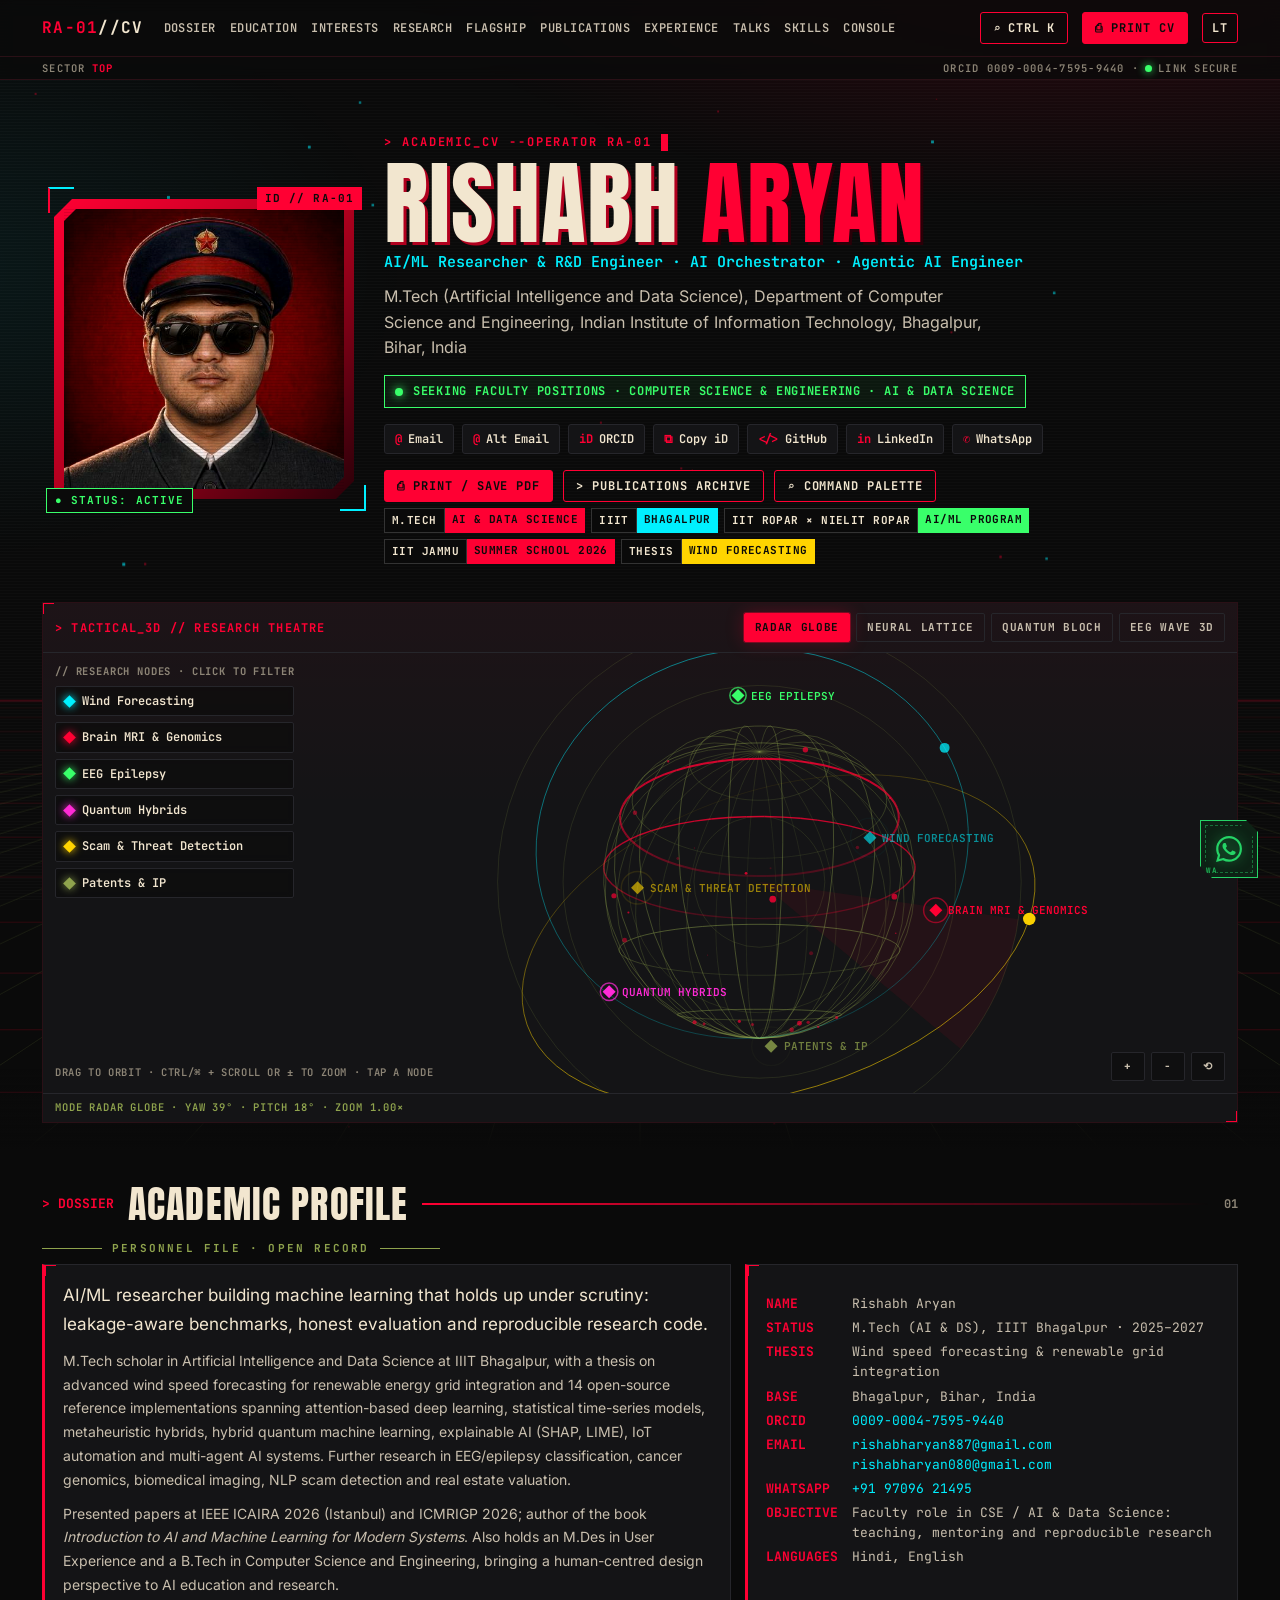
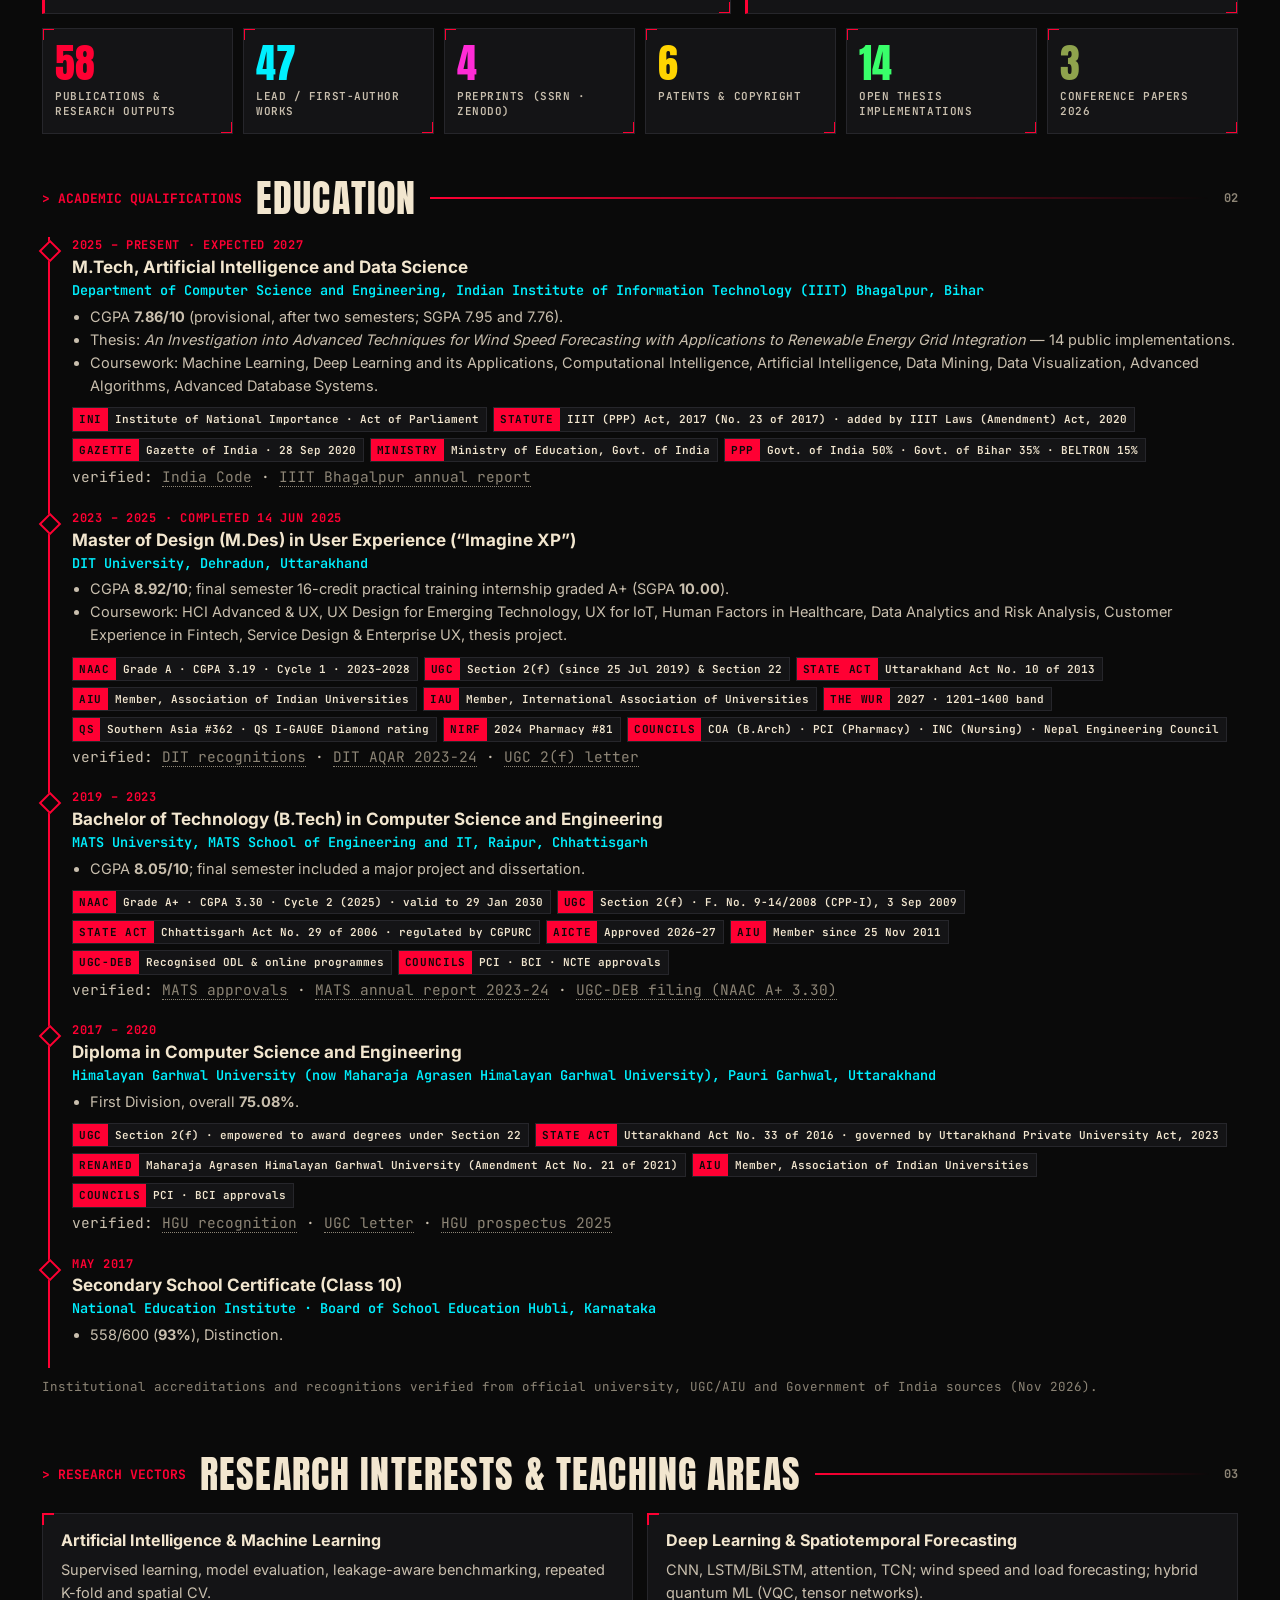
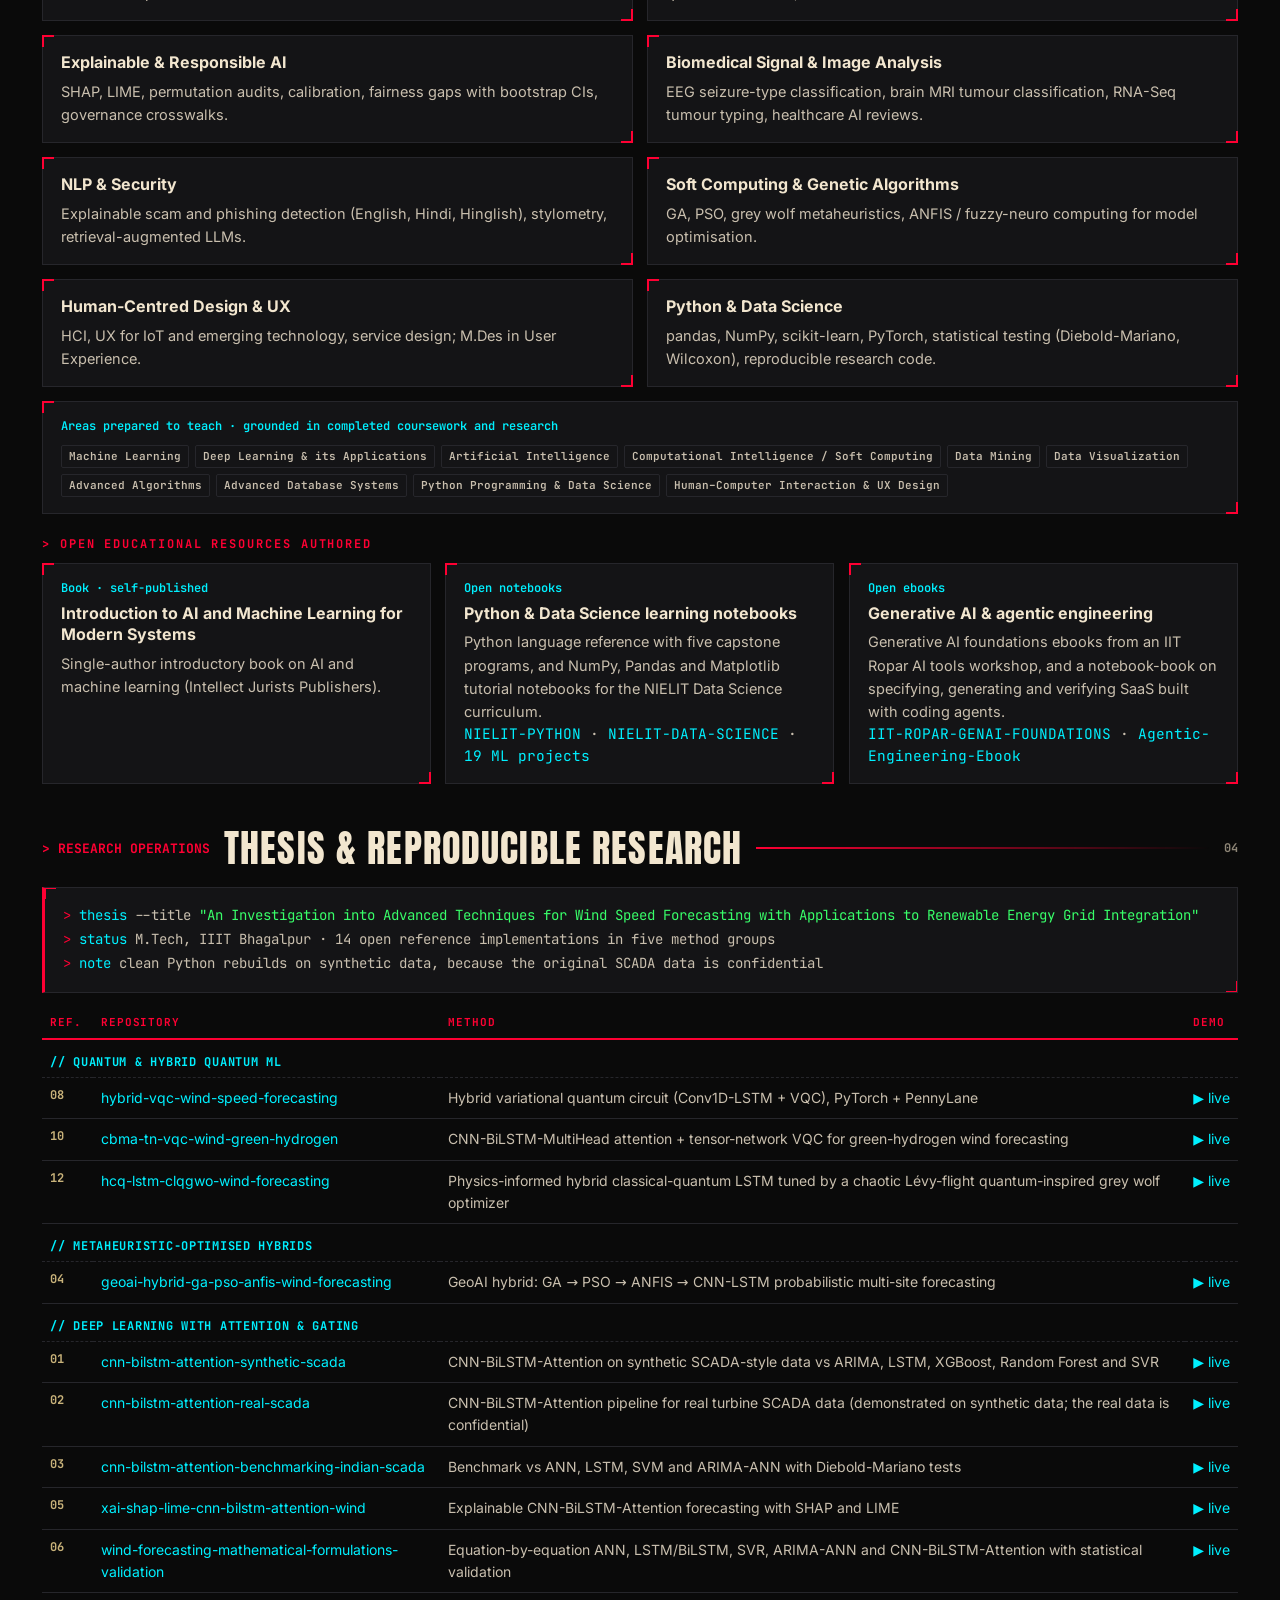
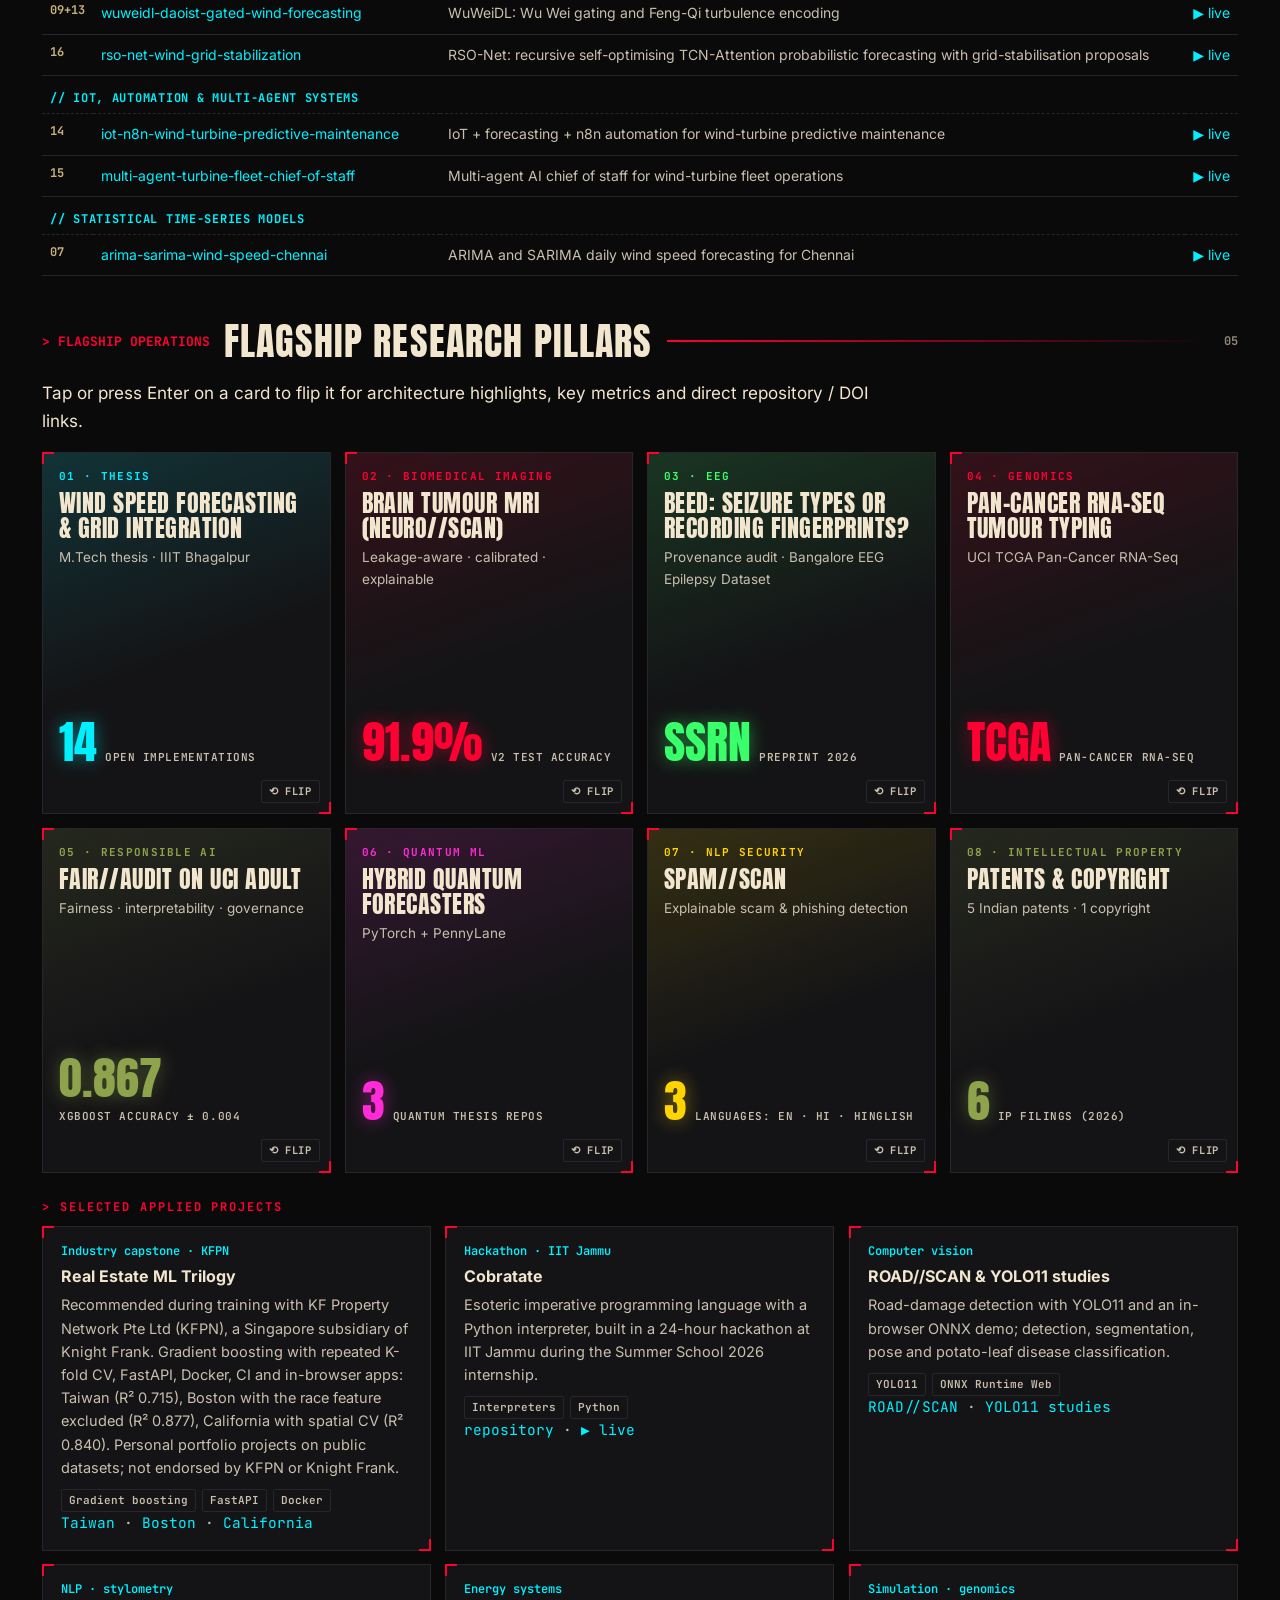
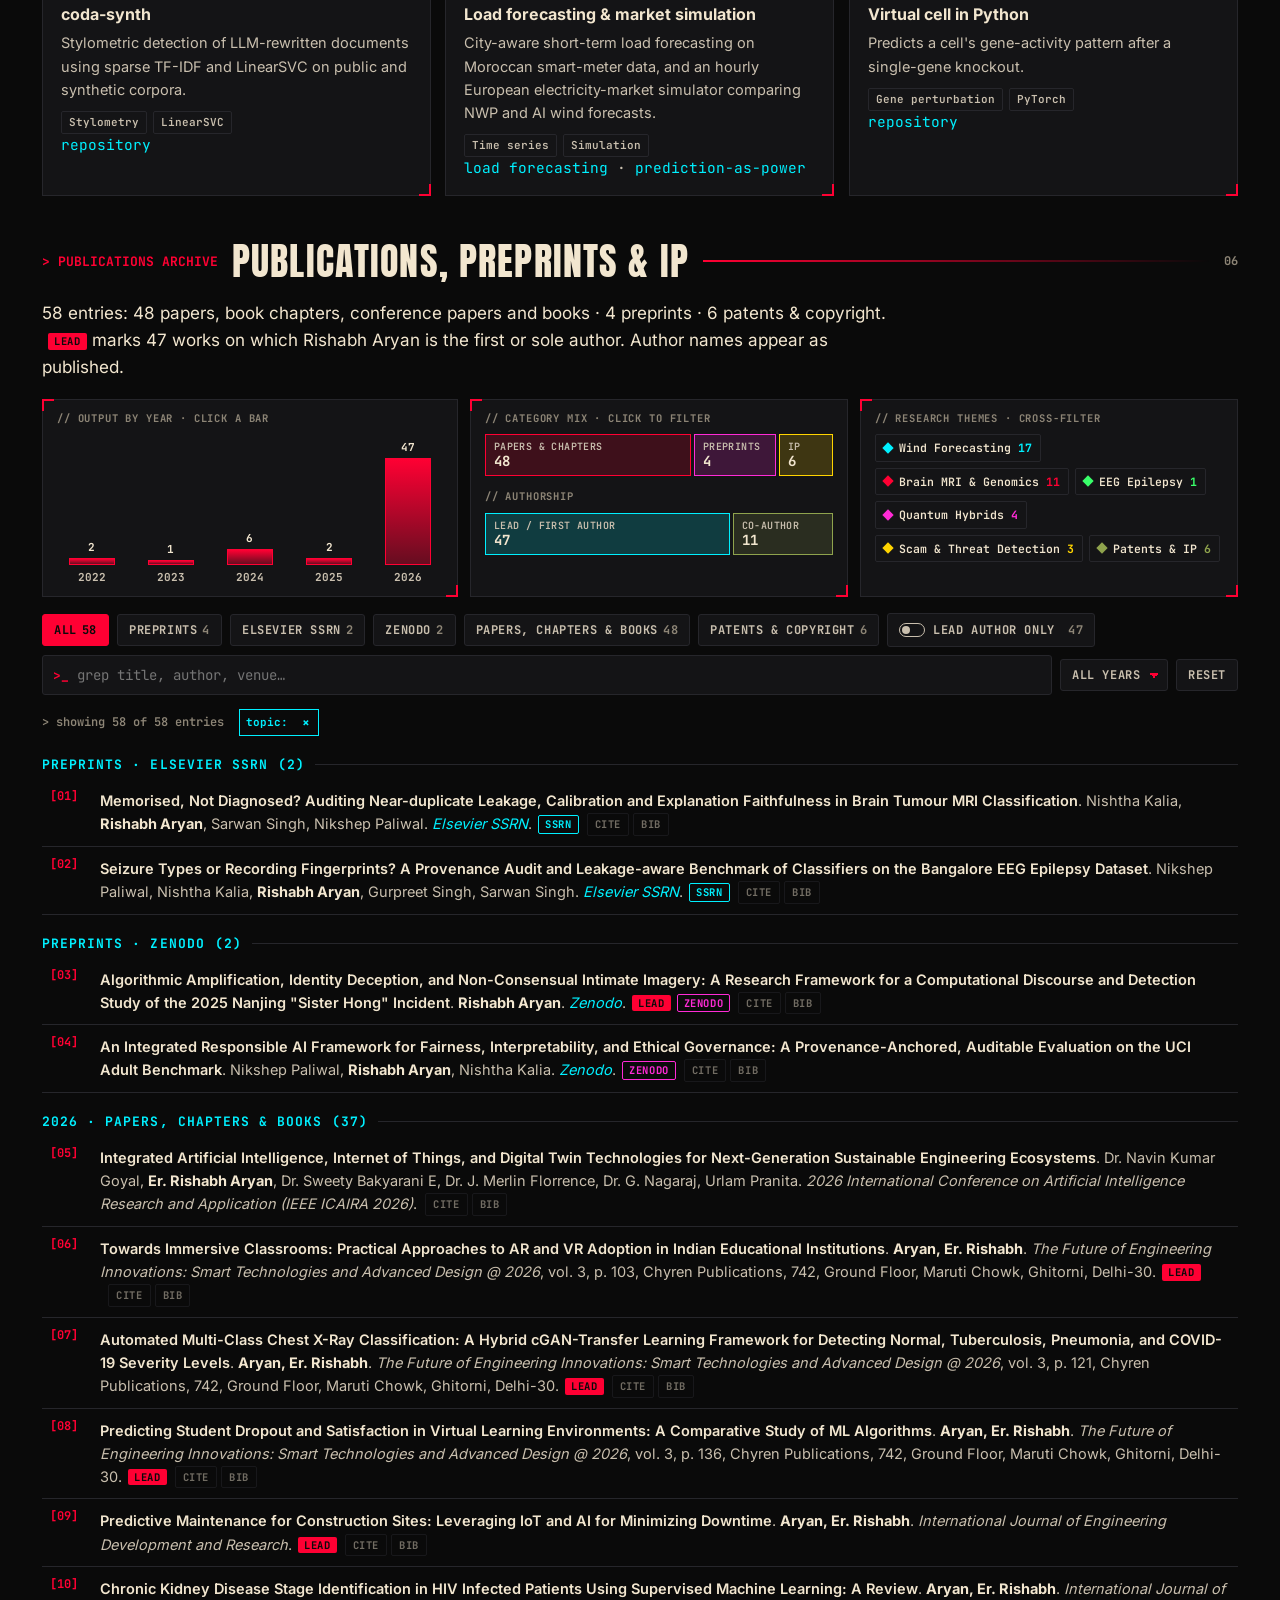
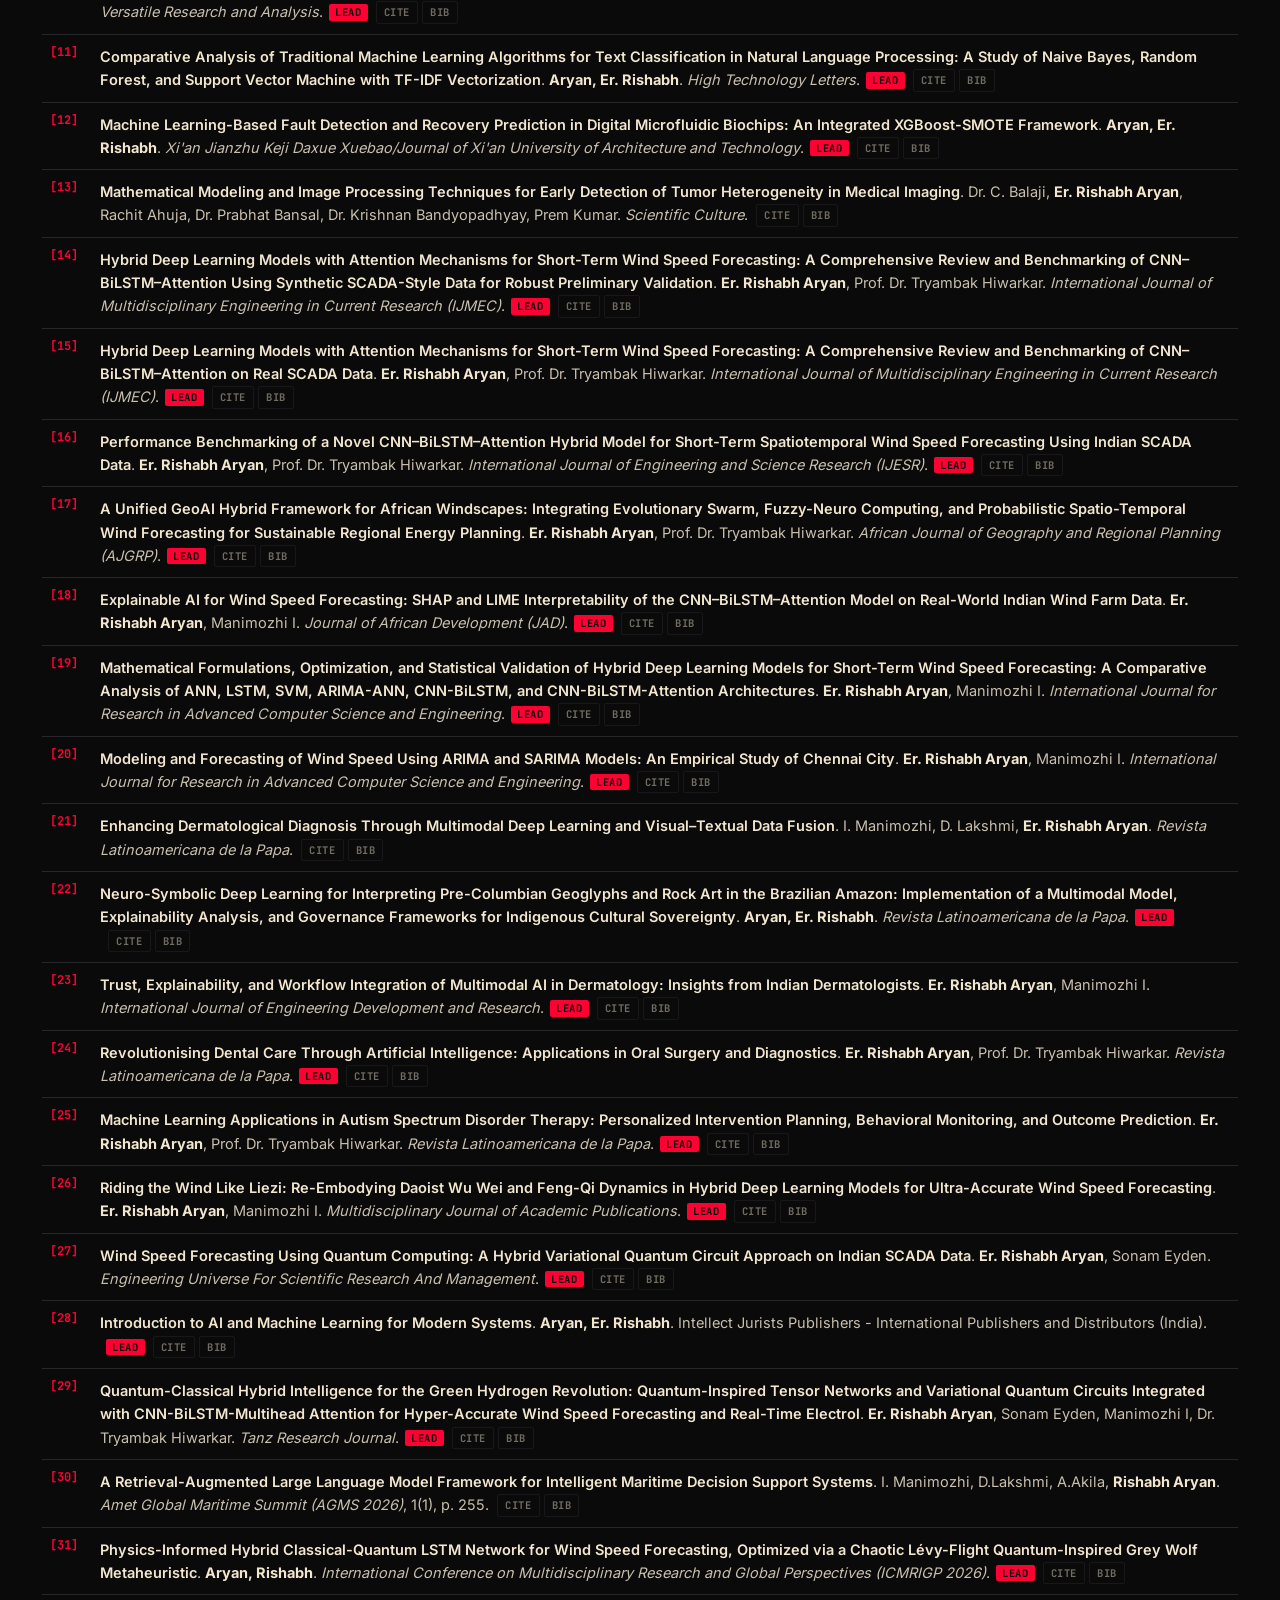
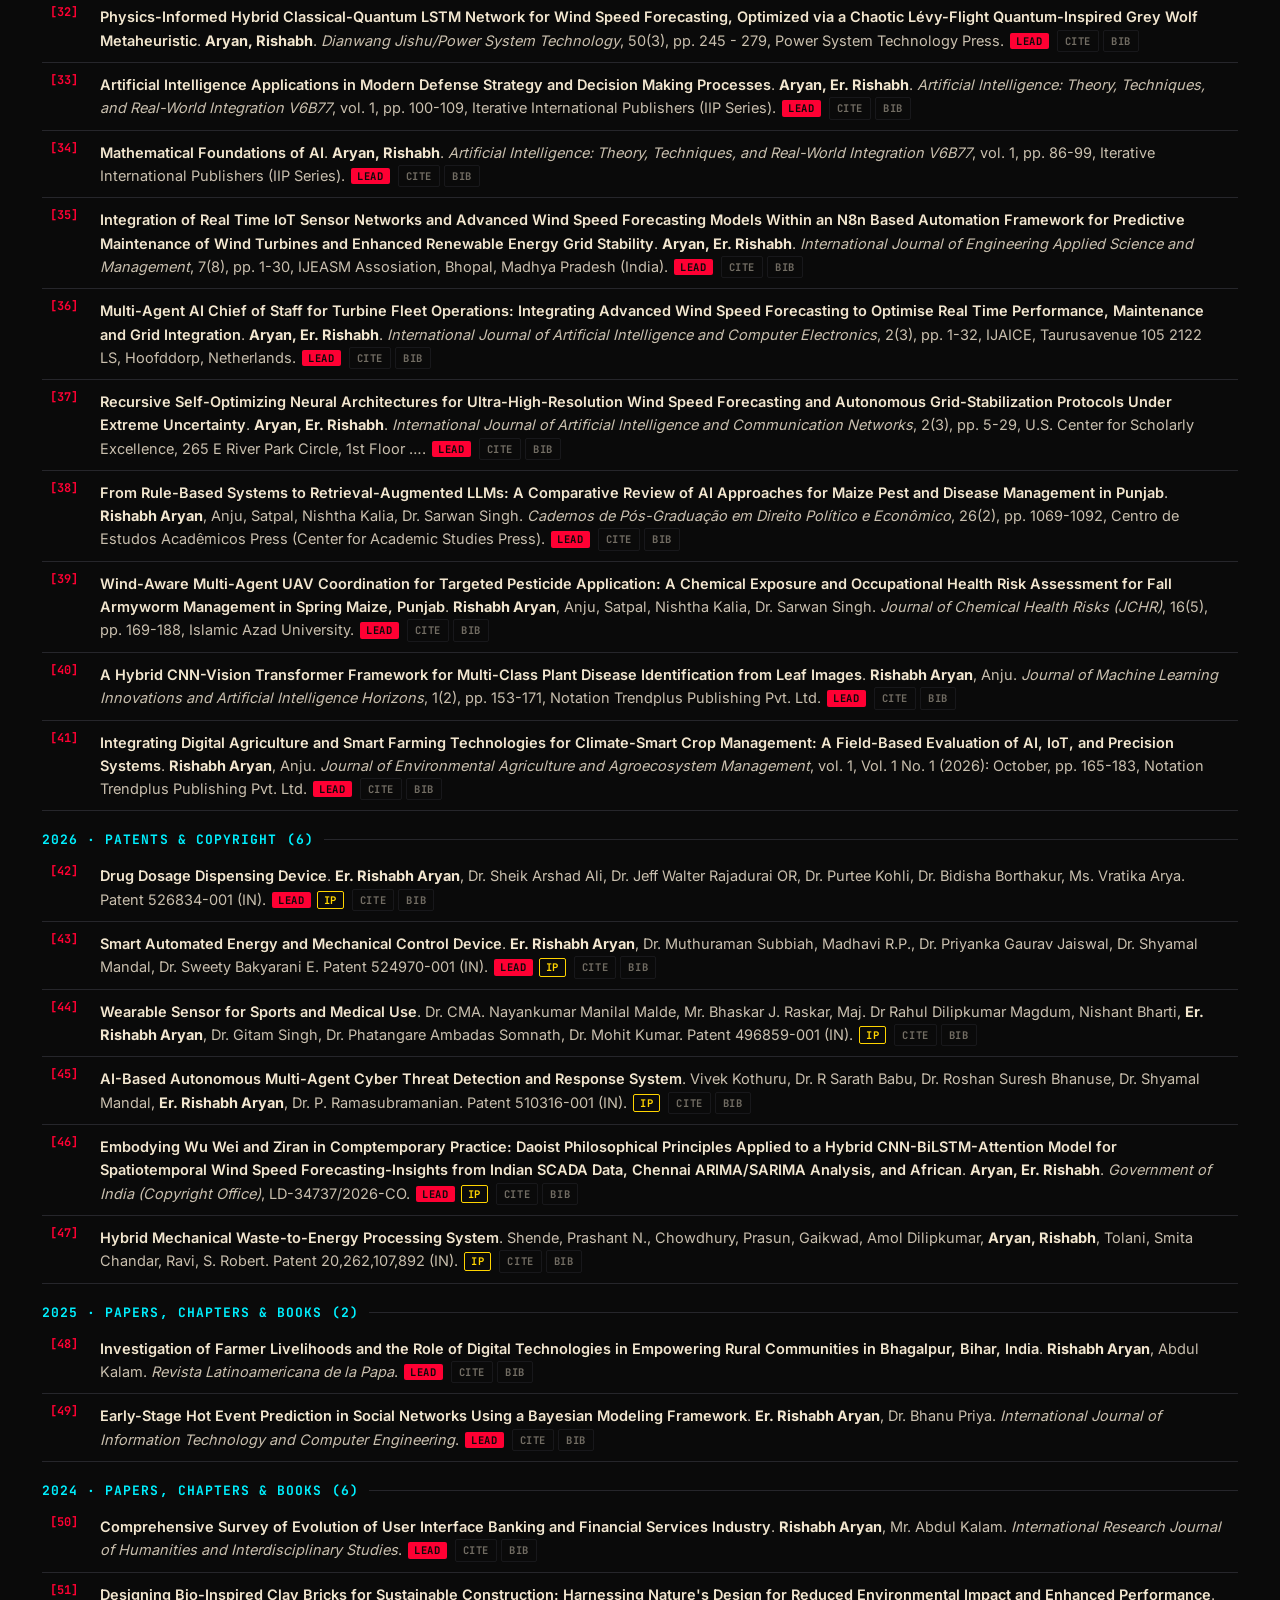
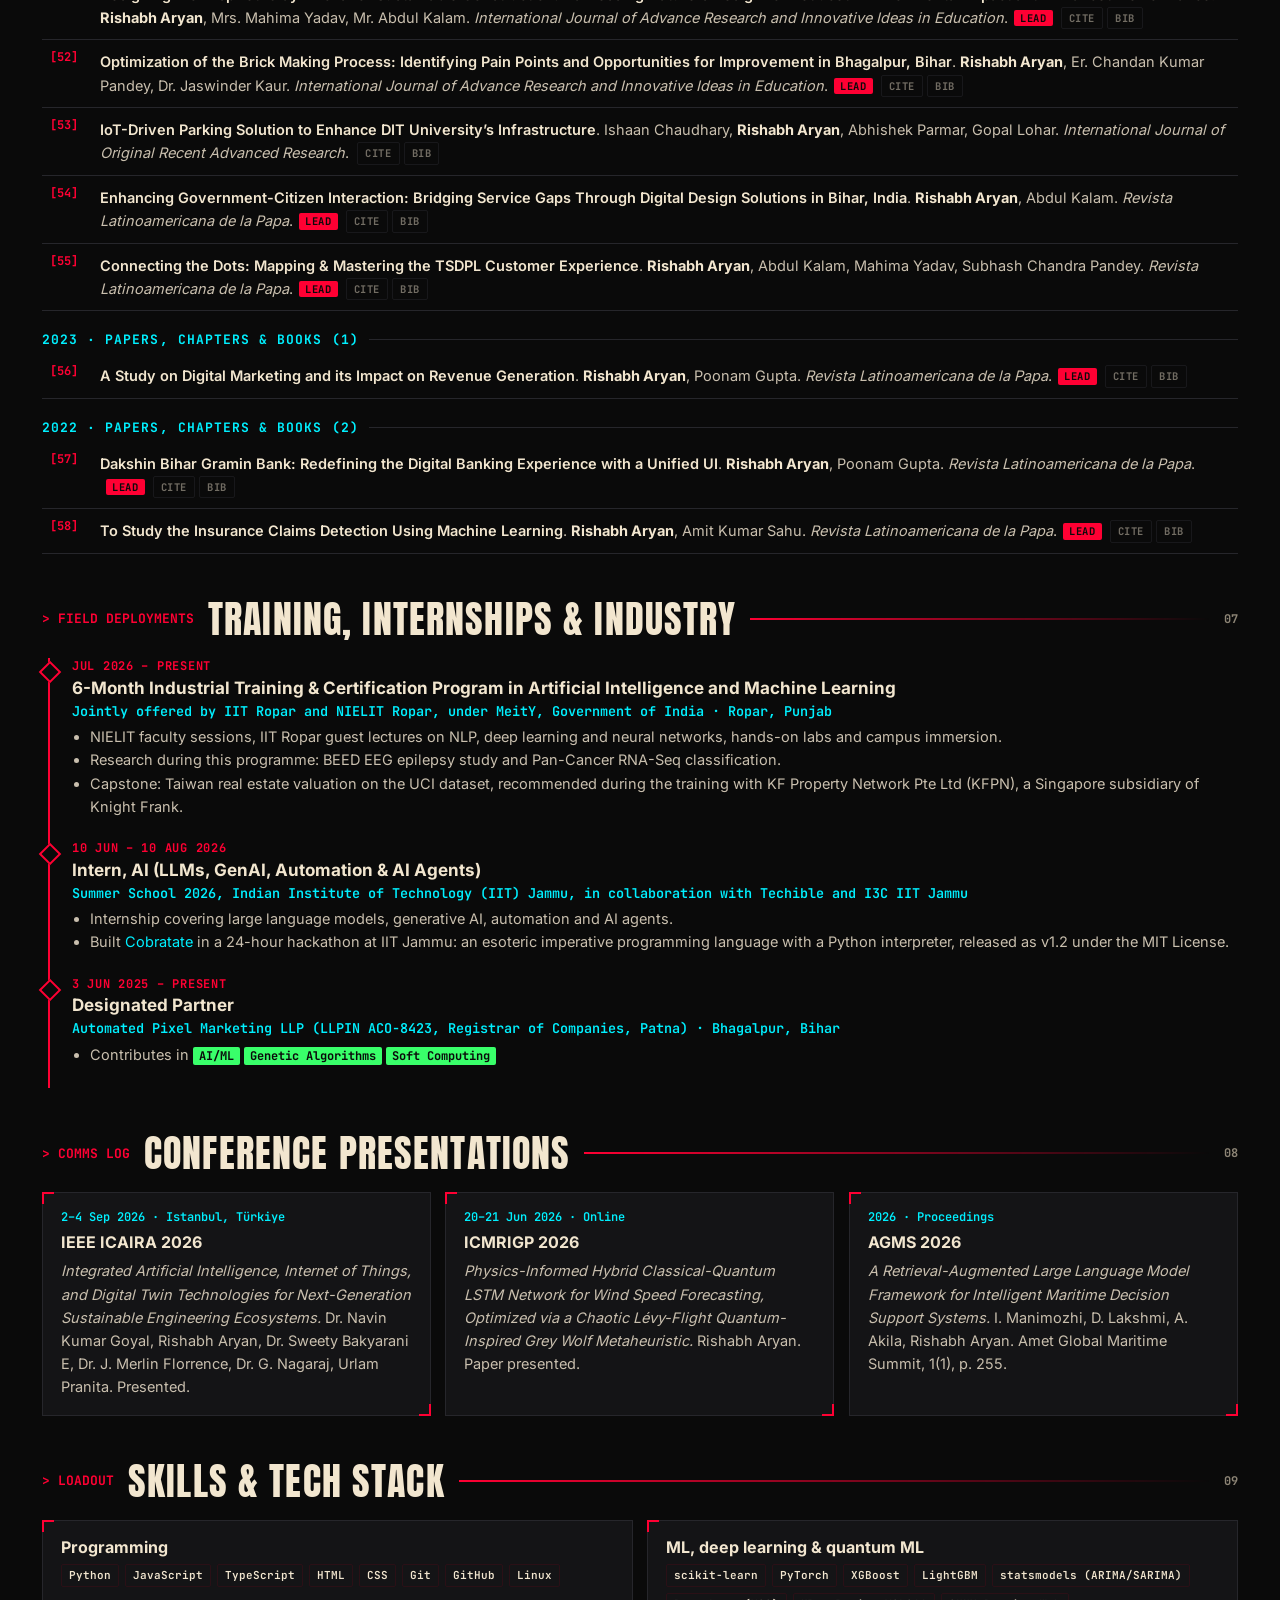
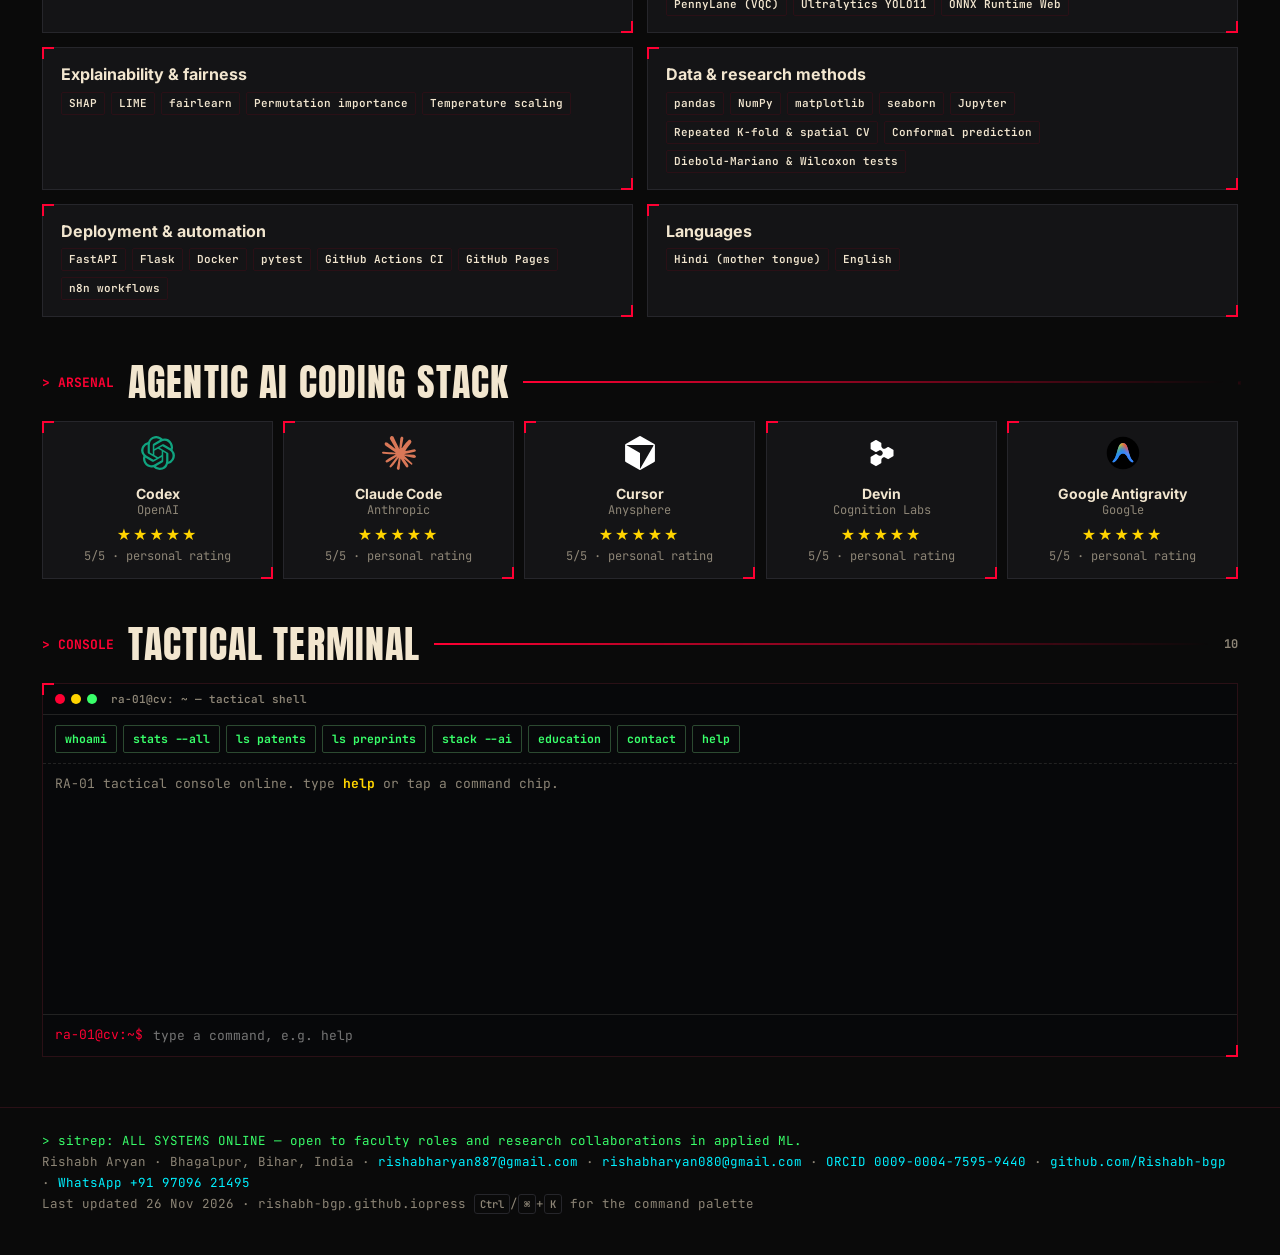
==== index.html @ 44a43192 "Add WhatsApp contact, floating WhatsApp button and second email" ====
<!doctype html>
<html lang="en" data-theme="dark">
<head>
<meta charset="utf-8">
<meta name="viewport" content="width=device-width,initial-scale=1">
<title>Rishabh Aryan · Academic CV · AI/ML Researcher · M.Tech AI &amp; Data Science, IIIT Bhagalpur</title>
<meta name="description" content="Academic CV of Rishabh Aryan — AI/ML researcher, M.Tech (Artificial Intelligence and Data Science), Department of Computer Science and Engineering, IIIT Bhagalpur. 58 research outputs (47 as lead author), 4 preprints, 6 patents &amp; copyright, 14 open-source thesis implementations. Seeking faculty positions in CSE / AI &amp; Data Science.">
<meta name="author" content="Rishabh Aryan">
<meta name="keywords" content="Rishabh Aryan, academic CV, faculty, assistant professor, computer science, AI, machine learning, data science, IIIT Bhagalpur, wind speed forecasting, explainable AI, publications, ORCID 0009-0004-7595-9440">
<meta name="theme-color" content="#0a0a0a">
<link rel="canonical" href="https://rishabh-bgp.github.io/">
<meta property="og:type" content="profile"><meta property="og:title" content="Rishabh Aryan · Academic CV"><meta property="og:description" content="Academic CV of Rishabh Aryan — AI/ML researcher, M.Tech (Artificial Intelligence and Data Science), Department of Computer Science and Engineering, IIIT Bhagalpur. 58 research outputs (47 as lead author), 4 preprints, 6 patents &amp; copyright, 14 open-source thesis implementations. Seeking faculty positions in CSE / AI &amp; Data Science."><meta property="og:url" content="https://rishabh-bgp.github.io/"><meta property="og:image" content="https://rishabh-bgp.github.io/assets/avatar.jpg"><meta property="og:site_name" content="Rishabh Aryan">
<meta property="profile:first_name" content="Rishabh"><meta property="profile:last_name" content="Aryan">
<meta name="twitter:card" content="summary"><meta name="twitter:title" content="Rishabh Aryan · Academic CV"><meta name="twitter:description" content="Academic CV of Rishabh Aryan — AI/ML researcher, M.Tech (Artificial Intelligence and Data Science), Department of Computer Science and Engineering, IIIT Bhagalpur. 58 research outputs (47 as lead author), 4 preprints, 6 patents &amp; copyright, 14 open-source thesis implementations. Seeking faculty positions in CSE / AI &amp; Data Science."><meta name="twitter:image" content="https://rishabh-bgp.github.io/assets/avatar.jpg">
<link rel="icon" href="assets/favicon.svg" type="image/svg+xml">
<link rel="preload" href="assets/fonts/anton.woff2" as="font" type="font/woff2" crossorigin><link rel="preload" href="assets/fonts/jbmono.woff2" as="font" type="font/woff2" crossorigin>
<style>@font-face{font-family:'Anton';font-weight:400;font-display:swap;src:url(assets/fonts/anton.woff2) format('woff2')}@font-face{font-family:'Inter';font-weight:400 700;font-display:swap;src:url(assets/fonts/inter.woff2) format('woff2')}@font-face{font-family:'JetBrains Mono';font-weight:400 700;font-display:swap;src:url(assets/fonts/jbmono.woff2) format('woff2')}</style>
<link rel="stylesheet" href="style.css?v=4">
<script>try{var t=localStorage.getItem('ra-theme');if(t)document.documentElement.setAttribute('data-theme',t)}catch(e){}document.documentElement.classList.add('js')</script>
<script type="application/ld+json">{"@context": "https://schema.org", "@type": "Person", "name": "Rishabh Aryan", "url": "https://rishabh-bgp.github.io/", "image": "https://rishabh-bgp.github.io/assets/avatar.jpg", "email": "mailto:rishabharyan887@gmail.com", "telephone": "+919709621495", "jobTitle": "AI/ML Researcher & R&D Engineer", "description": "Academic CV of Rishabh Aryan — AI/ML researcher, M.Tech (Artificial Intelligence and Data Science), Department of Computer Science and Engineering, IIIT Bhagalpur. 58 research outputs (47 as lead author), 4 preprints, 6 patents & copyright, 14 open-source thesis implementations. Seeking faculty positions in CSE / AI & Data Science.", "affiliation": {"@type": "CollegeOrUniversity", "name": "Indian Institute of Information Technology, Bhagalpur", "department": {"@type": "Organization", "name": "Department of Computer Science and Engineering"}}, "alumniOf": [{"@type": "CollegeOrUniversity", "name": "DIT University"}, {"@type": "CollegeOrUniversity", "name": "MATS University"}, {"@type": "CollegeOrUniversity", "name": "Himalayan Garhwal University"}], "address": {"@type": "PostalAddress", "addressLocality": "Bhagalpur", "addressRegion": "Bihar", "addressCountry": "IN"}, "identifier": {"@type": "PropertyValue", "propertyID": "ORCID", "value": "0009-0004-7595-9440"}, "sameAs": ["https://orcid.org/0009-0004-7595-9440", "https://github.com/Rishabh-bgp", "https://www.linkedin.com/in/rishabh-aryan-52bb07287"], "knowsAbout": ["Machine Learning", "Deep Learning", "Wind Speed Forecasting", "Explainable AI", "Responsible AI", "Biomedical Machine Learning", "Natural Language Processing", "Soft Computing", "Genetic Algorithms", "Quantum Machine Learning", "User Experience Design"], "knowsLanguage": ["Hindi", "English"]}</script>
</head>
<body>
<a class="skip no-print" href="#main">Skip to content</a>
<div id="progress" class="no-print" aria-hidden="true"></div>
<header class="topbar no-print"><div class="wrap">
  <a class="brand" href="#top">RA-01<span>//CV</span></a>
  <nav class="nav" id="nav" aria-label="Sections"><a href="#dossier">Dossier</a><a href="#education">Education</a><a href="#interests">Interests</a><a href="#research">Research</a><a href="#flagship">Flagship</a><a href="#publications">Publications</a><a href="#experience">Experience</a><a href="#conferences">Talks</a><a href="#skills">Skills</a><a href="#console">Console</a></nav>
  <span class="spacer"></span>
  <button class="btn kbtn" data-palette aria-label="Open command palette">⌕ <span id="palKey">Ctrl K</span></button>
  <button class="btn menu-btn" id="menuBtn" aria-controls="nav" aria-expanded="false">≡ Menu</button>
  <button class="btn solid hide-sm" data-print-cv>⎙ Print CV</button>
  <button class="btn icon-btn" id="themeBtn" aria-label="Toggle theme">LT</button>
</div><div class="hudline"><div class="wrap"><span>SECTOR</span> <b id="hudSection">TOP</b><span class="hud-r">ORCID 0009-0004-7595-9440 · <span class="okdot"></span> LINK SECURE</span></div></div></header>

<div class="hero-zone" id="top">
<canvas id="field" aria-hidden="true"></canvas>
<div class="wrap">
<header class="hero">
  <div class="frame-wrap holo" data-tilt="14">
    <span class="corner tl"></span><span class="corner br"></span>
    <div class="frame"><img src="assets/avatar.jpg" alt="Portrait of Rishabh Aryan" width="460" height="460"></div>
    <span class="tag2">ID // RA-01</span><span class="tag">● STATUS: ACTIVE</span>
  </div>
  <div>
    <div class="kicker">&gt; academic_cv --operator RA-01 <span class="blink">&nbsp;</span></div>
    <h1>Rishabh <span class="r">Aryan</span></h1>
    <div class="role">AI/ML Researcher &amp; R&amp;D Engineer · AI Orchestrator · Agentic AI Engineer</div>
    <p class="affil">M.Tech (Artificial Intelligence and Data Science), Department of Computer Science and Engineering, Indian Institute of Information Technology, Bhagalpur, Bihar, India</p>
    <div class="seeking">Seeking faculty positions · Computer Science &amp; Engineering · AI &amp; Data Science</div>
    <div class="links">
      <a class="chip" href="mailto:rishabharyan887@gmail.com" data-print="rishabharyan887@gmail.com" title="rishabharyan887@gmail.com"><b>@</b> Email</a>
      <a class="chip" href="mailto:rishabharyan080@gmail.com" data-print="rishabharyan080@gmail.com" title="rishabharyan080@gmail.com"><b>@</b> Alt Email</a>
      <a class="chip" href="https://orcid.org/0009-0004-7595-9440" target="_blank" rel="noopener" data-print="orcid.org/0009-0004-7595-9440"><b>iD</b> ORCID</a>
      <button class="chip no-print" data-copy-orcid title="Copy ORCID iD"><b>⧉</b> Copy iD</button>
      <a class="chip" href="https://github.com/Rishabh-bgp" target="_blank" rel="noopener" data-print="github.com/Rishabh-bgp"><b>&lt;/&gt;</b> GitHub</a>
      <a class="chip" href="https://www.linkedin.com/in/rishabh-aryan-52bb07287" target="_blank" rel="noopener" data-print="linkedin.com/in/rishabh-aryan-52bb07287"><b>in</b> LinkedIn</a>
      <a class="chip wa" href="https://wa.me/919709621495" target="_blank" rel="noopener noreferrer" data-print="+91 97096 21495" aria-label="WhatsApp +91 97096 21495"><b>✆</b> WhatsApp</a>
      <span class="chip print-only" data-print="Web: rishabh-bgp.github.io · Bhagalpur, Bihar, India"></span>
    </div>
    <div class="cta">
      <button class="btn solid" data-print-cv>⎙ Print / Save PDF</button>
      <a class="btn" href="#publications">&gt; Publications archive</a>
      <button class="btn" data-palette>⌕ Command palette</button>
    </div>
    <div class="badges">
      <span class="badge" style="--c:#ff0033"><i>M.Tech</i><em>AI &amp; Data Science</em></span>
      <span class="badge" style="--c:#00f0ff"><i>IIIT</i><em>Bhagalpur</em></span>
      <span class="badge" style="--c:#39ff6a"><i>IIT Ropar × NIELIT Ropar</i><em>AI/ML Program</em></span>
      <span class="badge" style="--c:#ff0033"><i>IIT Jammu</i><em>Summer School 2026</em></span>
      <span class="badge" style="--c:#ffd400"><i>Thesis</i><em>Wind Forecasting</em></span>
    </div>
  </div>
</header>

<div class="sc-panel hud no-print" data-active-mode="globe" aria-label="Interactive 3D research showcase">
  <div class="sc-head">
    <span class="sc-title">&gt; TACTICAL_3D // RESEARCH THEATRE</span>
    <div class="sc-modes" role="group" aria-label="3D mode">
      <button data-mode="globe" aria-pressed="true">Radar Globe</button><button data-mode="lattice" aria-pressed="false">Neural Lattice</button><button data-mode="bloch" aria-pressed="false">Quantum Bloch</button><button data-mode="eeg" aria-pressed="false">EEG Wave 3D</button>
    </div>
  </div>
  <div class="sc-body">
    <canvas id="showcase" tabindex="0" aria-label="3D research showcase. Drag to orbit, arrow keys rotate, plus and minus zoom. Research nodes filter the publications archive."></canvas>
    <div class="sc-tip" hidden></div>
    <div class="sc-legend"><div class="sc-lt">// research nodes · click to filter</div><button class="sc-node" data-node="wind" style="--c:var(--cyan)"><i></i>Wind Forecasting</button><button class="sc-node" data-node="bio" style="--c:var(--red)"><i></i>Brain MRI &amp; Genomics</button><button class="sc-node" data-node="eeg" style="--c:var(--green)"><i></i>EEG Epilepsy</button><button class="sc-node" data-node="quantum" style="--c:var(--pink)"><i></i>Quantum Hybrids</button><button class="sc-node" data-node="sec" style="--c:var(--yellow)"><i></i>Scam &amp; Threat Detection</button><button class="sc-node" data-node="ip" style="--c:var(--olive)"><i></i>Patents &amp; IP</button></div>
    <div class="sc-zoom"><button data-zoom="in" aria-label="Zoom in">+</button><button data-zoom="out" aria-label="Zoom out">−</button><button data-zoom="reset" aria-label="Reset view">⟲</button></div>
    <div class="sc-hint">drag to orbit · ctrl/⌘ + scroll or ± to zoom · tap a node</div>
  </div>
  <div class="sc-readout mono">MODE RADAR GLOBE</div>
</div>
</div></div>

<main class="wrap" id="main">
<section id="dossier" data-pal-section="Dossier — academic profile" class=""><div class="h"><span class="cmd">&gt; DOSSIER</span><h2>Academic Profile</h2><span class="rule"></span><span class="idx">01</span></div>
<div class="classif">Personnel file · open record</div>
<div class="dossier reveal">
  <div class="term hud"><p class="lead-p" style="margin:0 0 10px">AI/ML researcher building machine learning that holds up under scrutiny: leakage-aware benchmarks, honest evaluation and reproducible research code.</p>
  <p style="margin:0 0 10px">M.Tech scholar in Artificial Intelligence and Data Science at IIIT Bhagalpur, with a thesis on advanced wind speed forecasting for renewable energy grid integration and 14 open-source reference implementations spanning attention-based deep learning, statistical time-series models, metaheuristic hybrids, hybrid quantum machine learning, explainable AI (SHAP, LIME), IoT automation and multi-agent AI systems. Further research in EEG/epilepsy classification, cancer genomics, biomedical imaging, NLP scam detection and real estate valuation.</p>
  <p style="margin:0">Presented papers at IEEE ICAIRA 2026 (Istanbul) and ICMRIGP 2026; author of the book <em>Introduction to AI and Machine Learning for Modern Systems</em>. Also holds an M.Des in User Experience and a B.Tech in Computer Science and Engineering, bringing a human-centred design perspective to AI education and research.</p></div>
  <div class="term hud"><dl class="kv">
    <dt>Name</dt><dd>Rishabh Aryan</dd>
    <dt>Status</dt><dd>M.Tech (AI &amp; DS), IIIT Bhagalpur · 2025–2027</dd>
    <dt>Thesis</dt><dd>Wind speed forecasting &amp; renewable grid integration</dd>
    <dt>Base</dt><dd>Bhagalpur, Bihar, India</dd>
    <dt>ORCID</dt><dd><a href="https://orcid.org/0009-0004-7595-9440" target="_blank" rel="noopener">0009-0004-7595-9440</a></dd>
    <dt>Email</dt><dd><a href="mailto:rishabharyan887@gmail.com">rishabharyan887@gmail.com</a><br><a href="mailto:rishabharyan080@gmail.com">rishabharyan080@gmail.com</a></dd>
    <dt>WhatsApp</dt><dd><a href="https://wa.me/919709621495" target="_blank" rel="noopener noreferrer">+91 97096 21495</a></dd>
    <dt>Objective</dt><dd>Faculty role in CSE / AI &amp; Data Science: teaching, mentoring and reproducible research</dd>
    <dt>Languages</dt><dd>Hindi, English</dd>
  </dl></div>
</div>
<div class="stats reveal" style="margin-top:14px"><div class="stat hud holo" data-tilt="12" style="--c:var(--red)"><div class="n" data-count="58">58</div><div class="l">Publications &amp; research outputs</div></div><div class="stat hud holo" data-tilt="12" style="--c:var(--cyan)"><div class="n" data-count="47">47</div><div class="l">Lead / first-author works</div></div><div class="stat hud holo" data-tilt="12" style="--c:var(--pink)"><div class="n" data-count="4">4</div><div class="l">Preprints (SSRN · Zenodo)</div></div><div class="stat hud holo" data-tilt="12" style="--c:var(--yellow)"><div class="n" data-count="6">6</div><div class="l">Patents &amp; copyright</div></div><div class="stat hud holo" data-tilt="12" style="--c:var(--green)"><div class="n" data-count="14">14</div><div class="l">Open thesis implementations</div></div><div class="stat hud holo" data-tilt="12" style="--c:var(--olive)"><div class="n" data-count="3">3</div><div class="l">Conference papers 2026</div></div></div></section>

<section id="education" data-pal-section="Education — academic qualifications" class=""><div class="h"><span class="cmd">&gt; ACADEMIC QUALIFICATIONS</span><h2>Education</h2><span class="rule"></span><span class="idx">02</span></div><div class="tl"><div class="tl-item reveal" data-pal-degree="M.Tech AI & Data Science — IIIT Bhagalpur (2025–2027)"><div class="when">2025 – present · expected 2027</div><h3>M.Tech, Artificial Intelligence and Data Science</h3><div class="where">Department of Computer Science and Engineering, Indian Institute of Information Technology (IIIT) Bhagalpur, Bihar</div><ul><li>CGPA <b>7.86/10</b> (provisional, after two semesters; SGPA 7.95 and 7.76).</li><li>Thesis: <em>An Investigation into Advanced Techniques for Wind Speed Forecasting with Applications to Renewable Energy Grid Integration</em> — 14 public implementations.</li><li>Coursework: Machine Learning, Deep Learning and its Applications, Computational Intelligence, Artificial Intelligence, Data Mining, Data Visualization, Advanced Algorithms, Advanced Database Systems.</li></ul><div class="acc-row"><span class="acc"><i>INI</i><b>Institute of National Importance · Act of Parliament</b></span><span class="acc"><i>STATUTE</i><b>IIIT (PPP) Act, 2017 (No. 23 of 2017) · added by IIIT Laws (Amendment) Act, 2020</b></span><span class="acc"><i>GAZETTE</i><b>Gazette of India · 28 Sep 2020</b></span><span class="acc"><i>MINISTRY</i><b>Ministry of Education, Govt. of India</b></span><span class="acc"><i>PPP</i><b>Govt. of India 50% · Govt. of Bihar 35% · BELTRON 15%</b></span></div><p class="acc-src no-print">verified: <a href="https://www.indiacode.nic.in/handle/123456789/2245" target="_blank" rel="noopener">India Code</a> · <a href="https://iiitbh.ac.in/sites/default/files/Document/Annual_Report_2022-23_Ver3.pdf" target="_blank" rel="noopener">IIIT Bhagalpur annual report</a></p></div><div class="tl-item reveal" data-pal-degree="M.Des User Experience — DIT University (2023–2025)"><div class="when">2023 – 2025 · completed 14 Jun 2025</div><h3>Master of Design (M.Des) in User Experience (“Imagine XP”)</h3><div class="where">DIT University, Dehradun, Uttarakhand</div><ul><li>CGPA <b>8.92/10</b>; final semester 16-credit practical training internship graded A+ (SGPA <b>10.00</b>).</li><li>Coursework: HCI Advanced &amp; UX, UX Design for Emerging Technology, UX for IoT, Human Factors in Healthcare, Data Analytics and Risk Analysis, Customer Experience in Fintech, Service Design &amp; Enterprise UX, thesis project.</li></ul><div class="acc-row"><span class="acc"><i>NAAC</i><b>Grade A · CGPA 3.19 · Cycle 1 · 2023–2028</b></span><span class="acc"><i>UGC</i><b>Section 2(f) (since 25 Jul 2019) &amp; Section 22</b></span><span class="acc"><i>STATE ACT</i><b>Uttarakhand Act No. 10 of 2013</b></span><span class="acc"><i>AIU</i><b>Member, Association of Indian Universities</b></span><span class="acc"><i>IAU</i><b>Member, International Association of Universities</b></span><span class="acc"><i>THE WUR</i><b>2027 · 1201–1400 band</b></span><span class="acc"><i>QS</i><b>Southern Asia #362 · QS I-GAUGE Diamond rating</b></span><span class="acc"><i>NIRF</i><b>2024 Pharmacy #81</b></span><span class="acc"><i>COUNCILS</i><b>COA (B.Arch) · PCI (Pharmacy) · INC (Nursing) · Nepal Engineering Council</b></span></div><p class="acc-src no-print">verified: <a href="https://www.dituniversity.edu.in/about-us/university-recognitions" target="_blank" rel="noopener">DIT recognitions</a> · <a href="https://www.dituniversity.edu.in/uploads/images/67ced513c60941741608211.pdf" target="_blank" rel="noopener">DIT AQAR 2023-24</a> · <a href="https://www.dituniversity.edu.in/assets/frontend/images/dit-images/recognotion3.pdf" target="_blank" rel="noopener">UGC 2(f) letter</a></p></div><div class="tl-item reveal" data-pal-degree="B.Tech CSE — MATS University (2019–2023)"><div class="when">2019 – 2023</div><h3>Bachelor of Technology (B.Tech) in Computer Science and Engineering</h3><div class="where">MATS University, MATS School of Engineering and IT, Raipur, Chhattisgarh</div><ul><li>CGPA <b>8.05/10</b>; final semester included a major project and dissertation.</li></ul><div class="acc-row"><span class="acc"><i>NAAC</i><b>Grade A+ · CGPA 3.30 · Cycle 2 (2025) · valid to 29 Jan 2030</b></span><span class="acc"><i>UGC</i><b>Section 2(f) · F. No. 9-14/2008 (CPP-I), 3 Sep 2009</b></span><span class="acc"><i>STATE ACT</i><b>Chhattisgarh Act No. 29 of 2006 · regulated by CGPURC</b></span><span class="acc"><i>AICTE</i><b>Approved 2026–27</b></span><span class="acc"><i>AIU</i><b>Member since 25 Nov 2011</b></span><span class="acc"><i>UGC-DEB</i><b>Recognised ODL &amp; online programmes</b></span><span class="acc"><i>COUNCILS</i><b>PCI · BCI · NCTE approvals</b></span></div><p class="acc-src no-print">verified: <a href="https://www.matsuniversity.ac.in/approval_recognitions" target="_blank" rel="noopener">MATS approvals</a> · <a href="https://www.matsuniversity.ac.in/pdfs/Annual%20Report%202023-24.pdf" target="_blank" rel="noopener">MATS annual report 2023-24</a> · <a href="https://matsuniversityonline.com/pdfs/1.%20UGC-DEB%20APPLICATION-2025(ONLINE%20MODE).pdf" target="_blank" rel="noopener">UGC-DEB filing (NAAC A+ 3.30)</a></p></div><div class="tl-item reveal" data-pal-degree="Diploma CSE — Himalayan Garhwal University (2017–2020)"><div class="when">2017 – 2020</div><h3>Diploma in Computer Science and Engineering</h3><div class="where">Himalayan Garhwal University (now Maharaja Agrasen Himalayan Garhwal University), Pauri Garhwal, Uttarakhand</div><ul><li>First Division, overall <b>75.08%</b>.</li></ul><div class="acc-row"><span class="acc"><i>UGC</i><b>Section 2(f) · empowered to award degrees under Section 22</b></span><span class="acc"><i>STATE ACT</i><b>Uttarakhand Act No. 33 of 2016 · governed by Uttarakhand Private University Act, 2023</b></span><span class="acc"><i>RENAMED</i><b>Maharaja Agrasen Himalayan Garhwal University (Amendment Act No. 21 of 2021)</b></span><span class="acc"><i>AIU</i><b>Member, Association of Indian Universities</b></span><span class="acc"><i>COUNCILS</i><b>PCI · BCI approvals</b></span></div><p class="acc-src no-print">verified: <a href="https://www.hgu.ac.in/about-us" target="_blank" rel="noopener">HGU recognition</a> · <a href="https://hgu.ac.in/assets/media/UGCRecognition.PDF" target="_blank" rel="noopener">UGC letter</a> · <a href="https://hgu.ac.in/assets/pdf/brochure.pdf" target="_blank" rel="noopener">HGU prospectus 2025</a></p></div><div class="tl-item reveal" data-pal-degree="Class 10 — 93%, Distinction (2017)"><div class="when">May 2017</div><h3>Secondary School Certificate (Class 10)</h3><div class="where">National Education Institute · Board of School Education Hubli, Karnataka</div><ul><li>558/600 (<b>93%</b>), Distinction.</li></ul></div></div><p class="note no-print">Institutional accreditations and recognitions verified from official university, UGC/AIU and Government of India sources (Nov 2026).</p></section>

<section id="interests" data-pal-section="Research interests & teaching areas" class=""><div class="h"><span class="cmd">&gt; RESEARCH VECTORS</span><h2>Research Interests &amp; Teaching Areas</h2><span class="rule"></span><span class="idx">03</span></div>
<div class="grid2 reveal"><article class="card hud" data-tilt="5"><h3>Artificial Intelligence &amp; Machine Learning</h3><p>Supervised learning, model evaluation, leakage-aware benchmarking, repeated K-fold and spatial CV.</p></article><article class="card hud" data-tilt="5"><h3>Deep Learning &amp; Spatiotemporal Forecasting</h3><p>CNN, LSTM/BiLSTM, attention, TCN; wind speed and load forecasting; hybrid quantum ML (VQC, tensor networks).</p></article><article class="card hud" data-tilt="5"><h3>Explainable &amp; Responsible AI</h3><p>SHAP, LIME, permutation audits, calibration, fairness gaps with bootstrap CIs, governance crosswalks.</p></article><article class="card hud" data-tilt="5"><h3>Biomedical Signal &amp; Image Analysis</h3><p>EEG seizure-type classification, brain MRI tumour classification, RNA-Seq tumour typing, healthcare AI reviews.</p></article><article class="card hud" data-tilt="5"><h3>NLP &amp; Security</h3><p>Explainable scam and phishing detection (English, Hindi, Hinglish), stylometry, retrieval-augmented LLMs.</p></article><article class="card hud" data-tilt="5"><h3>Soft Computing &amp; Genetic Algorithms</h3><p>GA, PSO, grey wolf metaheuristics, ANFIS / fuzzy-neuro computing for model optimisation.</p></article><article class="card hud" data-tilt="5"><h3>Human-Centred Design &amp; UX</h3><p>HCI, UX for IoT and emerging technology, service design; M.Des in User Experience.</p></article><article class="card hud" data-tilt="5"><h3>Python &amp; Data Science</h3><p>pandas, NumPy, scikit-learn, PyTorch, statistical testing (Diebold-Mariano, Wilcoxon), reproducible research code.</p></article></div>
<div class="card hud reveal" style="margin-top:14px"><div class="meta">Areas prepared to teach · grounded in completed coursework and research</div><div class="tagrow"><span class="t">Machine Learning</span><span class="t">Deep Learning &amp; its Applications</span><span class="t">Artificial Intelligence</span><span class="t">Computational Intelligence / Soft Computing</span><span class="t">Data Mining</span><span class="t">Data Visualization</span><span class="t">Advanced Algorithms</span><span class="t">Advanced Database Systems</span><span class="t">Python Programming &amp; Data Science</span><span class="t">Human–Computer Interaction &amp; UX Design</span></div></div>
<h3 class="kicker" style="margin:22px 0 10px">&gt; open educational resources authored</h3>
<div class="grid3 reveal"><article class="card hud" data-tilt="6"><div class="meta">Book · self-published</div><h3>Introduction to AI and Machine Learning for Modern Systems</h3><p>Single-author introductory book on AI and machine learning (Intellect Jurists Publishers).</p></article><article class="card hud" data-tilt="6"><div class="meta">Open notebooks</div><h3>Python &amp; Data Science learning notebooks</h3><p>Python language reference with five capstone programs, and NumPy, Pandas and Matplotlib tutorial notebooks for the NIELIT Data Science curriculum.</p><p class=note><a href="https://github.com/Rishabh-bgp/NIELIT-PYTHON-" target="_blank" rel="noopener">NIELIT-PYTHON</a> · <a href="https://github.com/Rishabh-bgp/NIELIT-DATA-SCIENCE" target="_blank" rel="noopener">NIELIT-DATA-SCIENCE</a> · <a href="https://github.com/Rishabh-bgp/NIELIT-MACHINE-LEARNING-PROJECTS" target="_blank" rel="noopener">19 ML projects</a></p></article><article class="card hud" data-tilt="6"><div class="meta">Open ebooks</div><h3>Generative AI &amp; agentic engineering</h3><p>Generative AI foundations ebooks from an IIT Ropar AI tools workshop, and a notebook-book on specifying, generating and verifying SaaS built with coding agents.</p><p class=note><a href="https://github.com/Rishabh-bgp/IIT-ROPAR-GENAI-FOUNDATIONS" target="_blank" rel="noopener">IIT-ROPAR-GENAI-FOUNDATIONS</a> · <a href="https://github.com/Rishabh-bgp/Agentic-Engineering-Ebook" target="_blank" rel="noopener">Agentic-Engineering-Ebook</a></p></article></div></section>

<section id="research" data-pal-section="Research operations — thesis repositories" class=""><div class="h"><span class="cmd">&gt; RESEARCH OPERATIONS</span><h2>Thesis &amp; Reproducible Research</h2><span class="rule"></span><span class="idx">04</span></div>
<div class="term hud" style="margin-bottom:14px"><span class="p">&gt;</span> <span class="k">thesis</span> --title <span class="g">"An Investigation into Advanced Techniques for Wind Speed Forecasting with Applications to Renewable Energy Grid Integration"</span><br><span class="p">&gt;</span> <span class="k">status</span> M.Tech, IIIT Bhagalpur · 14 open reference implementations in five method groups<br><span class="p">&gt;</span> <span class="k">note</span> clean Python rebuilds on synthetic data, because the original SCADA data is confidential</div>
<div class="reveal"><table class="repos"><thead><tr><th>Ref.</th><th>Repository</th><th>Method</th><th>Demo</th></tr></thead><tbody><tr class="grp"><td colspan="4">// Quantum &amp; hybrid quantum ML</td></tr><tr><td>08</td><td><a href="https://github.com/Rishabh-bgp/hybrid-vqc-wind-speed-forecasting" target="_blank" rel="noopener">hybrid-vqc-wind-speed-forecasting</a></td><td>Hybrid variational quantum circuit (Conv1D-LSTM + VQC), PyTorch + PennyLane</td><td><a href="https://rishabh-bgp.github.io/hybrid-vqc-wind-speed-forecasting/" target="_blank" rel="noopener">▶ live</a></td></tr><tr><td>10</td><td><a href="https://github.com/Rishabh-bgp/cbma-tn-vqc-wind-green-hydrogen" target="_blank" rel="noopener">cbma-tn-vqc-wind-green-hydrogen</a></td><td>CNN-BiLSTM-MultiHead attention + tensor-network VQC for green-hydrogen wind forecasting</td><td><a href="https://rishabh-bgp.github.io/cbma-tn-vqc-wind-green-hydrogen/" target="_blank" rel="noopener">▶ live</a></td></tr><tr><td>12</td><td><a href="https://github.com/Rishabh-bgp/hcq-lstm-clqgwo-wind-forecasting" target="_blank" rel="noopener">hcq-lstm-clqgwo-wind-forecasting</a></td><td>Physics-informed hybrid classical-quantum LSTM tuned by a chaotic Lévy-flight quantum-inspired grey wolf optimizer</td><td><a href="https://rishabh-bgp.github.io/hcq-lstm-clqgwo-wind-forecasting/" target="_blank" rel="noopener">▶ live</a></td></tr><tr class="grp"><td colspan="4">// Metaheuristic-optimised hybrids</td></tr><tr><td>04</td><td><a href="https://github.com/Rishabh-bgp/geoai-hybrid-ga-pso-anfis-wind-forecasting" target="_blank" rel="noopener">geoai-hybrid-ga-pso-anfis-wind-forecasting</a></td><td>GeoAI hybrid: GA → PSO → ANFIS → CNN-LSTM probabilistic multi-site forecasting</td><td><a href="https://rishabh-bgp.github.io/geoai-hybrid-ga-pso-anfis-wind-forecasting/" target="_blank" rel="noopener">▶ live</a></td></tr><tr class="grp"><td colspan="4">// Deep learning with attention &amp; gating</td></tr><tr><td>01</td><td><a href="https://github.com/Rishabh-bgp/cnn-bilstm-attention-synthetic-scada" target="_blank" rel="noopener">cnn-bilstm-attention-synthetic-scada</a></td><td>CNN-BiLSTM-Attention on synthetic SCADA-style data vs ARIMA, LSTM, XGBoost, Random Forest and SVR</td><td><a href="https://rishabh-bgp.github.io/cnn-bilstm-attention-synthetic-scada/" target="_blank" rel="noopener">▶ live</a></td></tr><tr><td>02</td><td><a href="https://github.com/Rishabh-bgp/cnn-bilstm-attention-real-scada" target="_blank" rel="noopener">cnn-bilstm-attention-real-scada</a></td><td>CNN-BiLSTM-Attention pipeline for real turbine SCADA data (demonstrated on synthetic data; the real data is confidential)</td><td><a href="https://rishabh-bgp.github.io/cnn-bilstm-attention-real-scada/" target="_blank" rel="noopener">▶ live</a></td></tr><tr><td>03</td><td><a href="https://github.com/Rishabh-bgp/cnn-bilstm-attention-benchmarking-indian-scada" target="_blank" rel="noopener">cnn-bilstm-attention-benchmarking-indian-scada</a></td><td>Benchmark vs ANN, LSTM, SVM and ARIMA-ANN with Diebold-Mariano tests</td><td><a href="https://rishabh-bgp.github.io/cnn-bilstm-attention-benchmarking-indian-scada/" target="_blank" rel="noopener">▶ live</a></td></tr><tr><td>05</td><td><a href="https://github.com/Rishabh-bgp/xai-shap-lime-cnn-bilstm-attention-wind" target="_blank" rel="noopener">xai-shap-lime-cnn-bilstm-attention-wind</a></td><td>Explainable CNN-BiLSTM-Attention forecasting with SHAP and LIME</td><td><a href="https://rishabh-bgp.github.io/xai-shap-lime-cnn-bilstm-attention-wind/" target="_blank" rel="noopener">▶ live</a></td></tr><tr><td>06</td><td><a href="https://github.com/Rishabh-bgp/wind-forecasting-mathematical-formulations-validation" target="_blank" rel="noopener">wind-forecasting-mathematical-formulations-validation</a></td><td>Equation-by-equation ANN, LSTM/BiLSTM, SVR, ARIMA-ANN and CNN-BiLSTM-Attention with statistical validation</td><td><a href="https://rishabh-bgp.github.io/wind-forecasting-mathematical-formulations-validation/" target="_blank" rel="noopener">▶ live</a></td></tr><tr><td>09+13</td><td><a href="https://github.com/Rishabh-bgp/wuweidl-daoist-gated-wind-forecasting" target="_blank" rel="noopener">wuweidl-daoist-gated-wind-forecasting</a></td><td>WuWeiDL: Wu Wei gating and Feng-Qi turbulence encoding</td><td><a href="https://rishabh-bgp.github.io/wuweidl-daoist-gated-wind-forecasting/" target="_blank" rel="noopener">▶ live</a></td></tr><tr><td>16</td><td><a href="https://github.com/Rishabh-bgp/rso-net-wind-grid-stabilization" target="_blank" rel="noopener">rso-net-wind-grid-stabilization</a></td><td>RSO-Net: recursive self-optimising TCN-Attention probabilistic forecasting with grid-stabilisation proposals</td><td><a href="https://rishabh-bgp.github.io/rso-net-wind-grid-stabilization/" target="_blank" rel="noopener">▶ live</a></td></tr><tr class="grp"><td colspan="4">// IoT, automation &amp; multi-agent systems</td></tr><tr><td>14</td><td><a href="https://github.com/Rishabh-bgp/iot-n8n-wind-turbine-predictive-maintenance" target="_blank" rel="noopener">iot-n8n-wind-turbine-predictive-maintenance</a></td><td>IoT + forecasting + n8n automation for wind-turbine predictive maintenance</td><td><a href="https://rishabh-bgp.github.io/iot-n8n-wind-turbine-predictive-maintenance/" target="_blank" rel="noopener">▶ live</a></td></tr><tr><td>15</td><td><a href="https://github.com/Rishabh-bgp/multi-agent-turbine-fleet-chief-of-staff" target="_blank" rel="noopener">multi-agent-turbine-fleet-chief-of-staff</a></td><td>Multi-agent AI chief of staff for wind-turbine fleet operations</td><td><a href="https://rishabh-bgp.github.io/multi-agent-turbine-fleet-chief-of-staff/" target="_blank" rel="noopener">▶ live</a></td></tr><tr class="grp"><td colspan="4">// Statistical time-series models</td></tr><tr><td>07</td><td><a href="https://github.com/Rishabh-bgp/arima-sarima-wind-speed-chennai" target="_blank" rel="noopener">arima-sarima-wind-speed-chennai</a></td><td>ARIMA and SARIMA daily wind speed forecasting for Chennai</td><td><a href="https://rishabh-bgp.github.io/arima-sarima-wind-speed-chennai/" target="_blank" rel="noopener">▶ live</a></td></tr></tbody></table></div></section>

<section id="flagship" data-pal-section="Flagship research pillars (3D flip cards)" class=""><div class="h"><span class="cmd">&gt; FLAGSHIP OPERATIONS</span><h2>Flagship Research Pillars</h2><span class="rule"></span><span class="idx">05</span></div>
<p class="lead-p no-print" style="margin-top:0">Tap or press Enter on a card to flip it for architecture highlights, key metrics and direct repository / DOI links.</p>
<div class="flips"><div class="flip reveal" tabindex="0" role="button" aria-pressed="false" aria-label="Wind Speed Forecasting  Grid Integration — flip for details" style="--c:var(--cyan)"><div class="flip-in"><div class="face front hud holo"><div class="fk">01 · THESIS</div><h3>Wind Speed Forecasting &amp; Grid Integration</h3><p class="fs">M.Tech thesis · IIIT Bhagalpur</p><div class="fkpi"><b>14</b><span>open implementations</span></div><button class="mini fbtn" data-flip aria-label="Show details">⟲ flip</button></div><div class="face back hud" aria-hidden="true"><div class="fk">// architecture &amp; highlights</div><ul><li>CNN-BiLSTM-Attention, WuWeiDL gating, RSO-Net TCN-Attention</li><li>Hybrid VQC, tensor-network VQC, CL-QGWO quantum LSTM</li><li>GA → PSO → ANFIS → CNN-LSTM GeoAI hybrid; ARIMA/SARIMA baselines</li><li>Diebold-Mariano tests; IoT + n8n and multi-agent operations</li></ul><p class="fm">Demo: CNN-BiLSTM-Attention 1-h RMSE 0.77 vs 0.80 persistence; GeoAI 0.67 vs 0.73 (m/s, synthetic data)</p><p class="fl"><a href="https://github.com/Rishabh-bgp/cnn-bilstm-attention-benchmarking-indian-scada" target="_blank" rel="noopener">benchmark repo</a> · <a href="#research">all 14 repos ›</a></p><button class="mini fbtn" data-flip aria-label="Show front">⟲ back</button></div></div></div><div class="flip reveal" tabindex="0" role="button" aria-pressed="false" aria-label="Brain Tumour MRI (NEURO//SCAN) — flip for details" style="--c:var(--red)"><div class="flip-in"><div class="face front hud holo"><div class="fk">02 · BIOMEDICAL IMAGING</div><h3>Brain Tumour MRI (NEURO//SCAN)</h3><p class="fs">Leakage-aware · calibrated · explainable</p><div class="fkpi"><b>91.9%</b><span>v2 test accuracy</span></div><button class="mini fbtn" data-flip aria-label="Show details">⟲ flip</button></div><div class="face back hud" aria-hidden="true"><div class="fk">// architecture &amp; highlights</div><ul><li>Near-duplicate audit of the public Kaggle MRI dataset</li><li>EfficientNet-B0, leakage-aware split, four classes</li><li>Temperature scaling for calibration</li><li>Five sanity-checked XAI methods, ONNX in-browser demo</li></ul><p class="fm">v2 accuracy 91.9% after a stricter duplicate rule (v1: 93.4%); macro-F1 0.919</p><p class="fl"><a href="https://github.com/Rishabh-bgp/brain-tumor-mri-classification" target="_blank" rel="noopener">repo</a> · <a href="https://rishabh-bgp.github.io/brain-tumor-mri-classification/" target="_blank" rel="noopener">live demo</a> · <a href="https://doi.org/10.2139/ssrn.7736020" target="_blank" rel="noopener">SSRN DOI</a></p><button class="mini fbtn" data-flip aria-label="Show front">⟲ back</button></div></div></div><div class="flip reveal" tabindex="0" role="button" aria-pressed="false" aria-label="BEED: Seizure Types or Recording Fingerprints? — flip for details" style="--c:var(--green)"><div class="flip-in"><div class="face front hud holo"><div class="fk">03 · EEG</div><h3>BEED: Seizure Types or Recording Fingerprints?</h3><p class="fs">Provenance audit · Bangalore EEG Epilepsy Dataset</p><div class="fkpi"><b>SSRN</b><span>preprint 2026</span></div><button class="mini fbtn" data-flip aria-label="Show details">⟲ flip</button></div><div class="face back hud" aria-hidden="true"><div class="fk">// architecture &amp; highlights</div><ul><li>Provenance audit of the public BEED recordings</li><li>Leakage-aware benchmark of seizure-type classifiers</li><li>Tests whether models learn seizure type or recording fingerprints</li><li>Carried out during the IIT Ropar × NIELIT Ropar programme</li></ul><p class="fm">Elsevier SSRN preprint · DOI 10.2139/ssrn.7736139</p><p class="fl"><a href="https://github.com/Rishabh-bgp/beed-ml-study" target="_blank" rel="noopener">repo</a> · <a href="https://doi.org/10.2139/ssrn.7736139" target="_blank" rel="noopener">SSRN DOI</a></p><button class="mini fbtn" data-flip aria-label="Show front">⟲ back</button></div></div></div><div class="flip reveal" tabindex="0" role="button" aria-pressed="false" aria-label="Pan-Cancer RNA-Seq Tumour Typing — flip for details" style="--c:var(--red)"><div class="flip-in"><div class="face front hud holo"><div class="fk">04 · GENOMICS</div><h3>Pan-Cancer RNA-Seq Tumour Typing</h3><p class="fs">UCI TCGA Pan-Cancer RNA-Seq</p><div class="fkpi"><b>TCGA</b><span>Pan-Cancer RNA-Seq</span></div><button class="mini fbtn" data-flip aria-label="Show details">⟲ flip</button></div><div class="face back hud" aria-hidden="true"><div class="fk">// architecture &amp; highlights</div><ul><li>Leakage and equivalence analysis</li><li>Conformal prediction for per-sample reliability</li><li>Data-efficiency study</li><li>scikit-learn reproducible pipeline</li></ul><p class="fm">Research carried out during the IIT Ropar × NIELIT Ropar programme</p><p class="fl"><a href="https://github.com/Rishabh-bgp/pan-cancer-classification" target="_blank" rel="noopener">repo</a></p><button class="mini fbtn" data-flip aria-label="Show front">⟲ back</button></div></div></div><div class="flip reveal" tabindex="0" role="button" aria-pressed="false" aria-label="FAIR//AUDIT on UCI Adult — flip for details" style="--c:var(--olive)"><div class="flip-in"><div class="face front hud holo"><div class="fk">05 · RESPONSIBLE AI</div><h3>FAIR//AUDIT on UCI Adult</h3><p class="fs">Fairness · interpretability · governance</p><div class="fkpi"><b>0.867</b><span>XGBoost accuracy ± 0.004</span></div><button class="mini fbtn" data-flip aria-label="Show details">⟲ flip</button></div><div class="face back hud" aria-hidden="true"><div class="fk">// architecture &amp; highlights</div><ul><li>Fairness gaps with bootstrap confidence intervals</li><li>Mitigation Pareto front</li><li>SHAP, LIME and permutation audits</li><li>Governance crosswalk</li></ul><p class="fm">10-seed repeated runs: accuracy 0.867 ± 0.004 · AUC 0.928 ± 0.002</p><p class="fl"><a href="https://github.com/Rishabh-bgp/responsible-ai-uci-adult" target="_blank" rel="noopener">repo</a> · <a href="https://rishabh-bgp.github.io/responsible-ai-uci-adult/" target="_blank" rel="noopener">live demo</a> · <a href="https://doi.org/10.5281/zenodo.23959426" target="_blank" rel="noopener">Zenodo DOI</a></p><button class="mini fbtn" data-flip aria-label="Show front">⟲ back</button></div></div></div><div class="flip reveal" tabindex="0" role="button" aria-pressed="false" aria-label="Hybrid Quantum Forecasters — flip for details" style="--c:var(--pink)"><div class="flip-in"><div class="face front hud holo"><div class="fk">06 · QUANTUM ML</div><h3>Hybrid Quantum Forecasters</h3><p class="fs">PyTorch + PennyLane</p><div class="fkpi"><b>3</b><span>quantum thesis repos</span></div><button class="mini fbtn" data-flip aria-label="Show details">⟲ flip</button></div><div class="face back hud" aria-hidden="true"><div class="fk">// architecture &amp; highlights</div><ul><li>Conv1D-LSTM + variational quantum circuit</li><li>CNN-BiLSTM-MultiHead + tensor-network VQC (green hydrogen)</li><li>Physics-informed classical-quantum LSTM</li><li>Chaotic Lévy-flight quantum-inspired grey wolf optimiser</li></ul><p class="fm">Published in Dianwang Jishu/Power System Technology 50(3) and presented at ICMRIGP 2026</p><p class="fl"><a href="https://github.com/Rishabh-bgp/hybrid-vqc-wind-speed-forecasting" target="_blank" rel="noopener">hybrid-vqc</a> · <a href="https://github.com/Rishabh-bgp/hcq-lstm-clqgwo-wind-forecasting" target="_blank" rel="noopener">hcq-lstm</a></p><button class="mini fbtn" data-flip aria-label="Show front">⟲ back</button></div></div></div><div class="flip reveal" tabindex="0" role="button" aria-pressed="false" aria-label="SPAM//SCAN — flip for details" style="--c:var(--yellow)"><div class="flip-in"><div class="face front hud holo"><div class="fk">07 · NLP SECURITY</div><h3>SPAM//SCAN</h3><p class="fs">Explainable scam &amp; phishing detection</p><div class="fkpi"><b>3</b><span>languages: EN · HI · Hinglish</span></div><button class="mini fbtn" data-flip aria-label="Show details">⟲ flip</button></div><div class="face back hud" aria-hidden="true"><div class="fk">// architecture &amp; highlights</div><ul><li>SMS and email spam, phishing and Indian-scam detection</li><li>TF-IDF + logistic regression with explanations</li><li>Official bank-domain allowlist and lookalike checks</li><li>Flask app deployed live</li></ul><p class="fm">Live public demo on Render</p><p class="fl"><a href="https://github.com/Rishabh-bgp/spam-scan" target="_blank" rel="noopener">repo</a> · <a href="https://spam-scan.onrender.com" target="_blank" rel="noopener">live demo</a></p><button class="mini fbtn" data-flip aria-label="Show front">⟲ back</button></div></div></div><div class="flip reveal" tabindex="0" role="button" aria-pressed="false" aria-label="Patents  Copyright — flip for details" style="--c:var(--olive)"><div class="flip-in"><div class="face front hud holo"><div class="fk">08 · INTELLECTUAL PROPERTY</div><h3>Patents &amp; Copyright</h3><p class="fs">5 Indian patents · 1 copyright</p><div class="fkpi"><b>6</b><span>IP filings (2026)</span></div><button class="mini fbtn" data-flip aria-label="Show details">⟲ flip</button></div><div class="face back hud" aria-hidden="true"><div class="fk">// architecture &amp; highlights</div><ul><li>Patent 526834-001 (IN) · Drug Dosage Dispensing Device</li><li>Patent 524970-001 (IN) · Smart Automated Energy &amp; Mechanical Control Device</li><li>Patent 496859-001 · 510316-001 · 20,262,107,892 (IN)</li><li>Copyright LD-34737/2026-CO (Govt. of India)</li></ul><p class="fm">Lead inventor on 2 patents and the copyright</p><p class="fl"><a href="#publications" data-topic-link="ip">view in archive ›</a></p><button class="mini fbtn" data-flip aria-label="Show front">⟲ back</button></div></div></div></div>
<div id="projects"><h3 class="kicker" style="margin:26px 0 10px">&gt; selected applied projects</h3><div class="grid3 reveal"><article class="card hud" data-tilt="6"><div class="meta">Industry capstone · KFPN</div><h3>Real Estate ML Trilogy</h3><p>Recommended during training with KF Property Network Pte Ltd (KFPN), a Singapore subsidiary of Knight Frank. Gradient boosting with repeated K-fold CV, FastAPI, Docker, CI and in-browser apps: Taiwan (R² 0.715), Boston with the race feature excluded (R² 0.877), California with spatial CV (R² 0.840). Personal portfolio projects on public datasets; not endorsed by KFPN or Knight Frank.</p><div class=tagrow><span class="t">Gradient boosting</span><span class="t">FastAPI</span><span class="t">Docker</span></div><p class=note><a href="https://github.com/Rishabh-bgp/real-estate-valuation-taiwan" target="_blank" rel="noopener">Taiwan</a> · <a href="https://github.com/Rishabh-bgp/boston-house-price-prediction" target="_blank" rel="noopener">Boston</a> · <a href="https://github.com/Rishabh-bgp/california-house-price-prediction" target="_blank" rel="noopener">California</a></p></article><article class="card hud" data-tilt="6"><div class="meta">Hackathon · IIT Jammu</div><h3>Cobratate</h3><p>Esoteric imperative programming language with a Python interpreter, built in a 24-hour hackathon at IIT Jammu during the Summer School 2026 internship.</p><div class=tagrow><span class="t">Interpreters</span><span class="t">Python</span></div><p class=note><a href="https://github.com/Rishabh-bgp/cobratate" target="_blank" rel="noopener">repository</a> · <a href="https://rishabh-bgp.github.io/cobratate/" target="_blank" rel="noopener">▶ live</a></p></article><article class="card hud" data-tilt="6"><div class="meta">Computer vision</div><h3>ROAD//SCAN &amp; YOLO11 studies</h3><p>Road-damage detection with YOLO11 and an in-browser ONNX demo; detection, segmentation, pose and potato-leaf disease classification.</p><div class=tagrow><span class="t">YOLO11</span><span class="t">ONNX Runtime Web</span></div><p class=note><a href="https://github.com/Rishabh-bgp/machine-learning-part-3" target="_blank" rel="noopener">ROAD//SCAN</a> · <a href="https://github.com/Rishabh-bgp/machine-learning-part-2" target="_blank" rel="noopener">YOLO11 studies</a></p></article><article class="card hud" data-tilt="6"><div class="meta">NLP · stylometry</div><h3>coda-synth</h3><p>Stylometric detection of LLM-rewritten documents using sparse TF-IDF and LinearSVC on public and synthetic corpora.</p><div class=tagrow><span class="t">Stylometry</span><span class="t">LinearSVC</span></div><p class=note><a href="https://github.com/Rishabh-bgp/coda-synth" target="_blank" rel="noopener">repository</a></p></article><article class="card hud" data-tilt="6"><div class="meta">Energy systems</div><h3>Load forecasting &amp; market simulation</h3><p>City-aware short-term load forecasting on Moroccan smart-meter data, and an hourly European electricity-market simulator comparing NWP and AI wind forecasts.</p><div class=tagrow><span class="t">Time series</span><span class="t">Simulation</span></div><p class=note><a href="https://github.com/Rishabh-bgp/morocco-city-aware-load-forecasting" target="_blank" rel="noopener">load forecasting</a> · <a href="https://github.com/Rishabh-bgp/prediction-as-power" target="_blank" rel="noopener">prediction-as-power</a></p></article><article class="card hud" data-tilt="6"><div class="meta">Simulation · genomics</div><h3>Virtual cell in Python</h3><p>Predicts a cell's gene-activity pattern after a single-gene knockout.</p><div class=tagrow><span class="t">Gene perturbation</span><span class="t">PyTorch</span></div><p class=note><a href="https://github.com/Rishabh-bgp/building-a-virtual-cell-in-python" target="_blank" rel="noopener">repository</a></p></article></div></div></section>

<section id="publications" data-pal-section="Publications archive" class=""><div class="h"><span class="cmd">&gt; PUBLICATIONS ARCHIVE</span><h2>Publications, Preprints &amp; IP</h2><span class="rule"></span><span class="idx">06</span></div>
<p class="lead-p" style="margin-top:0">58 entries: 48 papers, book chapters, conference papers and books · 4 preprints · 6 patents &amp; copyright. <span class="lb lead">Lead</span> marks 47 works on which Rishabh Aryan is the first or sole author. Author names appear as published.</p>
<div class="analytics no-print reveal">
  <div class="an-card hud"><div class="an-h">// output by year · click a bar</div><div class="an-bars"><button class="an-bar" data-year="2022" data-max="47" style="--v:0.0425531914893617" aria-label="Filter year 2022"><span class="an-n">2</span><span class="an-col"></span><span class="an-y">2022</span></button><button class="an-bar" data-year="2023" data-max="47" style="--v:0.02127659574468085" aria-label="Filter year 2023"><span class="an-n">1</span><span class="an-col"></span><span class="an-y">2023</span></button><button class="an-bar" data-year="2024" data-max="47" style="--v:0.1276595744680851" aria-label="Filter year 2024"><span class="an-n">6</span><span class="an-col"></span><span class="an-y">2024</span></button><button class="an-bar" data-year="2025" data-max="47" style="--v:0.0425531914893617" aria-label="Filter year 2025"><span class="an-n">2</span><span class="an-col"></span><span class="an-y">2025</span></button><button class="an-bar" data-year="2026" data-max="47" style="--v:1.0" aria-label="Filter year 2026"><span class="an-n">47</span><span class="an-col"></span><span class="an-y">2026</span></button></div></div>
  <div class="an-card hud"><div class="an-h">// category mix · click to filter</div><div class="an-stack"><button class="an-seg" data-cat="paper" style="--c:var(--red);flex-grow:48"><span class="an-l">Papers &amp; chapters</span><span class="an-n">48</span></button><button class="an-seg" data-cat="preprint" style="--c:var(--pink);flex-grow:4"><span class="an-l">Preprints</span><span class="an-n">4</span></button><button class="an-seg" data-cat="patent" style="--c:var(--yellow);flex-grow:6"><span class="an-l">IP</span><span class="an-n">6</span></button></div><div class="an-h" style="margin-top:14px">// authorship</div><div class="an-stack"><button class="an-seg" data-lead="1" style="--c:var(--cyan);flex-grow:47"><span class="an-l">Lead / first author</span><span class="an-n">47</span></button><button class="an-seg" data-lead="0" style="--c:var(--olive);flex-grow:11"><span class="an-l">Co-author</span><span class="an-n">11</span></button></div></div>
  <div class="an-card hud"><div class="an-h">// research themes · cross-filter</div><div class="an-topics"><button class="an-topic" data-topic="wind" style="--c:var(--cyan)"><i></i>Wind Forecasting<span class="an-n">17</span></button><button class="an-topic" data-topic="bio" style="--c:var(--red)"><i></i>Brain MRI &amp; Genomics<span class="an-n">11</span></button><button class="an-topic" data-topic="eeg" style="--c:var(--green)"><i></i>EEG Epilepsy<span class="an-n">1</span></button><button class="an-topic" data-topic="quantum" style="--c:var(--pink)"><i></i>Quantum Hybrids<span class="an-n">4</span></button><button class="an-topic" data-topic="sec" style="--c:var(--yellow)"><i></i>Scam &amp; Threat Detection<span class="an-n">3</span></button><button class="an-topic" data-topic="ip" style="--c:var(--olive)"><i></i>Patents &amp; IP<span class="an-n">6</span></button></div></div>
</div>
<div class="pub-tools no-print">
  <button class="filter" data-f="all" aria-pressed="true">All<span class="c">58</span></button><button class="filter" data-f="preprint" aria-pressed="false">Preprints<span class="c">4</span></button><button class="filter" data-f="ssrn" aria-pressed="false">Elsevier SSRN<span class="c">2</span></button><button class="filter" data-f="zenodo" aria-pressed="false">Zenodo<span class="c">2</span></button><button class="filter" data-f="paper" aria-pressed="false">Papers, chapters &amp; books<span class="c">48</span></button><button class="filter" data-f="patent" aria-pressed="false">Patents &amp; copyright<span class="c">6</span></button>
  <button class="filter lead-toggle" id="leadToggle" aria-pressed="false"><span class="sw"></span>Lead author only<span class="c">47</span></button>
  <label class="search"><span>&gt;_</span><input id="pubSearch" type="search" placeholder="grep title, author, venue…" aria-label="Search publications"></label>
  <select id="pubYear" class="filter" aria-label="Filter by year"><option value="all">All years</option><option>2026</option><option>2025</option><option>2024</option><option>2023</option><option>2022</option></select>
  <button class="filter" id="pubReset">Reset</button>
</div>
<div class="result no-print"><span id="pubCount"></span> <span class="topic-chip" id="topicChip" hidden>topic: <b></b> <button id="topicClear" aria-label="Clear topic filter">×</button></span></div>
<div class="pub-group"><h3>Preprints · Elsevier SSRN <span>(2)</span></h3><ol class="pubs"><li id="pub-1" data-cat="preprint" data-kind="ssrn" data-year="2026" data-lead="0"><span class="no">[01]</span><span class="ptitle">Memorised, Not Diagnosed? Auditing Near-duplicate Leakage, Calibration and Explanation Faithfulness in Brain Tumour MRI Classification</span>. Nishtha Kalia, <strong>Rishabh Aryan</strong>, Sarwan Singh, Nikshep Paliwal. <a href="https://doi.org/10.2139/ssrn.7736020" target="_blank" rel="noopener"><em>Elsevier SSRN</em></a>.<span class="lb ssrn">SSRN</span><span class="pact no-print"><button class="mini" data-cite="0" title="Copy formatted citation">cite</button><button class="mini" data-bib="0" title="Copy BibTeX">bib</button></span></li><li id="pub-2" data-cat="preprint" data-kind="ssrn" data-year="2026" data-lead="0"><span class="no">[02]</span><span class="ptitle">Seizure Types or Recording Fingerprints? A Provenance Audit and Leakage-aware Benchmark of Classifiers on the Bangalore EEG Epilepsy Dataset</span>. Nikshep Paliwal, Nishtha Kalia, <strong>Rishabh Aryan</strong>, Gurpreet Singh, Sarwan Singh. <a href="https://doi.org/10.2139/ssrn.7736139" target="_blank" rel="noopener"><em>Elsevier SSRN</em></a>.<span class="lb ssrn">SSRN</span><span class="pact no-print"><button class="mini" data-cite="1" title="Copy formatted citation">cite</button><button class="mini" data-bib="1" title="Copy BibTeX">bib</button></span></li></ol></div><div class="pub-group"><h3>Preprints · Zenodo <span>(2)</span></h3><ol class="pubs"><li id="pub-3" data-cat="preprint" data-kind="zenodo" data-year="2026" data-lead="1"><span class="no">[03]</span><span class="ptitle">Algorithmic Amplification, Identity Deception, and Non-Consensual Intimate Imagery: A Research Framework for a Computational Discourse and Detection Study of the 2025 Nanjing "Sister Hong" Incident</span>. <strong>Rishabh Aryan</strong>. <a href="https://doi.org/10.5281/zenodo.24553548" target="_blank" rel="noopener"><em>Zenodo</em></a>.<span class="lb lead" title="First or sole author">Lead</span><span class="lb zen">Zenodo</span><span class="pact no-print"><button class="mini" data-cite="2" title="Copy formatted citation">cite</button><button class="mini" data-bib="2" title="Copy BibTeX">bib</button></span></li><li id="pub-4" data-cat="preprint" data-kind="zenodo" data-year="2026" data-lead="0"><span class="no">[04]</span><span class="ptitle">An Integrated Responsible AI Framework for Fairness, Interpretability, and Ethical Governance: A Provenance-Anchored, Auditable Evaluation on the UCI Adult Benchmark</span>. Nikshep Paliwal, <strong>Rishabh Aryan</strong>, Nishtha Kalia. <a href="https://doi.org/10.5281/zenodo.23959426" target="_blank" rel="noopener"><em>Zenodo</em></a>.<span class="lb zen">Zenodo</span><span class="pact no-print"><button class="mini" data-cite="3" title="Copy formatted citation">cite</button><button class="mini" data-bib="3" title="Copy BibTeX">bib</button></span></li></ol></div><div class="pub-group"><h3>2026 · Papers, chapters &amp; books <span>(37)</span></h3><ol class="pubs"><li id="pub-5" data-cat="paper" data-kind="paper" data-year="2026" data-lead="0"><span class="no">[05]</span><span class="ptitle">Integrated Artificial Intelligence, Internet of Things, and Digital Twin Technologies for Next-Generation Sustainable Engineering Ecosystems</span>. Dr. Navin Kumar Goyal, <strong>Er. Rishabh Aryan</strong>, Dr. Sweety Bakyarani E, Dr. J. Merlin Florrence, Dr. G. Nagaraj, Urlam Pranita. <em>2026 International Conference on Artificial Intelligence Research and Application (IEEE ICAIRA 2026)</em>.<span class="pact no-print"><button class="mini" data-cite="4" title="Copy formatted citation">cite</button><button class="mini" data-bib="4" title="Copy BibTeX">bib</button></span></li><li id="pub-6" data-cat="paper" data-kind="paper" data-year="2026" data-lead="1"><span class="no">[06]</span><span class="ptitle">Towards Immersive Classrooms: Practical Approaches to AR and VR Adoption in Indian Educational Institutions</span>. <strong>Aryan, Er. Rishabh</strong>. <em>The Future of Engineering Innovations: Smart Technologies and Advanced Design @ 2026</em>, vol. 3, p. 103, Chyren Publications, 742, Ground Floor, Maruti Chowk, Ghitorni, Delhi-30.<span class="lb lead" title="First or sole author">Lead</span><span class="pact no-print"><button class="mini" data-cite="5" title="Copy formatted citation">cite</button><button class="mini" data-bib="5" title="Copy BibTeX">bib</button></span></li><li id="pub-7" data-cat="paper" data-kind="paper" data-year="2026" data-lead="1"><span class="no">[07]</span><span class="ptitle">Automated Multi-Class Chest X-Ray Classification: A Hybrid cGAN-Transfer Learning Framework for Detecting Normal, Tuberculosis, Pneumonia, and COVID-19 Severity Levels</span>. <strong>Aryan, Er. Rishabh</strong>. <em>The Future of Engineering Innovations: Smart Technologies and Advanced Design @ 2026</em>, vol. 3, p. 121, Chyren Publications, 742, Ground Floor, Maruti Chowk, Ghitorni, Delhi-30.<span class="lb lead" title="First or sole author">Lead</span><span class="pact no-print"><button class="mini" data-cite="6" title="Copy formatted citation">cite</button><button class="mini" data-bib="6" title="Copy BibTeX">bib</button></span></li><li id="pub-8" data-cat="paper" data-kind="paper" data-year="2026" data-lead="1"><span class="no">[08]</span><span class="ptitle">Predicting Student Dropout and Satisfaction in Virtual Learning Environments: A Comparative Study of ML Algorithms</span>. <strong>Aryan, Er. Rishabh</strong>. <em>The Future of Engineering Innovations: Smart Technologies and Advanced Design @ 2026</em>, vol. 3, p. 136, Chyren Publications, 742, Ground Floor, Maruti Chowk, Ghitorni, Delhi-30.<span class="lb lead" title="First or sole author">Lead</span><span class="pact no-print"><button class="mini" data-cite="7" title="Copy formatted citation">cite</button><button class="mini" data-bib="7" title="Copy BibTeX">bib</button></span></li><li id="pub-9" data-cat="paper" data-kind="paper" data-year="2026" data-lead="1"><span class="no">[09]</span><span class="ptitle">Predictive Maintenance for Construction Sites: Leveraging IoT and AI for Minimizing Downtime</span>. <strong>Aryan, Er. Rishabh</strong>. <em>International Journal of Engineering Development and Research</em>.<span class="lb lead" title="First or sole author">Lead</span><span class="pact no-print"><button class="mini" data-cite="8" title="Copy formatted citation">cite</button><button class="mini" data-bib="8" title="Copy BibTeX">bib</button></span></li><li id="pub-10" data-cat="paper" data-kind="paper" data-year="2026" data-lead="1"><span class="no">[10]</span><span class="ptitle">Chronic Kidney Disease Stage Identification in HIV Infected Patients Using Supervised Machine Learning: A Review</span>. <strong>Aryan, Er. Rishabh</strong>. <em>International Journal of Versatile Research and Analysis</em>.<span class="lb lead" title="First or sole author">Lead</span><span class="pact no-print"><button class="mini" data-cite="9" title="Copy formatted citation">cite</button><button class="mini" data-bib="9" title="Copy BibTeX">bib</button></span></li><li id="pub-11" data-cat="paper" data-kind="paper" data-year="2026" data-lead="1"><span class="no">[11]</span><span class="ptitle">Comparative Analysis of Traditional Machine Learning Algorithms for Text Classification in Natural Language Processing: A Study of Naive Bayes, Random Forest, and Support Vector Machine with TF-IDF Vectorization</span>. <strong>Aryan, Er. Rishabh</strong>. <em>High Technology Letters</em>.<span class="lb lead" title="First or sole author">Lead</span><span class="pact no-print"><button class="mini" data-cite="10" title="Copy formatted citation">cite</button><button class="mini" data-bib="10" title="Copy BibTeX">bib</button></span></li><li id="pub-12" data-cat="paper" data-kind="paper" data-year="2026" data-lead="1"><span class="no">[12]</span><span class="ptitle">Machine Learning-Based Fault Detection and Recovery Prediction in Digital Microfluidic Biochips: An Integrated XGBoost-SMOTE Framework</span>. <strong>Aryan, Er. Rishabh</strong>. <em>Xi'an Jianzhu Keji Daxue Xuebao/Journal of Xi'an University of Architecture and Technology</em>.<span class="lb lead" title="First or sole author">Lead</span><span class="pact no-print"><button class="mini" data-cite="11" title="Copy formatted citation">cite</button><button class="mini" data-bib="11" title="Copy BibTeX">bib</button></span></li><li id="pub-13" data-cat="paper" data-kind="paper" data-year="2026" data-lead="0"><span class="no">[13]</span><span class="ptitle">Mathematical Modeling and Image Processing Techniques for Early Detection of Tumor Heterogeneity in Medical Imaging</span>. Dr. C. Balaji, <strong>Er. Rishabh Aryan</strong>, Rachit Ahuja, Dr. Prabhat Bansal, Dr. Krishnan Bandyopadhyay, Prem Kumar. <em>Scientific Culture</em>.<span class="pact no-print"><button class="mini" data-cite="12" title="Copy formatted citation">cite</button><button class="mini" data-bib="12" title="Copy BibTeX">bib</button></span></li><li id="pub-14" data-cat="paper" data-kind="paper" data-year="2026" data-lead="1"><span class="no">[14]</span><span class="ptitle">Hybrid Deep Learning Models with Attention Mechanisms for Short-Term Wind Speed Forecasting: A Comprehensive Review and Benchmarking of CNN–BiLSTM–Attention Using Synthetic SCADA-Style Data for Robust Preliminary Validation</span>. <strong>Er. Rishabh Aryan</strong>, Prof. Dr. Tryambak Hiwarkar. <em>International Journal of Multidisciplinary Engineering in Current Research (IJMEC)</em>.<span class="lb lead" title="First or sole author">Lead</span><span class="pact no-print"><button class="mini" data-cite="13" title="Copy formatted citation">cite</button><button class="mini" data-bib="13" title="Copy BibTeX">bib</button></span></li><li id="pub-15" data-cat="paper" data-kind="paper" data-year="2026" data-lead="1"><span class="no">[15]</span><span class="ptitle">Hybrid Deep Learning Models with Attention Mechanisms for Short-Term Wind Speed Forecasting: A Comprehensive Review and Benchmarking of CNN–BiLSTM–Attention on Real SCADA Data</span>. <strong>Er. Rishabh Aryan</strong>, Prof. Dr. Tryambak Hiwarkar. <em>International Journal of Multidisciplinary Engineering in Current Research (IJMEC)</em>.<span class="lb lead" title="First or sole author">Lead</span><span class="pact no-print"><button class="mini" data-cite="14" title="Copy formatted citation">cite</button><button class="mini" data-bib="14" title="Copy BibTeX">bib</button></span></li><li id="pub-16" data-cat="paper" data-kind="paper" data-year="2026" data-lead="1"><span class="no">[16]</span><span class="ptitle">Performance Benchmarking of a Novel CNN–BiLSTM–Attention Hybrid Model for Short-Term Spatiotemporal Wind Speed Forecasting Using Indian SCADA Data</span>. <strong>Er. Rishabh Aryan</strong>, Prof. Dr. Tryambak Hiwarkar. <em>International Journal of Engineering and Science Research (IJESR)</em>.<span class="lb lead" title="First or sole author">Lead</span><span class="pact no-print"><button class="mini" data-cite="15" title="Copy formatted citation">cite</button><button class="mini" data-bib="15" title="Copy BibTeX">bib</button></span></li><li id="pub-17" data-cat="paper" data-kind="paper" data-year="2026" data-lead="1"><span class="no">[17]</span><span class="ptitle">A Unified GeoAI Hybrid Framework for African Windscapes: Integrating Evolutionary Swarm, Fuzzy-Neuro Computing, and Probabilistic Spatio-Temporal Wind Forecasting for Sustainable Regional Energy Planning</span>. <strong>Er. Rishabh Aryan</strong>, Prof. Dr. Tryambak Hiwarkar. <em>African Journal of Geography and Regional Planning (AJGRP)</em>.<span class="lb lead" title="First or sole author">Lead</span><span class="pact no-print"><button class="mini" data-cite="16" title="Copy formatted citation">cite</button><button class="mini" data-bib="16" title="Copy BibTeX">bib</button></span></li><li id="pub-18" data-cat="paper" data-kind="paper" data-year="2026" data-lead="1"><span class="no">[18]</span><span class="ptitle">Explainable AI for Wind Speed Forecasting: SHAP and LIME Interpretability of the CNN–BiLSTM–Attention Model on Real-World Indian Wind Farm Data</span>. <strong>Er. Rishabh Aryan</strong>, Manimozhi I. <em>Journal of African Development (JAD)</em>.<span class="lb lead" title="First or sole author">Lead</span><span class="pact no-print"><button class="mini" data-cite="17" title="Copy formatted citation">cite</button><button class="mini" data-bib="17" title="Copy BibTeX">bib</button></span></li><li id="pub-19" data-cat="paper" data-kind="paper" data-year="2026" data-lead="1"><span class="no">[19]</span><span class="ptitle">Mathematical Formulations, Optimization, and Statistical Validation of Hybrid Deep Learning Models for Short-Term Wind Speed Forecasting: A Comparative Analysis of ANN, LSTM, SVM, ARIMA-ANN, CNN-BiLSTM, and CNN-BiLSTM-Attention Architectures</span>. <strong>Er. Rishabh Aryan</strong>, Manimozhi I. <em>International Journal for Research in Advanced Computer Science and Engineering</em>.<span class="lb lead" title="First or sole author">Lead</span><span class="pact no-print"><button class="mini" data-cite="18" title="Copy formatted citation">cite</button><button class="mini" data-bib="18" title="Copy BibTeX">bib</button></span></li><li id="pub-20" data-cat="paper" data-kind="paper" data-year="2026" data-lead="1"><span class="no">[20]</span><span class="ptitle">Modeling and Forecasting of Wind Speed Using ARIMA and SARIMA Models: An Empirical Study of Chennai City</span>. <strong>Er. Rishabh Aryan</strong>, Manimozhi I. <em>International Journal for Research in Advanced Computer Science and Engineering</em>.<span class="lb lead" title="First or sole author">Lead</span><span class="pact no-print"><button class="mini" data-cite="19" title="Copy formatted citation">cite</button><button class="mini" data-bib="19" title="Copy BibTeX">bib</button></span></li><li id="pub-21" data-cat="paper" data-kind="paper" data-year="2026" data-lead="0"><span class="no">[21]</span><span class="ptitle">Enhancing Dermatological Diagnosis Through Multimodal Deep Learning and Visual–Textual Data Fusion</span>. I. Manimozhi, D. Lakshmi, <strong>Er. Rishabh Aryan</strong>. <em>Revista Latinoamericana de la Papa</em>.<span class="pact no-print"><button class="mini" data-cite="20" title="Copy formatted citation">cite</button><button class="mini" data-bib="20" title="Copy BibTeX">bib</button></span></li><li id="pub-22" data-cat="paper" data-kind="paper" data-year="2026" data-lead="1"><span class="no">[22]</span><span class="ptitle">Neuro-Symbolic Deep Learning for Interpreting Pre-Columbian Geoglyphs and Rock Art in the Brazilian Amazon: Implementation of a Multimodal Model, Explainability Analysis, and Governance Frameworks for Indigenous Cultural Sovereignty</span>. <strong>Aryan, Er. Rishabh</strong>. <em>Revista Latinoamericana de la Papa</em>.<span class="lb lead" title="First or sole author">Lead</span><span class="pact no-print"><button class="mini" data-cite="21" title="Copy formatted citation">cite</button><button class="mini" data-bib="21" title="Copy BibTeX">bib</button></span></li><li id="pub-23" data-cat="paper" data-kind="paper" data-year="2026" data-lead="1"><span class="no">[23]</span><span class="ptitle">Trust, Explainability, and Workflow Integration of Multimodal AI in Dermatology: Insights from Indian Dermatologists</span>. <strong>Er. Rishabh Aryan</strong>, Manimozhi I. <em>International Journal of Engineering Development and Research</em>.<span class="lb lead" title="First or sole author">Lead</span><span class="pact no-print"><button class="mini" data-cite="22" title="Copy formatted citation">cite</button><button class="mini" data-bib="22" title="Copy BibTeX">bib</button></span></li><li id="pub-24" data-cat="paper" data-kind="paper" data-year="2026" data-lead="1"><span class="no">[24]</span><span class="ptitle">Revolutionising Dental Care Through Artificial Intelligence: Applications in Oral Surgery and Diagnostics</span>. <strong>Er. Rishabh Aryan</strong>, Prof. Dr. Tryambak Hiwarkar. <em>Revista Latinoamericana de la Papa</em>.<span class="lb lead" title="First or sole author">Lead</span><span class="pact no-print"><button class="mini" data-cite="23" title="Copy formatted citation">cite</button><button class="mini" data-bib="23" title="Copy BibTeX">bib</button></span></li><li id="pub-25" data-cat="paper" data-kind="paper" data-year="2026" data-lead="1"><span class="no">[25]</span><span class="ptitle">Machine Learning Applications in Autism Spectrum Disorder Therapy: Personalized Intervention Planning, Behavioral Monitoring, and Outcome Prediction</span>. <strong>Er. Rishabh Aryan</strong>, Prof. Dr. Tryambak Hiwarkar. <em>Revista Latinoamericana de la Papa</em>.<span class="lb lead" title="First or sole author">Lead</span><span class="pact no-print"><button class="mini" data-cite="24" title="Copy formatted citation">cite</button><button class="mini" data-bib="24" title="Copy BibTeX">bib</button></span></li><li id="pub-26" data-cat="paper" data-kind="paper" data-year="2026" data-lead="1"><span class="no">[26]</span><span class="ptitle">Riding the Wind Like Liezi: Re-Embodying Daoist Wu Wei and Feng-Qi Dynamics in Hybrid Deep Learning Models for Ultra-Accurate Wind Speed Forecasting</span>. <strong>Er. Rishabh Aryan</strong>, Manimozhi I. <em>Multidisciplinary Journal of Academic Publications</em>.<span class="lb lead" title="First or sole author">Lead</span><span class="pact no-print"><button class="mini" data-cite="25" title="Copy formatted citation">cite</button><button class="mini" data-bib="25" title="Copy BibTeX">bib</button></span></li><li id="pub-27" data-cat="paper" data-kind="paper" data-year="2026" data-lead="1"><span class="no">[27]</span><span class="ptitle">Wind Speed Forecasting Using Quantum Computing: A Hybrid Variational Quantum Circuit Approach on Indian SCADA Data</span>. <strong>Er. Rishabh Aryan</strong>, Sonam Eyden. <em>Engineering Universe For Scientific Research And Management</em>.<span class="lb lead" title="First or sole author">Lead</span><span class="pact no-print"><button class="mini" data-cite="26" title="Copy formatted citation">cite</button><button class="mini" data-bib="26" title="Copy BibTeX">bib</button></span></li><li id="pub-28" data-cat="paper" data-kind="paper" data-year="2026" data-lead="1"><span class="no">[28]</span><span class="ptitle">Introduction to AI and Machine Learning for Modern Systems</span>. <strong>Aryan, Er. Rishabh</strong>. Intellect Jurists Publishers - International Publishers and Distributors (India).<span class="lb lead" title="First or sole author">Lead</span><span class="pact no-print"><button class="mini" data-cite="27" title="Copy formatted citation">cite</button><button class="mini" data-bib="27" title="Copy BibTeX">bib</button></span></li><li id="pub-29" data-cat="paper" data-kind="paper" data-year="2026" data-lead="1"><span class="no">[29]</span><span class="ptitle">Quantum-Classical Hybrid Intelligence for the Green Hydrogen Revolution: Quantum-Inspired Tensor Networks and Variational Quantum Circuits Integrated with CNN-BiLSTM-Multihead Attention for Hyper-Accurate Wind Speed Forecasting and Real-Time Electrol</span>. <strong>Er. Rishabh Aryan</strong>, Sonam Eyden, Manimozhi I, Dr. Tryambak Hiwarkar. <em>Tanz Research Journal</em>.<span class="lb lead" title="First or sole author">Lead</span><span class="pact no-print"><button class="mini" data-cite="28" title="Copy formatted citation">cite</button><button class="mini" data-bib="28" title="Copy BibTeX">bib</button></span></li><li id="pub-30" data-cat="paper" data-kind="paper" data-year="2026" data-lead="0"><span class="no">[30]</span><span class="ptitle">A Retrieval-Augmented Large Language Model Framework for Intelligent Maritime Decision Support Systems</span>. I. Manimozhi, D.Lakshmi, A.Akila, <strong>Rishabh Aryan</strong>. <em>Amet Global Maritime Summit (AGMS 2026)</em>, 1(1), p. 255.<span class="pact no-print"><button class="mini" data-cite="29" title="Copy formatted citation">cite</button><button class="mini" data-bib="29" title="Copy BibTeX">bib</button></span></li><li id="pub-31" data-cat="paper" data-kind="paper" data-year="2026" data-lead="1"><span class="no">[31]</span><span class="ptitle">Physics-Informed Hybrid Classical-Quantum LSTM Network for Wind Speed Forecasting, Optimized via a Chaotic Lévy-Flight Quantum-Inspired Grey Wolf Metaheuristic</span>. <strong>Aryan, Rishabh</strong>. <em>International Conference on Multidisciplinary Research and Global Perspectives (ICMRIGP 2026)</em>.<span class="lb lead" title="First or sole author">Lead</span><span class="pact no-print"><button class="mini" data-cite="30" title="Copy formatted citation">cite</button><button class="mini" data-bib="30" title="Copy BibTeX">bib</button></span></li><li id="pub-32" data-cat="paper" data-kind="paper" data-year="2026" data-lead="1"><span class="no">[32]</span><span class="ptitle">Physics-Informed Hybrid Classical-Quantum LSTM Network for Wind Speed Forecasting, Optimized via a Chaotic Lévy-Flight Quantum-Inspired Grey Wolf Metaheuristic</span>. <strong>Aryan, Rishabh</strong>. <em>Dianwang Jishu/Power System Technology</em>, 50(3), pp. 245 - 279, Power System Technology Press.<span class="lb lead" title="First or sole author">Lead</span><span class="pact no-print"><button class="mini" data-cite="31" title="Copy formatted citation">cite</button><button class="mini" data-bib="31" title="Copy BibTeX">bib</button></span></li><li id="pub-33" data-cat="paper" data-kind="paper" data-year="2026" data-lead="1"><span class="no">[33]</span><span class="ptitle">Artificial Intelligence Applications in Modern Defense Strategy and Decision Making Processes</span>. <strong>Aryan, Er. Rishabh</strong>. <em>Artificial Intelligence: Theory, Techniques, and Real-World Integration V6B77</em>, vol. 1, pp. 100-109, Iterative International Publishers (IIP Series).<span class="lb lead" title="First or sole author">Lead</span><span class="pact no-print"><button class="mini" data-cite="32" title="Copy formatted citation">cite</button><button class="mini" data-bib="32" title="Copy BibTeX">bib</button></span></li><li id="pub-34" data-cat="paper" data-kind="paper" data-year="2026" data-lead="1"><span class="no">[34]</span><span class="ptitle">Mathematical Foundations of AI</span>. <strong>Aryan, Rishabh</strong>. <em>Artificial Intelligence: Theory, Techniques, and Real-World Integration V6B77</em>, vol. 1, pp. 86-99, Iterative International Publishers (IIP Series).<span class="lb lead" title="First or sole author">Lead</span><span class="pact no-print"><button class="mini" data-cite="33" title="Copy formatted citation">cite</button><button class="mini" data-bib="33" title="Copy BibTeX">bib</button></span></li><li id="pub-35" data-cat="paper" data-kind="paper" data-year="2026" data-lead="1"><span class="no">[35]</span><span class="ptitle">Integration of Real Time IoT Sensor Networks and Advanced Wind Speed Forecasting Models Within an N8n Based Automation Framework for Predictive Maintenance of Wind Turbines and Enhanced Renewable Energy Grid Stability</span>. <strong>Aryan, Er. Rishabh</strong>. <em>International Journal of Engineering Applied Science and Management</em>, 7(8), pp. 1-30, IJEASM Assosiation, Bhopal, Madhya Pradesh (India).<span class="lb lead" title="First or sole author">Lead</span><span class="pact no-print"><button class="mini" data-cite="34" title="Copy formatted citation">cite</button><button class="mini" data-bib="34" title="Copy BibTeX">bib</button></span></li><li id="pub-36" data-cat="paper" data-kind="paper" data-year="2026" data-lead="1"><span class="no">[36]</span><span class="ptitle">Multi-Agent AI Chief of Staff for Turbine Fleet Operations: Integrating Advanced Wind Speed Forecasting to Optimise Real Time Performance, Maintenance and Grid Integration</span>. <strong>Aryan, Er. Rishabh</strong>. <em>International Journal of Artificial Intelligence and Computer Electronics</em>, 2(3), pp. 1-32, IJAICE, Taurusavenue 105 2122 LS, Hoofddorp, Netherlands.<span class="lb lead" title="First or sole author">Lead</span><span class="pact no-print"><button class="mini" data-cite="35" title="Copy formatted citation">cite</button><button class="mini" data-bib="35" title="Copy BibTeX">bib</button></span></li><li id="pub-37" data-cat="paper" data-kind="paper" data-year="2026" data-lead="1"><span class="no">[37]</span><span class="ptitle">Recursive Self-Optimizing Neural Architectures for Ultra-High-Resolution Wind Speed Forecasting and Autonomous Grid-Stabilization Protocols Under Extreme Uncertainty</span>. <strong>Aryan, Er. Rishabh</strong>. <em>International Journal of Artificial Intelligence and Communication Networks</em>, 2(3), pp. 5-29, U.S. Center for Scholarly Excellence, 265 E River Park Circle, 1st Floor ….<span class="lb lead" title="First or sole author">Lead</span><span class="pact no-print"><button class="mini" data-cite="36" title="Copy formatted citation">cite</button><button class="mini" data-bib="36" title="Copy BibTeX">bib</button></span></li><li id="pub-38" data-cat="paper" data-kind="paper" data-year="2026" data-lead="1"><span class="no">[38]</span><span class="ptitle">From Rule-Based Systems to Retrieval-Augmented LLMs: A Comparative Review of AI Approaches for Maize Pest and Disease Management in Punjab</span>. <strong>Rishabh Aryan</strong>, Anju, Satpal, Nishtha Kalia, Dr. Sarwan Singh. <em>Cadernos de Pós-Graduação em Direito Político e Econômico</em>, 26(2), pp. 1069-1092, Centro de Estudos Acadêmicos Press (Center for Academic Studies Press).<span class="lb lead" title="First or sole author">Lead</span><span class="pact no-print"><button class="mini" data-cite="37" title="Copy formatted citation">cite</button><button class="mini" data-bib="37" title="Copy BibTeX">bib</button></span></li><li id="pub-39" data-cat="paper" data-kind="paper" data-year="2026" data-lead="1"><span class="no">[39]</span><span class="ptitle">Wind-Aware Multi-Agent UAV Coordination for Targeted Pesticide Application: A Chemical Exposure and Occupational Health Risk Assessment for Fall Armyworm Management in Spring Maize, Punjab</span>. <strong>Rishabh Aryan</strong>, Anju, Satpal, Nishtha Kalia, Dr. Sarwan Singh. <em>Journal of Chemical Health Risks (JCHR)</em>, 16(5), pp. 169-188, Islamic Azad University.<span class="lb lead" title="First or sole author">Lead</span><span class="pact no-print"><button class="mini" data-cite="38" title="Copy formatted citation">cite</button><button class="mini" data-bib="38" title="Copy BibTeX">bib</button></span></li><li id="pub-40" data-cat="paper" data-kind="paper" data-year="2026" data-lead="1"><span class="no">[40]</span><span class="ptitle">A Hybrid CNN-Vision Transformer Framework for Multi-Class Plant Disease Identification from Leaf Images</span>. <strong>Rishabh Aryan</strong>, Anju. <em>Journal of Machine Learning Innovations and Artificial Intelligence Horizons</em>, 1(2), pp. 153-171, Notation Trendplus Publishing Pvt. Ltd.<span class="lb lead" title="First or sole author">Lead</span><span class="pact no-print"><button class="mini" data-cite="39" title="Copy formatted citation">cite</button><button class="mini" data-bib="39" title="Copy BibTeX">bib</button></span></li><li id="pub-41" data-cat="paper" data-kind="paper" data-year="2026" data-lead="1"><span class="no">[41]</span><span class="ptitle">Integrating Digital Agriculture and Smart Farming Technologies for Climate-Smart Crop Management: A Field-Based Evaluation of AI, IoT, and Precision Systems</span>. <strong>Rishabh Aryan</strong>, Anju. <em>Journal of Environmental Agriculture and Agroecosystem Management</em>, vol. 1, Vol. 1 No. 1 (2026): October, pp. 165-183, Notation Trendplus Publishing Pvt. Ltd.<span class="lb lead" title="First or sole author">Lead</span><span class="pact no-print"><button class="mini" data-cite="40" title="Copy formatted citation">cite</button><button class="mini" data-bib="40" title="Copy BibTeX">bib</button></span></li></ol></div><div class="pub-group"><h3>2026 · Patents &amp; copyright <span>(6)</span></h3><ol class="pubs"><li id="pub-42" data-cat="patent" data-kind="ip" data-year="2026" data-lead="1"><span class="no">[42]</span><span class="ptitle">Drug Dosage Dispensing Device</span>. <strong>Er. Rishabh Aryan</strong>, Dr. Sheik Arshad Ali, Dr. Jeff Walter Rajadurai OR, Dr. Purtee Kohli, Dr. Bidisha Borthakur, Ms. Vratika Arya. Patent 526834-001 (IN).<span class="lb lead" title="First or sole author">Lead</span><span class="lb ip">IP</span><span class="pact no-print"><button class="mini" data-cite="41" title="Copy formatted citation">cite</button><button class="mini" data-bib="41" title="Copy BibTeX">bib</button></span></li><li id="pub-43" data-cat="patent" data-kind="ip" data-year="2026" data-lead="1"><span class="no">[43]</span><span class="ptitle">Smart Automated Energy and Mechanical Control Device</span>. <strong>Er. Rishabh Aryan</strong>, Dr. Muthuraman Subbiah, Madhavi R.P., Dr. Priyanka Gaurav Jaiswal, Dr. Shyamal Mandal, Dr. Sweety Bakyarani E. Patent 524970-001 (IN).<span class="lb lead" title="First or sole author">Lead</span><span class="lb ip">IP</span><span class="pact no-print"><button class="mini" data-cite="42" title="Copy formatted citation">cite</button><button class="mini" data-bib="42" title="Copy BibTeX">bib</button></span></li><li id="pub-44" data-cat="patent" data-kind="ip" data-year="2026" data-lead="0"><span class="no">[44]</span><span class="ptitle">Wearable Sensor for Sports and Medical Use</span>. Dr. CMA. Nayankumar Manilal Malde, Mr. Bhaskar J. Raskar, Maj. Dr Rahul Dilipkumar Magdum, Nishant Bharti, <strong>Er. Rishabh Aryan</strong>, Dr. Gitam Singh, Dr. Phatangare Ambadas Somnath, Dr. Mohit Kumar. Patent 496859-001 (IN).<span class="lb ip">IP</span><span class="pact no-print"><button class="mini" data-cite="43" title="Copy formatted citation">cite</button><button class="mini" data-bib="43" title="Copy BibTeX">bib</button></span></li><li id="pub-45" data-cat="patent" data-kind="ip" data-year="2026" data-lead="0"><span class="no">[45]</span><span class="ptitle">AI-Based Autonomous Multi-Agent Cyber Threat Detection and Response System</span>. Vivek Kothuru, Dr. R Sarath Babu, Dr. Roshan Suresh Bhanuse, Dr. Shyamal Mandal, <strong>Er. Rishabh Aryan</strong>, Dr. P. Ramasubramanian. Patent 510316-001 (IN).<span class="lb ip">IP</span><span class="pact no-print"><button class="mini" data-cite="44" title="Copy formatted citation">cite</button><button class="mini" data-bib="44" title="Copy BibTeX">bib</button></span></li><li id="pub-46" data-cat="patent" data-kind="ip" data-year="2026" data-lead="1"><span class="no">[46]</span><span class="ptitle">Embodying Wu Wei and Ziran in Comptemporary Practice: Daoist Philosophical Principles Applied to a Hybrid CNN-BiLSTM-Attention Model for Spatiotemporal Wind Speed Forecasting-Insights from Indian SCADA Data, Chennai ARIMA/SARIMA Analysis, and African</span>. <strong>Aryan, Er. Rishabh</strong>. <em>Government of India (Copyright Office)</em>, LD-34737/2026-CO.<span class="lb lead" title="First or sole author">Lead</span><span class="lb ip">IP</span><span class="pact no-print"><button class="mini" data-cite="45" title="Copy formatted citation">cite</button><button class="mini" data-bib="45" title="Copy BibTeX">bib</button></span></li><li id="pub-47" data-cat="patent" data-kind="ip" data-year="2026" data-lead="0"><span class="no">[47]</span><span class="ptitle">Hybrid Mechanical Waste-to-Energy Processing System</span>. Shende, Prashant N., Chowdhury, Prasun, Gaikwad, Amol Dilipkumar, <strong>Aryan, Rishabh</strong>, Tolani, Smita Chandar, Ravi, S. Robert. Patent 20,262,107,892 (IN).<span class="lb ip">IP</span><span class="pact no-print"><button class="mini" data-cite="46" title="Copy formatted citation">cite</button><button class="mini" data-bib="46" title="Copy BibTeX">bib</button></span></li></ol></div><div class="pub-group"><h3>2025 · Papers, chapters &amp; books <span>(2)</span></h3><ol class="pubs"><li id="pub-48" data-cat="paper" data-kind="paper" data-year="2025" data-lead="1"><span class="no">[48]</span><span class="ptitle">Investigation of Farmer Livelihoods and the Role of Digital Technologies in Empowering Rural Communities in Bhagalpur, Bihar, India</span>. <strong>Rishabh Aryan</strong>, Abdul Kalam. <em>Revista Latinoamericana de la Papa</em>.<span class="lb lead" title="First or sole author">Lead</span><span class="pact no-print"><button class="mini" data-cite="47" title="Copy formatted citation">cite</button><button class="mini" data-bib="47" title="Copy BibTeX">bib</button></span></li><li id="pub-49" data-cat="paper" data-kind="paper" data-year="2025" data-lead="1"><span class="no">[49]</span><span class="ptitle">Early-Stage Hot Event Prediction in Social Networks Using a Bayesian Modeling Framework</span>. <strong>Er. Rishabh Aryan</strong>, Dr. Bhanu Priya. <em>International Journal of Information Technology and Computer Engineering</em>.<span class="lb lead" title="First or sole author">Lead</span><span class="pact no-print"><button class="mini" data-cite="48" title="Copy formatted citation">cite</button><button class="mini" data-bib="48" title="Copy BibTeX">bib</button></span></li></ol></div><div class="pub-group"><h3>2024 · Papers, chapters &amp; books <span>(6)</span></h3><ol class="pubs"><li id="pub-50" data-cat="paper" data-kind="paper" data-year="2024" data-lead="1"><span class="no">[50]</span><span class="ptitle">Comprehensive Survey of Evolution of User Interface Banking and Financial Services Industry</span>. <strong>Rishabh Aryan</strong>, Mr. Abdul Kalam. <em>International Research Journal of Humanities and Interdisciplinary Studies</em>.<span class="lb lead" title="First or sole author">Lead</span><span class="pact no-print"><button class="mini" data-cite="49" title="Copy formatted citation">cite</button><button class="mini" data-bib="49" title="Copy BibTeX">bib</button></span></li><li id="pub-51" data-cat="paper" data-kind="paper" data-year="2024" data-lead="1"><span class="no">[51]</span><span class="ptitle">Designing Bio-Inspired Clay Bricks for Sustainable Construction: Harnessing Nature's Design for Reduced Environmental Impact and Enhanced Performance</span>. <strong>Rishabh Aryan</strong>, Mrs. Mahima Yadav, Mr. Abdul Kalam. <em>International Journal of Advance Research and Innovative Ideas in Education</em>.<span class="lb lead" title="First or sole author">Lead</span><span class="pact no-print"><button class="mini" data-cite="50" title="Copy formatted citation">cite</button><button class="mini" data-bib="50" title="Copy BibTeX">bib</button></span></li><li id="pub-52" data-cat="paper" data-kind="paper" data-year="2024" data-lead="1"><span class="no">[52]</span><span class="ptitle">Optimization of the Brick Making Process: Identifying Pain Points and Opportunities for Improvement in Bhagalpur, Bihar</span>. <strong>Rishabh Aryan</strong>, Er. Chandan Kumar Pandey, Dr. Jaswinder Kaur. <em>International Journal of Advance Research and Innovative Ideas in Education</em>.<span class="lb lead" title="First or sole author">Lead</span><span class="pact no-print"><button class="mini" data-cite="51" title="Copy formatted citation">cite</button><button class="mini" data-bib="51" title="Copy BibTeX">bib</button></span></li><li id="pub-53" data-cat="paper" data-kind="paper" data-year="2024" data-lead="0"><span class="no">[53]</span><span class="ptitle">IoT-Driven Parking Solution to Enhance DIT University’s Infrastructure</span>. Ishaan Chaudhary, <strong>Rishabh Aryan</strong>, Abhishek Parmar, Gopal Lohar. <em>International Journal of Original Recent Advanced Research</em>.<span class="pact no-print"><button class="mini" data-cite="52" title="Copy formatted citation">cite</button><button class="mini" data-bib="52" title="Copy BibTeX">bib</button></span></li><li id="pub-54" data-cat="paper" data-kind="paper" data-year="2024" data-lead="1"><span class="no">[54]</span><span class="ptitle">Enhancing Government-Citizen Interaction: Bridging Service Gaps Through Digital Design Solutions in Bihar, India</span>. <strong>Rishabh Aryan</strong>, Abdul Kalam. <em>Revista Latinoamericana de la Papa</em>.<span class="lb lead" title="First or sole author">Lead</span><span class="pact no-print"><button class="mini" data-cite="53" title="Copy formatted citation">cite</button><button class="mini" data-bib="53" title="Copy BibTeX">bib</button></span></li><li id="pub-55" data-cat="paper" data-kind="paper" data-year="2024" data-lead="1"><span class="no">[55]</span><span class="ptitle">Connecting the Dots: Mapping & Mastering the TSDPL Customer Experience</span>. <strong>Rishabh Aryan</strong>, Abdul Kalam, Mahima Yadav, Subhash Chandra Pandey. <em>Revista Latinoamericana de la Papa</em>.<span class="lb lead" title="First or sole author">Lead</span><span class="pact no-print"><button class="mini" data-cite="54" title="Copy formatted citation">cite</button><button class="mini" data-bib="54" title="Copy BibTeX">bib</button></span></li></ol></div><div class="pub-group"><h3>2023 · Papers, chapters &amp; books <span>(1)</span></h3><ol class="pubs"><li id="pub-56" data-cat="paper" data-kind="paper" data-year="2023" data-lead="1"><span class="no">[56]</span><span class="ptitle">A Study on Digital Marketing and its Impact on Revenue Generation</span>. <strong>Rishabh Aryan</strong>, Poonam Gupta. <em>Revista Latinoamericana de la Papa</em>.<span class="lb lead" title="First or sole author">Lead</span><span class="pact no-print"><button class="mini" data-cite="55" title="Copy formatted citation">cite</button><button class="mini" data-bib="55" title="Copy BibTeX">bib</button></span></li></ol></div><div class="pub-group"><h3>2022 · Papers, chapters &amp; books <span>(2)</span></h3><ol class="pubs"><li id="pub-57" data-cat="paper" data-kind="paper" data-year="2022" data-lead="1"><span class="no">[57]</span><span class="ptitle">Dakshin Bihar Gramin Bank: Redefining the Digital Banking Experience with a Unified UI</span>. <strong>Rishabh Aryan</strong>, Poonam Gupta. <em>Revista Latinoamericana de la Papa</em>.<span class="lb lead" title="First or sole author">Lead</span><span class="pact no-print"><button class="mini" data-cite="56" title="Copy formatted citation">cite</button><button class="mini" data-bib="56" title="Copy BibTeX">bib</button></span></li><li id="pub-58" data-cat="paper" data-kind="paper" data-year="2022" data-lead="1"><span class="no">[58]</span><span class="ptitle">To Study the Insurance Claims Detection Using Machine Learning</span>. <strong>Rishabh Aryan</strong>, Amit Kumar Sahu. <em>Revista Latinoamericana de la Papa</em>.<span class="lb lead" title="First or sole author">Lead</span><span class="pact no-print"><button class="mini" data-cite="57" title="Copy formatted citation">cite</button><button class="mini" data-bib="57" title="Copy BibTeX">bib</button></span></li></ol></div>
<p class="empty" id="pubEmpty" hidden>&gt; no matches. try another keyword.</p></section>

<section id="experience" data-pal-section="Experience — training, internships & industry" class=""><div class="h"><span class="cmd">&gt; FIELD DEPLOYMENTS</span><h2>Training, Internships &amp; Industry</h2><span class="rule"></span><span class="idx">07</span></div>
<div class="tl">
 <div class="tl-item reveal"><div class="when">Jul 2026 – present</div><h3>6-Month Industrial Training &amp; Certification Program in Artificial Intelligence and Machine Learning</h3><div class="where">Jointly offered by IIT Ropar and NIELIT Ropar, under MeitY, Government of India · Ropar, Punjab</div>
  <ul><li>NIELIT faculty sessions, IIT Ropar guest lectures on NLP, deep learning and neural networks, hands-on labs and campus immersion.</li>
  <li>Research during this programme: BEED EEG epilepsy study and Pan-Cancer RNA-Seq classification.</li>
  <li>Capstone: Taiwan real estate valuation on the UCI dataset, recommended during the training with KF Property Network Pte Ltd (KFPN), a Singapore subsidiary of Knight Frank.</li></ul></div>
 <div class="tl-item reveal"><div class="when">10 Jun – 10 Aug 2026</div><h3>Intern, AI (LLMs, GenAI, Automation &amp; AI Agents)</h3><div class="where">Summer School 2026, Indian Institute of Technology (IIT) Jammu, in collaboration with Techible and I3C IIT Jammu</div>
  <ul><li>Internship covering large language models, generative AI, automation and AI agents.</li>
  <li>Built <a href="https://github.com/Rishabh-bgp/cobratate" target="_blank" rel="noopener">Cobratate</a> in a 24-hour hackathon at IIT Jammu: an esoteric imperative programming language with a Python interpreter, released as v1.2 under the MIT License.</li></ul></div>
 <div class="tl-item reveal"><div class="when">3 Jun 2025 – present</div><h3>Designated Partner</h3><div class="where">Automated Pixel Marketing LLP (LLPIN ACO-8423, Registrar of Companies, Patna) · Bhagalpur, Bihar</div>
  <ul><li>Contributes in <span class="hl">AI/ML</span> <span class="hl">Genetic Algorithms</span> <span class="hl">Soft Computing</span></li></ul></div>
</div></section>

<section id="conferences" data-pal-section="Conference presentations" class=""><div class="h"><span class="cmd">&gt; COMMS LOG</span><h2>Conference Presentations</h2><span class="rule"></span><span class="idx">08</span></div>
<div class="grid3 reveal">
 <article class="card hud" data-tilt="6"><div class="meta">2–4 Sep 2026 · Istanbul, Türkiye</div><h3>IEEE ICAIRA 2026</h3><p><em>Integrated Artificial Intelligence, Internet of Things, and Digital Twin Technologies for Next-Generation Sustainable Engineering Ecosystems.</em> Dr. Navin Kumar Goyal, Rishabh Aryan, Dr. Sweety Bakyarani E, Dr. J. Merlin Florrence, Dr. G. Nagaraj, Urlam Pranita. Presented.</p></article>
 <article class="card hud" data-tilt="6"><div class="meta">20–21 Jun 2026 · Online</div><h3>ICMRIGP 2026</h3><p><em>Physics-Informed Hybrid Classical-Quantum LSTM Network for Wind Speed Forecasting, Optimized via a Chaotic Lévy-Flight Quantum-Inspired Grey Wolf Metaheuristic.</em> Rishabh Aryan. Paper presented.</p></article>
 <article class="card hud" data-tilt="6"><div class="meta">2026 · Proceedings</div><h3>AGMS 2026</h3><p><em>A Retrieval-Augmented Large Language Model Framework for Intelligent Maritime Decision Support Systems.</em> I. Manimozhi, D. Lakshmi, A. Akila, Rishabh Aryan. Amet Global Maritime Summit, 1(1), p. 255.</p></article>
</div></section>

<section id="skills" data-pal-section="Skills & tech stack" class=""><div class="h"><span class="cmd">&gt; LOADOUT</span><h2>Skills &amp; Tech Stack</h2><span class="rule"></span><span class="idx">09</span></div><div class="skills reveal"><article class="card hud"><h3>Programming</h3><div class="tagrow"><span class=t>Python</span><span class=t>JavaScript</span><span class=t>TypeScript</span><span class=t>HTML</span><span class=t>CSS</span><span class=t>Git</span><span class=t>GitHub</span><span class=t>Linux</span></div></article><article class="card hud"><h3>ML, deep learning &amp; quantum ML</h3><div class="tagrow"><span class=t>scikit-learn</span><span class=t>PyTorch</span><span class=t>XGBoost</span><span class=t>LightGBM</span><span class=t>statsmodels (ARIMA/SARIMA)</span><span class=t>PennyLane (VQC)</span><span class=t>Ultralytics YOLO11</span><span class=t>ONNX Runtime Web</span></div></article><article class="card hud"><h3>Explainability &amp; fairness</h3><div class="tagrow"><span class=t>SHAP</span><span class=t>LIME</span><span class=t>fairlearn</span><span class=t>Permutation importance</span><span class=t>Temperature scaling</span></div></article><article class="card hud"><h3>Data &amp; research methods</h3><div class="tagrow"><span class=t>pandas</span><span class=t>NumPy</span><span class=t>matplotlib</span><span class=t>seaborn</span><span class=t>Jupyter</span><span class=t>Repeated K-fold &amp; spatial CV</span><span class=t>Conformal prediction</span><span class=t>Diebold-Mariano &amp; Wilcoxon tests</span></div></article><article class="card hud"><h3>Deployment &amp; automation</h3><div class="tagrow"><span class=t>FastAPI</span><span class=t>Flask</span><span class=t>Docker</span><span class=t>pytest</span><span class=t>GitHub Actions CI</span><span class=t>GitHub Pages</span><span class=t>n8n workflows</span></div></article><article class="card hud"><h3>Languages</h3><div class="tagrow"><span class=t>Hindi (mother tongue)</span><span class=t>English</span></div></article></div></section>

<section id="tools" class="no-print" data-pal-section="Agentic AI coding stack">
<div class="h"><span class="cmd">&gt; ARSENAL</span><h2>Agentic AI Coding Stack</h2><span class="rule"></span><span class="cube-wrap"><span class="cube"><i></i><i></i><i></i><i></i><i></i><i></i></span></span></div>
<div class="tools reveal"><div class="tool hud holo" data-tilt="10"><img src="assets/tools/openai.svg" alt="Codex logo"><b>Codex</b><small>OpenAI</small><div class="stars" aria-label="5 out of 5">★★★★★</div><small>5/5 · personal rating</small></div><div class="tool hud holo" data-tilt="10"><img src="assets/tools/claude.svg" alt="Claude Code logo"><b>Claude Code</b><small>Anthropic</small><div class="stars" aria-label="5 out of 5">★★★★★</div><small>5/5 · personal rating</small></div><div class="tool hud holo" data-tilt="10"><img class="only-dark" src="assets/tools/cursor-dark.svg" alt="Cursor logo"><img class="only-light" src="assets/tools/cursor-light.svg" alt="Cursor logo"><b>Cursor</b><small>Anysphere</small><div class="stars" aria-label="5 out of 5">★★★★★</div><small>5/5 · personal rating</small></div><div class="tool hud holo" data-tilt="10"><img class="only-dark" src="assets/tools/devin-dark.svg" alt="Devin logo"><img class="only-light" src="assets/tools/devin-light.svg" alt="Devin logo"><b>Devin</b><small>Cognition Labs</small><div class="stars" aria-label="5 out of 5">★★★★★</div><small>5/5 · personal rating</small></div><div class="tool hud holo" data-tilt="10"><img class="only-dark" src="assets/tools/antigravity-dark.svg" alt="Google Antigravity logo"><img class="only-light" src="assets/tools/antigravity-light.svg" alt="Google Antigravity logo"><b>Google Antigravity</b><small>Google</small><div class="stars" aria-label="5 out of 5">★★★★★</div><small>5/5 · personal rating</small></div></div>
</section>

<section id="console" class="no-print" data-pal-section="Tactical terminal console">
<div class="h"><span class="cmd">&gt; CONSOLE</span><h2>Tactical Terminal</h2><span class="rule"></span><span class="idx">10</span></div>
<div class="console hud reveal">
  <div class="con-bar"><i></i><i></i><i></i><span>ra-01@cv: ~ — tactical shell</span></div>
  <div class="con-chips"><button class="chipcmd" data-cmd="whoami">whoami</button><button class="chipcmd" data-cmd="stats --all">stats --all</button><button class="chipcmd" data-cmd="ls patents">ls patents</button><button class="chipcmd" data-cmd="ls preprints">ls preprints</button><button class="chipcmd" data-cmd="stack --ai">stack --ai</button><button class="chipcmd" data-cmd="education">education</button><button class="chipcmd" data-cmd="contact">contact</button><button class="chipcmd" data-cmd="help">help</button></div>
  <div class="con-out" id="termOut" aria-live="polite"></div>
  <form class="con-in" id="termForm" autocomplete="off"><span class="p">ra-01@cv:~$</span><input id="termIn" aria-label="Terminal command" placeholder="type a command, e.g. help" spellcheck="false"></form>
</div>
</section>
</main>

<footer><div class="wrap">
 <div class="sitrep">&gt; sitrep: ALL SYSTEMS ONLINE — open to faculty roles and research collaborations in applied ML.</div>
 <div>Rishabh Aryan · Bhagalpur, Bihar, India · <a href="mailto:rishabharyan887@gmail.com">rishabharyan887@gmail.com</a> · <a href="mailto:rishabharyan080@gmail.com">rishabharyan080@gmail.com</a> · <a href="https://orcid.org/0009-0004-7595-9440">ORCID 0009-0004-7595-9440</a> · <a href="https://github.com/Rishabh-bgp">github.com/Rishabh-bgp</a> · <a href="https://wa.me/919709621495" target="_blank" rel="noopener noreferrer">WhatsApp +91 97096 21495</a></div>
 <div>Last updated 26 Nov 2026 · <span class="print-only" style="display:inline">rishabh-bgp.github.io</span><span class="no-print">press <kbd>Ctrl</kbd>/<kbd>⌘</kbd>+<kbd>K</kbd> for the command palette</span></div>
</div></footer>

<div id="palette" class="palette no-print" hidden role="dialog" aria-modal="true" aria-label="Command palette">
  <div class="pal-box hud">
    <div class="pal-in"><span>&gt;</span><input id="palIn" placeholder="Jump to a section, publication, patent, degree or action…" aria-label="Command palette search" role="combobox" aria-controls="palList" aria-expanded="true" autocomplete="off" spellcheck="false"><kbd>esc</kbd></div>
    <ul id="palList" role="listbox"></ul>
    <div class="pal-foot">↑↓ navigate · ↵ select · esc close</div>
  </div>
</div>
<div class="wa-dock no-print"><span class="wa-tip" aria-hidden="true">WhatsApp · +91 97096 21495</span><a class="wa-fab" href="https://wa.me/919709621495" target="_blank" rel="noopener noreferrer" aria-label="Message Rishabh Aryan on WhatsApp: +91 97096 21495"><span class="wa-ring" aria-hidden="true"></span><svg viewBox="0 0 24 24" width="26" height="26" aria-hidden="true" focusable="false"><path fill="currentColor" d="M17.472 14.382c-.297-.149-1.758-.867-2.03-.967-.273-.099-.471-.148-.67.15-.197.297-.767.966-.94 1.164-.173.199-.347.223-.644.075-.297-.15-1.255-.463-2.39-1.475-.883-.788-1.48-1.761-1.653-2.059-.173-.297-.018-.458.13-.606.134-.133.298-.347.446-.52.149-.174.198-.298.298-.497.099-.198.05-.371-.025-.52-.075-.149-.669-1.612-.916-2.207-.242-.579-.487-.5-.669-.51-.173-.008-.371-.01-.57-.01-.198 0-.52.074-.792.372-.272.297-1.04 1.016-1.04 2.479 0 1.462 1.065 2.875 1.213 3.074.149.198 2.096 3.2 5.077 4.487.709.306 1.262.489 1.694.625.712.227 1.36.195 1.871.118.571-.085 1.758-.719 2.006-1.413.248-.694.248-1.289.173-1.413-.074-.124-.272-.198-.57-.347m-5.421 7.403h-.004a9.87 9.87 0 01-5.031-1.378l-.361-.214-3.741.982.998-3.648-.235-.374a9.86 9.86 0 01-1.51-5.26c.001-5.45 4.436-9.884 9.888-9.884 2.64 0 5.122 1.03 6.988 2.898a9.825 9.825 0 012.893 6.994c-.003 5.45-4.437 9.884-9.885 9.884m8.413-18.297A11.815 11.815 0 0012.05 0C5.495 0 .16 5.335.157 11.892c0 2.096.547 4.142 1.588 5.945L.057 24l6.305-1.654a11.882 11.882 0 005.683 1.448h.005c6.554 0 11.89-5.335 11.893-11.893a11.821 11.821 0 00-3.48-8.413z"/></svg><span class="wa-tag" aria-hidden="true">WA</span></a></div>
<div id="toast" class="toast no-print" role="status" aria-live="polite"></div>
<script type="application/json" id="pubdata">[{"title": "Memorised, Not Diagnosed? Auditing Near-duplicate Leakage, Calibration and Explanation Faithfulness in Brain Tumour MRI Classification", "authors": ["Nishtha Kalia", "Rishabh Aryan", "Sarwan Singh", "Nikshep Paliwal"], "venue": "Elsevier SSRN", "year": 2026, "doi": "10.2139/ssrn.7736020", "cat": "preprint", "kind": "ssrn", "lead": false, "bibtype": "misc", "topics": ["bio"]}, {"title": "Seizure Types or Recording Fingerprints? A Provenance Audit and Leakage-aware Benchmark of Classifiers on the Bangalore EEG Epilepsy Dataset", "authors": ["Nikshep Paliwal", "Nishtha Kalia", "Rishabh Aryan", "Gurpreet Singh", "Sarwan Singh"], "venue": "Elsevier SSRN", "year": 2026, "doi": "10.2139/ssrn.7736139", "cat": "preprint", "kind": "ssrn", "lead": false, "bibtype": "misc", "topics": ["eeg"]}, {"title": "Algorithmic Amplification, Identity Deception, and Non-Consensual Intimate Imagery: A Research Framework for a Computational Discourse and Detection Study of the 2025 Nanjing \"Sister Hong\" Incident", "authors": ["Rishabh Aryan"], "venue": "Zenodo", "year": 2026, "doi": "10.5281/zenodo.24553548", "cat": "preprint", "kind": "zenodo", "lead": true, "bibtype": "misc", "topics": []}, {"title": "An Integrated Responsible AI Framework for Fairness, Interpretability, and Ethical Governance: A Provenance-Anchored, Auditable Evaluation on the UCI Adult Benchmark", "authors": ["Nikshep Paliwal", "Rishabh Aryan", "Nishtha Kalia"], "venue": "Zenodo", "year": 2026, "doi": "10.5281/zenodo.23959426", "cat": "preprint", "kind": "zenodo", "lead": false, "bibtype": "misc", "topics": []}, {"title": "Integrated Artificial Intelligence, Internet of Things, and Digital Twin Technologies for Next-Generation Sustainable Engineering Ecosystems", "authors": ["Navin Kumar Goyal", "Rishabh Aryan", "Sweety Bakyarani E", "J. Merlin Florrence", "G. Nagaraj", "Urlam Pranita"], "venue": "2026 International Conference on Artificial Intelligence Research and Application (IEEE ICAIRA 2026)", "year": 2026, "doi": null, "cat": "paper", "kind": "paper", "lead": false, "bibtype": "inproceedings", "topics": []}, {"title": "Towards Immersive Classrooms: Practical Approaches to AR and VR Adoption in Indian Educational Institutions", "authors": ["Rishabh Aryan"], "venue": "The Future of Engineering Innovations: Smart Technologies and Advanced Design @ 2026, vol. 3, p. 103, Chyren Publications, 742, Ground Floor, Maruti Chowk, Ghitorni, Delhi-30", "year": 2026, "doi": null, "cat": "paper", "kind": "paper", "lead": true, "bibtype": "incollection", "topics": []}, {"title": "Automated Multi-Class Chest X-Ray Classification: A Hybrid cGAN-Transfer Learning Framework for Detecting Normal, Tuberculosis, Pneumonia, and COVID-19 Severity Levels", "authors": ["Rishabh Aryan"], "venue": "The Future of Engineering Innovations: Smart Technologies and Advanced Design @ 2026, vol. 3, p. 121, Chyren Publications, 742, Ground Floor, Maruti Chowk, Ghitorni, Delhi-30", "year": 2026, "doi": null, "cat": "paper", "kind": "paper", "lead": true, "bibtype": "incollection", "topics": ["bio"]}, {"title": "Predicting Student Dropout and Satisfaction in Virtual Learning Environments: A Comparative Study of ML Algorithms", "authors": ["Rishabh Aryan"], "venue": "The Future of Engineering Innovations: Smart Technologies and Advanced Design @ 2026, vol. 3, p. 136, Chyren Publications, 742, Ground Floor, Maruti Chowk, Ghitorni, Delhi-30", "year": 2026, "doi": null, "cat": "paper", "kind": "paper", "lead": true, "bibtype": "incollection", "topics": []}, {"title": "Predictive Maintenance for Construction Sites: Leveraging IoT and AI for Minimizing Downtime", "authors": ["Rishabh Aryan"], "venue": "International Journal of Engineering Development and Research", "year": 2026, "doi": null, "cat": "paper", "kind": "paper", "lead": true, "bibtype": "article", "topics": []}, {"title": "Chronic Kidney Disease Stage Identification in HIV Infected Patients Using Supervised Machine Learning: A Review", "authors": ["Rishabh Aryan"], "venue": "International Journal of Versatile Research and Analysis", "year": 2026, "doi": null, "cat": "paper", "kind": "paper", "lead": true, "bibtype": "article", "topics": ["bio"]}, {"title": "Comparative Analysis of Traditional Machine Learning Algorithms for Text Classification in Natural Language Processing: A Study of Naive Bayes, Random Forest, and Support Vector Machine with TF-IDF Vectorization", "authors": ["Rishabh Aryan"], "venue": "High Technology Letters", "year": 2026, "doi": null, "cat": "paper", "kind": "paper", "lead": true, "bibtype": "article", "topics": ["sec"]}, {"title": "Machine Learning-Based Fault Detection and Recovery Prediction in Digital Microfluidic Biochips: An Integrated XGBoost-SMOTE Framework", "authors": ["Rishabh Aryan"], "venue": "Xi'an Jianzhu Keji Daxue Xuebao/Journal of Xi'an University of Architecture and Technology", "year": 2026, "doi": null, "cat": "paper", "kind": "paper", "lead": true, "bibtype": "article", "topics": ["bio"]}, {"title": "Mathematical Modeling and Image Processing Techniques for Early Detection of Tumor Heterogeneity in Medical Imaging", "authors": ["C. Balaji", "Rishabh Aryan", "Rachit Ahuja", "Prabhat Bansal", "Krishnan Bandyopadhyay", "Prem Kumar"], "venue": "Scientific Culture", "year": 2026, "doi": null, "cat": "paper", "kind": "paper", "lead": false, "bibtype": "article", "topics": ["bio"]}, {"title": "Hybrid Deep Learning Models with Attention Mechanisms for Short-Term Wind Speed Forecasting: A Comprehensive Review and Benchmarking of CNN–BiLSTM–Attention Using Synthetic SCADA-Style Data for Robust Preliminary Validation", "authors": ["Rishabh Aryan", "Tryambak Hiwarkar"], "venue": "International Journal of Multidisciplinary Engineering in Current Research (IJMEC)", "year": 2026, "doi": null, "cat": "paper", "kind": "paper", "lead": true, "bibtype": "article", "topics": ["wind"]}, {"title": "Hybrid Deep Learning Models with Attention Mechanisms for Short-Term Wind Speed Forecasting: A Comprehensive Review and Benchmarking of CNN–BiLSTM–Attention on Real SCADA Data", "authors": ["Rishabh Aryan", "Tryambak Hiwarkar"], "venue": "International Journal of Multidisciplinary Engineering in Current Research (IJMEC)", "year": 2026, "doi": null, "cat": "paper", "kind": "paper", "lead": true, "bibtype": "article", "topics": ["wind"]}, {"title": "Performance Benchmarking of a Novel CNN–BiLSTM–Attention Hybrid Model for Short-Term Spatiotemporal Wind Speed Forecasting Using Indian SCADA Data", "authors": ["Rishabh Aryan", "Tryambak Hiwarkar"], "venue": "International Journal of Engineering and Science Research (IJESR)", "year": 2026, "doi": null, "cat": "paper", "kind": "paper", "lead": true, "bibtype": "article", "topics": ["wind"]}, {"title": "A Unified GeoAI Hybrid Framework for African Windscapes: Integrating Evolutionary Swarm, Fuzzy-Neuro Computing, and Probabilistic Spatio-Temporal Wind Forecasting for Sustainable Regional Energy Planning", "authors": ["Rishabh Aryan", "Tryambak Hiwarkar"], "venue": "African Journal of Geography and Regional Planning (AJGRP)", "year": 2026, "doi": null, "cat": "paper", "kind": "paper", "lead": true, "bibtype": "article", "topics": ["wind"]}, {"title": "Explainable AI for Wind Speed Forecasting: SHAP and LIME Interpretability of the CNN–BiLSTM–Attention Model on Real-World Indian Wind Farm Data", "authors": ["Rishabh Aryan", "Manimozhi I"], "venue": "Journal of African Development (JAD)", "year": 2026, "doi": null, "cat": "paper", "kind": "paper", "lead": true, "bibtype": "article", "topics": ["wind"]}, {"title": "Mathematical Formulations, Optimization, and Statistical Validation of Hybrid Deep Learning Models for Short-Term Wind Speed Forecasting: A Comparative Analysis of ANN, LSTM, SVM, ARIMA-ANN, CNN-BiLSTM, and CNN-BiLSTM-Attention Architectures", "authors": ["Rishabh Aryan", "Manimozhi I"], "venue": "International Journal for Research in Advanced Computer Science and Engineering", "year": 2026, "doi": null, "cat": "paper", "kind": "paper", "lead": true, "bibtype": "article", "topics": ["wind"]}, {"title": "Modeling and Forecasting of Wind Speed Using ARIMA and SARIMA Models: An Empirical Study of Chennai City", "authors": ["Rishabh Aryan", "Manimozhi I"], "venue": "International Journal for Research in Advanced Computer Science and Engineering", "year": 2026, "doi": null, "cat": "paper", "kind": "paper", "lead": true, "bibtype": "article", "topics": ["wind"]}, {"title": "Enhancing Dermatological Diagnosis Through Multimodal Deep Learning and Visual–Textual Data Fusion", "authors": ["I. Manimozhi", "D. Lakshmi", "Rishabh Aryan"], "venue": "Revista Latinoamericana de la Papa", "year": 2026, "doi": null, "cat": "paper", "kind": "paper", "lead": false, "bibtype": "article", "topics": ["bio"]}, {"title": "Neuro-Symbolic Deep Learning for Interpreting Pre-Columbian Geoglyphs and Rock Art in the Brazilian Amazon: Implementation of a Multimodal Model, Explainability Analysis, and Governance Frameworks for Indigenous Cultural Sovereignty", "authors": ["Rishabh Aryan"], "venue": "Revista Latinoamericana de la Papa", "year": 2026, "doi": null, "cat": "paper", "kind": "paper", "lead": true, "bibtype": "article", "topics": []}, {"title": "Trust, Explainability, and Workflow Integration of Multimodal AI in Dermatology: Insights from Indian Dermatologists", "authors": ["Rishabh Aryan", "Manimozhi I"], "venue": "International Journal of Engineering Development and Research", "year": 2026, "doi": null, "cat": "paper", "kind": "paper", "lead": true, "bibtype": "article", "topics": ["bio"]}, {"title": "Revolutionising Dental Care Through Artificial Intelligence: Applications in Oral Surgery and Diagnostics", "authors": ["Rishabh Aryan", "Tryambak Hiwarkar"], "venue": "Revista Latinoamericana de la Papa", "year": 2026, "doi": null, "cat": "paper", "kind": "paper", "lead": true, "bibtype": "article", "topics": ["bio"]}, {"title": "Machine Learning Applications in Autism Spectrum Disorder Therapy: Personalized Intervention Planning, Behavioral Monitoring, and Outcome Prediction", "authors": ["Rishabh Aryan", "Tryambak Hiwarkar"], "venue": "Revista Latinoamericana de la Papa", "year": 2026, "doi": null, "cat": "paper", "kind": "paper", "lead": true, "bibtype": "article", "topics": ["bio"]}, {"title": "Riding the Wind Like Liezi: Re-Embodying Daoist Wu Wei and Feng-Qi Dynamics in Hybrid Deep Learning Models for Ultra-Accurate Wind Speed Forecasting", "authors": ["Rishabh Aryan", "Manimozhi I"], "venue": "Multidisciplinary Journal of Academic Publications", "year": 2026, "doi": null, "cat": "paper", "kind": "paper", "lead": true, "bibtype": "article", "topics": ["wind"]}, {"title": "Wind Speed Forecasting Using Quantum Computing: A Hybrid Variational Quantum Circuit Approach on Indian SCADA Data", "authors": ["Rishabh Aryan", "Sonam Eyden"], "venue": "Engineering Universe For Scientific Research And Management", "year": 2026, "doi": null, "cat": "paper", "kind": "paper", "lead": true, "bibtype": "article", "topics": ["wind", "quantum"]}, {"title": "Introduction to AI and Machine Learning for Modern Systems", "authors": ["Rishabh Aryan"], "venue": "Intellect Jurists Publishers - International Publishers and Distributors (India)", "year": 2026, "doi": null, "cat": "paper", "kind": "paper", "lead": true, "bibtype": "book", "topics": []}, {"title": "Quantum-Classical Hybrid Intelligence for the Green Hydrogen Revolution: Quantum-Inspired Tensor Networks and Variational Quantum Circuits Integrated with CNN-BiLSTM-Multihead Attention for Hyper-Accurate Wind Speed Forecasting and Real-Time Electrol", "authors": ["Rishabh Aryan", "Sonam Eyden", "Manimozhi I", "Tryambak Hiwarkar"], "venue": "Tanz Research Journal", "year": 2026, "doi": null, "cat": "paper", "kind": "paper", "lead": true, "bibtype": "article", "topics": ["wind", "quantum"]}, {"title": "A Retrieval-Augmented Large Language Model Framework for Intelligent Maritime Decision Support Systems", "authors": ["I. Manimozhi", "D. Lakshmi", "A. Akila", "Rishabh Aryan"], "venue": "Amet Global Maritime Summit (AGMS 2026), 1(1), p. 255", "year": 2026, "doi": null, "cat": "paper", "kind": "paper", "lead": false, "bibtype": "inproceedings", "topics": []}, {"title": "Physics-Informed Hybrid Classical-Quantum LSTM Network for Wind Speed Forecasting, Optimized via a Chaotic Lévy-Flight Quantum-Inspired Grey Wolf Metaheuristic", "authors": ["Rishabh Aryan"], "venue": "International Conference on Multidisciplinary Research and Global Perspectives (ICMRIGP 2026)", "year": 2026, "doi": null, "cat": "paper", "kind": "paper", "lead": true, "bibtype": "inproceedings", "topics": ["wind", "quantum"]}, {"title": "Physics-Informed Hybrid Classical-Quantum LSTM Network for Wind Speed Forecasting, Optimized via a Chaotic Lévy-Flight Quantum-Inspired Grey Wolf Metaheuristic", "authors": ["Rishabh Aryan"], "venue": "Dianwang Jishu/Power System Technology, 50(3), pp. 245 - 279, Power System Technology Press", "year": 2026, "doi": null, "cat": "paper", "kind": "paper", "lead": true, "bibtype": "article", "topics": ["wind", "quantum"]}, {"title": "Artificial Intelligence Applications in Modern Defense Strategy and Decision Making Processes", "authors": ["Rishabh Aryan"], "venue": "Artificial Intelligence: Theory, Techniques, and Real-World Integration V6B77, vol. 1, pp. 100-109, Iterative International Publishers (IIP Series)", "year": 2026, "doi": null, "cat": "paper", "kind": "paper", "lead": true, "bibtype": "incollection", "topics": []}, {"title": "Mathematical Foundations of AI", "authors": ["Rishabh Aryan"], "venue": "Artificial Intelligence: Theory, Techniques, and Real-World Integration V6B77, vol. 1, pp. 86-99, Iterative International Publishers (IIP Series)", "year": 2026, "doi": null, "cat": "paper", "kind": "paper", "lead": true, "bibtype": "incollection", "topics": []}, {"title": "Integration of Real Time IoT Sensor Networks and Advanced Wind Speed Forecasting Models Within an N8n Based Automation Framework for Predictive Maintenance of Wind Turbines and Enhanced Renewable Energy Grid Stability", "authors": ["Rishabh Aryan"], "venue": "International Journal of Engineering Applied Science and Management, 7(8), pp. 1-30, IJEASM Assosiation, Bhopal, Madhya Pradesh (India)", "year": 2026, "doi": null, "cat": "paper", "kind": "paper", "lead": true, "bibtype": "article", "topics": ["wind"]}, {"title": "Multi-Agent AI Chief of Staff for Turbine Fleet Operations: Integrating Advanced Wind Speed Forecasting to Optimise Real Time Performance, Maintenance and Grid Integration", "authors": ["Rishabh Aryan"], "venue": "International Journal of Artificial Intelligence and Computer Electronics, 2(3), pp. 1-32, IJAICE, Taurusavenue 105 2122 LS, Hoofddorp, Netherlands", "year": 2026, "doi": null, "cat": "paper", "kind": "paper", "lead": true, "bibtype": "article", "topics": ["wind"]}, {"title": "Recursive Self-Optimizing Neural Architectures for Ultra-High-Resolution Wind Speed Forecasting and Autonomous Grid-Stabilization Protocols Under Extreme Uncertainty", "authors": ["Rishabh Aryan"], "venue": "International Journal of Artificial Intelligence and Communication Networks, 2(3), pp. 5-29, U.S. Center for Scholarly Excellence, 265 E River Park Circle, 1st Floor …", "year": 2026, "doi": null, "cat": "paper", "kind": "paper", "lead": true, "bibtype": "article", "topics": ["wind"]}, {"title": "From Rule-Based Systems to Retrieval-Augmented LLMs: A Comparative Review of AI Approaches for Maize Pest and Disease Management in Punjab", "authors": ["Rishabh Aryan", "Anju", "Satpal", "Nishtha Kalia", "Sarwan Singh"], "venue": "Cadernos de Pós-Graduação em Direito Político e Econômico, 26(2), pp. 1069-1092, Centro de Estudos Acadêmicos Press (Center for Academic Studies Press)", "year": 2026, "doi": null, "cat": "paper", "kind": "paper", "lead": true, "bibtype": "article", "topics": []}, {"title": "Wind-Aware Multi-Agent UAV Coordination for Targeted Pesticide Application: A Chemical Exposure and Occupational Health Risk Assessment for Fall Armyworm Management in Spring Maize, Punjab", "authors": ["Rishabh Aryan", "Anju", "Satpal", "Nishtha Kalia", "Sarwan Singh"], "venue": "Journal of Chemical Health Risks (JCHR), 16(5), pp. 169-188, Islamic Azad University", "year": 2026, "doi": null, "cat": "paper", "kind": "paper", "lead": true, "bibtype": "article", "topics": ["wind"]}, {"title": "A Hybrid CNN-Vision Transformer Framework for Multi-Class Plant Disease Identification from Leaf Images", "authors": ["Rishabh Aryan", "Anju"], "venue": "Journal of Machine Learning Innovations and Artificial Intelligence Horizons, 1(2), pp. 153-171, Notation Trendplus Publishing Pvt. Ltd", "year": 2026, "doi": null, "cat": "paper", "kind": "paper", "lead": true, "bibtype": "article", "topics": []}, {"title": "Integrating Digital Agriculture and Smart Farming Technologies for Climate-Smart Crop Management: A Field-Based Evaluation of AI, IoT, and Precision Systems", "authors": ["Rishabh Aryan", "Anju"], "venue": "Journal of Environmental Agriculture and Agroecosystem Management, vol. 1, Vol. 1 No. 1 (2026): October, pp. 165-183, Notation Trendplus Publishing Pvt. Ltd", "year": 2026, "doi": null, "cat": "paper", "kind": "paper", "lead": true, "bibtype": "article", "topics": []}, {"title": "Drug Dosage Dispensing Device", "authors": ["Rishabh Aryan", "Sheik Arshad Ali", "Jeff Walter Rajadurai OR", "Purtee Kohli", "Bidisha Borthakur", "Vratika Arya"], "venue": "Patent 526834-001 (IN)", "year": 2026, "doi": null, "cat": "patent", "kind": "ip", "lead": true, "bibtype": "misc", "topics": ["bio", "ip"]}, {"title": "Smart Automated Energy and Mechanical Control Device", "authors": ["Rishabh Aryan", "Muthuraman Subbiah", "Madhavi R.P.", "Priyanka Gaurav Jaiswal", "Shyamal Mandal", "Sweety Bakyarani E"], "venue": "Patent 524970-001 (IN)", "year": 2026, "doi": null, "cat": "patent", "kind": "ip", "lead": true, "bibtype": "misc", "topics": ["ip"]}, {"title": "Wearable Sensor for Sports and Medical Use", "authors": ["Nayankumar Manilal Malde", "Bhaskar J. Raskar", "Dr Rahul Dilipkumar Magdum", "Nishant Bharti", "Rishabh Aryan", "Gitam Singh", "Phatangare Ambadas Somnath", "Mohit Kumar"], "venue": "Patent 496859-001 (IN)", "year": 2026, "doi": null, "cat": "patent", "kind": "ip", "lead": false, "bibtype": "misc", "topics": ["bio", "ip"]}, {"title": "AI-Based Autonomous Multi-Agent Cyber Threat Detection and Response System", "authors": ["Vivek Kothuru", "R Sarath Babu", "Roshan Suresh Bhanuse", "Shyamal Mandal", "Rishabh Aryan", "P. Ramasubramanian"], "venue": "Patent 510316-001 (IN)", "year": 2026, "doi": null, "cat": "patent", "kind": "ip", "lead": false, "bibtype": "misc", "topics": ["sec", "ip"]}, {"title": "Embodying Wu Wei and Ziran in Comptemporary Practice: Daoist Philosophical Principles Applied to a Hybrid CNN-BiLSTM-Attention Model for Spatiotemporal Wind Speed Forecasting-Insights from Indian SCADA Data, Chennai ARIMA/SARIMA Analysis, and African", "authors": ["Rishabh Aryan"], "venue": "Government of India (Copyright Office), LD-34737/2026-CO", "year": 2026, "doi": null, "cat": "patent", "kind": "ip", "lead": true, "bibtype": "misc", "topics": ["wind", "ip"]}, {"title": "Hybrid Mechanical Waste-to-Energy Processing System", "authors": ["Prashant N. Shende", "Prasun Chowdhury", "Amol Dilipkumar Gaikwad", "Rishabh Aryan", "Smita Chandar Tolani", "S. Robert Ravi"], "venue": "Patent 20,262,107,892 (IN)", "year": 2026, "doi": null, "cat": "patent", "kind": "ip", "lead": false, "bibtype": "misc", "topics": ["ip"]}, {"title": "Investigation of Farmer Livelihoods and the Role of Digital Technologies in Empowering Rural Communities in Bhagalpur, Bihar, India", "authors": ["Rishabh Aryan", "Abdul Kalam"], "venue": "Revista Latinoamericana de la Papa", "year": 2025, "doi": null, "cat": "paper", "kind": "paper", "lead": true, "bibtype": "article", "topics": []}, {"title": "Early-Stage Hot Event Prediction in Social Networks Using a Bayesian Modeling Framework", "authors": ["Rishabh Aryan", "Bhanu Priya"], "venue": "International Journal of Information Technology and Computer Engineering", "year": 2025, "doi": null, "cat": "paper", "kind": "paper", "lead": true, "bibtype": "article", "topics": []}, {"title": "Comprehensive Survey of Evolution of User Interface Banking and Financial Services Industry", "authors": ["Rishabh Aryan", "Abdul Kalam"], "venue": "International Research Journal of Humanities and Interdisciplinary Studies", "year": 2024, "doi": null, "cat": "paper", "kind": "paper", "lead": true, "bibtype": "article", "topics": []}, {"title": "Designing Bio-Inspired Clay Bricks for Sustainable Construction: Harnessing Nature's Design for Reduced Environmental Impact and Enhanced Performance", "authors": ["Rishabh Aryan", "Mahima Yadav", "Abdul Kalam"], "venue": "International Journal of Advance Research and Innovative Ideas in Education", "year": 2024, "doi": null, "cat": "paper", "kind": "paper", "lead": true, "bibtype": "article", "topics": []}, {"title": "Optimization of the Brick Making Process: Identifying Pain Points and Opportunities for Improvement in Bhagalpur, Bihar", "authors": ["Rishabh Aryan", "Chandan Kumar Pandey", "Jaswinder Kaur"], "venue": "International Journal of Advance Research and Innovative Ideas in Education", "year": 2024, "doi": null, "cat": "paper", "kind": "paper", "lead": true, "bibtype": "article", "topics": []}, {"title": "IoT-Driven Parking Solution to Enhance DIT University’s Infrastructure", "authors": ["Ishaan Chaudhary", "Rishabh Aryan", "Abhishek Parmar", "Gopal Lohar"], "venue": "International Journal of Original Recent Advanced Research", "year": 2024, "doi": null, "cat": "paper", "kind": "paper", "lead": false, "bibtype": "article", "topics": []}, {"title": "Enhancing Government-Citizen Interaction: Bridging Service Gaps Through Digital Design Solutions in Bihar, India", "authors": ["Rishabh Aryan", "Abdul Kalam"], "venue": "Revista Latinoamericana de la Papa", "year": 2024, "doi": null, "cat": "paper", "kind": "paper", "lead": true, "bibtype": "article", "topics": []}, {"title": "Connecting the Dots: Mapping & Mastering the TSDPL Customer Experience", "authors": ["Rishabh Aryan", "Abdul Kalam", "Mahima Yadav", "Subhash Chandra Pandey"], "venue": "Revista Latinoamericana de la Papa", "year": 2024, "doi": null, "cat": "paper", "kind": "paper", "lead": true, "bibtype": "article", "topics": []}, {"title": "A Study on Digital Marketing and its Impact on Revenue Generation", "authors": ["Rishabh Aryan", "Poonam Gupta"], "venue": "Revista Latinoamericana de la Papa", "year": 2023, "doi": null, "cat": "paper", "kind": "paper", "lead": true, "bibtype": "article", "topics": []}, {"title": "Dakshin Bihar Gramin Bank: Redefining the Digital Banking Experience with a Unified UI", "authors": ["Rishabh Aryan", "Poonam Gupta"], "venue": "Revista Latinoamericana de la Papa", "year": 2022, "doi": null, "cat": "paper", "kind": "paper", "lead": true, "bibtype": "article", "topics": []}, {"title": "To Study the Insurance Claims Detection Using Machine Learning", "authors": ["Rishabh Aryan", "Amit Kumar Sahu"], "venue": "Revista Latinoamericana de la Papa", "year": 2022, "doi": null, "cat": "paper", "kind": "paper", "lead": true, "bibtype": "article", "topics": ["sec"]}]</script>
<script type="application/json" id="statdata">{"total": 58, "lead": 47, "paper": 48, "preprint": 4, "patent": 6, "years": "2026: 47 · 2025: 2 · 2024: 6 · 2023: 1 · 2022: 2"}</script>
<script src="app.js?v=4" defer></script>
<script src="engine3d.js?v=4" defer></script>
</body>
</html>
---- style.css ----
/* Rishabh Aryan — Academic CV · theme mirrors github.com/Rishabh-bgp (HUD / terminal) */
:root{
  --bg:#0a0a0a; --bg2:#111113; --panel:#141416; --line:#2a1016; --line2:#26262b;
  --ink:#f2e6cf; --ink2:#c9bfae; --mute:#8d8576;
  --red:#ff0033; --red2:#b0001e; --cyan:#00f0ff; --green:#39ff6a; --pink:#ff2bd6; --yellow:#ffd400; --gold:#c8b27a;
  --glow:0 0 0 1px rgba(255,0,51,.35),0 0 18px rgba(255,0,51,.25);
  --mono:'JetBrains Mono','Courier New',Consolas,'DejaVu Sans Mono',monospace;
  --display:'Anton',Impact,Haettenschweiler,'Arial Black',sans-serif;
  --sans:'Inter',system-ui,-apple-system,'Segoe UI',Roboto,Arial,sans-serif;
}
html[data-theme="light"]{
  --bg:#f6f1e7; --bg2:#efe7d6; --panel:#fffaf0; --line:#e4c3c9; --line2:#d9cfbd;
  --ink:#15110c; --ink2:#3a332a; --mute:#6c6355;
  --red:#d1002a; --red2:#8a0017; --cyan:#007c8a; --green:#0f7a2f; --pink:#b3008f; --yellow:#9a7a00; --gold:#8a6d2a;
  --glow:0 0 0 1px rgba(209,0,42,.35),0 6px 18px rgba(209,0,42,.12);
}
*{box-sizing:border-box}
html{scroll-behavior:smooth;scroll-padding-top:72px}
body{margin:0;background:var(--bg);color:var(--ink);font:16px/1.6 var(--sans);-webkit-font-smoothing:antialiased}
body::before{content:"";position:fixed;inset:0;pointer-events:none;z-index:0;
  background:
   repeating-linear-gradient(0deg,rgba(255,255,255,.018) 0 1px,transparent 1px 3px),
   radial-gradient(1200px 500px at 85% -10%,rgba(255,0,51,.16),transparent 60%),
   radial-gradient(900px 500px at -10% 30%,rgba(0,240,255,.07),transparent 60%)}
html[data-theme="light"] body::before{background:radial-gradient(1200px 500px at 85% -10%,rgba(209,0,42,.10),transparent 60%)}
a{color:var(--cyan);text-decoration:none;border-bottom:1px dashed transparent;transition:.15s}
a:hover{color:var(--red);border-bottom-color:currentColor}
.wrap{position:relative;z-index:1;max-width:1120px;margin:0 auto;padding:0 22px}
.mono{font-family:var(--mono)}
/* top bar */
.topbar{position:sticky;top:0;z-index:20;background:rgba(10,10,10,.82);backdrop-filter:blur(8px);border-bottom:1px solid var(--line)}
html[data-theme="light"] .topbar{background:rgba(246,241,231,.88)}
.topbar .wrap{display:flex;align-items:center;gap:14px;height:56px}
.brand{font-family:var(--mono);font-weight:700;color:var(--red);letter-spacing:.08em;white-space:nowrap;border:0}
.brand span{color:var(--ink)}
.nav{display:flex;gap:2px;overflow-x:auto;scrollbar-width:none;flex:1}
.nav::-webkit-scrollbar{display:none}
.nav a{font:600 12px/1 var(--mono);color:var(--ink2);padding:8px 6px;border:0;text-transform:uppercase;letter-spacing:.04em;white-space:nowrap;border-radius:3px}
.nav a:hover,.nav a.active{color:var(--bg);background:var(--red)}
.btn{font:700 12px/1 var(--mono);text-transform:uppercase;letter-spacing:.08em;color:var(--ink);background:transparent;border:1px solid var(--red);padding:9px 12px;border-radius:3px;cursor:pointer;white-space:nowrap;transition:.15s}
.btn:hover{background:var(--red);color:#0a0a0a;box-shadow:var(--glow);border-bottom-color:var(--red)}
.btn.solid{background:var(--red);color:#0a0a0a}
.btn.solid:hover{background:transparent;color:var(--red)}
.icon-btn{width:36px;padding:8px 0;text-align:center}
/* hero */
.hero{padding:54px 0 30px;display:grid;grid-template-columns:300px 1fr;gap:42px;align-items:center}
.frame{position:relative;width:300px;aspect-ratio:1;padding:10px;background:linear-gradient(135deg,var(--red),var(--red2) 50%,#2a0008);clip-path:polygon(0 18px,18px 0,100% 0,100% calc(100% - 18px),calc(100% - 18px) 100%,0 100%)}
.frame img{display:block;width:100%;height:100%;object-fit:cover;clip-path:polygon(0 12px,12px 0,100% 0,100% calc(100% - 12px),calc(100% - 12px) 100%,0 100%);filter:contrast(1.05)}
.frame::after{content:"";position:absolute;inset:10px;background:repeating-linear-gradient(0deg,rgba(0,0,0,.10) 0 1px,transparent 1px 3px);pointer-events:none}
.frame-wrap{position:relative}
.frame-wrap .tag{position:absolute;left:-8px;bottom:-14px;font:700 11px/1 var(--mono);background:#0a0a0a;color:var(--green);border:1px solid var(--green);padding:6px 8px;letter-spacing:.1em}
.frame-wrap .tag2{position:absolute;right:-8px;top:-12px;font:700 11px/1 var(--mono);background:var(--red);color:#0a0a0a;padding:6px 8px;letter-spacing:.1em}
.corner{position:absolute;width:26px;height:26px;border:2px solid var(--cyan)}
.corner.tl{left:-12px;top:-12px;border-right:0;border-bottom:0}.corner.br{right:-12px;bottom:-12px;border-left:0;border-top:0}
.kicker{font:700 12px/1.4 var(--mono);color:var(--red);letter-spacing:.16em;text-transform:uppercase}
.kicker .blink{display:inline-block;width:.6em;background:var(--red);animation:blink 1s steps(1) infinite}
@keyframes blink{50%{opacity:0}}
h1{font:400 clamp(48px,8vw,92px)/.92 var(--display);letter-spacing:.01em;margin:10px 0 6px;text-transform:uppercase;color:var(--ink);text-shadow:3px 3px 0 var(--red2)}
h1 .r{color:var(--red);text-shadow:3px 3px 0 #2a0008}
.role{font:600 15px/1.5 var(--mono);color:var(--cyan);margin:6px 0 10px}
.affil{color:var(--ink2);margin:0 0 14px;max-width:62ch}
.seeking{display:inline-flex;gap:10px;align-items:center;font:700 12px/1.3 var(--mono);color:var(--green);border:1px solid var(--green);padding:8px 10px;margin:0 0 16px;background:rgba(57,255,106,.06);text-transform:uppercase;letter-spacing:.06em}
.seeking::before{content:"";width:8px;height:8px;border-radius:50%;background:var(--green);box-shadow:0 0 10px var(--green);flex:none}
.links{display:flex;flex-wrap:wrap;gap:8px;margin:0 0 16px}
.chip{display:inline-flex;align-items:center;gap:6px;font:600 12px/1 var(--mono);color:var(--ink);border:1px solid var(--line2);background:var(--panel);padding:8px 10px;border-radius:3px}
.chip b{color:var(--red);font-weight:700}
.chip:hover{border-color:var(--red);color:var(--red);box-shadow:var(--glow)}
.cta{display:flex;flex-wrap:wrap;gap:10px}
/* badges strip */
.badges{display:flex;flex-wrap:wrap;gap:6px;margin:6px 0 0}
.badge{display:inline-flex;font:700 11px/1 var(--mono);text-transform:uppercase;letter-spacing:.04em}
.badge i{font-style:normal;background:#0a0a0a;color:#f2e6cf;padding:6px 7px;border:1px solid #333}
.badge em{font-style:normal;padding:6px 7px;color:#0a0a0a;background:var(--c,var(--red))}
/* sections */
section{padding:36px 0 10px}
.h{display:flex;align-items:center;gap:14px;margin:0 0 20px}
.h h2{margin:0;font:400 clamp(26px,3.6vw,38px)/1 var(--display);text-transform:uppercase;letter-spacing:.03em}
.h .cmd{font:700 13px/1 var(--mono);color:var(--red);white-space:nowrap}
.h .rule{flex:1;height:2px;background:linear-gradient(90deg,var(--red),transparent)}
.h .idx{font:700 12px/1 var(--mono);color:var(--mute)}
.term{background:var(--panel);border:1px solid var(--line2);border-left:3px solid var(--red);padding:16px 18px;font:14px/1.7 var(--mono);color:var(--ink2);overflow-x:auto}
.term .p{color:var(--red)} .term .k{color:var(--cyan)} .term .g{color:var(--green)}
.lead-p{font-size:17px;color:var(--ink);max-width:78ch}
/* stats */
.stats{display:grid;grid-template-columns:repeat(6,1fr);gap:10px}
.stat{background:var(--panel);border:1px solid var(--line2);padding:14px 12px;position:relative;overflow:hidden;transition:.15s}
.stat:hover{border-color:var(--red);box-shadow:var(--glow);transform:translateY(-2px)}
.stat .n{font:400 40px/1 var(--display);color:var(--c,var(--red))}
.stat .l{font:600 11px/1.35 var(--mono);color:var(--ink2);text-transform:uppercase;letter-spacing:.05em;margin-top:6px}
/* cards / grids */
.grid2{display:grid;grid-template-columns:1fr 1fr;gap:14px}
.grid3{display:grid;grid-template-columns:repeat(3,1fr);gap:14px}
.card{background:var(--panel);border:1px solid var(--line2);padding:16px 18px;transition:.15s;position:relative}
.card:hover{border-color:var(--red);box-shadow:var(--glow)}
.card h3{margin:0 0 6px;font:700 16px/1.35 var(--sans);color:var(--ink)}
.card p{margin:0;color:var(--ink2);font-size:14.5px}
.card .meta{font:600 12px/1.4 var(--mono);color:var(--cyan);margin-bottom:6px}
.card ul{margin:6px 0 0;padding-left:18px;color:var(--ink2);font-size:14.5px}
.tagrow{display:flex;flex-wrap:wrap;gap:6px;margin-top:10px}
.t{font:600 11px/1 var(--mono);color:var(--ink2);border:1px solid var(--line2);padding:5px 7px;border-radius:2px}
/* timeline */
.tl{border-left:2px solid var(--red);margin-left:6px;padding-left:22px}
.tl-item{position:relative;padding:0 0 22px}
.tl-item::before{content:"";position:absolute;left:-30px;top:6px;width:12px;height:12px;background:var(--bg);border:2px solid var(--red);transform:rotate(45deg)}
.tl-item:hover::before{background:var(--red);box-shadow:var(--glow)}
.tl-item .when{font:700 12px/1.4 var(--mono);color:var(--red);text-transform:uppercase;letter-spacing:.06em}
.tl-item h3{margin:2px 0 2px;font:700 17px/1.35 var(--sans)}
.tl-item .where{color:var(--cyan);font:600 13.5px/1.45 var(--mono);margin-bottom:4px}
.tl-item p,.tl-item li{color:var(--ink2);font-size:14.5px}
.tl-item ul{margin:4px 0 0;padding-left:18px}
.hl{color:var(--bg);background:var(--green);padding:1px 6px;font:700 12px/1.6 var(--mono);border-radius:2px;white-space:nowrap}
/* table */
table.repos{width:100%;border-collapse:collapse;font-size:14px}
table.repos th{font:700 11px/1 var(--mono);text-transform:uppercase;letter-spacing:.08em;color:var(--red);text-align:left;padding:10px 8px;border-bottom:2px solid var(--red)}
table.repos td{padding:9px 8px;border-bottom:1px solid var(--line2);vertical-align:top;color:var(--ink2)}
table.repos td:first-child{font:700 12px/1.4 var(--mono);color:var(--gold);white-space:nowrap}
table.repos tr:hover td{background:rgba(255,0,51,.05)}
.grp td{font:700 12px/1 var(--mono)!important;color:var(--cyan)!important;padding-top:16px!important;border-bottom:1px dashed var(--line2)!important;text-transform:uppercase;letter-spacing:.06em}
.note{font:12.5px/1.5 var(--mono);color:var(--mute);margin-top:10px}
/* pubs */
.pub-tools{display:flex;flex-wrap:wrap;gap:8px;align-items:center;margin-bottom:14px}
.filter{font:700 12px/1 var(--mono);text-transform:uppercase;letter-spacing:.05em;color:var(--ink2);background:var(--panel);border:1px solid var(--line2);padding:9px 11px;border-radius:3px;cursor:pointer}
.filter .c{color:var(--mute);margin-left:5px}
.filter:hover{border-color:var(--red);color:var(--red)}
.filter[aria-pressed="true"]{background:var(--red);border-color:var(--red);color:#0a0a0a}
.filter[aria-pressed="true"] .c{color:#0a0a0a}
.search{flex:1;min-width:220px;display:flex;align-items:center;gap:8px;background:var(--panel);border:1px solid var(--line2);padding:0 10px;border-radius:3px}
.search:focus-within{border-color:var(--cyan);box-shadow:0 0 0 1px var(--cyan)}
.search span{font:700 13px var(--mono);color:var(--red)}
.search input{flex:1;background:transparent;border:0;outline:0;color:var(--ink);font:14px/1 var(--mono);padding:10px 0}
select.filter{appearance:none;padding-right:26px;background-image:linear-gradient(45deg,transparent 50%,var(--red) 50%),linear-gradient(135deg,var(--red) 50%,transparent 50%);background-position:calc(100% - 13px) 50%,calc(100% - 8px) 50%;background-size:5px 5px;background-repeat:no-repeat}
.result{font:600 12px/1 var(--mono);color:var(--mute);margin:0 0 10px}
.pub-group h3{font:700 13px/1 var(--mono);color:var(--cyan);text-transform:uppercase;letter-spacing:.08em;margin:22px 0 8px;display:flex;gap:10px;align-items:center}
.pub-group h3::after{content:"";flex:1;height:1px;background:var(--line2)}
ol.pubs{list-style:none;margin:0;padding:0;counter-reset:p}
ol.pubs li{position:relative;padding:10px 12px 10px 58px;border-bottom:1px solid var(--line2);font-size:14.5px;color:var(--ink2);transition:.12s}
ol.pubs li:hover{background:rgba(255,0,51,.05)}
ol.pubs li .no{position:absolute;left:8px;top:11px;font:700 12px/1 var(--mono);color:var(--red)}
ol.pubs li strong{color:var(--ink)}
ol.pubs li .ptitle{color:var(--ink);font-weight:600}
.lb{display:inline-block;font:700 10.5px/1 var(--mono);text-transform:uppercase;letter-spacing:.06em;padding:3px 6px;margin-left:6px;vertical-align:1px;border-radius:2px}
.lb.lead{background:var(--red);color:#0a0a0a}
.lb.ssrn{border:1px solid var(--cyan);color:var(--cyan)}
.lb.zen{border:1px solid var(--pink);color:var(--pink)}
.lb.ip{border:1px solid var(--yellow);color:var(--yellow)}
.empty{font:14px var(--mono);color:var(--mute);padding:16px 0}
/* skills */
.skills{display:grid;grid-template-columns:repeat(2,1fr);gap:14px}
.skills .card .tagrow{margin-top:4px}
.skills .t{color:var(--ink);border-color:var(--line)}
/* tools */
.tools{display:grid;grid-template-columns:repeat(5,1fr);gap:10px}
.tool{background:var(--panel);border:1px solid var(--line2);padding:14px 8px;text-align:center;transition:.15s}
.tool:hover{border-color:var(--red);box-shadow:var(--glow)}
.tool img{height:34px;width:auto;max-width:90%}
.tool b{display:block;margin-top:8px;font:700 14px/1.2 var(--sans)}
.tool small{display:block;color:var(--mute);font:12px var(--mono)}
.tool .stars{color:var(--yellow);letter-spacing:2px;margin-top:4px}
html[data-theme="dark"] .only-light,html:not([data-theme]) .only-light{display:none}
html[data-theme="light"] .only-dark{display:none}
footer{margin:40px 0 0;border-top:1px solid var(--line);padding:22px 0 40px;font:12.5px/1.7 var(--mono);color:var(--mute)}
footer .sitrep{color:var(--green)}
.print-only{display:none}
/* responsive */
@media (max-width:900px){
  .hero{grid-template-columns:1fr;gap:26px;padding-top:34px}
  .frame{width:min(260px,72vw)}
  .stats{grid-template-columns:repeat(3,1fr)}
  .grid3{grid-template-columns:1fr 1fr}
  .tools{grid-template-columns:repeat(3,1fr)}
}
@media (max-width:620px){
  .grid2,.grid3,.skills{grid-template-columns:1fr}
  .stats{grid-template-columns:repeat(2,1fr)}
  .tools{grid-template-columns:repeat(2,1fr)}
  .brand{display:none}
  table.repos td:nth-child(3){display:none}
  ol.pubs li{padding-left:46px}
}
@media (prefers-reduced-motion:reduce){*{animation:none!important;transition:none!important}}
/* ===== PRINT: formal black-on-white academic CV ===== */
@media print{
  @page{size:A4;margin:16mm 15mm 16mm}
  :root,html[data-theme="light"],html[data-theme="dark"]{--bg:#fff;--panel:#fff;--ink:#000;--ink2:#111;--mute:#444;--red:#000;--cyan:#000;--green:#000;--line:#999;--line2:#bbb;--gold:#000;--yellow:#000;--pink:#000}
  body{background:#fff;color:#000;font:10.5pt/1.42 Georgia,'Times New Roman',serif}
  body::before,.topbar,.no-print,.frame-wrap .tag,.frame-wrap .tag2,.corner,.cta,.badges,.pub-tools,.result,#tools,.kicker .blink,footer .sitrep{display:none!important}
  .print-only{display:block}
  .wrap{max-width:none;padding:0}
  a{color:#000;border:0}
  .hero{display:grid;grid-template-columns:28mm 1fr;gap:6mm;padding:0 0 4mm;border-bottom:1.5pt solid #000;align-items:start}
  .frame{width:28mm;padding:0;background:none;clip-path:none}
  .frame img,.frame::after{clip-path:none}.frame::after{display:none}
  .frame img{filter:grayscale(1)}
  .kicker{display:none}
  h1{font:700 22pt/1.1 Georgia,serif;text-transform:none;text-shadow:none;margin:0 0 1mm;color:#000}
  h1 .r{color:#000;text-shadow:none}
  .role{font:italic 11pt Georgia,serif;color:#000;margin:0}
  .affil{color:#000;margin:1mm 0}
  .seeking{border:0;padding:0;margin:0;background:none;color:#000;font:10pt Georgia,serif;text-transform:none;letter-spacing:0}
  .seeking::before{display:none}
  .links{margin:1mm 0 0;gap:0 4mm}
  .chip{border:0;padding:0;background:none;font:9.5pt Georgia,serif;color:#000}
  .chip b{color:#000}
  .chip[data-print]::after{content:" " attr(data-print);font-size:9pt}
  section{padding:3mm 0 0;break-inside:auto}
  .h{margin:2mm 0 2mm;border-bottom:.8pt solid #000;padding-bottom:1mm;break-after:avoid}
  .h .cmd,.h .rule,.h .idx{display:none}
  .h h2{font:700 12pt/1.2 Georgia,serif;letter-spacing:.06em}
  .term{border:0;padding:0;background:none;font:10.5pt/1.45 Georgia,serif;color:#000}
  .lead-p{font-size:10.5pt;color:#000}
  .stats{grid-template-columns:repeat(6,1fr);gap:2mm}
  .stat{border:.6pt solid #888;padding:1.5mm;transform:none!important}
  .stat .n{font:700 15pt Georgia,serif;color:#000}
  .stat .l{font:8pt Georgia,serif;text-transform:none;letter-spacing:0;color:#000}
  .card,.stat,.tl-item,ol.pubs li,table.repos tr{break-inside:avoid;box-shadow:none!important}
  .card{border:0;padding:0 0 2mm}
  .grid2,.grid3,.skills{grid-template-columns:1fr 1fr;gap:2mm 6mm}
  .card .meta,.tl-item .where{font:italic 10pt Georgia,serif;color:#000}
  .card h3,.tl-item h3{font:700 10.5pt Georgia,serif}
  .card p,.card ul,.tl-item p,.tl-item li{font-size:10pt;color:#000}
  .tl{border:0;padding:0;margin:0}
  .tl-item{padding:0 0 2.5mm}.tl-item::before{display:none}
  .tl-item .when{font:700 9.5pt Georgia,serif;color:#000;letter-spacing:0;text-transform:none}
  .hl{background:none;color:#000;font:700 10pt Georgia,serif;padding:0}
  .t{border:0;padding:0;font:10pt Georgia,serif;color:#000}
  .t:not(:last-child)::after{content:" ·"}
  .tagrow{gap:0 4px}
  table.repos{font-size:9.5pt}
  table.repos th{color:#000;border-bottom:1pt solid #000;font:700 9pt Georgia,serif;letter-spacing:0}
  table.repos td{padding:1mm 1.5mm;color:#000;border-bottom:.4pt solid #ccc}
  table.repos td:first-child{font:9pt Georgia,serif;color:#000}
  table.repos td:nth-child(4),table.repos th:nth-child(4){display:none}
  .grp td{font:700 9.5pt Georgia,serif!important;color:#000!important;text-transform:none;letter-spacing:0}
  .note{font:italic 9pt Georgia,serif;color:#333}
  .pub-group h3{font:700 10.5pt Georgia,serif;color:#000;letter-spacing:0;text-transform:none;margin:3mm 0 1mm}
  .pub-group h3::after{display:none}
  ol.pubs li{display:block!important;padding:0 0 1.4mm 9mm;border:0;font-size:9.8pt;color:#000}
  ol.pubs li .no{left:0;top:0;font:9.5pt Georgia,serif;color:#000}
  .lb{border:0!important;padding:0;margin-left:3px;font:italic 9pt Georgia,serif;color:#000!important;background:none!important;text-transform:none;letter-spacing:0}
  .lb.lead::before{content:"["}.lb.lead::after{content:"]"}
  .lb.ssrn,.lb.zen,.lb.ip{display:none}
  .pub-group{display:block!important}
  footer{border-top:.8pt solid #000;color:#000;font:9pt Georgia,serif;padding:2mm 0 0;margin-top:4mm}
  #projects{display:none}
}
/* ===== 3D layer ===== */
.hero-zone{position:relative}
#lattice{position:absolute;inset:0;width:100%;height:100%;z-index:0;pointer-events:none;opacity:.9}
.hero{position:relative;z-index:1}
.tilt{transform-style:preserve-3d;transition:transform .18s ease-out,box-shadow .15s,border-color .15s;will-change:transform}
.tilt::before{content:"";position:absolute;inset:0;pointer-events:none;opacity:0;transition:opacity .2s;background:radial-gradient(240px circle at var(--sx,50%) var(--sy,50%),rgba(255,255,255,.14),transparent 60%);z-index:2}
.tilt:hover::before{opacity:1}
.tilt:hover{box-shadow:var(--glow),0 18px 30px rgba(0,0,0,.45)}
.tilt > *{transform:translateZ(14px)}
.frame-wrap.tilt > *{transform:none}
.frame-wrap.tilt .tag,.frame-wrap.tilt .tag2{transform:translateZ(40px)}
.frame-wrap.tilt .frame{transform:translateZ(20px)}
.cube{width:34px;height:34px;position:relative;transform-style:preserve-3d;animation:spin 9s linear infinite;flex:none}
.cube i{position:absolute;inset:0;border:1.5px solid var(--red);background:rgba(255,0,51,.06)}
.cube i:nth-child(1){transform:translateZ(17px)}.cube i:nth-child(2){transform:rotateY(180deg) translateZ(17px)}
.cube i:nth-child(3){transform:rotateY(90deg) translateZ(17px);border-color:var(--cyan)}.cube i:nth-child(4){transform:rotateY(-90deg) translateZ(17px);border-color:var(--cyan)}
.cube i:nth-child(5){transform:rotateX(90deg) translateZ(17px);border-color:var(--yellow)}.cube i:nth-child(6){transform:rotateX(-90deg) translateZ(17px);border-color:var(--yellow)}
@keyframes spin{from{transform:rotateX(-20deg) rotateY(0)}to{transform:rotateX(-20deg) rotateY(360deg)}}
.cube-wrap{perspective:300px}
@media (prefers-reduced-motion:reduce){.cube{animation:none;transform:rotateX(-20deg) rotateY(35deg)}}
@media print{#lattice,.cube-wrap{display:none!important}.tilt{transform:none!important}.tilt::before{display:none}.tilt > *{transform:none!important}}
/* ===== tactical command layer ===== */
:root{--olive:#8fa34d;--olive2:#3b4520}
html[data-theme="light"]{--olive:#5a6b22;--olive2:#d7dcc0}
.hud{position:relative}
.hud::after{content:"";position:absolute;inset:-1px;pointer-events:none;z-index:3;
  background:
   linear-gradient(var(--red),var(--red)) top left/12px 2px no-repeat,
   linear-gradient(var(--red),var(--red)) top left/2px 12px no-repeat,
   linear-gradient(var(--red),var(--red)) bottom right/12px 2px no-repeat,
   linear-gradient(var(--red),var(--red)) bottom right/2px 12px no-repeat}
.stamp{display:inline-block;font:700 11px/1 var(--mono);color:var(--olive);border:1.5px solid var(--olive);padding:5px 8px;letter-spacing:.14em;text-transform:uppercase;transform:rotate(-2deg)}
.classif{font:700 11px/1 var(--mono);letter-spacing:.2em;color:var(--olive);text-transform:uppercase;display:flex;gap:10px;align-items:center;margin-bottom:10px}
.classif::before,.classif::after{content:"";height:1px;flex:1;max-width:60px;background:var(--olive)}
.dossier{display:grid;grid-template-columns:1.4fr 1fr;gap:14px}
.dossier .term{height:100%}
.kv{display:grid;grid-template-columns:auto 1fr;gap:4px 14px;font:13px/1.55 var(--mono)}
.kv dt{color:var(--red);font-weight:700;text-transform:uppercase}
.kv dd{margin:0;color:var(--ink2)}
.menu-btn{display:none}
@media (max-width:820px){
  .menu-btn{display:inline-block}
  .nav{position:absolute;top:56px;left:0;right:0;display:none;flex-wrap:wrap;gap:6px;padding:12px 16px;background:var(--bg);border-bottom:2px solid var(--red);overflow:visible}
  .nav.open{display:flex}
  .nav a{border:1px solid var(--line2)}
  .topbar .wrap{justify-content:space-between}
  .topbar .spacer{flex:1}
  .dossier{grid-template-columns:1fr}
}
@media (max-width:620px){.brand{display:inline}.topbar .btn.hide-sm{display:none}}
img{max-width:100%}
.card,.tl-item,ol.pubs li,table.repos td{overflow-wrap:anywhere}
@media print{.hud::after,.stamp,.classif,.menu-btn{display:none!important}.dossier{grid-template-columns:1.4fr 1fr}.kv{font:9.5pt Georgia,serif}.kv dt{color:#000}.kv dd{color:#000}}
.frame-wrap{width:fit-content;margin:12px}
.dossier .term p{font-family:var(--sans)}
.hero-zone{overflow:hidden}
@media print{.frame-wrap{margin:0}}
.h h2{min-width:0;overflow-wrap:anywhere}
@media (max-width:620px){.h{flex-wrap:wrap;gap:6px 12px}.h .cmd{flex-basis:100%}.h .idx{display:none}}
table.repos td:last-child{white-space:nowrap}
@media print{.dossier .term p,.lead-p{font-family:Georgia,'Times New Roman',serif!important;font-size:10.5pt}}

/* ================= v2: interactive tactical layer ================= */
.skip{position:absolute;left:-999px;top:0;z-index:100;background:var(--red);color:#0a0a0a;padding:8px}
.skip:focus{left:8px}
#progress{position:fixed;top:0;left:0;right:0;height:3px;z-index:40;background:linear-gradient(90deg,var(--red),var(--yellow),var(--cyan));transform-origin:0 50%;transform:scaleX(0);box-shadow:0 0 10px var(--red)}
.hudline{border-top:1px solid var(--line);font:600 10.5px/1 var(--mono);letter-spacing:.12em;color:var(--mute);text-transform:uppercase}
.hudline .wrap{height:22px;display:flex;align-items:center;gap:6px}
.hudline b{color:var(--red)}
.hud-r{margin-left:auto;display:flex;align-items:center;gap:6px}
.okdot{width:7px;height:7px;border-radius:50%;background:var(--green);box-shadow:0 0 8px var(--green);display:inline-block;animation:blink 2s steps(1) infinite}
html{scroll-padding-top:92px}
.kbtn{display:inline-flex;gap:6px;align-items:center}
#lattice{display:none}
#field{position:absolute;inset:0;width:100%;height:100%;z-index:0;pointer-events:none}
.hero-zone{position:relative;overflow:hidden;padding-bottom:26px}
.hero-zone::after{content:"";position:absolute;left:0;right:0;bottom:0;height:80px;background:linear-gradient(transparent,var(--bg));pointer-events:none;z-index:0}
.hero-zone .wrap{position:relative;z-index:1}
/* reveal */
html.js .reveal{opacity:0;transform:translateY(18px);transition:opacity .6s ease,transform .6s cubic-bezier(.2,.7,.2,1)}
html.js .reveal.in{opacity:1;transform:none}
/* holographic sheen */
.holo.tilt::before{background:
  radial-gradient(260px circle at var(--sx,50%) var(--sy,50%),rgba(255,255,255,.18),transparent 60%),
  linear-gradient(var(--ang,120deg),rgba(255,0,51,0) 20%,rgba(0,240,255,.16) 40%,rgba(255,212,0,.12) 55%,rgba(255,43,214,.16) 70%,rgba(255,0,51,0) 85%);
  mix-blend-mode:screen}
html[data-theme="light"] .holo.tilt::before{mix-blend-mode:multiply;opacity:0}
html[data-theme="light"] .holo.tilt:hover::before{opacity:.5}
/* ---------- 3D showcase panel ---------- */
.sc-panel{position:relative;margin-top:8px;background:linear-gradient(180deg,rgba(255,0,51,.04),transparent 40%),var(--panel);border:1px solid var(--line);overflow:hidden}
html[data-theme="light"] .sc-panel{background:var(--panel)}
.sc-head{display:flex;flex-wrap:wrap;gap:10px;align-items:center;justify-content:space-between;padding:10px 12px;border-bottom:1px solid var(--line2)}
.sc-title{font:700 12px/1.2 var(--mono);color:var(--red);letter-spacing:.1em}
.sc-modes{display:flex;flex-wrap:wrap;gap:6px}
.sc-modes button,.sc-zoom button{font:700 11px/1 var(--mono);text-transform:uppercase;letter-spacing:.06em;color:var(--ink2);background:transparent;border:1px solid var(--line2);padding:8px 10px;cursor:pointer;border-radius:2px;transition:.15s}
.sc-modes button:hover,.sc-zoom button:hover{border-color:var(--red);color:var(--red)}
.sc-modes button[aria-pressed="true"]{background:var(--red);border-color:var(--red);color:#0a0a0a;box-shadow:var(--glow)}
.sc-body{position:relative;height:440px}
#showcase{position:absolute;inset:0;width:100%;height:100%;cursor:grab;touch-action:pan-y;outline:none}
#showcase:active{cursor:grabbing}
#showcase:focus-visible{box-shadow:inset 0 0 0 2px var(--cyan)}
.sc-tip{position:absolute;left:0;top:0;z-index:3;pointer-events:none;max-width:226px;background:rgba(10,10,10,.92);border:1px solid var(--red);padding:8px 10px;font:12px/1.45 var(--mono);color:#f2e6cf;box-shadow:var(--glow)}
html[data-theme="light"] .sc-tip{background:rgba(255,250,240,.96);color:var(--ink)}
.sc-tip b{display:block;color:var(--red);text-transform:uppercase}.sc-tip span{display:block;color:inherit;opacity:.85}.sc-tip em{display:block;font-style:normal;color:var(--cyan);margin-top:4px}
.sc-legend{position:absolute;left:12px;top:12px;z-index:2;display:flex;flex-direction:column;gap:6px;max-width:250px}
.sc-lt{font:700 10.5px/1.2 var(--mono);color:var(--mute);letter-spacing:.08em;text-transform:uppercase;margin-bottom:2px}
.sc-node{display:flex;align-items:center;gap:8px;text-align:left;font:600 12px/1.2 var(--mono);color:var(--ink);background:rgba(10,10,10,.55);border:1px solid var(--line2);padding:7px 9px;cursor:pointer;border-radius:2px;transition:.15s;backdrop-filter:blur(3px)}
html[data-theme="light"] .sc-node{background:rgba(255,250,240,.8)}
.sc-node i{width:9px;height:9px;background:var(--c);transform:rotate(45deg);flex:none;box-shadow:0 0 8px var(--c)}
.sc-node:hover,.sc-node:focus-visible{border-color:var(--c);color:var(--c);transform:translateX(3px)}
.sc-zoom{position:absolute;right:12px;bottom:12px;z-index:2;display:flex;gap:6px}
.sc-zoom button{width:34px;padding:8px 0;background:rgba(10,10,10,.5)}
html[data-theme="light"] .sc-zoom button{background:rgba(255,250,240,.8)}
.sc-hint{position:absolute;left:12px;bottom:14px;z-index:2;font:600 10.5px/1.3 var(--mono);color:var(--mute);letter-spacing:.06em;text-transform:uppercase;pointer-events:none}
.sc-readout{border-top:1px solid var(--line2);padding:7px 12px;font:600 10.5px/1.3 var(--mono);color:var(--olive);letter-spacing:.08em;white-space:nowrap;overflow:hidden;text-overflow:ellipsis}
/* ---------- flip showcase ---------- */
.flips{display:grid;grid-template-columns:repeat(4,1fr);gap:14px}
.flip{perspective:1100px;cursor:pointer;outline:none}
.flip:focus-visible .face{box-shadow:0 0 0 2px var(--cyan)}
.flip-in{display:grid;transform-style:preserve-3d;transition:transform .75s cubic-bezier(.2,.75,.2,1);height:100%}
.flip.flipped .flip-in{transform:rotateY(180deg)}
.flip:hover:not(.flipped) .flip-in{transform:rotateY(-8deg) rotateX(4deg)}
.face{grid-area:1/1;backface-visibility:hidden;-webkit-backface-visibility:hidden;background:var(--panel);border:1px solid var(--line2);padding:16px 16px 48px;position:relative;min-height:290px;display:flex;flex-direction:column}
.face.front{background:linear-gradient(160deg,color-mix(in srgb,var(--c) 14%,transparent),transparent 55%),var(--panel)}
.face.back{transform:rotateY(180deg);border-color:var(--c)}
.flip:hover .face.front{border-color:var(--c);box-shadow:0 0 0 1px var(--c),0 18px 30px rgba(0,0,0,.35)}
.fk{font:700 11px/1.3 var(--mono);color:var(--c);letter-spacing:.12em;text-transform:uppercase;margin-bottom:8px}
.face h3{margin:0 0 6px;font:400 24px/1.05 var(--display);text-transform:uppercase;letter-spacing:.02em;color:var(--ink)}
.fs{margin:0;color:var(--ink2);font-size:13.5px}
.fkpi{margin-top:auto;padding-top:14px;display:flex;align-items:baseline;gap:8px;flex-wrap:wrap}
.fkpi b{font:400 46px/1 var(--display);color:var(--c);text-shadow:0 0 18px color-mix(in srgb,var(--c) 45%,transparent)}
.fkpi span{font:600 11px/1.3 var(--mono);color:var(--ink2);text-transform:uppercase;letter-spacing:.05em}
.face ul{margin:0;padding-left:16px;color:var(--ink2);font-size:13px;line-height:1.5}
.face li{margin-bottom:3px}
.fm{margin:10px 0 0;font:600 11.5px/1.45 var(--mono);color:var(--c)}
.fl{margin:8px 0 0;font:600 12px/1.5 var(--mono)}
.fbtn{position:absolute;right:10px;bottom:10px}
.mini{font:700 10.5px/1 var(--mono);text-transform:uppercase;letter-spacing:.06em;color:var(--ink2);background:transparent;border:1px solid var(--line2);padding:5px 7px;border-radius:2px;cursor:pointer;transition:.12s}
.mini:hover{color:#0a0a0a;background:var(--red);border-color:var(--red)}
/* ---------- analytics ---------- */
.analytics{display:grid;grid-template-columns:1.1fr 1fr 1fr;gap:12px;margin:0 0 16px}
.an-card{background:var(--panel);border:1px solid var(--line2);padding:12px 14px}
.an-h{font:700 10.5px/1.2 var(--mono);color:var(--mute);text-transform:uppercase;letter-spacing:.08em;margin-bottom:10px}
.an-bars{display:flex;align-items:flex-end;gap:10px;height:150px}
.an-bar{flex:1;display:flex;flex-direction:column;align-items:center;justify-content:flex-end;height:100%;background:none;border:0;cursor:pointer;padding:0;color:var(--ink2);font:700 11px var(--mono)}
.an-col{width:100%;max-width:46px;height:calc(var(--v,0) * 104px + 3px);background:linear-gradient(180deg,var(--red),color-mix(in srgb,var(--red) 35%,transparent));border:1px solid var(--red);transition:height .5s cubic-bezier(.2,.7,.2,1),box-shadow .15s}
.an-bar:hover .an-col,.an-bar.on .an-col{box-shadow:var(--glow);background:linear-gradient(180deg,var(--yellow),var(--red))}
.an-bar.on .an-y{color:var(--red)}
.an-n{margin-bottom:4px;color:var(--ink)}
.an-y{margin-top:5px}
.an-stack{display:flex;gap:3px;height:42px}
.an-seg{min-width:54px;display:flex;flex-direction:column;justify-content:center;align-items:flex-start;gap:2px;padding:4px 8px;background:color-mix(in srgb,var(--c) 18%,transparent);border:1px solid var(--c);color:var(--ink);cursor:pointer;transition:flex-grow .5s,background .15s;overflow:hidden;white-space:nowrap}
.an-seg .an-l{font:600 10px/1 var(--mono);text-transform:uppercase;letter-spacing:.04em;color:var(--ink2);overflow:hidden;text-overflow:ellipsis;max-width:100%}
.an-seg .an-n{font:700 14px/1 var(--mono);margin:0}
.an-seg:hover,.an-seg.on{background:var(--c)}.an-seg:hover .an-l,.an-seg.on .an-l,.an-seg:hover .an-n,.an-seg.on .an-n{color:#0a0a0a}
.an-topics{display:flex;flex-wrap:wrap;gap:6px}
.an-topic{display:inline-flex;align-items:center;gap:7px;font:600 11.5px/1 var(--mono);color:var(--ink);background:transparent;border:1px solid var(--line2);padding:7px 8px;cursor:pointer;border-radius:2px}
.an-topic i{width:8px;height:8px;background:var(--c);transform:rotate(45deg)}
.an-topic .an-n{margin:0;color:var(--c);font-weight:700}
.an-topic:hover,.an-topic.on{border-color:var(--c);box-shadow:0 0 0 1px var(--c)}
.lead-toggle{display:inline-flex;align-items:center;gap:8px}
.lead-toggle .sw{width:26px;height:14px;border-radius:7px;border:1px solid currentColor;position:relative}
.lead-toggle .sw::after{content:"";position:absolute;top:2px;left:2px;width:8px;height:8px;border-radius:50%;background:currentColor;transition:.2s}
.lead-toggle[aria-pressed="true"] .sw::after{left:14px}
.topic-chip{display:inline-flex;align-items:center;gap:6px;margin-left:8px;font:700 11px/1 var(--mono);color:var(--cyan);border:1px solid var(--cyan);padding:4px 6px}
.topic-chip button{background:none;border:0;color:inherit;cursor:pointer;font:700 13px var(--mono);padding:0 2px}
.pact{display:inline-flex;gap:4px;margin-left:8px;vertical-align:1px;opacity:.55;transition:opacity .15s}
ol.pubs li:hover .pact,ol.pubs li:focus-within .pact{opacity:1}
@keyframes flash{0%,100%{box-shadow:none}30%{box-shadow:inset 3px 0 0 var(--red),0 0 0 1px var(--red)}}
.flash{animation:flash 1.6s ease 1;background:rgba(255,0,51,.08)!important}
/* ---------- education accreditations ---------- */
.acc-row{display:flex;flex-wrap:wrap;gap:6px;margin:10px 0 2px}
.acc{display:inline-flex;align-items:stretch;font:600 11px/1.3 var(--mono);border:1px solid var(--line2);max-width:100%}
.acc i{font-style:normal;font-weight:700;background:var(--red);color:#0a0a0a;padding:4px 6px;letter-spacing:.06em;white-space:nowrap;display:flex;align-items:center}
.acc b{font-weight:600;color:var(--ink);padding:4px 7px;background:var(--panel)}
.acc-src{font:11px/1.5 var(--mono);color:var(--mute);margin:4px 0 0}
.acc-src a{color:var(--mute);border-bottom:1px dotted currentColor}
/* ---------- console ---------- */
.console{background:#07080a;border:1px solid var(--line);font:13px/1.6 var(--mono);color:#cfe9d4}
html[data-theme="light"] .console{background:#11140f;color:#d9eadb}
.con-bar{display:flex;align-items:center;gap:6px;padding:8px 12px;border-bottom:1px solid #222;color:#8d8576;font:600 11px var(--mono)}
.con-bar i{width:10px;height:10px;border-radius:50%;background:#ff0033}.con-bar i:nth-child(2){background:#ffd400}.con-bar i:nth-child(3){background:#39ff6a}
.con-bar span{margin-left:8px}
.con-chips{display:flex;flex-wrap:wrap;gap:6px;padding:10px 12px;border-bottom:1px dashed #222}
.chipcmd{font:700 11.5px/1 var(--mono);color:#39ff6a;background:transparent;border:1px solid #2c4a31;padding:7px 9px;border-radius:2px;cursor:pointer}
.chipcmd:hover{background:#39ff6a;color:#0a0a0a}
.con-out{height:250px;overflow-y:auto;padding:10px 12px;overflow-wrap:anywhere}
.con-out .tline{margin-bottom:6px;color:#cfe9d4}.con-out .cmd{color:#f2e6cf;margin-top:6px}.con-out .sys{color:#8d8576}
.con-out b{color:#ffd400}.con-out a{color:#00f0ff}.con-out .g,.con-in .p,.con-out .p{color:#ff0033}
.con-in{display:flex;gap:8px;align-items:center;padding:10px 12px;border-top:1px solid #222}
.con-in input{flex:1;min-width:0;background:transparent;border:0;outline:0;color:#f2e6cf;font:13px var(--mono);caret-color:#ff0033}
/* ---------- palette & toast ---------- */
.palette{position:fixed;inset:0;z-index:80;background:rgba(0,0,0,.55);backdrop-filter:blur(4px);display:flex;justify-content:center;align-items:flex-start;padding:12vh 14px 14px}
.palette[hidden]{display:none}
.pal-box{width:min(680px,100%);background:var(--bg2);border:1px solid var(--red);box-shadow:var(--glow),0 30px 60px rgba(0,0,0,.5)}
.pal-in{display:flex;align-items:center;gap:10px;padding:12px 14px;border-bottom:1px solid var(--line2);font:700 15px var(--mono);color:var(--red)}
.pal-in input{flex:1;min-width:0;background:transparent;border:0;outline:0;color:var(--ink);font:15px var(--mono)}
kbd{font:600 10.5px var(--mono);border:1px solid var(--line2);padding:2px 5px;border-radius:3px;color:var(--mute)}
#palList{list-style:none;margin:0;padding:6px;max-height:min(52vh,440px);overflow-y:auto}
#palList li{display:flex;gap:10px;align-items:baseline;padding:8px 10px;cursor:pointer;border-radius:2px;color:var(--ink2);font-size:14px}
#palList li .pg{flex:none;width:96px;font:700 10.5px var(--mono);text-transform:uppercase;color:var(--mute);letter-spacing:.05em}
#palList li .pt{overflow:hidden;text-overflow:ellipsis;white-space:nowrap}
#palList li[aria-selected="true"],#palList li:hover{background:rgba(255,0,51,.14);color:var(--ink)}
#palList li[aria-selected="true"] .pg{color:var(--red)}
#palList li.none{color:var(--mute);cursor:default}
.pal-foot{border-top:1px solid var(--line2);padding:8px 14px;font:600 10.5px var(--mono);color:var(--mute);letter-spacing:.06em}
body.pal-open{overflow:hidden}
.toast{position:fixed;left:50%;bottom:22px;z-index:90;transform:translate(-50%,30px);opacity:0;pointer-events:none;background:var(--red);color:#0a0a0a;font:700 12.5px var(--mono);padding:10px 14px;letter-spacing:.04em;transition:.25s;box-shadow:var(--glow)}
.toast.show{opacity:1;transform:translate(-50%,0)}
/* ---------- responsive v2 ---------- */
@media (max-width:1080px){.flips{grid-template-columns:repeat(2,1fr)}.analytics{grid-template-columns:1fr 1fr}.analytics .an-card:first-child{grid-column:1/-1}}
@media (max-width:820px){.sc-body{height:400px}.sc-legend{position:static;flex-direction:row;flex-wrap:wrap;max-width:none;padding:10px 12px;border-bottom:1px solid var(--line2)}.sc-lt{flex-basis:100%}.sc-body{display:flex;flex-direction:column}.sc-body #showcase{position:relative;flex:1;height:auto;min-height:0}.hud-r{display:none}}
@media (max-width:620px){.flips{grid-template-columns:1fr}.analytics{grid-template-columns:1fr}.sc-body{height:520px}.sc-hint{display:none}.kbtn #palKey{display:none}.sc-node{font-size:11px;padding:6px 7px}.sc-modes button{padding:7px 8px;font-size:10.5px}.an-bars{height:130px}.pact{opacity:1}.face{min-height:250px}}
@media (prefers-reduced-motion:reduce){html.js .reveal{opacity:1;transform:none}.flip-in{transition:none}}
/* ---------- print v2 ---------- */
@media print{
  #progress,.hudline,#field,.sc-panel,#console,#palette,#toast,.analytics,.pact,.fbtn,.acc-src,#tools{display:none!important}
  html.js .reveal{opacity:1!important;transform:none!important}
  .hero-zone{overflow:visible;padding:0}.hero-zone::after{display:none}
  .flips{grid-template-columns:1fr 1fr;gap:3mm 6mm}
  .flip{perspective:none}.flip-in{display:block;transform:none!important}
  .face{backface-visibility:visible;-webkit-backface-visibility:visible;transform:none!important;min-height:0;border:0;padding:0;background:none!important;display:block}
  .face.back{padding-top:1mm}
  .face h3{font:700 10.5pt Georgia,serif;text-transform:none}
  .fk{font:italic 9pt Georgia,serif;color:#000;letter-spacing:0;text-transform:none}
  .fkpi{padding:1mm 0 0}.fkpi b{font:700 11pt Georgia,serif;color:#000;text-shadow:none}.fkpi span{font:9pt Georgia,serif;color:#000;text-transform:none}
  .face.back .fk{display:none}.face ul{font-size:9.5pt;color:#000}.fm,.fl{font:9pt Georgia,serif;color:#000}
  .flip{break-inside:avoid}
  .acc-row{gap:1mm 3mm;margin:1mm 0 0}.acc{border:0;font:9pt Georgia,serif}.acc i{background:none;color:#000;padding:0 1.5mm 0 0;font-weight:700;letter-spacing:0}.acc b{background:none;color:#000;padding:0;font-weight:400}
  .acc:not(:last-child)::after{content:";"}
  #flagship .lead-p{display:none}
  #projects{display:none}
}

.wrap{max-width:1240px}
.hudline .wrap{justify-content:flex-start!important}

@media (max-width:820px){.sc-body{height:480px}.sc-zoom{top:12px;bottom:auto}.sc-hint{display:none}}
@media (max-width:620px){.sc-body{height:540px}}
/* nav fit on mid-width desktops: secondary links stay reachable via the command palette */
@media (min-width:821px) and (max-width:1279px){.nav a[href="#console"],.nav a[href="#conferences"],.nav a[href="#interests"]{display:none}}
@media (min-width:821px) and (max-width:1060px){.nav a[href="#flagship"],.nav a[href="#dossier"]{display:none}}
/* ---- WhatsApp floating button (tactical) ---- */
.wa-dock{position:fixed;right:22px;bottom:22px;z-index:60;display:flex;align-items:center;gap:10px}
.wa-fab{position:relative;width:58px;height:58px;display:grid;place-items:center;color:#25d366;background:color-mix(in srgb,var(--bg) 88%,#25d366 12%);border:1.5px solid #25d366;clip-path:polygon(0 0,calc(100% - 12px) 0,100% 12px,100% 100%,12px 100%,0 calc(100% - 12px));box-shadow:0 0 0 1px rgba(37,211,102,.15),0 6px 22px rgba(0,0,0,.35);transition:transform .18s ease,background .18s ease,color .18s ease;text-decoration:none;isolation:isolate}
.wa-fab::after{content:"";position:absolute;inset:4px;border:1px dashed rgba(37,211,102,.45);clip-path:inherit;pointer-events:none}
.wa-fab svg{filter:drop-shadow(0 0 6px rgba(37,211,102,.55));position:relative;z-index:1}
.wa-tag{position:absolute;left:5px;bottom:3px;font:700 7.5px/1 var(--mono);letter-spacing:.12em;color:#25d366;opacity:.85}
.wa-ring{position:absolute;inset:0;border:2px solid #25d366;opacity:0;animation:waPing 2.6s ease-out infinite;clip-path:inherit;pointer-events:none}
@keyframes waPing{0%{opacity:.55;transform:scale(.85)}80%,100%{opacity:0;transform:scale(1.35)}}
.wa-fab:hover,.wa-fab:focus-visible{background:#25d366;color:#06140b;transform:translateY(-2px)}
.wa-fab:hover .wa-tag,.wa-fab:focus-visible .wa-tag{color:#06140b}
.wa-fab:hover svg,.wa-fab:focus-visible svg{filter:none}
.wa-fab:focus-visible{outline:2px solid var(--yellow,#ffd400);outline-offset:3px}
.wa-tip{order:-1;font:700 11.5px/1 var(--mono);letter-spacing:.06em;color:#25d366;background:var(--bg);border:1px solid #25d366;padding:8px 10px;white-space:nowrap;opacity:0;transform:translateX(8px);transition:.18s;pointer-events:none;box-shadow:0 4px 16px rgba(0,0,0,.3)}
.wa-dock:hover .wa-tip,.wa-dock:focus-within .wa-tip{opacity:1;transform:none}
[data-theme="light"] .wa-tip{color:#128c3e;border-color:#128c3e;background:#fff}
[data-theme="light"] .wa-fab{background:#fff;color:#128c3e;border-color:#128c3e;box-shadow:0 0 0 1px rgba(18,140,62,.15),0 6px 18px rgba(0,0,0,.14)}
[data-theme="light"] .wa-fab svg{filter:none}
[data-theme="light"] .wa-tag{color:#128c3e}
[data-theme="light"] .wa-fab:hover,[data-theme="light"] .wa-fab:focus-visible{background:#128c3e;color:#fff}
[data-theme="light"] .wa-fab:hover .wa-tag{color:#fff}
@media (max-width:620px){.wa-dock{right:14px;bottom:14px}.wa-fab{width:52px;height:52px}.wa-tip{display:none}.toast{bottom:78px;max-width:calc(100vw - 28px)}}
@media (prefers-reduced-motion:reduce){.wa-ring{animation:none}}
@media print{.wa-dock,.wa-fab{display:none!important}}
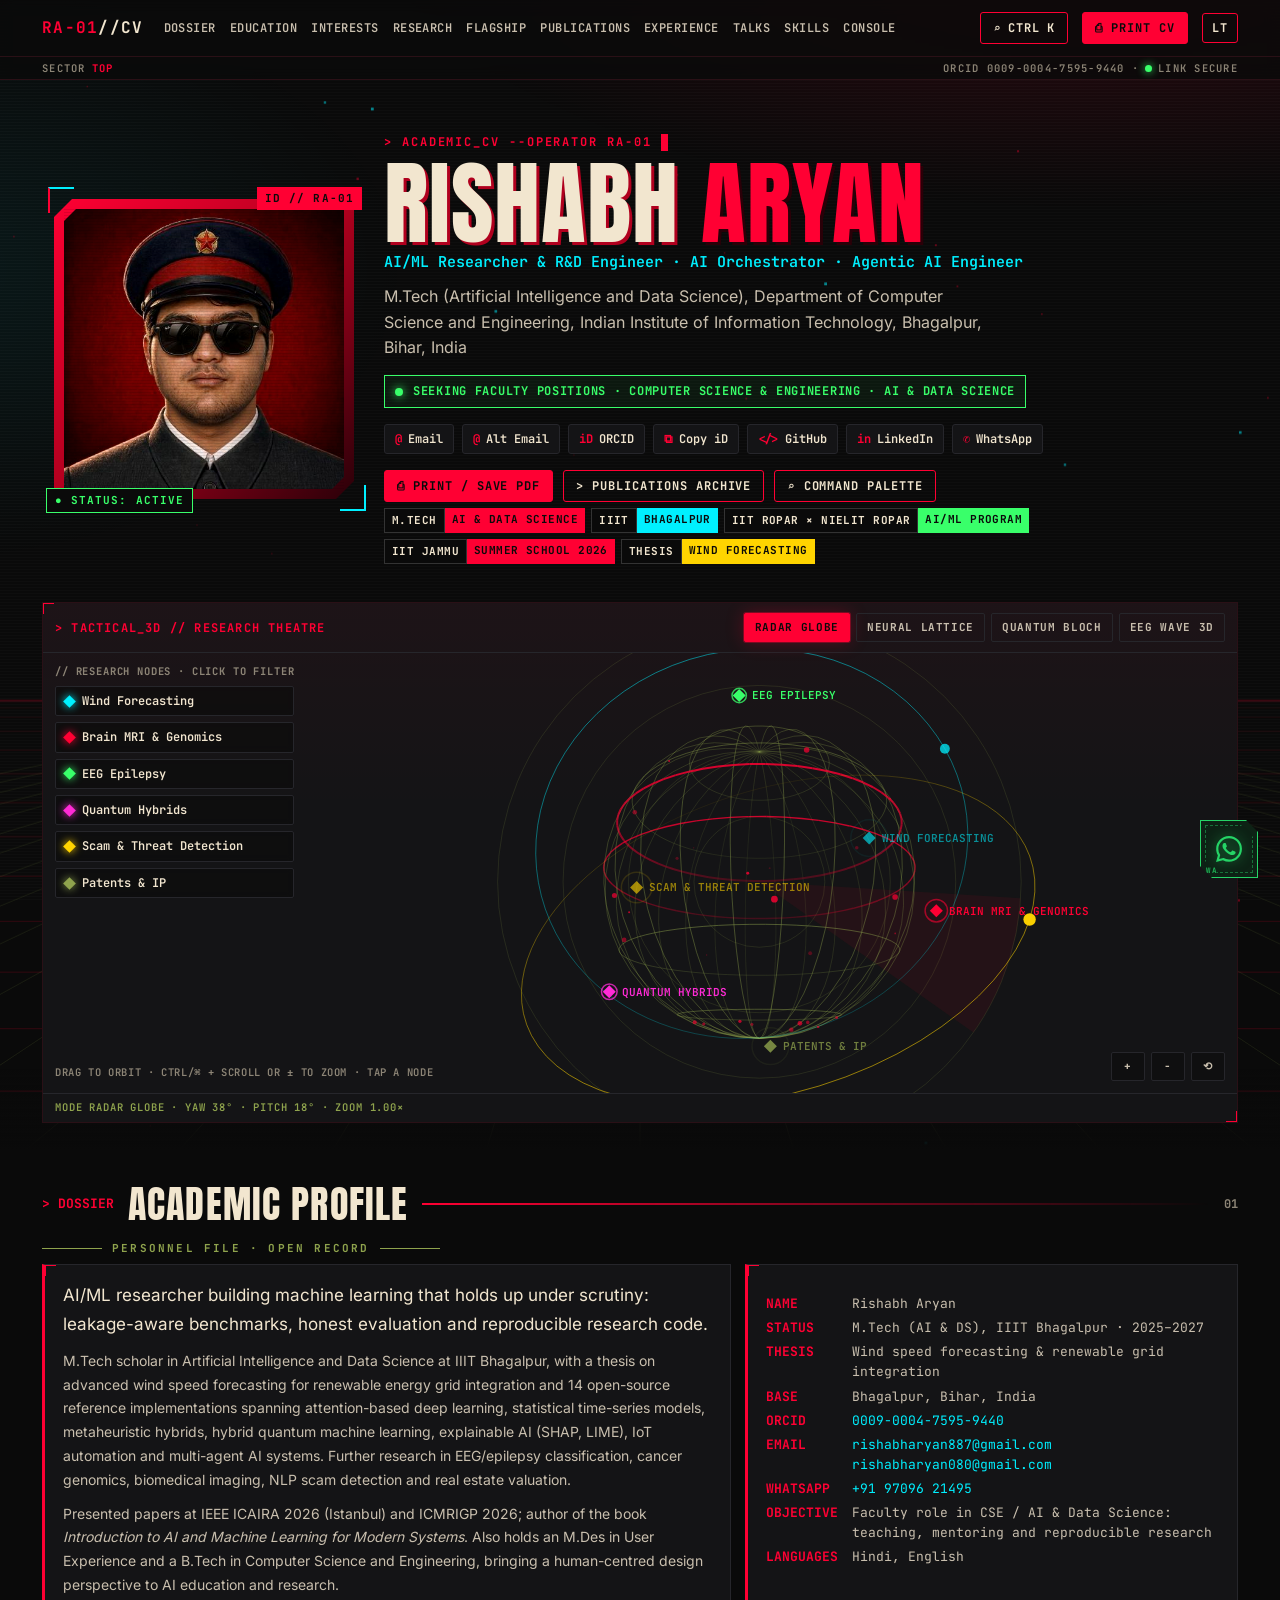
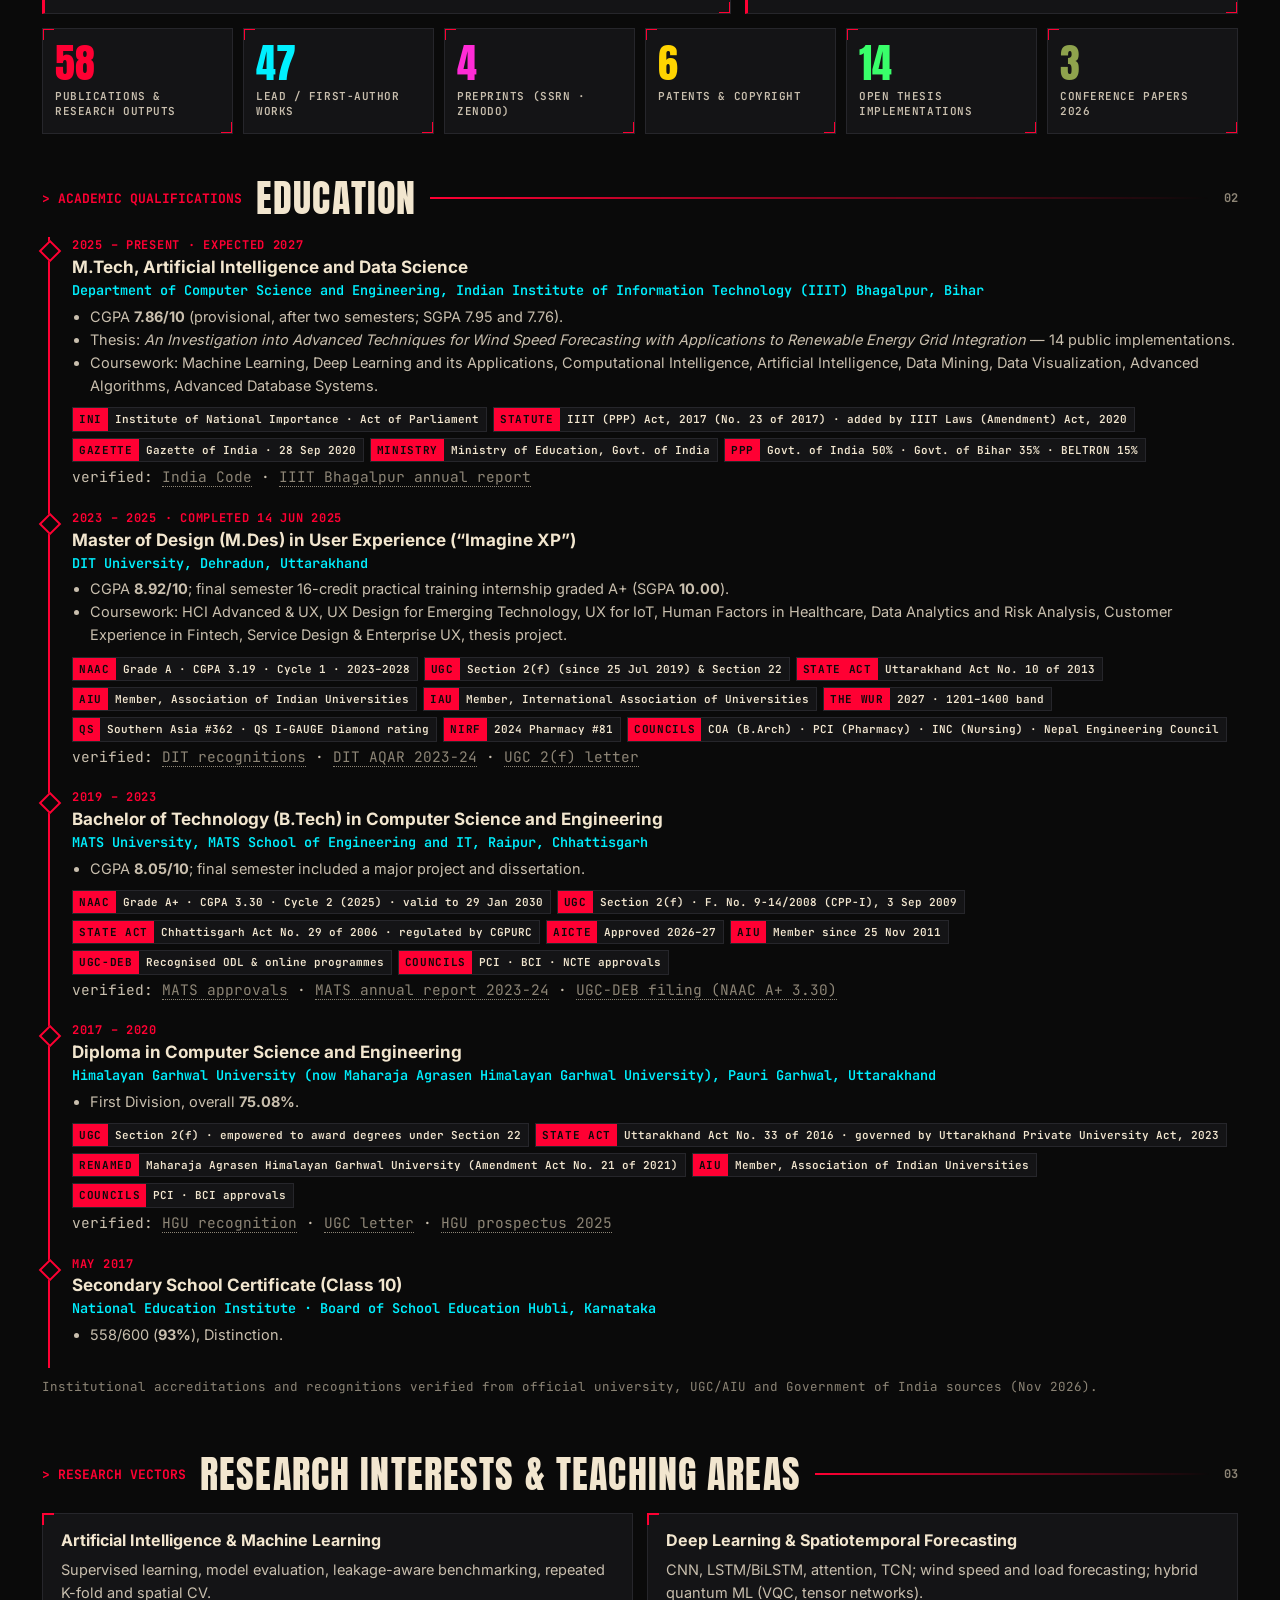
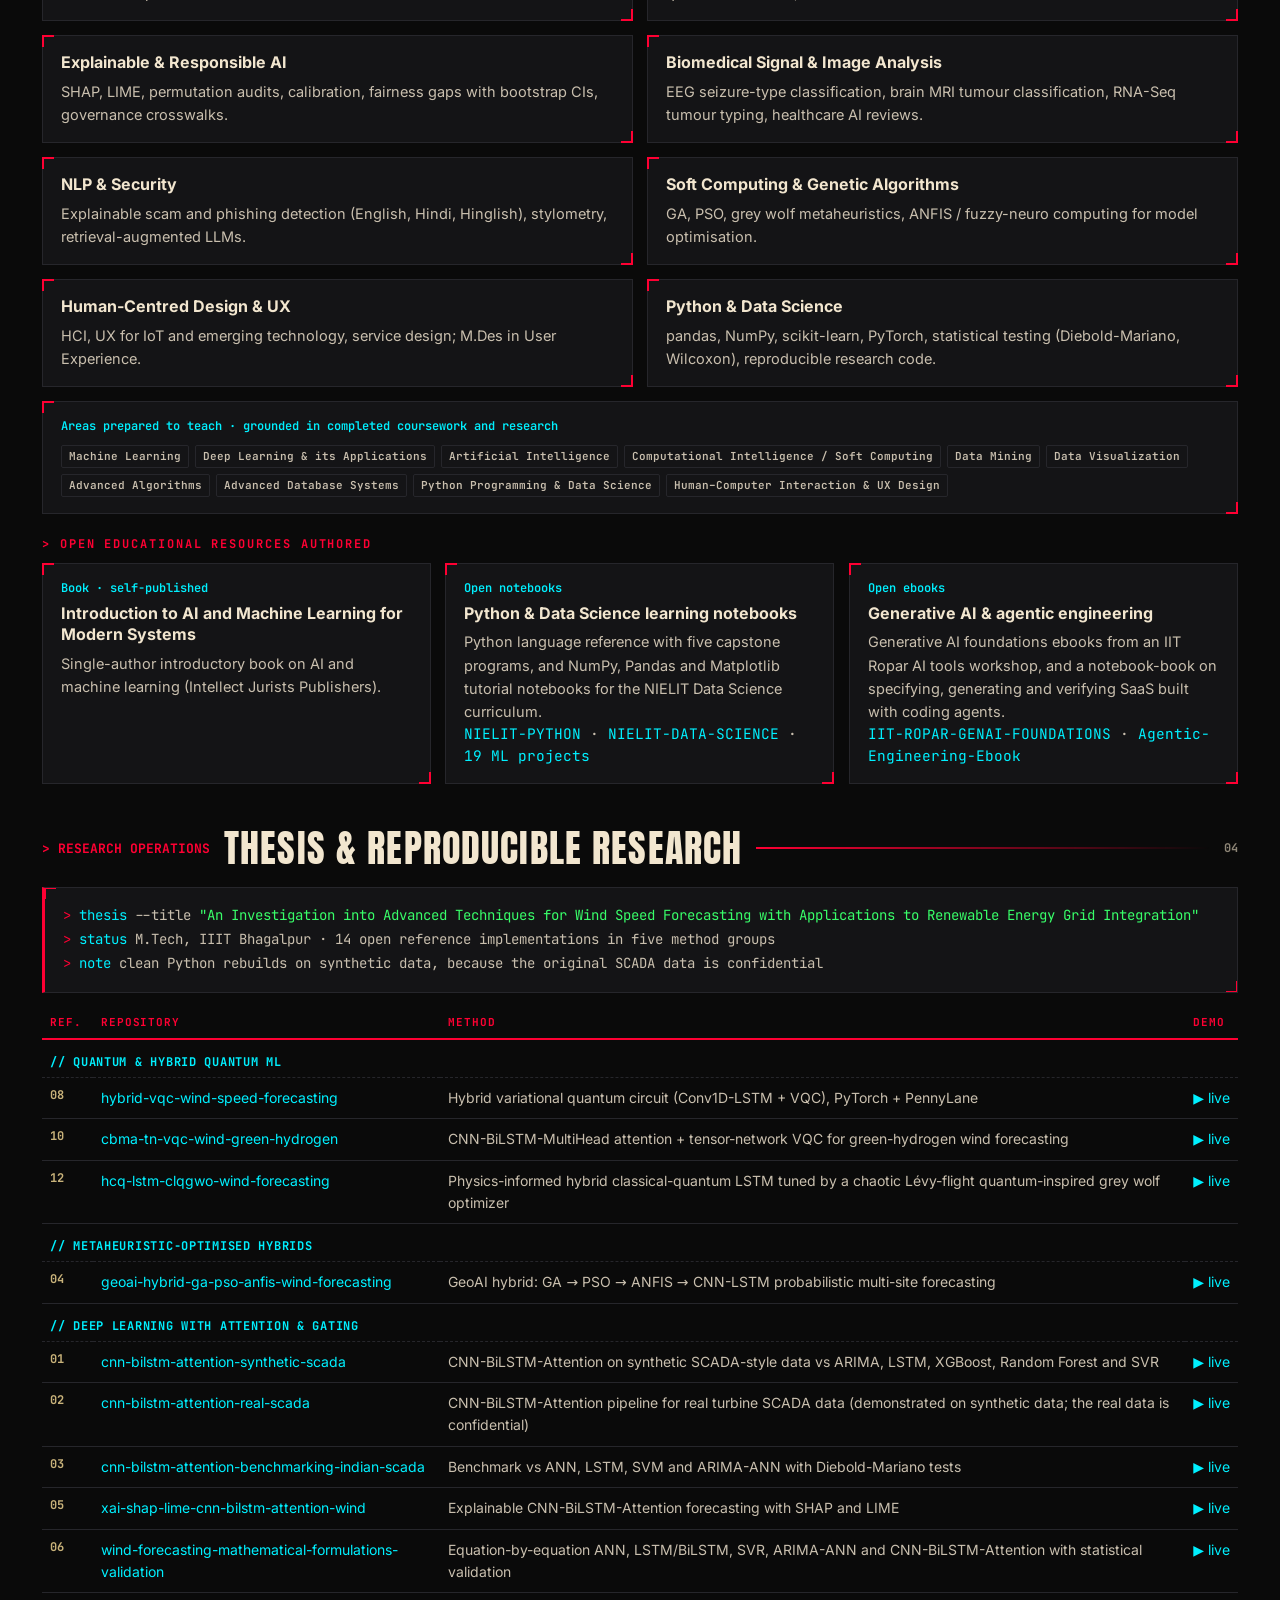
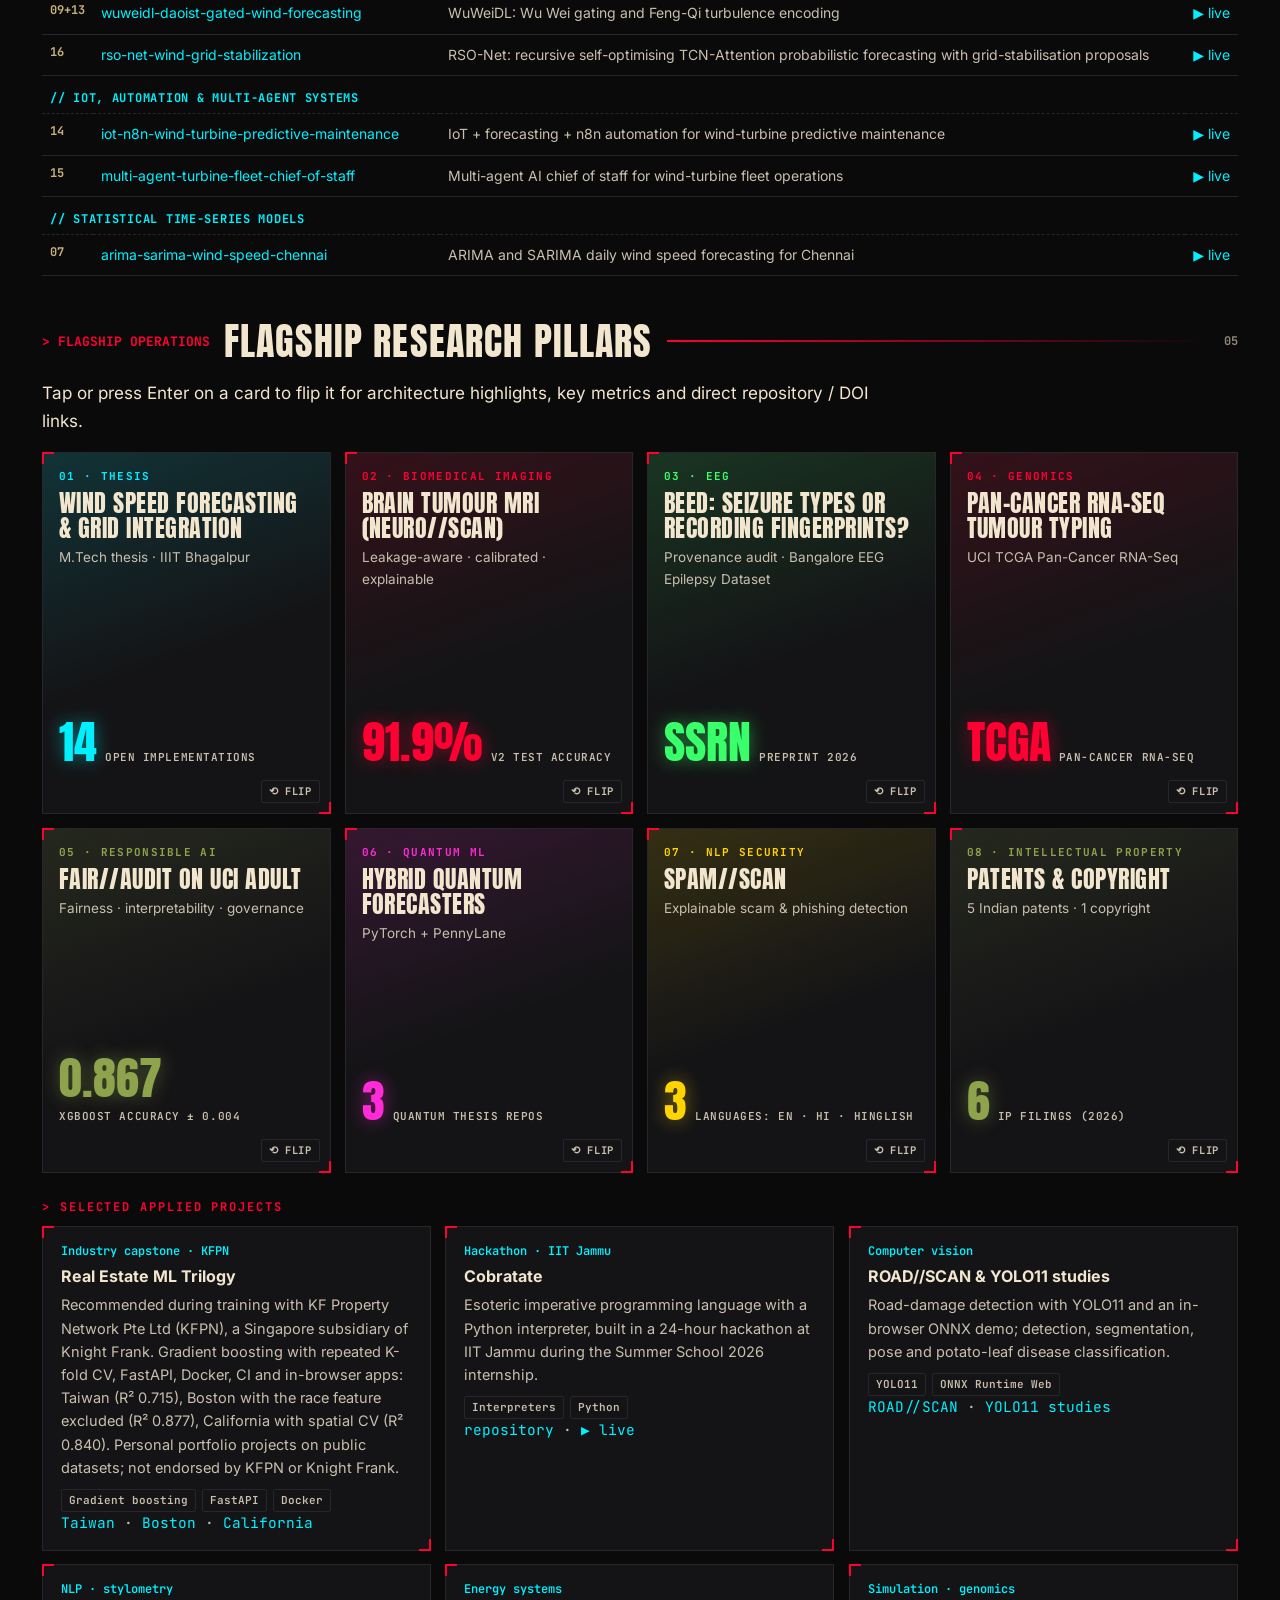
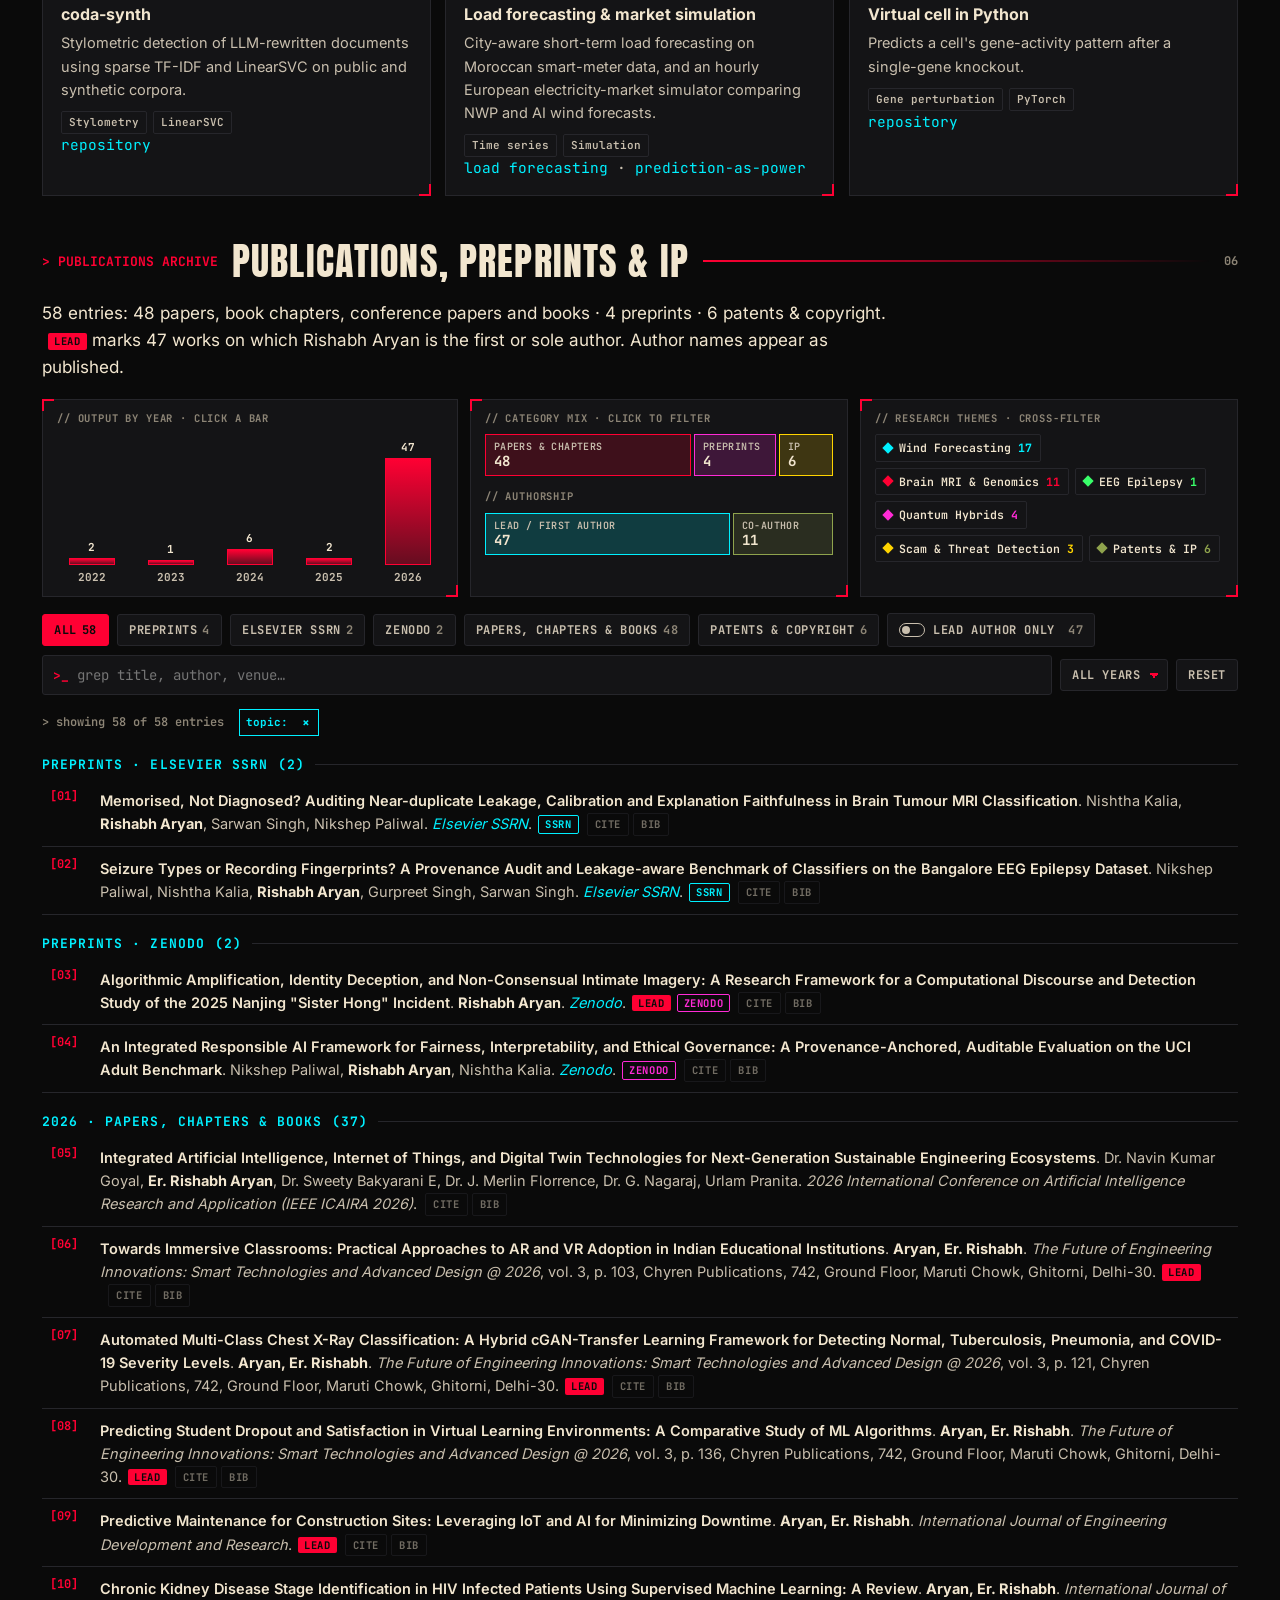
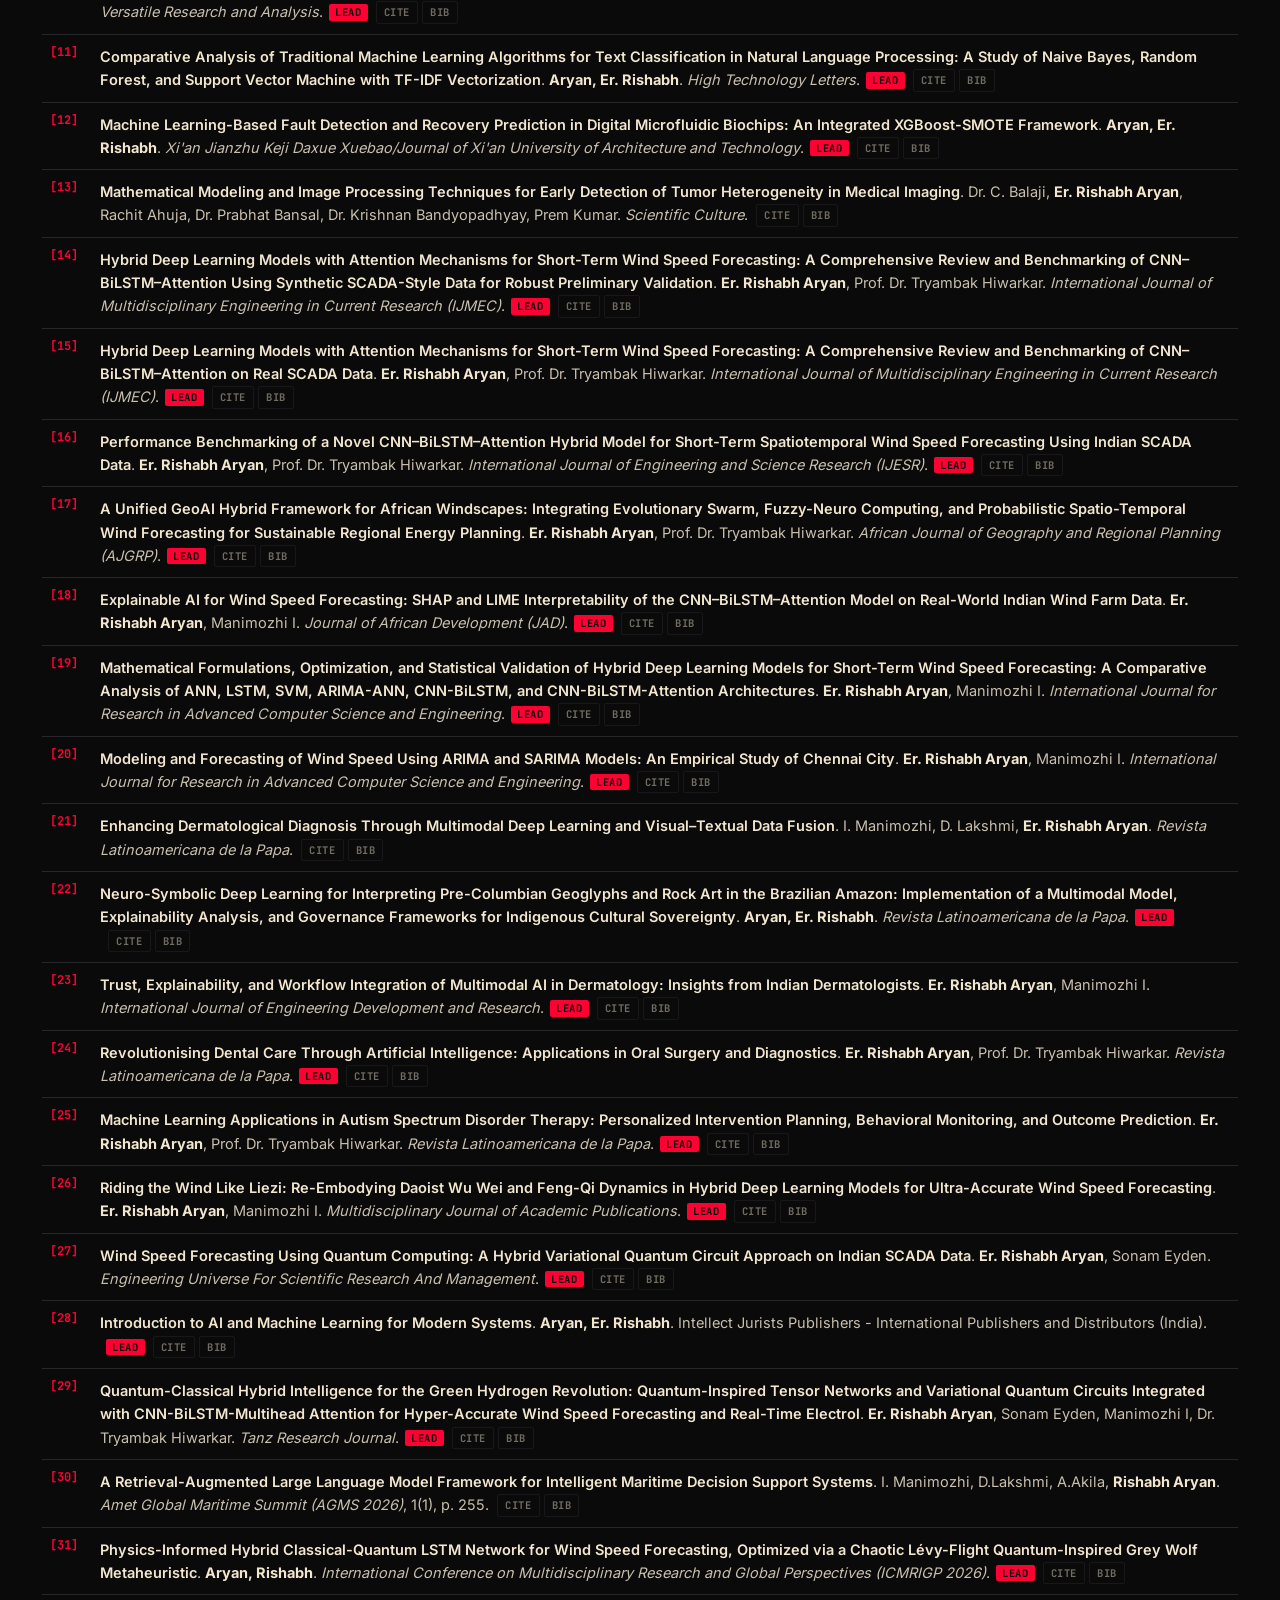
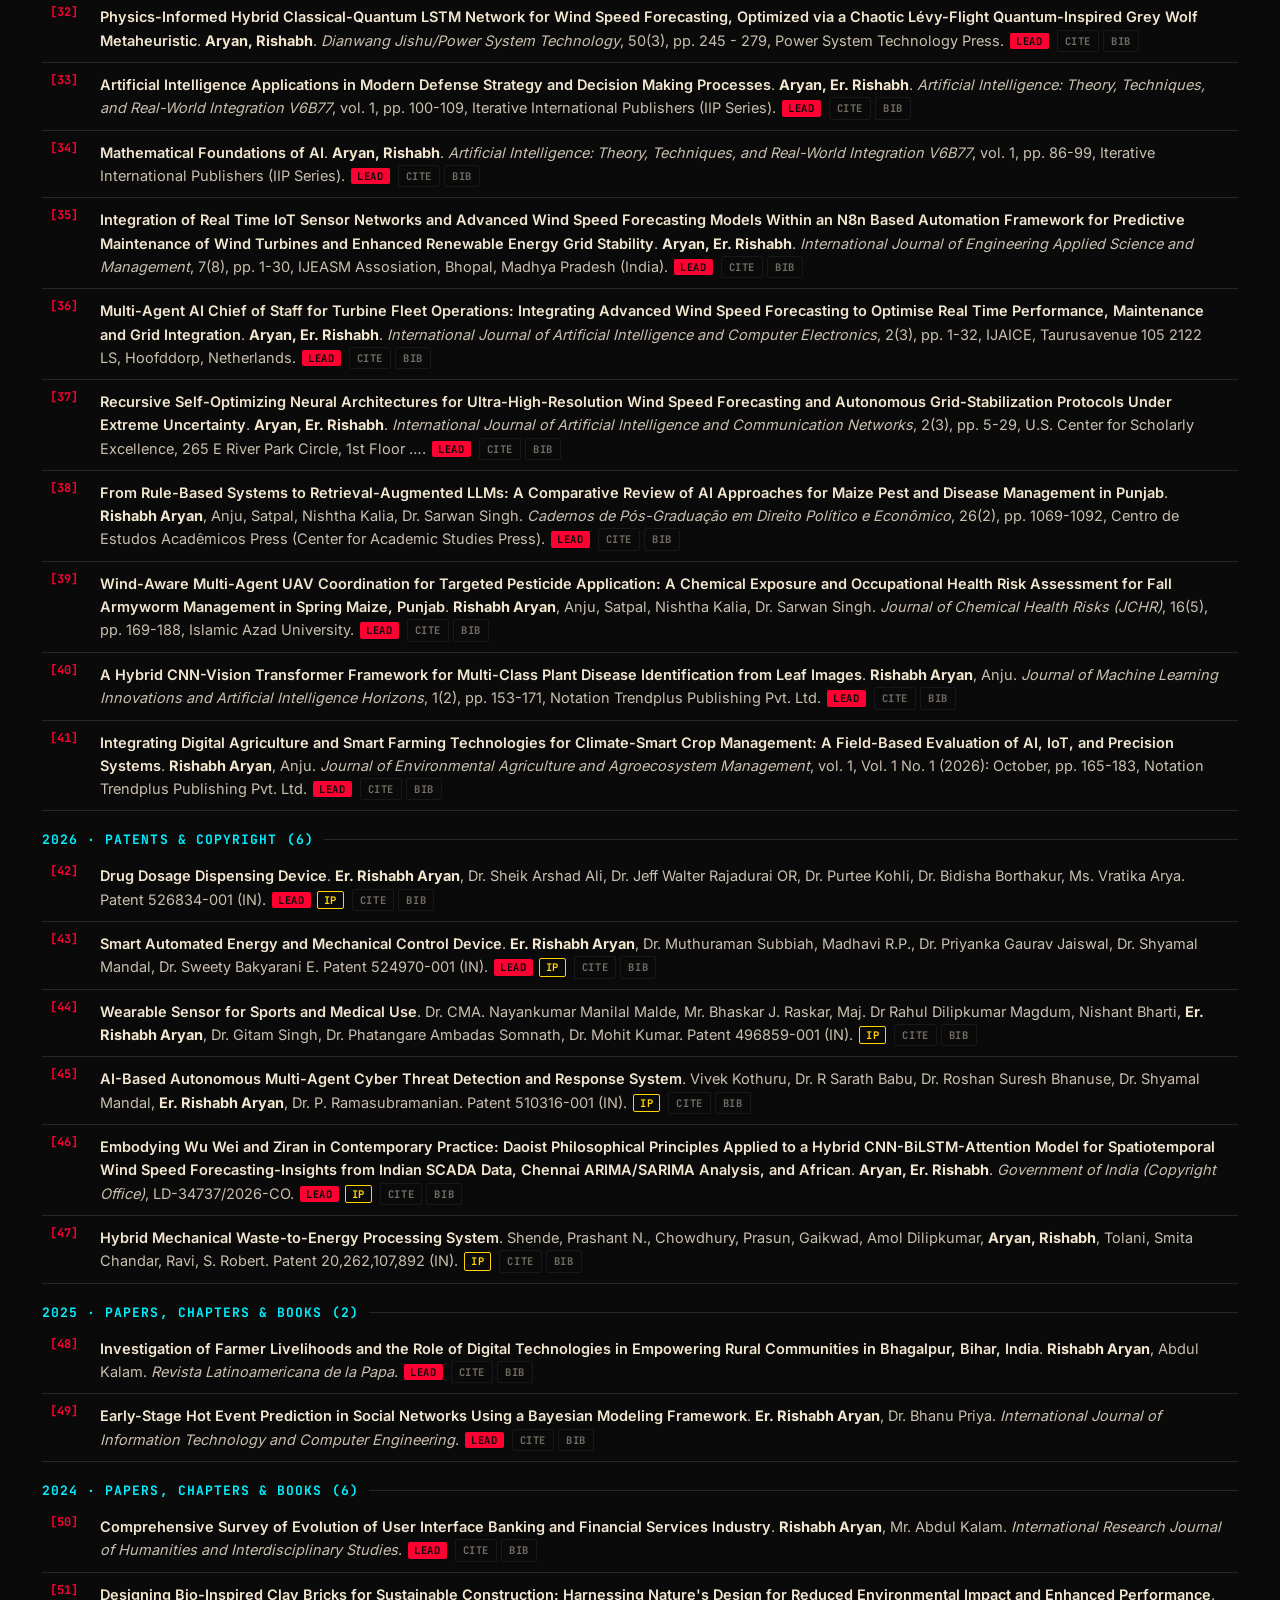
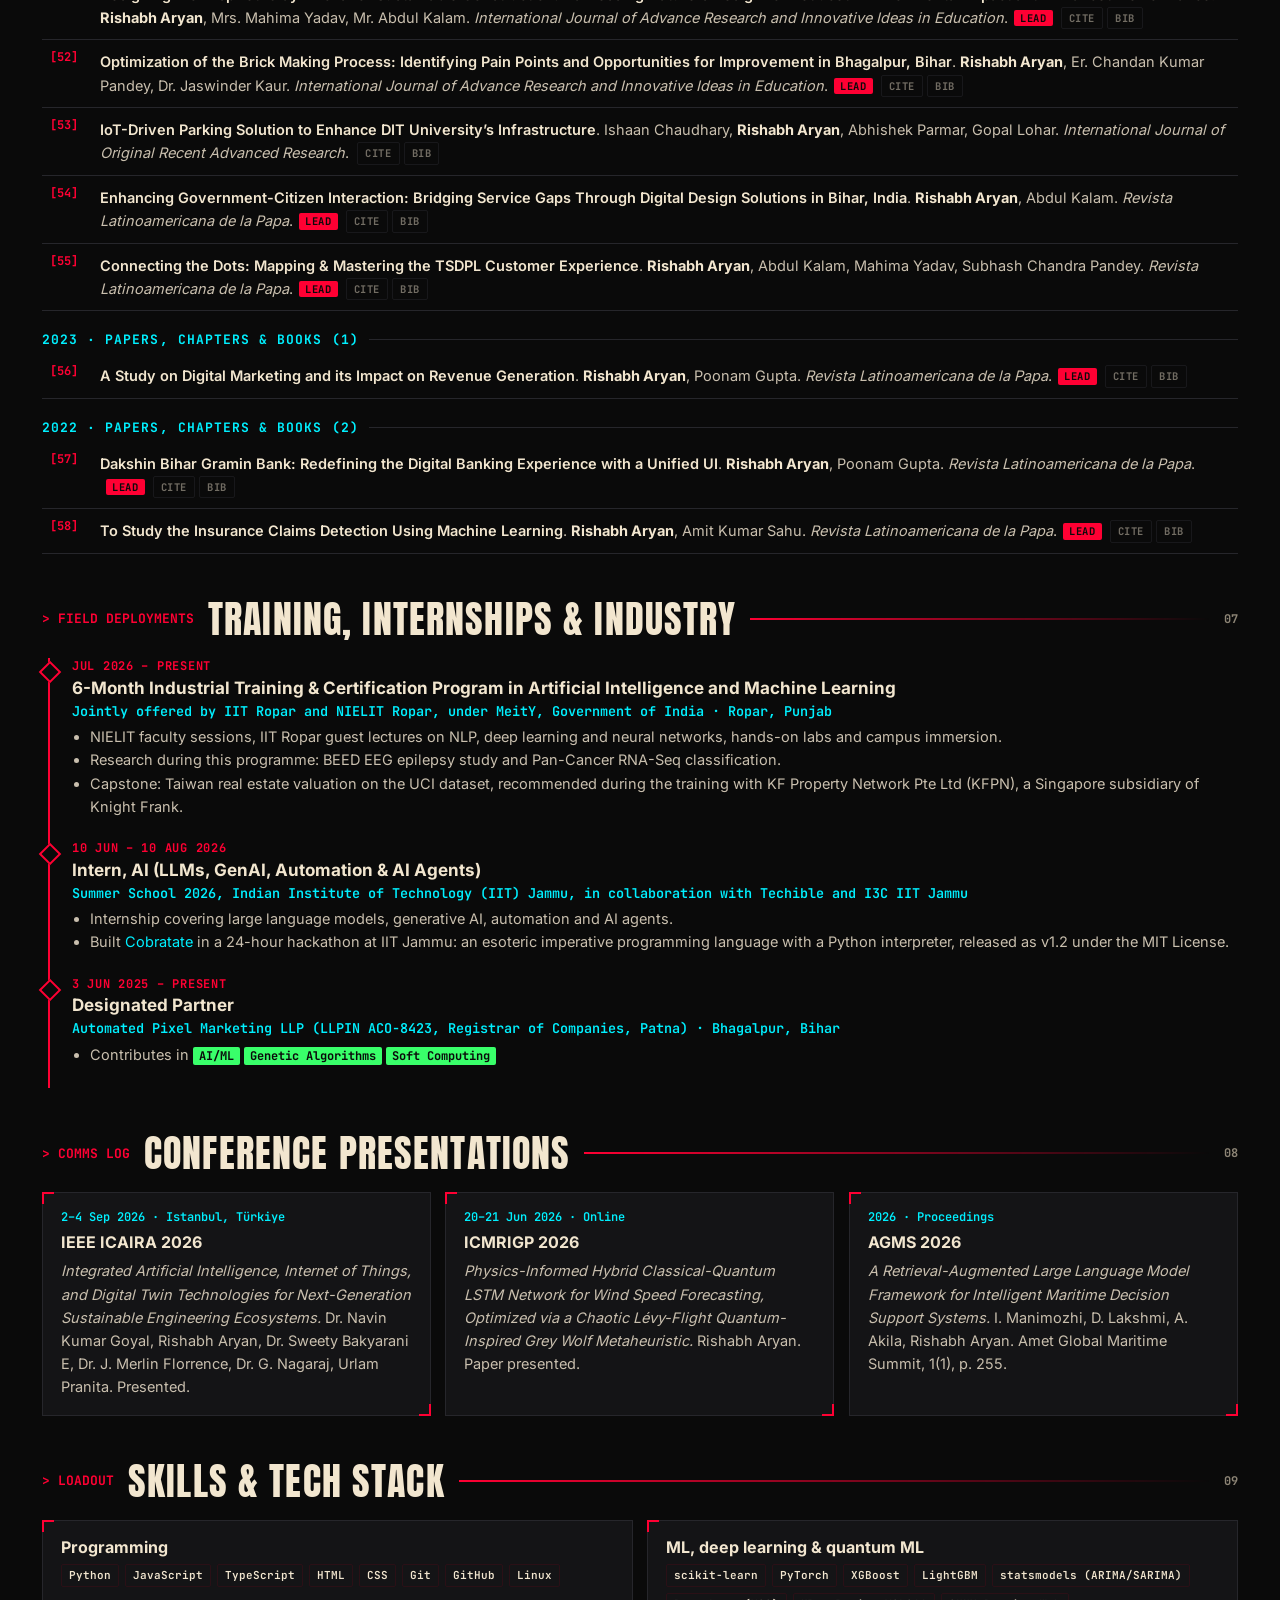
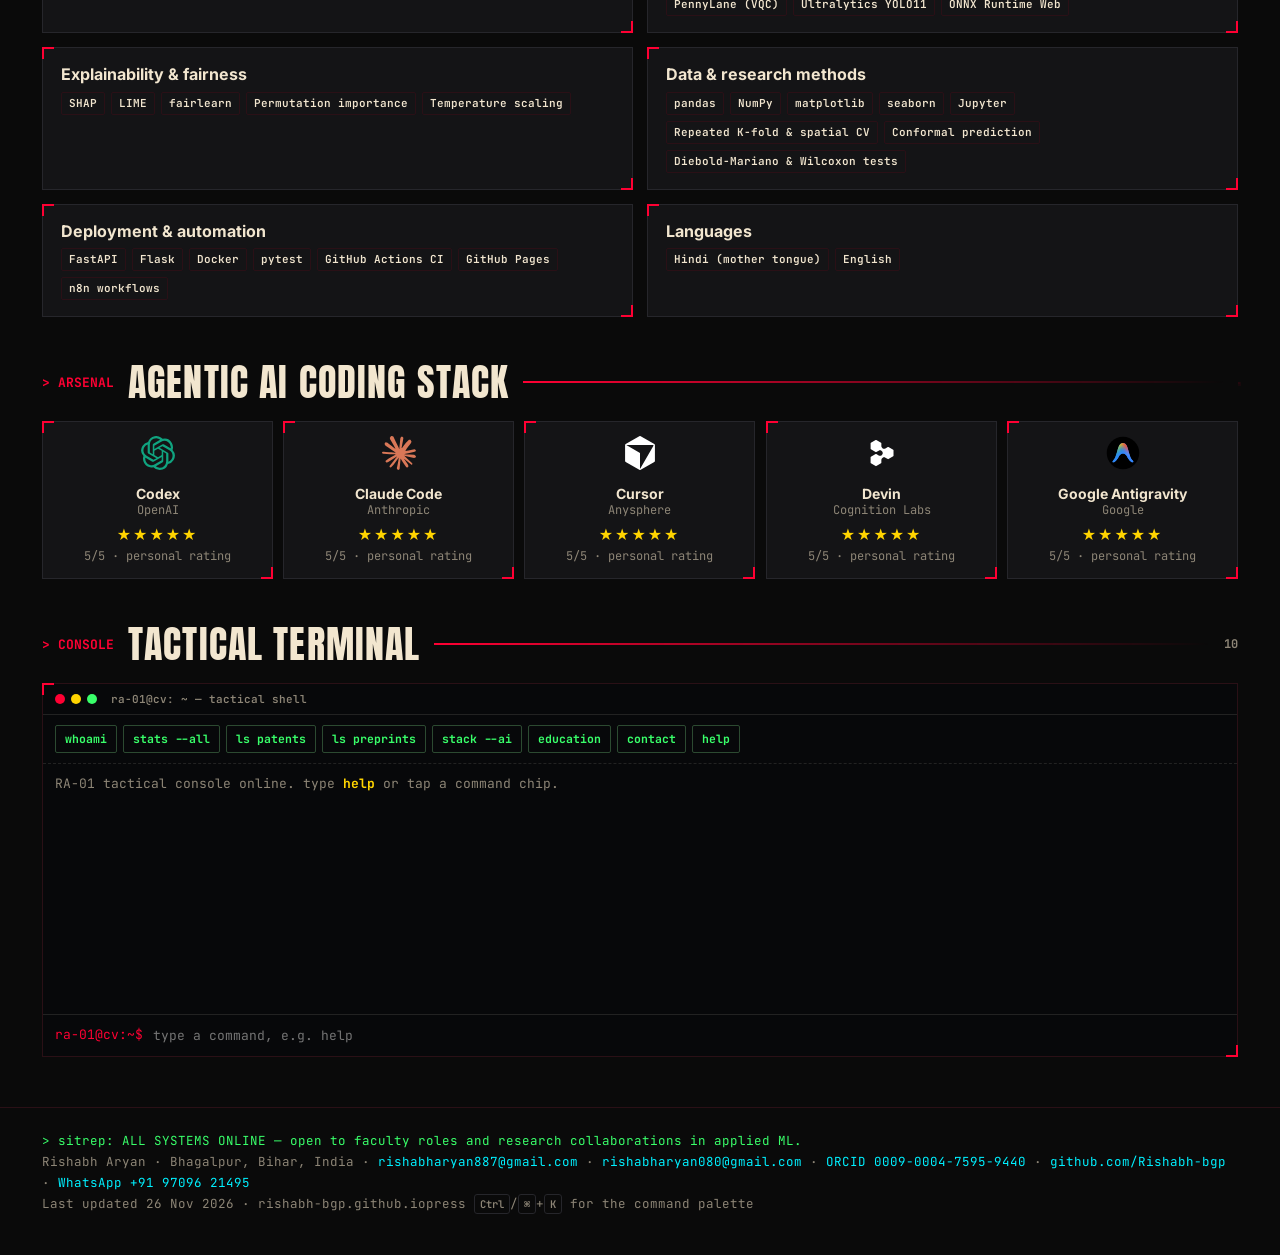
==== commit 48064df9: "Correct Contemporary in the copyright title Replace the typo "Comptemporary" with "Contemporary" in " ====
--- a/index.html
+++ b/index.html
@@ -143,7 +143,7 @@
   <button class="filter" id="pubReset">Reset</button>
 </div>
 <div class="result no-print"><span id="pubCount"></span> <span class="topic-chip" id="topicChip" hidden>topic: <b></b> <button id="topicClear" aria-label="Clear topic filter">×</button></span></div>
-<div class="pub-group"><h3>Preprints · Elsevier SSRN <span>(2)</span></h3><ol class="pubs"><li id="pub-1" data-cat="preprint" data-kind="ssrn" data-year="2026" data-lead="0"><span class="no">[01]</span><span class="ptitle">Memorised, Not Diagnosed? Auditing Near-duplicate Leakage, Calibration and Explanation Faithfulness in Brain Tumour MRI Classification</span>. Nishtha Kalia, <strong>Rishabh Aryan</strong>, Sarwan Singh, Nikshep Paliwal. <a href="https://doi.org/10.2139/ssrn.7736020" target="_blank" rel="noopener"><em>Elsevier SSRN</em></a>.<span class="lb ssrn">SSRN</span><span class="pact no-print"><button class="mini" data-cite="0" title="Copy formatted citation">cite</button><button class="mini" data-bib="0" title="Copy BibTeX">bib</button></span></li><li id="pub-2" data-cat="preprint" data-kind="ssrn" data-year="2026" data-lead="0"><span class="no">[02]</span><span class="ptitle">Seizure Types or Recording Fingerprints? A Provenance Audit and Leakage-aware Benchmark of Classifiers on the Bangalore EEG Epilepsy Dataset</span>. Nikshep Paliwal, Nishtha Kalia, <strong>Rishabh Aryan</strong>, Gurpreet Singh, Sarwan Singh. <a href="https://doi.org/10.2139/ssrn.7736139" target="_blank" rel="noopener"><em>Elsevier SSRN</em></a>.<span class="lb ssrn">SSRN</span><span class="pact no-print"><button class="mini" data-cite="1" title="Copy formatted citation">cite</button><button class="mini" data-bib="1" title="Copy BibTeX">bib</button></span></li></ol></div><div class="pub-group"><h3>Preprints · Zenodo <span>(2)</span></h3><ol class="pubs"><li id="pub-3" data-cat="preprint" data-kind="zenodo" data-year="2026" data-lead="1"><span class="no">[03]</span><span class="ptitle">Algorithmic Amplification, Identity Deception, and Non-Consensual Intimate Imagery: A Research Framework for a Computational Discourse and Detection Study of the 2025 Nanjing "Sister Hong" Incident</span>. <strong>Rishabh Aryan</strong>. <a href="https://doi.org/10.5281/zenodo.24553548" target="_blank" rel="noopener"><em>Zenodo</em></a>.<span class="lb lead" title="First or sole author">Lead</span><span class="lb zen">Zenodo</span><span class="pact no-print"><button class="mini" data-cite="2" title="Copy formatted citation">cite</button><button class="mini" data-bib="2" title="Copy BibTeX">bib</button></span></li><li id="pub-4" data-cat="preprint" data-kind="zenodo" data-year="2026" data-lead="0"><span class="no">[04]</span><span class="ptitle">An Integrated Responsible AI Framework for Fairness, Interpretability, and Ethical Governance: A Provenance-Anchored, Auditable Evaluation on the UCI Adult Benchmark</span>. Nikshep Paliwal, <strong>Rishabh Aryan</strong>, Nishtha Kalia. <a href="https://doi.org/10.5281/zenodo.23959426" target="_blank" rel="noopener"><em>Zenodo</em></a>.<span class="lb zen">Zenodo</span><span class="pact no-print"><button class="mini" data-cite="3" title="Copy formatted citation">cite</button><button class="mini" data-bib="3" title="Copy BibTeX">bib</button></span></li></ol></div><div class="pub-group"><h3>2026 · Papers, chapters &amp; books <span>(37)</span></h3><ol class="pubs"><li id="pub-5" data-cat="paper" data-kind="paper" data-year="2026" data-lead="0"><span class="no">[05]</span><span class="ptitle">Integrated Artificial Intelligence, Internet of Things, and Digital Twin Technologies for Next-Generation Sustainable Engineering Ecosystems</span>. Dr. Navin Kumar Goyal, <strong>Er. Rishabh Aryan</strong>, Dr. Sweety Bakyarani E, Dr. J. Merlin Florrence, Dr. G. Nagaraj, Urlam Pranita. <em>2026 International Conference on Artificial Intelligence Research and Application (IEEE ICAIRA 2026)</em>.<span class="pact no-print"><button class="mini" data-cite="4" title="Copy formatted citation">cite</button><button class="mini" data-bib="4" title="Copy BibTeX">bib</button></span></li><li id="pub-6" data-cat="paper" data-kind="paper" data-year="2026" data-lead="1"><span class="no">[06]</span><span class="ptitle">Towards Immersive Classrooms: Practical Approaches to AR and VR Adoption in Indian Educational Institutions</span>. <strong>Aryan, Er. Rishabh</strong>. <em>The Future of Engineering Innovations: Smart Technologies and Advanced Design @ 2026</em>, vol. 3, p. 103, Chyren Publications, 742, Ground Floor, Maruti Chowk, Ghitorni, Delhi-30.<span class="lb lead" title="First or sole author">Lead</span><span class="pact no-print"><button class="mini" data-cite="5" title="Copy formatted citation">cite</button><button class="mini" data-bib="5" title="Copy BibTeX">bib</button></span></li><li id="pub-7" data-cat="paper" data-kind="paper" data-year="2026" data-lead="1"><span class="no">[07]</span><span class="ptitle">Automated Multi-Class Chest X-Ray Classification: A Hybrid cGAN-Transfer Learning Framework for Detecting Normal, Tuberculosis, Pneumonia, and COVID-19 Severity Levels</span>. <strong>Aryan, Er. Rishabh</strong>. <em>The Future of Engineering Innovations: Smart Technologies and Advanced Design @ 2026</em>, vol. 3, p. 121, Chyren Publications, 742, Ground Floor, Maruti Chowk, Ghitorni, Delhi-30.<span class="lb lead" title="First or sole author">Lead</span><span class="pact no-print"><button class="mini" data-cite="6" title="Copy formatted citation">cite</button><button class="mini" data-bib="6" title="Copy BibTeX">bib</button></span></li><li id="pub-8" data-cat="paper" data-kind="paper" data-year="2026" data-lead="1"><span class="no">[08]</span><span class="ptitle">Predicting Student Dropout and Satisfaction in Virtual Learning Environments: A Comparative Study of ML Algorithms</span>. <strong>Aryan, Er. Rishabh</strong>. <em>The Future of Engineering Innovations: Smart Technologies and Advanced Design @ 2026</em>, vol. 3, p. 136, Chyren Publications, 742, Ground Floor, Maruti Chowk, Ghitorni, Delhi-30.<span class="lb lead" title="First or sole author">Lead</span><span class="pact no-print"><button class="mini" data-cite="7" title="Copy formatted citation">cite</button><button class="mini" data-bib="7" title="Copy BibTeX">bib</button></span></li><li id="pub-9" data-cat="paper" data-kind="paper" data-year="2026" data-lead="1"><span class="no">[09]</span><span class="ptitle">Predictive Maintenance for Construction Sites: Leveraging IoT and AI for Minimizing Downtime</span>. <strong>Aryan, Er. Rishabh</strong>. <em>International Journal of Engineering Development and Research</em>.<span class="lb lead" title="First or sole author">Lead</span><span class="pact no-print"><button class="mini" data-cite="8" title="Copy formatted citation">cite</button><button class="mini" data-bib="8" title="Copy BibTeX">bib</button></span></li><li id="pub-10" data-cat="paper" data-kind="paper" data-year="2026" data-lead="1"><span class="no">[10]</span><span class="ptitle">Chronic Kidney Disease Stage Identification in HIV Infected Patients Using Supervised Machine Learning: A Review</span>. <strong>Aryan, Er. Rishabh</strong>. <em>International Journal of Versatile Research and Analysis</em>.<span class="lb lead" title="First or sole author">Lead</span><span class="pact no-print"><button class="mini" data-cite="9" title="Copy formatted citation">cite</button><button class="mini" data-bib="9" title="Copy BibTeX">bib</button></span></li><li id="pub-11" data-cat="paper" data-kind="paper" data-year="2026" data-lead="1"><span class="no">[11]</span><span class="ptitle">Comparative Analysis of Traditional Machine Learning Algorithms for Text Classification in Natural Language Processing: A Study of Naive Bayes, Random Forest, and Support Vector Machine with TF-IDF Vectorization</span>. <strong>Aryan, Er. Rishabh</strong>. <em>High Technology Letters</em>.<span class="lb lead" title="First or sole author">Lead</span><span class="pact no-print"><button class="mini" data-cite="10" title="Copy formatted citation">cite</button><button class="mini" data-bib="10" title="Copy BibTeX">bib</button></span></li><li id="pub-12" data-cat="paper" data-kind="paper" data-year="2026" data-lead="1"><span class="no">[12]</span><span class="ptitle">Machine Learning-Based Fault Detection and Recovery Prediction in Digital Microfluidic Biochips: An Integrated XGBoost-SMOTE Framework</span>. <strong>Aryan, Er. Rishabh</strong>. <em>Xi'an Jianzhu Keji Daxue Xuebao/Journal of Xi'an University of Architecture and Technology</em>.<span class="lb lead" title="First or sole author">Lead</span><span class="pact no-print"><button class="mini" data-cite="11" title="Copy formatted citation">cite</button><button class="mini" data-bib="11" title="Copy BibTeX">bib</button></span></li><li id="pub-13" data-cat="paper" data-kind="paper" data-year="2026" data-lead="0"><span class="no">[13]</span><span class="ptitle">Mathematical Modeling and Image Processing Techniques for Early Detection of Tumor Heterogeneity in Medical Imaging</span>. Dr. C. Balaji, <strong>Er. Rishabh Aryan</strong>, Rachit Ahuja, Dr. Prabhat Bansal, Dr. Krishnan Bandyopadhyay, Prem Kumar. <em>Scientific Culture</em>.<span class="pact no-print"><button class="mini" data-cite="12" title="Copy formatted citation">cite</button><button class="mini" data-bib="12" title="Copy BibTeX">bib</button></span></li><li id="pub-14" data-cat="paper" data-kind="paper" data-year="2026" data-lead="1"><span class="no">[14]</span><span class="ptitle">Hybrid Deep Learning Models with Attention Mechanisms for Short-Term Wind Speed Forecasting: A Comprehensive Review and Benchmarking of CNN–BiLSTM–Attention Using Synthetic SCADA-Style Data for Robust Preliminary Validation</span>. <strong>Er. Rishabh Aryan</strong>, Prof. Dr. Tryambak Hiwarkar. <em>International Journal of Multidisciplinary Engineering in Current Research (IJMEC)</em>.<span class="lb lead" title="First or sole author">Lead</span><span class="pact no-print"><button class="mini" data-cite="13" title="Copy formatted citation">cite</button><button class="mini" data-bib="13" title="Copy BibTeX">bib</button></span></li><li id="pub-15" data-cat="paper" data-kind="paper" data-year="2026" data-lead="1"><span class="no">[15]</span><span class="ptitle">Hybrid Deep Learning Models with Attention Mechanisms for Short-Term Wind Speed Forecasting: A Comprehensive Review and Benchmarking of CNN–BiLSTM–Attention on Real SCADA Data</span>. <strong>Er. Rishabh Aryan</strong>, Prof. Dr. Tryambak Hiwarkar. <em>International Journal of Multidisciplinary Engineering in Current Research (IJMEC)</em>.<span class="lb lead" title="First or sole author">Lead</span><span class="pact no-print"><button class="mini" data-cite="14" title="Copy formatted citation">cite</button><button class="mini" data-bib="14" title="Copy BibTeX">bib</button></span></li><li id="pub-16" data-cat="paper" data-kind="paper" data-year="2026" data-lead="1"><span class="no">[16]</span><span class="ptitle">Performance Benchmarking of a Novel CNN–BiLSTM–Attention Hybrid Model for Short-Term Spatiotemporal Wind Speed Forecasting Using Indian SCADA Data</span>. <strong>Er. Rishabh Aryan</strong>, Prof. Dr. Tryambak Hiwarkar. <em>International Journal of Engineering and Science Research (IJESR)</em>.<span class="lb lead" title="First or sole author">Lead</span><span class="pact no-print"><button class="mini" data-cite="15" title="Copy formatted citation">cite</button><button class="mini" data-bib="15" title="Copy BibTeX">bib</button></span></li><li id="pub-17" data-cat="paper" data-kind="paper" data-year="2026" data-lead="1"><span class="no">[17]</span><span class="ptitle">A Unified GeoAI Hybrid Framework for African Windscapes: Integrating Evolutionary Swarm, Fuzzy-Neuro Computing, and Probabilistic Spatio-Temporal Wind Forecasting for Sustainable Regional Energy Planning</span>. <strong>Er. Rishabh Aryan</strong>, Prof. Dr. Tryambak Hiwarkar. <em>African Journal of Geography and Regional Planning (AJGRP)</em>.<span class="lb lead" title="First or sole author">Lead</span><span class="pact no-print"><button class="mini" data-cite="16" title="Copy formatted citation">cite</button><button class="mini" data-bib="16" title="Copy BibTeX">bib</button></span></li><li id="pub-18" data-cat="paper" data-kind="paper" data-year="2026" data-lead="1"><span class="no">[18]</span><span class="ptitle">Explainable AI for Wind Speed Forecasting: SHAP and LIME Interpretability of the CNN–BiLSTM–Attention Model on Real-World Indian Wind Farm Data</span>. <strong>Er. Rishabh Aryan</strong>, Manimozhi I. <em>Journal of African Development (JAD)</em>.<span class="lb lead" title="First or sole author">Lead</span><span class="pact no-print"><button class="mini" data-cite="17" title="Copy formatted citation">cite</button><button class="mini" data-bib="17" title="Copy BibTeX">bib</button></span></li><li id="pub-19" data-cat="paper" data-kind="paper" data-year="2026" data-lead="1"><span class="no">[19]</span><span class="ptitle">Mathematical Formulations, Optimization, and Statistical Validation of Hybrid Deep Learning Models for Short-Term Wind Speed Forecasting: A Comparative Analysis of ANN, LSTM, SVM, ARIMA-ANN, CNN-BiLSTM, and CNN-BiLSTM-Attention Architectures</span>. <strong>Er. Rishabh Aryan</strong>, Manimozhi I. <em>International Journal for Research in Advanced Computer Science and Engineering</em>.<span class="lb lead" title="First or sole author">Lead</span><span class="pact no-print"><button class="mini" data-cite="18" title="Copy formatted citation">cite</button><button class="mini" data-bib="18" title="Copy BibTeX">bib</button></span></li><li id="pub-20" data-cat="paper" data-kind="paper" data-year="2026" data-lead="1"><span class="no">[20]</span><span class="ptitle">Modeling and Forecasting of Wind Speed Using ARIMA and SARIMA Models: An Empirical Study of Chennai City</span>. <strong>Er. Rishabh Aryan</strong>, Manimozhi I. <em>International Journal for Research in Advanced Computer Science and Engineering</em>.<span class="lb lead" title="First or sole author">Lead</span><span class="pact no-print"><button class="mini" data-cite="19" title="Copy formatted citation">cite</button><button class="mini" data-bib="19" title="Copy BibTeX">bib</button></span></li><li id="pub-21" data-cat="paper" data-kind="paper" data-year="2026" data-lead="0"><span class="no">[21]</span><span class="ptitle">Enhancing Dermatological Diagnosis Through Multimodal Deep Learning and Visual–Textual Data Fusion</span>. I. Manimozhi, D. Lakshmi, <strong>Er. Rishabh Aryan</strong>. <em>Revista Latinoamericana de la Papa</em>.<span class="pact no-print"><button class="mini" data-cite="20" title="Copy formatted citation">cite</button><button class="mini" data-bib="20" title="Copy BibTeX">bib</button></span></li><li id="pub-22" data-cat="paper" data-kind="paper" data-year="2026" data-lead="1"><span class="no">[22]</span><span class="ptitle">Neuro-Symbolic Deep Learning for Interpreting Pre-Columbian Geoglyphs and Rock Art in the Brazilian Amazon: Implementation of a Multimodal Model, Explainability Analysis, and Governance Frameworks for Indigenous Cultural Sovereignty</span>. <strong>Aryan, Er. Rishabh</strong>. <em>Revista Latinoamericana de la Papa</em>.<span class="lb lead" title="First or sole author">Lead</span><span class="pact no-print"><button class="mini" data-cite="21" title="Copy formatted citation">cite</button><button class="mini" data-bib="21" title="Copy BibTeX">bib</button></span></li><li id="pub-23" data-cat="paper" data-kind="paper" data-year="2026" data-lead="1"><span class="no">[23]</span><span class="ptitle">Trust, Explainability, and Workflow Integration of Multimodal AI in Dermatology: Insights from Indian Dermatologists</span>. <strong>Er. Rishabh Aryan</strong>, Manimozhi I. <em>International Journal of Engineering Development and Research</em>.<span class="lb lead" title="First or sole author">Lead</span><span class="pact no-print"><button class="mini" data-cite="22" title="Copy formatted citation">cite</button><button class="mini" data-bib="22" title="Copy BibTeX">bib</button></span></li><li id="pub-24" data-cat="paper" data-kind="paper" data-year="2026" data-lead="1"><span class="no">[24]</span><span class="ptitle">Revolutionising Dental Care Through Artificial Intelligence: Applications in Oral Surgery and Diagnostics</span>. <strong>Er. Rishabh Aryan</strong>, Prof. Dr. Tryambak Hiwarkar. <em>Revista Latinoamericana de la Papa</em>.<span class="lb lead" title="First or sole author">Lead</span><span class="pact no-print"><button class="mini" data-cite="23" title="Copy formatted citation">cite</button><button class="mini" data-bib="23" title="Copy BibTeX">bib</button></span></li><li id="pub-25" data-cat="paper" data-kind="paper" data-year="2026" data-lead="1"><span class="no">[25]</span><span class="ptitle">Machine Learning Applications in Autism Spectrum Disorder Therapy: Personalized Intervention Planning, Behavioral Monitoring, and Outcome Prediction</span>. <strong>Er. Rishabh Aryan</strong>, Prof. Dr. Tryambak Hiwarkar. <em>Revista Latinoamericana de la Papa</em>.<span class="lb lead" title="First or sole author">Lead</span><span class="pact no-print"><button class="mini" data-cite="24" title="Copy formatted citation">cite</button><button class="mini" data-bib="24" title="Copy BibTeX">bib</button></span></li><li id="pub-26" data-cat="paper" data-kind="paper" data-year="2026" data-lead="1"><span class="no">[26]</span><span class="ptitle">Riding the Wind Like Liezi: Re-Embodying Daoist Wu Wei and Feng-Qi Dynamics in Hybrid Deep Learning Models for Ultra-Accurate Wind Speed Forecasting</span>. <strong>Er. Rishabh Aryan</strong>, Manimozhi I. <em>Multidisciplinary Journal of Academic Publications</em>.<span class="lb lead" title="First or sole author">Lead</span><span class="pact no-print"><button class="mini" data-cite="25" title="Copy formatted citation">cite</button><button class="mini" data-bib="25" title="Copy BibTeX">bib</button></span></li><li id="pub-27" data-cat="paper" data-kind="paper" data-year="2026" data-lead="1"><span class="no">[27]</span><span class="ptitle">Wind Speed Forecasting Using Quantum Computing: A Hybrid Variational Quantum Circuit Approach on Indian SCADA Data</span>. <strong>Er. Rishabh Aryan</strong>, Sonam Eyden. <em>Engineering Universe For Scientific Research And Management</em>.<span class="lb lead" title="First or sole author">Lead</span><span class="pact no-print"><button class="mini" data-cite="26" title="Copy formatted citation">cite</button><button class="mini" data-bib="26" title="Copy BibTeX">bib</button></span></li><li id="pub-28" data-cat="paper" data-kind="paper" data-year="2026" data-lead="1"><span class="no">[28]</span><span class="ptitle">Introduction to AI and Machine Learning for Modern Systems</span>. <strong>Aryan, Er. Rishabh</strong>. Intellect Jurists Publishers - International Publishers and Distributors (India).<span class="lb lead" title="First or sole author">Lead</span><span class="pact no-print"><button class="mini" data-cite="27" title="Copy formatted citation">cite</button><button class="mini" data-bib="27" title="Copy BibTeX">bib</button></span></li><li id="pub-29" data-cat="paper" data-kind="paper" data-year="2026" data-lead="1"><span class="no">[29]</span><span class="ptitle">Quantum-Classical Hybrid Intelligence for the Green Hydrogen Revolution: Quantum-Inspired Tensor Networks and Variational Quantum Circuits Integrated with CNN-BiLSTM-Multihead Attention for Hyper-Accurate Wind Speed Forecasting and Real-Time Electrol</span>. <strong>Er. Rishabh Aryan</strong>, Sonam Eyden, Manimozhi I, Dr. Tryambak Hiwarkar. <em>Tanz Research Journal</em>.<span class="lb lead" title="First or sole author">Lead</span><span class="pact no-print"><button class="mini" data-cite="28" title="Copy formatted citation">cite</button><button class="mini" data-bib="28" title="Copy BibTeX">bib</button></span></li><li id="pub-30" data-cat="paper" data-kind="paper" data-year="2026" data-lead="0"><span class="no">[30]</span><span class="ptitle">A Retrieval-Augmented Large Language Model Framework for Intelligent Maritime Decision Support Systems</span>. I. Manimozhi, D.Lakshmi, A.Akila, <strong>Rishabh Aryan</strong>. <em>Amet Global Maritime Summit (AGMS 2026)</em>, 1(1), p. 255.<span class="pact no-print"><button class="mini" data-cite="29" title="Copy formatted citation">cite</button><button class="mini" data-bib="29" title="Copy BibTeX">bib</button></span></li><li id="pub-31" data-cat="paper" data-kind="paper" data-year="2026" data-lead="1"><span class="no">[31]</span><span class="ptitle">Physics-Informed Hybrid Classical-Quantum LSTM Network for Wind Speed Forecasting, Optimized via a Chaotic Lévy-Flight Quantum-Inspired Grey Wolf Metaheuristic</span>. <strong>Aryan, Rishabh</strong>. <em>International Conference on Multidisciplinary Research and Global Perspectives (ICMRIGP 2026)</em>.<span class="lb lead" title="First or sole author">Lead</span><span class="pact no-print"><button class="mini" data-cite="30" title="Copy formatted citation">cite</button><button class="mini" data-bib="30" title="Copy BibTeX">bib</button></span></li><li id="pub-32" data-cat="paper" data-kind="paper" data-year="2026" data-lead="1"><span class="no">[32]</span><span class="ptitle">Physics-Informed Hybrid Classical-Quantum LSTM Network for Wind Speed Forecasting, Optimized via a Chaotic Lévy-Flight Quantum-Inspired Grey Wolf Metaheuristic</span>. <strong>Aryan, Rishabh</strong>. <em>Dianwang Jishu/Power System Technology</em>, 50(3), pp. 245 - 279, Power System Technology Press.<span class="lb lead" title="First or sole author">Lead</span><span class="pact no-print"><button class="mini" data-cite="31" title="Copy formatted citation">cite</button><button class="mini" data-bib="31" title="Copy BibTeX">bib</button></span></li><li id="pub-33" data-cat="paper" data-kind="paper" data-year="2026" data-lead="1"><span class="no">[33]</span><span class="ptitle">Artificial Intelligence Applications in Modern Defense Strategy and Decision Making Processes</span>. <strong>Aryan, Er. Rishabh</strong>. <em>Artificial Intelligence: Theory, Techniques, and Real-World Integration V6B77</em>, vol. 1, pp. 100-109, Iterative International Publishers (IIP Series).<span class="lb lead" title="First or sole author">Lead</span><span class="pact no-print"><button class="mini" data-cite="32" title="Copy formatted citation">cite</button><button class="mini" data-bib="32" title="Copy BibTeX">bib</button></span></li><li id="pub-34" data-cat="paper" data-kind="paper" data-year="2026" data-lead="1"><span class="no">[34]</span><span class="ptitle">Mathematical Foundations of AI</span>. <strong>Aryan, Rishabh</strong>. <em>Artificial Intelligence: Theory, Techniques, and Real-World Integration V6B77</em>, vol. 1, pp. 86-99, Iterative International Publishers (IIP Series).<span class="lb lead" title="First or sole author">Lead</span><span class="pact no-print"><button class="mini" data-cite="33" title="Copy formatted citation">cite</button><button class="mini" data-bib="33" title="Copy BibTeX">bib</button></span></li><li id="pub-35" data-cat="paper" data-kind="paper" data-year="2026" data-lead="1"><span class="no">[35]</span><span class="ptitle">Integration of Real Time IoT Sensor Networks and Advanced Wind Speed Forecasting Models Within an N8n Based Automation Framework for Predictive Maintenance of Wind Turbines and Enhanced Renewable Energy Grid Stability</span>. <strong>Aryan, Er. Rishabh</strong>. <em>International Journal of Engineering Applied Science and Management</em>, 7(8), pp. 1-30, IJEASM Assosiation, Bhopal, Madhya Pradesh (India).<span class="lb lead" title="First or sole author">Lead</span><span class="pact no-print"><button class="mini" data-cite="34" title="Copy formatted citation">cite</button><button class="mini" data-bib="34" title="Copy BibTeX">bib</button></span></li><li id="pub-36" data-cat="paper" data-kind="paper" data-year="2026" data-lead="1"><span class="no">[36]</span><span class="ptitle">Multi-Agent AI Chief of Staff for Turbine Fleet Operations: Integrating Advanced Wind Speed Forecasting to Optimise Real Time Performance, Maintenance and Grid Integration</span>. <strong>Aryan, Er. Rishabh</strong>. <em>International Journal of Artificial Intelligence and Computer Electronics</em>, 2(3), pp. 1-32, IJAICE, Taurusavenue 105 2122 LS, Hoofddorp, Netherlands.<span class="lb lead" title="First or sole author">Lead</span><span class="pact no-print"><button class="mini" data-cite="35" title="Copy formatted citation">cite</button><button class="mini" data-bib="35" title="Copy BibTeX">bib</button></span></li><li id="pub-37" data-cat="paper" data-kind="paper" data-year="2026" data-lead="1"><span class="no">[37]</span><span class="ptitle">Recursive Self-Optimizing Neural Architectures for Ultra-High-Resolution Wind Speed Forecasting and Autonomous Grid-Stabilization Protocols Under Extreme Uncertainty</span>. <strong>Aryan, Er. Rishabh</strong>. <em>International Journal of Artificial Intelligence and Communication Networks</em>, 2(3), pp. 5-29, U.S. Center for Scholarly Excellence, 265 E River Park Circle, 1st Floor ….<span class="lb lead" title="First or sole author">Lead</span><span class="pact no-print"><button class="mini" data-cite="36" title="Copy formatted citation">cite</button><button class="mini" data-bib="36" title="Copy BibTeX">bib</button></span></li><li id="pub-38" data-cat="paper" data-kind="paper" data-year="2026" data-lead="1"><span class="no">[38]</span><span class="ptitle">From Rule-Based Systems to Retrieval-Augmented LLMs: A Comparative Review of AI Approaches for Maize Pest and Disease Management in Punjab</span>. <strong>Rishabh Aryan</strong>, Anju, Satpal, Nishtha Kalia, Dr. Sarwan Singh. <em>Cadernos de Pós-Graduação em Direito Político e Econômico</em>, 26(2), pp. 1069-1092, Centro de Estudos Acadêmicos Press (Center for Academic Studies Press).<span class="lb lead" title="First or sole author">Lead</span><span class="pact no-print"><button class="mini" data-cite="37" title="Copy formatted citation">cite</button><button class="mini" data-bib="37" title="Copy BibTeX">bib</button></span></li><li id="pub-39" data-cat="paper" data-kind="paper" data-year="2026" data-lead="1"><span class="no">[39]</span><span class="ptitle">Wind-Aware Multi-Agent UAV Coordination for Targeted Pesticide Application: A Chemical Exposure and Occupational Health Risk Assessment for Fall Armyworm Management in Spring Maize, Punjab</span>. <strong>Rishabh Aryan</strong>, Anju, Satpal, Nishtha Kalia, Dr. Sarwan Singh. <em>Journal of Chemical Health Risks (JCHR)</em>, 16(5), pp. 169-188, Islamic Azad University.<span class="lb lead" title="First or sole author">Lead</span><span class="pact no-print"><button class="mini" data-cite="38" title="Copy formatted citation">cite</button><button class="mini" data-bib="38" title="Copy BibTeX">bib</button></span></li><li id="pub-40" data-cat="paper" data-kind="paper" data-year="2026" data-lead="1"><span class="no">[40]</span><span class="ptitle">A Hybrid CNN-Vision Transformer Framework for Multi-Class Plant Disease Identification from Leaf Images</span>. <strong>Rishabh Aryan</strong>, Anju. <em>Journal of Machine Learning Innovations and Artificial Intelligence Horizons</em>, 1(2), pp. 153-171, Notation Trendplus Publishing Pvt. Ltd.<span class="lb lead" title="First or sole author">Lead</span><span class="pact no-print"><button class="mini" data-cite="39" title="Copy formatted citation">cite</button><button class="mini" data-bib="39" title="Copy BibTeX">bib</button></span></li><li id="pub-41" data-cat="paper" data-kind="paper" data-year="2026" data-lead="1"><span class="no">[41]</span><span class="ptitle">Integrating Digital Agriculture and Smart Farming Technologies for Climate-Smart Crop Management: A Field-Based Evaluation of AI, IoT, and Precision Systems</span>. <strong>Rishabh Aryan</strong>, Anju. <em>Journal of Environmental Agriculture and Agroecosystem Management</em>, vol. 1, Vol. 1 No. 1 (2026): October, pp. 165-183, Notation Trendplus Publishing Pvt. Ltd.<span class="lb lead" title="First or sole author">Lead</span><span class="pact no-print"><button class="mini" data-cite="40" title="Copy formatted citation">cite</button><button class="mini" data-bib="40" title="Copy BibTeX">bib</button></span></li></ol></div><div class="pub-group"><h3>2026 · Patents &amp; copyright <span>(6)</span></h3><ol class="pubs"><li id="pub-42" data-cat="patent" data-kind="ip" data-year="2026" data-lead="1"><span class="no">[42]</span><span class="ptitle">Drug Dosage Dispensing Device</span>. <strong>Er. Rishabh Aryan</strong>, Dr. Sheik Arshad Ali, Dr. Jeff Walter Rajadurai OR, Dr. Purtee Kohli, Dr. Bidisha Borthakur, Ms. Vratika Arya. Patent 526834-001 (IN).<span class="lb lead" title="First or sole author">Lead</span><span class="lb ip">IP</span><span class="pact no-print"><button class="mini" data-cite="41" title="Copy formatted citation">cite</button><button class="mini" data-bib="41" title="Copy BibTeX">bib</button></span></li><li id="pub-43" data-cat="patent" data-kind="ip" data-year="2026" data-lead="1"><span class="no">[43]</span><span class="ptitle">Smart Automated Energy and Mechanical Control Device</span>. <strong>Er. Rishabh Aryan</strong>, Dr. Muthuraman Subbiah, Madhavi R.P., Dr. Priyanka Gaurav Jaiswal, Dr. Shyamal Mandal, Dr. Sweety Bakyarani E. Patent 524970-001 (IN).<span class="lb lead" title="First or sole author">Lead</span><span class="lb ip">IP</span><span class="pact no-print"><button class="mini" data-cite="42" title="Copy formatted citation">cite</button><button class="mini" data-bib="42" title="Copy BibTeX">bib</button></span></li><li id="pub-44" data-cat="patent" data-kind="ip" data-year="2026" data-lead="0"><span class="no">[44]</span><span class="ptitle">Wearable Sensor for Sports and Medical Use</span>. Dr. CMA. Nayankumar Manilal Malde, Mr. Bhaskar J. Raskar, Maj. Dr Rahul Dilipkumar Magdum, Nishant Bharti, <strong>Er. Rishabh Aryan</strong>, Dr. Gitam Singh, Dr. Phatangare Ambadas Somnath, Dr. Mohit Kumar. Patent 496859-001 (IN).<span class="lb ip">IP</span><span class="pact no-print"><button class="mini" data-cite="43" title="Copy formatted citation">cite</button><button class="mini" data-bib="43" title="Copy BibTeX">bib</button></span></li><li id="pub-45" data-cat="patent" data-kind="ip" data-year="2026" data-lead="0"><span class="no">[45]</span><span class="ptitle">AI-Based Autonomous Multi-Agent Cyber Threat Detection and Response System</span>. Vivek Kothuru, Dr. R Sarath Babu, Dr. Roshan Suresh Bhanuse, Dr. Shyamal Mandal, <strong>Er. Rishabh Aryan</strong>, Dr. P. Ramasubramanian. Patent 510316-001 (IN).<span class="lb ip">IP</span><span class="pact no-print"><button class="mini" data-cite="44" title="Copy formatted citation">cite</button><button class="mini" data-bib="44" title="Copy BibTeX">bib</button></span></li><li id="pub-46" data-cat="patent" data-kind="ip" data-year="2026" data-lead="1"><span class="no">[46]</span><span class="ptitle">Embodying Wu Wei and Ziran in Comptemporary Practice: Daoist Philosophical Principles Applied to a Hybrid CNN-BiLSTM-Attention Model for Spatiotemporal Wind Speed Forecasting-Insights from Indian SCADA Data, Chennai ARIMA/SARIMA Analysis, and African</span>. <strong>Aryan, Er. Rishabh</strong>. <em>Government of India (Copyright Office)</em>, LD-34737/2026-CO.<span class="lb lead" title="First or sole author">Lead</span><span class="lb ip">IP</span><span class="pact no-print"><button class="mini" data-cite="45" title="Copy formatted citation">cite</button><button class="mini" data-bib="45" title="Copy BibTeX">bib</button></span></li><li id="pub-47" data-cat="patent" data-kind="ip" data-year="2026" data-lead="0"><span class="no">[47]</span><span class="ptitle">Hybrid Mechanical Waste-to-Energy Processing System</span>. Shende, Prashant N., Chowdhury, Prasun, Gaikwad, Amol Dilipkumar, <strong>Aryan, Rishabh</strong>, Tolani, Smita Chandar, Ravi, S. Robert. Patent 20,262,107,892 (IN).<span class="lb ip">IP</span><span class="pact no-print"><button class="mini" data-cite="46" title="Copy formatted citation">cite</button><button class="mini" data-bib="46" title="Copy BibTeX">bib</button></span></li></ol></div><div class="pub-group"><h3>2025 · Papers, chapters &amp; books <span>(2)</span></h3><ol class="pubs"><li id="pub-48" data-cat="paper" data-kind="paper" data-year="2025" data-lead="1"><span class="no">[48]</span><span class="ptitle">Investigation of Farmer Livelihoods and the Role of Digital Technologies in Empowering Rural Communities in Bhagalpur, Bihar, India</span>. <strong>Rishabh Aryan</strong>, Abdul Kalam. <em>Revista Latinoamericana de la Papa</em>.<span class="lb lead" title="First or sole author">Lead</span><span class="pact no-print"><button class="mini" data-cite="47" title="Copy formatted citation">cite</button><button class="mini" data-bib="47" title="Copy BibTeX">bib</button></span></li><li id="pub-49" data-cat="paper" data-kind="paper" data-year="2025" data-lead="1"><span class="no">[49]</span><span class="ptitle">Early-Stage Hot Event Prediction in Social Networks Using a Bayesian Modeling Framework</span>. <strong>Er. Rishabh Aryan</strong>, Dr. Bhanu Priya. <em>International Journal of Information Technology and Computer Engineering</em>.<span class="lb lead" title="First or sole author">Lead</span><span class="pact no-print"><button class="mini" data-cite="48" title="Copy formatted citation">cite</button><button class="mini" data-bib="48" title="Copy BibTeX">bib</button></span></li></ol></div><div class="pub-group"><h3>2024 · Papers, chapters &amp; books <span>(6)</span></h3><ol class="pubs"><li id="pub-50" data-cat="paper" data-kind="paper" data-year="2024" data-lead="1"><span class="no">[50]</span><span class="ptitle">Comprehensive Survey of Evolution of User Interface Banking and Financial Services Industry</span>. <strong>Rishabh Aryan</strong>, Mr. Abdul Kalam. <em>International Research Journal of Humanities and Interdisciplinary Studies</em>.<span class="lb lead" title="First or sole author">Lead</span><span class="pact no-print"><button class="mini" data-cite="49" title="Copy formatted citation">cite</button><button class="mini" data-bib="49" title="Copy BibTeX">bib</button></span></li><li id="pub-51" data-cat="paper" data-kind="paper" data-year="2024" data-lead="1"><span class="no">[51]</span><span class="ptitle">Designing Bio-Inspired Clay Bricks for Sustainable Construction: Harnessing Nature's Design for Reduced Environmental Impact and Enhanced Performance</span>. <strong>Rishabh Aryan</strong>, Mrs. Mahima Yadav, Mr. Abdul Kalam. <em>International Journal of Advance Research and Innovative Ideas in Education</em>.<span class="lb lead" title="First or sole author">Lead</span><span class="pact no-print"><button class="mini" data-cite="50" title="Copy formatted citation">cite</button><button class="mini" data-bib="50" title="Copy BibTeX">bib</button></span></li><li id="pub-52" data-cat="paper" data-kind="paper" data-year="2024" data-lead="1"><span class="no">[52]</span><span class="ptitle">Optimization of the Brick Making Process: Identifying Pain Points and Opportunities for Improvement in Bhagalpur, Bihar</span>. <strong>Rishabh Aryan</strong>, Er. Chandan Kumar Pandey, Dr. Jaswinder Kaur. <em>International Journal of Advance Research and Innovative Ideas in Education</em>.<span class="lb lead" title="First or sole author">Lead</span><span class="pact no-print"><button class="mini" data-cite="51" title="Copy formatted citation">cite</button><button class="mini" data-bib="51" title="Copy BibTeX">bib</button></span></li><li id="pub-53" data-cat="paper" data-kind="paper" data-year="2024" data-lead="0"><span class="no">[53]</span><span class="ptitle">IoT-Driven Parking Solution to Enhance DIT University’s Infrastructure</span>. Ishaan Chaudhary, <strong>Rishabh Aryan</strong>, Abhishek Parmar, Gopal Lohar. <em>International Journal of Original Recent Advanced Research</em>.<span class="pact no-print"><button class="mini" data-cite="52" title="Copy formatted citation">cite</button><button class="mini" data-bib="52" title="Copy BibTeX">bib</button></span></li><li id="pub-54" data-cat="paper" data-kind="paper" data-year="2024" data-lead="1"><span class="no">[54]</span><span class="ptitle">Enhancing Government-Citizen Interaction: Bridging Service Gaps Through Digital Design Solutions in Bihar, India</span>. <strong>Rishabh Aryan</strong>, Abdul Kalam. <em>Revista Latinoamericana de la Papa</em>.<span class="lb lead" title="First or sole author">Lead</span><span class="pact no-print"><button class="mini" data-cite="53" title="Copy formatted citation">cite</button><button class="mini" data-bib="53" title="Copy BibTeX">bib</button></span></li><li id="pub-55" data-cat="paper" data-kind="paper" data-year="2024" data-lead="1"><span class="no">[55]</span><span class="ptitle">Connecting the Dots: Mapping & Mastering the TSDPL Customer Experience</span>. <strong>Rishabh Aryan</strong>, Abdul Kalam, Mahima Yadav, Subhash Chandra Pandey. <em>Revista Latinoamericana de la Papa</em>.<span class="lb lead" title="First or sole author">Lead</span><span class="pact no-print"><button class="mini" data-cite="54" title="Copy formatted citation">cite</button><button class="mini" data-bib="54" title="Copy BibTeX">bib</button></span></li></ol></div><div class="pub-group"><h3>2023 · Papers, chapters &amp; books <span>(1)</span></h3><ol class="pubs"><li id="pub-56" data-cat="paper" data-kind="paper" data-year="2023" data-lead="1"><span class="no">[56]</span><span class="ptitle">A Study on Digital Marketing and its Impact on Revenue Generation</span>. <strong>Rishabh Aryan</strong>, Poonam Gupta. <em>Revista Latinoamericana de la Papa</em>.<span class="lb lead" title="First or sole author">Lead</span><span class="pact no-print"><button class="mini" data-cite="55" title="Copy formatted citation">cite</button><button class="mini" data-bib="55" title="Copy BibTeX">bib</button></span></li></ol></div><div class="pub-group"><h3>2022 · Papers, chapters &amp; books <span>(2)</span></h3><ol class="pubs"><li id="pub-57" data-cat="paper" data-kind="paper" data-year="2022" data-lead="1"><span class="no">[57]</span><span class="ptitle">Dakshin Bihar Gramin Bank: Redefining the Digital Banking Experience with a Unified UI</span>. <strong>Rishabh Aryan</strong>, Poonam Gupta. <em>Revista Latinoamericana de la Papa</em>.<span class="lb lead" title="First or sole author">Lead</span><span class="pact no-print"><button class="mini" data-cite="56" title="Copy formatted citation">cite</button><button class="mini" data-bib="56" title="Copy BibTeX">bib</button></span></li><li id="pub-58" data-cat="paper" data-kind="paper" data-year="2022" data-lead="1"><span class="no">[58]</span><span class="ptitle">To Study the Insurance Claims Detection Using Machine Learning</span>. <strong>Rishabh Aryan</strong>, Amit Kumar Sahu. <em>Revista Latinoamericana de la Papa</em>.<span class="lb lead" title="First or sole author">Lead</span><span class="pact no-print"><button class="mini" data-cite="57" title="Copy formatted citation">cite</button><button class="mini" data-bib="57" title="Copy BibTeX">bib</button></span></li></ol></div>
+<div class="pub-group"><h3>Preprints · Elsevier SSRN <span>(2)</span></h3><ol class="pubs"><li id="pub-1" data-cat="preprint" data-kind="ssrn" data-year="2026" data-lead="0"><span class="no">[01]</span><span class="ptitle">Memorised, Not Diagnosed? Auditing Near-duplicate Leakage, Calibration and Explanation Faithfulness in Brain Tumour MRI Classification</span>. Nishtha Kalia, <strong>Rishabh Aryan</strong>, Sarwan Singh, Nikshep Paliwal. <a href="https://doi.org/10.2139/ssrn.7736020" target="_blank" rel="noopener"><em>Elsevier SSRN</em></a>.<span class="lb ssrn">SSRN</span><span class="pact no-print"><button class="mini" data-cite="0" title="Copy formatted citation">cite</button><button class="mini" data-bib="0" title="Copy BibTeX">bib</button></span></li><li id="pub-2" data-cat="preprint" data-kind="ssrn" data-year="2026" data-lead="0"><span class="no">[02]</span><span class="ptitle">Seizure Types or Recording Fingerprints? A Provenance Audit and Leakage-aware Benchmark of Classifiers on the Bangalore EEG Epilepsy Dataset</span>. Nikshep Paliwal, Nishtha Kalia, <strong>Rishabh Aryan</strong>, Gurpreet Singh, Sarwan Singh. <a href="https://doi.org/10.2139/ssrn.7736139" target="_blank" rel="noopener"><em>Elsevier SSRN</em></a>.<span class="lb ssrn">SSRN</span><span class="pact no-print"><button class="mini" data-cite="1" title="Copy formatted citation">cite</button><button class="mini" data-bib="1" title="Copy BibTeX">bib</button></span></li></ol></div><div class="pub-group"><h3>Preprints · Zenodo <span>(2)</span></h3><ol class="pubs"><li id="pub-3" data-cat="preprint" data-kind="zenodo" data-year="2026" data-lead="1"><span class="no">[03]</span><span class="ptitle">Algorithmic Amplification, Identity Deception, and Non-Consensual Intimate Imagery: A Research Framework for a Computational Discourse and Detection Study of the 2025 Nanjing "Sister Hong" Incident</span>. <strong>Rishabh Aryan</strong>. <a href="https://doi.org/10.5281/zenodo.24553548" target="_blank" rel="noopener"><em>Zenodo</em></a>.<span class="lb lead" title="First or sole author">Lead</span><span class="lb zen">Zenodo</span><span class="pact no-print"><button class="mini" data-cite="2" title="Copy formatted citation">cite</button><button class="mini" data-bib="2" title="Copy BibTeX">bib</button></span></li><li id="pub-4" data-cat="preprint" data-kind="zenodo" data-year="2026" data-lead="0"><span class="no">[04]</span><span class="ptitle">An Integrated Responsible AI Framework for Fairness, Interpretability, and Ethical Governance: A Provenance-Anchored, Auditable Evaluation on the UCI Adult Benchmark</span>. Nikshep Paliwal, <strong>Rishabh Aryan</strong>, Nishtha Kalia. <a href="https://doi.org/10.5281/zenodo.23959426" target="_blank" rel="noopener"><em>Zenodo</em></a>.<span class="lb zen">Zenodo</span><span class="pact no-print"><button class="mini" data-cite="3" title="Copy formatted citation">cite</button><button class="mini" data-bib="3" title="Copy BibTeX">bib</button></span></li></ol></div><div class="pub-group"><h3>2026 · Papers, chapters &amp; books <span>(37)</span></h3><ol class="pubs"><li id="pub-5" data-cat="paper" data-kind="paper" data-year="2026" data-lead="0"><span class="no">[05]</span><span class="ptitle">Integrated Artificial Intelligence, Internet of Things, and Digital Twin Technologies for Next-Generation Sustainable Engineering Ecosystems</span>. Dr. Navin Kumar Goyal, <strong>Er. Rishabh Aryan</strong>, Dr. Sweety Bakyarani E, Dr. J. Merlin Florrence, Dr. G. Nagaraj, Urlam Pranita. <em>2026 International Conference on Artificial Intelligence Research and Application (IEEE ICAIRA 2026)</em>.<span class="pact no-print"><button class="mini" data-cite="4" title="Copy formatted citation">cite</button><button class="mini" data-bib="4" title="Copy BibTeX">bib</button></span></li><li id="pub-6" data-cat="paper" data-kind="paper" data-year="2026" data-lead="1"><span class="no">[06]</span><span class="ptitle">Towards Immersive Classrooms: Practical Approaches to AR and VR Adoption in Indian Educational Institutions</span>. <strong>Aryan, Er. Rishabh</strong>. <em>The Future of Engineering Innovations: Smart Technologies and Advanced Design @ 2026</em>, vol. 3, p. 103, Chyren Publications, 742, Ground Floor, Maruti Chowk, Ghitorni, Delhi-30.<span class="lb lead" title="First or sole author">Lead</span><span class="pact no-print"><button class="mini" data-cite="5" title="Copy formatted citation">cite</button><button class="mini" data-bib="5" title="Copy BibTeX">bib</button></span></li><li id="pub-7" data-cat="paper" data-kind="paper" data-year="2026" data-lead="1"><span class="no">[07]</span><span class="ptitle">Automated Multi-Class Chest X-Ray Classification: A Hybrid cGAN-Transfer Learning Framework for Detecting Normal, Tuberculosis, Pneumonia, and COVID-19 Severity Levels</span>. <strong>Aryan, Er. Rishabh</strong>. <em>The Future of Engineering Innovations: Smart Technologies and Advanced Design @ 2026</em>, vol. 3, p. 121, Chyren Publications, 742, Ground Floor, Maruti Chowk, Ghitorni, Delhi-30.<span class="lb lead" title="First or sole author">Lead</span><span class="pact no-print"><button class="mini" data-cite="6" title="Copy formatted citation">cite</button><button class="mini" data-bib="6" title="Copy BibTeX">bib</button></span></li><li id="pub-8" data-cat="paper" data-kind="paper" data-year="2026" data-lead="1"><span class="no">[08]</span><span class="ptitle">Predicting Student Dropout and Satisfaction in Virtual Learning Environments: A Comparative Study of ML Algorithms</span>. <strong>Aryan, Er. Rishabh</strong>. <em>The Future of Engineering Innovations: Smart Technologies and Advanced Design @ 2026</em>, vol. 3, p. 136, Chyren Publications, 742, Ground Floor, Maruti Chowk, Ghitorni, Delhi-30.<span class="lb lead" title="First or sole author">Lead</span><span class="pact no-print"><button class="mini" data-cite="7" title="Copy formatted citation">cite</button><button class="mini" data-bib="7" title="Copy BibTeX">bib</button></span></li><li id="pub-9" data-cat="paper" data-kind="paper" data-year="2026" data-lead="1"><span class="no">[09]</span><span class="ptitle">Predictive Maintenance for Construction Sites: Leveraging IoT and AI for Minimizing Downtime</span>. <strong>Aryan, Er. Rishabh</strong>. <em>International Journal of Engineering Development and Research</em>.<span class="lb lead" title="First or sole author">Lead</span><span class="pact no-print"><button class="mini" data-cite="8" title="Copy formatted citation">cite</button><button class="mini" data-bib="8" title="Copy BibTeX">bib</button></span></li><li id="pub-10" data-cat="paper" data-kind="paper" data-year="2026" data-lead="1"><span class="no">[10]</span><span class="ptitle">Chronic Kidney Disease Stage Identification in HIV Infected Patients Using Supervised Machine Learning: A Review</span>. <strong>Aryan, Er. Rishabh</strong>. <em>International Journal of Versatile Research and Analysis</em>.<span class="lb lead" title="First or sole author">Lead</span><span class="pact no-print"><button class="mini" data-cite="9" title="Copy formatted citation">cite</button><button class="mini" data-bib="9" title="Copy BibTeX">bib</button></span></li><li id="pub-11" data-cat="paper" data-kind="paper" data-year="2026" data-lead="1"><span class="no">[11]</span><span class="ptitle">Comparative Analysis of Traditional Machine Learning Algorithms for Text Classification in Natural Language Processing: A Study of Naive Bayes, Random Forest, and Support Vector Machine with TF-IDF Vectorization</span>. <strong>Aryan, Er. Rishabh</strong>. <em>High Technology Letters</em>.<span class="lb lead" title="First or sole author">Lead</span><span class="pact no-print"><button class="mini" data-cite="10" title="Copy formatted citation">cite</button><button class="mini" data-bib="10" title="Copy BibTeX">bib</button></span></li><li id="pub-12" data-cat="paper" data-kind="paper" data-year="2026" data-lead="1"><span class="no">[12]</span><span class="ptitle">Machine Learning-Based Fault Detection and Recovery Prediction in Digital Microfluidic Biochips: An Integrated XGBoost-SMOTE Framework</span>. <strong>Aryan, Er. Rishabh</strong>. <em>Xi'an Jianzhu Keji Daxue Xuebao/Journal of Xi'an University of Architecture and Technology</em>.<span class="lb lead" title="First or sole author">Lead</span><span class="pact no-print"><button class="mini" data-cite="11" title="Copy formatted citation">cite</button><button class="mini" data-bib="11" title="Copy BibTeX">bib</button></span></li><li id="pub-13" data-cat="paper" data-kind="paper" data-year="2026" data-lead="0"><span class="no">[13]</span><span class="ptitle">Mathematical Modeling and Image Processing Techniques for Early Detection of Tumor Heterogeneity in Medical Imaging</span>. Dr. C. Balaji, <strong>Er. Rishabh Aryan</strong>, Rachit Ahuja, Dr. Prabhat Bansal, Dr. Krishnan Bandyopadhyay, Prem Kumar. <em>Scientific Culture</em>.<span class="pact no-print"><button class="mini" data-cite="12" title="Copy formatted citation">cite</button><button class="mini" data-bib="12" title="Copy BibTeX">bib</button></span></li><li id="pub-14" data-cat="paper" data-kind="paper" data-year="2026" data-lead="1"><span class="no">[14]</span><span class="ptitle">Hybrid Deep Learning Models with Attention Mechanisms for Short-Term Wind Speed Forecasting: A Comprehensive Review and Benchmarking of CNN–BiLSTM–Attention Using Synthetic SCADA-Style Data for Robust Preliminary Validation</span>. <strong>Er. Rishabh Aryan</strong>, Prof. Dr. Tryambak Hiwarkar. <em>International Journal of Multidisciplinary Engineering in Current Research (IJMEC)</em>.<span class="lb lead" title="First or sole author">Lead</span><span class="pact no-print"><button class="mini" data-cite="13" title="Copy formatted citation">cite</button><button class="mini" data-bib="13" title="Copy BibTeX">bib</button></span></li><li id="pub-15" data-cat="paper" data-kind="paper" data-year="2026" data-lead="1"><span class="no">[15]</span><span class="ptitle">Hybrid Deep Learning Models with Attention Mechanisms for Short-Term Wind Speed Forecasting: A Comprehensive Review and Benchmarking of CNN–BiLSTM–Attention on Real SCADA Data</span>. <strong>Er. Rishabh Aryan</strong>, Prof. Dr. Tryambak Hiwarkar. <em>International Journal of Multidisciplinary Engineering in Current Research (IJMEC)</em>.<span class="lb lead" title="First or sole author">Lead</span><span class="pact no-print"><button class="mini" data-cite="14" title="Copy formatted citation">cite</button><button class="mini" data-bib="14" title="Copy BibTeX">bib</button></span></li><li id="pub-16" data-cat="paper" data-kind="paper" data-year="2026" data-lead="1"><span class="no">[16]</span><span class="ptitle">Performance Benchmarking of a Novel CNN–BiLSTM–Attention Hybrid Model for Short-Term Spatiotemporal Wind Speed Forecasting Using Indian SCADA Data</span>. <strong>Er. Rishabh Aryan</strong>, Prof. Dr. Tryambak Hiwarkar. <em>International Journal of Engineering and Science Research (IJESR)</em>.<span class="lb lead" title="First or sole author">Lead</span><span class="pact no-print"><button class="mini" data-cite="15" title="Copy formatted citation">cite</button><button class="mini" data-bib="15" title="Copy BibTeX">bib</button></span></li><li id="pub-17" data-cat="paper" data-kind="paper" data-year="2026" data-lead="1"><span class="no">[17]</span><span class="ptitle">A Unified GeoAI Hybrid Framework for African Windscapes: Integrating Evolutionary Swarm, Fuzzy-Neuro Computing, and Probabilistic Spatio-Temporal Wind Forecasting for Sustainable Regional Energy Planning</span>. <strong>Er. Rishabh Aryan</strong>, Prof. Dr. Tryambak Hiwarkar. <em>African Journal of Geography and Regional Planning (AJGRP)</em>.<span class="lb lead" title="First or sole author">Lead</span><span class="pact no-print"><button class="mini" data-cite="16" title="Copy formatted citation">cite</button><button class="mini" data-bib="16" title="Copy BibTeX">bib</button></span></li><li id="pub-18" data-cat="paper" data-kind="paper" data-year="2026" data-lead="1"><span class="no">[18]</span><span class="ptitle">Explainable AI for Wind Speed Forecasting: SHAP and LIME Interpretability of the CNN–BiLSTM–Attention Model on Real-World Indian Wind Farm Data</span>. <strong>Er. Rishabh Aryan</strong>, Manimozhi I. <em>Journal of African Development (JAD)</em>.<span class="lb lead" title="First or sole author">Lead</span><span class="pact no-print"><button class="mini" data-cite="17" title="Copy formatted citation">cite</button><button class="mini" data-bib="17" title="Copy BibTeX">bib</button></span></li><li id="pub-19" data-cat="paper" data-kind="paper" data-year="2026" data-lead="1"><span class="no">[19]</span><span class="ptitle">Mathematical Formulations, Optimization, and Statistical Validation of Hybrid Deep Learning Models for Short-Term Wind Speed Forecasting: A Comparative Analysis of ANN, LSTM, SVM, ARIMA-ANN, CNN-BiLSTM, and CNN-BiLSTM-Attention Architectures</span>. <strong>Er. Rishabh Aryan</strong>, Manimozhi I. <em>International Journal for Research in Advanced Computer Science and Engineering</em>.<span class="lb lead" title="First or sole author">Lead</span><span class="pact no-print"><button class="mini" data-cite="18" title="Copy formatted citation">cite</button><button class="mini" data-bib="18" title="Copy BibTeX">bib</button></span></li><li id="pub-20" data-cat="paper" data-kind="paper" data-year="2026" data-lead="1"><span class="no">[20]</span><span class="ptitle">Modeling and Forecasting of Wind Speed Using ARIMA and SARIMA Models: An Empirical Study of Chennai City</span>. <strong>Er. Rishabh Aryan</strong>, Manimozhi I. <em>International Journal for Research in Advanced Computer Science and Engineering</em>.<span class="lb lead" title="First or sole author">Lead</span><span class="pact no-print"><button class="mini" data-cite="19" title="Copy formatted citation">cite</button><button class="mini" data-bib="19" title="Copy BibTeX">bib</button></span></li><li id="pub-21" data-cat="paper" data-kind="paper" data-year="2026" data-lead="0"><span class="no">[21]</span><span class="ptitle">Enhancing Dermatological Diagnosis Through Multimodal Deep Learning and Visual–Textual Data Fusion</span>. I. Manimozhi, D. Lakshmi, <strong>Er. Rishabh Aryan</strong>. <em>Revista Latinoamericana de la Papa</em>.<span class="pact no-print"><button class="mini" data-cite="20" title="Copy formatted citation">cite</button><button class="mini" data-bib="20" title="Copy BibTeX">bib</button></span></li><li id="pub-22" data-cat="paper" data-kind="paper" data-year="2026" data-lead="1"><span class="no">[22]</span><span class="ptitle">Neuro-Symbolic Deep Learning for Interpreting Pre-Columbian Geoglyphs and Rock Art in the Brazilian Amazon: Implementation of a Multimodal Model, Explainability Analysis, and Governance Frameworks for Indigenous Cultural Sovereignty</span>. <strong>Aryan, Er. Rishabh</strong>. <em>Revista Latinoamericana de la Papa</em>.<span class="lb lead" title="First or sole author">Lead</span><span class="pact no-print"><button class="mini" data-cite="21" title="Copy formatted citation">cite</button><button class="mini" data-bib="21" title="Copy BibTeX">bib</button></span></li><li id="pub-23" data-cat="paper" data-kind="paper" data-year="2026" data-lead="1"><span class="no">[23]</span><span class="ptitle">Trust, Explainability, and Workflow Integration of Multimodal AI in Dermatology: Insights from Indian Dermatologists</span>. <strong>Er. Rishabh Aryan</strong>, Manimozhi I. <em>International Journal of Engineering Development and Research</em>.<span class="lb lead" title="First or sole author">Lead</span><span class="pact no-print"><button class="mini" data-cite="22" title="Copy formatted citation">cite</button><button class="mini" data-bib="22" title="Copy BibTeX">bib</button></span></li><li id="pub-24" data-cat="paper" data-kind="paper" data-year="2026" data-lead="1"><span class="no">[24]</span><span class="ptitle">Revolutionising Dental Care Through Artificial Intelligence: Applications in Oral Surgery and Diagnostics</span>. <strong>Er. Rishabh Aryan</strong>, Prof. Dr. Tryambak Hiwarkar. <em>Revista Latinoamericana de la Papa</em>.<span class="lb lead" title="First or sole author">Lead</span><span class="pact no-print"><button class="mini" data-cite="23" title="Copy formatted citation">cite</button><button class="mini" data-bib="23" title="Copy BibTeX">bib</button></span></li><li id="pub-25" data-cat="paper" data-kind="paper" data-year="2026" data-lead="1"><span class="no">[25]</span><span class="ptitle">Machine Learning Applications in Autism Spectrum Disorder Therapy: Personalized Intervention Planning, Behavioral Monitoring, and Outcome Prediction</span>. <strong>Er. Rishabh Aryan</strong>, Prof. Dr. Tryambak Hiwarkar. <em>Revista Latinoamericana de la Papa</em>.<span class="lb lead" title="First or sole author">Lead</span><span class="pact no-print"><button class="mini" data-cite="24" title="Copy formatted citation">cite</button><button class="mini" data-bib="24" title="Copy BibTeX">bib</button></span></li><li id="pub-26" data-cat="paper" data-kind="paper" data-year="2026" data-lead="1"><span class="no">[26]</span><span class="ptitle">Riding the Wind Like Liezi: Re-Embodying Daoist Wu Wei and Feng-Qi Dynamics in Hybrid Deep Learning Models for Ultra-Accurate Wind Speed Forecasting</span>. <strong>Er. Rishabh Aryan</strong>, Manimozhi I. <em>Multidisciplinary Journal of Academic Publications</em>.<span class="lb lead" title="First or sole author">Lead</span><span class="pact no-print"><button class="mini" data-cite="25" title="Copy formatted citation">cite</button><button class="mini" data-bib="25" title="Copy BibTeX">bib</button></span></li><li id="pub-27" data-cat="paper" data-kind="paper" data-year="2026" data-lead="1"><span class="no">[27]</span><span class="ptitle">Wind Speed Forecasting Using Quantum Computing: A Hybrid Variational Quantum Circuit Approach on Indian SCADA Data</span>. <strong>Er. Rishabh Aryan</strong>, Sonam Eyden. <em>Engineering Universe For Scientific Research And Management</em>.<span class="lb lead" title="First or sole author">Lead</span><span class="pact no-print"><button class="mini" data-cite="26" title="Copy formatted citation">cite</button><button class="mini" data-bib="26" title="Copy BibTeX">bib</button></span></li><li id="pub-28" data-cat="paper" data-kind="paper" data-year="2026" data-lead="1"><span class="no">[28]</span><span class="ptitle">Introduction to AI and Machine Learning for Modern Systems</span>. <strong>Aryan, Er. Rishabh</strong>. Intellect Jurists Publishers - International Publishers and Distributors (India).<span class="lb lead" title="First or sole author">Lead</span><span class="pact no-print"><button class="mini" data-cite="27" title="Copy formatted citation">cite</button><button class="mini" data-bib="27" title="Copy BibTeX">bib</button></span></li><li id="pub-29" data-cat="paper" data-kind="paper" data-year="2026" data-lead="1"><span class="no">[29]</span><span class="ptitle">Quantum-Classical Hybrid Intelligence for the Green Hydrogen Revolution: Quantum-Inspired Tensor Networks and Variational Quantum Circuits Integrated with CNN-BiLSTM-Multihead Attention for Hyper-Accurate Wind Speed Forecasting and Real-Time Electrol</span>. <strong>Er. Rishabh Aryan</strong>, Sonam Eyden, Manimozhi I, Dr. Tryambak Hiwarkar. <em>Tanz Research Journal</em>.<span class="lb lead" title="First or sole author">Lead</span><span class="pact no-print"><button class="mini" data-cite="28" title="Copy formatted citation">cite</button><button class="mini" data-bib="28" title="Copy BibTeX">bib</button></span></li><li id="pub-30" data-cat="paper" data-kind="paper" data-year="2026" data-lead="0"><span class="no">[30]</span><span class="ptitle">A Retrieval-Augmented Large Language Model Framework for Intelligent Maritime Decision Support Systems</span>. I. Manimozhi, D.Lakshmi, A.Akila, <strong>Rishabh Aryan</strong>. <em>Amet Global Maritime Summit (AGMS 2026)</em>, 1(1), p. 255.<span class="pact no-print"><button class="mini" data-cite="29" title="Copy formatted citation">cite</button><button class="mini" data-bib="29" title="Copy BibTeX">bib</button></span></li><li id="pub-31" data-cat="paper" data-kind="paper" data-year="2026" data-lead="1"><span class="no">[31]</span><span class="ptitle">Physics-Informed Hybrid Classical-Quantum LSTM Network for Wind Speed Forecasting, Optimized via a Chaotic Lévy-Flight Quantum-Inspired Grey Wolf Metaheuristic</span>. <strong>Aryan, Rishabh</strong>. <em>International Conference on Multidisciplinary Research and Global Perspectives (ICMRIGP 2026)</em>.<span class="lb lead" title="First or sole author">Lead</span><span class="pact no-print"><button class="mini" data-cite="30" title="Copy formatted citation">cite</button><button class="mini" data-bib="30" title="Copy BibTeX">bib</button></span></li><li id="pub-32" data-cat="paper" data-kind="paper" data-year="2026" data-lead="1"><span class="no">[32]</span><span class="ptitle">Physics-Informed Hybrid Classical-Quantum LSTM Network for Wind Speed Forecasting, Optimized via a Chaotic Lévy-Flight Quantum-Inspired Grey Wolf Metaheuristic</span>. <strong>Aryan, Rishabh</strong>. <em>Dianwang Jishu/Power System Technology</em>, 50(3), pp. 245 - 279, Power System Technology Press.<span class="lb lead" title="First or sole author">Lead</span><span class="pact no-print"><button class="mini" data-cite="31" title="Copy formatted citation">cite</button><button class="mini" data-bib="31" title="Copy BibTeX">bib</button></span></li><li id="pub-33" data-cat="paper" data-kind="paper" data-year="2026" data-lead="1"><span class="no">[33]</span><span class="ptitle">Artificial Intelligence Applications in Modern Defense Strategy and Decision Making Processes</span>. <strong>Aryan, Er. Rishabh</strong>. <em>Artificial Intelligence: Theory, Techniques, and Real-World Integration V6B77</em>, vol. 1, pp. 100-109, Iterative International Publishers (IIP Series).<span class="lb lead" title="First or sole author">Lead</span><span class="pact no-print"><button class="mini" data-cite="32" title="Copy formatted citation">cite</button><button class="mini" data-bib="32" title="Copy BibTeX">bib</button></span></li><li id="pub-34" data-cat="paper" data-kind="paper" data-year="2026" data-lead="1"><span class="no">[34]</span><span class="ptitle">Mathematical Foundations of AI</span>. <strong>Aryan, Rishabh</strong>. <em>Artificial Intelligence: Theory, Techniques, and Real-World Integration V6B77</em>, vol. 1, pp. 86-99, Iterative International Publishers (IIP Series).<span class="lb lead" title="First or sole author">Lead</span><span class="pact no-print"><button class="mini" data-cite="33" title="Copy formatted citation">cite</button><button class="mini" data-bib="33" title="Copy BibTeX">bib</button></span></li><li id="pub-35" data-cat="paper" data-kind="paper" data-year="2026" data-lead="1"><span class="no">[35]</span><span class="ptitle">Integration of Real Time IoT Sensor Networks and Advanced Wind Speed Forecasting Models Within an N8n Based Automation Framework for Predictive Maintenance of Wind Turbines and Enhanced Renewable Energy Grid Stability</span>. <strong>Aryan, Er. Rishabh</strong>. <em>International Journal of Engineering Applied Science and Management</em>, 7(8), pp. 1-30, IJEASM Assosiation, Bhopal, Madhya Pradesh (India).<span class="lb lead" title="First or sole author">Lead</span><span class="pact no-print"><button class="mini" data-cite="34" title="Copy formatted citation">cite</button><button class="mini" data-bib="34" title="Copy BibTeX">bib</button></span></li><li id="pub-36" data-cat="paper" data-kind="paper" data-year="2026" data-lead="1"><span class="no">[36]</span><span class="ptitle">Multi-Agent AI Chief of Staff for Turbine Fleet Operations: Integrating Advanced Wind Speed Forecasting to Optimise Real Time Performance, Maintenance and Grid Integration</span>. <strong>Aryan, Er. Rishabh</strong>. <em>International Journal of Artificial Intelligence and Computer Electronics</em>, 2(3), pp. 1-32, IJAICE, Taurusavenue 105 2122 LS, Hoofddorp, Netherlands.<span class="lb lead" title="First or sole author">Lead</span><span class="pact no-print"><button class="mini" data-cite="35" title="Copy formatted citation">cite</button><button class="mini" data-bib="35" title="Copy BibTeX">bib</button></span></li><li id="pub-37" data-cat="paper" data-kind="paper" data-year="2026" data-lead="1"><span class="no">[37]</span><span class="ptitle">Recursive Self-Optimizing Neural Architectures for Ultra-High-Resolution Wind Speed Forecasting and Autonomous Grid-Stabilization Protocols Under Extreme Uncertainty</span>. <strong>Aryan, Er. Rishabh</strong>. <em>International Journal of Artificial Intelligence and Communication Networks</em>, 2(3), pp. 5-29, U.S. Center for Scholarly Excellence, 265 E River Park Circle, 1st Floor ….<span class="lb lead" title="First or sole author">Lead</span><span class="pact no-print"><button class="mini" data-cite="36" title="Copy formatted citation">cite</button><button class="mini" data-bib="36" title="Copy BibTeX">bib</button></span></li><li id="pub-38" data-cat="paper" data-kind="paper" data-year="2026" data-lead="1"><span class="no">[38]</span><span class="ptitle">From Rule-Based Systems to Retrieval-Augmented LLMs: A Comparative Review of AI Approaches for Maize Pest and Disease Management in Punjab</span>. <strong>Rishabh Aryan</strong>, Anju, Satpal, Nishtha Kalia, Dr. Sarwan Singh. <em>Cadernos de Pós-Graduação em Direito Político e Econômico</em>, 26(2), pp. 1069-1092, Centro de Estudos Acadêmicos Press (Center for Academic Studies Press).<span class="lb lead" title="First or sole author">Lead</span><span class="pact no-print"><button class="mini" data-cite="37" title="Copy formatted citation">cite</button><button class="mini" data-bib="37" title="Copy BibTeX">bib</button></span></li><li id="pub-39" data-cat="paper" data-kind="paper" data-year="2026" data-lead="1"><span class="no">[39]</span><span class="ptitle">Wind-Aware Multi-Agent UAV Coordination for Targeted Pesticide Application: A Chemical Exposure and Occupational Health Risk Assessment for Fall Armyworm Management in Spring Maize, Punjab</span>. <strong>Rishabh Aryan</strong>, Anju, Satpal, Nishtha Kalia, Dr. Sarwan Singh. <em>Journal of Chemical Health Risks (JCHR)</em>, 16(5), pp. 169-188, Islamic Azad University.<span class="lb lead" title="First or sole author">Lead</span><span class="pact no-print"><button class="mini" data-cite="38" title="Copy formatted citation">cite</button><button class="mini" data-bib="38" title="Copy BibTeX">bib</button></span></li><li id="pub-40" data-cat="paper" data-kind="paper" data-year="2026" data-lead="1"><span class="no">[40]</span><span class="ptitle">A Hybrid CNN-Vision Transformer Framework for Multi-Class Plant Disease Identification from Leaf Images</span>. <strong>Rishabh Aryan</strong>, Anju. <em>Journal of Machine Learning Innovations and Artificial Intelligence Horizons</em>, 1(2), pp. 153-171, Notation Trendplus Publishing Pvt. Ltd.<span class="lb lead" title="First or sole author">Lead</span><span class="pact no-print"><button class="mini" data-cite="39" title="Copy formatted citation">cite</button><button class="mini" data-bib="39" title="Copy BibTeX">bib</button></span></li><li id="pub-41" data-cat="paper" data-kind="paper" data-year="2026" data-lead="1"><span class="no">[41]</span><span class="ptitle">Integrating Digital Agriculture and Smart Farming Technologies for Climate-Smart Crop Management: A Field-Based Evaluation of AI, IoT, and Precision Systems</span>. <strong>Rishabh Aryan</strong>, Anju. <em>Journal of Environmental Agriculture and Agroecosystem Management</em>, vol. 1, Vol. 1 No. 1 (2026): October, pp. 165-183, Notation Trendplus Publishing Pvt. Ltd.<span class="lb lead" title="First or sole author">Lead</span><span class="pact no-print"><button class="mini" data-cite="40" title="Copy formatted citation">cite</button><button class="mini" data-bib="40" title="Copy BibTeX">bib</button></span></li></ol></div><div class="pub-group"><h3>2026 · Patents &amp; copyright <span>(6)</span></h3><ol class="pubs"><li id="pub-42" data-cat="patent" data-kind="ip" data-year="2026" data-lead="1"><span class="no">[42]</span><span class="ptitle">Drug Dosage Dispensing Device</span>. <strong>Er. Rishabh Aryan</strong>, Dr. Sheik Arshad Ali, Dr. Jeff Walter Rajadurai OR, Dr. Purtee Kohli, Dr. Bidisha Borthakur, Ms. Vratika Arya. Patent 526834-001 (IN).<span class="lb lead" title="First or sole author">Lead</span><span class="lb ip">IP</span><span class="pact no-print"><button class="mini" data-cite="41" title="Copy formatted citation">cite</button><button class="mini" data-bib="41" title="Copy BibTeX">bib</button></span></li><li id="pub-43" data-cat="patent" data-kind="ip" data-year="2026" data-lead="1"><span class="no">[43]</span><span class="ptitle">Smart Automated Energy and Mechanical Control Device</span>. <strong>Er. Rishabh Aryan</strong>, Dr. Muthuraman Subbiah, Madhavi R.P., Dr. Priyanka Gaurav Jaiswal, Dr. Shyamal Mandal, Dr. Sweety Bakyarani E. Patent 524970-001 (IN).<span class="lb lead" title="First or sole author">Lead</span><span class="lb ip">IP</span><span class="pact no-print"><button class="mini" data-cite="42" title="Copy formatted citation">cite</button><button class="mini" data-bib="42" title="Copy BibTeX">bib</button></span></li><li id="pub-44" data-cat="patent" data-kind="ip" data-year="2026" data-lead="0"><span class="no">[44]</span><span class="ptitle">Wearable Sensor for Sports and Medical Use</span>. Dr. CMA. Nayankumar Manilal Malde, Mr. Bhaskar J. Raskar, Maj. Dr Rahul Dilipkumar Magdum, Nishant Bharti, <strong>Er. Rishabh Aryan</strong>, Dr. Gitam Singh, Dr. Phatangare Ambadas Somnath, Dr. Mohit Kumar. Patent 496859-001 (IN).<span class="lb ip">IP</span><span class="pact no-print"><button class="mini" data-cite="43" title="Copy formatted citation">cite</button><button class="mini" data-bib="43" title="Copy BibTeX">bib</button></span></li><li id="pub-45" data-cat="patent" data-kind="ip" data-year="2026" data-lead="0"><span class="no">[45]</span><span class="ptitle">AI-Based Autonomous Multi-Agent Cyber Threat Detection and Response System</span>. Vivek Kothuru, Dr. R Sarath Babu, Dr. Roshan Suresh Bhanuse, Dr. Shyamal Mandal, <strong>Er. Rishabh Aryan</strong>, Dr. P. Ramasubramanian. Patent 510316-001 (IN).<span class="lb ip">IP</span><span class="pact no-print"><button class="mini" data-cite="44" title="Copy formatted citation">cite</button><button class="mini" data-bib="44" title="Copy BibTeX">bib</button></span></li><li id="pub-46" data-cat="patent" data-kind="ip" data-year="2026" data-lead="1"><span class="no">[46]</span><span class="ptitle">Embodying Wu Wei and Ziran in Contemporary Practice: Daoist Philosophical Principles Applied to a Hybrid CNN-BiLSTM-Attention Model for Spatiotemporal Wind Speed Forecasting-Insights from Indian SCADA Data, Chennai ARIMA/SARIMA Analysis, and African</span>. <strong>Aryan, Er. Rishabh</strong>. <em>Government of India (Copyright Office)</em>, LD-34737/2026-CO.<span class="lb lead" title="First or sole author">Lead</span><span class="lb ip">IP</span><span class="pact no-print"><button class="mini" data-cite="45" title="Copy formatted citation">cite</button><button class="mini" data-bib="45" title="Copy BibTeX">bib</button></span></li><li id="pub-47" data-cat="patent" data-kind="ip" data-year="2026" data-lead="0"><span class="no">[47]</span><span class="ptitle">Hybrid Mechanical Waste-to-Energy Processing System</span>. Shende, Prashant N., Chowdhury, Prasun, Gaikwad, Amol Dilipkumar, <strong>Aryan, Rishabh</strong>, Tolani, Smita Chandar, Ravi, S. Robert. Patent 20,262,107,892 (IN).<span class="lb ip">IP</span><span class="pact no-print"><button class="mini" data-cite="46" title="Copy formatted citation">cite</button><button class="mini" data-bib="46" title="Copy BibTeX">bib</button></span></li></ol></div><div class="pub-group"><h3>2025 · Papers, chapters &amp; books <span>(2)</span></h3><ol class="pubs"><li id="pub-48" data-cat="paper" data-kind="paper" data-year="2025" data-lead="1"><span class="no">[48]</span><span class="ptitle">Investigation of Farmer Livelihoods and the Role of Digital Technologies in Empowering Rural Communities in Bhagalpur, Bihar, India</span>. <strong>Rishabh Aryan</strong>, Abdul Kalam. <em>Revista Latinoamericana de la Papa</em>.<span class="lb lead" title="First or sole author">Lead</span><span class="pact no-print"><button class="mini" data-cite="47" title="Copy formatted citation">cite</button><button class="mini" data-bib="47" title="Copy BibTeX">bib</button></span></li><li id="pub-49" data-cat="paper" data-kind="paper" data-year="2025" data-lead="1"><span class="no">[49]</span><span class="ptitle">Early-Stage Hot Event Prediction in Social Networks Using a Bayesian Modeling Framework</span>. <strong>Er. Rishabh Aryan</strong>, Dr. Bhanu Priya. <em>International Journal of Information Technology and Computer Engineering</em>.<span class="lb lead" title="First or sole author">Lead</span><span class="pact no-print"><button class="mini" data-cite="48" title="Copy formatted citation">cite</button><button class="mini" data-bib="48" title="Copy BibTeX">bib</button></span></li></ol></div><div class="pub-group"><h3>2024 · Papers, chapters &amp; books <span>(6)</span></h3><ol class="pubs"><li id="pub-50" data-cat="paper" data-kind="paper" data-year="2024" data-lead="1"><span class="no">[50]</span><span class="ptitle">Comprehensive Survey of Evolution of User Interface Banking and Financial Services Industry</span>. <strong>Rishabh Aryan</strong>, Mr. Abdul Kalam. <em>International Research Journal of Humanities and Interdisciplinary Studies</em>.<span class="lb lead" title="First or sole author">Lead</span><span class="pact no-print"><button class="mini" data-cite="49" title="Copy formatted citation">cite</button><button class="mini" data-bib="49" title="Copy BibTeX">bib</button></span></li><li id="pub-51" data-cat="paper" data-kind="paper" data-year="2024" data-lead="1"><span class="no">[51]</span><span class="ptitle">Designing Bio-Inspired Clay Bricks for Sustainable Construction: Harnessing Nature's Design for Reduced Environmental Impact and Enhanced Performance</span>. <strong>Rishabh Aryan</strong>, Mrs. Mahima Yadav, Mr. Abdul Kalam. <em>International Journal of Advance Research and Innovative Ideas in Education</em>.<span class="lb lead" title="First or sole author">Lead</span><span class="pact no-print"><button class="mini" data-cite="50" title="Copy formatted citation">cite</button><button class="mini" data-bib="50" title="Copy BibTeX">bib</button></span></li><li id="pub-52" data-cat="paper" data-kind="paper" data-year="2024" data-lead="1"><span class="no">[52]</span><span class="ptitle">Optimization of the Brick Making Process: Identifying Pain Points and Opportunities for Improvement in Bhagalpur, Bihar</span>. <strong>Rishabh Aryan</strong>, Er. Chandan Kumar Pandey, Dr. Jaswinder Kaur. <em>International Journal of Advance Research and Innovative Ideas in Education</em>.<span class="lb lead" title="First or sole author">Lead</span><span class="pact no-print"><button class="mini" data-cite="51" title="Copy formatted citation">cite</button><button class="mini" data-bib="51" title="Copy BibTeX">bib</button></span></li><li id="pub-53" data-cat="paper" data-kind="paper" data-year="2024" data-lead="0"><span class="no">[53]</span><span class="ptitle">IoT-Driven Parking Solution to Enhance DIT University’s Infrastructure</span>. Ishaan Chaudhary, <strong>Rishabh Aryan</strong>, Abhishek Parmar, Gopal Lohar. <em>International Journal of Original Recent Advanced Research</em>.<span class="pact no-print"><button class="mini" data-cite="52" title="Copy formatted citation">cite</button><button class="mini" data-bib="52" title="Copy BibTeX">bib</button></span></li><li id="pub-54" data-cat="paper" data-kind="paper" data-year="2024" data-lead="1"><span class="no">[54]</span><span class="ptitle">Enhancing Government-Citizen Interaction: Bridging Service Gaps Through Digital Design Solutions in Bihar, India</span>. <strong>Rishabh Aryan</strong>, Abdul Kalam. <em>Revista Latinoamericana de la Papa</em>.<span class="lb lead" title="First or sole author">Lead</span><span class="pact no-print"><button class="mini" data-cite="53" title="Copy formatted citation">cite</button><button class="mini" data-bib="53" title="Copy BibTeX">bib</button></span></li><li id="pub-55" data-cat="paper" data-kind="paper" data-year="2024" data-lead="1"><span class="no">[55]</span><span class="ptitle">Connecting the Dots: Mapping & Mastering the TSDPL Customer Experience</span>. <strong>Rishabh Aryan</strong>, Abdul Kalam, Mahima Yadav, Subhash Chandra Pandey. <em>Revista Latinoamericana de la Papa</em>.<span class="lb lead" title="First or sole author">Lead</span><span class="pact no-print"><button class="mini" data-cite="54" title="Copy formatted citation">cite</button><button class="mini" data-bib="54" title="Copy BibTeX">bib</button></span></li></ol></div><div class="pub-group"><h3>2023 · Papers, chapters &amp; books <span>(1)</span></h3><ol class="pubs"><li id="pub-56" data-cat="paper" data-kind="paper" data-year="2023" data-lead="1"><span class="no">[56]</span><span class="ptitle">A Study on Digital Marketing and its Impact on Revenue Generation</span>. <strong>Rishabh Aryan</strong>, Poonam Gupta. <em>Revista Latinoamericana de la Papa</em>.<span class="lb lead" title="First or sole author">Lead</span><span class="pact no-print"><button class="mini" data-cite="55" title="Copy formatted citation">cite</button><button class="mini" data-bib="55" title="Copy BibTeX">bib</button></span></li></ol></div><div class="pub-group"><h3>2022 · Papers, chapters &amp; books <span>(2)</span></h3><ol class="pubs"><li id="pub-57" data-cat="paper" data-kind="paper" data-year="2022" data-lead="1"><span class="no">[57]</span><span class="ptitle">Dakshin Bihar Gramin Bank: Redefining the Digital Banking Experience with a Unified UI</span>. <strong>Rishabh Aryan</strong>, Poonam Gupta. <em>Revista Latinoamericana de la Papa</em>.<span class="lb lead" title="First or sole author">Lead</span><span class="pact no-print"><button class="mini" data-cite="56" title="Copy formatted citation">cite</button><button class="mini" data-bib="56" title="Copy BibTeX">bib</button></span></li><li id="pub-58" data-cat="paper" data-kind="paper" data-year="2022" data-lead="1"><span class="no">[58]</span><span class="ptitle">To Study the Insurance Claims Detection Using Machine Learning</span>. <strong>Rishabh Aryan</strong>, Amit Kumar Sahu. <em>Revista Latinoamericana de la Papa</em>.<span class="lb lead" title="First or sole author">Lead</span><span class="pact no-print"><button class="mini" data-cite="57" title="Copy formatted citation">cite</button><button class="mini" data-bib="57" title="Copy BibTeX">bib</button></span></li></ol></div>
 <p class="empty" id="pubEmpty" hidden>&gt; no matches. try another keyword.</p></section>
 
 <section id="experience" data-pal-section="Experience — training, internships & industry" class=""><div class="h"><span class="cmd">&gt; FIELD DEPLOYMENTS</span><h2>Training, Internships &amp; Industry</h2><span class="rule"></span><span class="idx">07</span></div>
@@ -199,7 +199,7 @@
 </div>
 <div class="wa-dock no-print"><span class="wa-tip" aria-hidden="true">WhatsApp · +91 97096 21495</span><a class="wa-fab" href="https://wa.me/919709621495" target="_blank" rel="noopener noreferrer" aria-label="Message Rishabh Aryan on WhatsApp: +91 97096 21495"><span class="wa-ring" aria-hidden="true"></span><svg viewBox="0 0 24 24" width="26" height="26" aria-hidden="true" focusable="false"><path fill="currentColor" d="M17.472 14.382c-.297-.149-1.758-.867-2.03-.967-.273-.099-.471-.148-.67.15-.197.297-.767.966-.94 1.164-.173.199-.347.223-.644.075-.297-.15-1.255-.463-2.39-1.475-.883-.788-1.48-1.761-1.653-2.059-.173-.297-.018-.458.13-.606.134-.133.298-.347.446-.52.149-.174.198-.298.298-.497.099-.198.05-.371-.025-.52-.075-.149-.669-1.612-.916-2.207-.242-.579-.487-.5-.669-.51-.173-.008-.371-.01-.57-.01-.198 0-.52.074-.792.372-.272.297-1.04 1.016-1.04 2.479 0 1.462 1.065 2.875 1.213 3.074.149.198 2.096 3.2 5.077 4.487.709.306 1.262.489 1.694.625.712.227 1.36.195 1.871.118.571-.085 1.758-.719 2.006-1.413.248-.694.248-1.289.173-1.413-.074-.124-.272-.198-.57-.347m-5.421 7.403h-.004a9.87 9.87 0 01-5.031-1.378l-.361-.214-3.741.982.998-3.648-.235-.374a9.86 9.86 0 01-1.51-5.26c.001-5.45 4.436-9.884 9.888-9.884 2.64 0 5.122 1.03 6.988 2.898a9.825 9.825 0 012.893 6.994c-.003 5.45-4.437 9.884-9.885 9.884m8.413-18.297A11.815 11.815 0 0012.05 0C5.495 0 .16 5.335.157 11.892c0 2.096.547 4.142 1.588 5.945L.057 24l6.305-1.654a11.882 11.882 0 005.683 1.448h.005c6.554 0 11.89-5.335 11.893-11.893a11.821 11.821 0 00-3.48-8.413z"/></svg><span class="wa-tag" aria-hidden="true">WA</span></a></div>
 <div id="toast" class="toast no-print" role="status" aria-live="polite"></div>
-<script type="application/json" id="pubdata">[{"title": "Memorised, Not Diagnosed? Auditing Near-duplicate Leakage, Calibration and Explanation Faithfulness in Brain Tumour MRI Classification", "authors": ["Nishtha Kalia", "Rishabh Aryan", "Sarwan Singh", "Nikshep Paliwal"], "venue": "Elsevier SSRN", "year": 2026, "doi": "10.2139/ssrn.7736020", "cat": "preprint", "kind": "ssrn", "lead": false, "bibtype": "misc", "topics": ["bio"]}, {"title": "Seizure Types or Recording Fingerprints? A Provenance Audit and Leakage-aware Benchmark of Classifiers on the Bangalore EEG Epilepsy Dataset", "authors": ["Nikshep Paliwal", "Nishtha Kalia", "Rishabh Aryan", "Gurpreet Singh", "Sarwan Singh"], "venue": "Elsevier SSRN", "year": 2026, "doi": "10.2139/ssrn.7736139", "cat": "preprint", "kind": "ssrn", "lead": false, "bibtype": "misc", "topics": ["eeg"]}, {"title": "Algorithmic Amplification, Identity Deception, and Non-Consensual Intimate Imagery: A Research Framework for a Computational Discourse and Detection Study of the 2025 Nanjing \"Sister Hong\" Incident", "authors": ["Rishabh Aryan"], "venue": "Zenodo", "year": 2026, "doi": "10.5281/zenodo.24553548", "cat": "preprint", "kind": "zenodo", "lead": true, "bibtype": "misc", "topics": []}, {"title": "An Integrated Responsible AI Framework for Fairness, Interpretability, and Ethical Governance: A Provenance-Anchored, Auditable Evaluation on the UCI Adult Benchmark", "authors": ["Nikshep Paliwal", "Rishabh Aryan", "Nishtha Kalia"], "venue": "Zenodo", "year": 2026, "doi": "10.5281/zenodo.23959426", "cat": "preprint", "kind": "zenodo", "lead": false, "bibtype": "misc", "topics": []}, {"title": "Integrated Artificial Intelligence, Internet of Things, and Digital Twin Technologies for Next-Generation Sustainable Engineering Ecosystems", "authors": ["Navin Kumar Goyal", "Rishabh Aryan", "Sweety Bakyarani E", "J. Merlin Florrence", "G. Nagaraj", "Urlam Pranita"], "venue": "2026 International Conference on Artificial Intelligence Research and Application (IEEE ICAIRA 2026)", "year": 2026, "doi": null, "cat": "paper", "kind": "paper", "lead": false, "bibtype": "inproceedings", "topics": []}, {"title": "Towards Immersive Classrooms: Practical Approaches to AR and VR Adoption in Indian Educational Institutions", "authors": ["Rishabh Aryan"], "venue": "The Future of Engineering Innovations: Smart Technologies and Advanced Design @ 2026, vol. 3, p. 103, Chyren Publications, 742, Ground Floor, Maruti Chowk, Ghitorni, Delhi-30", "year": 2026, "doi": null, "cat": "paper", "kind": "paper", "lead": true, "bibtype": "incollection", "topics": []}, {"title": "Automated Multi-Class Chest X-Ray Classification: A Hybrid cGAN-Transfer Learning Framework for Detecting Normal, Tuberculosis, Pneumonia, and COVID-19 Severity Levels", "authors": ["Rishabh Aryan"], "venue": "The Future of Engineering Innovations: Smart Technologies and Advanced Design @ 2026, vol. 3, p. 121, Chyren Publications, 742, Ground Floor, Maruti Chowk, Ghitorni, Delhi-30", "year": 2026, "doi": null, "cat": "paper", "kind": "paper", "lead": true, "bibtype": "incollection", "topics": ["bio"]}, {"title": "Predicting Student Dropout and Satisfaction in Virtual Learning Environments: A Comparative Study of ML Algorithms", "authors": ["Rishabh Aryan"], "venue": "The Future of Engineering Innovations: Smart Technologies and Advanced Design @ 2026, vol. 3, p. 136, Chyren Publications, 742, Ground Floor, Maruti Chowk, Ghitorni, Delhi-30", "year": 2026, "doi": null, "cat": "paper", "kind": "paper", "lead": true, "bibtype": "incollection", "topics": []}, {"title": "Predictive Maintenance for Construction Sites: Leveraging IoT and AI for Minimizing Downtime", "authors": ["Rishabh Aryan"], "venue": "International Journal of Engineering Development and Research", "year": 2026, "doi": null, "cat": "paper", "kind": "paper", "lead": true, "bibtype": "article", "topics": []}, {"title": "Chronic Kidney Disease Stage Identification in HIV Infected Patients Using Supervised Machine Learning: A Review", "authors": ["Rishabh Aryan"], "venue": "International Journal of Versatile Research and Analysis", "year": 2026, "doi": null, "cat": "paper", "kind": "paper", "lead": true, "bibtype": "article", "topics": ["bio"]}, {"title": "Comparative Analysis of Traditional Machine Learning Algorithms for Text Classification in Natural Language Processing: A Study of Naive Bayes, Random Forest, and Support Vector Machine with TF-IDF Vectorization", "authors": ["Rishabh Aryan"], "venue": "High Technology Letters", "year": 2026, "doi": null, "cat": "paper", "kind": "paper", "lead": true, "bibtype": "article", "topics": ["sec"]}, {"title": "Machine Learning-Based Fault Detection and Recovery Prediction in Digital Microfluidic Biochips: An Integrated XGBoost-SMOTE Framework", "authors": ["Rishabh Aryan"], "venue": "Xi'an Jianzhu Keji Daxue Xuebao/Journal of Xi'an University of Architecture and Technology", "year": 2026, "doi": null, "cat": "paper", "kind": "paper", "lead": true, "bibtype": "article", "topics": ["bio"]}, {"title": "Mathematical Modeling and Image Processing Techniques for Early Detection of Tumor Heterogeneity in Medical Imaging", "authors": ["C. Balaji", "Rishabh Aryan", "Rachit Ahuja", "Prabhat Bansal", "Krishnan Bandyopadhyay", "Prem Kumar"], "venue": "Scientific Culture", "year": 2026, "doi": null, "cat": "paper", "kind": "paper", "lead": false, "bibtype": "article", "topics": ["bio"]}, {"title": "Hybrid Deep Learning Models with Attention Mechanisms for Short-Term Wind Speed Forecasting: A Comprehensive Review and Benchmarking of CNN–BiLSTM–Attention Using Synthetic SCADA-Style Data for Robust Preliminary Validation", "authors": ["Rishabh Aryan", "Tryambak Hiwarkar"], "venue": "International Journal of Multidisciplinary Engineering in Current Research (IJMEC)", "year": 2026, "doi": null, "cat": "paper", "kind": "paper", "lead": true, "bibtype": "article", "topics": ["wind"]}, {"title": "Hybrid Deep Learning Models with Attention Mechanisms for Short-Term Wind Speed Forecasting: A Comprehensive Review and Benchmarking of CNN–BiLSTM–Attention on Real SCADA Data", "authors": ["Rishabh Aryan", "Tryambak Hiwarkar"], "venue": "International Journal of Multidisciplinary Engineering in Current Research (IJMEC)", "year": 2026, "doi": null, "cat": "paper", "kind": "paper", "lead": true, "bibtype": "article", "topics": ["wind"]}, {"title": "Performance Benchmarking of a Novel CNN–BiLSTM–Attention Hybrid Model for Short-Term Spatiotemporal Wind Speed Forecasting Using Indian SCADA Data", "authors": ["Rishabh Aryan", "Tryambak Hiwarkar"], "venue": "International Journal of Engineering and Science Research (IJESR)", "year": 2026, "doi": null, "cat": "paper", "kind": "paper", "lead": true, "bibtype": "article", "topics": ["wind"]}, {"title": "A Unified GeoAI Hybrid Framework for African Windscapes: Integrating Evolutionary Swarm, Fuzzy-Neuro Computing, and Probabilistic Spatio-Temporal Wind Forecasting for Sustainable Regional Energy Planning", "authors": ["Rishabh Aryan", "Tryambak Hiwarkar"], "venue": "African Journal of Geography and Regional Planning (AJGRP)", "year": 2026, "doi": null, "cat": "paper", "kind": "paper", "lead": true, "bibtype": "article", "topics": ["wind"]}, {"title": "Explainable AI for Wind Speed Forecasting: SHAP and LIME Interpretability of the CNN–BiLSTM–Attention Model on Real-World Indian Wind Farm Data", "authors": ["Rishabh Aryan", "Manimozhi I"], "venue": "Journal of African Development (JAD)", "year": 2026, "doi": null, "cat": "paper", "kind": "paper", "lead": true, "bibtype": "article", "topics": ["wind"]}, {"title": "Mathematical Formulations, Optimization, and Statistical Validation of Hybrid Deep Learning Models for Short-Term Wind Speed Forecasting: A Comparative Analysis of ANN, LSTM, SVM, ARIMA-ANN, CNN-BiLSTM, and CNN-BiLSTM-Attention Architectures", "authors": ["Rishabh Aryan", "Manimozhi I"], "venue": "International Journal for Research in Advanced Computer Science and Engineering", "year": 2026, "doi": null, "cat": "paper", "kind": "paper", "lead": true, "bibtype": "article", "topics": ["wind"]}, {"title": "Modeling and Forecasting of Wind Speed Using ARIMA and SARIMA Models: An Empirical Study of Chennai City", "authors": ["Rishabh Aryan", "Manimozhi I"], "venue": "International Journal for Research in Advanced Computer Science and Engineering", "year": 2026, "doi": null, "cat": "paper", "kind": "paper", "lead": true, "bibtype": "article", "topics": ["wind"]}, {"title": "Enhancing Dermatological Diagnosis Through Multimodal Deep Learning and Visual–Textual Data Fusion", "authors": ["I. Manimozhi", "D. Lakshmi", "Rishabh Aryan"], "venue": "Revista Latinoamericana de la Papa", "year": 2026, "doi": null, "cat": "paper", "kind": "paper", "lead": false, "bibtype": "article", "topics": ["bio"]}, {"title": "Neuro-Symbolic Deep Learning for Interpreting Pre-Columbian Geoglyphs and Rock Art in the Brazilian Amazon: Implementation of a Multimodal Model, Explainability Analysis, and Governance Frameworks for Indigenous Cultural Sovereignty", "authors": ["Rishabh Aryan"], "venue": "Revista Latinoamericana de la Papa", "year": 2026, "doi": null, "cat": "paper", "kind": "paper", "lead": true, "bibtype": "article", "topics": []}, {"title": "Trust, Explainability, and Workflow Integration of Multimodal AI in Dermatology: Insights from Indian Dermatologists", "authors": ["Rishabh Aryan", "Manimozhi I"], "venue": "International Journal of Engineering Development and Research", "year": 2026, "doi": null, "cat": "paper", "kind": "paper", "lead": true, "bibtype": "article", "topics": ["bio"]}, {"title": "Revolutionising Dental Care Through Artificial Intelligence: Applications in Oral Surgery and Diagnostics", "authors": ["Rishabh Aryan", "Tryambak Hiwarkar"], "venue": "Revista Latinoamericana de la Papa", "year": 2026, "doi": null, "cat": "paper", "kind": "paper", "lead": true, "bibtype": "article", "topics": ["bio"]}, {"title": "Machine Learning Applications in Autism Spectrum Disorder Therapy: Personalized Intervention Planning, Behavioral Monitoring, and Outcome Prediction", "authors": ["Rishabh Aryan", "Tryambak Hiwarkar"], "venue": "Revista Latinoamericana de la Papa", "year": 2026, "doi": null, "cat": "paper", "kind": "paper", "lead": true, "bibtype": "article", "topics": ["bio"]}, {"title": "Riding the Wind Like Liezi: Re-Embodying Daoist Wu Wei and Feng-Qi Dynamics in Hybrid Deep Learning Models for Ultra-Accurate Wind Speed Forecasting", "authors": ["Rishabh Aryan", "Manimozhi I"], "venue": "Multidisciplinary Journal of Academic Publications", "year": 2026, "doi": null, "cat": "paper", "kind": "paper", "lead": true, "bibtype": "article", "topics": ["wind"]}, {"title": "Wind Speed Forecasting Using Quantum Computing: A Hybrid Variational Quantum Circuit Approach on Indian SCADA Data", "authors": ["Rishabh Aryan", "Sonam Eyden"], "venue": "Engineering Universe For Scientific Research And Management", "year": 2026, "doi": null, "cat": "paper", "kind": "paper", "lead": true, "bibtype": "article", "topics": ["wind", "quantum"]}, {"title": "Introduction to AI and Machine Learning for Modern Systems", "authors": ["Rishabh Aryan"], "venue": "Intellect Jurists Publishers - International Publishers and Distributors (India)", "year": 2026, "doi": null, "cat": "paper", "kind": "paper", "lead": true, "bibtype": "book", "topics": []}, {"title": "Quantum-Classical Hybrid Intelligence for the Green Hydrogen Revolution: Quantum-Inspired Tensor Networks and Variational Quantum Circuits Integrated with CNN-BiLSTM-Multihead Attention for Hyper-Accurate Wind Speed Forecasting and Real-Time Electrol", "authors": ["Rishabh Aryan", "Sonam Eyden", "Manimozhi I", "Tryambak Hiwarkar"], "venue": "Tanz Research Journal", "year": 2026, "doi": null, "cat": "paper", "kind": "paper", "lead": true, "bibtype": "article", "topics": ["wind", "quantum"]}, {"title": "A Retrieval-Augmented Large Language Model Framework for Intelligent Maritime Decision Support Systems", "authors": ["I. Manimozhi", "D. Lakshmi", "A. Akila", "Rishabh Aryan"], "venue": "Amet Global Maritime Summit (AGMS 2026), 1(1), p. 255", "year": 2026, "doi": null, "cat": "paper", "kind": "paper", "lead": false, "bibtype": "inproceedings", "topics": []}, {"title": "Physics-Informed Hybrid Classical-Quantum LSTM Network for Wind Speed Forecasting, Optimized via a Chaotic Lévy-Flight Quantum-Inspired Grey Wolf Metaheuristic", "authors": ["Rishabh Aryan"], "venue": "International Conference on Multidisciplinary Research and Global Perspectives (ICMRIGP 2026)", "year": 2026, "doi": null, "cat": "paper", "kind": "paper", "lead": true, "bibtype": "inproceedings", "topics": ["wind", "quantum"]}, {"title": "Physics-Informed Hybrid Classical-Quantum LSTM Network for Wind Speed Forecasting, Optimized via a Chaotic Lévy-Flight Quantum-Inspired Grey Wolf Metaheuristic", "authors": ["Rishabh Aryan"], "venue": "Dianwang Jishu/Power System Technology, 50(3), pp. 245 - 279, Power System Technology Press", "year": 2026, "doi": null, "cat": "paper", "kind": "paper", "lead": true, "bibtype": "article", "topics": ["wind", "quantum"]}, {"title": "Artificial Intelligence Applications in Modern Defense Strategy and Decision Making Processes", "authors": ["Rishabh Aryan"], "venue": "Artificial Intelligence: Theory, Techniques, and Real-World Integration V6B77, vol. 1, pp. 100-109, Iterative International Publishers (IIP Series)", "year": 2026, "doi": null, "cat": "paper", "kind": "paper", "lead": true, "bibtype": "incollection", "topics": []}, {"title": "Mathematical Foundations of AI", "authors": ["Rishabh Aryan"], "venue": "Artificial Intelligence: Theory, Techniques, and Real-World Integration V6B77, vol. 1, pp. 86-99, Iterative International Publishers (IIP Series)", "year": 2026, "doi": null, "cat": "paper", "kind": "paper", "lead": true, "bibtype": "incollection", "topics": []}, {"title": "Integration of Real Time IoT Sensor Networks and Advanced Wind Speed Forecasting Models Within an N8n Based Automation Framework for Predictive Maintenance of Wind Turbines and Enhanced Renewable Energy Grid Stability", "authors": ["Rishabh Aryan"], "venue": "International Journal of Engineering Applied Science and Management, 7(8), pp. 1-30, IJEASM Assosiation, Bhopal, Madhya Pradesh (India)", "year": 2026, "doi": null, "cat": "paper", "kind": "paper", "lead": true, "bibtype": "article", "topics": ["wind"]}, {"title": "Multi-Agent AI Chief of Staff for Turbine Fleet Operations: Integrating Advanced Wind Speed Forecasting to Optimise Real Time Performance, Maintenance and Grid Integration", "authors": ["Rishabh Aryan"], "venue": "International Journal of Artificial Intelligence and Computer Electronics, 2(3), pp. 1-32, IJAICE, Taurusavenue 105 2122 LS, Hoofddorp, Netherlands", "year": 2026, "doi": null, "cat": "paper", "kind": "paper", "lead": true, "bibtype": "article", "topics": ["wind"]}, {"title": "Recursive Self-Optimizing Neural Architectures for Ultra-High-Resolution Wind Speed Forecasting and Autonomous Grid-Stabilization Protocols Under Extreme Uncertainty", "authors": ["Rishabh Aryan"], "venue": "International Journal of Artificial Intelligence and Communication Networks, 2(3), pp. 5-29, U.S. Center for Scholarly Excellence, 265 E River Park Circle, 1st Floor …", "year": 2026, "doi": null, "cat": "paper", "kind": "paper", "lead": true, "bibtype": "article", "topics": ["wind"]}, {"title": "From Rule-Based Systems to Retrieval-Augmented LLMs: A Comparative Review of AI Approaches for Maize Pest and Disease Management in Punjab", "authors": ["Rishabh Aryan", "Anju", "Satpal", "Nishtha Kalia", "Sarwan Singh"], "venue": "Cadernos de Pós-Graduação em Direito Político e Econômico, 26(2), pp. 1069-1092, Centro de Estudos Acadêmicos Press (Center for Academic Studies Press)", "year": 2026, "doi": null, "cat": "paper", "kind": "paper", "lead": true, "bibtype": "article", "topics": []}, {"title": "Wind-Aware Multi-Agent UAV Coordination for Targeted Pesticide Application: A Chemical Exposure and Occupational Health Risk Assessment for Fall Armyworm Management in Spring Maize, Punjab", "authors": ["Rishabh Aryan", "Anju", "Satpal", "Nishtha Kalia", "Sarwan Singh"], "venue": "Journal of Chemical Health Risks (JCHR), 16(5), pp. 169-188, Islamic Azad University", "year": 2026, "doi": null, "cat": "paper", "kind": "paper", "lead": true, "bibtype": "article", "topics": ["wind"]}, {"title": "A Hybrid CNN-Vision Transformer Framework for Multi-Class Plant Disease Identification from Leaf Images", "authors": ["Rishabh Aryan", "Anju"], "venue": "Journal of Machine Learning Innovations and Artificial Intelligence Horizons, 1(2), pp. 153-171, Notation Trendplus Publishing Pvt. Ltd", "year": 2026, "doi": null, "cat": "paper", "kind": "paper", "lead": true, "bibtype": "article", "topics": []}, {"title": "Integrating Digital Agriculture and Smart Farming Technologies for Climate-Smart Crop Management: A Field-Based Evaluation of AI, IoT, and Precision Systems", "authors": ["Rishabh Aryan", "Anju"], "venue": "Journal of Environmental Agriculture and Agroecosystem Management, vol. 1, Vol. 1 No. 1 (2026): October, pp. 165-183, Notation Trendplus Publishing Pvt. Ltd", "year": 2026, "doi": null, "cat": "paper", "kind": "paper", "lead": true, "bibtype": "article", "topics": []}, {"title": "Drug Dosage Dispensing Device", "authors": ["Rishabh Aryan", "Sheik Arshad Ali", "Jeff Walter Rajadurai OR", "Purtee Kohli", "Bidisha Borthakur", "Vratika Arya"], "venue": "Patent 526834-001 (IN)", "year": 2026, "doi": null, "cat": "patent", "kind": "ip", "lead": true, "bibtype": "misc", "topics": ["bio", "ip"]}, {"title": "Smart Automated Energy and Mechanical Control Device", "authors": ["Rishabh Aryan", "Muthuraman Subbiah", "Madhavi R.P.", "Priyanka Gaurav Jaiswal", "Shyamal Mandal", "Sweety Bakyarani E"], "venue": "Patent 524970-001 (IN)", "year": 2026, "doi": null, "cat": "patent", "kind": "ip", "lead": true, "bibtype": "misc", "topics": ["ip"]}, {"title": "Wearable Sensor for Sports and Medical Use", "authors": ["Nayankumar Manilal Malde", "Bhaskar J. Raskar", "Dr Rahul Dilipkumar Magdum", "Nishant Bharti", "Rishabh Aryan", "Gitam Singh", "Phatangare Ambadas Somnath", "Mohit Kumar"], "venue": "Patent 496859-001 (IN)", "year": 2026, "doi": null, "cat": "patent", "kind": "ip", "lead": false, "bibtype": "misc", "topics": ["bio", "ip"]}, {"title": "AI-Based Autonomous Multi-Agent Cyber Threat Detection and Response System", "authors": ["Vivek Kothuru", "R Sarath Babu", "Roshan Suresh Bhanuse", "Shyamal Mandal", "Rishabh Aryan", "P. Ramasubramanian"], "venue": "Patent 510316-001 (IN)", "year": 2026, "doi": null, "cat": "patent", "kind": "ip", "lead": false, "bibtype": "misc", "topics": ["sec", "ip"]}, {"title": "Embodying Wu Wei and Ziran in Comptemporary Practice: Daoist Philosophical Principles Applied to a Hybrid CNN-BiLSTM-Attention Model for Spatiotemporal Wind Speed Forecasting-Insights from Indian SCADA Data, Chennai ARIMA/SARIMA Analysis, and African", "authors": ["Rishabh Aryan"], "venue": "Government of India (Copyright Office), LD-34737/2026-CO", "year": 2026, "doi": null, "cat": "patent", "kind": "ip", "lead": true, "bibtype": "misc", "topics": ["wind", "ip"]}, {"title": "Hybrid Mechanical Waste-to-Energy Processing System", "authors": ["Prashant N. Shende", "Prasun Chowdhury", "Amol Dilipkumar Gaikwad", "Rishabh Aryan", "Smita Chandar Tolani", "S. Robert Ravi"], "venue": "Patent 20,262,107,892 (IN)", "year": 2026, "doi": null, "cat": "patent", "kind": "ip", "lead": false, "bibtype": "misc", "topics": ["ip"]}, {"title": "Investigation of Farmer Livelihoods and the Role of Digital Technologies in Empowering Rural Communities in Bhagalpur, Bihar, India", "authors": ["Rishabh Aryan", "Abdul Kalam"], "venue": "Revista Latinoamericana de la Papa", "year": 2025, "doi": null, "cat": "paper", "kind": "paper", "lead": true, "bibtype": "article", "topics": []}, {"title": "Early-Stage Hot Event Prediction in Social Networks Using a Bayesian Modeling Framework", "authors": ["Rishabh Aryan", "Bhanu Priya"], "venue": "International Journal of Information Technology and Computer Engineering", "year": 2025, "doi": null, "cat": "paper", "kind": "paper", "lead": true, "bibtype": "article", "topics": []}, {"title": "Comprehensive Survey of Evolution of User Interface Banking and Financial Services Industry", "authors": ["Rishabh Aryan", "Abdul Kalam"], "venue": "International Research Journal of Humanities and Interdisciplinary Studies", "year": 2024, "doi": null, "cat": "paper", "kind": "paper", "lead": true, "bibtype": "article", "topics": []}, {"title": "Designing Bio-Inspired Clay Bricks for Sustainable Construction: Harnessing Nature's Design for Reduced Environmental Impact and Enhanced Performance", "authors": ["Rishabh Aryan", "Mahima Yadav", "Abdul Kalam"], "venue": "International Journal of Advance Research and Innovative Ideas in Education", "year": 2024, "doi": null, "cat": "paper", "kind": "paper", "lead": true, "bibtype": "article", "topics": []}, {"title": "Optimization of the Brick Making Process: Identifying Pain Points and Opportunities for Improvement in Bhagalpur, Bihar", "authors": ["Rishabh Aryan", "Chandan Kumar Pandey", "Jaswinder Kaur"], "venue": "International Journal of Advance Research and Innovative Ideas in Education", "year": 2024, "doi": null, "cat": "paper", "kind": "paper", "lead": true, "bibtype": "article", "topics": []}, {"title": "IoT-Driven Parking Solution to Enhance DIT University’s Infrastructure", "authors": ["Ishaan Chaudhary", "Rishabh Aryan", "Abhishek Parmar", "Gopal Lohar"], "venue": "International Journal of Original Recent Advanced Research", "year": 2024, "doi": null, "cat": "paper", "kind": "paper", "lead": false, "bibtype": "article", "topics": []}, {"title": "Enhancing Government-Citizen Interaction: Bridging Service Gaps Through Digital Design Solutions in Bihar, India", "authors": ["Rishabh Aryan", "Abdul Kalam"], "venue": "Revista Latinoamericana de la Papa", "year": 2024, "doi": null, "cat": "paper", "kind": "paper", "lead": true, "bibtype": "article", "topics": []}, {"title": "Connecting the Dots: Mapping & Mastering the TSDPL Customer Experience", "authors": ["Rishabh Aryan", "Abdul Kalam", "Mahima Yadav", "Subhash Chandra Pandey"], "venue": "Revista Latinoamericana de la Papa", "year": 2024, "doi": null, "cat": "paper", "kind": "paper", "lead": true, "bibtype": "article", "topics": []}, {"title": "A Study on Digital Marketing and its Impact on Revenue Generation", "authors": ["Rishabh Aryan", "Poonam Gupta"], "venue": "Revista Latinoamericana de la Papa", "year": 2023, "doi": null, "cat": "paper", "kind": "paper", "lead": true, "bibtype": "article", "topics": []}, {"title": "Dakshin Bihar Gramin Bank: Redefining the Digital Banking Experience with a Unified UI", "authors": ["Rishabh Aryan", "Poonam Gupta"], "venue": "Revista Latinoamericana de la Papa", "year": 2022, "doi": null, "cat": "paper", "kind": "paper", "lead": true, "bibtype": "article", "topics": []}, {"title": "To Study the Insurance Claims Detection Using Machine Learning", "authors": ["Rishabh Aryan", "Amit Kumar Sahu"], "venue": "Revista Latinoamericana de la Papa", "year": 2022, "doi": null, "cat": "paper", "kind": "paper", "lead": true, "bibtype": "article", "topics": ["sec"]}]</script>
+<script type="application/json" id="pubdata">[{"title": "Memorised, Not Diagnosed? Auditing Near-duplicate Leakage, Calibration and Explanation Faithfulness in Brain Tumour MRI Classification", "authors": ["Nishtha Kalia", "Rishabh Aryan", "Sarwan Singh", "Nikshep Paliwal"], "venue": "Elsevier SSRN", "year": 2026, "doi": "10.2139/ssrn.7736020", "cat": "preprint", "kind": "ssrn", "lead": false, "bibtype": "misc", "topics": ["bio"]}, {"title": "Seizure Types or Recording Fingerprints? A Provenance Audit and Leakage-aware Benchmark of Classifiers on the Bangalore EEG Epilepsy Dataset", "authors": ["Nikshep Paliwal", "Nishtha Kalia", "Rishabh Aryan", "Gurpreet Singh", "Sarwan Singh"], "venue": "Elsevier SSRN", "year": 2026, "doi": "10.2139/ssrn.7736139", "cat": "preprint", "kind": "ssrn", "lead": false, "bibtype": "misc", "topics": ["eeg"]}, {"title": "Algorithmic Amplification, Identity Deception, and Non-Consensual Intimate Imagery: A Research Framework for a Computational Discourse and Detection Study of the 2025 Nanjing \"Sister Hong\" Incident", "authors": ["Rishabh Aryan"], "venue": "Zenodo", "year": 2026, "doi": "10.5281/zenodo.24553548", "cat": "preprint", "kind": "zenodo", "lead": true, "bibtype": "misc", "topics": []}, {"title": "An Integrated Responsible AI Framework for Fairness, Interpretability, and Ethical Governance: A Provenance-Anchored, Auditable Evaluation on the UCI Adult Benchmark", "authors": ["Nikshep Paliwal", "Rishabh Aryan", "Nishtha Kalia"], "venue": "Zenodo", "year": 2026, "doi": "10.5281/zenodo.23959426", "cat": "preprint", "kind": "zenodo", "lead": false, "bibtype": "misc", "topics": []}, {"title": "Integrated Artificial Intelligence, Internet of Things, and Digital Twin Technologies for Next-Generation Sustainable Engineering Ecosystems", "authors": ["Navin Kumar Goyal", "Rishabh Aryan", "Sweety Bakyarani E", "J. Merlin Florrence", "G. Nagaraj", "Urlam Pranita"], "venue": "2026 International Conference on Artificial Intelligence Research and Application (IEEE ICAIRA 2026)", "year": 2026, "doi": null, "cat": "paper", "kind": "paper", "lead": false, "bibtype": "inproceedings", "topics": []}, {"title": "Towards Immersive Classrooms: Practical Approaches to AR and VR Adoption in Indian Educational Institutions", "authors": ["Rishabh Aryan"], "venue": "The Future of Engineering Innovations: Smart Technologies and Advanced Design @ 2026, vol. 3, p. 103, Chyren Publications, 742, Ground Floor, Maruti Chowk, Ghitorni, Delhi-30", "year": 2026, "doi": null, "cat": "paper", "kind": "paper", "lead": true, "bibtype": "incollection", "topics": []}, {"title": "Automated Multi-Class Chest X-Ray Classification: A Hybrid cGAN-Transfer Learning Framework for Detecting Normal, Tuberculosis, Pneumonia, and COVID-19 Severity Levels", "authors": ["Rishabh Aryan"], "venue": "The Future of Engineering Innovations: Smart Technologies and Advanced Design @ 2026, vol. 3, p. 121, Chyren Publications, 742, Ground Floor, Maruti Chowk, Ghitorni, Delhi-30", "year": 2026, "doi": null, "cat": "paper", "kind": "paper", "lead": true, "bibtype": "incollection", "topics": ["bio"]}, {"title": "Predicting Student Dropout and Satisfaction in Virtual Learning Environments: A Comparative Study of ML Algorithms", "authors": ["Rishabh Aryan"], "venue": "The Future of Engineering Innovations: Smart Technologies and Advanced Design @ 2026, vol. 3, p. 136, Chyren Publications, 742, Ground Floor, Maruti Chowk, Ghitorni, Delhi-30", "year": 2026, "doi": null, "cat": "paper", "kind": "paper", "lead": true, "bibtype": "incollection", "topics": []}, {"title": "Predictive Maintenance for Construction Sites: Leveraging IoT and AI for Minimizing Downtime", "authors": ["Rishabh Aryan"], "venue": "International Journal of Engineering Development and Research", "year": 2026, "doi": null, "cat": "paper", "kind": "paper", "lead": true, "bibtype": "article", "topics": []}, {"title": "Chronic Kidney Disease Stage Identification in HIV Infected Patients Using Supervised Machine Learning: A Review", "authors": ["Rishabh Aryan"], "venue": "International Journal of Versatile Research and Analysis", "year": 2026, "doi": null, "cat": "paper", "kind": "paper", "lead": true, "bibtype": "article", "topics": ["bio"]}, {"title": "Comparative Analysis of Traditional Machine Learning Algorithms for Text Classification in Natural Language Processing: A Study of Naive Bayes, Random Forest, and Support Vector Machine with TF-IDF Vectorization", "authors": ["Rishabh Aryan"], "venue": "High Technology Letters", "year": 2026, "doi": null, "cat": "paper", "kind": "paper", "lead": true, "bibtype": "article", "topics": ["sec"]}, {"title": "Machine Learning-Based Fault Detection and Recovery Prediction in Digital Microfluidic Biochips: An Integrated XGBoost-SMOTE Framework", "authors": ["Rishabh Aryan"], "venue": "Xi'an Jianzhu Keji Daxue Xuebao/Journal of Xi'an University of Architecture and Technology", "year": 2026, "doi": null, "cat": "paper", "kind": "paper", "lead": true, "bibtype": "article", "topics": ["bio"]}, {"title": "Mathematical Modeling and Image Processing Techniques for Early Detection of Tumor Heterogeneity in Medical Imaging", "authors": ["C. Balaji", "Rishabh Aryan", "Rachit Ahuja", "Prabhat Bansal", "Krishnan Bandyopadhyay", "Prem Kumar"], "venue": "Scientific Culture", "year": 2026, "doi": null, "cat": "paper", "kind": "paper", "lead": false, "bibtype": "article", "topics": ["bio"]}, {"title": "Hybrid Deep Learning Models with Attention Mechanisms for Short-Term Wind Speed Forecasting: A Comprehensive Review and Benchmarking of CNN–BiLSTM–Attention Using Synthetic SCADA-Style Data for Robust Preliminary Validation", "authors": ["Rishabh Aryan", "Tryambak Hiwarkar"], "venue": "International Journal of Multidisciplinary Engineering in Current Research (IJMEC)", "year": 2026, "doi": null, "cat": "paper", "kind": "paper", "lead": true, "bibtype": "article", "topics": ["wind"]}, {"title": "Hybrid Deep Learning Models with Attention Mechanisms for Short-Term Wind Speed Forecasting: A Comprehensive Review and Benchmarking of CNN–BiLSTM–Attention on Real SCADA Data", "authors": ["Rishabh Aryan", "Tryambak Hiwarkar"], "venue": "International Journal of Multidisciplinary Engineering in Current Research (IJMEC)", "year": 2026, "doi": null, "cat": "paper", "kind": "paper", "lead": true, "bibtype": "article", "topics": ["wind"]}, {"title": "Performance Benchmarking of a Novel CNN–BiLSTM–Attention Hybrid Model for Short-Term Spatiotemporal Wind Speed Forecasting Using Indian SCADA Data", "authors": ["Rishabh Aryan", "Tryambak Hiwarkar"], "venue": "International Journal of Engineering and Science Research (IJESR)", "year": 2026, "doi": null, "cat": "paper", "kind": "paper", "lead": true, "bibtype": "article", "topics": ["wind"]}, {"title": "A Unified GeoAI Hybrid Framework for African Windscapes: Integrating Evolutionary Swarm, Fuzzy-Neuro Computing, and Probabilistic Spatio-Temporal Wind Forecasting for Sustainable Regional Energy Planning", "authors": ["Rishabh Aryan", "Tryambak Hiwarkar"], "venue": "African Journal of Geography and Regional Planning (AJGRP)", "year": 2026, "doi": null, "cat": "paper", "kind": "paper", "lead": true, "bibtype": "article", "topics": ["wind"]}, {"title": "Explainable AI for Wind Speed Forecasting: SHAP and LIME Interpretability of the CNN–BiLSTM–Attention Model on Real-World Indian Wind Farm Data", "authors": ["Rishabh Aryan", "Manimozhi I"], "venue": "Journal of African Development (JAD)", "year": 2026, "doi": null, "cat": "paper", "kind": "paper", "lead": true, "bibtype": "article", "topics": ["wind"]}, {"title": "Mathematical Formulations, Optimization, and Statistical Validation of Hybrid Deep Learning Models for Short-Term Wind Speed Forecasting: A Comparative Analysis of ANN, LSTM, SVM, ARIMA-ANN, CNN-BiLSTM, and CNN-BiLSTM-Attention Architectures", "authors": ["Rishabh Aryan", "Manimozhi I"], "venue": "International Journal for Research in Advanced Computer Science and Engineering", "year": 2026, "doi": null, "cat": "paper", "kind": "paper", "lead": true, "bibtype": "article", "topics": ["wind"]}, {"title": "Modeling and Forecasting of Wind Speed Using ARIMA and SARIMA Models: An Empirical Study of Chennai City", "authors": ["Rishabh Aryan", "Manimozhi I"], "venue": "International Journal for Research in Advanced Computer Science and Engineering", "year": 2026, "doi": null, "cat": "paper", "kind": "paper", "lead": true, "bibtype": "article", "topics": ["wind"]}, {"title": "Enhancing Dermatological Diagnosis Through Multimodal Deep Learning and Visual–Textual Data Fusion", "authors": ["I. Manimozhi", "D. Lakshmi", "Rishabh Aryan"], "venue": "Revista Latinoamericana de la Papa", "year": 2026, "doi": null, "cat": "paper", "kind": "paper", "lead": false, "bibtype": "article", "topics": ["bio"]}, {"title": "Neuro-Symbolic Deep Learning for Interpreting Pre-Columbian Geoglyphs and Rock Art in the Brazilian Amazon: Implementation of a Multimodal Model, Explainability Analysis, and Governance Frameworks for Indigenous Cultural Sovereignty", "authors": ["Rishabh Aryan"], "venue": "Revista Latinoamericana de la Papa", "year": 2026, "doi": null, "cat": "paper", "kind": "paper", "lead": true, "bibtype": "article", "topics": []}, {"title": "Trust, Explainability, and Workflow Integration of Multimodal AI in Dermatology: Insights from Indian Dermatologists", "authors": ["Rishabh Aryan", "Manimozhi I"], "venue": "International Journal of Engineering Development and Research", "year": 2026, "doi": null, "cat": "paper", "kind": "paper", "lead": true, "bibtype": "article", "topics": ["bio"]}, {"title": "Revolutionising Dental Care Through Artificial Intelligence: Applications in Oral Surgery and Diagnostics", "authors": ["Rishabh Aryan", "Tryambak Hiwarkar"], "venue": "Revista Latinoamericana de la Papa", "year": 2026, "doi": null, "cat": "paper", "kind": "paper", "lead": true, "bibtype": "article", "topics": ["bio"]}, {"title": "Machine Learning Applications in Autism Spectrum Disorder Therapy: Personalized Intervention Planning, Behavioral Monitoring, and Outcome Prediction", "authors": ["Rishabh Aryan", "Tryambak Hiwarkar"], "venue": "Revista Latinoamericana de la Papa", "year": 2026, "doi": null, "cat": "paper", "kind": "paper", "lead": true, "bibtype": "article", "topics": ["bio"]}, {"title": "Riding the Wind Like Liezi: Re-Embodying Daoist Wu Wei and Feng-Qi Dynamics in Hybrid Deep Learning Models for Ultra-Accurate Wind Speed Forecasting", "authors": ["Rishabh Aryan", "Manimozhi I"], "venue": "Multidisciplinary Journal of Academic Publications", "year": 2026, "doi": null, "cat": "paper", "kind": "paper", "lead": true, "bibtype": "article", "topics": ["wind"]}, {"title": "Wind Speed Forecasting Using Quantum Computing: A Hybrid Variational Quantum Circuit Approach on Indian SCADA Data", "authors": ["Rishabh Aryan", "Sonam Eyden"], "venue": "Engineering Universe For Scientific Research And Management", "year": 2026, "doi": null, "cat": "paper", "kind": "paper", "lead": true, "bibtype": "article", "topics": ["wind", "quantum"]}, {"title": "Introduction to AI and Machine Learning for Modern Systems", "authors": ["Rishabh Aryan"], "venue": "Intellect Jurists Publishers - International Publishers and Distributors (India)", "year": 2026, "doi": null, "cat": "paper", "kind": "paper", "lead": true, "bibtype": "book", "topics": []}, {"title": "Quantum-Classical Hybrid Intelligence for the Green Hydrogen Revolution: Quantum-Inspired Tensor Networks and Variational Quantum Circuits Integrated with CNN-BiLSTM-Multihead Attention for Hyper-Accurate Wind Speed Forecasting and Real-Time Electrol", "authors": ["Rishabh Aryan", "Sonam Eyden", "Manimozhi I", "Tryambak Hiwarkar"], "venue": "Tanz Research Journal", "year": 2026, "doi": null, "cat": "paper", "kind": "paper", "lead": true, "bibtype": "article", "topics": ["wind", "quantum"]}, {"title": "A Retrieval-Augmented Large Language Model Framework for Intelligent Maritime Decision Support Systems", "authors": ["I. Manimozhi", "D. Lakshmi", "A. Akila", "Rishabh Aryan"], "venue": "Amet Global Maritime Summit (AGMS 2026), 1(1), p. 255", "year": 2026, "doi": null, "cat": "paper", "kind": "paper", "lead": false, "bibtype": "inproceedings", "topics": []}, {"title": "Physics-Informed Hybrid Classical-Quantum LSTM Network for Wind Speed Forecasting, Optimized via a Chaotic Lévy-Flight Quantum-Inspired Grey Wolf Metaheuristic", "authors": ["Rishabh Aryan"], "venue": "International Conference on Multidisciplinary Research and Global Perspectives (ICMRIGP 2026)", "year": 2026, "doi": null, "cat": "paper", "kind": "paper", "lead": true, "bibtype": "inproceedings", "topics": ["wind", "quantum"]}, {"title": "Physics-Informed Hybrid Classical-Quantum LSTM Network for Wind Speed Forecasting, Optimized via a Chaotic Lévy-Flight Quantum-Inspired Grey Wolf Metaheuristic", "authors": ["Rishabh Aryan"], "venue": "Dianwang Jishu/Power System Technology, 50(3), pp. 245 - 279, Power System Technology Press", "year": 2026, "doi": null, "cat": "paper", "kind": "paper", "lead": true, "bibtype": "article", "topics": ["wind", "quantum"]}, {"title": "Artificial Intelligence Applications in Modern Defense Strategy and Decision Making Processes", "authors": ["Rishabh Aryan"], "venue": "Artificial Intelligence: Theory, Techniques, and Real-World Integration V6B77, vol. 1, pp. 100-109, Iterative International Publishers (IIP Series)", "year": 2026, "doi": null, "cat": "paper", "kind": "paper", "lead": true, "bibtype": "incollection", "topics": []}, {"title": "Mathematical Foundations of AI", "authors": ["Rishabh Aryan"], "venue": "Artificial Intelligence: Theory, Techniques, and Real-World Integration V6B77, vol. 1, pp. 86-99, Iterative International Publishers (IIP Series)", "year": 2026, "doi": null, "cat": "paper", "kind": "paper", "lead": true, "bibtype": "incollection", "topics": []}, {"title": "Integration of Real Time IoT Sensor Networks and Advanced Wind Speed Forecasting Models Within an N8n Based Automation Framework for Predictive Maintenance of Wind Turbines and Enhanced Renewable Energy Grid Stability", "authors": ["Rishabh Aryan"], "venue": "International Journal of Engineering Applied Science and Management, 7(8), pp. 1-30, IJEASM Assosiation, Bhopal, Madhya Pradesh (India)", "year": 2026, "doi": null, "cat": "paper", "kind": "paper", "lead": true, "bibtype": "article", "topics": ["wind"]}, {"title": "Multi-Agent AI Chief of Staff for Turbine Fleet Operations: Integrating Advanced Wind Speed Forecasting to Optimise Real Time Performance, Maintenance and Grid Integration", "authors": ["Rishabh Aryan"], "venue": "International Journal of Artificial Intelligence and Computer Electronics, 2(3), pp. 1-32, IJAICE, Taurusavenue 105 2122 LS, Hoofddorp, Netherlands", "year": 2026, "doi": null, "cat": "paper", "kind": "paper", "lead": true, "bibtype": "article", "topics": ["wind"]}, {"title": "Recursive Self-Optimizing Neural Architectures for Ultra-High-Resolution Wind Speed Forecasting and Autonomous Grid-Stabilization Protocols Under Extreme Uncertainty", "authors": ["Rishabh Aryan"], "venue": "International Journal of Artificial Intelligence and Communication Networks, 2(3), pp. 5-29, U.S. Center for Scholarly Excellence, 265 E River Park Circle, 1st Floor …", "year": 2026, "doi": null, "cat": "paper", "kind": "paper", "lead": true, "bibtype": "article", "topics": ["wind"]}, {"title": "From Rule-Based Systems to Retrieval-Augmented LLMs: A Comparative Review of AI Approaches for Maize Pest and Disease Management in Punjab", "authors": ["Rishabh Aryan", "Anju", "Satpal", "Nishtha Kalia", "Sarwan Singh"], "venue": "Cadernos de Pós-Graduação em Direito Político e Econômico, 26(2), pp. 1069-1092, Centro de Estudos Acadêmicos Press (Center for Academic Studies Press)", "year": 2026, "doi": null, "cat": "paper", "kind": "paper", "lead": true, "bibtype": "article", "topics": []}, {"title": "Wind-Aware Multi-Agent UAV Coordination for Targeted Pesticide Application: A Chemical Exposure and Occupational Health Risk Assessment for Fall Armyworm Management in Spring Maize, Punjab", "authors": ["Rishabh Aryan", "Anju", "Satpal", "Nishtha Kalia", "Sarwan Singh"], "venue": "Journal of Chemical Health Risks (JCHR), 16(5), pp. 169-188, Islamic Azad University", "year": 2026, "doi": null, "cat": "paper", "kind": "paper", "lead": true, "bibtype": "article", "topics": ["wind"]}, {"title": "A Hybrid CNN-Vision Transformer Framework for Multi-Class Plant Disease Identification from Leaf Images", "authors": ["Rishabh Aryan", "Anju"], "venue": "Journal of Machine Learning Innovations and Artificial Intelligence Horizons, 1(2), pp. 153-171, Notation Trendplus Publishing Pvt. Ltd", "year": 2026, "doi": null, "cat": "paper", "kind": "paper", "lead": true, "bibtype": "article", "topics": []}, {"title": "Integrating Digital Agriculture and Smart Farming Technologies for Climate-Smart Crop Management: A Field-Based Evaluation of AI, IoT, and Precision Systems", "authors": ["Rishabh Aryan", "Anju"], "venue": "Journal of Environmental Agriculture and Agroecosystem Management, vol. 1, Vol. 1 No. 1 (2026): October, pp. 165-183, Notation Trendplus Publishing Pvt. Ltd", "year": 2026, "doi": null, "cat": "paper", "kind": "paper", "lead": true, "bibtype": "article", "topics": []}, {"title": "Drug Dosage Dispensing Device", "authors": ["Rishabh Aryan", "Sheik Arshad Ali", "Jeff Walter Rajadurai OR", "Purtee Kohli", "Bidisha Borthakur", "Vratika Arya"], "venue": "Patent 526834-001 (IN)", "year": 2026, "doi": null, "cat": "patent", "kind": "ip", "lead": true, "bibtype": "misc", "topics": ["bio", "ip"]}, {"title": "Smart Automated Energy and Mechanical Control Device", "authors": ["Rishabh Aryan", "Muthuraman Subbiah", "Madhavi R.P.", "Priyanka Gaurav Jaiswal", "Shyamal Mandal", "Sweety Bakyarani E"], "venue": "Patent 524970-001 (IN)", "year": 2026, "doi": null, "cat": "patent", "kind": "ip", "lead": true, "bibtype": "misc", "topics": ["ip"]}, {"title": "Wearable Sensor for Sports and Medical Use", "authors": ["Nayankumar Manilal Malde", "Bhaskar J. Raskar", "Dr Rahul Dilipkumar Magdum", "Nishant Bharti", "Rishabh Aryan", "Gitam Singh", "Phatangare Ambadas Somnath", "Mohit Kumar"], "venue": "Patent 496859-001 (IN)", "year": 2026, "doi": null, "cat": "patent", "kind": "ip", "lead": false, "bibtype": "misc", "topics": ["bio", "ip"]}, {"title": "AI-Based Autonomous Multi-Agent Cyber Threat Detection and Response System", "authors": ["Vivek Kothuru", "R Sarath Babu", "Roshan Suresh Bhanuse", "Shyamal Mandal", "Rishabh Aryan", "P. Ramasubramanian"], "venue": "Patent 510316-001 (IN)", "year": 2026, "doi": null, "cat": "patent", "kind": "ip", "lead": false, "bibtype": "misc", "topics": ["sec", "ip"]}, {"title": "Embodying Wu Wei and Ziran in Contemporary Practice: Daoist Philosophical Principles Applied to a Hybrid CNN-BiLSTM-Attention Model for Spatiotemporal Wind Speed Forecasting-Insights from Indian SCADA Data, Chennai ARIMA/SARIMA Analysis, and African", "authors": ["Rishabh Aryan"], "venue": "Government of India (Copyright Office), LD-34737/2026-CO", "year": 2026, "doi": null, "cat": "patent", "kind": "ip", "lead": true, "bibtype": "misc", "topics": ["wind", "ip"]}, {"title": "Hybrid Mechanical Waste-to-Energy Processing System", "authors": ["Prashant N. Shende", "Prasun Chowdhury", "Amol Dilipkumar Gaikwad", "Rishabh Aryan", "Smita Chandar Tolani", "S. Robert Ravi"], "venue": "Patent 20,262,107,892 (IN)", "year": 2026, "doi": null, "cat": "patent", "kind": "ip", "lead": false, "bibtype": "misc", "topics": ["ip"]}, {"title": "Investigation of Farmer Livelihoods and the Role of Digital Technologies in Empowering Rural Communities in Bhagalpur, Bihar, India", "authors": ["Rishabh Aryan", "Abdul Kalam"], "venue": "Revista Latinoamericana de la Papa", "year": 2025, "doi": null, "cat": "paper", "kind": "paper", "lead": true, "bibtype": "article", "topics": []}, {"title": "Early-Stage Hot Event Prediction in Social Networks Using a Bayesian Modeling Framework", "authors": ["Rishabh Aryan", "Bhanu Priya"], "venue": "International Journal of Information Technology and Computer Engineering", "year": 2025, "doi": null, "cat": "paper", "kind": "paper", "lead": true, "bibtype": "article", "topics": []}, {"title": "Comprehensive Survey of Evolution of User Interface Banking and Financial Services Industry", "authors": ["Rishabh Aryan", "Abdul Kalam"], "venue": "International Research Journal of Humanities and Interdisciplinary Studies", "year": 2024, "doi": null, "cat": "paper", "kind": "paper", "lead": true, "bibtype": "article", "topics": []}, {"title": "Designing Bio-Inspired Clay Bricks for Sustainable Construction: Harnessing Nature's Design for Reduced Environmental Impact and Enhanced Performance", "authors": ["Rishabh Aryan", "Mahima Yadav", "Abdul Kalam"], "venue": "International Journal of Advance Research and Innovative Ideas in Education", "year": 2024, "doi": null, "cat": "paper", "kind": "paper", "lead": true, "bibtype": "article", "topics": []}, {"title": "Optimization of the Brick Making Process: Identifying Pain Points and Opportunities for Improvement in Bhagalpur, Bihar", "authors": ["Rishabh Aryan", "Chandan Kumar Pandey", "Jaswinder Kaur"], "venue": "International Journal of Advance Research and Innovative Ideas in Education", "year": 2024, "doi": null, "cat": "paper", "kind": "paper", "lead": true, "bibtype": "article", "topics": []}, {"title": "IoT-Driven Parking Solution to Enhance DIT University’s Infrastructure", "authors": ["Ishaan Chaudhary", "Rishabh Aryan", "Abhishek Parmar", "Gopal Lohar"], "venue": "International Journal of Original Recent Advanced Research", "year": 2024, "doi": null, "cat": "paper", "kind": "paper", "lead": false, "bibtype": "article", "topics": []}, {"title": "Enhancing Government-Citizen Interaction: Bridging Service Gaps Through Digital Design Solutions in Bihar, India", "authors": ["Rishabh Aryan", "Abdul Kalam"], "venue": "Revista Latinoamericana de la Papa", "year": 2024, "doi": null, "cat": "paper", "kind": "paper", "lead": true, "bibtype": "article", "topics": []}, {"title": "Connecting the Dots: Mapping & Mastering the TSDPL Customer Experience", "authors": ["Rishabh Aryan", "Abdul Kalam", "Mahima Yadav", "Subhash Chandra Pandey"], "venue": "Revista Latinoamericana de la Papa", "year": 2024, "doi": null, "cat": "paper", "kind": "paper", "lead": true, "bibtype": "article", "topics": []}, {"title": "A Study on Digital Marketing and its Impact on Revenue Generation", "authors": ["Rishabh Aryan", "Poonam Gupta"], "venue": "Revista Latinoamericana de la Papa", "year": 2023, "doi": null, "cat": "paper", "kind": "paper", "lead": true, "bibtype": "article", "topics": []}, {"title": "Dakshin Bihar Gramin Bank: Redefining the Digital Banking Experience with a Unified UI", "authors": ["Rishabh Aryan", "Poonam Gupta"], "venue": "Revista Latinoamericana de la Papa", "year": 2022, "doi": null, "cat": "paper", "kind": "paper", "lead": true, "bibtype": "article", "topics": []}, {"title": "To Study the Insurance Claims Detection Using Machine Learning", "authors": ["Rishabh Aryan", "Amit Kumar Sahu"], "venue": "Revista Latinoamericana de la Papa", "year": 2022, "doi": null, "cat": "paper", "kind": "paper", "lead": true, "bibtype": "article", "topics": ["sec"]}]</script>
 <script type="application/json" id="statdata">{"total": 58, "lead": 47, "paper": 48, "preprint": 4, "patent": 6, "years": "2026: 47 · 2025: 2 · 2024: 6 · 2023: 1 · 2022: 2"}</script>
 <script src="app.js?v=4" defer></script>
 <script src="engine3d.js?v=4" defer></script>
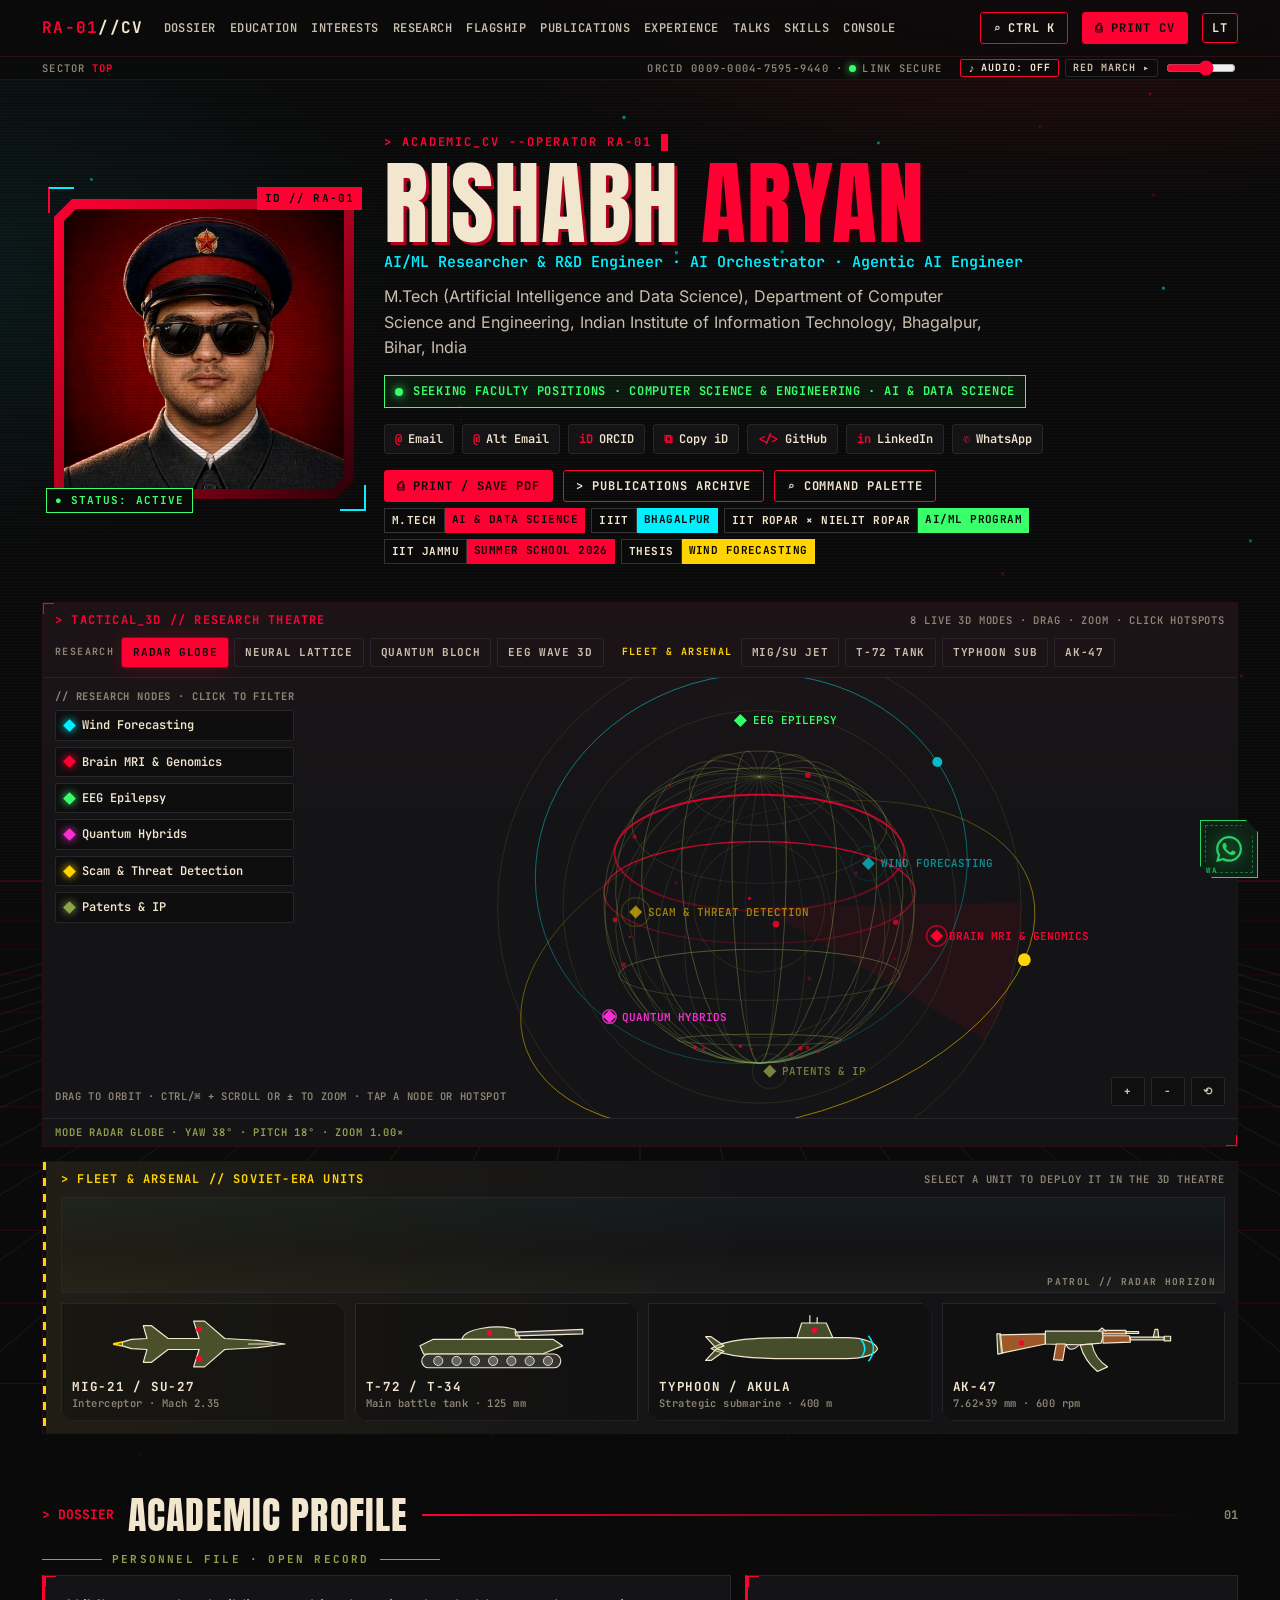
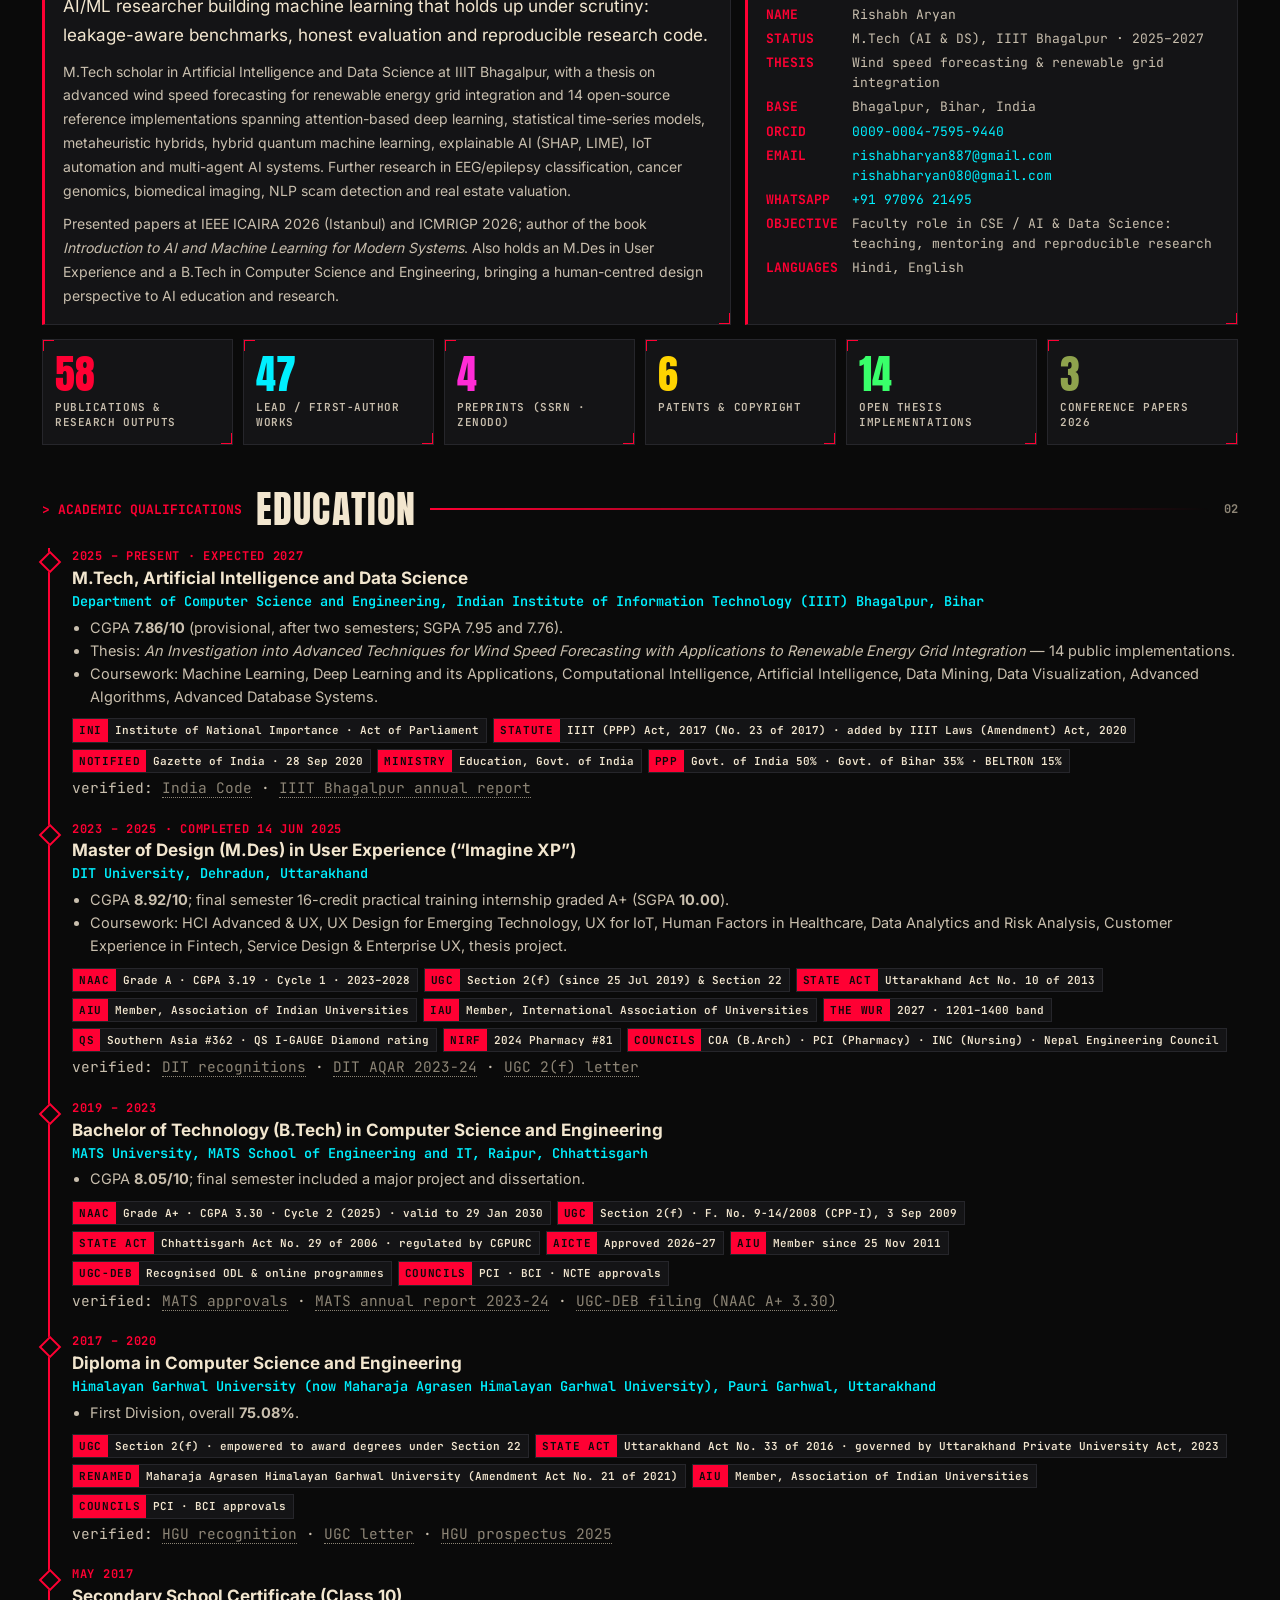
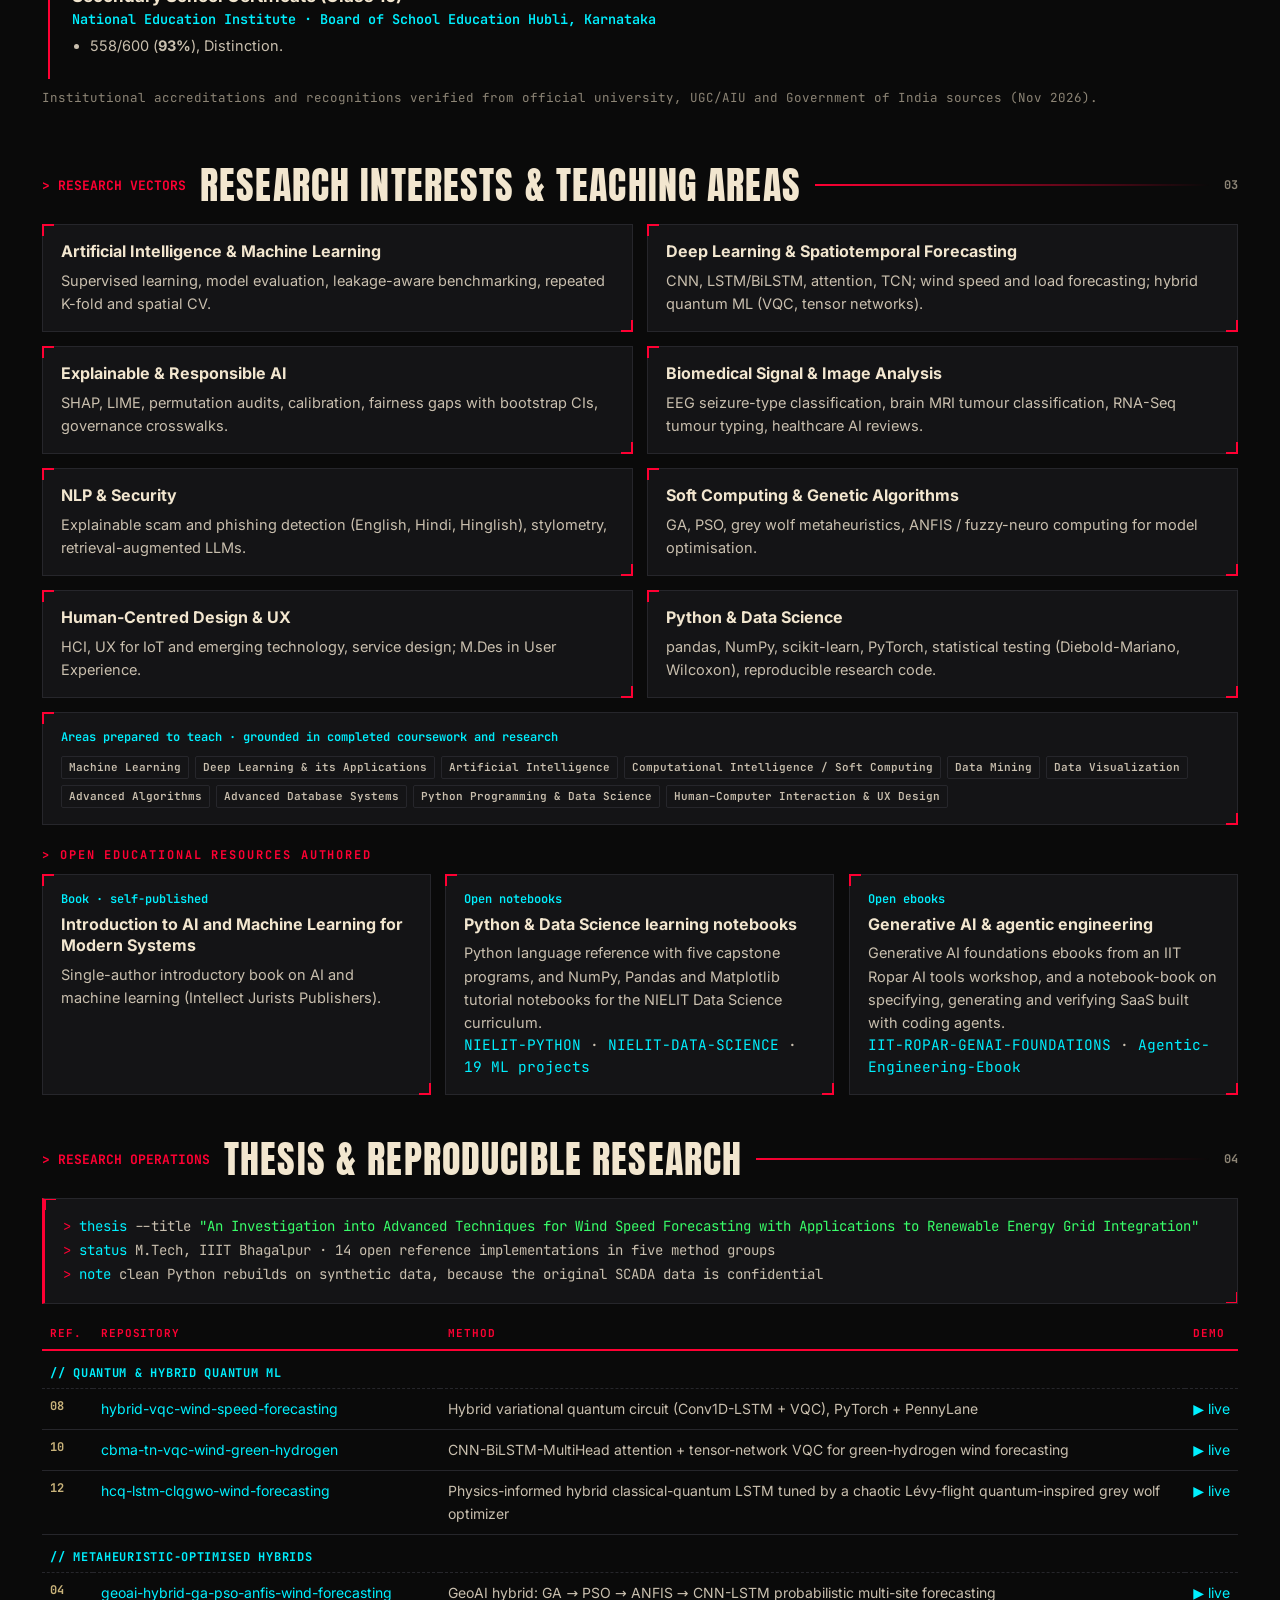
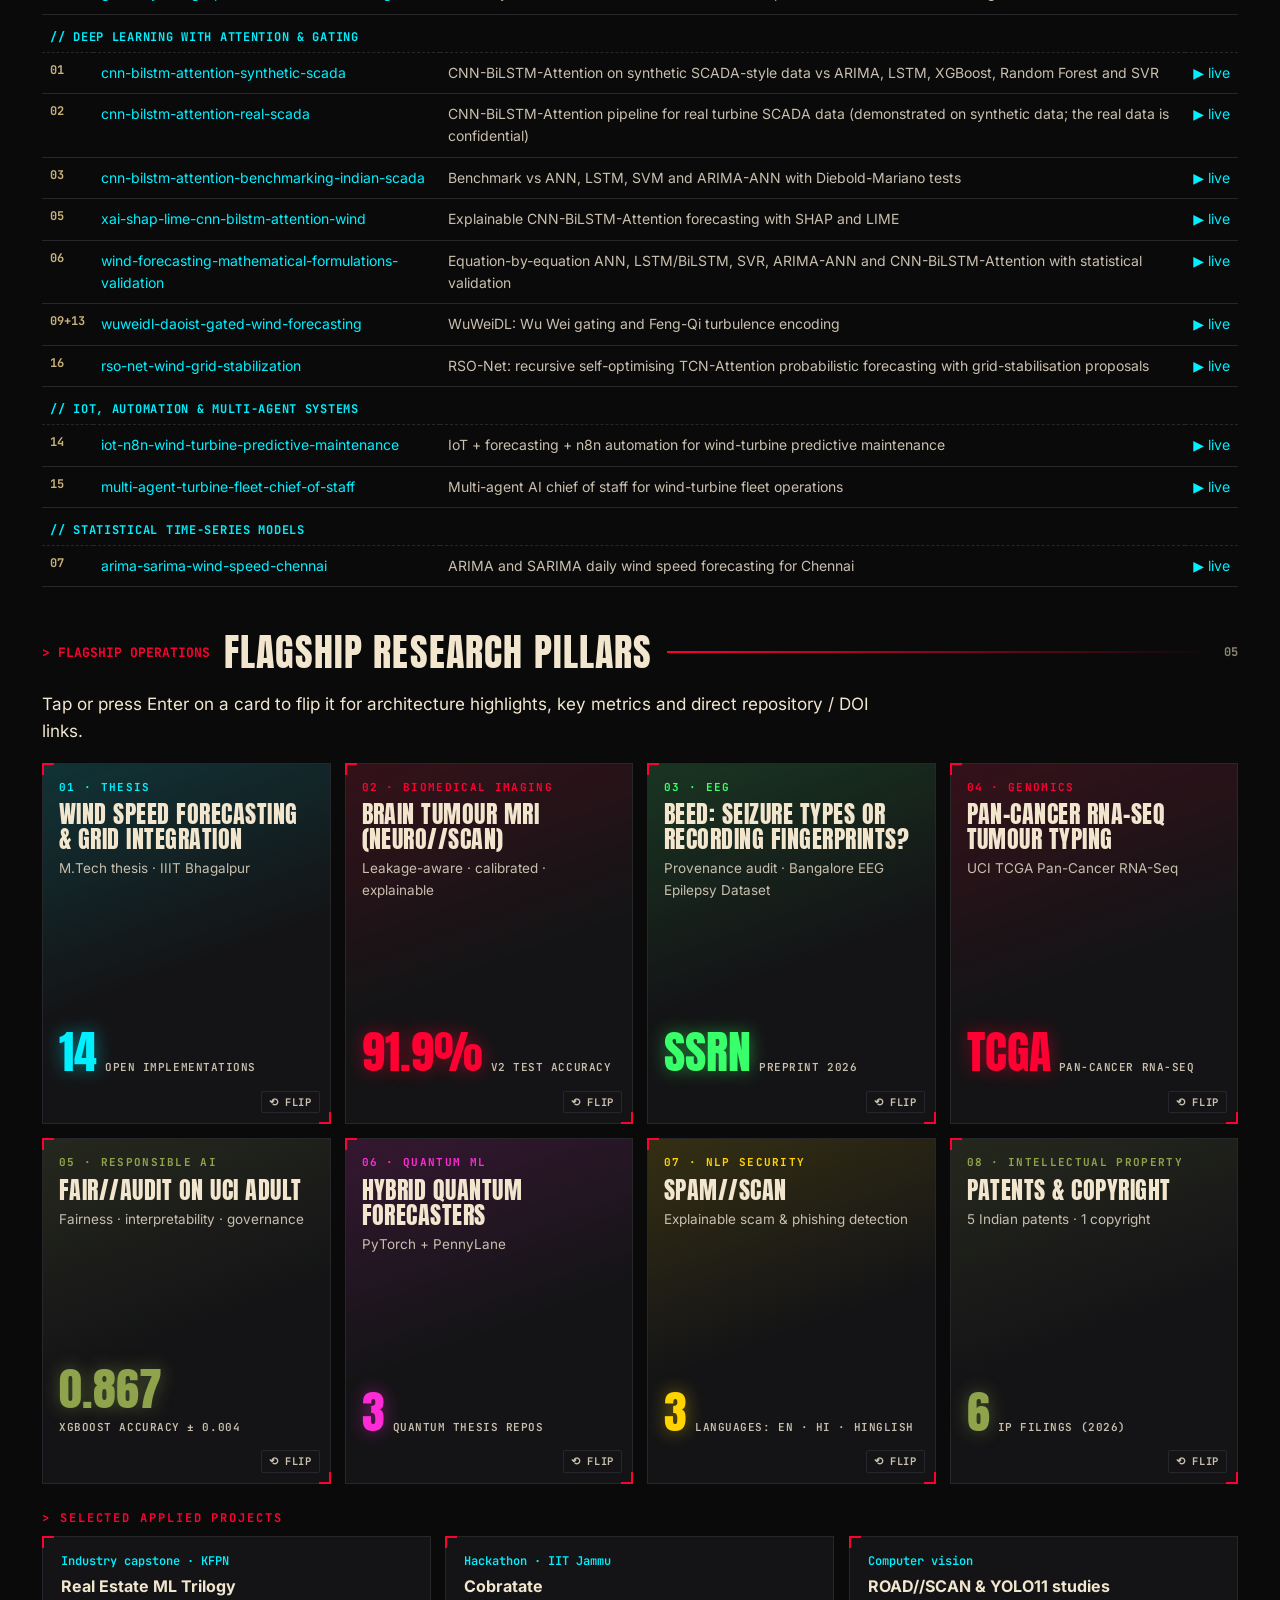
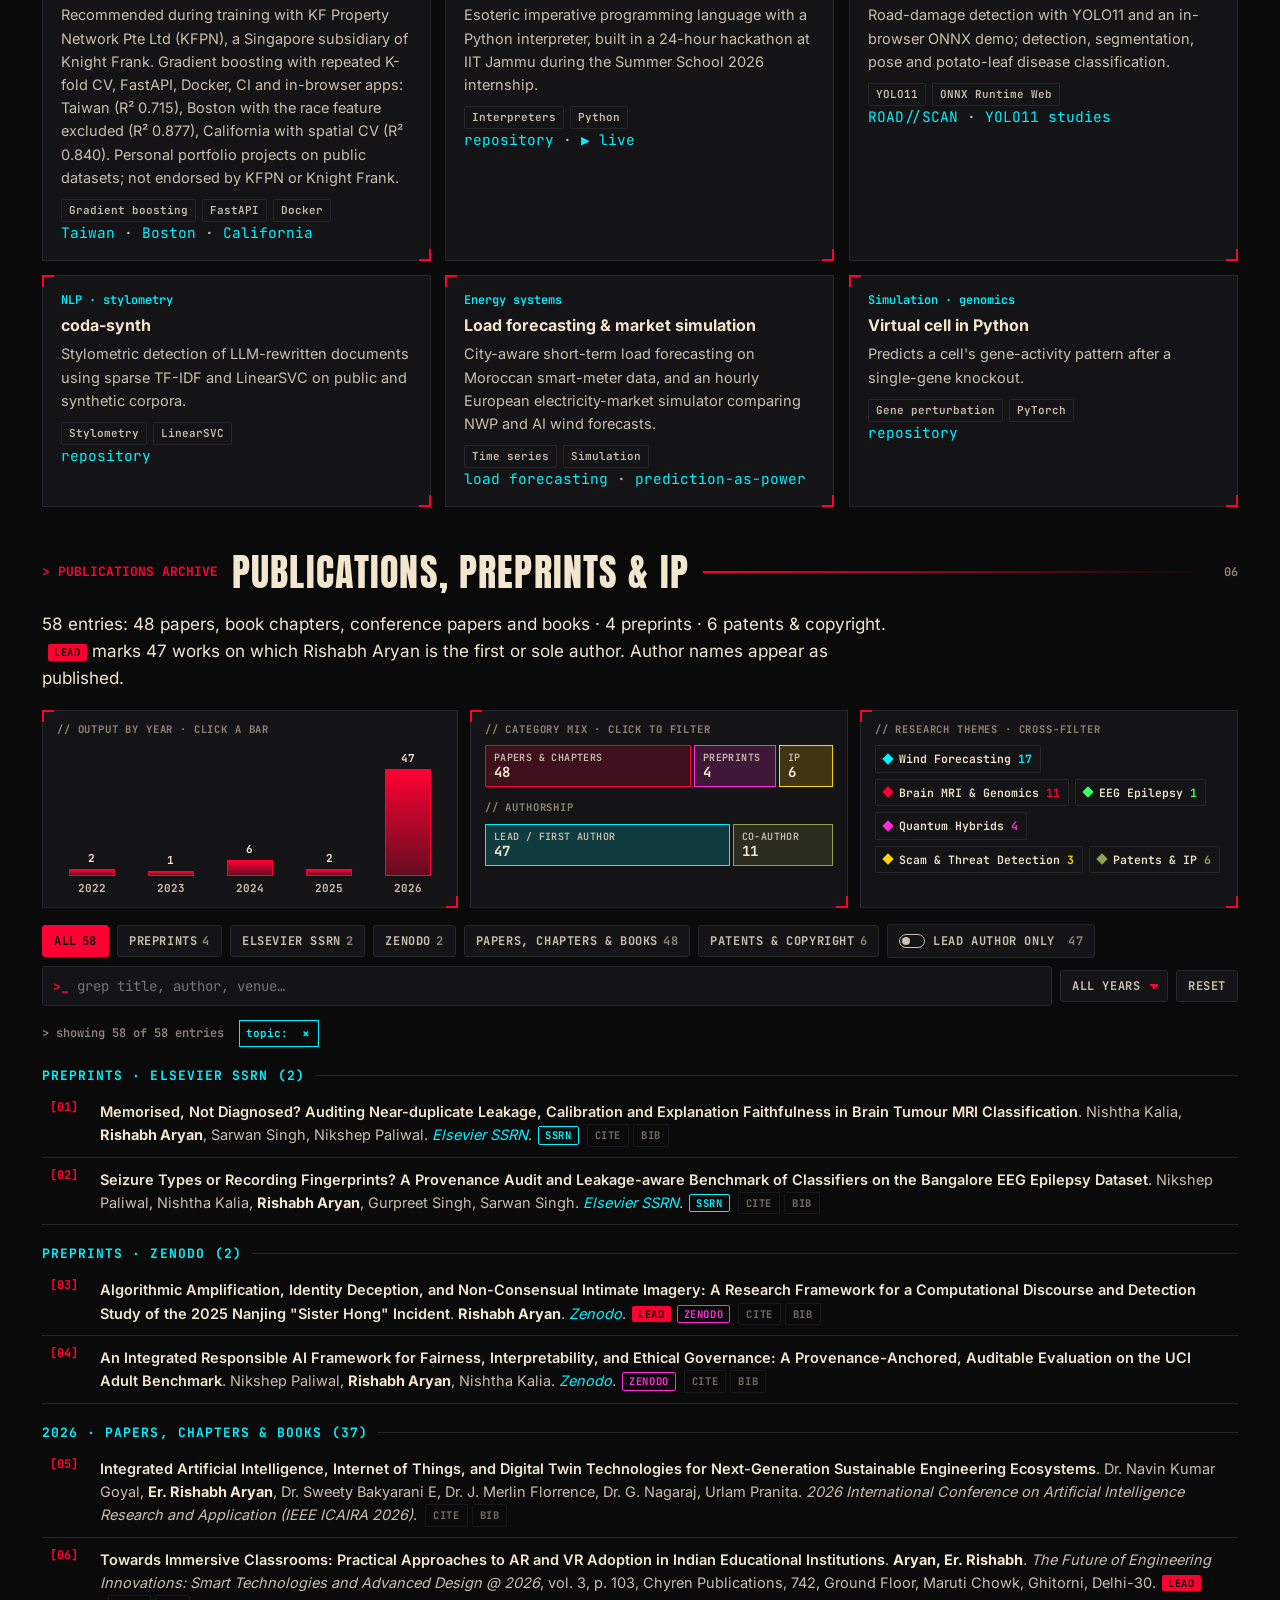
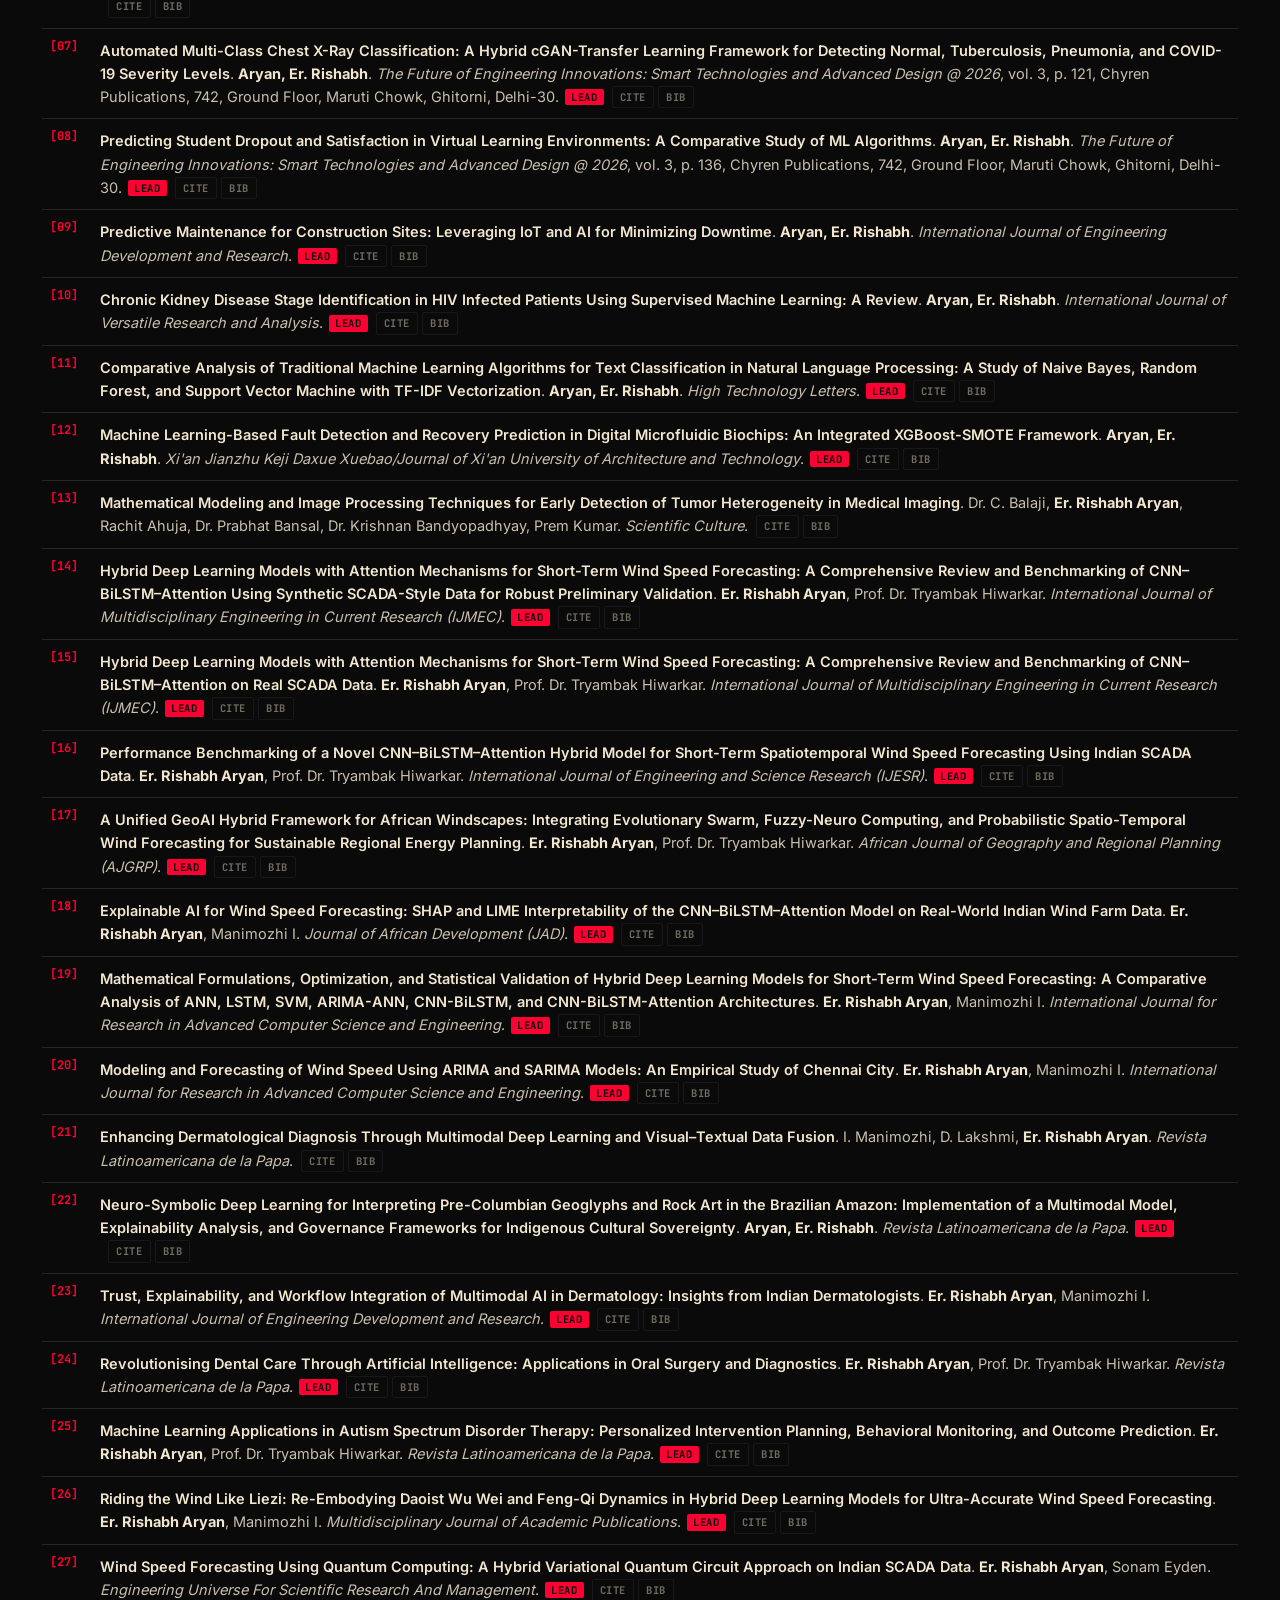
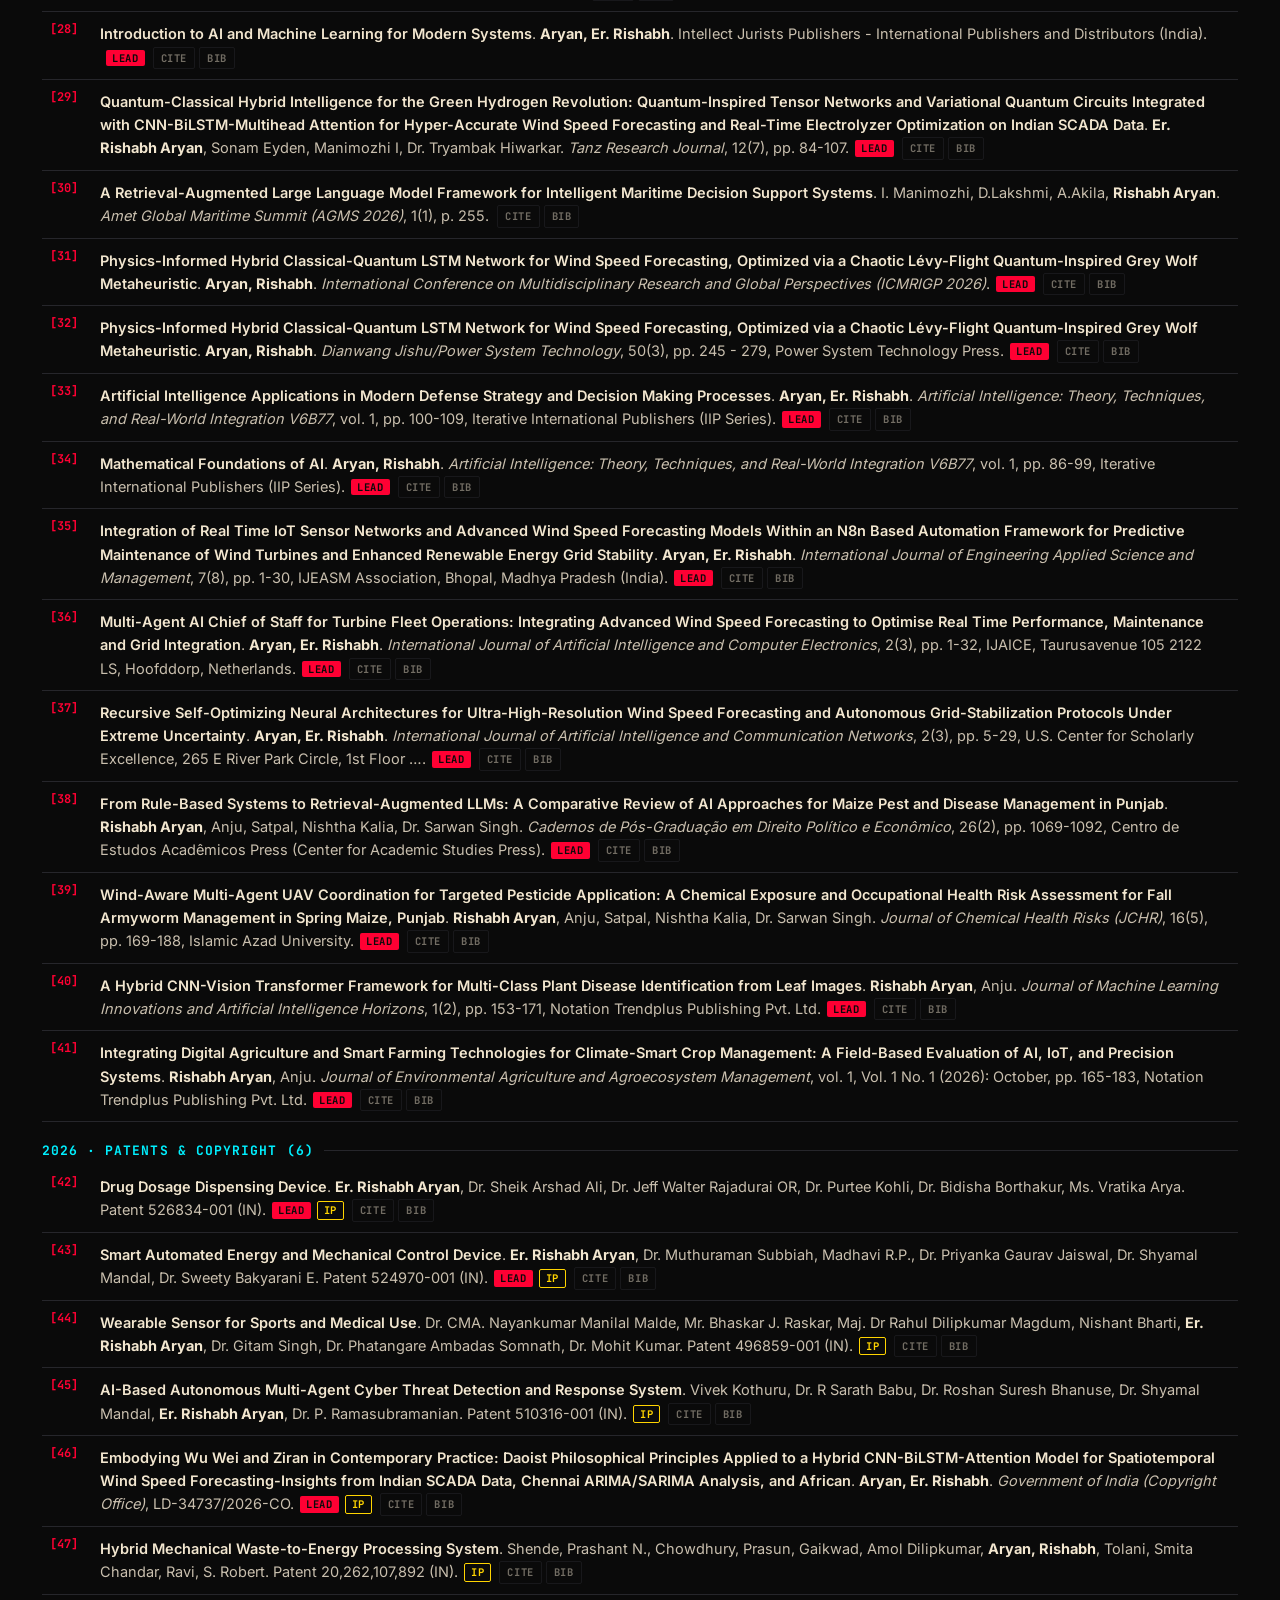
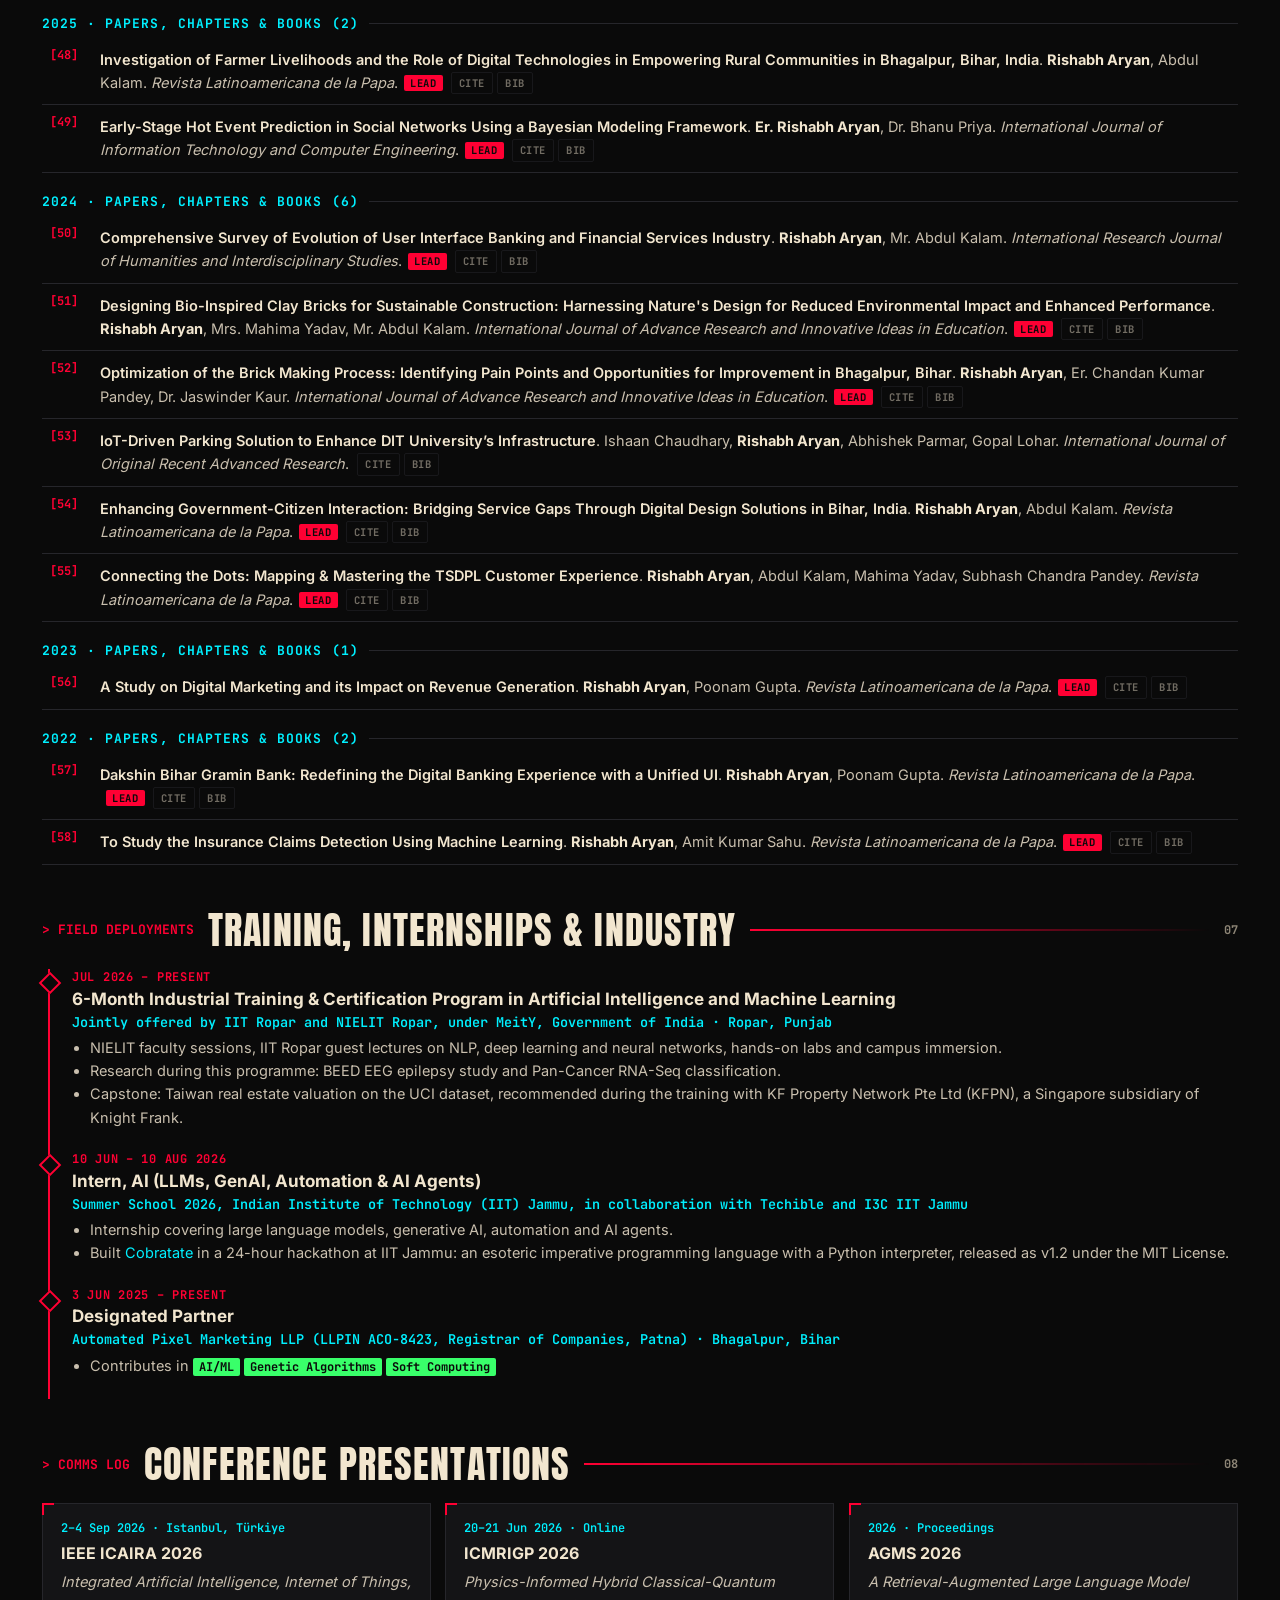
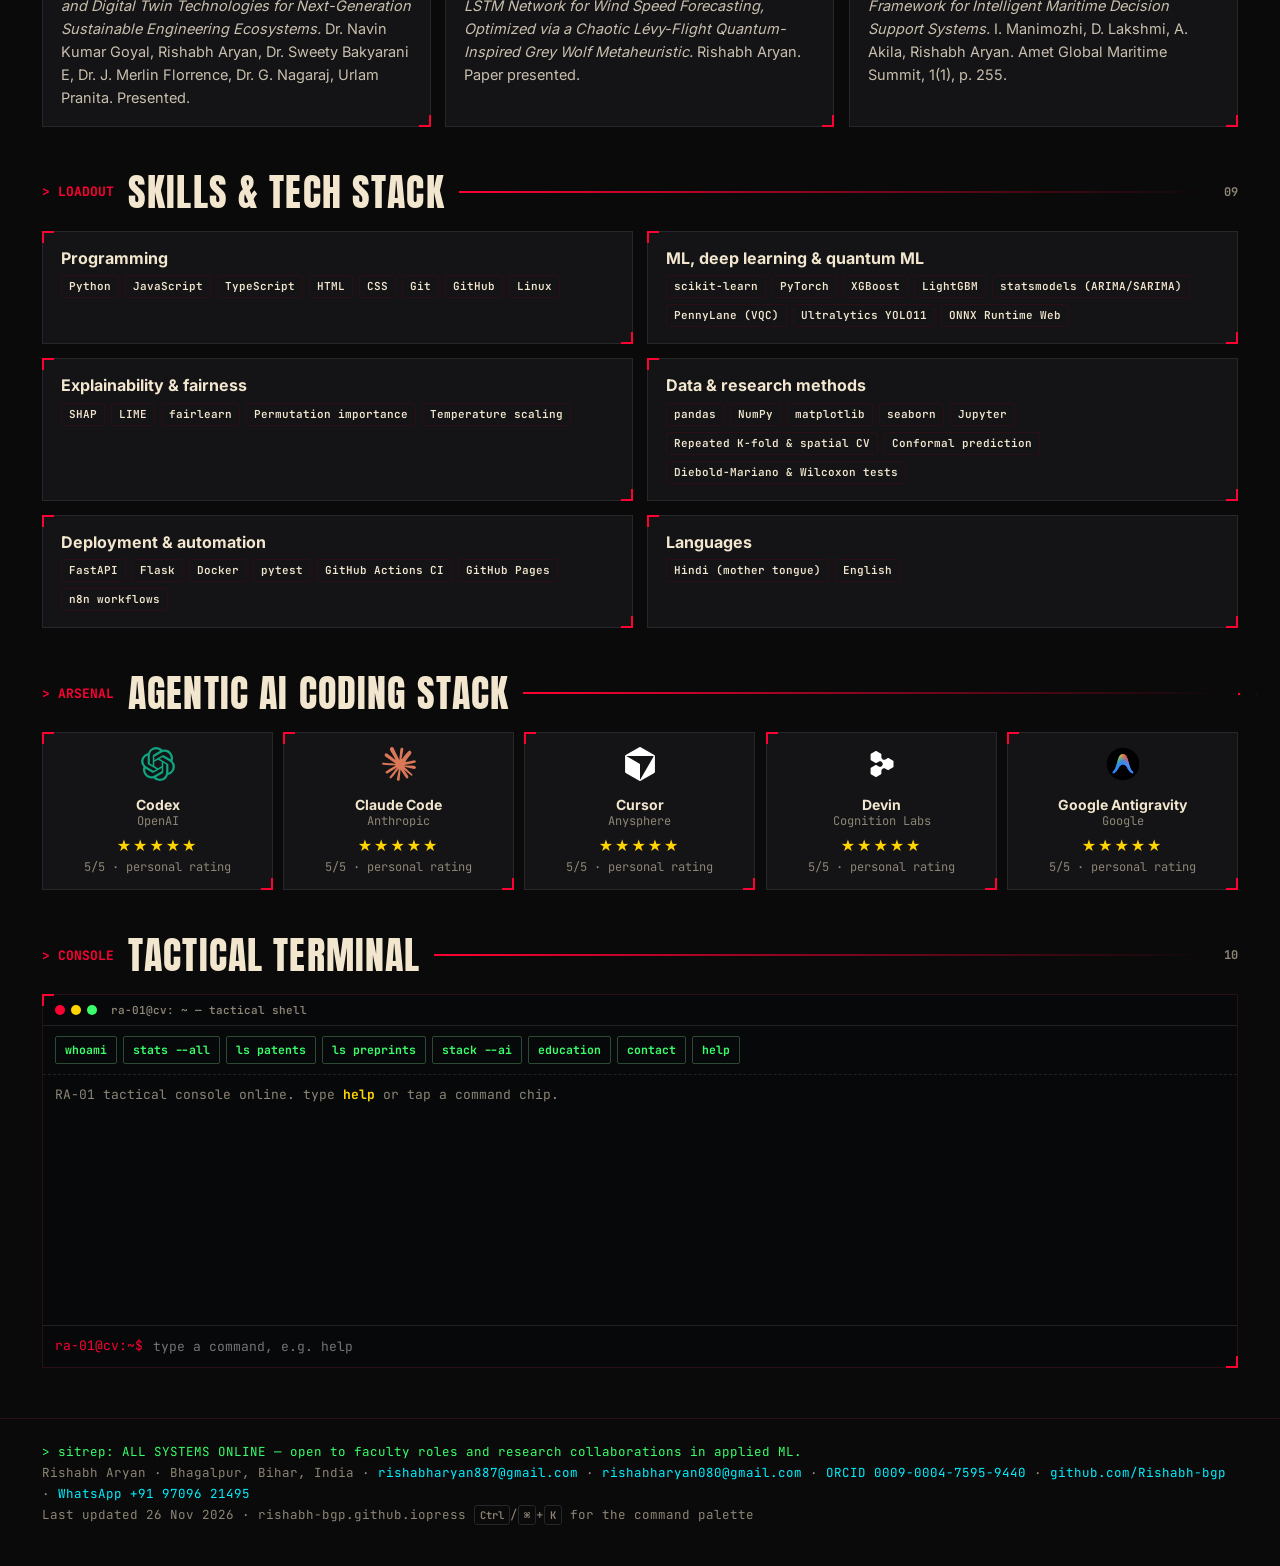
==== commit d91f6f8f: "Add 3D Soviet-era fleet and arsenal models, procedural soundtrack and QA fixes" ====
--- a/index.html
+++ b/index.html
@@ -15,7 +15,7 @@
 <link rel="icon" href="assets/favicon.svg" type="image/svg+xml">
 <link rel="preload" href="assets/fonts/anton.woff2" as="font" type="font/woff2" crossorigin><link rel="preload" href="assets/fonts/jbmono.woff2" as="font" type="font/woff2" crossorigin>
 <style>@font-face{font-family:'Anton';font-weight:400;font-display:swap;src:url(assets/fonts/anton.woff2) format('woff2')}@font-face{font-family:'Inter';font-weight:400 700;font-display:swap;src:url(assets/fonts/inter.woff2) format('woff2')}@font-face{font-family:'JetBrains Mono';font-weight:400 700;font-display:swap;src:url(assets/fonts/jbmono.woff2) format('woff2')}</style>
-<link rel="stylesheet" href="style.css?v=4">
+<link rel="stylesheet" href="style.css?v=5">
 <script>try{var t=localStorage.getItem('ra-theme');if(t)document.documentElement.setAttribute('data-theme',t)}catch(e){}document.documentElement.classList.add('js')</script>
 <script type="application/ld+json">{"@context": "https://schema.org", "@type": "Person", "name": "Rishabh Aryan", "url": "https://rishabh-bgp.github.io/", "image": "https://rishabh-bgp.github.io/assets/avatar.jpg", "email": "mailto:rishabharyan887@gmail.com", "telephone": "+919709621495", "jobTitle": "AI/ML Researcher & R&D Engineer", "description": "Academic CV of Rishabh Aryan — AI/ML researcher, M.Tech (Artificial Intelligence and Data Science), Department of Computer Science and Engineering, IIIT Bhagalpur. 58 research outputs (47 as lead author), 4 preprints, 6 patents & copyright, 14 open-source thesis implementations. Seeking faculty positions in CSE / AI & Data Science.", "affiliation": {"@type": "CollegeOrUniversity", "name": "Indian Institute of Information Technology, Bhagalpur", "department": {"@type": "Organization", "name": "Department of Computer Science and Engineering"}}, "alumniOf": [{"@type": "CollegeOrUniversity", "name": "DIT University"}, {"@type": "CollegeOrUniversity", "name": "MATS University"}, {"@type": "CollegeOrUniversity", "name": "Himalayan Garhwal University"}], "address": {"@type": "PostalAddress", "addressLocality": "Bhagalpur", "addressRegion": "Bihar", "addressCountry": "IN"}, "identifier": {"@type": "PropertyValue", "propertyID": "ORCID", "value": "0009-0004-7595-9440"}, "sameAs": ["https://orcid.org/0009-0004-7595-9440", "https://github.com/Rishabh-bgp", "https://www.linkedin.com/in/rishabh-aryan-52bb07287"], "knowsAbout": ["Machine Learning", "Deep Learning", "Wind Speed Forecasting", "Explainable AI", "Responsible AI", "Biomedical Machine Learning", "Natural Language Processing", "Soft Computing", "Genetic Algorithms", "Quantum Machine Learning", "User Experience Design"], "knowsLanguage": ["Hindi", "English"]}</script>
 </head>
@@ -30,7 +30,7 @@
   <button class="btn menu-btn" id="menuBtn" aria-controls="nav" aria-expanded="false">≡ Menu</button>
   <button class="btn solid hide-sm" data-print-cv>⎙ Print CV</button>
   <button class="btn icon-btn" id="themeBtn" aria-label="Toggle theme">LT</button>
-</div><div class="hudline"><div class="wrap"><span>SECTOR</span> <b id="hudSection">TOP</b><span class="hud-r">ORCID 0009-0004-7595-9440 · <span class="okdot"></span> LINK SECURE</span></div></div></header>
+</div><div class="hudline"><div class="wrap"><span>SECTOR</span> <b id="hudSection">TOP</b><span class="hud-r">ORCID 0009-0004-7595-9440 · <span class="okdot"></span> LINK SECURE</span><span class="au" role="group" aria-label="Procedural soundtrack"><button class="au-play" id="auPlay" type="button" aria-pressed="false"><span class="au-ic" aria-hidden="true">♪</span><span class="au-lbl">AUDIO: OFF</span><span class="eq" aria-hidden="true"><i></i><i></i><i></i><i></i></span></button><button class="au-trk" id="auTrk" type="button" title="Next track">RED MARCH ▸</button><input class="au-vol" id="auVol" type="range" min="0" max="100" value="60" aria-label="Soundtrack volume"></span></div></div></header>
 
 <div class="hero-zone" id="top">
 <canvas id="field" aria-hidden="true"></canvas>
@@ -72,21 +72,31 @@
   </div>
 </header>
 
-<div class="sc-panel hud no-print" data-active-mode="globe" aria-label="Interactive 3D research showcase">
+<div class="sc-panel hud no-print" id="theatre" data-active-mode="globe" data-kind="research" aria-label="Interactive 3D research theatre with Soviet-era fleet and arsenal models">
   <div class="sc-head">
-    <span class="sc-title">&gt; TACTICAL_3D // RESEARCH THEATRE</span>
+    <span class="sc-title">&gt; TACTICAL_3D // RESEARCH THEATRE</span><span class="sc-sub">8 live 3D modes · drag · zoom · click hotspots</span>
     <div class="sc-modes" role="group" aria-label="3D mode">
-      <button data-mode="globe" aria-pressed="true">Radar Globe</button><button data-mode="lattice" aria-pressed="false">Neural Lattice</button><button data-mode="bloch" aria-pressed="false">Quantum Bloch</button><button data-mode="eeg" aria-pressed="false">EEG Wave 3D</button>
+      <span class="sc-grp"><span class="sc-gl">Research</span><button data-mode="globe" aria-pressed="true">Radar Globe</button><button data-mode="lattice" aria-pressed="false">Neural Lattice</button><button data-mode="bloch" aria-pressed="false">Quantum Bloch</button><button data-mode="eeg" aria-pressed="false">EEG Wave 3D</button></span><span class="sc-grp fleet"><span class="sc-gl">Fleet &amp; Arsenal</span><button data-mode="jet" aria-pressed="false">MiG/Su Jet</button><button data-mode="tank" aria-pressed="false">T-72 Tank</button><button data-mode="sub" aria-pressed="false">Typhoon Sub</button><button data-mode="ak" aria-pressed="false">AK-47</button></span>
     </div>
   </div>
   <div class="sc-body">
     <canvas id="showcase" tabindex="0" aria-label="3D research showcase. Drag to orbit, arrow keys rotate, plus and minus zoom. Research nodes filter the publications archive."></canvas>
     <div class="sc-tip" hidden></div>
     <div class="sc-legend"><div class="sc-lt">// research nodes · click to filter</div><button class="sc-node" data-node="wind" style="--c:var(--cyan)"><i></i>Wind Forecasting</button><button class="sc-node" data-node="bio" style="--c:var(--red)"><i></i>Brain MRI &amp; Genomics</button><button class="sc-node" data-node="eeg" style="--c:var(--green)"><i></i>EEG Epilepsy</button><button class="sc-node" data-node="quantum" style="--c:var(--pink)"><i></i>Quantum Hybrids</button><button class="sc-node" data-node="sec" style="--c:var(--yellow)"><i></i>Scam &amp; Threat Detection</button><button class="sc-node" data-node="ip" style="--c:var(--olive)"><i></i>Patents &amp; IP</button></div>
-    <div class="sc-zoom"><button data-zoom="in" aria-label="Zoom in">+</button><button data-zoom="out" aria-label="Zoom out">−</button><button data-zoom="reset" aria-label="Reset view">⟲</button></div>
-    <div class="sc-hint">drag to orbit · ctrl/⌘ + scroll or ± to zoom · tap a node</div>
+    <div class="sc-zoom"><button class="sc-act" data-act type="button" hidden>▶ Action</button><button data-zoom="in" aria-label="Zoom in">+</button><button data-zoom="out" aria-label="Zoom out">−</button><button data-zoom="reset" aria-label="Reset view">⟲</button></div>
+    <div class="sc-hint">drag to orbit · ctrl/⌘ + scroll or ± to zoom · tap a node or hotspot</div>
   </div>
   <div class="sc-readout mono">MODE RADAR GLOBE</div>
+</div>
+<div class="arsenal no-print" aria-label="Fleet and arsenal: deploy a 3D unit">
+  <div class="ars-head"><span class="ars-t">&gt; FLEET &amp; ARSENAL // SOVIET-ERA UNITS</span><span class="ars-s">select a unit to deploy it in the 3D theatre</span></div>
+  <div class="patrol-wrap"><canvas id="patrol" aria-hidden="true"></canvas><span class="patrol-l">PATROL // RADAR HORIZON</span></div>
+  <div class="ars-grid">
+    <button class="unit" data-unit="jet" aria-pressed="false" type="button"><svg viewBox="0 0 200 70" aria-hidden="true"><path class="m" d="M190 35 L160 31 L124 29 L102 10 L90 10 L96 29 L62 29 L44 15 L35 15 L39 29 L22 30 L12 33 L12 37 L22 40 L39 41 L35 55 L44 55 L62 41 L96 41 L90 60 L102 60 L124 41 L160 39 Z"/><path class="g" d="M150 35 L176 35"/><circle class="r" cx="96" cy="19" r="3.2"/><circle class="r" cx="96" cy="51" r="3.2"/><path class="f" d="M12 33 L2 35 L12 37"/></svg><b>MiG-21 / Su-27</b><span>Interceptor · Mach 2.35</span></button>
+    <button class="unit" data-unit="tank" aria-pressed="false" type="button"><svg viewBox="0 0 200 70" aria-hidden="true"><path class="m" d="M20 46 L150 46 L172 37 L162 30 L30 30 L16 37 Z"/><path class="m" d="M62 30 C64 18 100 13 120 19 L126 30 Z"/><path class="g" d="M120 22 L194 19 L194 24 L121 26 Z"/><rect class="d" x="18" y="46" width="152" height="15" rx="7.5"/><g class="w"><circle cx="36" cy="53.5" r="5"/><circle cx="56" cy="53.5" r="5"/><circle cx="76" cy="53.5" r="5"/><circle cx="96" cy="53.5" r="5"/><circle cx="116" cy="53.5" r="5"/><circle cx="136" cy="53.5" r="5"/><circle cx="156" cy="53.5" r="5"/></g><circle class="r" cx="92" cy="23" r="3"/></svg><b>T-72 / T-34</b><span>Main battle tank · 125 mm</span></button>
+    <button class="unit" data-unit="sub" aria-pressed="false" type="button"><svg viewBox="0 0 200 70" aria-hidden="true"><path class="m" d="M14 40 C30 30 60 28 100 28 L162 28 C182 28 194 34 196 40 C194 46 182 51 162 51 L100 51 C60 51 30 49 14 40 Z"/><path class="m" d="M108 28 L113 12 L140 12 L147 28 Z"/><path class="g" d="M122 12 L122 4 M130 12 L130 6"/><path class="m" d="M20 40 L8 27 L14 27 L28 37 Z M20 40 L8 53 L14 53 L28 43 Z"/><path class="s" d="M178 30 Q186 40 178 50 M186 26 Q197 40 186 54"/><circle class="r" cx="127" cy="20" r="3"/></svg><b>Typhoon / Akula</b><span>Strategic submarine · 400 m</span></button>
+    <button class="unit" data-unit="ak" aria-pressed="false" type="button"><svg viewBox="0 0 200 70" aria-hidden="true"><path class="wd" d="M8 25 L58 24 L58 35 L10 45 Z"/><path class="m" d="M5 24 L9 24 L11 45 L6 46 Z"/><path class="m" d="M58 21 L120 21 L121 27 L119 34 L96 36 L58 35 Z"/><path class="wd" d="M70 35 L80 35 L77 53 L67 52 Z"/><path class="g" d="M81 36 Q85 45 94 37"/><path class="m" d="M96 36 L109 35 C111 46 117 54 126 60 L115 65 C105 57 99 47 96 36 Z"/><path class="wd" d="M121 26 L150 26 L151 33 L121 34 Z"/><path class="wd" d="M121 20 L146 20 L147 24 L121 24 Z"/><path class="m" d="M146 21.5 L160 21.5 L160 23.5 L146 23.5 Z"/><path class="m" d="M151 27.5 L188 27.5 L188 30.5 L151 30.5 Z"/><path class="m" d="M176 27.5 L178 19 L181 19 L182 27.5 Z"/><path class="m" d="M188 26.5 L195 26.5 L195 31.5 L188 31.5 Z"/><path class="g" d="M116 21 L120 17.5 L124 21"/><circle class="r" cx="32" cy="34" r="3"/></svg><b>AK-47</b><span>7.62×39 mm · 600 rpm</span></button>
+  </div>
 </div>
 </div></div>
 
@@ -111,7 +121,7 @@
 </div>
 <div class="stats reveal" style="margin-top:14px"><div class="stat hud holo" data-tilt="12" style="--c:var(--red)"><div class="n" data-count="58">58</div><div class="l">Publications &amp; research outputs</div></div><div class="stat hud holo" data-tilt="12" style="--c:var(--cyan)"><div class="n" data-count="47">47</div><div class="l">Lead / first-author works</div></div><div class="stat hud holo" data-tilt="12" style="--c:var(--pink)"><div class="n" data-count="4">4</div><div class="l">Preprints (SSRN · Zenodo)</div></div><div class="stat hud holo" data-tilt="12" style="--c:var(--yellow)"><div class="n" data-count="6">6</div><div class="l">Patents &amp; copyright</div></div><div class="stat hud holo" data-tilt="12" style="--c:var(--green)"><div class="n" data-count="14">14</div><div class="l">Open thesis implementations</div></div><div class="stat hud holo" data-tilt="12" style="--c:var(--olive)"><div class="n" data-count="3">3</div><div class="l">Conference papers 2026</div></div></div></section>
 
-<section id="education" data-pal-section="Education — academic qualifications" class=""><div class="h"><span class="cmd">&gt; ACADEMIC QUALIFICATIONS</span><h2>Education</h2><span class="rule"></span><span class="idx">02</span></div><div class="tl"><div class="tl-item reveal" data-pal-degree="M.Tech AI & Data Science — IIIT Bhagalpur (2025–2027)"><div class="when">2025 – present · expected 2027</div><h3>M.Tech, Artificial Intelligence and Data Science</h3><div class="where">Department of Computer Science and Engineering, Indian Institute of Information Technology (IIIT) Bhagalpur, Bihar</div><ul><li>CGPA <b>7.86/10</b> (provisional, after two semesters; SGPA 7.95 and 7.76).</li><li>Thesis: <em>An Investigation into Advanced Techniques for Wind Speed Forecasting with Applications to Renewable Energy Grid Integration</em> — 14 public implementations.</li><li>Coursework: Machine Learning, Deep Learning and its Applications, Computational Intelligence, Artificial Intelligence, Data Mining, Data Visualization, Advanced Algorithms, Advanced Database Systems.</li></ul><div class="acc-row"><span class="acc"><i>INI</i><b>Institute of National Importance · Act of Parliament</b></span><span class="acc"><i>STATUTE</i><b>IIIT (PPP) Act, 2017 (No. 23 of 2017) · added by IIIT Laws (Amendment) Act, 2020</b></span><span class="acc"><i>GAZETTE</i><b>Gazette of India · 28 Sep 2020</b></span><span class="acc"><i>MINISTRY</i><b>Ministry of Education, Govt. of India</b></span><span class="acc"><i>PPP</i><b>Govt. of India 50% · Govt. of Bihar 35% · BELTRON 15%</b></span></div><p class="acc-src no-print">verified: <a href="https://www.indiacode.nic.in/handle/123456789/2245" target="_blank" rel="noopener">India Code</a> · <a href="https://iiitbh.ac.in/sites/default/files/Document/Annual_Report_2022-23_Ver3.pdf" target="_blank" rel="noopener">IIIT Bhagalpur annual report</a></p></div><div class="tl-item reveal" data-pal-degree="M.Des User Experience — DIT University (2023–2025)"><div class="when">2023 – 2025 · completed 14 Jun 2025</div><h3>Master of Design (M.Des) in User Experience (“Imagine XP”)</h3><div class="where">DIT University, Dehradun, Uttarakhand</div><ul><li>CGPA <b>8.92/10</b>; final semester 16-credit practical training internship graded A+ (SGPA <b>10.00</b>).</li><li>Coursework: HCI Advanced &amp; UX, UX Design for Emerging Technology, UX for IoT, Human Factors in Healthcare, Data Analytics and Risk Analysis, Customer Experience in Fintech, Service Design &amp; Enterprise UX, thesis project.</li></ul><div class="acc-row"><span class="acc"><i>NAAC</i><b>Grade A · CGPA 3.19 · Cycle 1 · 2023–2028</b></span><span class="acc"><i>UGC</i><b>Section 2(f) (since 25 Jul 2019) &amp; Section 22</b></span><span class="acc"><i>STATE ACT</i><b>Uttarakhand Act No. 10 of 2013</b></span><span class="acc"><i>AIU</i><b>Member, Association of Indian Universities</b></span><span class="acc"><i>IAU</i><b>Member, International Association of Universities</b></span><span class="acc"><i>THE WUR</i><b>2027 · 1201–1400 band</b></span><span class="acc"><i>QS</i><b>Southern Asia #362 · QS I-GAUGE Diamond rating</b></span><span class="acc"><i>NIRF</i><b>2024 Pharmacy #81</b></span><span class="acc"><i>COUNCILS</i><b>COA (B.Arch) · PCI (Pharmacy) · INC (Nursing) · Nepal Engineering Council</b></span></div><p class="acc-src no-print">verified: <a href="https://www.dituniversity.edu.in/about-us/university-recognitions" target="_blank" rel="noopener">DIT recognitions</a> · <a href="https://www.dituniversity.edu.in/uploads/images/67ced513c60941741608211.pdf" target="_blank" rel="noopener">DIT AQAR 2023-24</a> · <a href="https://www.dituniversity.edu.in/assets/frontend/images/dit-images/recognotion3.pdf" target="_blank" rel="noopener">UGC 2(f) letter</a></p></div><div class="tl-item reveal" data-pal-degree="B.Tech CSE — MATS University (2019–2023)"><div class="when">2019 – 2023</div><h3>Bachelor of Technology (B.Tech) in Computer Science and Engineering</h3><div class="where">MATS University, MATS School of Engineering and IT, Raipur, Chhattisgarh</div><ul><li>CGPA <b>8.05/10</b>; final semester included a major project and dissertation.</li></ul><div class="acc-row"><span class="acc"><i>NAAC</i><b>Grade A+ · CGPA 3.30 · Cycle 2 (2025) · valid to 29 Jan 2030</b></span><span class="acc"><i>UGC</i><b>Section 2(f) · F. No. 9-14/2008 (CPP-I), 3 Sep 2009</b></span><span class="acc"><i>STATE ACT</i><b>Chhattisgarh Act No. 29 of 2006 · regulated by CGPURC</b></span><span class="acc"><i>AICTE</i><b>Approved 2026–27</b></span><span class="acc"><i>AIU</i><b>Member since 25 Nov 2011</b></span><span class="acc"><i>UGC-DEB</i><b>Recognised ODL &amp; online programmes</b></span><span class="acc"><i>COUNCILS</i><b>PCI · BCI · NCTE approvals</b></span></div><p class="acc-src no-print">verified: <a href="https://www.matsuniversity.ac.in/approval_recognitions" target="_blank" rel="noopener">MATS approvals</a> · <a href="https://www.matsuniversity.ac.in/pdfs/Annual%20Report%202023-24.pdf" target="_blank" rel="noopener">MATS annual report 2023-24</a> · <a href="https://matsuniversityonline.com/pdfs/1.%20UGC-DEB%20APPLICATION-2025(ONLINE%20MODE).pdf" target="_blank" rel="noopener">UGC-DEB filing (NAAC A+ 3.30)</a></p></div><div class="tl-item reveal" data-pal-degree="Diploma CSE — Himalayan Garhwal University (2017–2020)"><div class="when">2017 – 2020</div><h3>Diploma in Computer Science and Engineering</h3><div class="where">Himalayan Garhwal University (now Maharaja Agrasen Himalayan Garhwal University), Pauri Garhwal, Uttarakhand</div><ul><li>First Division, overall <b>75.08%</b>.</li></ul><div class="acc-row"><span class="acc"><i>UGC</i><b>Section 2(f) · empowered to award degrees under Section 22</b></span><span class="acc"><i>STATE ACT</i><b>Uttarakhand Act No. 33 of 2016 · governed by Uttarakhand Private University Act, 2023</b></span><span class="acc"><i>RENAMED</i><b>Maharaja Agrasen Himalayan Garhwal University (Amendment Act No. 21 of 2021)</b></span><span class="acc"><i>AIU</i><b>Member, Association of Indian Universities</b></span><span class="acc"><i>COUNCILS</i><b>PCI · BCI approvals</b></span></div><p class="acc-src no-print">verified: <a href="https://www.hgu.ac.in/about-us" target="_blank" rel="noopener">HGU recognition</a> · <a href="https://hgu.ac.in/assets/media/UGCRecognition.PDF" target="_blank" rel="noopener">UGC letter</a> · <a href="https://hgu.ac.in/assets/pdf/brochure.pdf" target="_blank" rel="noopener">HGU prospectus 2025</a></p></div><div class="tl-item reveal" data-pal-degree="Class 10 — 93%, Distinction (2017)"><div class="when">May 2017</div><h3>Secondary School Certificate (Class 10)</h3><div class="where">National Education Institute · Board of School Education Hubli, Karnataka</div><ul><li>558/600 (<b>93%</b>), Distinction.</li></ul></div></div><p class="note no-print">Institutional accreditations and recognitions verified from official university, UGC/AIU and Government of India sources (Nov 2026).</p></section>
+<section id="education" data-pal-section="Education — academic qualifications" class=""><div class="h"><span class="cmd">&gt; ACADEMIC QUALIFICATIONS</span><h2>Education</h2><span class="rule"></span><span class="idx">02</span></div><div class="tl"><div class="tl-item reveal" data-pal-degree="M.Tech AI & Data Science — IIIT Bhagalpur (2025–2027)"><div class="when">2025 – present · expected 2027</div><h3>M.Tech, Artificial Intelligence and Data Science</h3><div class="where">Department of Computer Science and Engineering, Indian Institute of Information Technology (IIIT) Bhagalpur, Bihar</div><ul><li>CGPA <b>7.86/10</b> (provisional, after two semesters; SGPA 7.95 and 7.76).</li><li>Thesis: <em>An Investigation into Advanced Techniques for Wind Speed Forecasting with Applications to Renewable Energy Grid Integration</em> — 14 public implementations.</li><li>Coursework: Machine Learning, Deep Learning and its Applications, Computational Intelligence, Artificial Intelligence, Data Mining, Data Visualization, Advanced Algorithms, Advanced Database Systems.</li></ul><div class="acc-row"><span class="acc"><i>INI</i><b>Institute of National Importance · Act of Parliament</b></span><span class="acc"><i>STATUTE</i><b>IIIT (PPP) Act, 2017 (No. 23 of 2017) · added by IIIT Laws (Amendment) Act, 2020</b></span><span class="acc"><i>NOTIFIED</i><b>Gazette of India · 28 Sep 2020</b></span><span class="acc"><i>MINISTRY</i><b>Education, Govt. of India</b></span><span class="acc"><i>PPP</i><b>Govt. of India 50% · Govt. of Bihar 35% · BELTRON 15%</b></span></div><p class="acc-src no-print">verified: <a href="https://www.indiacode.nic.in/handle/123456789/2245" target="_blank" rel="noopener">India Code</a> · <a href="https://iiitbh.ac.in/sites/default/files/Document/Annual_Report_2022-23_Ver3.pdf" target="_blank" rel="noopener">IIIT Bhagalpur annual report</a></p></div><div class="tl-item reveal" data-pal-degree="M.Des User Experience — DIT University (2023–2025)"><div class="when">2023 – 2025 · completed 14 Jun 2025</div><h3>Master of Design (M.Des) in User Experience (“Imagine XP”)</h3><div class="where">DIT University, Dehradun, Uttarakhand</div><ul><li>CGPA <b>8.92/10</b>; final semester 16-credit practical training internship graded A+ (SGPA <b>10.00</b>).</li><li>Coursework: HCI Advanced &amp; UX, UX Design for Emerging Technology, UX for IoT, Human Factors in Healthcare, Data Analytics and Risk Analysis, Customer Experience in Fintech, Service Design &amp; Enterprise UX, thesis project.</li></ul><div class="acc-row"><span class="acc"><i>NAAC</i><b>Grade A · CGPA 3.19 · Cycle 1 · 2023–2028</b></span><span class="acc"><i>UGC</i><b>Section 2(f) (since 25 Jul 2019) &amp; Section 22</b></span><span class="acc"><i>STATE ACT</i><b>Uttarakhand Act No. 10 of 2013</b></span><span class="acc"><i>AIU</i><b>Member, Association of Indian Universities</b></span><span class="acc"><i>IAU</i><b>Member, International Association of Universities</b></span><span class="acc"><i>THE WUR</i><b>2027 · 1201–1400 band</b></span><span class="acc"><i>QS</i><b>Southern Asia #362 · QS I-GAUGE Diamond rating</b></span><span class="acc"><i>NIRF</i><b>2024 Pharmacy #81</b></span><span class="acc"><i>COUNCILS</i><b>COA (B.Arch) · PCI (Pharmacy) · INC (Nursing) · Nepal Engineering Council</b></span></div><p class="acc-src no-print">verified: <a href="https://www.dituniversity.edu.in/about-us/university-recognitions" target="_blank" rel="noopener">DIT recognitions</a> · <a href="https://www.dituniversity.edu.in/uploads/images/67ced513c60941741608211.pdf" target="_blank" rel="noopener">DIT AQAR 2023-24</a> · <a href="https://www.dituniversity.edu.in/assets/frontend/images/dit-images/recognotion3.pdf" target="_blank" rel="noopener">UGC 2(f) letter</a></p></div><div class="tl-item reveal" data-pal-degree="B.Tech CSE — MATS University (2019–2023)"><div class="when">2019 – 2023</div><h3>Bachelor of Technology (B.Tech) in Computer Science and Engineering</h3><div class="where">MATS University, MATS School of Engineering and IT, Raipur, Chhattisgarh</div><ul><li>CGPA <b>8.05/10</b>; final semester included a major project and dissertation.</li></ul><div class="acc-row"><span class="acc"><i>NAAC</i><b>Grade A+ · CGPA 3.30 · Cycle 2 (2025) · valid to 29 Jan 2030</b></span><span class="acc"><i>UGC</i><b>Section 2(f) · F. No. 9-14/2008 (CPP-I), 3 Sep 2009</b></span><span class="acc"><i>STATE ACT</i><b>Chhattisgarh Act No. 29 of 2006 · regulated by CGPURC</b></span><span class="acc"><i>AICTE</i><b>Approved 2026–27</b></span><span class="acc"><i>AIU</i><b>Member since 25 Nov 2011</b></span><span class="acc"><i>UGC-DEB</i><b>Recognised ODL &amp; online programmes</b></span><span class="acc"><i>COUNCILS</i><b>PCI · BCI · NCTE approvals</b></span></div><p class="acc-src no-print">verified: <a href="https://www.matsuniversity.ac.in/approval_recognitions" target="_blank" rel="noopener">MATS approvals</a> · <a href="https://www.matsuniversity.ac.in/pdfs/Annual%20Report%202023-24.pdf" target="_blank" rel="noopener">MATS annual report 2023-24</a> · <a href="https://matsuniversityonline.com/pdfs/1.%20UGC-DEB%20APPLICATION-2025(ONLINE%20MODE).pdf" target="_blank" rel="noopener">UGC-DEB filing (NAAC A+ 3.30)</a></p></div><div class="tl-item reveal" data-pal-degree="Diploma CSE — Himalayan Garhwal University (2017–2020)"><div class="when">2017 – 2020</div><h3>Diploma in Computer Science and Engineering</h3><div class="where">Himalayan Garhwal University (now Maharaja Agrasen Himalayan Garhwal University), Pauri Garhwal, Uttarakhand</div><ul><li>First Division, overall <b>75.08%</b>.</li></ul><div class="acc-row"><span class="acc"><i>UGC</i><b>Section 2(f) · empowered to award degrees under Section 22</b></span><span class="acc"><i>STATE ACT</i><b>Uttarakhand Act No. 33 of 2016 · governed by Uttarakhand Private University Act, 2023</b></span><span class="acc"><i>RENAMED</i><b>Maharaja Agrasen Himalayan Garhwal University (Amendment Act No. 21 of 2021)</b></span><span class="acc"><i>AIU</i><b>Member, Association of Indian Universities</b></span><span class="acc"><i>COUNCILS</i><b>PCI · BCI approvals</b></span></div><p class="acc-src no-print">verified: <a href="https://www.hgu.ac.in/about-us" target="_blank" rel="noopener">HGU recognition</a> · <a href="https://hgu.ac.in/assets/media/UGCRecognition.PDF" target="_blank" rel="noopener">UGC letter</a> · <a href="https://hgu.ac.in/assets/pdf/brochure.pdf" target="_blank" rel="noopener">HGU prospectus 2025</a></p></div><div class="tl-item reveal" data-pal-degree="Class 10 — 93%, Distinction (2017)"><div class="when">May 2017</div><h3>Secondary School Certificate (Class 10)</h3><div class="where">National Education Institute · Board of School Education Hubli, Karnataka</div><ul><li>558/600 (<b>93%</b>), Distinction.</li></ul></div></div><p class="note no-print">Institutional accreditations and recognitions verified from official university, UGC/AIU and Government of India sources (Nov 2026).</p></section>
 
 <section id="interests" data-pal-section="Research interests & teaching areas" class=""><div class="h"><span class="cmd">&gt; RESEARCH VECTORS</span><h2>Research Interests &amp; Teaching Areas</h2><span class="rule"></span><span class="idx">03</span></div>
 <div class="grid2 reveal"><article class="card hud" data-tilt="5"><h3>Artificial Intelligence &amp; Machine Learning</h3><p>Supervised learning, model evaluation, leakage-aware benchmarking, repeated K-fold and spatial CV.</p></article><article class="card hud" data-tilt="5"><h3>Deep Learning &amp; Spatiotemporal Forecasting</h3><p>CNN, LSTM/BiLSTM, attention, TCN; wind speed and load forecasting; hybrid quantum ML (VQC, tensor networks).</p></article><article class="card hud" data-tilt="5"><h3>Explainable &amp; Responsible AI</h3><p>SHAP, LIME, permutation audits, calibration, fairness gaps with bootstrap CIs, governance crosswalks.</p></article><article class="card hud" data-tilt="5"><h3>Biomedical Signal &amp; Image Analysis</h3><p>EEG seizure-type classification, brain MRI tumour classification, RNA-Seq tumour typing, healthcare AI reviews.</p></article><article class="card hud" data-tilt="5"><h3>NLP &amp; Security</h3><p>Explainable scam and phishing detection (English, Hindi, Hinglish), stylometry, retrieval-augmented LLMs.</p></article><article class="card hud" data-tilt="5"><h3>Soft Computing &amp; Genetic Algorithms</h3><p>GA, PSO, grey wolf metaheuristics, ANFIS / fuzzy-neuro computing for model optimisation.</p></article><article class="card hud" data-tilt="5"><h3>Human-Centred Design &amp; UX</h3><p>HCI, UX for IoT and emerging technology, service design; M.Des in User Experience.</p></article><article class="card hud" data-tilt="5"><h3>Python &amp; Data Science</h3><p>pandas, NumPy, scikit-learn, PyTorch, statistical testing (Diebold-Mariano, Wilcoxon), reproducible research code.</p></article></div>
@@ -143,7 +153,7 @@
   <button class="filter" id="pubReset">Reset</button>
 </div>
 <div class="result no-print"><span id="pubCount"></span> <span class="topic-chip" id="topicChip" hidden>topic: <b></b> <button id="topicClear" aria-label="Clear topic filter">×</button></span></div>
-<div class="pub-group"><h3>Preprints · Elsevier SSRN <span>(2)</span></h3><ol class="pubs"><li id="pub-1" data-cat="preprint" data-kind="ssrn" data-year="2026" data-lead="0"><span class="no">[01]</span><span class="ptitle">Memorised, Not Diagnosed? Auditing Near-duplicate Leakage, Calibration and Explanation Faithfulness in Brain Tumour MRI Classification</span>. Nishtha Kalia, <strong>Rishabh Aryan</strong>, Sarwan Singh, Nikshep Paliwal. <a href="https://doi.org/10.2139/ssrn.7736020" target="_blank" rel="noopener"><em>Elsevier SSRN</em></a>.<span class="lb ssrn">SSRN</span><span class="pact no-print"><button class="mini" data-cite="0" title="Copy formatted citation">cite</button><button class="mini" data-bib="0" title="Copy BibTeX">bib</button></span></li><li id="pub-2" data-cat="preprint" data-kind="ssrn" data-year="2026" data-lead="0"><span class="no">[02]</span><span class="ptitle">Seizure Types or Recording Fingerprints? A Provenance Audit and Leakage-aware Benchmark of Classifiers on the Bangalore EEG Epilepsy Dataset</span>. Nikshep Paliwal, Nishtha Kalia, <strong>Rishabh Aryan</strong>, Gurpreet Singh, Sarwan Singh. <a href="https://doi.org/10.2139/ssrn.7736139" target="_blank" rel="noopener"><em>Elsevier SSRN</em></a>.<span class="lb ssrn">SSRN</span><span class="pact no-print"><button class="mini" data-cite="1" title="Copy formatted citation">cite</button><button class="mini" data-bib="1" title="Copy BibTeX">bib</button></span></li></ol></div><div class="pub-group"><h3>Preprints · Zenodo <span>(2)</span></h3><ol class="pubs"><li id="pub-3" data-cat="preprint" data-kind="zenodo" data-year="2026" data-lead="1"><span class="no">[03]</span><span class="ptitle">Algorithmic Amplification, Identity Deception, and Non-Consensual Intimate Imagery: A Research Framework for a Computational Discourse and Detection Study of the 2025 Nanjing "Sister Hong" Incident</span>. <strong>Rishabh Aryan</strong>. <a href="https://doi.org/10.5281/zenodo.24553548" target="_blank" rel="noopener"><em>Zenodo</em></a>.<span class="lb lead" title="First or sole author">Lead</span><span class="lb zen">Zenodo</span><span class="pact no-print"><button class="mini" data-cite="2" title="Copy formatted citation">cite</button><button class="mini" data-bib="2" title="Copy BibTeX">bib</button></span></li><li id="pub-4" data-cat="preprint" data-kind="zenodo" data-year="2026" data-lead="0"><span class="no">[04]</span><span class="ptitle">An Integrated Responsible AI Framework for Fairness, Interpretability, and Ethical Governance: A Provenance-Anchored, Auditable Evaluation on the UCI Adult Benchmark</span>. Nikshep Paliwal, <strong>Rishabh Aryan</strong>, Nishtha Kalia. <a href="https://doi.org/10.5281/zenodo.23959426" target="_blank" rel="noopener"><em>Zenodo</em></a>.<span class="lb zen">Zenodo</span><span class="pact no-print"><button class="mini" data-cite="3" title="Copy formatted citation">cite</button><button class="mini" data-bib="3" title="Copy BibTeX">bib</button></span></li></ol></div><div class="pub-group"><h3>2026 · Papers, chapters &amp; books <span>(37)</span></h3><ol class="pubs"><li id="pub-5" data-cat="paper" data-kind="paper" data-year="2026" data-lead="0"><span class="no">[05]</span><span class="ptitle">Integrated Artificial Intelligence, Internet of Things, and Digital Twin Technologies for Next-Generation Sustainable Engineering Ecosystems</span>. Dr. Navin Kumar Goyal, <strong>Er. Rishabh Aryan</strong>, Dr. Sweety Bakyarani E, Dr. J. Merlin Florrence, Dr. G. Nagaraj, Urlam Pranita. <em>2026 International Conference on Artificial Intelligence Research and Application (IEEE ICAIRA 2026)</em>.<span class="pact no-print"><button class="mini" data-cite="4" title="Copy formatted citation">cite</button><button class="mini" data-bib="4" title="Copy BibTeX">bib</button></span></li><li id="pub-6" data-cat="paper" data-kind="paper" data-year="2026" data-lead="1"><span class="no">[06]</span><span class="ptitle">Towards Immersive Classrooms: Practical Approaches to AR and VR Adoption in Indian Educational Institutions</span>. <strong>Aryan, Er. Rishabh</strong>. <em>The Future of Engineering Innovations: Smart Technologies and Advanced Design @ 2026</em>, vol. 3, p. 103, Chyren Publications, 742, Ground Floor, Maruti Chowk, Ghitorni, Delhi-30.<span class="lb lead" title="First or sole author">Lead</span><span class="pact no-print"><button class="mini" data-cite="5" title="Copy formatted citation">cite</button><button class="mini" data-bib="5" title="Copy BibTeX">bib</button></span></li><li id="pub-7" data-cat="paper" data-kind="paper" data-year="2026" data-lead="1"><span class="no">[07]</span><span class="ptitle">Automated Multi-Class Chest X-Ray Classification: A Hybrid cGAN-Transfer Learning Framework for Detecting Normal, Tuberculosis, Pneumonia, and COVID-19 Severity Levels</span>. <strong>Aryan, Er. Rishabh</strong>. <em>The Future of Engineering Innovations: Smart Technologies and Advanced Design @ 2026</em>, vol. 3, p. 121, Chyren Publications, 742, Ground Floor, Maruti Chowk, Ghitorni, Delhi-30.<span class="lb lead" title="First or sole author">Lead</span><span class="pact no-print"><button class="mini" data-cite="6" title="Copy formatted citation">cite</button><button class="mini" data-bib="6" title="Copy BibTeX">bib</button></span></li><li id="pub-8" data-cat="paper" data-kind="paper" data-year="2026" data-lead="1"><span class="no">[08]</span><span class="ptitle">Predicting Student Dropout and Satisfaction in Virtual Learning Environments: A Comparative Study of ML Algorithms</span>. <strong>Aryan, Er. Rishabh</strong>. <em>The Future of Engineering Innovations: Smart Technologies and Advanced Design @ 2026</em>, vol. 3, p. 136, Chyren Publications, 742, Ground Floor, Maruti Chowk, Ghitorni, Delhi-30.<span class="lb lead" title="First or sole author">Lead</span><span class="pact no-print"><button class="mini" data-cite="7" title="Copy formatted citation">cite</button><button class="mini" data-bib="7" title="Copy BibTeX">bib</button></span></li><li id="pub-9" data-cat="paper" data-kind="paper" data-year="2026" data-lead="1"><span class="no">[09]</span><span class="ptitle">Predictive Maintenance for Construction Sites: Leveraging IoT and AI for Minimizing Downtime</span>. <strong>Aryan, Er. Rishabh</strong>. <em>International Journal of Engineering Development and Research</em>.<span class="lb lead" title="First or sole author">Lead</span><span class="pact no-print"><button class="mini" data-cite="8" title="Copy formatted citation">cite</button><button class="mini" data-bib="8" title="Copy BibTeX">bib</button></span></li><li id="pub-10" data-cat="paper" data-kind="paper" data-year="2026" data-lead="1"><span class="no">[10]</span><span class="ptitle">Chronic Kidney Disease Stage Identification in HIV Infected Patients Using Supervised Machine Learning: A Review</span>. <strong>Aryan, Er. Rishabh</strong>. <em>International Journal of Versatile Research and Analysis</em>.<span class="lb lead" title="First or sole author">Lead</span><span class="pact no-print"><button class="mini" data-cite="9" title="Copy formatted citation">cite</button><button class="mini" data-bib="9" title="Copy BibTeX">bib</button></span></li><li id="pub-11" data-cat="paper" data-kind="paper" data-year="2026" data-lead="1"><span class="no">[11]</span><span class="ptitle">Comparative Analysis of Traditional Machine Learning Algorithms for Text Classification in Natural Language Processing: A Study of Naive Bayes, Random Forest, and Support Vector Machine with TF-IDF Vectorization</span>. <strong>Aryan, Er. Rishabh</strong>. <em>High Technology Letters</em>.<span class="lb lead" title="First or sole author">Lead</span><span class="pact no-print"><button class="mini" data-cite="10" title="Copy formatted citation">cite</button><button class="mini" data-bib="10" title="Copy BibTeX">bib</button></span></li><li id="pub-12" data-cat="paper" data-kind="paper" data-year="2026" data-lead="1"><span class="no">[12]</span><span class="ptitle">Machine Learning-Based Fault Detection and Recovery Prediction in Digital Microfluidic Biochips: An Integrated XGBoost-SMOTE Framework</span>. <strong>Aryan, Er. Rishabh</strong>. <em>Xi'an Jianzhu Keji Daxue Xuebao/Journal of Xi'an University of Architecture and Technology</em>.<span class="lb lead" title="First or sole author">Lead</span><span class="pact no-print"><button class="mini" data-cite="11" title="Copy formatted citation">cite</button><button class="mini" data-bib="11" title="Copy BibTeX">bib</button></span></li><li id="pub-13" data-cat="paper" data-kind="paper" data-year="2026" data-lead="0"><span class="no">[13]</span><span class="ptitle">Mathematical Modeling and Image Processing Techniques for Early Detection of Tumor Heterogeneity in Medical Imaging</span>. Dr. C. Balaji, <strong>Er. Rishabh Aryan</strong>, Rachit Ahuja, Dr. Prabhat Bansal, Dr. Krishnan Bandyopadhyay, Prem Kumar. <em>Scientific Culture</em>.<span class="pact no-print"><button class="mini" data-cite="12" title="Copy formatted citation">cite</button><button class="mini" data-bib="12" title="Copy BibTeX">bib</button></span></li><li id="pub-14" data-cat="paper" data-kind="paper" data-year="2026" data-lead="1"><span class="no">[14]</span><span class="ptitle">Hybrid Deep Learning Models with Attention Mechanisms for Short-Term Wind Speed Forecasting: A Comprehensive Review and Benchmarking of CNN–BiLSTM–Attention Using Synthetic SCADA-Style Data for Robust Preliminary Validation</span>. <strong>Er. Rishabh Aryan</strong>, Prof. Dr. Tryambak Hiwarkar. <em>International Journal of Multidisciplinary Engineering in Current Research (IJMEC)</em>.<span class="lb lead" title="First or sole author">Lead</span><span class="pact no-print"><button class="mini" data-cite="13" title="Copy formatted citation">cite</button><button class="mini" data-bib="13" title="Copy BibTeX">bib</button></span></li><li id="pub-15" data-cat="paper" data-kind="paper" data-year="2026" data-lead="1"><span class="no">[15]</span><span class="ptitle">Hybrid Deep Learning Models with Attention Mechanisms for Short-Term Wind Speed Forecasting: A Comprehensive Review and Benchmarking of CNN–BiLSTM–Attention on Real SCADA Data</span>. <strong>Er. Rishabh Aryan</strong>, Prof. Dr. Tryambak Hiwarkar. <em>International Journal of Multidisciplinary Engineering in Current Research (IJMEC)</em>.<span class="lb lead" title="First or sole author">Lead</span><span class="pact no-print"><button class="mini" data-cite="14" title="Copy formatted citation">cite</button><button class="mini" data-bib="14" title="Copy BibTeX">bib</button></span></li><li id="pub-16" data-cat="paper" data-kind="paper" data-year="2026" data-lead="1"><span class="no">[16]</span><span class="ptitle">Performance Benchmarking of a Novel CNN–BiLSTM–Attention Hybrid Model for Short-Term Spatiotemporal Wind Speed Forecasting Using Indian SCADA Data</span>. <strong>Er. Rishabh Aryan</strong>, Prof. Dr. Tryambak Hiwarkar. <em>International Journal of Engineering and Science Research (IJESR)</em>.<span class="lb lead" title="First or sole author">Lead</span><span class="pact no-print"><button class="mini" data-cite="15" title="Copy formatted citation">cite</button><button class="mini" data-bib="15" title="Copy BibTeX">bib</button></span></li><li id="pub-17" data-cat="paper" data-kind="paper" data-year="2026" data-lead="1"><span class="no">[17]</span><span class="ptitle">A Unified GeoAI Hybrid Framework for African Windscapes: Integrating Evolutionary Swarm, Fuzzy-Neuro Computing, and Probabilistic Spatio-Temporal Wind Forecasting for Sustainable Regional Energy Planning</span>. <strong>Er. Rishabh Aryan</strong>, Prof. Dr. Tryambak Hiwarkar. <em>African Journal of Geography and Regional Planning (AJGRP)</em>.<span class="lb lead" title="First or sole author">Lead</span><span class="pact no-print"><button class="mini" data-cite="16" title="Copy formatted citation">cite</button><button class="mini" data-bib="16" title="Copy BibTeX">bib</button></span></li><li id="pub-18" data-cat="paper" data-kind="paper" data-year="2026" data-lead="1"><span class="no">[18]</span><span class="ptitle">Explainable AI for Wind Speed Forecasting: SHAP and LIME Interpretability of the CNN–BiLSTM–Attention Model on Real-World Indian Wind Farm Data</span>. <strong>Er. Rishabh Aryan</strong>, Manimozhi I. <em>Journal of African Development (JAD)</em>.<span class="lb lead" title="First or sole author">Lead</span><span class="pact no-print"><button class="mini" data-cite="17" title="Copy formatted citation">cite</button><button class="mini" data-bib="17" title="Copy BibTeX">bib</button></span></li><li id="pub-19" data-cat="paper" data-kind="paper" data-year="2026" data-lead="1"><span class="no">[19]</span><span class="ptitle">Mathematical Formulations, Optimization, and Statistical Validation of Hybrid Deep Learning Models for Short-Term Wind Speed Forecasting: A Comparative Analysis of ANN, LSTM, SVM, ARIMA-ANN, CNN-BiLSTM, and CNN-BiLSTM-Attention Architectures</span>. <strong>Er. Rishabh Aryan</strong>, Manimozhi I. <em>International Journal for Research in Advanced Computer Science and Engineering</em>.<span class="lb lead" title="First or sole author">Lead</span><span class="pact no-print"><button class="mini" data-cite="18" title="Copy formatted citation">cite</button><button class="mini" data-bib="18" title="Copy BibTeX">bib</button></span></li><li id="pub-20" data-cat="paper" data-kind="paper" data-year="2026" data-lead="1"><span class="no">[20]</span><span class="ptitle">Modeling and Forecasting of Wind Speed Using ARIMA and SARIMA Models: An Empirical Study of Chennai City</span>. <strong>Er. Rishabh Aryan</strong>, Manimozhi I. <em>International Journal for Research in Advanced Computer Science and Engineering</em>.<span class="lb lead" title="First or sole author">Lead</span><span class="pact no-print"><button class="mini" data-cite="19" title="Copy formatted citation">cite</button><button class="mini" data-bib="19" title="Copy BibTeX">bib</button></span></li><li id="pub-21" data-cat="paper" data-kind="paper" data-year="2026" data-lead="0"><span class="no">[21]</span><span class="ptitle">Enhancing Dermatological Diagnosis Through Multimodal Deep Learning and Visual–Textual Data Fusion</span>. I. Manimozhi, D. Lakshmi, <strong>Er. Rishabh Aryan</strong>. <em>Revista Latinoamericana de la Papa</em>.<span class="pact no-print"><button class="mini" data-cite="20" title="Copy formatted citation">cite</button><button class="mini" data-bib="20" title="Copy BibTeX">bib</button></span></li><li id="pub-22" data-cat="paper" data-kind="paper" data-year="2026" data-lead="1"><span class="no">[22]</span><span class="ptitle">Neuro-Symbolic Deep Learning for Interpreting Pre-Columbian Geoglyphs and Rock Art in the Brazilian Amazon: Implementation of a Multimodal Model, Explainability Analysis, and Governance Frameworks for Indigenous Cultural Sovereignty</span>. <strong>Aryan, Er. Rishabh</strong>. <em>Revista Latinoamericana de la Papa</em>.<span class="lb lead" title="First or sole author">Lead</span><span class="pact no-print"><button class="mini" data-cite="21" title="Copy formatted citation">cite</button><button class="mini" data-bib="21" title="Copy BibTeX">bib</button></span></li><li id="pub-23" data-cat="paper" data-kind="paper" data-year="2026" data-lead="1"><span class="no">[23]</span><span class="ptitle">Trust, Explainability, and Workflow Integration of Multimodal AI in Dermatology: Insights from Indian Dermatologists</span>. <strong>Er. Rishabh Aryan</strong>, Manimozhi I. <em>International Journal of Engineering Development and Research</em>.<span class="lb lead" title="First or sole author">Lead</span><span class="pact no-print"><button class="mini" data-cite="22" title="Copy formatted citation">cite</button><button class="mini" data-bib="22" title="Copy BibTeX">bib</button></span></li><li id="pub-24" data-cat="paper" data-kind="paper" data-year="2026" data-lead="1"><span class="no">[24]</span><span class="ptitle">Revolutionising Dental Care Through Artificial Intelligence: Applications in Oral Surgery and Diagnostics</span>. <strong>Er. Rishabh Aryan</strong>, Prof. Dr. Tryambak Hiwarkar. <em>Revista Latinoamericana de la Papa</em>.<span class="lb lead" title="First or sole author">Lead</span><span class="pact no-print"><button class="mini" data-cite="23" title="Copy formatted citation">cite</button><button class="mini" data-bib="23" title="Copy BibTeX">bib</button></span></li><li id="pub-25" data-cat="paper" data-kind="paper" data-year="2026" data-lead="1"><span class="no">[25]</span><span class="ptitle">Machine Learning Applications in Autism Spectrum Disorder Therapy: Personalized Intervention Planning, Behavioral Monitoring, and Outcome Prediction</span>. <strong>Er. Rishabh Aryan</strong>, Prof. Dr. Tryambak Hiwarkar. <em>Revista Latinoamericana de la Papa</em>.<span class="lb lead" title="First or sole author">Lead</span><span class="pact no-print"><button class="mini" data-cite="24" title="Copy formatted citation">cite</button><button class="mini" data-bib="24" title="Copy BibTeX">bib</button></span></li><li id="pub-26" data-cat="paper" data-kind="paper" data-year="2026" data-lead="1"><span class="no">[26]</span><span class="ptitle">Riding the Wind Like Liezi: Re-Embodying Daoist Wu Wei and Feng-Qi Dynamics in Hybrid Deep Learning Models for Ultra-Accurate Wind Speed Forecasting</span>. <strong>Er. Rishabh Aryan</strong>, Manimozhi I. <em>Multidisciplinary Journal of Academic Publications</em>.<span class="lb lead" title="First or sole author">Lead</span><span class="pact no-print"><button class="mini" data-cite="25" title="Copy formatted citation">cite</button><button class="mini" data-bib="25" title="Copy BibTeX">bib</button></span></li><li id="pub-27" data-cat="paper" data-kind="paper" data-year="2026" data-lead="1"><span class="no">[27]</span><span class="ptitle">Wind Speed Forecasting Using Quantum Computing: A Hybrid Variational Quantum Circuit Approach on Indian SCADA Data</span>. <strong>Er. Rishabh Aryan</strong>, Sonam Eyden. <em>Engineering Universe For Scientific Research And Management</em>.<span class="lb lead" title="First or sole author">Lead</span><span class="pact no-print"><button class="mini" data-cite="26" title="Copy formatted citation">cite</button><button class="mini" data-bib="26" title="Copy BibTeX">bib</button></span></li><li id="pub-28" data-cat="paper" data-kind="paper" data-year="2026" data-lead="1"><span class="no">[28]</span><span class="ptitle">Introduction to AI and Machine Learning for Modern Systems</span>. <strong>Aryan, Er. Rishabh</strong>. Intellect Jurists Publishers - International Publishers and Distributors (India).<span class="lb lead" title="First or sole author">Lead</span><span class="pact no-print"><button class="mini" data-cite="27" title="Copy formatted citation">cite</button><button class="mini" data-bib="27" title="Copy BibTeX">bib</button></span></li><li id="pub-29" data-cat="paper" data-kind="paper" data-year="2026" data-lead="1"><span class="no">[29]</span><span class="ptitle">Quantum-Classical Hybrid Intelligence for the Green Hydrogen Revolution: Quantum-Inspired Tensor Networks and Variational Quantum Circuits Integrated with CNN-BiLSTM-Multihead Attention for Hyper-Accurate Wind Speed Forecasting and Real-Time Electrol</span>. <strong>Er. Rishabh Aryan</strong>, Sonam Eyden, Manimozhi I, Dr. Tryambak Hiwarkar. <em>Tanz Research Journal</em>.<span class="lb lead" title="First or sole author">Lead</span><span class="pact no-print"><button class="mini" data-cite="28" title="Copy formatted citation">cite</button><button class="mini" data-bib="28" title="Copy BibTeX">bib</button></span></li><li id="pub-30" data-cat="paper" data-kind="paper" data-year="2026" data-lead="0"><span class="no">[30]</span><span class="ptitle">A Retrieval-Augmented Large Language Model Framework for Intelligent Maritime Decision Support Systems</span>. I. Manimozhi, D.Lakshmi, A.Akila, <strong>Rishabh Aryan</strong>. <em>Amet Global Maritime Summit (AGMS 2026)</em>, 1(1), p. 255.<span class="pact no-print"><button class="mini" data-cite="29" title="Copy formatted citation">cite</button><button class="mini" data-bib="29" title="Copy BibTeX">bib</button></span></li><li id="pub-31" data-cat="paper" data-kind="paper" data-year="2026" data-lead="1"><span class="no">[31]</span><span class="ptitle">Physics-Informed Hybrid Classical-Quantum LSTM Network for Wind Speed Forecasting, Optimized via a Chaotic Lévy-Flight Quantum-Inspired Grey Wolf Metaheuristic</span>. <strong>Aryan, Rishabh</strong>. <em>International Conference on Multidisciplinary Research and Global Perspectives (ICMRIGP 2026)</em>.<span class="lb lead" title="First or sole author">Lead</span><span class="pact no-print"><button class="mini" data-cite="30" title="Copy formatted citation">cite</button><button class="mini" data-bib="30" title="Copy BibTeX">bib</button></span></li><li id="pub-32" data-cat="paper" data-kind="paper" data-year="2026" data-lead="1"><span class="no">[32]</span><span class="ptitle">Physics-Informed Hybrid Classical-Quantum LSTM Network for Wind Speed Forecasting, Optimized via a Chaotic Lévy-Flight Quantum-Inspired Grey Wolf Metaheuristic</span>. <strong>Aryan, Rishabh</strong>. <em>Dianwang Jishu/Power System Technology</em>, 50(3), pp. 245 - 279, Power System Technology Press.<span class="lb lead" title="First or sole author">Lead</span><span class="pact no-print"><button class="mini" data-cite="31" title="Copy formatted citation">cite</button><button class="mini" data-bib="31" title="Copy BibTeX">bib</button></span></li><li id="pub-33" data-cat="paper" data-kind="paper" data-year="2026" data-lead="1"><span class="no">[33]</span><span class="ptitle">Artificial Intelligence Applications in Modern Defense Strategy and Decision Making Processes</span>. <strong>Aryan, Er. Rishabh</strong>. <em>Artificial Intelligence: Theory, Techniques, and Real-World Integration V6B77</em>, vol. 1, pp. 100-109, Iterative International Publishers (IIP Series).<span class="lb lead" title="First or sole author">Lead</span><span class="pact no-print"><button class="mini" data-cite="32" title="Copy formatted citation">cite</button><button class="mini" data-bib="32" title="Copy BibTeX">bib</button></span></li><li id="pub-34" data-cat="paper" data-kind="paper" data-year="2026" data-lead="1"><span class="no">[34]</span><span class="ptitle">Mathematical Foundations of AI</span>. <strong>Aryan, Rishabh</strong>. <em>Artificial Intelligence: Theory, Techniques, and Real-World Integration V6B77</em>, vol. 1, pp. 86-99, Iterative International Publishers (IIP Series).<span class="lb lead" title="First or sole author">Lead</span><span class="pact no-print"><button class="mini" data-cite="33" title="Copy formatted citation">cite</button><button class="mini" data-bib="33" title="Copy BibTeX">bib</button></span></li><li id="pub-35" data-cat="paper" data-kind="paper" data-year="2026" data-lead="1"><span class="no">[35]</span><span class="ptitle">Integration of Real Time IoT Sensor Networks and Advanced Wind Speed Forecasting Models Within an N8n Based Automation Framework for Predictive Maintenance of Wind Turbines and Enhanced Renewable Energy Grid Stability</span>. <strong>Aryan, Er. Rishabh</strong>. <em>International Journal of Engineering Applied Science and Management</em>, 7(8), pp. 1-30, IJEASM Assosiation, Bhopal, Madhya Pradesh (India).<span class="lb lead" title="First or sole author">Lead</span><span class="pact no-print"><button class="mini" data-cite="34" title="Copy formatted citation">cite</button><button class="mini" data-bib="34" title="Copy BibTeX">bib</button></span></li><li id="pub-36" data-cat="paper" data-kind="paper" data-year="2026" data-lead="1"><span class="no">[36]</span><span class="ptitle">Multi-Agent AI Chief of Staff for Turbine Fleet Operations: Integrating Advanced Wind Speed Forecasting to Optimise Real Time Performance, Maintenance and Grid Integration</span>. <strong>Aryan, Er. Rishabh</strong>. <em>International Journal of Artificial Intelligence and Computer Electronics</em>, 2(3), pp. 1-32, IJAICE, Taurusavenue 105 2122 LS, Hoofddorp, Netherlands.<span class="lb lead" title="First or sole author">Lead</span><span class="pact no-print"><button class="mini" data-cite="35" title="Copy formatted citation">cite</button><button class="mini" data-bib="35" title="Copy BibTeX">bib</button></span></li><li id="pub-37" data-cat="paper" data-kind="paper" data-year="2026" data-lead="1"><span class="no">[37]</span><span class="ptitle">Recursive Self-Optimizing Neural Architectures for Ultra-High-Resolution Wind Speed Forecasting and Autonomous Grid-Stabilization Protocols Under Extreme Uncertainty</span>. <strong>Aryan, Er. Rishabh</strong>. <em>International Journal of Artificial Intelligence and Communication Networks</em>, 2(3), pp. 5-29, U.S. Center for Scholarly Excellence, 265 E River Park Circle, 1st Floor ….<span class="lb lead" title="First or sole author">Lead</span><span class="pact no-print"><button class="mini" data-cite="36" title="Copy formatted citation">cite</button><button class="mini" data-bib="36" title="Copy BibTeX">bib</button></span></li><li id="pub-38" data-cat="paper" data-kind="paper" data-year="2026" data-lead="1"><span class="no">[38]</span><span class="ptitle">From Rule-Based Systems to Retrieval-Augmented LLMs: A Comparative Review of AI Approaches for Maize Pest and Disease Management in Punjab</span>. <strong>Rishabh Aryan</strong>, Anju, Satpal, Nishtha Kalia, Dr. Sarwan Singh. <em>Cadernos de Pós-Graduação em Direito Político e Econômico</em>, 26(2), pp. 1069-1092, Centro de Estudos Acadêmicos Press (Center for Academic Studies Press).<span class="lb lead" title="First or sole author">Lead</span><span class="pact no-print"><button class="mini" data-cite="37" title="Copy formatted citation">cite</button><button class="mini" data-bib="37" title="Copy BibTeX">bib</button></span></li><li id="pub-39" data-cat="paper" data-kind="paper" data-year="2026" data-lead="1"><span class="no">[39]</span><span class="ptitle">Wind-Aware Multi-Agent UAV Coordination for Targeted Pesticide Application: A Chemical Exposure and Occupational Health Risk Assessment for Fall Armyworm Management in Spring Maize, Punjab</span>. <strong>Rishabh Aryan</strong>, Anju, Satpal, Nishtha Kalia, Dr. Sarwan Singh. <em>Journal of Chemical Health Risks (JCHR)</em>, 16(5), pp. 169-188, Islamic Azad University.<span class="lb lead" title="First or sole author">Lead</span><span class="pact no-print"><button class="mini" data-cite="38" title="Copy formatted citation">cite</button><button class="mini" data-bib="38" title="Copy BibTeX">bib</button></span></li><li id="pub-40" data-cat="paper" data-kind="paper" data-year="2026" data-lead="1"><span class="no">[40]</span><span class="ptitle">A Hybrid CNN-Vision Transformer Framework for Multi-Class Plant Disease Identification from Leaf Images</span>. <strong>Rishabh Aryan</strong>, Anju. <em>Journal of Machine Learning Innovations and Artificial Intelligence Horizons</em>, 1(2), pp. 153-171, Notation Trendplus Publishing Pvt. Ltd.<span class="lb lead" title="First or sole author">Lead</span><span class="pact no-print"><button class="mini" data-cite="39" title="Copy formatted citation">cite</button><button class="mini" data-bib="39" title="Copy BibTeX">bib</button></span></li><li id="pub-41" data-cat="paper" data-kind="paper" data-year="2026" data-lead="1"><span class="no">[41]</span><span class="ptitle">Integrating Digital Agriculture and Smart Farming Technologies for Climate-Smart Crop Management: A Field-Based Evaluation of AI, IoT, and Precision Systems</span>. <strong>Rishabh Aryan</strong>, Anju. <em>Journal of Environmental Agriculture and Agroecosystem Management</em>, vol. 1, Vol. 1 No. 1 (2026): October, pp. 165-183, Notation Trendplus Publishing Pvt. Ltd.<span class="lb lead" title="First or sole author">Lead</span><span class="pact no-print"><button class="mini" data-cite="40" title="Copy formatted citation">cite</button><button class="mini" data-bib="40" title="Copy BibTeX">bib</button></span></li></ol></div><div class="pub-group"><h3>2026 · Patents &amp; copyright <span>(6)</span></h3><ol class="pubs"><li id="pub-42" data-cat="patent" data-kind="ip" data-year="2026" data-lead="1"><span class="no">[42]</span><span class="ptitle">Drug Dosage Dispensing Device</span>. <strong>Er. Rishabh Aryan</strong>, Dr. Sheik Arshad Ali, Dr. Jeff Walter Rajadurai OR, Dr. Purtee Kohli, Dr. Bidisha Borthakur, Ms. Vratika Arya. Patent 526834-001 (IN).<span class="lb lead" title="First or sole author">Lead</span><span class="lb ip">IP</span><span class="pact no-print"><button class="mini" data-cite="41" title="Copy formatted citation">cite</button><button class="mini" data-bib="41" title="Copy BibTeX">bib</button></span></li><li id="pub-43" data-cat="patent" data-kind="ip" data-year="2026" data-lead="1"><span class="no">[43]</span><span class="ptitle">Smart Automated Energy and Mechanical Control Device</span>. <strong>Er. Rishabh Aryan</strong>, Dr. Muthuraman Subbiah, Madhavi R.P., Dr. Priyanka Gaurav Jaiswal, Dr. Shyamal Mandal, Dr. Sweety Bakyarani E. Patent 524970-001 (IN).<span class="lb lead" title="First or sole author">Lead</span><span class="lb ip">IP</span><span class="pact no-print"><button class="mini" data-cite="42" title="Copy formatted citation">cite</button><button class="mini" data-bib="42" title="Copy BibTeX">bib</button></span></li><li id="pub-44" data-cat="patent" data-kind="ip" data-year="2026" data-lead="0"><span class="no">[44]</span><span class="ptitle">Wearable Sensor for Sports and Medical Use</span>. Dr. CMA. Nayankumar Manilal Malde, Mr. Bhaskar J. Raskar, Maj. Dr Rahul Dilipkumar Magdum, Nishant Bharti, <strong>Er. Rishabh Aryan</strong>, Dr. Gitam Singh, Dr. Phatangare Ambadas Somnath, Dr. Mohit Kumar. Patent 496859-001 (IN).<span class="lb ip">IP</span><span class="pact no-print"><button class="mini" data-cite="43" title="Copy formatted citation">cite</button><button class="mini" data-bib="43" title="Copy BibTeX">bib</button></span></li><li id="pub-45" data-cat="patent" data-kind="ip" data-year="2026" data-lead="0"><span class="no">[45]</span><span class="ptitle">AI-Based Autonomous Multi-Agent Cyber Threat Detection and Response System</span>. Vivek Kothuru, Dr. R Sarath Babu, Dr. Roshan Suresh Bhanuse, Dr. Shyamal Mandal, <strong>Er. Rishabh Aryan</strong>, Dr. P. Ramasubramanian. Patent 510316-001 (IN).<span class="lb ip">IP</span><span class="pact no-print"><button class="mini" data-cite="44" title="Copy formatted citation">cite</button><button class="mini" data-bib="44" title="Copy BibTeX">bib</button></span></li><li id="pub-46" data-cat="patent" data-kind="ip" data-year="2026" data-lead="1"><span class="no">[46]</span><span class="ptitle">Embodying Wu Wei and Ziran in Contemporary Practice: Daoist Philosophical Principles Applied to a Hybrid CNN-BiLSTM-Attention Model for Spatiotemporal Wind Speed Forecasting-Insights from Indian SCADA Data, Chennai ARIMA/SARIMA Analysis, and African</span>. <strong>Aryan, Er. Rishabh</strong>. <em>Government of India (Copyright Office)</em>, LD-34737/2026-CO.<span class="lb lead" title="First or sole author">Lead</span><span class="lb ip">IP</span><span class="pact no-print"><button class="mini" data-cite="45" title="Copy formatted citation">cite</button><button class="mini" data-bib="45" title="Copy BibTeX">bib</button></span></li><li id="pub-47" data-cat="patent" data-kind="ip" data-year="2026" data-lead="0"><span class="no">[47]</span><span class="ptitle">Hybrid Mechanical Waste-to-Energy Processing System</span>. Shende, Prashant N., Chowdhury, Prasun, Gaikwad, Amol Dilipkumar, <strong>Aryan, Rishabh</strong>, Tolani, Smita Chandar, Ravi, S. Robert. Patent 20,262,107,892 (IN).<span class="lb ip">IP</span><span class="pact no-print"><button class="mini" data-cite="46" title="Copy formatted citation">cite</button><button class="mini" data-bib="46" title="Copy BibTeX">bib</button></span></li></ol></div><div class="pub-group"><h3>2025 · Papers, chapters &amp; books <span>(2)</span></h3><ol class="pubs"><li id="pub-48" data-cat="paper" data-kind="paper" data-year="2025" data-lead="1"><span class="no">[48]</span><span class="ptitle">Investigation of Farmer Livelihoods and the Role of Digital Technologies in Empowering Rural Communities in Bhagalpur, Bihar, India</span>. <strong>Rishabh Aryan</strong>, Abdul Kalam. <em>Revista Latinoamericana de la Papa</em>.<span class="lb lead" title="First or sole author">Lead</span><span class="pact no-print"><button class="mini" data-cite="47" title="Copy formatted citation">cite</button><button class="mini" data-bib="47" title="Copy BibTeX">bib</button></span></li><li id="pub-49" data-cat="paper" data-kind="paper" data-year="2025" data-lead="1"><span class="no">[49]</span><span class="ptitle">Early-Stage Hot Event Prediction in Social Networks Using a Bayesian Modeling Framework</span>. <strong>Er. Rishabh Aryan</strong>, Dr. Bhanu Priya. <em>International Journal of Information Technology and Computer Engineering</em>.<span class="lb lead" title="First or sole author">Lead</span><span class="pact no-print"><button class="mini" data-cite="48" title="Copy formatted citation">cite</button><button class="mini" data-bib="48" title="Copy BibTeX">bib</button></span></li></ol></div><div class="pub-group"><h3>2024 · Papers, chapters &amp; books <span>(6)</span></h3><ol class="pubs"><li id="pub-50" data-cat="paper" data-kind="paper" data-year="2024" data-lead="1"><span class="no">[50]</span><span class="ptitle">Comprehensive Survey of Evolution of User Interface Banking and Financial Services Industry</span>. <strong>Rishabh Aryan</strong>, Mr. Abdul Kalam. <em>International Research Journal of Humanities and Interdisciplinary Studies</em>.<span class="lb lead" title="First or sole author">Lead</span><span class="pact no-print"><button class="mini" data-cite="49" title="Copy formatted citation">cite</button><button class="mini" data-bib="49" title="Copy BibTeX">bib</button></span></li><li id="pub-51" data-cat="paper" data-kind="paper" data-year="2024" data-lead="1"><span class="no">[51]</span><span class="ptitle">Designing Bio-Inspired Clay Bricks for Sustainable Construction: Harnessing Nature's Design for Reduced Environmental Impact and Enhanced Performance</span>. <strong>Rishabh Aryan</strong>, Mrs. Mahima Yadav, Mr. Abdul Kalam. <em>International Journal of Advance Research and Innovative Ideas in Education</em>.<span class="lb lead" title="First or sole author">Lead</span><span class="pact no-print"><button class="mini" data-cite="50" title="Copy formatted citation">cite</button><button class="mini" data-bib="50" title="Copy BibTeX">bib</button></span></li><li id="pub-52" data-cat="paper" data-kind="paper" data-year="2024" data-lead="1"><span class="no">[52]</span><span class="ptitle">Optimization of the Brick Making Process: Identifying Pain Points and Opportunities for Improvement in Bhagalpur, Bihar</span>. <strong>Rishabh Aryan</strong>, Er. Chandan Kumar Pandey, Dr. Jaswinder Kaur. <em>International Journal of Advance Research and Innovative Ideas in Education</em>.<span class="lb lead" title="First or sole author">Lead</span><span class="pact no-print"><button class="mini" data-cite="51" title="Copy formatted citation">cite</button><button class="mini" data-bib="51" title="Copy BibTeX">bib</button></span></li><li id="pub-53" data-cat="paper" data-kind="paper" data-year="2024" data-lead="0"><span class="no">[53]</span><span class="ptitle">IoT-Driven Parking Solution to Enhance DIT University’s Infrastructure</span>. Ishaan Chaudhary, <strong>Rishabh Aryan</strong>, Abhishek Parmar, Gopal Lohar. <em>International Journal of Original Recent Advanced Research</em>.<span class="pact no-print"><button class="mini" data-cite="52" title="Copy formatted citation">cite</button><button class="mini" data-bib="52" title="Copy BibTeX">bib</button></span></li><li id="pub-54" data-cat="paper" data-kind="paper" data-year="2024" data-lead="1"><span class="no">[54]</span><span class="ptitle">Enhancing Government-Citizen Interaction: Bridging Service Gaps Through Digital Design Solutions in Bihar, India</span>. <strong>Rishabh Aryan</strong>, Abdul Kalam. <em>Revista Latinoamericana de la Papa</em>.<span class="lb lead" title="First or sole author">Lead</span><span class="pact no-print"><button class="mini" data-cite="53" title="Copy formatted citation">cite</button><button class="mini" data-bib="53" title="Copy BibTeX">bib</button></span></li><li id="pub-55" data-cat="paper" data-kind="paper" data-year="2024" data-lead="1"><span class="no">[55]</span><span class="ptitle">Connecting the Dots: Mapping & Mastering the TSDPL Customer Experience</span>. <strong>Rishabh Aryan</strong>, Abdul Kalam, Mahima Yadav, Subhash Chandra Pandey. <em>Revista Latinoamericana de la Papa</em>.<span class="lb lead" title="First or sole author">Lead</span><span class="pact no-print"><button class="mini" data-cite="54" title="Copy formatted citation">cite</button><button class="mini" data-bib="54" title="Copy BibTeX">bib</button></span></li></ol></div><div class="pub-group"><h3>2023 · Papers, chapters &amp; books <span>(1)</span></h3><ol class="pubs"><li id="pub-56" data-cat="paper" data-kind="paper" data-year="2023" data-lead="1"><span class="no">[56]</span><span class="ptitle">A Study on Digital Marketing and its Impact on Revenue Generation</span>. <strong>Rishabh Aryan</strong>, Poonam Gupta. <em>Revista Latinoamericana de la Papa</em>.<span class="lb lead" title="First or sole author">Lead</span><span class="pact no-print"><button class="mini" data-cite="55" title="Copy formatted citation">cite</button><button class="mini" data-bib="55" title="Copy BibTeX">bib</button></span></li></ol></div><div class="pub-group"><h3>2022 · Papers, chapters &amp; books <span>(2)</span></h3><ol class="pubs"><li id="pub-57" data-cat="paper" data-kind="paper" data-year="2022" data-lead="1"><span class="no">[57]</span><span class="ptitle">Dakshin Bihar Gramin Bank: Redefining the Digital Banking Experience with a Unified UI</span>. <strong>Rishabh Aryan</strong>, Poonam Gupta. <em>Revista Latinoamericana de la Papa</em>.<span class="lb lead" title="First or sole author">Lead</span><span class="pact no-print"><button class="mini" data-cite="56" title="Copy formatted citation">cite</button><button class="mini" data-bib="56" title="Copy BibTeX">bib</button></span></li><li id="pub-58" data-cat="paper" data-kind="paper" data-year="2022" data-lead="1"><span class="no">[58]</span><span class="ptitle">To Study the Insurance Claims Detection Using Machine Learning</span>. <strong>Rishabh Aryan</strong>, Amit Kumar Sahu. <em>Revista Latinoamericana de la Papa</em>.<span class="lb lead" title="First or sole author">Lead</span><span class="pact no-print"><button class="mini" data-cite="57" title="Copy formatted citation">cite</button><button class="mini" data-bib="57" title="Copy BibTeX">bib</button></span></li></ol></div>
+<div class="pub-group"><h3>Preprints · Elsevier SSRN <span>(2)</span></h3><ol class="pubs"><li id="pub-1" data-cat="preprint" data-kind="ssrn" data-year="2026" data-lead="0"><span class="no">[01]</span><span class="ptitle">Memorised, Not Diagnosed? Auditing Near-duplicate Leakage, Calibration and Explanation Faithfulness in Brain Tumour MRI Classification</span>. Nishtha Kalia, <strong>Rishabh Aryan</strong>, Sarwan Singh, Nikshep Paliwal. <a href="https://doi.org/10.2139/ssrn.7736020" target="_blank" rel="noopener"><em>Elsevier SSRN</em></a>.<span class="lb ssrn">SSRN</span><span class="pact no-print"><button class="mini" data-cite="0" title="Copy formatted citation">cite</button><button class="mini" data-bib="0" title="Copy BibTeX">bib</button></span></li><li id="pub-2" data-cat="preprint" data-kind="ssrn" data-year="2026" data-lead="0"><span class="no">[02]</span><span class="ptitle">Seizure Types or Recording Fingerprints? A Provenance Audit and Leakage-aware Benchmark of Classifiers on the Bangalore EEG Epilepsy Dataset</span>. Nikshep Paliwal, Nishtha Kalia, <strong>Rishabh Aryan</strong>, Gurpreet Singh, Sarwan Singh. <a href="https://doi.org/10.2139/ssrn.7736139" target="_blank" rel="noopener"><em>Elsevier SSRN</em></a>.<span class="lb ssrn">SSRN</span><span class="pact no-print"><button class="mini" data-cite="1" title="Copy formatted citation">cite</button><button class="mini" data-bib="1" title="Copy BibTeX">bib</button></span></li></ol></div><div class="pub-group"><h3>Preprints · Zenodo <span>(2)</span></h3><ol class="pubs"><li id="pub-3" data-cat="preprint" data-kind="zenodo" data-year="2026" data-lead="1"><span class="no">[03]</span><span class="ptitle">Algorithmic Amplification, Identity Deception, and Non-Consensual Intimate Imagery: A Research Framework for a Computational Discourse and Detection Study of the 2025 Nanjing "Sister Hong" Incident</span>. <strong>Rishabh Aryan</strong>. <a href="https://doi.org/10.5281/zenodo.24553548" target="_blank" rel="noopener"><em>Zenodo</em></a>.<span class="lb lead" title="First or sole author">Lead</span><span class="lb zen">Zenodo</span><span class="pact no-print"><button class="mini" data-cite="2" title="Copy formatted citation">cite</button><button class="mini" data-bib="2" title="Copy BibTeX">bib</button></span></li><li id="pub-4" data-cat="preprint" data-kind="zenodo" data-year="2026" data-lead="0"><span class="no">[04]</span><span class="ptitle">An Integrated Responsible AI Framework for Fairness, Interpretability, and Ethical Governance: A Provenance-Anchored, Auditable Evaluation on the UCI Adult Benchmark</span>. Nikshep Paliwal, <strong>Rishabh Aryan</strong>, Nishtha Kalia. <a href="https://doi.org/10.5281/zenodo.23959426" target="_blank" rel="noopener"><em>Zenodo</em></a>.<span class="lb zen">Zenodo</span><span class="pact no-print"><button class="mini" data-cite="3" title="Copy formatted citation">cite</button><button class="mini" data-bib="3" title="Copy BibTeX">bib</button></span></li></ol></div><div class="pub-group"><h3>2026 · Papers, chapters &amp; books <span>(37)</span></h3><ol class="pubs"><li id="pub-5" data-cat="paper" data-kind="paper" data-year="2026" data-lead="0"><span class="no">[05]</span><span class="ptitle">Integrated Artificial Intelligence, Internet of Things, and Digital Twin Technologies for Next-Generation Sustainable Engineering Ecosystems</span>. Dr. Navin Kumar Goyal, <strong>Er. Rishabh Aryan</strong>, Dr. Sweety Bakyarani E, Dr. J. Merlin Florrence, Dr. G. Nagaraj, Urlam Pranita. <em>2026 International Conference on Artificial Intelligence Research and Application (IEEE ICAIRA 2026)</em>.<span class="pact no-print"><button class="mini" data-cite="4" title="Copy formatted citation">cite</button><button class="mini" data-bib="4" title="Copy BibTeX">bib</button></span></li><li id="pub-6" data-cat="paper" data-kind="paper" data-year="2026" data-lead="1"><span class="no">[06]</span><span class="ptitle">Towards Immersive Classrooms: Practical Approaches to AR and VR Adoption in Indian Educational Institutions</span>. <strong>Aryan, Er. Rishabh</strong>. <em>The Future of Engineering Innovations: Smart Technologies and Advanced Design @ 2026</em>, vol. 3, p. 103, Chyren Publications, 742, Ground Floor, Maruti Chowk, Ghitorni, Delhi-30.<span class="lb lead" title="First or sole author">Lead</span><span class="pact no-print"><button class="mini" data-cite="5" title="Copy formatted citation">cite</button><button class="mini" data-bib="5" title="Copy BibTeX">bib</button></span></li><li id="pub-7" data-cat="paper" data-kind="paper" data-year="2026" data-lead="1"><span class="no">[07]</span><span class="ptitle">Automated Multi-Class Chest X-Ray Classification: A Hybrid cGAN-Transfer Learning Framework for Detecting Normal, Tuberculosis, Pneumonia, and COVID-19 Severity Levels</span>. <strong>Aryan, Er. Rishabh</strong>. <em>The Future of Engineering Innovations: Smart Technologies and Advanced Design @ 2026</em>, vol. 3, p. 121, Chyren Publications, 742, Ground Floor, Maruti Chowk, Ghitorni, Delhi-30.<span class="lb lead" title="First or sole author">Lead</span><span class="pact no-print"><button class="mini" data-cite="6" title="Copy formatted citation">cite</button><button class="mini" data-bib="6" title="Copy BibTeX">bib</button></span></li><li id="pub-8" data-cat="paper" data-kind="paper" data-year="2026" data-lead="1"><span class="no">[08]</span><span class="ptitle">Predicting Student Dropout and Satisfaction in Virtual Learning Environments: A Comparative Study of ML Algorithms</span>. <strong>Aryan, Er. Rishabh</strong>. <em>The Future of Engineering Innovations: Smart Technologies and Advanced Design @ 2026</em>, vol. 3, p. 136, Chyren Publications, 742, Ground Floor, Maruti Chowk, Ghitorni, Delhi-30.<span class="lb lead" title="First or sole author">Lead</span><span class="pact no-print"><button class="mini" data-cite="7" title="Copy formatted citation">cite</button><button class="mini" data-bib="7" title="Copy BibTeX">bib</button></span></li><li id="pub-9" data-cat="paper" data-kind="paper" data-year="2026" data-lead="1"><span class="no">[09]</span><span class="ptitle">Predictive Maintenance for Construction Sites: Leveraging IoT and AI for Minimizing Downtime</span>. <strong>Aryan, Er. Rishabh</strong>. <em>International Journal of Engineering Development and Research</em>.<span class="lb lead" title="First or sole author">Lead</span><span class="pact no-print"><button class="mini" data-cite="8" title="Copy formatted citation">cite</button><button class="mini" data-bib="8" title="Copy BibTeX">bib</button></span></li><li id="pub-10" data-cat="paper" data-kind="paper" data-year="2026" data-lead="1"><span class="no">[10]</span><span class="ptitle">Chronic Kidney Disease Stage Identification in HIV Infected Patients Using Supervised Machine Learning: A Review</span>. <strong>Aryan, Er. Rishabh</strong>. <em>International Journal of Versatile Research and Analysis</em>.<span class="lb lead" title="First or sole author">Lead</span><span class="pact no-print"><button class="mini" data-cite="9" title="Copy formatted citation">cite</button><button class="mini" data-bib="9" title="Copy BibTeX">bib</button></span></li><li id="pub-11" data-cat="paper" data-kind="paper" data-year="2026" data-lead="1"><span class="no">[11]</span><span class="ptitle">Comparative Analysis of Traditional Machine Learning Algorithms for Text Classification in Natural Language Processing: A Study of Naive Bayes, Random Forest, and Support Vector Machine with TF-IDF Vectorization</span>. <strong>Aryan, Er. Rishabh</strong>. <em>High Technology Letters</em>.<span class="lb lead" title="First or sole author">Lead</span><span class="pact no-print"><button class="mini" data-cite="10" title="Copy formatted citation">cite</button><button class="mini" data-bib="10" title="Copy BibTeX">bib</button></span></li><li id="pub-12" data-cat="paper" data-kind="paper" data-year="2026" data-lead="1"><span class="no">[12]</span><span class="ptitle">Machine Learning-Based Fault Detection and Recovery Prediction in Digital Microfluidic Biochips: An Integrated XGBoost-SMOTE Framework</span>. <strong>Aryan, Er. Rishabh</strong>. <em>Xi'an Jianzhu Keji Daxue Xuebao/Journal of Xi'an University of Architecture and Technology</em>.<span class="lb lead" title="First or sole author">Lead</span><span class="pact no-print"><button class="mini" data-cite="11" title="Copy formatted citation">cite</button><button class="mini" data-bib="11" title="Copy BibTeX">bib</button></span></li><li id="pub-13" data-cat="paper" data-kind="paper" data-year="2026" data-lead="0"><span class="no">[13]</span><span class="ptitle">Mathematical Modeling and Image Processing Techniques for Early Detection of Tumor Heterogeneity in Medical Imaging</span>. Dr. C. Balaji, <strong>Er. Rishabh Aryan</strong>, Rachit Ahuja, Dr. Prabhat Bansal, Dr. Krishnan Bandyopadhyay, Prem Kumar. <em>Scientific Culture</em>.<span class="pact no-print"><button class="mini" data-cite="12" title="Copy formatted citation">cite</button><button class="mini" data-bib="12" title="Copy BibTeX">bib</button></span></li><li id="pub-14" data-cat="paper" data-kind="paper" data-year="2026" data-lead="1"><span class="no">[14]</span><span class="ptitle">Hybrid Deep Learning Models with Attention Mechanisms for Short-Term Wind Speed Forecasting: A Comprehensive Review and Benchmarking of CNN–BiLSTM–Attention Using Synthetic SCADA-Style Data for Robust Preliminary Validation</span>. <strong>Er. Rishabh Aryan</strong>, Prof. Dr. Tryambak Hiwarkar. <em>International Journal of Multidisciplinary Engineering in Current Research (IJMEC)</em>.<span class="lb lead" title="First or sole author">Lead</span><span class="pact no-print"><button class="mini" data-cite="13" title="Copy formatted citation">cite</button><button class="mini" data-bib="13" title="Copy BibTeX">bib</button></span></li><li id="pub-15" data-cat="paper" data-kind="paper" data-year="2026" data-lead="1"><span class="no">[15]</span><span class="ptitle">Hybrid Deep Learning Models with Attention Mechanisms for Short-Term Wind Speed Forecasting: A Comprehensive Review and Benchmarking of CNN–BiLSTM–Attention on Real SCADA Data</span>. <strong>Er. Rishabh Aryan</strong>, Prof. Dr. Tryambak Hiwarkar. <em>International Journal of Multidisciplinary Engineering in Current Research (IJMEC)</em>.<span class="lb lead" title="First or sole author">Lead</span><span class="pact no-print"><button class="mini" data-cite="14" title="Copy formatted citation">cite</button><button class="mini" data-bib="14" title="Copy BibTeX">bib</button></span></li><li id="pub-16" data-cat="paper" data-kind="paper" data-year="2026" data-lead="1"><span class="no">[16]</span><span class="ptitle">Performance Benchmarking of a Novel CNN–BiLSTM–Attention Hybrid Model for Short-Term Spatiotemporal Wind Speed Forecasting Using Indian SCADA Data</span>. <strong>Er. Rishabh Aryan</strong>, Prof. Dr. Tryambak Hiwarkar. <em>International Journal of Engineering and Science Research (IJESR)</em>.<span class="lb lead" title="First or sole author">Lead</span><span class="pact no-print"><button class="mini" data-cite="15" title="Copy formatted citation">cite</button><button class="mini" data-bib="15" title="Copy BibTeX">bib</button></span></li><li id="pub-17" data-cat="paper" data-kind="paper" data-year="2026" data-lead="1"><span class="no">[17]</span><span class="ptitle">A Unified GeoAI Hybrid Framework for African Windscapes: Integrating Evolutionary Swarm, Fuzzy-Neuro Computing, and Probabilistic Spatio-Temporal Wind Forecasting for Sustainable Regional Energy Planning</span>. <strong>Er. Rishabh Aryan</strong>, Prof. Dr. Tryambak Hiwarkar. <em>African Journal of Geography and Regional Planning (AJGRP)</em>.<span class="lb lead" title="First or sole author">Lead</span><span class="pact no-print"><button class="mini" data-cite="16" title="Copy formatted citation">cite</button><button class="mini" data-bib="16" title="Copy BibTeX">bib</button></span></li><li id="pub-18" data-cat="paper" data-kind="paper" data-year="2026" data-lead="1"><span class="no">[18]</span><span class="ptitle">Explainable AI for Wind Speed Forecasting: SHAP and LIME Interpretability of the CNN–BiLSTM–Attention Model on Real-World Indian Wind Farm Data</span>. <strong>Er. Rishabh Aryan</strong>, Manimozhi I. <em>Journal of African Development (JAD)</em>.<span class="lb lead" title="First or sole author">Lead</span><span class="pact no-print"><button class="mini" data-cite="17" title="Copy formatted citation">cite</button><button class="mini" data-bib="17" title="Copy BibTeX">bib</button></span></li><li id="pub-19" data-cat="paper" data-kind="paper" data-year="2026" data-lead="1"><span class="no">[19]</span><span class="ptitle">Mathematical Formulations, Optimization, and Statistical Validation of Hybrid Deep Learning Models for Short-Term Wind Speed Forecasting: A Comparative Analysis of ANN, LSTM, SVM, ARIMA-ANN, CNN-BiLSTM, and CNN-BiLSTM-Attention Architectures</span>. <strong>Er. Rishabh Aryan</strong>, Manimozhi I. <em>International Journal for Research in Advanced Computer Science and Engineering</em>.<span class="lb lead" title="First or sole author">Lead</span><span class="pact no-print"><button class="mini" data-cite="18" title="Copy formatted citation">cite</button><button class="mini" data-bib="18" title="Copy BibTeX">bib</button></span></li><li id="pub-20" data-cat="paper" data-kind="paper" data-year="2026" data-lead="1"><span class="no">[20]</span><span class="ptitle">Modeling and Forecasting of Wind Speed Using ARIMA and SARIMA Models: An Empirical Study of Chennai City</span>. <strong>Er. Rishabh Aryan</strong>, Manimozhi I. <em>International Journal for Research in Advanced Computer Science and Engineering</em>.<span class="lb lead" title="First or sole author">Lead</span><span class="pact no-print"><button class="mini" data-cite="19" title="Copy formatted citation">cite</button><button class="mini" data-bib="19" title="Copy BibTeX">bib</button></span></li><li id="pub-21" data-cat="paper" data-kind="paper" data-year="2026" data-lead="0"><span class="no">[21]</span><span class="ptitle">Enhancing Dermatological Diagnosis Through Multimodal Deep Learning and Visual–Textual Data Fusion</span>. I. Manimozhi, D. Lakshmi, <strong>Er. Rishabh Aryan</strong>. <em>Revista Latinoamericana de la Papa</em>.<span class="pact no-print"><button class="mini" data-cite="20" title="Copy formatted citation">cite</button><button class="mini" data-bib="20" title="Copy BibTeX">bib</button></span></li><li id="pub-22" data-cat="paper" data-kind="paper" data-year="2026" data-lead="1"><span class="no">[22]</span><span class="ptitle">Neuro-Symbolic Deep Learning for Interpreting Pre-Columbian Geoglyphs and Rock Art in the Brazilian Amazon: Implementation of a Multimodal Model, Explainability Analysis, and Governance Frameworks for Indigenous Cultural Sovereignty</span>. <strong>Aryan, Er. Rishabh</strong>. <em>Revista Latinoamericana de la Papa</em>.<span class="lb lead" title="First or sole author">Lead</span><span class="pact no-print"><button class="mini" data-cite="21" title="Copy formatted citation">cite</button><button class="mini" data-bib="21" title="Copy BibTeX">bib</button></span></li><li id="pub-23" data-cat="paper" data-kind="paper" data-year="2026" data-lead="1"><span class="no">[23]</span><span class="ptitle">Trust, Explainability, and Workflow Integration of Multimodal AI in Dermatology: Insights from Indian Dermatologists</span>. <strong>Er. Rishabh Aryan</strong>, Manimozhi I. <em>International Journal of Engineering Development and Research</em>.<span class="lb lead" title="First or sole author">Lead</span><span class="pact no-print"><button class="mini" data-cite="22" title="Copy formatted citation">cite</button><button class="mini" data-bib="22" title="Copy BibTeX">bib</button></span></li><li id="pub-24" data-cat="paper" data-kind="paper" data-year="2026" data-lead="1"><span class="no">[24]</span><span class="ptitle">Revolutionising Dental Care Through Artificial Intelligence: Applications in Oral Surgery and Diagnostics</span>. <strong>Er. Rishabh Aryan</strong>, Prof. Dr. Tryambak Hiwarkar. <em>Revista Latinoamericana de la Papa</em>.<span class="lb lead" title="First or sole author">Lead</span><span class="pact no-print"><button class="mini" data-cite="23" title="Copy formatted citation">cite</button><button class="mini" data-bib="23" title="Copy BibTeX">bib</button></span></li><li id="pub-25" data-cat="paper" data-kind="paper" data-year="2026" data-lead="1"><span class="no">[25]</span><span class="ptitle">Machine Learning Applications in Autism Spectrum Disorder Therapy: Personalized Intervention Planning, Behavioral Monitoring, and Outcome Prediction</span>. <strong>Er. Rishabh Aryan</strong>, Prof. Dr. Tryambak Hiwarkar. <em>Revista Latinoamericana de la Papa</em>.<span class="lb lead" title="First or sole author">Lead</span><span class="pact no-print"><button class="mini" data-cite="24" title="Copy formatted citation">cite</button><button class="mini" data-bib="24" title="Copy BibTeX">bib</button></span></li><li id="pub-26" data-cat="paper" data-kind="paper" data-year="2026" data-lead="1"><span class="no">[26]</span><span class="ptitle">Riding the Wind Like Liezi: Re-Embodying Daoist Wu Wei and Feng-Qi Dynamics in Hybrid Deep Learning Models for Ultra-Accurate Wind Speed Forecasting</span>. <strong>Er. Rishabh Aryan</strong>, Manimozhi I. <em>Multidisciplinary Journal of Academic Publications</em>.<span class="lb lead" title="First or sole author">Lead</span><span class="pact no-print"><button class="mini" data-cite="25" title="Copy formatted citation">cite</button><button class="mini" data-bib="25" title="Copy BibTeX">bib</button></span></li><li id="pub-27" data-cat="paper" data-kind="paper" data-year="2026" data-lead="1"><span class="no">[27]</span><span class="ptitle">Wind Speed Forecasting Using Quantum Computing: A Hybrid Variational Quantum Circuit Approach on Indian SCADA Data</span>. <strong>Er. Rishabh Aryan</strong>, Sonam Eyden. <em>Engineering Universe For Scientific Research And Management</em>.<span class="lb lead" title="First or sole author">Lead</span><span class="pact no-print"><button class="mini" data-cite="26" title="Copy formatted citation">cite</button><button class="mini" data-bib="26" title="Copy BibTeX">bib</button></span></li><li id="pub-28" data-cat="paper" data-kind="paper" data-year="2026" data-lead="1"><span class="no">[28]</span><span class="ptitle">Introduction to AI and Machine Learning for Modern Systems</span>. <strong>Aryan, Er. Rishabh</strong>. Intellect Jurists Publishers - International Publishers and Distributors (India).<span class="lb lead" title="First or sole author">Lead</span><span class="pact no-print"><button class="mini" data-cite="27" title="Copy formatted citation">cite</button><button class="mini" data-bib="27" title="Copy BibTeX">bib</button></span></li><li id="pub-29" data-cat="paper" data-kind="paper" data-year="2026" data-lead="1"><span class="no">[29]</span><span class="ptitle">Quantum-Classical Hybrid Intelligence for the Green Hydrogen Revolution: Quantum-Inspired Tensor Networks and Variational Quantum Circuits Integrated with CNN-BiLSTM-Multihead Attention for Hyper-Accurate Wind Speed Forecasting and Real-Time Electrolyzer Optimization on Indian SCADA Data</span>. <strong>Er. Rishabh Aryan</strong>, Sonam Eyden, Manimozhi I, Dr. Tryambak Hiwarkar. <em>Tanz Research Journal</em>, 12(7), pp. 84-107.<span class="lb lead" title="First or sole author">Lead</span><span class="pact no-print"><button class="mini" data-cite="28" title="Copy formatted citation">cite</button><button class="mini" data-bib="28" title="Copy BibTeX">bib</button></span></li><li id="pub-30" data-cat="paper" data-kind="paper" data-year="2026" data-lead="0"><span class="no">[30]</span><span class="ptitle">A Retrieval-Augmented Large Language Model Framework for Intelligent Maritime Decision Support Systems</span>. I. Manimozhi, D.Lakshmi, A.Akila, <strong>Rishabh Aryan</strong>. <em>Amet Global Maritime Summit (AGMS 2026)</em>, 1(1), p. 255.<span class="pact no-print"><button class="mini" data-cite="29" title="Copy formatted citation">cite</button><button class="mini" data-bib="29" title="Copy BibTeX">bib</button></span></li><li id="pub-31" data-cat="paper" data-kind="paper" data-year="2026" data-lead="1"><span class="no">[31]</span><span class="ptitle">Physics-Informed Hybrid Classical-Quantum LSTM Network for Wind Speed Forecasting, Optimized via a Chaotic Lévy-Flight Quantum-Inspired Grey Wolf Metaheuristic</span>. <strong>Aryan, Rishabh</strong>. <em>International Conference on Multidisciplinary Research and Global Perspectives (ICMRIGP 2026)</em>.<span class="lb lead" title="First or sole author">Lead</span><span class="pact no-print"><button class="mini" data-cite="30" title="Copy formatted citation">cite</button><button class="mini" data-bib="30" title="Copy BibTeX">bib</button></span></li><li id="pub-32" data-cat="paper" data-kind="paper" data-year="2026" data-lead="1"><span class="no">[32]</span><span class="ptitle">Physics-Informed Hybrid Classical-Quantum LSTM Network for Wind Speed Forecasting, Optimized via a Chaotic Lévy-Flight Quantum-Inspired Grey Wolf Metaheuristic</span>. <strong>Aryan, Rishabh</strong>. <em>Dianwang Jishu/Power System Technology</em>, 50(3), pp. 245 - 279, Power System Technology Press.<span class="lb lead" title="First or sole author">Lead</span><span class="pact no-print"><button class="mini" data-cite="31" title="Copy formatted citation">cite</button><button class="mini" data-bib="31" title="Copy BibTeX">bib</button></span></li><li id="pub-33" data-cat="paper" data-kind="paper" data-year="2026" data-lead="1"><span class="no">[33]</span><span class="ptitle">Artificial Intelligence Applications in Modern Defense Strategy and Decision Making Processes</span>. <strong>Aryan, Er. Rishabh</strong>. <em>Artificial Intelligence: Theory, Techniques, and Real-World Integration V6B77</em>, vol. 1, pp. 100-109, Iterative International Publishers (IIP Series).<span class="lb lead" title="First or sole author">Lead</span><span class="pact no-print"><button class="mini" data-cite="32" title="Copy formatted citation">cite</button><button class="mini" data-bib="32" title="Copy BibTeX">bib</button></span></li><li id="pub-34" data-cat="paper" data-kind="paper" data-year="2026" data-lead="1"><span class="no">[34]</span><span class="ptitle">Mathematical Foundations of AI</span>. <strong>Aryan, Rishabh</strong>. <em>Artificial Intelligence: Theory, Techniques, and Real-World Integration V6B77</em>, vol. 1, pp. 86-99, Iterative International Publishers (IIP Series).<span class="lb lead" title="First or sole author">Lead</span><span class="pact no-print"><button class="mini" data-cite="33" title="Copy formatted citation">cite</button><button class="mini" data-bib="33" title="Copy BibTeX">bib</button></span></li><li id="pub-35" data-cat="paper" data-kind="paper" data-year="2026" data-lead="1"><span class="no">[35]</span><span class="ptitle">Integration of Real Time IoT Sensor Networks and Advanced Wind Speed Forecasting Models Within an N8n Based Automation Framework for Predictive Maintenance of Wind Turbines and Enhanced Renewable Energy Grid Stability</span>. <strong>Aryan, Er. Rishabh</strong>. <em>International Journal of Engineering Applied Science and Management</em>, 7(8), pp. 1-30, IJEASM Association, Bhopal, Madhya Pradesh (India).<span class="lb lead" title="First or sole author">Lead</span><span class="pact no-print"><button class="mini" data-cite="34" title="Copy formatted citation">cite</button><button class="mini" data-bib="34" title="Copy BibTeX">bib</button></span></li><li id="pub-36" data-cat="paper" data-kind="paper" data-year="2026" data-lead="1"><span class="no">[36]</span><span class="ptitle">Multi-Agent AI Chief of Staff for Turbine Fleet Operations: Integrating Advanced Wind Speed Forecasting to Optimise Real Time Performance, Maintenance and Grid Integration</span>. <strong>Aryan, Er. Rishabh</strong>. <em>International Journal of Artificial Intelligence and Computer Electronics</em>, 2(3), pp. 1-32, IJAICE, Taurusavenue 105 2122 LS, Hoofddorp, Netherlands.<span class="lb lead" title="First or sole author">Lead</span><span class="pact no-print"><button class="mini" data-cite="35" title="Copy formatted citation">cite</button><button class="mini" data-bib="35" title="Copy BibTeX">bib</button></span></li><li id="pub-37" data-cat="paper" data-kind="paper" data-year="2026" data-lead="1"><span class="no">[37]</span><span class="ptitle">Recursive Self-Optimizing Neural Architectures for Ultra-High-Resolution Wind Speed Forecasting and Autonomous Grid-Stabilization Protocols Under Extreme Uncertainty</span>. <strong>Aryan, Er. Rishabh</strong>. <em>International Journal of Artificial Intelligence and Communication Networks</em>, 2(3), pp. 5-29, U.S. Center for Scholarly Excellence, 265 E River Park Circle, 1st Floor ….<span class="lb lead" title="First or sole author">Lead</span><span class="pact no-print"><button class="mini" data-cite="36" title="Copy formatted citation">cite</button><button class="mini" data-bib="36" title="Copy BibTeX">bib</button></span></li><li id="pub-38" data-cat="paper" data-kind="paper" data-year="2026" data-lead="1"><span class="no">[38]</span><span class="ptitle">From Rule-Based Systems to Retrieval-Augmented LLMs: A Comparative Review of AI Approaches for Maize Pest and Disease Management in Punjab</span>. <strong>Rishabh Aryan</strong>, Anju, Satpal, Nishtha Kalia, Dr. Sarwan Singh. <em>Cadernos de Pós-Graduação em Direito Político e Econômico</em>, 26(2), pp. 1069-1092, Centro de Estudos Acadêmicos Press (Center for Academic Studies Press).<span class="lb lead" title="First or sole author">Lead</span><span class="pact no-print"><button class="mini" data-cite="37" title="Copy formatted citation">cite</button><button class="mini" data-bib="37" title="Copy BibTeX">bib</button></span></li><li id="pub-39" data-cat="paper" data-kind="paper" data-year="2026" data-lead="1"><span class="no">[39]</span><span class="ptitle">Wind-Aware Multi-Agent UAV Coordination for Targeted Pesticide Application: A Chemical Exposure and Occupational Health Risk Assessment for Fall Armyworm Management in Spring Maize, Punjab</span>. <strong>Rishabh Aryan</strong>, Anju, Satpal, Nishtha Kalia, Dr. Sarwan Singh. <em>Journal of Chemical Health Risks (JCHR)</em>, 16(5), pp. 169-188, Islamic Azad University.<span class="lb lead" title="First or sole author">Lead</span><span class="pact no-print"><button class="mini" data-cite="38" title="Copy formatted citation">cite</button><button class="mini" data-bib="38" title="Copy BibTeX">bib</button></span></li><li id="pub-40" data-cat="paper" data-kind="paper" data-year="2026" data-lead="1"><span class="no">[40]</span><span class="ptitle">A Hybrid CNN-Vision Transformer Framework for Multi-Class Plant Disease Identification from Leaf Images</span>. <strong>Rishabh Aryan</strong>, Anju. <em>Journal of Machine Learning Innovations and Artificial Intelligence Horizons</em>, 1(2), pp. 153-171, Notation Trendplus Publishing Pvt. Ltd.<span class="lb lead" title="First or sole author">Lead</span><span class="pact no-print"><button class="mini" data-cite="39" title="Copy formatted citation">cite</button><button class="mini" data-bib="39" title="Copy BibTeX">bib</button></span></li><li id="pub-41" data-cat="paper" data-kind="paper" data-year="2026" data-lead="1"><span class="no">[41]</span><span class="ptitle">Integrating Digital Agriculture and Smart Farming Technologies for Climate-Smart Crop Management: A Field-Based Evaluation of AI, IoT, and Precision Systems</span>. <strong>Rishabh Aryan</strong>, Anju. <em>Journal of Environmental Agriculture and Agroecosystem Management</em>, vol. 1, Vol. 1 No. 1 (2026): October, pp. 165-183, Notation Trendplus Publishing Pvt. Ltd.<span class="lb lead" title="First or sole author">Lead</span><span class="pact no-print"><button class="mini" data-cite="40" title="Copy formatted citation">cite</button><button class="mini" data-bib="40" title="Copy BibTeX">bib</button></span></li></ol></div><div class="pub-group"><h3>2026 · Patents &amp; copyright <span>(6)</span></h3><ol class="pubs"><li id="pub-42" data-cat="patent" data-kind="ip" data-year="2026" data-lead="1"><span class="no">[42]</span><span class="ptitle">Drug Dosage Dispensing Device</span>. <strong>Er. Rishabh Aryan</strong>, Dr. Sheik Arshad Ali, Dr. Jeff Walter Rajadurai OR, Dr. Purtee Kohli, Dr. Bidisha Borthakur, Ms. Vratika Arya. Patent 526834-001 (IN).<span class="lb lead" title="First or sole author">Lead</span><span class="lb ip">IP</span><span class="pact no-print"><button class="mini" data-cite="41" title="Copy formatted citation">cite</button><button class="mini" data-bib="41" title="Copy BibTeX">bib</button></span></li><li id="pub-43" data-cat="patent" data-kind="ip" data-year="2026" data-lead="1"><span class="no">[43]</span><span class="ptitle">Smart Automated Energy and Mechanical Control Device</span>. <strong>Er. Rishabh Aryan</strong>, Dr. Muthuraman Subbiah, Madhavi R.P., Dr. Priyanka Gaurav Jaiswal, Dr. Shyamal Mandal, Dr. Sweety Bakyarani E. Patent 524970-001 (IN).<span class="lb lead" title="First or sole author">Lead</span><span class="lb ip">IP</span><span class="pact no-print"><button class="mini" data-cite="42" title="Copy formatted citation">cite</button><button class="mini" data-bib="42" title="Copy BibTeX">bib</button></span></li><li id="pub-44" data-cat="patent" data-kind="ip" data-year="2026" data-lead="0"><span class="no">[44]</span><span class="ptitle">Wearable Sensor for Sports and Medical Use</span>. Dr. CMA. Nayankumar Manilal Malde, Mr. Bhaskar J. Raskar, Maj. Dr Rahul Dilipkumar Magdum, Nishant Bharti, <strong>Er. Rishabh Aryan</strong>, Dr. Gitam Singh, Dr. Phatangare Ambadas Somnath, Dr. Mohit Kumar. Patent 496859-001 (IN).<span class="lb ip">IP</span><span class="pact no-print"><button class="mini" data-cite="43" title="Copy formatted citation">cite</button><button class="mini" data-bib="43" title="Copy BibTeX">bib</button></span></li><li id="pub-45" data-cat="patent" data-kind="ip" data-year="2026" data-lead="0"><span class="no">[45]</span><span class="ptitle">AI-Based Autonomous Multi-Agent Cyber Threat Detection and Response System</span>. Vivek Kothuru, Dr. R Sarath Babu, Dr. Roshan Suresh Bhanuse, Dr. Shyamal Mandal, <strong>Er. Rishabh Aryan</strong>, Dr. P. Ramasubramanian. Patent 510316-001 (IN).<span class="lb ip">IP</span><span class="pact no-print"><button class="mini" data-cite="44" title="Copy formatted citation">cite</button><button class="mini" data-bib="44" title="Copy BibTeX">bib</button></span></li><li id="pub-46" data-cat="patent" data-kind="ip" data-year="2026" data-lead="1"><span class="no">[46]</span><span class="ptitle">Embodying Wu Wei and Ziran in Contemporary Practice: Daoist Philosophical Principles Applied to a Hybrid CNN-BiLSTM-Attention Model for Spatiotemporal Wind Speed Forecasting-Insights from Indian SCADA Data, Chennai ARIMA/SARIMA Analysis, and African</span>. <strong>Aryan, Er. Rishabh</strong>. <em>Government of India (Copyright Office)</em>, LD-34737/2026-CO.<span class="lb lead" title="First or sole author">Lead</span><span class="lb ip">IP</span><span class="pact no-print"><button class="mini" data-cite="45" title="Copy formatted citation">cite</button><button class="mini" data-bib="45" title="Copy BibTeX">bib</button></span></li><li id="pub-47" data-cat="patent" data-kind="ip" data-year="2026" data-lead="0"><span class="no">[47]</span><span class="ptitle">Hybrid Mechanical Waste-to-Energy Processing System</span>. Shende, Prashant N., Chowdhury, Prasun, Gaikwad, Amol Dilipkumar, <strong>Aryan, Rishabh</strong>, Tolani, Smita Chandar, Ravi, S. Robert. Patent 20,262,107,892 (IN).<span class="lb ip">IP</span><span class="pact no-print"><button class="mini" data-cite="46" title="Copy formatted citation">cite</button><button class="mini" data-bib="46" title="Copy BibTeX">bib</button></span></li></ol></div><div class="pub-group"><h3>2025 · Papers, chapters &amp; books <span>(2)</span></h3><ol class="pubs"><li id="pub-48" data-cat="paper" data-kind="paper" data-year="2025" data-lead="1"><span class="no">[48]</span><span class="ptitle">Investigation of Farmer Livelihoods and the Role of Digital Technologies in Empowering Rural Communities in Bhagalpur, Bihar, India</span>. <strong>Rishabh Aryan</strong>, Abdul Kalam. <em>Revista Latinoamericana de la Papa</em>.<span class="lb lead" title="First or sole author">Lead</span><span class="pact no-print"><button class="mini" data-cite="47" title="Copy formatted citation">cite</button><button class="mini" data-bib="47" title="Copy BibTeX">bib</button></span></li><li id="pub-49" data-cat="paper" data-kind="paper" data-year="2025" data-lead="1"><span class="no">[49]</span><span class="ptitle">Early-Stage Hot Event Prediction in Social Networks Using a Bayesian Modeling Framework</span>. <strong>Er. Rishabh Aryan</strong>, Dr. Bhanu Priya. <em>International Journal of Information Technology and Computer Engineering</em>.<span class="lb lead" title="First or sole author">Lead</span><span class="pact no-print"><button class="mini" data-cite="48" title="Copy formatted citation">cite</button><button class="mini" data-bib="48" title="Copy BibTeX">bib</button></span></li></ol></div><div class="pub-group"><h3>2024 · Papers, chapters &amp; books <span>(6)</span></h3><ol class="pubs"><li id="pub-50" data-cat="paper" data-kind="paper" data-year="2024" data-lead="1"><span class="no">[50]</span><span class="ptitle">Comprehensive Survey of Evolution of User Interface Banking and Financial Services Industry</span>. <strong>Rishabh Aryan</strong>, Mr. Abdul Kalam. <em>International Research Journal of Humanities and Interdisciplinary Studies</em>.<span class="lb lead" title="First or sole author">Lead</span><span class="pact no-print"><button class="mini" data-cite="49" title="Copy formatted citation">cite</button><button class="mini" data-bib="49" title="Copy BibTeX">bib</button></span></li><li id="pub-51" data-cat="paper" data-kind="paper" data-year="2024" data-lead="1"><span class="no">[51]</span><span class="ptitle">Designing Bio-Inspired Clay Bricks for Sustainable Construction: Harnessing Nature's Design for Reduced Environmental Impact and Enhanced Performance</span>. <strong>Rishabh Aryan</strong>, Mrs. Mahima Yadav, Mr. Abdul Kalam. <em>International Journal of Advance Research and Innovative Ideas in Education</em>.<span class="lb lead" title="First or sole author">Lead</span><span class="pact no-print"><button class="mini" data-cite="50" title="Copy formatted citation">cite</button><button class="mini" data-bib="50" title="Copy BibTeX">bib</button></span></li><li id="pub-52" data-cat="paper" data-kind="paper" data-year="2024" data-lead="1"><span class="no">[52]</span><span class="ptitle">Optimization of the Brick Making Process: Identifying Pain Points and Opportunities for Improvement in Bhagalpur, Bihar</span>. <strong>Rishabh Aryan</strong>, Er. Chandan Kumar Pandey, Dr. Jaswinder Kaur. <em>International Journal of Advance Research and Innovative Ideas in Education</em>.<span class="lb lead" title="First or sole author">Lead</span><span class="pact no-print"><button class="mini" data-cite="51" title="Copy formatted citation">cite</button><button class="mini" data-bib="51" title="Copy BibTeX">bib</button></span></li><li id="pub-53" data-cat="paper" data-kind="paper" data-year="2024" data-lead="0"><span class="no">[53]</span><span class="ptitle">IoT-Driven Parking Solution to Enhance DIT University’s Infrastructure</span>. Ishaan Chaudhary, <strong>Rishabh Aryan</strong>, Abhishek Parmar, Gopal Lohar. <em>International Journal of Original Recent Advanced Research</em>.<span class="pact no-print"><button class="mini" data-cite="52" title="Copy formatted citation">cite</button><button class="mini" data-bib="52" title="Copy BibTeX">bib</button></span></li><li id="pub-54" data-cat="paper" data-kind="paper" data-year="2024" data-lead="1"><span class="no">[54]</span><span class="ptitle">Enhancing Government-Citizen Interaction: Bridging Service Gaps Through Digital Design Solutions in Bihar, India</span>. <strong>Rishabh Aryan</strong>, Abdul Kalam. <em>Revista Latinoamericana de la Papa</em>.<span class="lb lead" title="First or sole author">Lead</span><span class="pact no-print"><button class="mini" data-cite="53" title="Copy formatted citation">cite</button><button class="mini" data-bib="53" title="Copy BibTeX">bib</button></span></li><li id="pub-55" data-cat="paper" data-kind="paper" data-year="2024" data-lead="1"><span class="no">[55]</span><span class="ptitle">Connecting the Dots: Mapping & Mastering the TSDPL Customer Experience</span>. <strong>Rishabh Aryan</strong>, Abdul Kalam, Mahima Yadav, Subhash Chandra Pandey. <em>Revista Latinoamericana de la Papa</em>.<span class="lb lead" title="First or sole author">Lead</span><span class="pact no-print"><button class="mini" data-cite="54" title="Copy formatted citation">cite</button><button class="mini" data-bib="54" title="Copy BibTeX">bib</button></span></li></ol></div><div class="pub-group"><h3>2023 · Papers, chapters &amp; books <span>(1)</span></h3><ol class="pubs"><li id="pub-56" data-cat="paper" data-kind="paper" data-year="2023" data-lead="1"><span class="no">[56]</span><span class="ptitle">A Study on Digital Marketing and its Impact on Revenue Generation</span>. <strong>Rishabh Aryan</strong>, Poonam Gupta. <em>Revista Latinoamericana de la Papa</em>.<span class="lb lead" title="First or sole author">Lead</span><span class="pact no-print"><button class="mini" data-cite="55" title="Copy formatted citation">cite</button><button class="mini" data-bib="55" title="Copy BibTeX">bib</button></span></li></ol></div><div class="pub-group"><h3>2022 · Papers, chapters &amp; books <span>(2)</span></h3><ol class="pubs"><li id="pub-57" data-cat="paper" data-kind="paper" data-year="2022" data-lead="1"><span class="no">[57]</span><span class="ptitle">Dakshin Bihar Gramin Bank: Redefining the Digital Banking Experience with a Unified UI</span>. <strong>Rishabh Aryan</strong>, Poonam Gupta. <em>Revista Latinoamericana de la Papa</em>.<span class="lb lead" title="First or sole author">Lead</span><span class="pact no-print"><button class="mini" data-cite="56" title="Copy formatted citation">cite</button><button class="mini" data-bib="56" title="Copy BibTeX">bib</button></span></li><li id="pub-58" data-cat="paper" data-kind="paper" data-year="2022" data-lead="1"><span class="no">[58]</span><span class="ptitle">To Study the Insurance Claims Detection Using Machine Learning</span>. <strong>Rishabh Aryan</strong>, Amit Kumar Sahu. <em>Revista Latinoamericana de la Papa</em>.<span class="lb lead" title="First or sole author">Lead</span><span class="pact no-print"><button class="mini" data-cite="57" title="Copy formatted citation">cite</button><button class="mini" data-bib="57" title="Copy BibTeX">bib</button></span></li></ol></div>
 <p class="empty" id="pubEmpty" hidden>&gt; no matches. try another keyword.</p></section>
 
 <section id="experience" data-pal-section="Experience — training, internships & industry" class=""><div class="h"><span class="cmd">&gt; FIELD DEPLOYMENTS</span><h2>Training, Internships &amp; Industry</h2><span class="rule"></span><span class="idx">07</span></div>
@@ -199,9 +209,10 @@
 </div>
 <div class="wa-dock no-print"><span class="wa-tip" aria-hidden="true">WhatsApp · +91 97096 21495</span><a class="wa-fab" href="https://wa.me/919709621495" target="_blank" rel="noopener noreferrer" aria-label="Message Rishabh Aryan on WhatsApp: +91 97096 21495"><span class="wa-ring" aria-hidden="true"></span><svg viewBox="0 0 24 24" width="26" height="26" aria-hidden="true" focusable="false"><path fill="currentColor" d="M17.472 14.382c-.297-.149-1.758-.867-2.03-.967-.273-.099-.471-.148-.67.15-.197.297-.767.966-.94 1.164-.173.199-.347.223-.644.075-.297-.15-1.255-.463-2.39-1.475-.883-.788-1.48-1.761-1.653-2.059-.173-.297-.018-.458.13-.606.134-.133.298-.347.446-.52.149-.174.198-.298.298-.497.099-.198.05-.371-.025-.52-.075-.149-.669-1.612-.916-2.207-.242-.579-.487-.5-.669-.51-.173-.008-.371-.01-.57-.01-.198 0-.52.074-.792.372-.272.297-1.04 1.016-1.04 2.479 0 1.462 1.065 2.875 1.213 3.074.149.198 2.096 3.2 5.077 4.487.709.306 1.262.489 1.694.625.712.227 1.36.195 1.871.118.571-.085 1.758-.719 2.006-1.413.248-.694.248-1.289.173-1.413-.074-.124-.272-.198-.57-.347m-5.421 7.403h-.004a9.87 9.87 0 01-5.031-1.378l-.361-.214-3.741.982.998-3.648-.235-.374a9.86 9.86 0 01-1.51-5.26c.001-5.45 4.436-9.884 9.888-9.884 2.64 0 5.122 1.03 6.988 2.898a9.825 9.825 0 012.893 6.994c-.003 5.45-4.437 9.884-9.885 9.884m8.413-18.297A11.815 11.815 0 0012.05 0C5.495 0 .16 5.335.157 11.892c0 2.096.547 4.142 1.588 5.945L.057 24l6.305-1.654a11.882 11.882 0 005.683 1.448h.005c6.554 0 11.89-5.335 11.893-11.893a11.821 11.821 0 00-3.48-8.413z"/></svg><span class="wa-tag" aria-hidden="true">WA</span></a></div>
 <div id="toast" class="toast no-print" role="status" aria-live="polite"></div>
-<script type="application/json" id="pubdata">[{"title": "Memorised, Not Diagnosed? Auditing Near-duplicate Leakage, Calibration and Explanation Faithfulness in Brain Tumour MRI Classification", "authors": ["Nishtha Kalia", "Rishabh Aryan", "Sarwan Singh", "Nikshep Paliwal"], "venue": "Elsevier SSRN", "year": 2026, "doi": "10.2139/ssrn.7736020", "cat": "preprint", "kind": "ssrn", "lead": false, "bibtype": "misc", "topics": ["bio"]}, {"title": "Seizure Types or Recording Fingerprints? A Provenance Audit and Leakage-aware Benchmark of Classifiers on the Bangalore EEG Epilepsy Dataset", "authors": ["Nikshep Paliwal", "Nishtha Kalia", "Rishabh Aryan", "Gurpreet Singh", "Sarwan Singh"], "venue": "Elsevier SSRN", "year": 2026, "doi": "10.2139/ssrn.7736139", "cat": "preprint", "kind": "ssrn", "lead": false, "bibtype": "misc", "topics": ["eeg"]}, {"title": "Algorithmic Amplification, Identity Deception, and Non-Consensual Intimate Imagery: A Research Framework for a Computational Discourse and Detection Study of the 2025 Nanjing \"Sister Hong\" Incident", "authors": ["Rishabh Aryan"], "venue": "Zenodo", "year": 2026, "doi": "10.5281/zenodo.24553548", "cat": "preprint", "kind": "zenodo", "lead": true, "bibtype": "misc", "topics": []}, {"title": "An Integrated Responsible AI Framework for Fairness, Interpretability, and Ethical Governance: A Provenance-Anchored, Auditable Evaluation on the UCI Adult Benchmark", "authors": ["Nikshep Paliwal", "Rishabh Aryan", "Nishtha Kalia"], "venue": "Zenodo", "year": 2026, "doi": "10.5281/zenodo.23959426", "cat": "preprint", "kind": "zenodo", "lead": false, "bibtype": "misc", "topics": []}, {"title": "Integrated Artificial Intelligence, Internet of Things, and Digital Twin Technologies for Next-Generation Sustainable Engineering Ecosystems", "authors": ["Navin Kumar Goyal", "Rishabh Aryan", "Sweety Bakyarani E", "J. Merlin Florrence", "G. Nagaraj", "Urlam Pranita"], "venue": "2026 International Conference on Artificial Intelligence Research and Application (IEEE ICAIRA 2026)", "year": 2026, "doi": null, "cat": "paper", "kind": "paper", "lead": false, "bibtype": "inproceedings", "topics": []}, {"title": "Towards Immersive Classrooms: Practical Approaches to AR and VR Adoption in Indian Educational Institutions", "authors": ["Rishabh Aryan"], "venue": "The Future of Engineering Innovations: Smart Technologies and Advanced Design @ 2026, vol. 3, p. 103, Chyren Publications, 742, Ground Floor, Maruti Chowk, Ghitorni, Delhi-30", "year": 2026, "doi": null, "cat": "paper", "kind": "paper", "lead": true, "bibtype": "incollection", "topics": []}, {"title": "Automated Multi-Class Chest X-Ray Classification: A Hybrid cGAN-Transfer Learning Framework for Detecting Normal, Tuberculosis, Pneumonia, and COVID-19 Severity Levels", "authors": ["Rishabh Aryan"], "venue": "The Future of Engineering Innovations: Smart Technologies and Advanced Design @ 2026, vol. 3, p. 121, Chyren Publications, 742, Ground Floor, Maruti Chowk, Ghitorni, Delhi-30", "year": 2026, "doi": null, "cat": "paper", "kind": "paper", "lead": true, "bibtype": "incollection", "topics": ["bio"]}, {"title": "Predicting Student Dropout and Satisfaction in Virtual Learning Environments: A Comparative Study of ML Algorithms", "authors": ["Rishabh Aryan"], "venue": "The Future of Engineering Innovations: Smart Technologies and Advanced Design @ 2026, vol. 3, p. 136, Chyren Publications, 742, Ground Floor, Maruti Chowk, Ghitorni, Delhi-30", "year": 2026, "doi": null, "cat": "paper", "kind": "paper", "lead": true, "bibtype": "incollection", "topics": []}, {"title": "Predictive Maintenance for Construction Sites: Leveraging IoT and AI for Minimizing Downtime", "authors": ["Rishabh Aryan"], "venue": "International Journal of Engineering Development and Research", "year": 2026, "doi": null, "cat": "paper", "kind": "paper", "lead": true, "bibtype": "article", "topics": []}, {"title": "Chronic Kidney Disease Stage Identification in HIV Infected Patients Using Supervised Machine Learning: A Review", "authors": ["Rishabh Aryan"], "venue": "International Journal of Versatile Research and Analysis", "year": 2026, "doi": null, "cat": "paper", "kind": "paper", "lead": true, "bibtype": "article", "topics": ["bio"]}, {"title": "Comparative Analysis of Traditional Machine Learning Algorithms for Text Classification in Natural Language Processing: A Study of Naive Bayes, Random Forest, and Support Vector Machine with TF-IDF Vectorization", "authors": ["Rishabh Aryan"], "venue": "High Technology Letters", "year": 2026, "doi": null, "cat": "paper", "kind": "paper", "lead": true, "bibtype": "article", "topics": ["sec"]}, {"title": "Machine Learning-Based Fault Detection and Recovery Prediction in Digital Microfluidic Biochips: An Integrated XGBoost-SMOTE Framework", "authors": ["Rishabh Aryan"], "venue": "Xi'an Jianzhu Keji Daxue Xuebao/Journal of Xi'an University of Architecture and Technology", "year": 2026, "doi": null, "cat": "paper", "kind": "paper", "lead": true, "bibtype": "article", "topics": ["bio"]}, {"title": "Mathematical Modeling and Image Processing Techniques for Early Detection of Tumor Heterogeneity in Medical Imaging", "authors": ["C. Balaji", "Rishabh Aryan", "Rachit Ahuja", "Prabhat Bansal", "Krishnan Bandyopadhyay", "Prem Kumar"], "venue": "Scientific Culture", "year": 2026, "doi": null, "cat": "paper", "kind": "paper", "lead": false, "bibtype": "article", "topics": ["bio"]}, {"title": "Hybrid Deep Learning Models with Attention Mechanisms for Short-Term Wind Speed Forecasting: A Comprehensive Review and Benchmarking of CNN–BiLSTM–Attention Using Synthetic SCADA-Style Data for Robust Preliminary Validation", "authors": ["Rishabh Aryan", "Tryambak Hiwarkar"], "venue": "International Journal of Multidisciplinary Engineering in Current Research (IJMEC)", "year": 2026, "doi": null, "cat": "paper", "kind": "paper", "lead": true, "bibtype": "article", "topics": ["wind"]}, {"title": "Hybrid Deep Learning Models with Attention Mechanisms for Short-Term Wind Speed Forecasting: A Comprehensive Review and Benchmarking of CNN–BiLSTM–Attention on Real SCADA Data", "authors": ["Rishabh Aryan", "Tryambak Hiwarkar"], "venue": "International Journal of Multidisciplinary Engineering in Current Research (IJMEC)", "year": 2026, "doi": null, "cat": "paper", "kind": "paper", "lead": true, "bibtype": "article", "topics": ["wind"]}, {"title": "Performance Benchmarking of a Novel CNN–BiLSTM–Attention Hybrid Model for Short-Term Spatiotemporal Wind Speed Forecasting Using Indian SCADA Data", "authors": ["Rishabh Aryan", "Tryambak Hiwarkar"], "venue": "International Journal of Engineering and Science Research (IJESR)", "year": 2026, "doi": null, "cat": "paper", "kind": "paper", "lead": true, "bibtype": "article", "topics": ["wind"]}, {"title": "A Unified GeoAI Hybrid Framework for African Windscapes: Integrating Evolutionary Swarm, Fuzzy-Neuro Computing, and Probabilistic Spatio-Temporal Wind Forecasting for Sustainable Regional Energy Planning", "authors": ["Rishabh Aryan", "Tryambak Hiwarkar"], "venue": "African Journal of Geography and Regional Planning (AJGRP)", "year": 2026, "doi": null, "cat": "paper", "kind": "paper", "lead": true, "bibtype": "article", "topics": ["wind"]}, {"title": "Explainable AI for Wind Speed Forecasting: SHAP and LIME Interpretability of the CNN–BiLSTM–Attention Model on Real-World Indian Wind Farm Data", "authors": ["Rishabh Aryan", "Manimozhi I"], "venue": "Journal of African Development (JAD)", "year": 2026, "doi": null, "cat": "paper", "kind": "paper", "lead": true, "bibtype": "article", "topics": ["wind"]}, {"title": "Mathematical Formulations, Optimization, and Statistical Validation of Hybrid Deep Learning Models for Short-Term Wind Speed Forecasting: A Comparative Analysis of ANN, LSTM, SVM, ARIMA-ANN, CNN-BiLSTM, and CNN-BiLSTM-Attention Architectures", "authors": ["Rishabh Aryan", "Manimozhi I"], "venue": "International Journal for Research in Advanced Computer Science and Engineering", "year": 2026, "doi": null, "cat": "paper", "kind": "paper", "lead": true, "bibtype": "article", "topics": ["wind"]}, {"title": "Modeling and Forecasting of Wind Speed Using ARIMA and SARIMA Models: An Empirical Study of Chennai City", "authors": ["Rishabh Aryan", "Manimozhi I"], "venue": "International Journal for Research in Advanced Computer Science and Engineering", "year": 2026, "doi": null, "cat": "paper", "kind": "paper", "lead": true, "bibtype": "article", "topics": ["wind"]}, {"title": "Enhancing Dermatological Diagnosis Through Multimodal Deep Learning and Visual–Textual Data Fusion", "authors": ["I. Manimozhi", "D. Lakshmi", "Rishabh Aryan"], "venue": "Revista Latinoamericana de la Papa", "year": 2026, "doi": null, "cat": "paper", "kind": "paper", "lead": false, "bibtype": "article", "topics": ["bio"]}, {"title": "Neuro-Symbolic Deep Learning for Interpreting Pre-Columbian Geoglyphs and Rock Art in the Brazilian Amazon: Implementation of a Multimodal Model, Explainability Analysis, and Governance Frameworks for Indigenous Cultural Sovereignty", "authors": ["Rishabh Aryan"], "venue": "Revista Latinoamericana de la Papa", "year": 2026, "doi": null, "cat": "paper", "kind": "paper", "lead": true, "bibtype": "article", "topics": []}, {"title": "Trust, Explainability, and Workflow Integration of Multimodal AI in Dermatology: Insights from Indian Dermatologists", "authors": ["Rishabh Aryan", "Manimozhi I"], "venue": "International Journal of Engineering Development and Research", "year": 2026, "doi": null, "cat": "paper", "kind": "paper", "lead": true, "bibtype": "article", "topics": ["bio"]}, {"title": "Revolutionising Dental Care Through Artificial Intelligence: Applications in Oral Surgery and Diagnostics", "authors": ["Rishabh Aryan", "Tryambak Hiwarkar"], "venue": "Revista Latinoamericana de la Papa", "year": 2026, "doi": null, "cat": "paper", "kind": "paper", "lead": true, "bibtype": "article", "topics": ["bio"]}, {"title": "Machine Learning Applications in Autism Spectrum Disorder Therapy: Personalized Intervention Planning, Behavioral Monitoring, and Outcome Prediction", "authors": ["Rishabh Aryan", "Tryambak Hiwarkar"], "venue": "Revista Latinoamericana de la Papa", "year": 2026, "doi": null, "cat": "paper", "kind": "paper", "lead": true, "bibtype": "article", "topics": ["bio"]}, {"title": "Riding the Wind Like Liezi: Re-Embodying Daoist Wu Wei and Feng-Qi Dynamics in Hybrid Deep Learning Models for Ultra-Accurate Wind Speed Forecasting", "authors": ["Rishabh Aryan", "Manimozhi I"], "venue": "Multidisciplinary Journal of Academic Publications", "year": 2026, "doi": null, "cat": "paper", "kind": "paper", "lead": true, "bibtype": "article", "topics": ["wind"]}, {"title": "Wind Speed Forecasting Using Quantum Computing: A Hybrid Variational Quantum Circuit Approach on Indian SCADA Data", "authors": ["Rishabh Aryan", "Sonam Eyden"], "venue": "Engineering Universe For Scientific Research And Management", "year": 2026, "doi": null, "cat": "paper", "kind": "paper", "lead": true, "bibtype": "article", "topics": ["wind", "quantum"]}, {"title": "Introduction to AI and Machine Learning for Modern Systems", "authors": ["Rishabh Aryan"], "venue": "Intellect Jurists Publishers - International Publishers and Distributors (India)", "year": 2026, "doi": null, "cat": "paper", "kind": "paper", "lead": true, "bibtype": "book", "topics": []}, {"title": "Quantum-Classical Hybrid Intelligence for the Green Hydrogen Revolution: Quantum-Inspired Tensor Networks and Variational Quantum Circuits Integrated with CNN-BiLSTM-Multihead Attention for Hyper-Accurate Wind Speed Forecasting and Real-Time Electrol", "authors": ["Rishabh Aryan", "Sonam Eyden", "Manimozhi I", "Tryambak Hiwarkar"], "venue": "Tanz Research Journal", "year": 2026, "doi": null, "cat": "paper", "kind": "paper", "lead": true, "bibtype": "article", "topics": ["wind", "quantum"]}, {"title": "A Retrieval-Augmented Large Language Model Framework for Intelligent Maritime Decision Support Systems", "authors": ["I. Manimozhi", "D. Lakshmi", "A. Akila", "Rishabh Aryan"], "venue": "Amet Global Maritime Summit (AGMS 2026), 1(1), p. 255", "year": 2026, "doi": null, "cat": "paper", "kind": "paper", "lead": false, "bibtype": "inproceedings", "topics": []}, {"title": "Physics-Informed Hybrid Classical-Quantum LSTM Network for Wind Speed Forecasting, Optimized via a Chaotic Lévy-Flight Quantum-Inspired Grey Wolf Metaheuristic", "authors": ["Rishabh Aryan"], "venue": "International Conference on Multidisciplinary Research and Global Perspectives (ICMRIGP 2026)", "year": 2026, "doi": null, "cat": "paper", "kind": "paper", "lead": true, "bibtype": "inproceedings", "topics": ["wind", "quantum"]}, {"title": "Physics-Informed Hybrid Classical-Quantum LSTM Network for Wind Speed Forecasting, Optimized via a Chaotic Lévy-Flight Quantum-Inspired Grey Wolf Metaheuristic", "authors": ["Rishabh Aryan"], "venue": "Dianwang Jishu/Power System Technology, 50(3), pp. 245 - 279, Power System Technology Press", "year": 2026, "doi": null, "cat": "paper", "kind": "paper", "lead": true, "bibtype": "article", "topics": ["wind", "quantum"]}, {"title": "Artificial Intelligence Applications in Modern Defense Strategy and Decision Making Processes", "authors": ["Rishabh Aryan"], "venue": "Artificial Intelligence: Theory, Techniques, and Real-World Integration V6B77, vol. 1, pp. 100-109, Iterative International Publishers (IIP Series)", "year": 2026, "doi": null, "cat": "paper", "kind": "paper", "lead": true, "bibtype": "incollection", "topics": []}, {"title": "Mathematical Foundations of AI", "authors": ["Rishabh Aryan"], "venue": "Artificial Intelligence: Theory, Techniques, and Real-World Integration V6B77, vol. 1, pp. 86-99, Iterative International Publishers (IIP Series)", "year": 2026, "doi": null, "cat": "paper", "kind": "paper", "lead": true, "bibtype": "incollection", "topics": []}, {"title": "Integration of Real Time IoT Sensor Networks and Advanced Wind Speed Forecasting Models Within an N8n Based Automation Framework for Predictive Maintenance of Wind Turbines and Enhanced Renewable Energy Grid Stability", "authors": ["Rishabh Aryan"], "venue": "International Journal of Engineering Applied Science and Management, 7(8), pp. 1-30, IJEASM Assosiation, Bhopal, Madhya Pradesh (India)", "year": 2026, "doi": null, "cat": "paper", "kind": "paper", "lead": true, "bibtype": "article", "topics": ["wind"]}, {"title": "Multi-Agent AI Chief of Staff for Turbine Fleet Operations: Integrating Advanced Wind Speed Forecasting to Optimise Real Time Performance, Maintenance and Grid Integration", "authors": ["Rishabh Aryan"], "venue": "International Journal of Artificial Intelligence and Computer Electronics, 2(3), pp. 1-32, IJAICE, Taurusavenue 105 2122 LS, Hoofddorp, Netherlands", "year": 2026, "doi": null, "cat": "paper", "kind": "paper", "lead": true, "bibtype": "article", "topics": ["wind"]}, {"title": "Recursive Self-Optimizing Neural Architectures for Ultra-High-Resolution Wind Speed Forecasting and Autonomous Grid-Stabilization Protocols Under Extreme Uncertainty", "authors": ["Rishabh Aryan"], "venue": "International Journal of Artificial Intelligence and Communication Networks, 2(3), pp. 5-29, U.S. Center for Scholarly Excellence, 265 E River Park Circle, 1st Floor …", "year": 2026, "doi": null, "cat": "paper", "kind": "paper", "lead": true, "bibtype": "article", "topics": ["wind"]}, {"title": "From Rule-Based Systems to Retrieval-Augmented LLMs: A Comparative Review of AI Approaches for Maize Pest and Disease Management in Punjab", "authors": ["Rishabh Aryan", "Anju", "Satpal", "Nishtha Kalia", "Sarwan Singh"], "venue": "Cadernos de Pós-Graduação em Direito Político e Econômico, 26(2), pp. 1069-1092, Centro de Estudos Acadêmicos Press (Center for Academic Studies Press)", "year": 2026, "doi": null, "cat": "paper", "kind": "paper", "lead": true, "bibtype": "article", "topics": []}, {"title": "Wind-Aware Multi-Agent UAV Coordination for Targeted Pesticide Application: A Chemical Exposure and Occupational Health Risk Assessment for Fall Armyworm Management in Spring Maize, Punjab", "authors": ["Rishabh Aryan", "Anju", "Satpal", "Nishtha Kalia", "Sarwan Singh"], "venue": "Journal of Chemical Health Risks (JCHR), 16(5), pp. 169-188, Islamic Azad University", "year": 2026, "doi": null, "cat": "paper", "kind": "paper", "lead": true, "bibtype": "article", "topics": ["wind"]}, {"title": "A Hybrid CNN-Vision Transformer Framework for Multi-Class Plant Disease Identification from Leaf Images", "authors": ["Rishabh Aryan", "Anju"], "venue": "Journal of Machine Learning Innovations and Artificial Intelligence Horizons, 1(2), pp. 153-171, Notation Trendplus Publishing Pvt. Ltd", "year": 2026, "doi": null, "cat": "paper", "kind": "paper", "lead": true, "bibtype": "article", "topics": []}, {"title": "Integrating Digital Agriculture and Smart Farming Technologies for Climate-Smart Crop Management: A Field-Based Evaluation of AI, IoT, and Precision Systems", "authors": ["Rishabh Aryan", "Anju"], "venue": "Journal of Environmental Agriculture and Agroecosystem Management, vol. 1, Vol. 1 No. 1 (2026): October, pp. 165-183, Notation Trendplus Publishing Pvt. Ltd", "year": 2026, "doi": null, "cat": "paper", "kind": "paper", "lead": true, "bibtype": "article", "topics": []}, {"title": "Drug Dosage Dispensing Device", "authors": ["Rishabh Aryan", "Sheik Arshad Ali", "Jeff Walter Rajadurai OR", "Purtee Kohli", "Bidisha Borthakur", "Vratika Arya"], "venue": "Patent 526834-001 (IN)", "year": 2026, "doi": null, "cat": "patent", "kind": "ip", "lead": true, "bibtype": "misc", "topics": ["bio", "ip"]}, {"title": "Smart Automated Energy and Mechanical Control Device", "authors": ["Rishabh Aryan", "Muthuraman Subbiah", "Madhavi R.P.", "Priyanka Gaurav Jaiswal", "Shyamal Mandal", "Sweety Bakyarani E"], "venue": "Patent 524970-001 (IN)", "year": 2026, "doi": null, "cat": "patent", "kind": "ip", "lead": true, "bibtype": "misc", "topics": ["ip"]}, {"title": "Wearable Sensor for Sports and Medical Use", "authors": ["Nayankumar Manilal Malde", "Bhaskar J. Raskar", "Dr Rahul Dilipkumar Magdum", "Nishant Bharti", "Rishabh Aryan", "Gitam Singh", "Phatangare Ambadas Somnath", "Mohit Kumar"], "venue": "Patent 496859-001 (IN)", "year": 2026, "doi": null, "cat": "patent", "kind": "ip", "lead": false, "bibtype": "misc", "topics": ["bio", "ip"]}, {"title": "AI-Based Autonomous Multi-Agent Cyber Threat Detection and Response System", "authors": ["Vivek Kothuru", "R Sarath Babu", "Roshan Suresh Bhanuse", "Shyamal Mandal", "Rishabh Aryan", "P. Ramasubramanian"], "venue": "Patent 510316-001 (IN)", "year": 2026, "doi": null, "cat": "patent", "kind": "ip", "lead": false, "bibtype": "misc", "topics": ["sec", "ip"]}, {"title": "Embodying Wu Wei and Ziran in Contemporary Practice: Daoist Philosophical Principles Applied to a Hybrid CNN-BiLSTM-Attention Model for Spatiotemporal Wind Speed Forecasting-Insights from Indian SCADA Data, Chennai ARIMA/SARIMA Analysis, and African", "authors": ["Rishabh Aryan"], "venue": "Government of India (Copyright Office), LD-34737/2026-CO", "year": 2026, "doi": null, "cat": "patent", "kind": "ip", "lead": true, "bibtype": "misc", "topics": ["wind", "ip"]}, {"title": "Hybrid Mechanical Waste-to-Energy Processing System", "authors": ["Prashant N. Shende", "Prasun Chowdhury", "Amol Dilipkumar Gaikwad", "Rishabh Aryan", "Smita Chandar Tolani", "S. Robert Ravi"], "venue": "Patent 20,262,107,892 (IN)", "year": 2026, "doi": null, "cat": "patent", "kind": "ip", "lead": false, "bibtype": "misc", "topics": ["ip"]}, {"title": "Investigation of Farmer Livelihoods and the Role of Digital Technologies in Empowering Rural Communities in Bhagalpur, Bihar, India", "authors": ["Rishabh Aryan", "Abdul Kalam"], "venue": "Revista Latinoamericana de la Papa", "year": 2025, "doi": null, "cat": "paper", "kind": "paper", "lead": true, "bibtype": "article", "topics": []}, {"title": "Early-Stage Hot Event Prediction in Social Networks Using a Bayesian Modeling Framework", "authors": ["Rishabh Aryan", "Bhanu Priya"], "venue": "International Journal of Information Technology and Computer Engineering", "year": 2025, "doi": null, "cat": "paper", "kind": "paper", "lead": true, "bibtype": "article", "topics": []}, {"title": "Comprehensive Survey of Evolution of User Interface Banking and Financial Services Industry", "authors": ["Rishabh Aryan", "Abdul Kalam"], "venue": "International Research Journal of Humanities and Interdisciplinary Studies", "year": 2024, "doi": null, "cat": "paper", "kind": "paper", "lead": true, "bibtype": "article", "topics": []}, {"title": "Designing Bio-Inspired Clay Bricks for Sustainable Construction: Harnessing Nature's Design for Reduced Environmental Impact and Enhanced Performance", "authors": ["Rishabh Aryan", "Mahima Yadav", "Abdul Kalam"], "venue": "International Journal of Advance Research and Innovative Ideas in Education", "year": 2024, "doi": null, "cat": "paper", "kind": "paper", "lead": true, "bibtype": "article", "topics": []}, {"title": "Optimization of the Brick Making Process: Identifying Pain Points and Opportunities for Improvement in Bhagalpur, Bihar", "authors": ["Rishabh Aryan", "Chandan Kumar Pandey", "Jaswinder Kaur"], "venue": "International Journal of Advance Research and Innovative Ideas in Education", "year": 2024, "doi": null, "cat": "paper", "kind": "paper", "lead": true, "bibtype": "article", "topics": []}, {"title": "IoT-Driven Parking Solution to Enhance DIT University’s Infrastructure", "authors": ["Ishaan Chaudhary", "Rishabh Aryan", "Abhishek Parmar", "Gopal Lohar"], "venue": "International Journal of Original Recent Advanced Research", "year": 2024, "doi": null, "cat": "paper", "kind": "paper", "lead": false, "bibtype": "article", "topics": []}, {"title": "Enhancing Government-Citizen Interaction: Bridging Service Gaps Through Digital Design Solutions in Bihar, India", "authors": ["Rishabh Aryan", "Abdul Kalam"], "venue": "Revista Latinoamericana de la Papa", "year": 2024, "doi": null, "cat": "paper", "kind": "paper", "lead": true, "bibtype": "article", "topics": []}, {"title": "Connecting the Dots: Mapping & Mastering the TSDPL Customer Experience", "authors": ["Rishabh Aryan", "Abdul Kalam", "Mahima Yadav", "Subhash Chandra Pandey"], "venue": "Revista Latinoamericana de la Papa", "year": 2024, "doi": null, "cat": "paper", "kind": "paper", "lead": true, "bibtype": "article", "topics": []}, {"title": "A Study on Digital Marketing and its Impact on Revenue Generation", "authors": ["Rishabh Aryan", "Poonam Gupta"], "venue": "Revista Latinoamericana de la Papa", "year": 2023, "doi": null, "cat": "paper", "kind": "paper", "lead": true, "bibtype": "article", "topics": []}, {"title": "Dakshin Bihar Gramin Bank: Redefining the Digital Banking Experience with a Unified UI", "authors": ["Rishabh Aryan", "Poonam Gupta"], "venue": "Revista Latinoamericana de la Papa", "year": 2022, "doi": null, "cat": "paper", "kind": "paper", "lead": true, "bibtype": "article", "topics": []}, {"title": "To Study the Insurance Claims Detection Using Machine Learning", "authors": ["Rishabh Aryan", "Amit Kumar Sahu"], "venue": "Revista Latinoamericana de la Papa", "year": 2022, "doi": null, "cat": "paper", "kind": "paper", "lead": true, "bibtype": "article", "topics": ["sec"]}]</script>
+<script type="application/json" id="pubdata">[{"title": "Memorised, Not Diagnosed? Auditing Near-duplicate Leakage, Calibration and Explanation Faithfulness in Brain Tumour MRI Classification", "authors": ["Nishtha Kalia", "Rishabh Aryan", "Sarwan Singh", "Nikshep Paliwal"], "venue": "Elsevier SSRN", "year": 2026, "doi": "10.2139/ssrn.7736020", "cat": "preprint", "kind": "ssrn", "lead": false, "bibtype": "misc", "topics": ["bio"]}, {"title": "Seizure Types or Recording Fingerprints? A Provenance Audit and Leakage-aware Benchmark of Classifiers on the Bangalore EEG Epilepsy Dataset", "authors": ["Nikshep Paliwal", "Nishtha Kalia", "Rishabh Aryan", "Gurpreet Singh", "Sarwan Singh"], "venue": "Elsevier SSRN", "year": 2026, "doi": "10.2139/ssrn.7736139", "cat": "preprint", "kind": "ssrn", "lead": false, "bibtype": "misc", "topics": ["eeg"]}, {"title": "Algorithmic Amplification, Identity Deception, and Non-Consensual Intimate Imagery: A Research Framework for a Computational Discourse and Detection Study of the 2025 Nanjing \"Sister Hong\" Incident", "authors": ["Rishabh Aryan"], "venue": "Zenodo", "year": 2026, "doi": "10.5281/zenodo.24553548", "cat": "preprint", "kind": "zenodo", "lead": true, "bibtype": "misc", "topics": []}, {"title": "An Integrated Responsible AI Framework for Fairness, Interpretability, and Ethical Governance: A Provenance-Anchored, Auditable Evaluation on the UCI Adult Benchmark", "authors": ["Nikshep Paliwal", "Rishabh Aryan", "Nishtha Kalia"], "venue": "Zenodo", "year": 2026, "doi": "10.5281/zenodo.23959426", "cat": "preprint", "kind": "zenodo", "lead": false, "bibtype": "misc", "topics": []}, {"title": "Integrated Artificial Intelligence, Internet of Things, and Digital Twin Technologies for Next-Generation Sustainable Engineering Ecosystems", "authors": ["Navin Kumar Goyal", "Rishabh Aryan", "Sweety Bakyarani E", "J. Merlin Florrence", "G. Nagaraj", "Urlam Pranita"], "venue": "2026 International Conference on Artificial Intelligence Research and Application (IEEE ICAIRA 2026)", "year": 2026, "doi": null, "cat": "paper", "kind": "paper", "lead": false, "bibtype": "inproceedings", "topics": []}, {"title": "Towards Immersive Classrooms: Practical Approaches to AR and VR Adoption in Indian Educational Institutions", "authors": ["Rishabh Aryan"], "venue": "The Future of Engineering Innovations: Smart Technologies and Advanced Design @ 2026, vol. 3, p. 103, Chyren Publications, 742, Ground Floor, Maruti Chowk, Ghitorni, Delhi-30", "year": 2026, "doi": null, "cat": "paper", "kind": "paper", "lead": true, "bibtype": "incollection", "topics": []}, {"title": "Automated Multi-Class Chest X-Ray Classification: A Hybrid cGAN-Transfer Learning Framework for Detecting Normal, Tuberculosis, Pneumonia, and COVID-19 Severity Levels", "authors": ["Rishabh Aryan"], "venue": "The Future of Engineering Innovations: Smart Technologies and Advanced Design @ 2026, vol. 3, p. 121, Chyren Publications, 742, Ground Floor, Maruti Chowk, Ghitorni, Delhi-30", "year": 2026, "doi": null, "cat": "paper", "kind": "paper", "lead": true, "bibtype": "incollection", "topics": ["bio"]}, {"title": "Predicting Student Dropout and Satisfaction in Virtual Learning Environments: A Comparative Study of ML Algorithms", "authors": ["Rishabh Aryan"], "venue": "The Future of Engineering Innovations: Smart Technologies and Advanced Design @ 2026, vol. 3, p. 136, Chyren Publications, 742, Ground Floor, Maruti Chowk, Ghitorni, Delhi-30", "year": 2026, "doi": null, "cat": "paper", "kind": "paper", "lead": true, "bibtype": "incollection", "topics": []}, {"title": "Predictive Maintenance for Construction Sites: Leveraging IoT and AI for Minimizing Downtime", "authors": ["Rishabh Aryan"], "venue": "International Journal of Engineering Development and Research", "year": 2026, "doi": null, "cat": "paper", "kind": "paper", "lead": true, "bibtype": "article", "topics": []}, {"title": "Chronic Kidney Disease Stage Identification in HIV Infected Patients Using Supervised Machine Learning: A Review", "authors": ["Rishabh Aryan"], "venue": "International Journal of Versatile Research and Analysis", "year": 2026, "doi": null, "cat": "paper", "kind": "paper", "lead": true, "bibtype": "article", "topics": ["bio"]}, {"title": "Comparative Analysis of Traditional Machine Learning Algorithms for Text Classification in Natural Language Processing: A Study of Naive Bayes, Random Forest, and Support Vector Machine with TF-IDF Vectorization", "authors": ["Rishabh Aryan"], "venue": "High Technology Letters", "year": 2026, "doi": null, "cat": "paper", "kind": "paper", "lead": true, "bibtype": "article", "topics": ["sec"]}, {"title": "Machine Learning-Based Fault Detection and Recovery Prediction in Digital Microfluidic Biochips: An Integrated XGBoost-SMOTE Framework", "authors": ["Rishabh Aryan"], "venue": "Xi'an Jianzhu Keji Daxue Xuebao/Journal of Xi'an University of Architecture and Technology", "year": 2026, "doi": null, "cat": "paper", "kind": "paper", "lead": true, "bibtype": "article", "topics": ["bio"]}, {"title": "Mathematical Modeling and Image Processing Techniques for Early Detection of Tumor Heterogeneity in Medical Imaging", "authors": ["C. Balaji", "Rishabh Aryan", "Rachit Ahuja", "Prabhat Bansal", "Krishnan Bandyopadhyay", "Prem Kumar"], "venue": "Scientific Culture", "year": 2026, "doi": null, "cat": "paper", "kind": "paper", "lead": false, "bibtype": "article", "topics": ["bio"]}, {"title": "Hybrid Deep Learning Models with Attention Mechanisms for Short-Term Wind Speed Forecasting: A Comprehensive Review and Benchmarking of CNN–BiLSTM–Attention Using Synthetic SCADA-Style Data for Robust Preliminary Validation", "authors": ["Rishabh Aryan", "Tryambak Hiwarkar"], "venue": "International Journal of Multidisciplinary Engineering in Current Research (IJMEC)", "year": 2026, "doi": null, "cat": "paper", "kind": "paper", "lead": true, "bibtype": "article", "topics": ["wind"]}, {"title": "Hybrid Deep Learning Models with Attention Mechanisms for Short-Term Wind Speed Forecasting: A Comprehensive Review and Benchmarking of CNN–BiLSTM–Attention on Real SCADA Data", "authors": ["Rishabh Aryan", "Tryambak Hiwarkar"], "venue": "International Journal of Multidisciplinary Engineering in Current Research (IJMEC)", "year": 2026, "doi": null, "cat": "paper", "kind": "paper", "lead": true, "bibtype": "article", "topics": ["wind"]}, {"title": "Performance Benchmarking of a Novel CNN–BiLSTM–Attention Hybrid Model for Short-Term Spatiotemporal Wind Speed Forecasting Using Indian SCADA Data", "authors": ["Rishabh Aryan", "Tryambak Hiwarkar"], "venue": "International Journal of Engineering and Science Research (IJESR)", "year": 2026, "doi": null, "cat": "paper", "kind": "paper", "lead": true, "bibtype": "article", "topics": ["wind"]}, {"title": "A Unified GeoAI Hybrid Framework for African Windscapes: Integrating Evolutionary Swarm, Fuzzy-Neuro Computing, and Probabilistic Spatio-Temporal Wind Forecasting for Sustainable Regional Energy Planning", "authors": ["Rishabh Aryan", "Tryambak Hiwarkar"], "venue": "African Journal of Geography and Regional Planning (AJGRP)", "year": 2026, "doi": null, "cat": "paper", "kind": "paper", "lead": true, "bibtype": "article", "topics": ["wind"]}, {"title": "Explainable AI for Wind Speed Forecasting: SHAP and LIME Interpretability of the CNN–BiLSTM–Attention Model on Real-World Indian Wind Farm Data", "authors": ["Rishabh Aryan", "Manimozhi I"], "venue": "Journal of African Development (JAD)", "year": 2026, "doi": null, "cat": "paper", "kind": "paper", "lead": true, "bibtype": "article", "topics": ["wind"]}, {"title": "Mathematical Formulations, Optimization, and Statistical Validation of Hybrid Deep Learning Models for Short-Term Wind Speed Forecasting: A Comparative Analysis of ANN, LSTM, SVM, ARIMA-ANN, CNN-BiLSTM, and CNN-BiLSTM-Attention Architectures", "authors": ["Rishabh Aryan", "Manimozhi I"], "venue": "International Journal for Research in Advanced Computer Science and Engineering", "year": 2026, "doi": null, "cat": "paper", "kind": "paper", "lead": true, "bibtype": "article", "topics": ["wind"]}, {"title": "Modeling and Forecasting of Wind Speed Using ARIMA and SARIMA Models: An Empirical Study of Chennai City", "authors": ["Rishabh Aryan", "Manimozhi I"], "venue": "International Journal for Research in Advanced Computer Science and Engineering", "year": 2026, "doi": null, "cat": "paper", "kind": "paper", "lead": true, "bibtype": "article", "topics": ["wind"]}, {"title": "Enhancing Dermatological Diagnosis Through Multimodal Deep Learning and Visual–Textual Data Fusion", "authors": ["I. Manimozhi", "D. Lakshmi", "Rishabh Aryan"], "venue": "Revista Latinoamericana de la Papa", "year": 2026, "doi": null, "cat": "paper", "kind": "paper", "lead": false, "bibtype": "article", "topics": ["bio"]}, {"title": "Neuro-Symbolic Deep Learning for Interpreting Pre-Columbian Geoglyphs and Rock Art in the Brazilian Amazon: Implementation of a Multimodal Model, Explainability Analysis, and Governance Frameworks for Indigenous Cultural Sovereignty", "authors": ["Rishabh Aryan"], "venue": "Revista Latinoamericana de la Papa", "year": 2026, "doi": null, "cat": "paper", "kind": "paper", "lead": true, "bibtype": "article", "topics": []}, {"title": "Trust, Explainability, and Workflow Integration of Multimodal AI in Dermatology: Insights from Indian Dermatologists", "authors": ["Rishabh Aryan", "Manimozhi I"], "venue": "International Journal of Engineering Development and Research", "year": 2026, "doi": null, "cat": "paper", "kind": "paper", "lead": true, "bibtype": "article", "topics": ["bio"]}, {"title": "Revolutionising Dental Care Through Artificial Intelligence: Applications in Oral Surgery and Diagnostics", "authors": ["Rishabh Aryan", "Tryambak Hiwarkar"], "venue": "Revista Latinoamericana de la Papa", "year": 2026, "doi": null, "cat": "paper", "kind": "paper", "lead": true, "bibtype": "article", "topics": ["bio"]}, {"title": "Machine Learning Applications in Autism Spectrum Disorder Therapy: Personalized Intervention Planning, Behavioral Monitoring, and Outcome Prediction", "authors": ["Rishabh Aryan", "Tryambak Hiwarkar"], "venue": "Revista Latinoamericana de la Papa", "year": 2026, "doi": null, "cat": "paper", "kind": "paper", "lead": true, "bibtype": "article", "topics": ["bio"]}, {"title": "Riding the Wind Like Liezi: Re-Embodying Daoist Wu Wei and Feng-Qi Dynamics in Hybrid Deep Learning Models for Ultra-Accurate Wind Speed Forecasting", "authors": ["Rishabh Aryan", "Manimozhi I"], "venue": "Multidisciplinary Journal of Academic Publications", "year": 2026, "doi": null, "cat": "paper", "kind": "paper", "lead": true, "bibtype": "article", "topics": ["wind"]}, {"title": "Wind Speed Forecasting Using Quantum Computing: A Hybrid Variational Quantum Circuit Approach on Indian SCADA Data", "authors": ["Rishabh Aryan", "Sonam Eyden"], "venue": "Engineering Universe For Scientific Research And Management", "year": 2026, "doi": null, "cat": "paper", "kind": "paper", "lead": true, "bibtype": "article", "topics": ["wind", "quantum"]}, {"title": "Introduction to AI and Machine Learning for Modern Systems", "authors": ["Rishabh Aryan"], "venue": "Intellect Jurists Publishers - International Publishers and Distributors (India)", "year": 2026, "doi": null, "cat": "paper", "kind": "paper", "lead": true, "bibtype": "book", "topics": []}, {"title": "Quantum-Classical Hybrid Intelligence for the Green Hydrogen Revolution: Quantum-Inspired Tensor Networks and Variational Quantum Circuits Integrated with CNN-BiLSTM-Multihead Attention for Hyper-Accurate Wind Speed Forecasting and Real-Time Electrolyzer Optimization on Indian SCADA Data", "authors": ["Rishabh Aryan", "Sonam Eyden", "Manimozhi I", "Tryambak Hiwarkar"], "venue": "Tanz Research Journal, 12(7), pp. 84-107", "year": 2026, "doi": null, "cat": "paper", "kind": "paper", "lead": true, "bibtype": "article", "topics": ["wind", "quantum"]}, {"title": "A Retrieval-Augmented Large Language Model Framework for Intelligent Maritime Decision Support Systems", "authors": ["I. Manimozhi", "D. Lakshmi", "A. Akila", "Rishabh Aryan"], "venue": "Amet Global Maritime Summit (AGMS 2026), 1(1), p. 255", "year": 2026, "doi": null, "cat": "paper", "kind": "paper", "lead": false, "bibtype": "inproceedings", "topics": []}, {"title": "Physics-Informed Hybrid Classical-Quantum LSTM Network for Wind Speed Forecasting, Optimized via a Chaotic Lévy-Flight Quantum-Inspired Grey Wolf Metaheuristic", "authors": ["Rishabh Aryan"], "venue": "International Conference on Multidisciplinary Research and Global Perspectives (ICMRIGP 2026)", "year": 2026, "doi": null, "cat": "paper", "kind": "paper", "lead": true, "bibtype": "inproceedings", "topics": ["wind", "quantum"]}, {"title": "Physics-Informed Hybrid Classical-Quantum LSTM Network for Wind Speed Forecasting, Optimized via a Chaotic Lévy-Flight Quantum-Inspired Grey Wolf Metaheuristic", "authors": ["Rishabh Aryan"], "venue": "Dianwang Jishu/Power System Technology, 50(3), pp. 245 - 279, Power System Technology Press", "year": 2026, "doi": null, "cat": "paper", "kind": "paper", "lead": true, "bibtype": "article", "topics": ["wind", "quantum"]}, {"title": "Artificial Intelligence Applications in Modern Defense Strategy and Decision Making Processes", "authors": ["Rishabh Aryan"], "venue": "Artificial Intelligence: Theory, Techniques, and Real-World Integration V6B77, vol. 1, pp. 100-109, Iterative International Publishers (IIP Series)", "year": 2026, "doi": null, "cat": "paper", "kind": "paper", "lead": true, "bibtype": "incollection", "topics": []}, {"title": "Mathematical Foundations of AI", "authors": ["Rishabh Aryan"], "venue": "Artificial Intelligence: Theory, Techniques, and Real-World Integration V6B77, vol. 1, pp. 86-99, Iterative International Publishers (IIP Series)", "year": 2026, "doi": null, "cat": "paper", "kind": "paper", "lead": true, "bibtype": "incollection", "topics": []}, {"title": "Integration of Real Time IoT Sensor Networks and Advanced Wind Speed Forecasting Models Within an N8n Based Automation Framework for Predictive Maintenance of Wind Turbines and Enhanced Renewable Energy Grid Stability", "authors": ["Rishabh Aryan"], "venue": "International Journal of Engineering Applied Science and Management, 7(8), pp. 1-30, IJEASM Association, Bhopal, Madhya Pradesh (India)", "year": 2026, "doi": null, "cat": "paper", "kind": "paper", "lead": true, "bibtype": "article", "topics": ["wind"]}, {"title": "Multi-Agent AI Chief of Staff for Turbine Fleet Operations: Integrating Advanced Wind Speed Forecasting to Optimise Real Time Performance, Maintenance and Grid Integration", "authors": ["Rishabh Aryan"], "venue": "International Journal of Artificial Intelligence and Computer Electronics, 2(3), pp. 1-32, IJAICE, Taurusavenue 105 2122 LS, Hoofddorp, Netherlands", "year": 2026, "doi": null, "cat": "paper", "kind": "paper", "lead": true, "bibtype": "article", "topics": ["wind"]}, {"title": "Recursive Self-Optimizing Neural Architectures for Ultra-High-Resolution Wind Speed Forecasting and Autonomous Grid-Stabilization Protocols Under Extreme Uncertainty", "authors": ["Rishabh Aryan"], "venue": "International Journal of Artificial Intelligence and Communication Networks, 2(3), pp. 5-29, U.S. Center for Scholarly Excellence, 265 E River Park Circle, 1st Floor …", "year": 2026, "doi": null, "cat": "paper", "kind": "paper", "lead": true, "bibtype": "article", "topics": ["wind"]}, {"title": "From Rule-Based Systems to Retrieval-Augmented LLMs: A Comparative Review of AI Approaches for Maize Pest and Disease Management in Punjab", "authors": ["Rishabh Aryan", "Anju", "Satpal", "Nishtha Kalia", "Sarwan Singh"], "venue": "Cadernos de Pós-Graduação em Direito Político e Econômico, 26(2), pp. 1069-1092, Centro de Estudos Acadêmicos Press (Center for Academic Studies Press)", "year": 2026, "doi": null, "cat": "paper", "kind": "paper", "lead": true, "bibtype": "article", "topics": []}, {"title": "Wind-Aware Multi-Agent UAV Coordination for Targeted Pesticide Application: A Chemical Exposure and Occupational Health Risk Assessment for Fall Armyworm Management in Spring Maize, Punjab", "authors": ["Rishabh Aryan", "Anju", "Satpal", "Nishtha Kalia", "Sarwan Singh"], "venue": "Journal of Chemical Health Risks (JCHR), 16(5), pp. 169-188, Islamic Azad University", "year": 2026, "doi": null, "cat": "paper", "kind": "paper", "lead": true, "bibtype": "article", "topics": ["wind"]}, {"title": "A Hybrid CNN-Vision Transformer Framework for Multi-Class Plant Disease Identification from Leaf Images", "authors": ["Rishabh Aryan", "Anju"], "venue": "Journal of Machine Learning Innovations and Artificial Intelligence Horizons, 1(2), pp. 153-171, Notation Trendplus Publishing Pvt. Ltd", "year": 2026, "doi": null, "cat": "paper", "kind": "paper", "lead": true, "bibtype": "article", "topics": []}, {"title": "Integrating Digital Agriculture and Smart Farming Technologies for Climate-Smart Crop Management: A Field-Based Evaluation of AI, IoT, and Precision Systems", "authors": ["Rishabh Aryan", "Anju"], "venue": "Journal of Environmental Agriculture and Agroecosystem Management, vol. 1, Vol. 1 No. 1 (2026): October, pp. 165-183, Notation Trendplus Publishing Pvt. Ltd", "year": 2026, "doi": null, "cat": "paper", "kind": "paper", "lead": true, "bibtype": "article", "topics": []}, {"title": "Drug Dosage Dispensing Device", "authors": ["Rishabh Aryan", "Sheik Arshad Ali", "Jeff Walter Rajadurai OR", "Purtee Kohli", "Bidisha Borthakur", "Vratika Arya"], "venue": "Patent 526834-001 (IN)", "year": 2026, "doi": null, "cat": "patent", "kind": "ip", "lead": true, "bibtype": "misc", "topics": ["bio", "ip"]}, {"title": "Smart Automated Energy and Mechanical Control Device", "authors": ["Rishabh Aryan", "Muthuraman Subbiah", "Madhavi R.P.", "Priyanka Gaurav Jaiswal", "Shyamal Mandal", "Sweety Bakyarani E"], "venue": "Patent 524970-001 (IN)", "year": 2026, "doi": null, "cat": "patent", "kind": "ip", "lead": true, "bibtype": "misc", "topics": ["ip"]}, {"title": "Wearable Sensor for Sports and Medical Use", "authors": ["Nayankumar Manilal Malde", "Bhaskar J. Raskar", "Dr Rahul Dilipkumar Magdum", "Nishant Bharti", "Rishabh Aryan", "Gitam Singh", "Phatangare Ambadas Somnath", "Mohit Kumar"], "venue": "Patent 496859-001 (IN)", "year": 2026, "doi": null, "cat": "patent", "kind": "ip", "lead": false, "bibtype": "misc", "topics": ["bio", "ip"]}, {"title": "AI-Based Autonomous Multi-Agent Cyber Threat Detection and Response System", "authors": ["Vivek Kothuru", "R Sarath Babu", "Roshan Suresh Bhanuse", "Shyamal Mandal", "Rishabh Aryan", "P. Ramasubramanian"], "venue": "Patent 510316-001 (IN)", "year": 2026, "doi": null, "cat": "patent", "kind": "ip", "lead": false, "bibtype": "misc", "topics": ["sec", "ip"]}, {"title": "Embodying Wu Wei and Ziran in Contemporary Practice: Daoist Philosophical Principles Applied to a Hybrid CNN-BiLSTM-Attention Model for Spatiotemporal Wind Speed Forecasting-Insights from Indian SCADA Data, Chennai ARIMA/SARIMA Analysis, and African", "authors": ["Rishabh Aryan"], "venue": "Government of India (Copyright Office), LD-34737/2026-CO", "year": 2026, "doi": null, "cat": "patent", "kind": "ip", "lead": true, "bibtype": "misc", "topics": ["wind", "ip"]}, {"title": "Hybrid Mechanical Waste-to-Energy Processing System", "authors": ["Prashant N. Shende", "Prasun Chowdhury", "Amol Dilipkumar Gaikwad", "Rishabh Aryan", "Smita Chandar Tolani", "S. Robert Ravi"], "venue": "Patent 20,262,107,892 (IN)", "year": 2026, "doi": null, "cat": "patent", "kind": "ip", "lead": false, "bibtype": "misc", "topics": ["ip"]}, {"title": "Investigation of Farmer Livelihoods and the Role of Digital Technologies in Empowering Rural Communities in Bhagalpur, Bihar, India", "authors": ["Rishabh Aryan", "Abdul Kalam"], "venue": "Revista Latinoamericana de la Papa", "year": 2025, "doi": null, "cat": "paper", "kind": "paper", "lead": true, "bibtype": "article", "topics": []}, {"title": "Early-Stage Hot Event Prediction in Social Networks Using a Bayesian Modeling Framework", "authors": ["Rishabh Aryan", "Bhanu Priya"], "venue": "International Journal of Information Technology and Computer Engineering", "year": 2025, "doi": null, "cat": "paper", "kind": "paper", "lead": true, "bibtype": "article", "topics": []}, {"title": "Comprehensive Survey of Evolution of User Interface Banking and Financial Services Industry", "authors": ["Rishabh Aryan", "Abdul Kalam"], "venue": "International Research Journal of Humanities and Interdisciplinary Studies", "year": 2024, "doi": null, "cat": "paper", "kind": "paper", "lead": true, "bibtype": "article", "topics": []}, {"title": "Designing Bio-Inspired Clay Bricks for Sustainable Construction: Harnessing Nature's Design for Reduced Environmental Impact and Enhanced Performance", "authors": ["Rishabh Aryan", "Mahima Yadav", "Abdul Kalam"], "venue": "International Journal of Advance Research and Innovative Ideas in Education", "year": 2024, "doi": null, "cat": "paper", "kind": "paper", "lead": true, "bibtype": "article", "topics": []}, {"title": "Optimization of the Brick Making Process: Identifying Pain Points and Opportunities for Improvement in Bhagalpur, Bihar", "authors": ["Rishabh Aryan", "Chandan Kumar Pandey", "Jaswinder Kaur"], "venue": "International Journal of Advance Research and Innovative Ideas in Education", "year": 2024, "doi": null, "cat": "paper", "kind": "paper", "lead": true, "bibtype": "article", "topics": []}, {"title": "IoT-Driven Parking Solution to Enhance DIT University’s Infrastructure", "authors": ["Ishaan Chaudhary", "Rishabh Aryan", "Abhishek Parmar", "Gopal Lohar"], "venue": "International Journal of Original Recent Advanced Research", "year": 2024, "doi": null, "cat": "paper", "kind": "paper", "lead": false, "bibtype": "article", "topics": []}, {"title": "Enhancing Government-Citizen Interaction: Bridging Service Gaps Through Digital Design Solutions in Bihar, India", "authors": ["Rishabh Aryan", "Abdul Kalam"], "venue": "Revista Latinoamericana de la Papa", "year": 2024, "doi": null, "cat": "paper", "kind": "paper", "lead": true, "bibtype": "article", "topics": []}, {"title": "Connecting the Dots: Mapping & Mastering the TSDPL Customer Experience", "authors": ["Rishabh Aryan", "Abdul Kalam", "Mahima Yadav", "Subhash Chandra Pandey"], "venue": "Revista Latinoamericana de la Papa", "year": 2024, "doi": null, "cat": "paper", "kind": "paper", "lead": true, "bibtype": "article", "topics": []}, {"title": "A Study on Digital Marketing and its Impact on Revenue Generation", "authors": ["Rishabh Aryan", "Poonam Gupta"], "venue": "Revista Latinoamericana de la Papa", "year": 2023, "doi": null, "cat": "paper", "kind": "paper", "lead": true, "bibtype": "article", "topics": []}, {"title": "Dakshin Bihar Gramin Bank: Redefining the Digital Banking Experience with a Unified UI", "authors": ["Rishabh Aryan", "Poonam Gupta"], "venue": "Revista Latinoamericana de la Papa", "year": 2022, "doi": null, "cat": "paper", "kind": "paper", "lead": true, "bibtype": "article", "topics": []}, {"title": "To Study the Insurance Claims Detection Using Machine Learning", "authors": ["Rishabh Aryan", "Amit Kumar Sahu"], "venue": "Revista Latinoamericana de la Papa", "year": 2022, "doi": null, "cat": "paper", "kind": "paper", "lead": true, "bibtype": "article", "topics": ["sec"]}]</script>
 <script type="application/json" id="statdata">{"total": 58, "lead": 47, "paper": 48, "preprint": 4, "patent": 6, "years": "2026: 47 · 2025: 2 · 2024: 6 · 2023: 1 · 2022: 2"}</script>
-<script src="app.js?v=4" defer></script>
-<script src="engine3d.js?v=4" defer></script>
+<script src="app.js?v=5" defer></script>
+<script src="engine3d.js?v=5" defer></script>
+<script src="audio.js?v=5" defer></script>
 </body>
 </html>
--- a/style.css
+++ b/style.css
@@ -508,3 +508,60 @@
 @media (max-width:620px){.wa-dock{right:14px;bottom:14px}.wa-fab{width:52px;height:52px}.wa-tip{display:none}.toast{bottom:78px;max-width:calc(100vw - 28px)}}
 @media (prefers-reduced-motion:reduce){.wa-ring{animation:none}}
 @media print{.wa-dock,.wa-fab{display:none!important}}
+/* ================= v3: fleet & arsenal, soundtrack HUD ================= */
+.sc-sub{font:600 10.5px/1.2 var(--mono);color:var(--mute);letter-spacing:.08em;text-transform:uppercase;margin-left:10px}
+.sc-head .sc-modes{flex-basis:100%;gap:10px 18px}
+.sc-grp{display:flex;flex-wrap:wrap;align-items:center;gap:6px}
+.sc-gl{font:700 10px/1 var(--mono);letter-spacing:.14em;text-transform:uppercase;color:var(--mute);margin-right:2px}
+.sc-grp.fleet .sc-gl{color:var(--yellow)}
+.sc-grp.fleet button[aria-pressed="true"]{background:var(--yellow);border-color:var(--yellow);color:#0a0a0a;box-shadow:0 0 0 1px rgba(255,212,0,.35),0 0 16px rgba(255,212,0,.25)}
+.sc-zoom .sc-act{width:auto;padding:8px 11px;color:var(--yellow);border-color:var(--yellow)}
+.sc-zoom .sc-act:hover{background:var(--yellow);color:#0a0a0a}
+.sc-panel[data-kind="fleet"] .sc-hint{display:none}
+/* arsenal strip */
+.arsenal{margin-top:14px;border:1px solid var(--line);background:linear-gradient(90deg,rgba(255,212,0,.05),transparent 60%),var(--panel);padding:10px 12px 12px;position:relative}
+.arsenal::before{content:"";position:absolute;left:0;top:0;bottom:0;width:3px;background:repeating-linear-gradient(180deg,var(--yellow) 0 8px,#0a0a0a 8px 16px)}
+.ars-head{display:flex;flex-wrap:wrap;gap:4px 14px;align-items:baseline;justify-content:space-between;margin:0 0 10px 6px}
+.ars-t{font:700 12px/1.2 var(--mono);color:var(--yellow);letter-spacing:.1em}
+.ars-s{font:600 10.5px/1.2 var(--mono);color:var(--mute);letter-spacing:.08em;text-transform:uppercase}
+.ars-grid{display:grid;grid-template-columns:repeat(4,minmax(0,1fr));gap:10px;margin-left:6px}
+.unit{display:flex;flex-direction:column;align-items:flex-start;gap:3px;text-align:left;cursor:pointer;background:rgba(10,10,10,.35);border:1px solid var(--line2);padding:8px 10px 10px;color:var(--ink);font:inherit;transition:border-color .15s,transform .15s,background .15s;clip-path:polygon(0 0,calc(100% - 10px) 0,100% 10px,100% 100%,10px 100%,0 calc(100% - 10px))}
+html[data-theme="light"] .unit{background:rgba(255,250,240,.7)}
+.unit:hover,.unit:focus-visible{border-color:var(--yellow);transform:translateY(-2px)}
+.unit[aria-pressed="true"]{border-color:var(--yellow);background:rgba(255,212,0,.08)}
+.unit svg{width:100%;height:auto;max-height:64px;aspect-ratio:200/70;color:var(--ink)}
+.unit svg .m{fill:rgba(143,163,77,.42);stroke:currentColor;stroke-width:1.3;stroke-linejoin:round}
+.unit svg .wd{fill:#9c5828;stroke:currentColor;stroke-width:1.3;stroke-linejoin:round}
+.unit svg .d{fill:rgba(60,60,58,.75);stroke:currentColor;stroke-width:1.2}
+.unit svg .w circle{fill:rgba(140,140,140,.55);stroke:currentColor;stroke-width:1}
+.unit svg .g{fill:rgba(120,120,120,.5);stroke:currentColor;stroke-width:1.3;stroke-linecap:round}
+.unit svg .r{fill:var(--red)}
+.unit svg .f{fill:none;stroke:var(--yellow);stroke-width:2}
+.unit svg .s{fill:none;stroke:var(--cyan);stroke-width:1.6}
+html[data-theme="light"] .unit svg .m{fill:rgba(90,107,34,.32)}
+.unit b{font:700 12.5px/1.2 var(--mono);letter-spacing:.06em;text-transform:uppercase;color:var(--ink)}
+.unit span{font:600 10.5px/1.25 var(--mono);color:var(--mute);letter-spacing:.04em}
+.unit[aria-pressed="true"] b{color:var(--yellow)}
+/* soundtrack HUD */
+.au{display:inline-flex;align-items:center;gap:6px;margin-left:12px}
+.au button{font:700 10px/1 var(--mono);letter-spacing:.1em;text-transform:uppercase;color:var(--ink2);background:transparent;border:1px solid var(--line2);padding:3px 7px;height:18px;display:inline-flex;align-items:center;gap:5px;cursor:pointer;border-radius:2px;white-space:nowrap}
+.au button:hover,.au button:focus-visible{border-color:var(--red);color:var(--red)}
+.au-play{border-color:var(--red)!important;color:var(--ink)!important;animation:auInvite 2.4s ease-in-out infinite}
+.au-play.on{background:var(--red);color:#0a0a0a!important;animation:none}
+.au-ic{font-size:11px}
+@keyframes auInvite{0%,100%{box-shadow:0 0 0 0 rgba(255,0,51,0)}50%{box-shadow:0 0 0 3px rgba(255,0,51,.18)}}
+.eq{display:none;align-items:flex-end;gap:1.5px;height:9px}
+.au-play.on .eq{display:inline-flex}
+.eq i{width:2px;background:currentColor;height:30%;animation:eqb .9s ease-in-out infinite}
+.eq i:nth-child(2){animation-delay:-.3s}.eq i:nth-child(3){animation-delay:-.6s}.eq i:nth-child(4){animation-delay:-.15s}
+@keyframes eqb{0%,100%{height:25%}50%{height:100%}}
+.au-vol{width:70px;height:14px;accent-color:var(--red);cursor:pointer}
+@media (max-width:820px){.au{margin-left:auto}.ars-grid{grid-template-columns:repeat(2,minmax(0,1fr))}}
+@media (max-width:620px){.au-vol{display:none}.sc-sub{display:none}.unit b{font-size:11.5px}.unit span{font-size:10px}}
+@media (prefers-reduced-motion:reduce){.au-play{animation:none}.eq i{animation:none;height:60%}}
+@media print{.arsenal,.au{display:none!important}}
+#theatre{scroll-margin-top:90px}
+.patrol-wrap{position:relative;margin:0 0 10px 6px;height:96px;border:1px solid var(--line2);background:linear-gradient(180deg,rgba(0,240,255,.03),transparent 55%,rgba(143,163,77,.05));overflow:hidden}
+#patrol{position:absolute;inset:0;width:100%;height:100%;display:block}
+.patrol-l{position:absolute;right:8px;bottom:5px;font:700 9.5px/1 var(--mono);letter-spacing:.14em;color:var(--mute)}
+@media (max-width:620px){.patrol-wrap{height:84px}}
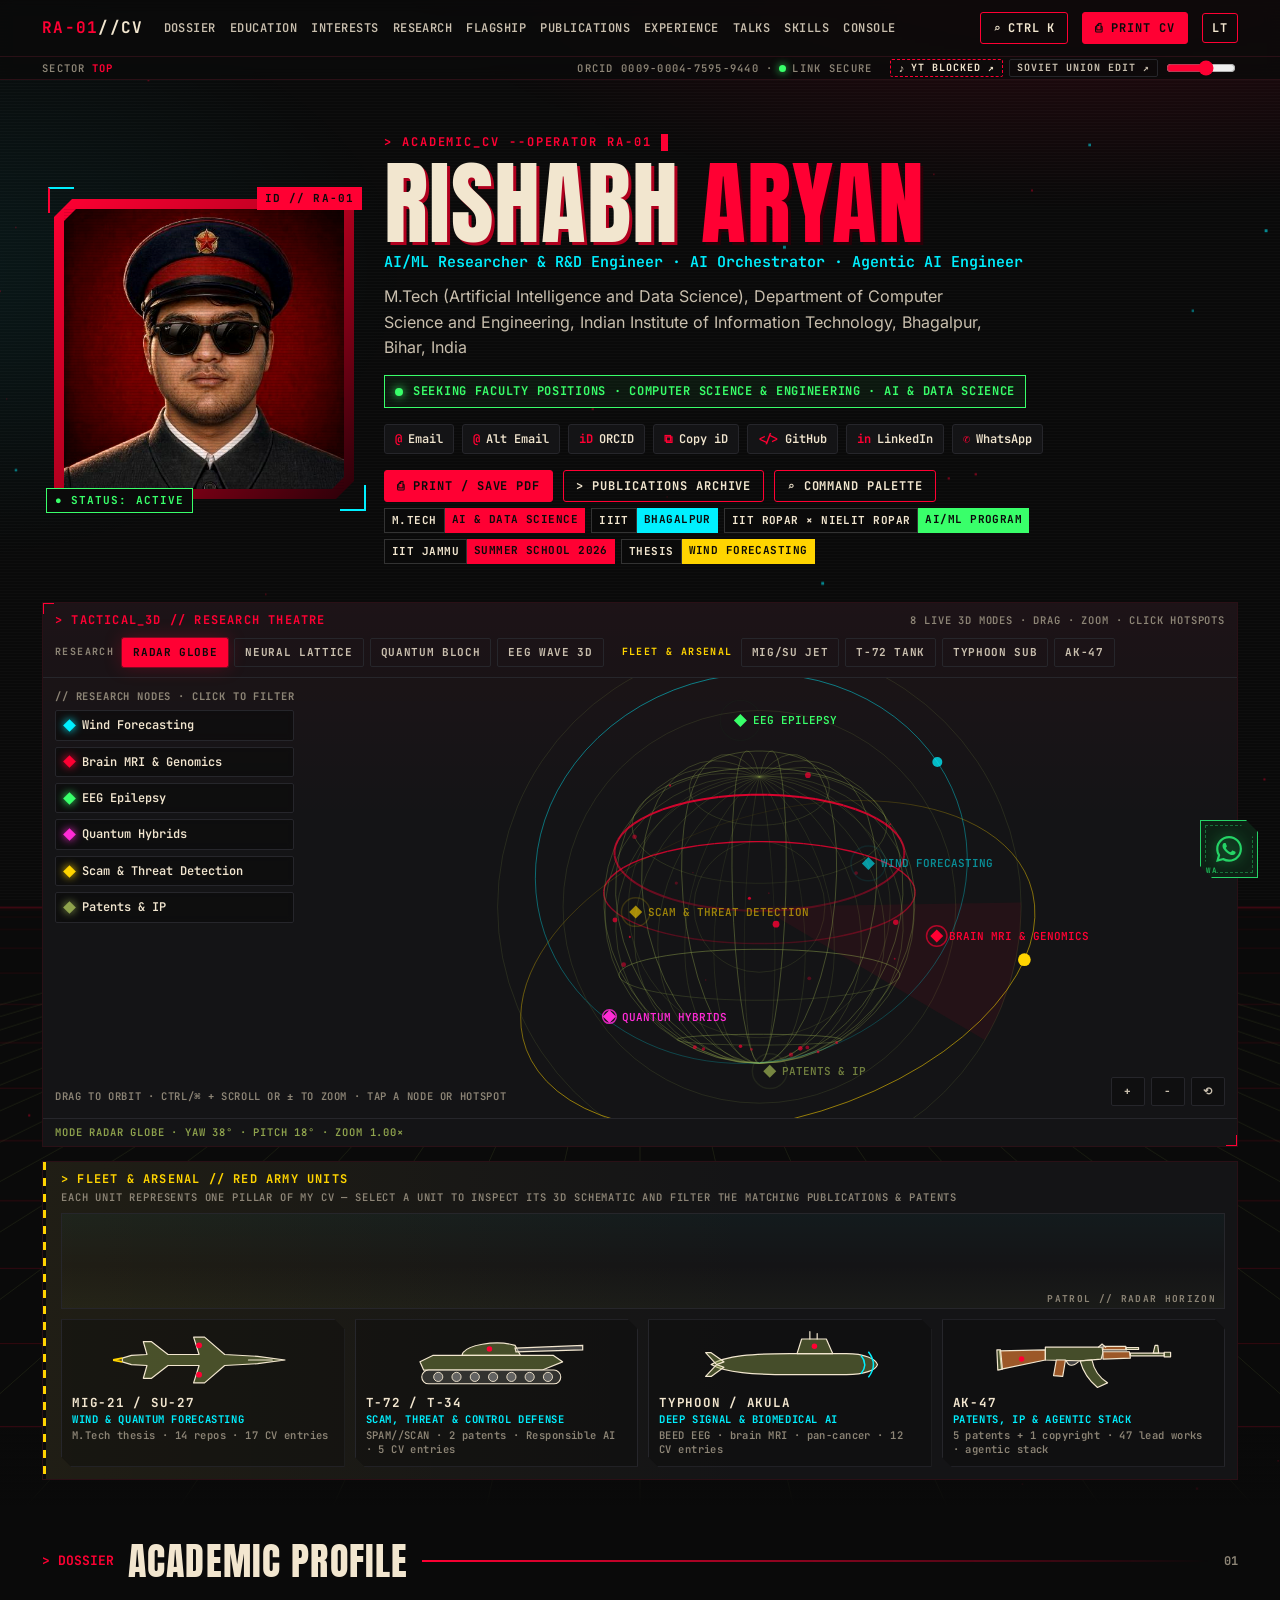
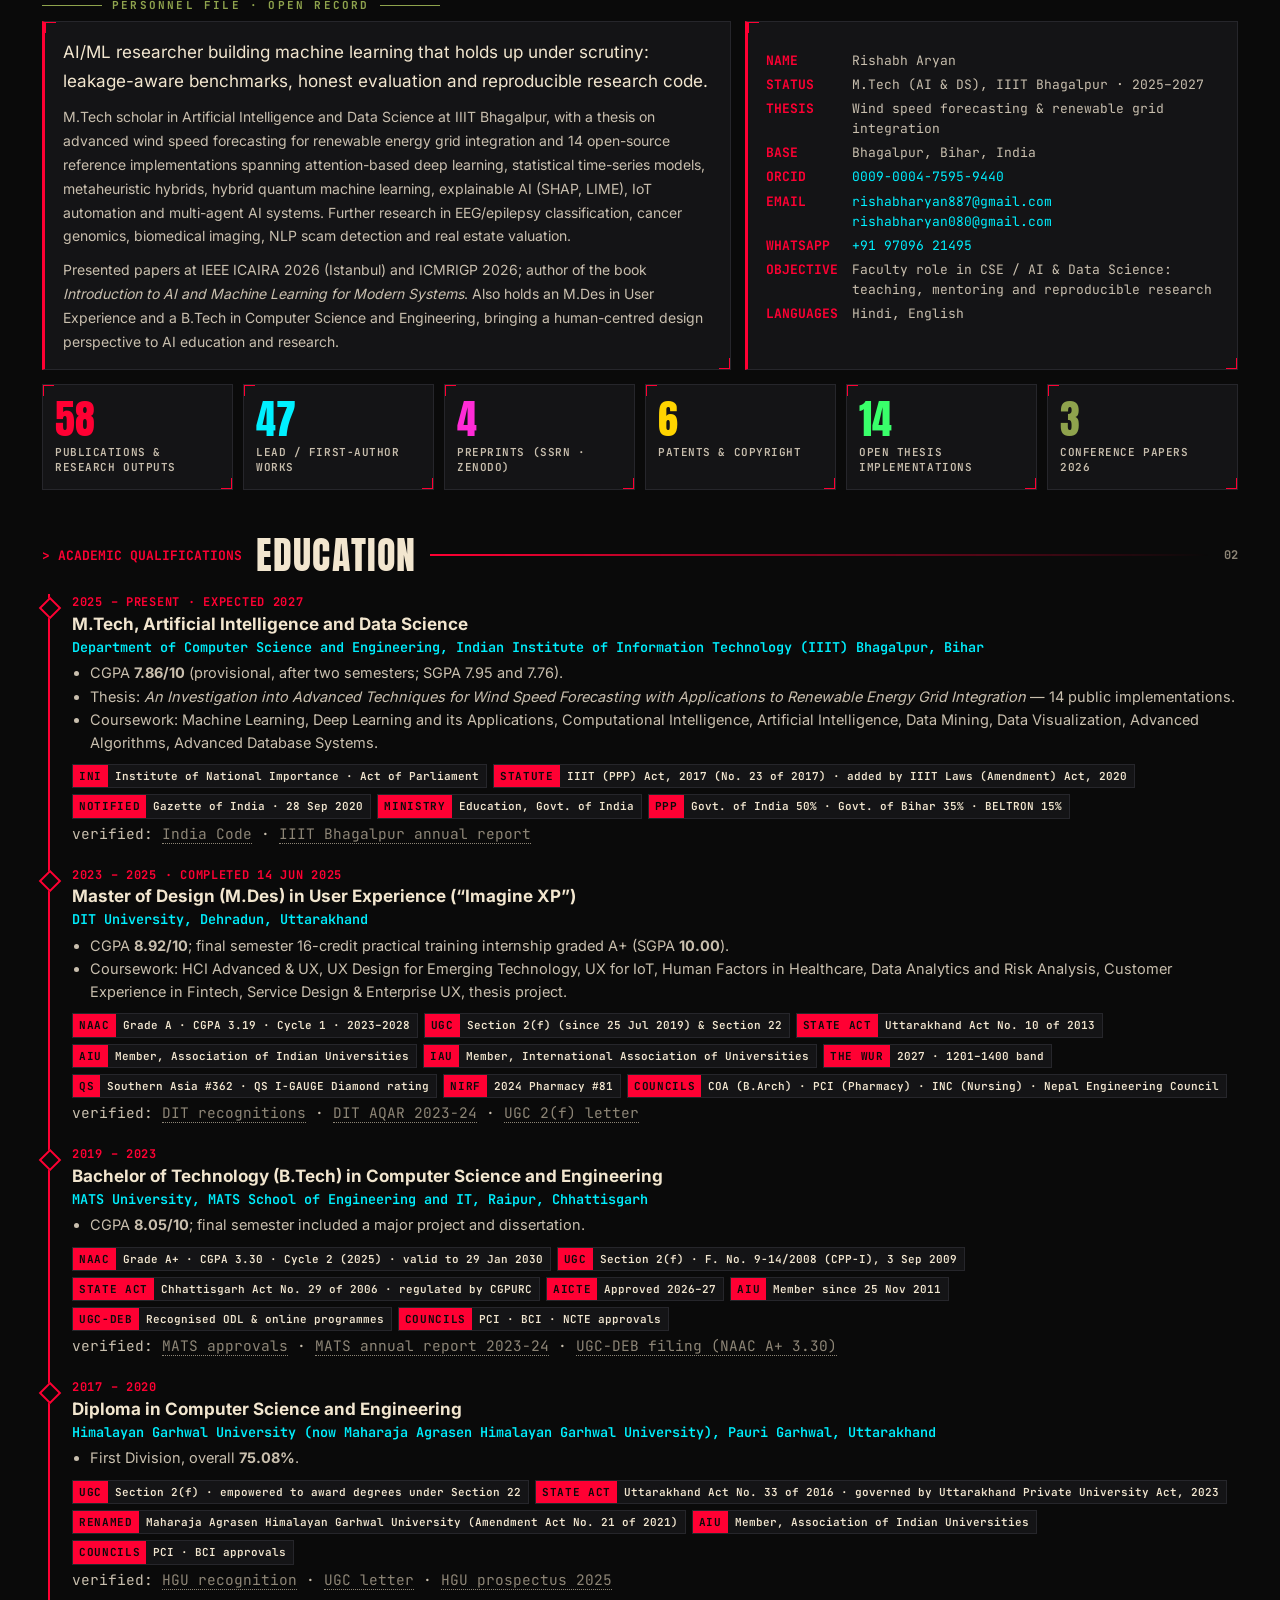
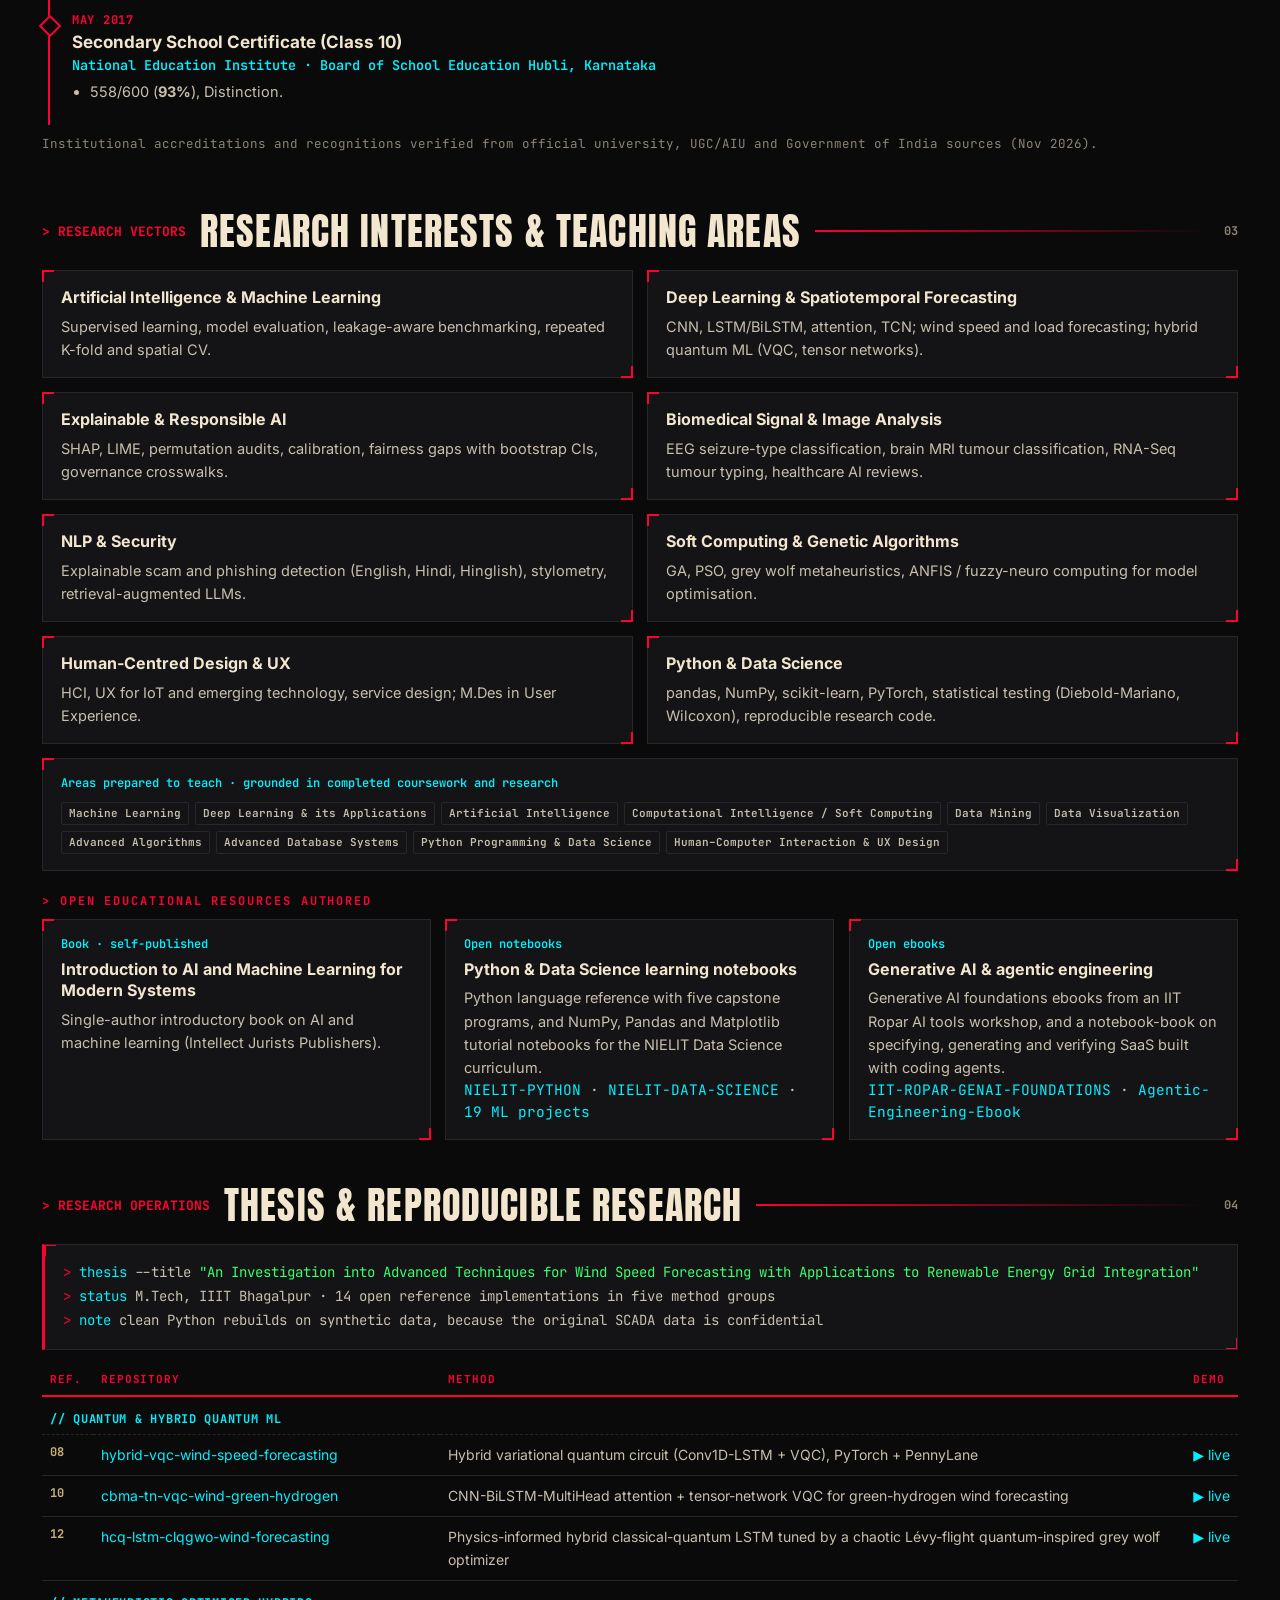
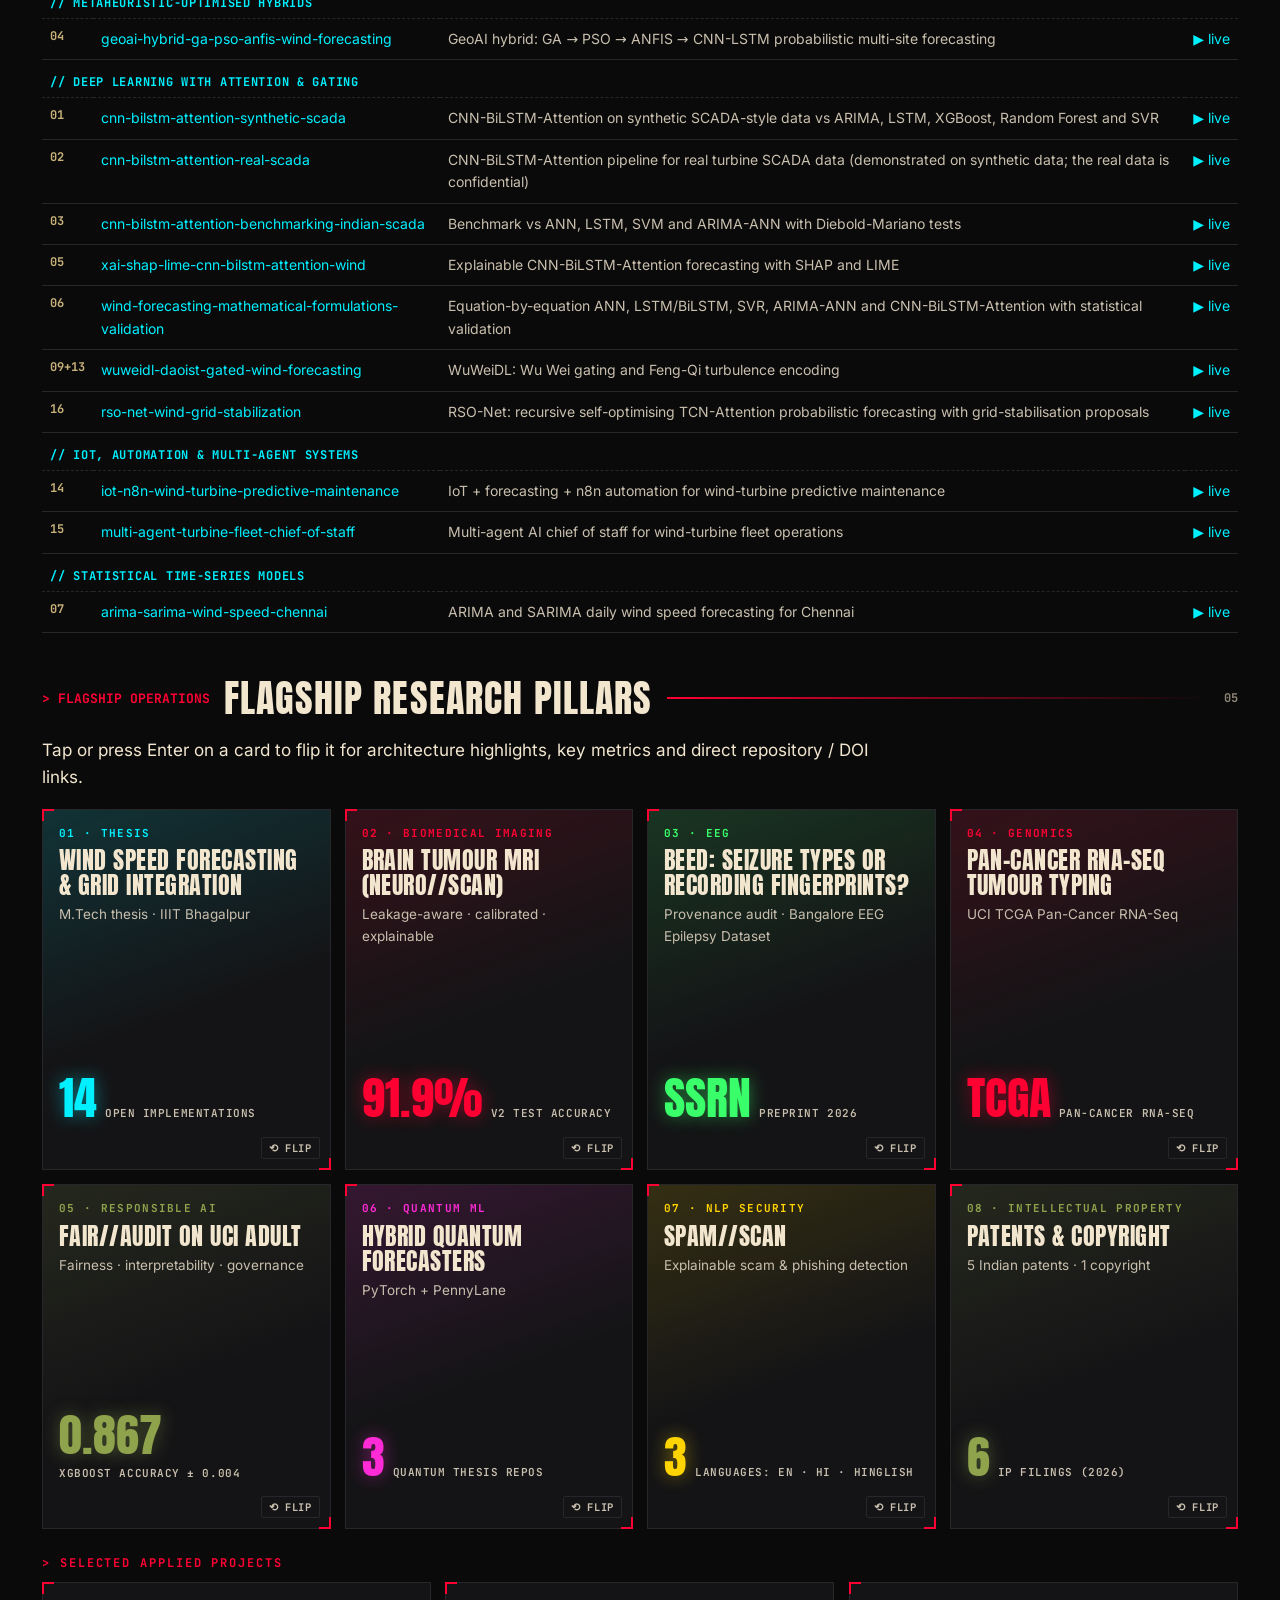
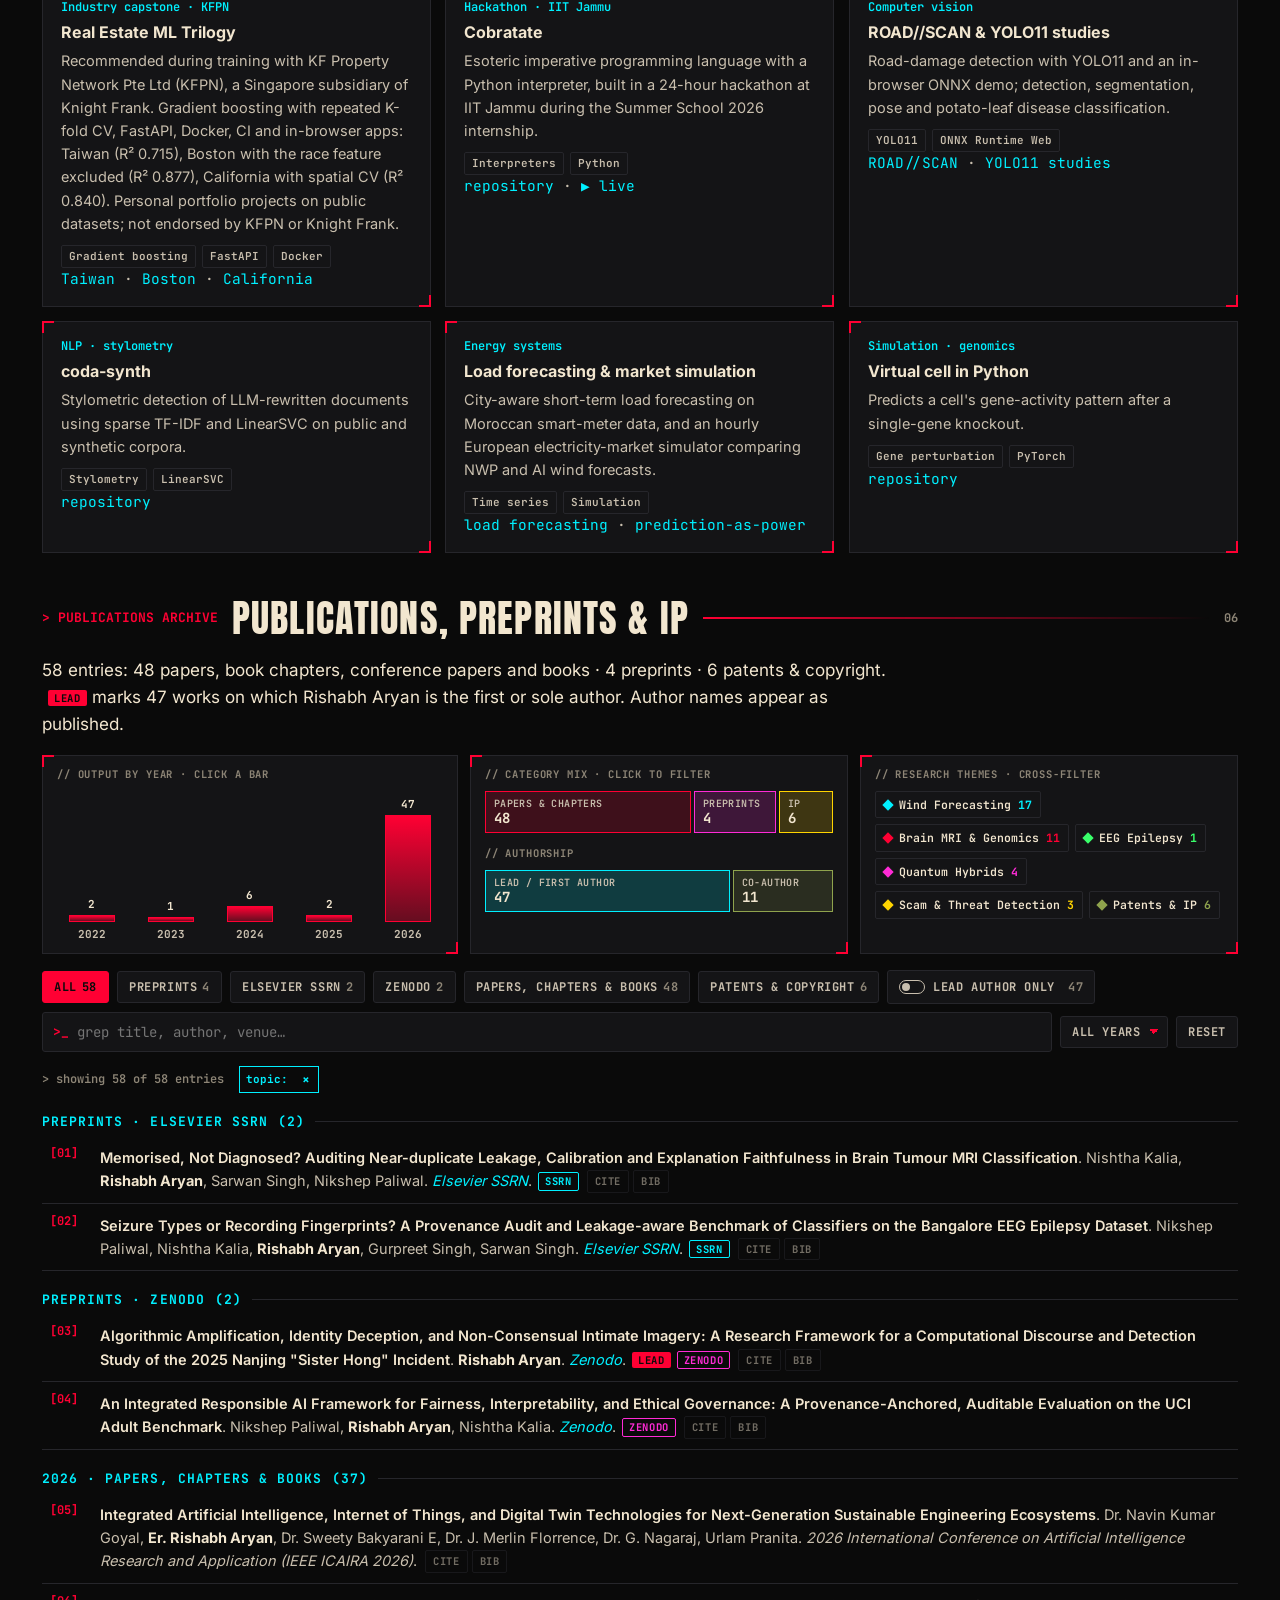
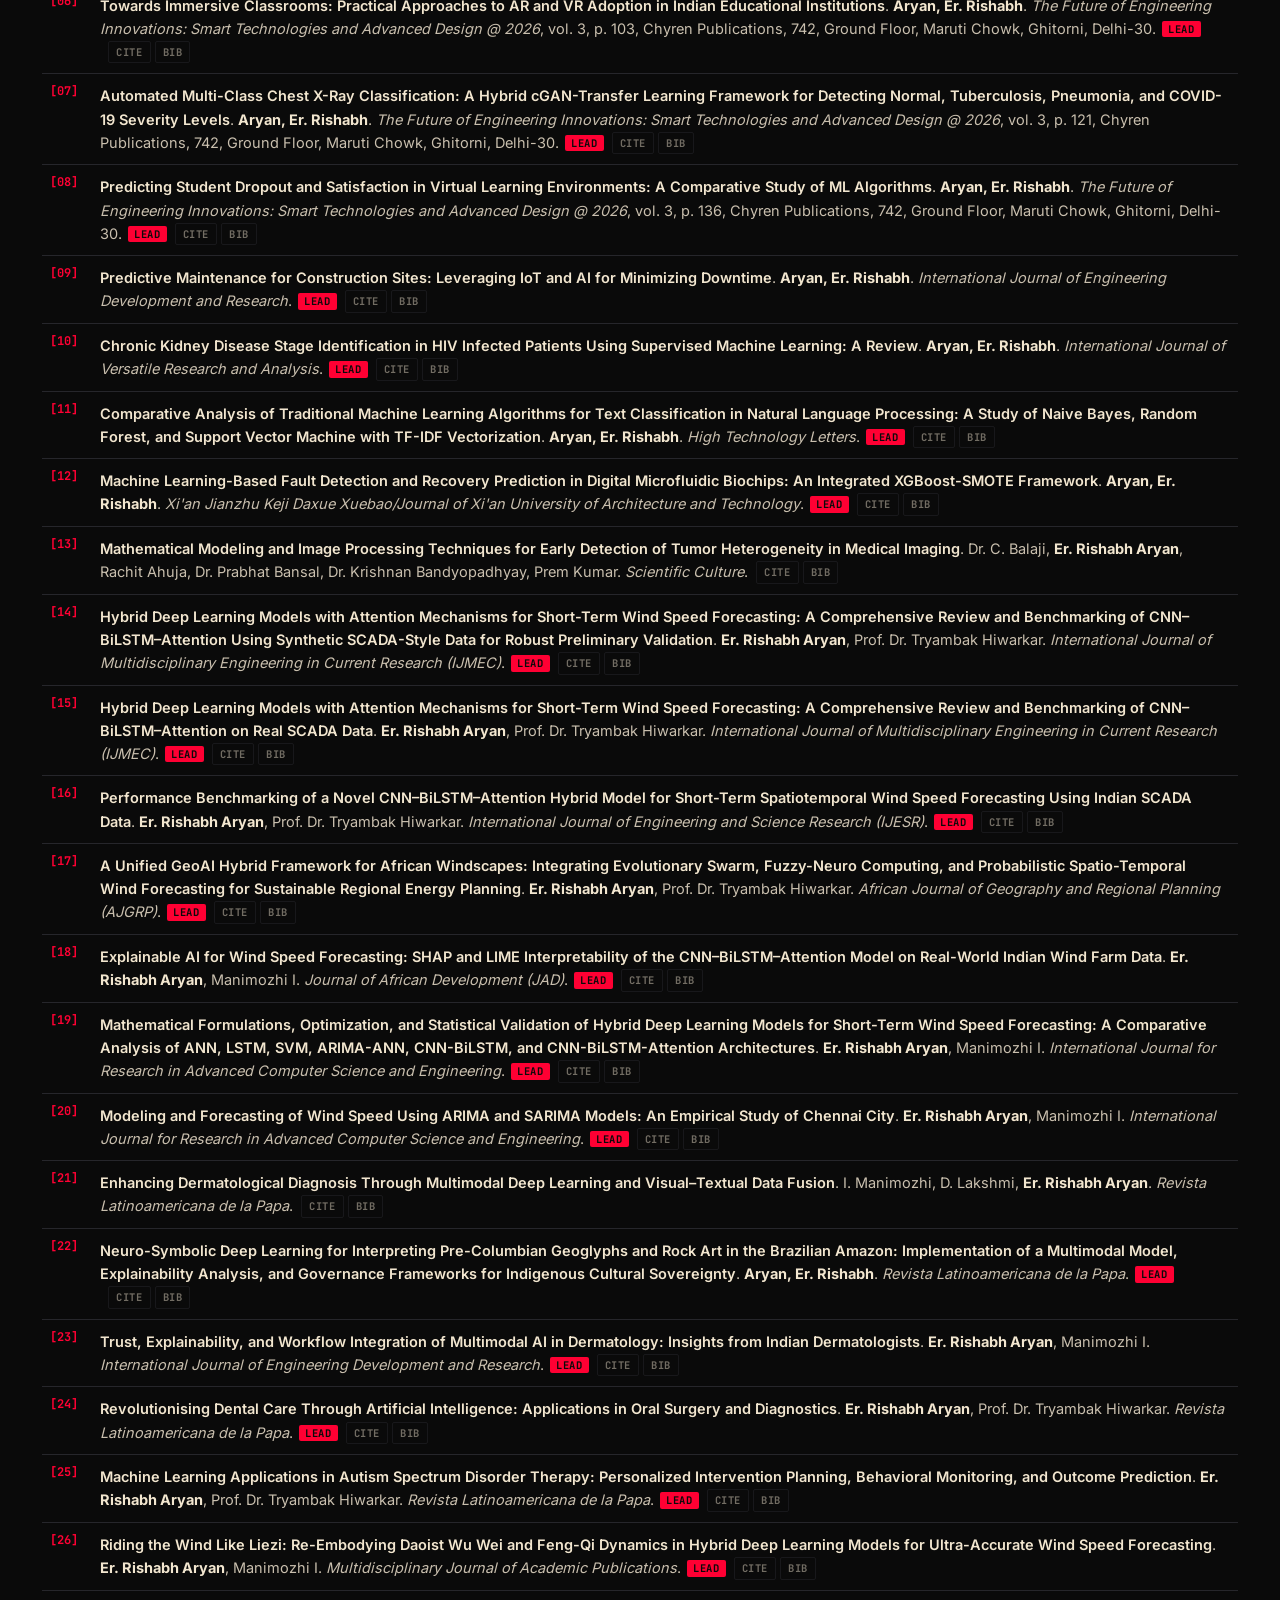
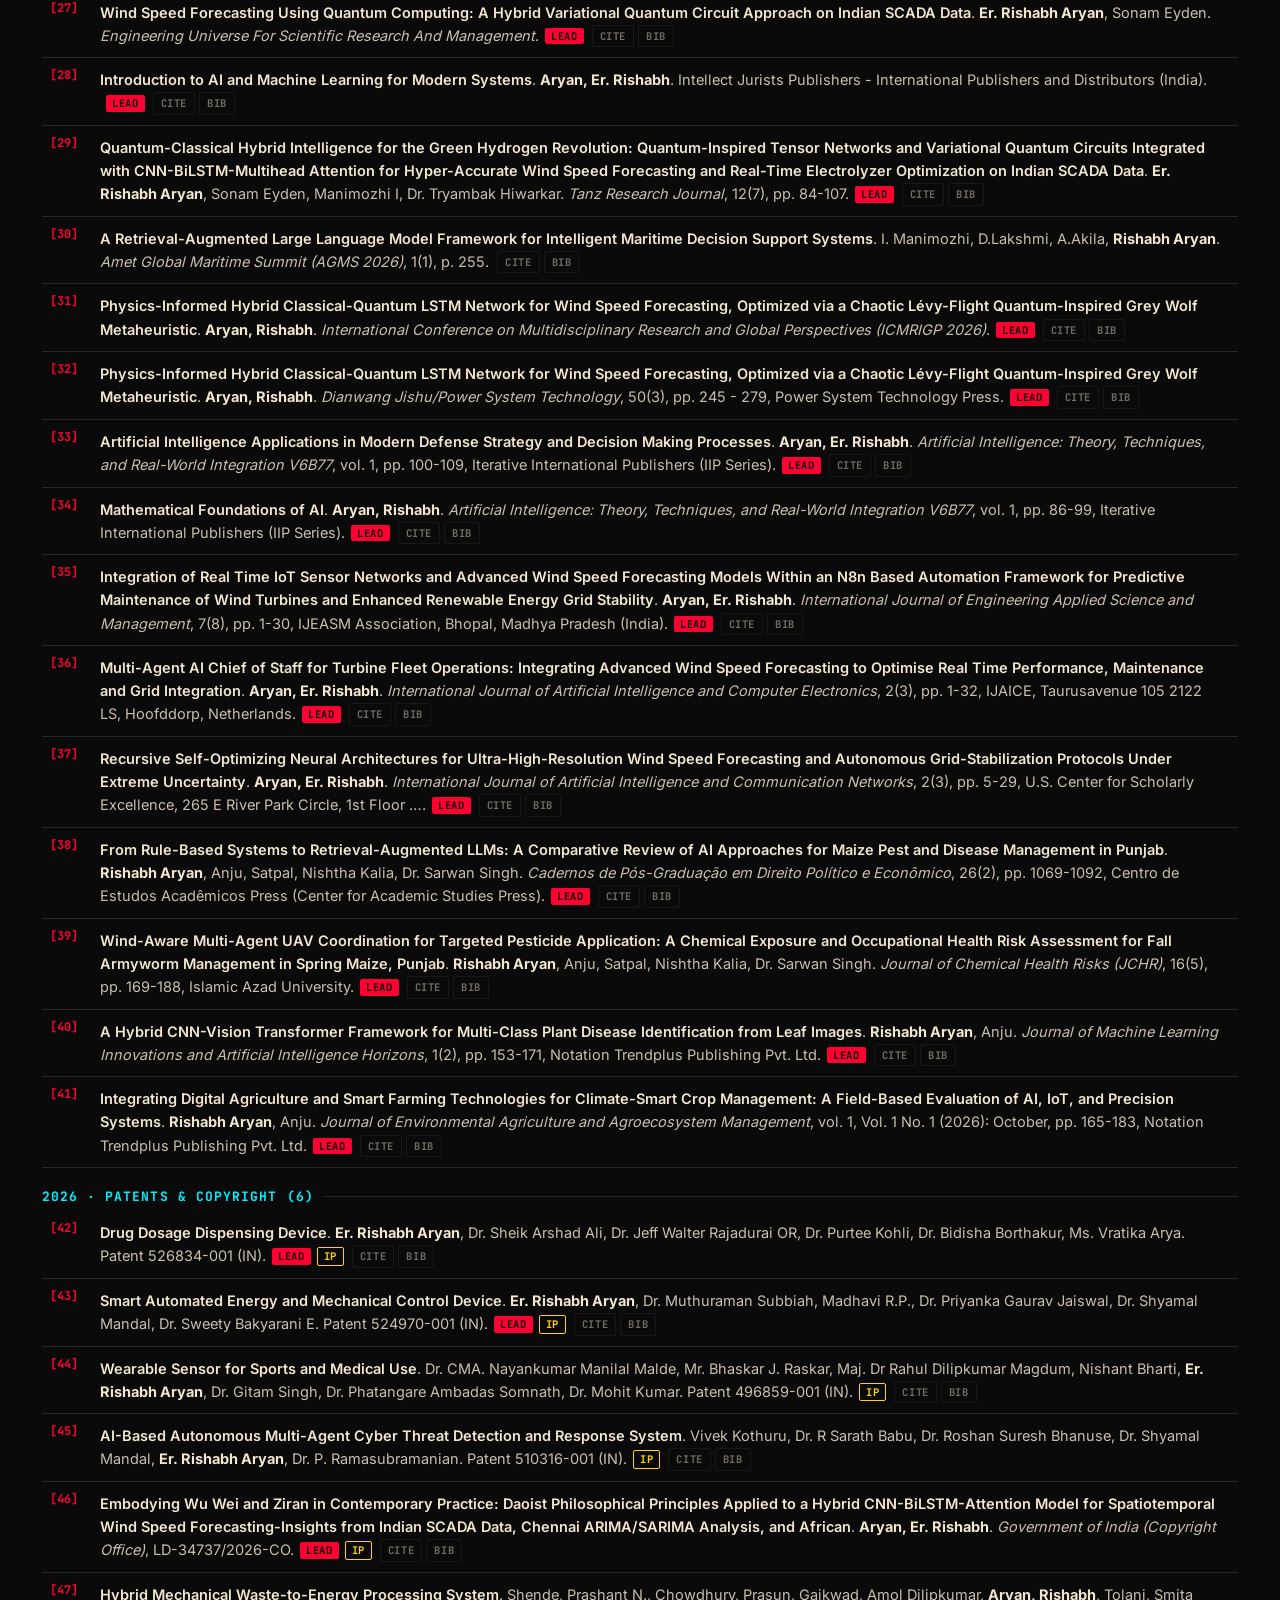
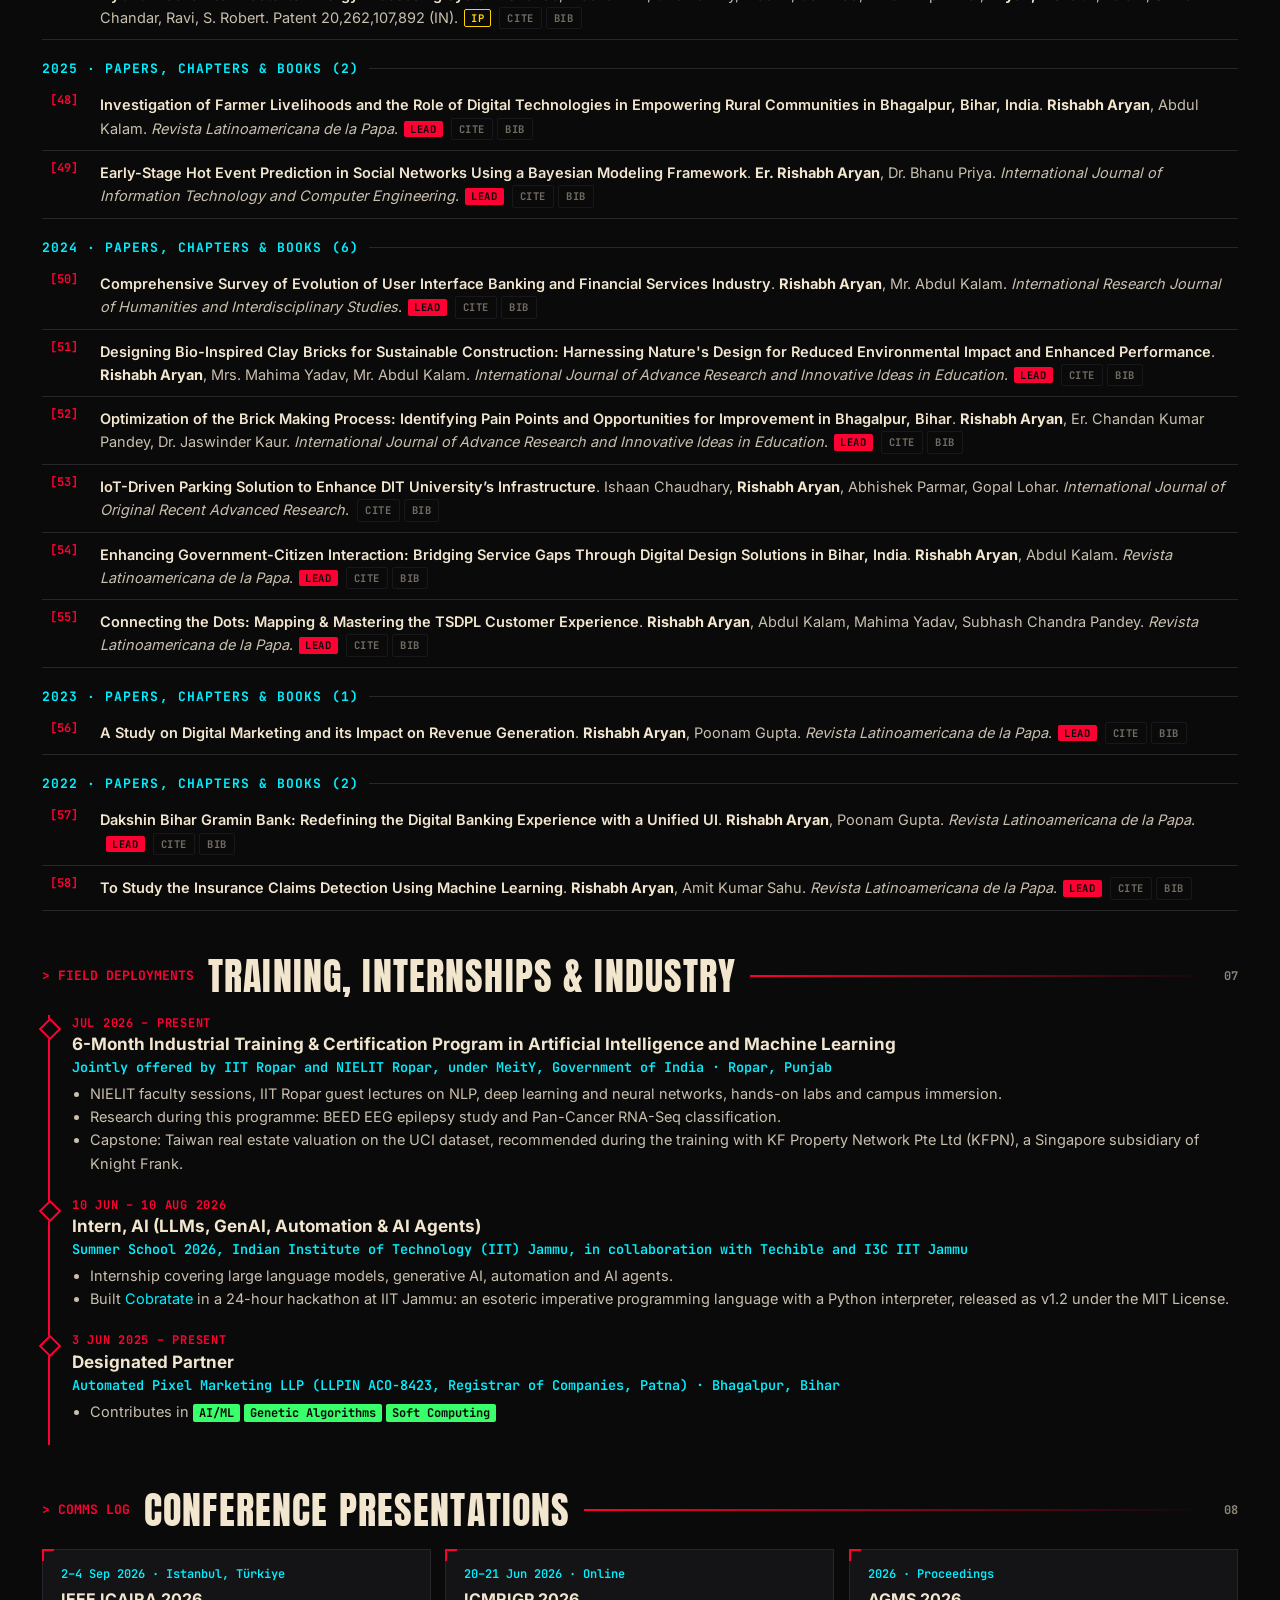
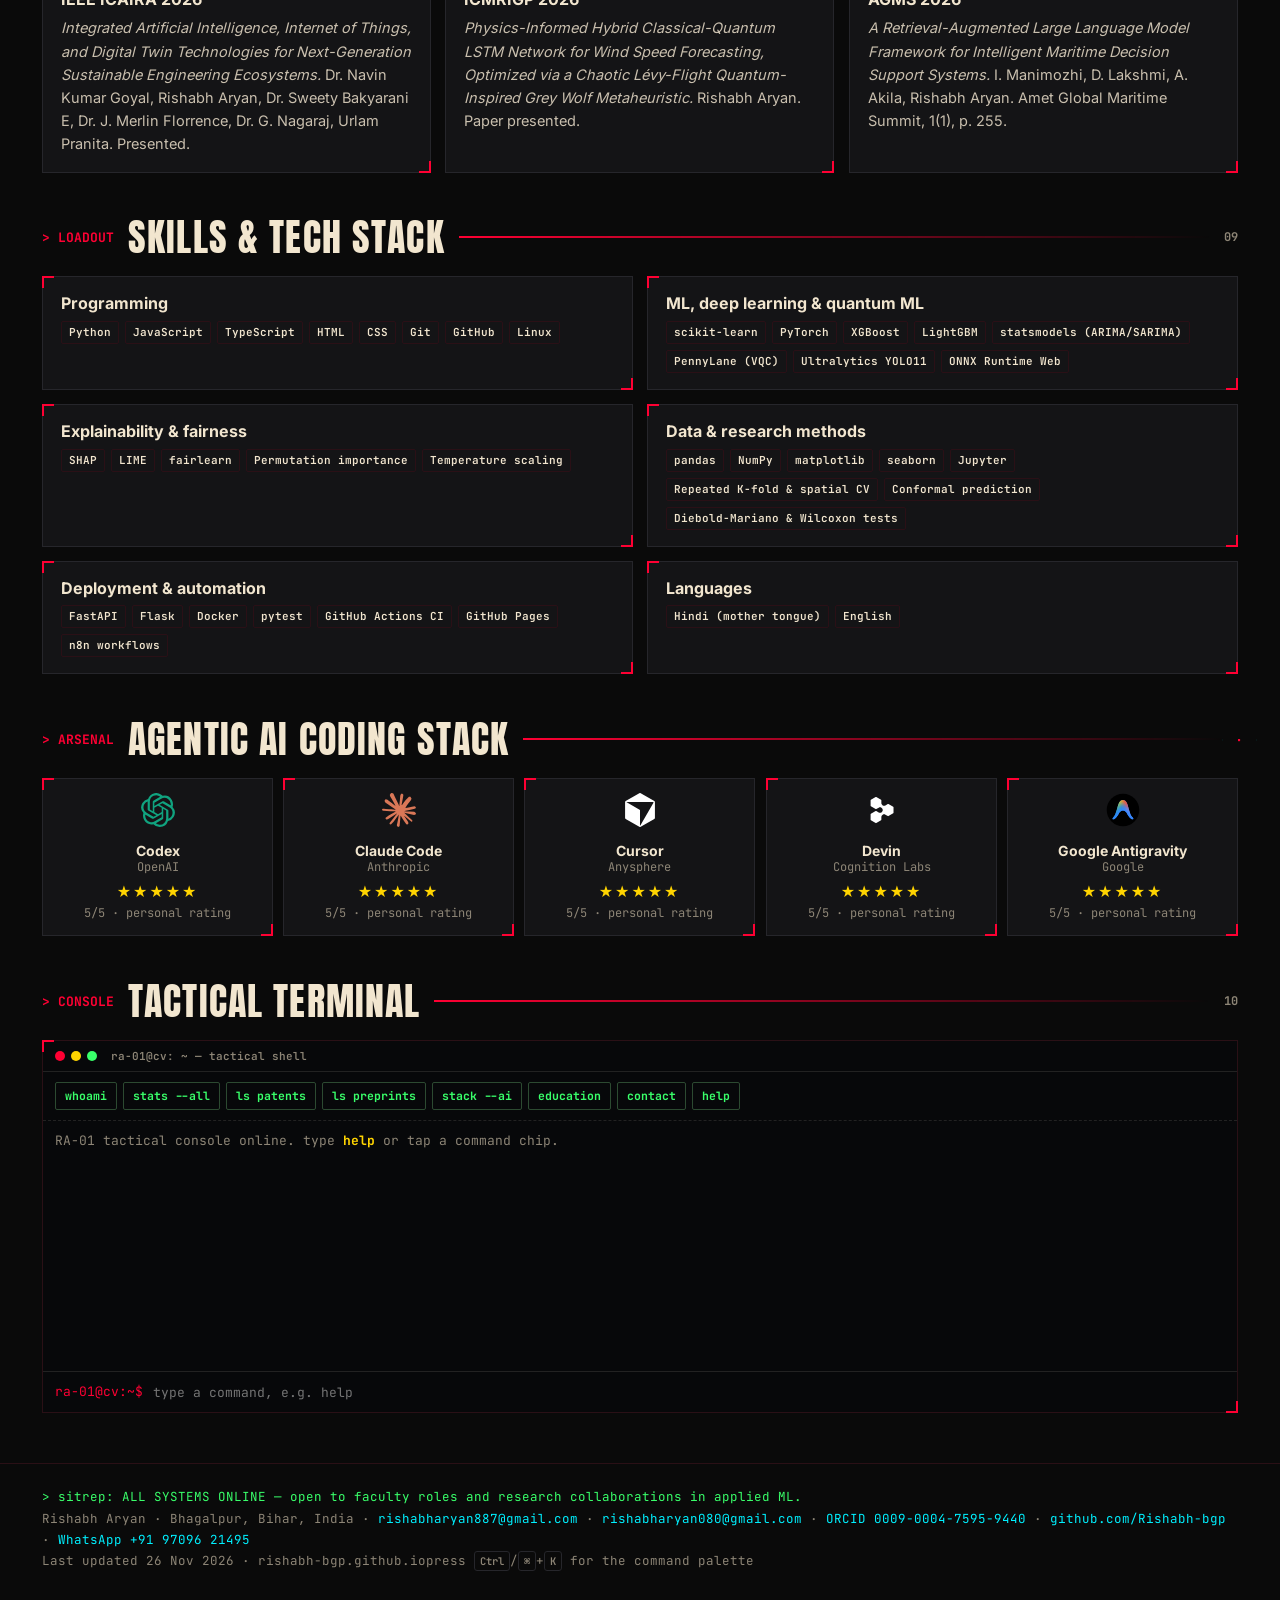
==== commit a165e549: "v4: map Red Army units to CV research domains (hotspots, filters), YouTube soundtrack via IFrame API" ====
--- a/index.html
+++ b/index.html
@@ -15,7 +15,7 @@
 <link rel="icon" href="assets/favicon.svg" type="image/svg+xml">
 <link rel="preload" href="assets/fonts/anton.woff2" as="font" type="font/woff2" crossorigin><link rel="preload" href="assets/fonts/jbmono.woff2" as="font" type="font/woff2" crossorigin>
 <style>@font-face{font-family:'Anton';font-weight:400;font-display:swap;src:url(assets/fonts/anton.woff2) format('woff2')}@font-face{font-family:'Inter';font-weight:400 700;font-display:swap;src:url(assets/fonts/inter.woff2) format('woff2')}@font-face{font-family:'JetBrains Mono';font-weight:400 700;font-display:swap;src:url(assets/fonts/jbmono.woff2) format('woff2')}</style>
-<link rel="stylesheet" href="style.css?v=5">
+<link rel="stylesheet" href="style.css?v=6">
 <script>try{var t=localStorage.getItem('ra-theme');if(t)document.documentElement.setAttribute('data-theme',t)}catch(e){}document.documentElement.classList.add('js')</script>
 <script type="application/ld+json">{"@context": "https://schema.org", "@type": "Person", "name": "Rishabh Aryan", "url": "https://rishabh-bgp.github.io/", "image": "https://rishabh-bgp.github.io/assets/avatar.jpg", "email": "mailto:rishabharyan887@gmail.com", "telephone": "+919709621495", "jobTitle": "AI/ML Researcher & R&D Engineer", "description": "Academic CV of Rishabh Aryan — AI/ML researcher, M.Tech (Artificial Intelligence and Data Science), Department of Computer Science and Engineering, IIIT Bhagalpur. 58 research outputs (47 as lead author), 4 preprints, 6 patents & copyright, 14 open-source thesis implementations. Seeking faculty positions in CSE / AI & Data Science.", "affiliation": {"@type": "CollegeOrUniversity", "name": "Indian Institute of Information Technology, Bhagalpur", "department": {"@type": "Organization", "name": "Department of Computer Science and Engineering"}}, "alumniOf": [{"@type": "CollegeOrUniversity", "name": "DIT University"}, {"@type": "CollegeOrUniversity", "name": "MATS University"}, {"@type": "CollegeOrUniversity", "name": "Himalayan Garhwal University"}], "address": {"@type": "PostalAddress", "addressLocality": "Bhagalpur", "addressRegion": "Bihar", "addressCountry": "IN"}, "identifier": {"@type": "PropertyValue", "propertyID": "ORCID", "value": "0009-0004-7595-9440"}, "sameAs": ["https://orcid.org/0009-0004-7595-9440", "https://github.com/Rishabh-bgp", "https://www.linkedin.com/in/rishabh-aryan-52bb07287"], "knowsAbout": ["Machine Learning", "Deep Learning", "Wind Speed Forecasting", "Explainable AI", "Responsible AI", "Biomedical Machine Learning", "Natural Language Processing", "Soft Computing", "Genetic Algorithms", "Quantum Machine Learning", "User Experience Design"], "knowsLanguage": ["Hindi", "English"]}</script>
 </head>
@@ -30,7 +30,7 @@
   <button class="btn menu-btn" id="menuBtn" aria-controls="nav" aria-expanded="false">≡ Menu</button>
   <button class="btn solid hide-sm" data-print-cv>⎙ Print CV</button>
   <button class="btn icon-btn" id="themeBtn" aria-label="Toggle theme">LT</button>
-</div><div class="hudline"><div class="wrap"><span>SECTOR</span> <b id="hudSection">TOP</b><span class="hud-r">ORCID 0009-0004-7595-9440 · <span class="okdot"></span> LINK SECURE</span><span class="au" role="group" aria-label="Procedural soundtrack"><button class="au-play" id="auPlay" type="button" aria-pressed="false"><span class="au-ic" aria-hidden="true">♪</span><span class="au-lbl">AUDIO: OFF</span><span class="eq" aria-hidden="true"><i></i><i></i><i></i><i></i></span></button><button class="au-trk" id="auTrk" type="button" title="Next track">RED MARCH ▸</button><input class="au-vol" id="auVol" type="range" min="0" max="100" value="60" aria-label="Soundtrack volume"></span></div></div></header>
+</div><div class="hudline"><div class="wrap"><span>SECTOR</span> <b id="hudSection">TOP</b><span class="hud-r">ORCID 0009-0004-7595-9440 · <span class="okdot"></span> LINK SECURE</span><span class="au" role="group" aria-label="Soundtrack (YouTube)"><button class="au-play" id="auPlay" type="button" aria-pressed="false"><span class="au-ic" aria-hidden="true">♪</span><span class="au-lbl">AUDIO: OFF</span><span class="eq" aria-hidden="true"><i></i><i></i><i></i><i></i></span></button><a class="au-trk" id="auTrk" href="https://www.youtube.com/watch?v=UKrA8hv8dvE" target="_blank" rel="noopener" title="Soviet Union edit, but its fits the beat perfectly (full version) — Fix_37 (opens YouTube)">SOVIET UNION EDIT ↗</a><input class="au-vol" id="auVol" type="range" min="0" max="100" value="60" aria-label="Soundtrack volume"></span></div></div></header>
 
 <div class="hero-zone" id="top">
 <canvas id="field" aria-hidden="true"></canvas>
@@ -83,19 +83,20 @@
     <canvas id="showcase" tabindex="0" aria-label="3D research showcase. Drag to orbit, arrow keys rotate, plus and minus zoom. Research nodes filter the publications archive."></canvas>
     <div class="sc-tip" hidden></div>
     <div class="sc-legend"><div class="sc-lt">// research nodes · click to filter</div><button class="sc-node" data-node="wind" style="--c:var(--cyan)"><i></i>Wind Forecasting</button><button class="sc-node" data-node="bio" style="--c:var(--red)"><i></i>Brain MRI &amp; Genomics</button><button class="sc-node" data-node="eeg" style="--c:var(--green)"><i></i>EEG Epilepsy</button><button class="sc-node" data-node="quantum" style="--c:var(--pink)"><i></i>Quantum Hybrids</button><button class="sc-node" data-node="sec" style="--c:var(--yellow)"><i></i>Scam &amp; Threat Detection</button><button class="sc-node" data-node="ip" style="--c:var(--olive)"><i></i>Patents &amp; IP</button></div>
-    <div class="sc-zoom"><button class="sc-act" data-act type="button" hidden>▶ Action</button><button data-zoom="in" aria-label="Zoom in">+</button><button data-zoom="out" aria-label="Zoom out">−</button><button data-zoom="reset" aria-label="Reset view">⟲</button></div>
+    <div class="sc-zoom"><button data-zoom="in" aria-label="Zoom in">+</button><button data-zoom="out" aria-label="Zoom out">−</button><button data-zoom="reset" aria-label="Reset view">⟲</button></div>
     <div class="sc-hint">drag to orbit · ctrl/⌘ + scroll or ± to zoom · tap a node or hotspot</div>
   </div>
+  <div class="sc-unit" hidden><div class="su-t"><span class="su-k">DOMAIN //</span> <b class="su-n"></b><span class="su-s"></span></div><div class="su-b"><button class="sc-act" data-act type="button">▶ Action</button><button class="sc-cv" data-cvfilter type="button">FILTER MATCHING CV ENTRIES →</button></div></div>
   <div class="sc-readout mono">MODE RADAR GLOBE</div>
 </div>
 <div class="arsenal no-print" aria-label="Fleet and arsenal: deploy a 3D unit">
-  <div class="ars-head"><span class="ars-t">&gt; FLEET &amp; ARSENAL // SOVIET-ERA UNITS</span><span class="ars-s">select a unit to deploy it in the 3D theatre</span></div>
+  <div class="ars-head"><span class="ars-t">&gt; FLEET &amp; ARSENAL // RED ARMY UNITS</span><span class="ars-s">Each unit represents one pillar of my CV — select a unit to inspect its 3D schematic and filter the matching publications &amp; patents</span></div>
   <div class="patrol-wrap"><canvas id="patrol" aria-hidden="true"></canvas><span class="patrol-l">PATROL // RADAR HORIZON</span></div>
   <div class="ars-grid">
-    <button class="unit" data-unit="jet" aria-pressed="false" type="button"><svg viewBox="0 0 200 70" aria-hidden="true"><path class="m" d="M190 35 L160 31 L124 29 L102 10 L90 10 L96 29 L62 29 L44 15 L35 15 L39 29 L22 30 L12 33 L12 37 L22 40 L39 41 L35 55 L44 55 L62 41 L96 41 L90 60 L102 60 L124 41 L160 39 Z"/><path class="g" d="M150 35 L176 35"/><circle class="r" cx="96" cy="19" r="3.2"/><circle class="r" cx="96" cy="51" r="3.2"/><path class="f" d="M12 33 L2 35 L12 37"/></svg><b>MiG-21 / Su-27</b><span>Interceptor · Mach 2.35</span></button>
-    <button class="unit" data-unit="tank" aria-pressed="false" type="button"><svg viewBox="0 0 200 70" aria-hidden="true"><path class="m" d="M20 46 L150 46 L172 37 L162 30 L30 30 L16 37 Z"/><path class="m" d="M62 30 C64 18 100 13 120 19 L126 30 Z"/><path class="g" d="M120 22 L194 19 L194 24 L121 26 Z"/><rect class="d" x="18" y="46" width="152" height="15" rx="7.5"/><g class="w"><circle cx="36" cy="53.5" r="5"/><circle cx="56" cy="53.5" r="5"/><circle cx="76" cy="53.5" r="5"/><circle cx="96" cy="53.5" r="5"/><circle cx="116" cy="53.5" r="5"/><circle cx="136" cy="53.5" r="5"/><circle cx="156" cy="53.5" r="5"/></g><circle class="r" cx="92" cy="23" r="3"/></svg><b>T-72 / T-34</b><span>Main battle tank · 125 mm</span></button>
-    <button class="unit" data-unit="sub" aria-pressed="false" type="button"><svg viewBox="0 0 200 70" aria-hidden="true"><path class="m" d="M14 40 C30 30 60 28 100 28 L162 28 C182 28 194 34 196 40 C194 46 182 51 162 51 L100 51 C60 51 30 49 14 40 Z"/><path class="m" d="M108 28 L113 12 L140 12 L147 28 Z"/><path class="g" d="M122 12 L122 4 M130 12 L130 6"/><path class="m" d="M20 40 L8 27 L14 27 L28 37 Z M20 40 L8 53 L14 53 L28 43 Z"/><path class="s" d="M178 30 Q186 40 178 50 M186 26 Q197 40 186 54"/><circle class="r" cx="127" cy="20" r="3"/></svg><b>Typhoon / Akula</b><span>Strategic submarine · 400 m</span></button>
-    <button class="unit" data-unit="ak" aria-pressed="false" type="button"><svg viewBox="0 0 200 70" aria-hidden="true"><path class="wd" d="M8 25 L58 24 L58 35 L10 45 Z"/><path class="m" d="M5 24 L9 24 L11 45 L6 46 Z"/><path class="m" d="M58 21 L120 21 L121 27 L119 34 L96 36 L58 35 Z"/><path class="wd" d="M70 35 L80 35 L77 53 L67 52 Z"/><path class="g" d="M81 36 Q85 45 94 37"/><path class="m" d="M96 36 L109 35 C111 46 117 54 126 60 L115 65 C105 57 99 47 96 36 Z"/><path class="wd" d="M121 26 L150 26 L151 33 L121 34 Z"/><path class="wd" d="M121 20 L146 20 L147 24 L121 24 Z"/><path class="m" d="M146 21.5 L160 21.5 L160 23.5 L146 23.5 Z"/><path class="m" d="M151 27.5 L188 27.5 L188 30.5 L151 30.5 Z"/><path class="m" d="M176 27.5 L178 19 L181 19 L182 27.5 Z"/><path class="m" d="M188 26.5 L195 26.5 L195 31.5 L188 31.5 Z"/><path class="g" d="M116 21 L120 17.5 L124 21"/><circle class="r" cx="32" cy="34" r="3"/></svg><b>AK-47</b><span>7.62×39 mm · 600 rpm</span></button>
+    <button class="unit" data-unit="jet" aria-pressed="false" type="button"><svg viewBox="0 0 200 70" aria-hidden="true"><path class="m" d="M190 35 L160 31 L124 29 L102 10 L90 10 L96 29 L62 29 L44 15 L35 15 L39 29 L22 30 L12 33 L12 37 L22 40 L39 41 L35 55 L44 55 L62 41 L96 41 L90 60 L102 60 L124 41 L160 39 Z"/><path class="g" d="M150 35 L176 35"/><circle class="r" cx="96" cy="19" r="3.2"/><circle class="r" cx="96" cy="51" r="3.2"/><path class="f" d="M12 33 L2 35 L12 37"/></svg><b>MiG-21 / Su-27</b><em class="u-dom">Wind &amp; Quantum Forecasting</em><span>M.Tech thesis · 14 repos · 17 CV entries</span></button>
+    <button class="unit" data-unit="tank" aria-pressed="false" type="button"><svg viewBox="0 0 200 70" aria-hidden="true"><path class="m" d="M20 46 L150 46 L172 37 L162 30 L30 30 L16 37 Z"/><path class="m" d="M62 30 C64 18 100 13 120 19 L126 30 Z"/><path class="g" d="M120 22 L194 19 L194 24 L121 26 Z"/><rect class="d" x="18" y="46" width="152" height="15" rx="7.5"/><g class="w"><circle cx="36" cy="53.5" r="5"/><circle cx="56" cy="53.5" r="5"/><circle cx="76" cy="53.5" r="5"/><circle cx="96" cy="53.5" r="5"/><circle cx="116" cy="53.5" r="5"/><circle cx="136" cy="53.5" r="5"/><circle cx="156" cy="53.5" r="5"/></g><circle class="r" cx="92" cy="23" r="3"/></svg><b>T-72 / T-34</b><em class="u-dom">Scam, Threat &amp; Control Defense</em><span>SPAM//SCAN · 2 patents · Responsible AI · 5 CV entries</span></button>
+    <button class="unit" data-unit="sub" aria-pressed="false" type="button"><svg viewBox="0 0 200 70" aria-hidden="true"><path class="m" d="M14 40 C30 30 60 28 100 28 L162 28 C182 28 194 34 196 40 C194 46 182 51 162 51 L100 51 C60 51 30 49 14 40 Z"/><path class="m" d="M108 28 L113 12 L140 12 L147 28 Z"/><path class="g" d="M122 12 L122 4 M130 12 L130 6"/><path class="m" d="M20 40 L8 27 L14 27 L28 37 Z M20 40 L8 53 L14 53 L28 43 Z"/><path class="s" d="M178 30 Q186 40 178 50 M186 26 Q197 40 186 54"/><circle class="r" cx="127" cy="20" r="3"/></svg><b>Typhoon / Akula</b><em class="u-dom">Deep Signal &amp; Biomedical AI</em><span>BEED EEG · brain MRI · pan-cancer · 12 CV entries</span></button>
+    <button class="unit" data-unit="ak" aria-pressed="false" type="button"><svg viewBox="0 0 200 70" aria-hidden="true"><path class="wd" d="M8 25 L58 24 L58 35 L10 45 Z"/><path class="m" d="M5 24 L9 24 L11 45 L6 46 Z"/><path class="m" d="M58 21 L120 21 L121 27 L119 34 L96 36 L58 35 Z"/><path class="wd" d="M70 35 L80 35 L77 53 L67 52 Z"/><path class="g" d="M81 36 Q85 45 94 37"/><path class="m" d="M96 36 L109 35 C111 46 117 54 126 60 L115 65 C105 57 99 47 96 36 Z"/><path class="wd" d="M121 26 L150 26 L151 33 L121 34 Z"/><path class="wd" d="M121 20 L146 20 L147 24 L121 24 Z"/><path class="m" d="M146 21.5 L160 21.5 L160 23.5 L146 23.5 Z"/><path class="m" d="M151 27.5 L188 27.5 L188 30.5 L151 30.5 Z"/><path class="m" d="M176 27.5 L178 19 L181 19 L182 27.5 Z"/><path class="m" d="M188 26.5 L195 26.5 L195 31.5 L188 31.5 Z"/><path class="g" d="M116 21 L120 17.5 L124 21"/><circle class="r" cx="32" cy="34" r="3"/></svg><b>AK-47</b><em class="u-dom">Patents, IP &amp; Agentic Stack</em><span>5 patents + 1 copyright · 47 lead works · agentic stack</span></button>
   </div>
 </div>
 </div></div>
@@ -209,10 +210,10 @@
 </div>
 <div class="wa-dock no-print"><span class="wa-tip" aria-hidden="true">WhatsApp · +91 97096 21495</span><a class="wa-fab" href="https://wa.me/919709621495" target="_blank" rel="noopener noreferrer" aria-label="Message Rishabh Aryan on WhatsApp: +91 97096 21495"><span class="wa-ring" aria-hidden="true"></span><svg viewBox="0 0 24 24" width="26" height="26" aria-hidden="true" focusable="false"><path fill="currentColor" d="M17.472 14.382c-.297-.149-1.758-.867-2.03-.967-.273-.099-.471-.148-.67.15-.197.297-.767.966-.94 1.164-.173.199-.347.223-.644.075-.297-.15-1.255-.463-2.39-1.475-.883-.788-1.48-1.761-1.653-2.059-.173-.297-.018-.458.13-.606.134-.133.298-.347.446-.52.149-.174.198-.298.298-.497.099-.198.05-.371-.025-.52-.075-.149-.669-1.612-.916-2.207-.242-.579-.487-.5-.669-.51-.173-.008-.371-.01-.57-.01-.198 0-.52.074-.792.372-.272.297-1.04 1.016-1.04 2.479 0 1.462 1.065 2.875 1.213 3.074.149.198 2.096 3.2 5.077 4.487.709.306 1.262.489 1.694.625.712.227 1.36.195 1.871.118.571-.085 1.758-.719 2.006-1.413.248-.694.248-1.289.173-1.413-.074-.124-.272-.198-.57-.347m-5.421 7.403h-.004a9.87 9.87 0 01-5.031-1.378l-.361-.214-3.741.982.998-3.648-.235-.374a9.86 9.86 0 01-1.51-5.26c.001-5.45 4.436-9.884 9.888-9.884 2.64 0 5.122 1.03 6.988 2.898a9.825 9.825 0 012.893 6.994c-.003 5.45-4.437 9.884-9.885 9.884m8.413-18.297A11.815 11.815 0 0012.05 0C5.495 0 .16 5.335.157 11.892c0 2.096.547 4.142 1.588 5.945L.057 24l6.305-1.654a11.882 11.882 0 005.683 1.448h.005c6.554 0 11.89-5.335 11.893-11.893a11.821 11.821 0 00-3.48-8.413z"/></svg><span class="wa-tag" aria-hidden="true">WA</span></a></div>
 <div id="toast" class="toast no-print" role="status" aria-live="polite"></div>
-<script type="application/json" id="pubdata">[{"title": "Memorised, Not Diagnosed? Auditing Near-duplicate Leakage, Calibration and Explanation Faithfulness in Brain Tumour MRI Classification", "authors": ["Nishtha Kalia", "Rishabh Aryan", "Sarwan Singh", "Nikshep Paliwal"], "venue": "Elsevier SSRN", "year": 2026, "doi": "10.2139/ssrn.7736020", "cat": "preprint", "kind": "ssrn", "lead": false, "bibtype": "misc", "topics": ["bio"]}, {"title": "Seizure Types or Recording Fingerprints? A Provenance Audit and Leakage-aware Benchmark of Classifiers on the Bangalore EEG Epilepsy Dataset", "authors": ["Nikshep Paliwal", "Nishtha Kalia", "Rishabh Aryan", "Gurpreet Singh", "Sarwan Singh"], "venue": "Elsevier SSRN", "year": 2026, "doi": "10.2139/ssrn.7736139", "cat": "preprint", "kind": "ssrn", "lead": false, "bibtype": "misc", "topics": ["eeg"]}, {"title": "Algorithmic Amplification, Identity Deception, and Non-Consensual Intimate Imagery: A Research Framework for a Computational Discourse and Detection Study of the 2025 Nanjing \"Sister Hong\" Incident", "authors": ["Rishabh Aryan"], "venue": "Zenodo", "year": 2026, "doi": "10.5281/zenodo.24553548", "cat": "preprint", "kind": "zenodo", "lead": true, "bibtype": "misc", "topics": []}, {"title": "An Integrated Responsible AI Framework for Fairness, Interpretability, and Ethical Governance: A Provenance-Anchored, Auditable Evaluation on the UCI Adult Benchmark", "authors": ["Nikshep Paliwal", "Rishabh Aryan", "Nishtha Kalia"], "venue": "Zenodo", "year": 2026, "doi": "10.5281/zenodo.23959426", "cat": "preprint", "kind": "zenodo", "lead": false, "bibtype": "misc", "topics": []}, {"title": "Integrated Artificial Intelligence, Internet of Things, and Digital Twin Technologies for Next-Generation Sustainable Engineering Ecosystems", "authors": ["Navin Kumar Goyal", "Rishabh Aryan", "Sweety Bakyarani E", "J. Merlin Florrence", "G. Nagaraj", "Urlam Pranita"], "venue": "2026 International Conference on Artificial Intelligence Research and Application (IEEE ICAIRA 2026)", "year": 2026, "doi": null, "cat": "paper", "kind": "paper", "lead": false, "bibtype": "inproceedings", "topics": []}, {"title": "Towards Immersive Classrooms: Practical Approaches to AR and VR Adoption in Indian Educational Institutions", "authors": ["Rishabh Aryan"], "venue": "The Future of Engineering Innovations: Smart Technologies and Advanced Design @ 2026, vol. 3, p. 103, Chyren Publications, 742, Ground Floor, Maruti Chowk, Ghitorni, Delhi-30", "year": 2026, "doi": null, "cat": "paper", "kind": "paper", "lead": true, "bibtype": "incollection", "topics": []}, {"title": "Automated Multi-Class Chest X-Ray Classification: A Hybrid cGAN-Transfer Learning Framework for Detecting Normal, Tuberculosis, Pneumonia, and COVID-19 Severity Levels", "authors": ["Rishabh Aryan"], "venue": "The Future of Engineering Innovations: Smart Technologies and Advanced Design @ 2026, vol. 3, p. 121, Chyren Publications, 742, Ground Floor, Maruti Chowk, Ghitorni, Delhi-30", "year": 2026, "doi": null, "cat": "paper", "kind": "paper", "lead": true, "bibtype": "incollection", "topics": ["bio"]}, {"title": "Predicting Student Dropout and Satisfaction in Virtual Learning Environments: A Comparative Study of ML Algorithms", "authors": ["Rishabh Aryan"], "venue": "The Future of Engineering Innovations: Smart Technologies and Advanced Design @ 2026, vol. 3, p. 136, Chyren Publications, 742, Ground Floor, Maruti Chowk, Ghitorni, Delhi-30", "year": 2026, "doi": null, "cat": "paper", "kind": "paper", "lead": true, "bibtype": "incollection", "topics": []}, {"title": "Predictive Maintenance for Construction Sites: Leveraging IoT and AI for Minimizing Downtime", "authors": ["Rishabh Aryan"], "venue": "International Journal of Engineering Development and Research", "year": 2026, "doi": null, "cat": "paper", "kind": "paper", "lead": true, "bibtype": "article", "topics": []}, {"title": "Chronic Kidney Disease Stage Identification in HIV Infected Patients Using Supervised Machine Learning: A Review", "authors": ["Rishabh Aryan"], "venue": "International Journal of Versatile Research and Analysis", "year": 2026, "doi": null, "cat": "paper", "kind": "paper", "lead": true, "bibtype": "article", "topics": ["bio"]}, {"title": "Comparative Analysis of Traditional Machine Learning Algorithms for Text Classification in Natural Language Processing: A Study of Naive Bayes, Random Forest, and Support Vector Machine with TF-IDF Vectorization", "authors": ["Rishabh Aryan"], "venue": "High Technology Letters", "year": 2026, "doi": null, "cat": "paper", "kind": "paper", "lead": true, "bibtype": "article", "topics": ["sec"]}, {"title": "Machine Learning-Based Fault Detection and Recovery Prediction in Digital Microfluidic Biochips: An Integrated XGBoost-SMOTE Framework", "authors": ["Rishabh Aryan"], "venue": "Xi'an Jianzhu Keji Daxue Xuebao/Journal of Xi'an University of Architecture and Technology", "year": 2026, "doi": null, "cat": "paper", "kind": "paper", "lead": true, "bibtype": "article", "topics": ["bio"]}, {"title": "Mathematical Modeling and Image Processing Techniques for Early Detection of Tumor Heterogeneity in Medical Imaging", "authors": ["C. Balaji", "Rishabh Aryan", "Rachit Ahuja", "Prabhat Bansal", "Krishnan Bandyopadhyay", "Prem Kumar"], "venue": "Scientific Culture", "year": 2026, "doi": null, "cat": "paper", "kind": "paper", "lead": false, "bibtype": "article", "topics": ["bio"]}, {"title": "Hybrid Deep Learning Models with Attention Mechanisms for Short-Term Wind Speed Forecasting: A Comprehensive Review and Benchmarking of CNN–BiLSTM–Attention Using Synthetic SCADA-Style Data for Robust Preliminary Validation", "authors": ["Rishabh Aryan", "Tryambak Hiwarkar"], "venue": "International Journal of Multidisciplinary Engineering in Current Research (IJMEC)", "year": 2026, "doi": null, "cat": "paper", "kind": "paper", "lead": true, "bibtype": "article", "topics": ["wind"]}, {"title": "Hybrid Deep Learning Models with Attention Mechanisms for Short-Term Wind Speed Forecasting: A Comprehensive Review and Benchmarking of CNN–BiLSTM–Attention on Real SCADA Data", "authors": ["Rishabh Aryan", "Tryambak Hiwarkar"], "venue": "International Journal of Multidisciplinary Engineering in Current Research (IJMEC)", "year": 2026, "doi": null, "cat": "paper", "kind": "paper", "lead": true, "bibtype": "article", "topics": ["wind"]}, {"title": "Performance Benchmarking of a Novel CNN–BiLSTM–Attention Hybrid Model for Short-Term Spatiotemporal Wind Speed Forecasting Using Indian SCADA Data", "authors": ["Rishabh Aryan", "Tryambak Hiwarkar"], "venue": "International Journal of Engineering and Science Research (IJESR)", "year": 2026, "doi": null, "cat": "paper", "kind": "paper", "lead": true, "bibtype": "article", "topics": ["wind"]}, {"title": "A Unified GeoAI Hybrid Framework for African Windscapes: Integrating Evolutionary Swarm, Fuzzy-Neuro Computing, and Probabilistic Spatio-Temporal Wind Forecasting for Sustainable Regional Energy Planning", "authors": ["Rishabh Aryan", "Tryambak Hiwarkar"], "venue": "African Journal of Geography and Regional Planning (AJGRP)", "year": 2026, "doi": null, "cat": "paper", "kind": "paper", "lead": true, "bibtype": "article", "topics": ["wind"]}, {"title": "Explainable AI for Wind Speed Forecasting: SHAP and LIME Interpretability of the CNN–BiLSTM–Attention Model on Real-World Indian Wind Farm Data", "authors": ["Rishabh Aryan", "Manimozhi I"], "venue": "Journal of African Development (JAD)", "year": 2026, "doi": null, "cat": "paper", "kind": "paper", "lead": true, "bibtype": "article", "topics": ["wind"]}, {"title": "Mathematical Formulations, Optimization, and Statistical Validation of Hybrid Deep Learning Models for Short-Term Wind Speed Forecasting: A Comparative Analysis of ANN, LSTM, SVM, ARIMA-ANN, CNN-BiLSTM, and CNN-BiLSTM-Attention Architectures", "authors": ["Rishabh Aryan", "Manimozhi I"], "venue": "International Journal for Research in Advanced Computer Science and Engineering", "year": 2026, "doi": null, "cat": "paper", "kind": "paper", "lead": true, "bibtype": "article", "topics": ["wind"]}, {"title": "Modeling and Forecasting of Wind Speed Using ARIMA and SARIMA Models: An Empirical Study of Chennai City", "authors": ["Rishabh Aryan", "Manimozhi I"], "venue": "International Journal for Research in Advanced Computer Science and Engineering", "year": 2026, "doi": null, "cat": "paper", "kind": "paper", "lead": true, "bibtype": "article", "topics": ["wind"]}, {"title": "Enhancing Dermatological Diagnosis Through Multimodal Deep Learning and Visual–Textual Data Fusion", "authors": ["I. Manimozhi", "D. Lakshmi", "Rishabh Aryan"], "venue": "Revista Latinoamericana de la Papa", "year": 2026, "doi": null, "cat": "paper", "kind": "paper", "lead": false, "bibtype": "article", "topics": ["bio"]}, {"title": "Neuro-Symbolic Deep Learning for Interpreting Pre-Columbian Geoglyphs and Rock Art in the Brazilian Amazon: Implementation of a Multimodal Model, Explainability Analysis, and Governance Frameworks for Indigenous Cultural Sovereignty", "authors": ["Rishabh Aryan"], "venue": "Revista Latinoamericana de la Papa", "year": 2026, "doi": null, "cat": "paper", "kind": "paper", "lead": true, "bibtype": "article", "topics": []}, {"title": "Trust, Explainability, and Workflow Integration of Multimodal AI in Dermatology: Insights from Indian Dermatologists", "authors": ["Rishabh Aryan", "Manimozhi I"], "venue": "International Journal of Engineering Development and Research", "year": 2026, "doi": null, "cat": "paper", "kind": "paper", "lead": true, "bibtype": "article", "topics": ["bio"]}, {"title": "Revolutionising Dental Care Through Artificial Intelligence: Applications in Oral Surgery and Diagnostics", "authors": ["Rishabh Aryan", "Tryambak Hiwarkar"], "venue": "Revista Latinoamericana de la Papa", "year": 2026, "doi": null, "cat": "paper", "kind": "paper", "lead": true, "bibtype": "article", "topics": ["bio"]}, {"title": "Machine Learning Applications in Autism Spectrum Disorder Therapy: Personalized Intervention Planning, Behavioral Monitoring, and Outcome Prediction", "authors": ["Rishabh Aryan", "Tryambak Hiwarkar"], "venue": "Revista Latinoamericana de la Papa", "year": 2026, "doi": null, "cat": "paper", "kind": "paper", "lead": true, "bibtype": "article", "topics": ["bio"]}, {"title": "Riding the Wind Like Liezi: Re-Embodying Daoist Wu Wei and Feng-Qi Dynamics in Hybrid Deep Learning Models for Ultra-Accurate Wind Speed Forecasting", "authors": ["Rishabh Aryan", "Manimozhi I"], "venue": "Multidisciplinary Journal of Academic Publications", "year": 2026, "doi": null, "cat": "paper", "kind": "paper", "lead": true, "bibtype": "article", "topics": ["wind"]}, {"title": "Wind Speed Forecasting Using Quantum Computing: A Hybrid Variational Quantum Circuit Approach on Indian SCADA Data", "authors": ["Rishabh Aryan", "Sonam Eyden"], "venue": "Engineering Universe For Scientific Research And Management", "year": 2026, "doi": null, "cat": "paper", "kind": "paper", "lead": true, "bibtype": "article", "topics": ["wind", "quantum"]}, {"title": "Introduction to AI and Machine Learning for Modern Systems", "authors": ["Rishabh Aryan"], "venue": "Intellect Jurists Publishers - International Publishers and Distributors (India)", "year": 2026, "doi": null, "cat": "paper", "kind": "paper", "lead": true, "bibtype": "book", "topics": []}, {"title": "Quantum-Classical Hybrid Intelligence for the Green Hydrogen Revolution: Quantum-Inspired Tensor Networks and Variational Quantum Circuits Integrated with CNN-BiLSTM-Multihead Attention for Hyper-Accurate Wind Speed Forecasting and Real-Time Electrolyzer Optimization on Indian SCADA Data", "authors": ["Rishabh Aryan", "Sonam Eyden", "Manimozhi I", "Tryambak Hiwarkar"], "venue": "Tanz Research Journal, 12(7), pp. 84-107", "year": 2026, "doi": null, "cat": "paper", "kind": "paper", "lead": true, "bibtype": "article", "topics": ["wind", "quantum"]}, {"title": "A Retrieval-Augmented Large Language Model Framework for Intelligent Maritime Decision Support Systems", "authors": ["I. Manimozhi", "D. Lakshmi", "A. Akila", "Rishabh Aryan"], "venue": "Amet Global Maritime Summit (AGMS 2026), 1(1), p. 255", "year": 2026, "doi": null, "cat": "paper", "kind": "paper", "lead": false, "bibtype": "inproceedings", "topics": []}, {"title": "Physics-Informed Hybrid Classical-Quantum LSTM Network for Wind Speed Forecasting, Optimized via a Chaotic Lévy-Flight Quantum-Inspired Grey Wolf Metaheuristic", "authors": ["Rishabh Aryan"], "venue": "International Conference on Multidisciplinary Research and Global Perspectives (ICMRIGP 2026)", "year": 2026, "doi": null, "cat": "paper", "kind": "paper", "lead": true, "bibtype": "inproceedings", "topics": ["wind", "quantum"]}, {"title": "Physics-Informed Hybrid Classical-Quantum LSTM Network for Wind Speed Forecasting, Optimized via a Chaotic Lévy-Flight Quantum-Inspired Grey Wolf Metaheuristic", "authors": ["Rishabh Aryan"], "venue": "Dianwang Jishu/Power System Technology, 50(3), pp. 245 - 279, Power System Technology Press", "year": 2026, "doi": null, "cat": "paper", "kind": "paper", "lead": true, "bibtype": "article", "topics": ["wind", "quantum"]}, {"title": "Artificial Intelligence Applications in Modern Defense Strategy and Decision Making Processes", "authors": ["Rishabh Aryan"], "venue": "Artificial Intelligence: Theory, Techniques, and Real-World Integration V6B77, vol. 1, pp. 100-109, Iterative International Publishers (IIP Series)", "year": 2026, "doi": null, "cat": "paper", "kind": "paper", "lead": true, "bibtype": "incollection", "topics": []}, {"title": "Mathematical Foundations of AI", "authors": ["Rishabh Aryan"], "venue": "Artificial Intelligence: Theory, Techniques, and Real-World Integration V6B77, vol. 1, pp. 86-99, Iterative International Publishers (IIP Series)", "year": 2026, "doi": null, "cat": "paper", "kind": "paper", "lead": true, "bibtype": "incollection", "topics": []}, {"title": "Integration of Real Time IoT Sensor Networks and Advanced Wind Speed Forecasting Models Within an N8n Based Automation Framework for Predictive Maintenance of Wind Turbines and Enhanced Renewable Energy Grid Stability", "authors": ["Rishabh Aryan"], "venue": "International Journal of Engineering Applied Science and Management, 7(8), pp. 1-30, IJEASM Association, Bhopal, Madhya Pradesh (India)", "year": 2026, "doi": null, "cat": "paper", "kind": "paper", "lead": true, "bibtype": "article", "topics": ["wind"]}, {"title": "Multi-Agent AI Chief of Staff for Turbine Fleet Operations: Integrating Advanced Wind Speed Forecasting to Optimise Real Time Performance, Maintenance and Grid Integration", "authors": ["Rishabh Aryan"], "venue": "International Journal of Artificial Intelligence and Computer Electronics, 2(3), pp. 1-32, IJAICE, Taurusavenue 105 2122 LS, Hoofddorp, Netherlands", "year": 2026, "doi": null, "cat": "paper", "kind": "paper", "lead": true, "bibtype": "article", "topics": ["wind"]}, {"title": "Recursive Self-Optimizing Neural Architectures for Ultra-High-Resolution Wind Speed Forecasting and Autonomous Grid-Stabilization Protocols Under Extreme Uncertainty", "authors": ["Rishabh Aryan"], "venue": "International Journal of Artificial Intelligence and Communication Networks, 2(3), pp. 5-29, U.S. Center for Scholarly Excellence, 265 E River Park Circle, 1st Floor …", "year": 2026, "doi": null, "cat": "paper", "kind": "paper", "lead": true, "bibtype": "article", "topics": ["wind"]}, {"title": "From Rule-Based Systems to Retrieval-Augmented LLMs: A Comparative Review of AI Approaches for Maize Pest and Disease Management in Punjab", "authors": ["Rishabh Aryan", "Anju", "Satpal", "Nishtha Kalia", "Sarwan Singh"], "venue": "Cadernos de Pós-Graduação em Direito Político e Econômico, 26(2), pp. 1069-1092, Centro de Estudos Acadêmicos Press (Center for Academic Studies Press)", "year": 2026, "doi": null, "cat": "paper", "kind": "paper", "lead": true, "bibtype": "article", "topics": []}, {"title": "Wind-Aware Multi-Agent UAV Coordination for Targeted Pesticide Application: A Chemical Exposure and Occupational Health Risk Assessment for Fall Armyworm Management in Spring Maize, Punjab", "authors": ["Rishabh Aryan", "Anju", "Satpal", "Nishtha Kalia", "Sarwan Singh"], "venue": "Journal of Chemical Health Risks (JCHR), 16(5), pp. 169-188, Islamic Azad University", "year": 2026, "doi": null, "cat": "paper", "kind": "paper", "lead": true, "bibtype": "article", "topics": ["wind"]}, {"title": "A Hybrid CNN-Vision Transformer Framework for Multi-Class Plant Disease Identification from Leaf Images", "authors": ["Rishabh Aryan", "Anju"], "venue": "Journal of Machine Learning Innovations and Artificial Intelligence Horizons, 1(2), pp. 153-171, Notation Trendplus Publishing Pvt. Ltd", "year": 2026, "doi": null, "cat": "paper", "kind": "paper", "lead": true, "bibtype": "article", "topics": []}, {"title": "Integrating Digital Agriculture and Smart Farming Technologies for Climate-Smart Crop Management: A Field-Based Evaluation of AI, IoT, and Precision Systems", "authors": ["Rishabh Aryan", "Anju"], "venue": "Journal of Environmental Agriculture and Agroecosystem Management, vol. 1, Vol. 1 No. 1 (2026): October, pp. 165-183, Notation Trendplus Publishing Pvt. Ltd", "year": 2026, "doi": null, "cat": "paper", "kind": "paper", "lead": true, "bibtype": "article", "topics": []}, {"title": "Drug Dosage Dispensing Device", "authors": ["Rishabh Aryan", "Sheik Arshad Ali", "Jeff Walter Rajadurai OR", "Purtee Kohli", "Bidisha Borthakur", "Vratika Arya"], "venue": "Patent 526834-001 (IN)", "year": 2026, "doi": null, "cat": "patent", "kind": "ip", "lead": true, "bibtype": "misc", "topics": ["bio", "ip"]}, {"title": "Smart Automated Energy and Mechanical Control Device", "authors": ["Rishabh Aryan", "Muthuraman Subbiah", "Madhavi R.P.", "Priyanka Gaurav Jaiswal", "Shyamal Mandal", "Sweety Bakyarani E"], "venue": "Patent 524970-001 (IN)", "year": 2026, "doi": null, "cat": "patent", "kind": "ip", "lead": true, "bibtype": "misc", "topics": ["ip"]}, {"title": "Wearable Sensor for Sports and Medical Use", "authors": ["Nayankumar Manilal Malde", "Bhaskar J. Raskar", "Dr Rahul Dilipkumar Magdum", "Nishant Bharti", "Rishabh Aryan", "Gitam Singh", "Phatangare Ambadas Somnath", "Mohit Kumar"], "venue": "Patent 496859-001 (IN)", "year": 2026, "doi": null, "cat": "patent", "kind": "ip", "lead": false, "bibtype": "misc", "topics": ["bio", "ip"]}, {"title": "AI-Based Autonomous Multi-Agent Cyber Threat Detection and Response System", "authors": ["Vivek Kothuru", "R Sarath Babu", "Roshan Suresh Bhanuse", "Shyamal Mandal", "Rishabh Aryan", "P. Ramasubramanian"], "venue": "Patent 510316-001 (IN)", "year": 2026, "doi": null, "cat": "patent", "kind": "ip", "lead": false, "bibtype": "misc", "topics": ["sec", "ip"]}, {"title": "Embodying Wu Wei and Ziran in Contemporary Practice: Daoist Philosophical Principles Applied to a Hybrid CNN-BiLSTM-Attention Model for Spatiotemporal Wind Speed Forecasting-Insights from Indian SCADA Data, Chennai ARIMA/SARIMA Analysis, and African", "authors": ["Rishabh Aryan"], "venue": "Government of India (Copyright Office), LD-34737/2026-CO", "year": 2026, "doi": null, "cat": "patent", "kind": "ip", "lead": true, "bibtype": "misc", "topics": ["wind", "ip"]}, {"title": "Hybrid Mechanical Waste-to-Energy Processing System", "authors": ["Prashant N. Shende", "Prasun Chowdhury", "Amol Dilipkumar Gaikwad", "Rishabh Aryan", "Smita Chandar Tolani", "S. Robert Ravi"], "venue": "Patent 20,262,107,892 (IN)", "year": 2026, "doi": null, "cat": "patent", "kind": "ip", "lead": false, "bibtype": "misc", "topics": ["ip"]}, {"title": "Investigation of Farmer Livelihoods and the Role of Digital Technologies in Empowering Rural Communities in Bhagalpur, Bihar, India", "authors": ["Rishabh Aryan", "Abdul Kalam"], "venue": "Revista Latinoamericana de la Papa", "year": 2025, "doi": null, "cat": "paper", "kind": "paper", "lead": true, "bibtype": "article", "topics": []}, {"title": "Early-Stage Hot Event Prediction in Social Networks Using a Bayesian Modeling Framework", "authors": ["Rishabh Aryan", "Bhanu Priya"], "venue": "International Journal of Information Technology and Computer Engineering", "year": 2025, "doi": null, "cat": "paper", "kind": "paper", "lead": true, "bibtype": "article", "topics": []}, {"title": "Comprehensive Survey of Evolution of User Interface Banking and Financial Services Industry", "authors": ["Rishabh Aryan", "Abdul Kalam"], "venue": "International Research Journal of Humanities and Interdisciplinary Studies", "year": 2024, "doi": null, "cat": "paper", "kind": "paper", "lead": true, "bibtype": "article", "topics": []}, {"title": "Designing Bio-Inspired Clay Bricks for Sustainable Construction: Harnessing Nature's Design for Reduced Environmental Impact and Enhanced Performance", "authors": ["Rishabh Aryan", "Mahima Yadav", "Abdul Kalam"], "venue": "International Journal of Advance Research and Innovative Ideas in Education", "year": 2024, "doi": null, "cat": "paper", "kind": "paper", "lead": true, "bibtype": "article", "topics": []}, {"title": "Optimization of the Brick Making Process: Identifying Pain Points and Opportunities for Improvement in Bhagalpur, Bihar", "authors": ["Rishabh Aryan", "Chandan Kumar Pandey", "Jaswinder Kaur"], "venue": "International Journal of Advance Research and Innovative Ideas in Education", "year": 2024, "doi": null, "cat": "paper", "kind": "paper", "lead": true, "bibtype": "article", "topics": []}, {"title": "IoT-Driven Parking Solution to Enhance DIT University’s Infrastructure", "authors": ["Ishaan Chaudhary", "Rishabh Aryan", "Abhishek Parmar", "Gopal Lohar"], "venue": "International Journal of Original Recent Advanced Research", "year": 2024, "doi": null, "cat": "paper", "kind": "paper", "lead": false, "bibtype": "article", "topics": []}, {"title": "Enhancing Government-Citizen Interaction: Bridging Service Gaps Through Digital Design Solutions in Bihar, India", "authors": ["Rishabh Aryan", "Abdul Kalam"], "venue": "Revista Latinoamericana de la Papa", "year": 2024, "doi": null, "cat": "paper", "kind": "paper", "lead": true, "bibtype": "article", "topics": []}, {"title": "Connecting the Dots: Mapping & Mastering the TSDPL Customer Experience", "authors": ["Rishabh Aryan", "Abdul Kalam", "Mahima Yadav", "Subhash Chandra Pandey"], "venue": "Revista Latinoamericana de la Papa", "year": 2024, "doi": null, "cat": "paper", "kind": "paper", "lead": true, "bibtype": "article", "topics": []}, {"title": "A Study on Digital Marketing and its Impact on Revenue Generation", "authors": ["Rishabh Aryan", "Poonam Gupta"], "venue": "Revista Latinoamericana de la Papa", "year": 2023, "doi": null, "cat": "paper", "kind": "paper", "lead": true, "bibtype": "article", "topics": []}, {"title": "Dakshin Bihar Gramin Bank: Redefining the Digital Banking Experience with a Unified UI", "authors": ["Rishabh Aryan", "Poonam Gupta"], "venue": "Revista Latinoamericana de la Papa", "year": 2022, "doi": null, "cat": "paper", "kind": "paper", "lead": true, "bibtype": "article", "topics": []}, {"title": "To Study the Insurance Claims Detection Using Machine Learning", "authors": ["Rishabh Aryan", "Amit Kumar Sahu"], "venue": "Revista Latinoamericana de la Papa", "year": 2022, "doi": null, "cat": "paper", "kind": "paper", "lead": true, "bibtype": "article", "topics": ["sec"]}]</script>
+<script type="application/json" id="pubdata">[{"title": "Memorised, Not Diagnosed? Auditing Near-duplicate Leakage, Calibration and Explanation Faithfulness in Brain Tumour MRI Classification", "authors": ["Nishtha Kalia", "Rishabh Aryan", "Sarwan Singh", "Nikshep Paliwal"], "venue": "Elsevier SSRN", "year": 2026, "doi": "10.2139/ssrn.7736020", "cat": "preprint", "kind": "ssrn", "lead": false, "bibtype": "misc", "topics": ["bio"]}, {"title": "Seizure Types or Recording Fingerprints? A Provenance Audit and Leakage-aware Benchmark of Classifiers on the Bangalore EEG Epilepsy Dataset", "authors": ["Nikshep Paliwal", "Nishtha Kalia", "Rishabh Aryan", "Gurpreet Singh", "Sarwan Singh"], "venue": "Elsevier SSRN", "year": 2026, "doi": "10.2139/ssrn.7736139", "cat": "preprint", "kind": "ssrn", "lead": false, "bibtype": "misc", "topics": ["eeg"]}, {"title": "Algorithmic Amplification, Identity Deception, and Non-Consensual Intimate Imagery: A Research Framework for a Computational Discourse and Detection Study of the 2025 Nanjing \"Sister Hong\" Incident", "authors": ["Rishabh Aryan"], "venue": "Zenodo", "year": 2026, "doi": "10.5281/zenodo.24553548", "cat": "preprint", "kind": "zenodo", "lead": true, "bibtype": "misc", "topics": []}, {"title": "An Integrated Responsible AI Framework for Fairness, Interpretability, and Ethical Governance: A Provenance-Anchored, Auditable Evaluation on the UCI Adult Benchmark", "authors": ["Nikshep Paliwal", "Rishabh Aryan", "Nishtha Kalia"], "venue": "Zenodo", "year": 2026, "doi": "10.5281/zenodo.23959426", "cat": "preprint", "kind": "zenodo", "lead": false, "bibtype": "misc", "topics": ["rai"]}, {"title": "Integrated Artificial Intelligence, Internet of Things, and Digital Twin Technologies for Next-Generation Sustainable Engineering Ecosystems", "authors": ["Navin Kumar Goyal", "Rishabh Aryan", "Sweety Bakyarani E", "J. Merlin Florrence", "G. Nagaraj", "Urlam Pranita"], "venue": "2026 International Conference on Artificial Intelligence Research and Application (IEEE ICAIRA 2026)", "year": 2026, "doi": null, "cat": "paper", "kind": "paper", "lead": false, "bibtype": "inproceedings", "topics": []}, {"title": "Towards Immersive Classrooms: Practical Approaches to AR and VR Adoption in Indian Educational Institutions", "authors": ["Rishabh Aryan"], "venue": "The Future of Engineering Innovations: Smart Technologies and Advanced Design @ 2026, vol. 3, p. 103, Chyren Publications, 742, Ground Floor, Maruti Chowk, Ghitorni, Delhi-30", "year": 2026, "doi": null, "cat": "paper", "kind": "paper", "lead": true, "bibtype": "incollection", "topics": []}, {"title": "Automated Multi-Class Chest X-Ray Classification: A Hybrid cGAN-Transfer Learning Framework for Detecting Normal, Tuberculosis, Pneumonia, and COVID-19 Severity Levels", "authors": ["Rishabh Aryan"], "venue": "The Future of Engineering Innovations: Smart Technologies and Advanced Design @ 2026, vol. 3, p. 121, Chyren Publications, 742, Ground Floor, Maruti Chowk, Ghitorni, Delhi-30", "year": 2026, "doi": null, "cat": "paper", "kind": "paper", "lead": true, "bibtype": "incollection", "topics": ["bio"]}, {"title": "Predicting Student Dropout and Satisfaction in Virtual Learning Environments: A Comparative Study of ML Algorithms", "authors": ["Rishabh Aryan"], "venue": "The Future of Engineering Innovations: Smart Technologies and Advanced Design @ 2026, vol. 3, p. 136, Chyren Publications, 742, Ground Floor, Maruti Chowk, Ghitorni, Delhi-30", "year": 2026, "doi": null, "cat": "paper", "kind": "paper", "lead": true, "bibtype": "incollection", "topics": []}, {"title": "Predictive Maintenance for Construction Sites: Leveraging IoT and AI for Minimizing Downtime", "authors": ["Rishabh Aryan"], "venue": "International Journal of Engineering Development and Research", "year": 2026, "doi": null, "cat": "paper", "kind": "paper", "lead": true, "bibtype": "article", "topics": []}, {"title": "Chronic Kidney Disease Stage Identification in HIV Infected Patients Using Supervised Machine Learning: A Review", "authors": ["Rishabh Aryan"], "venue": "International Journal of Versatile Research and Analysis", "year": 2026, "doi": null, "cat": "paper", "kind": "paper", "lead": true, "bibtype": "article", "topics": ["bio"]}, {"title": "Comparative Analysis of Traditional Machine Learning Algorithms for Text Classification in Natural Language Processing: A Study of Naive Bayes, Random Forest, and Support Vector Machine with TF-IDF Vectorization", "authors": ["Rishabh Aryan"], "venue": "High Technology Letters", "year": 2026, "doi": null, "cat": "paper", "kind": "paper", "lead": true, "bibtype": "article", "topics": ["sec"]}, {"title": "Machine Learning-Based Fault Detection and Recovery Prediction in Digital Microfluidic Biochips: An Integrated XGBoost-SMOTE Framework", "authors": ["Rishabh Aryan"], "venue": "Xi'an Jianzhu Keji Daxue Xuebao/Journal of Xi'an University of Architecture and Technology", "year": 2026, "doi": null, "cat": "paper", "kind": "paper", "lead": true, "bibtype": "article", "topics": ["bio"]}, {"title": "Mathematical Modeling and Image Processing Techniques for Early Detection of Tumor Heterogeneity in Medical Imaging", "authors": ["C. Balaji", "Rishabh Aryan", "Rachit Ahuja", "Prabhat Bansal", "Krishnan Bandyopadhyay", "Prem Kumar"], "venue": "Scientific Culture", "year": 2026, "doi": null, "cat": "paper", "kind": "paper", "lead": false, "bibtype": "article", "topics": ["bio"]}, {"title": "Hybrid Deep Learning Models with Attention Mechanisms for Short-Term Wind Speed Forecasting: A Comprehensive Review and Benchmarking of CNN–BiLSTM–Attention Using Synthetic SCADA-Style Data for Robust Preliminary Validation", "authors": ["Rishabh Aryan", "Tryambak Hiwarkar"], "venue": "International Journal of Multidisciplinary Engineering in Current Research (IJMEC)", "year": 2026, "doi": null, "cat": "paper", "kind": "paper", "lead": true, "bibtype": "article", "topics": ["wind"]}, {"title": "Hybrid Deep Learning Models with Attention Mechanisms for Short-Term Wind Speed Forecasting: A Comprehensive Review and Benchmarking of CNN–BiLSTM–Attention on Real SCADA Data", "authors": ["Rishabh Aryan", "Tryambak Hiwarkar"], "venue": "International Journal of Multidisciplinary Engineering in Current Research (IJMEC)", "year": 2026, "doi": null, "cat": "paper", "kind": "paper", "lead": true, "bibtype": "article", "topics": ["wind"]}, {"title": "Performance Benchmarking of a Novel CNN–BiLSTM–Attention Hybrid Model for Short-Term Spatiotemporal Wind Speed Forecasting Using Indian SCADA Data", "authors": ["Rishabh Aryan", "Tryambak Hiwarkar"], "venue": "International Journal of Engineering and Science Research (IJESR)", "year": 2026, "doi": null, "cat": "paper", "kind": "paper", "lead": true, "bibtype": "article", "topics": ["wind"]}, {"title": "A Unified GeoAI Hybrid Framework for African Windscapes: Integrating Evolutionary Swarm, Fuzzy-Neuro Computing, and Probabilistic Spatio-Temporal Wind Forecasting for Sustainable Regional Energy Planning", "authors": ["Rishabh Aryan", "Tryambak Hiwarkar"], "venue": "African Journal of Geography and Regional Planning (AJGRP)", "year": 2026, "doi": null, "cat": "paper", "kind": "paper", "lead": true, "bibtype": "article", "topics": ["wind"]}, {"title": "Explainable AI for Wind Speed Forecasting: SHAP and LIME Interpretability of the CNN–BiLSTM–Attention Model on Real-World Indian Wind Farm Data", "authors": ["Rishabh Aryan", "Manimozhi I"], "venue": "Journal of African Development (JAD)", "year": 2026, "doi": null, "cat": "paper", "kind": "paper", "lead": true, "bibtype": "article", "topics": ["wind"]}, {"title": "Mathematical Formulations, Optimization, and Statistical Validation of Hybrid Deep Learning Models for Short-Term Wind Speed Forecasting: A Comparative Analysis of ANN, LSTM, SVM, ARIMA-ANN, CNN-BiLSTM, and CNN-BiLSTM-Attention Architectures", "authors": ["Rishabh Aryan", "Manimozhi I"], "venue": "International Journal for Research in Advanced Computer Science and Engineering", "year": 2026, "doi": null, "cat": "paper", "kind": "paper", "lead": true, "bibtype": "article", "topics": ["wind"]}, {"title": "Modeling and Forecasting of Wind Speed Using ARIMA and SARIMA Models: An Empirical Study of Chennai City", "authors": ["Rishabh Aryan", "Manimozhi I"], "venue": "International Journal for Research in Advanced Computer Science and Engineering", "year": 2026, "doi": null, "cat": "paper", "kind": "paper", "lead": true, "bibtype": "article", "topics": ["wind"]}, {"title": "Enhancing Dermatological Diagnosis Through Multimodal Deep Learning and Visual–Textual Data Fusion", "authors": ["I. Manimozhi", "D. Lakshmi", "Rishabh Aryan"], "venue": "Revista Latinoamericana de la Papa", "year": 2026, "doi": null, "cat": "paper", "kind": "paper", "lead": false, "bibtype": "article", "topics": ["bio"]}, {"title": "Neuro-Symbolic Deep Learning for Interpreting Pre-Columbian Geoglyphs and Rock Art in the Brazilian Amazon: Implementation of a Multimodal Model, Explainability Analysis, and Governance Frameworks for Indigenous Cultural Sovereignty", "authors": ["Rishabh Aryan"], "venue": "Revista Latinoamericana de la Papa", "year": 2026, "doi": null, "cat": "paper", "kind": "paper", "lead": true, "bibtype": "article", "topics": []}, {"title": "Trust, Explainability, and Workflow Integration of Multimodal AI in Dermatology: Insights from Indian Dermatologists", "authors": ["Rishabh Aryan", "Manimozhi I"], "venue": "International Journal of Engineering Development and Research", "year": 2026, "doi": null, "cat": "paper", "kind": "paper", "lead": true, "bibtype": "article", "topics": ["bio"]}, {"title": "Revolutionising Dental Care Through Artificial Intelligence: Applications in Oral Surgery and Diagnostics", "authors": ["Rishabh Aryan", "Tryambak Hiwarkar"], "venue": "Revista Latinoamericana de la Papa", "year": 2026, "doi": null, "cat": "paper", "kind": "paper", "lead": true, "bibtype": "article", "topics": ["bio"]}, {"title": "Machine Learning Applications in Autism Spectrum Disorder Therapy: Personalized Intervention Planning, Behavioral Monitoring, and Outcome Prediction", "authors": ["Rishabh Aryan", "Tryambak Hiwarkar"], "venue": "Revista Latinoamericana de la Papa", "year": 2026, "doi": null, "cat": "paper", "kind": "paper", "lead": true, "bibtype": "article", "topics": ["bio"]}, {"title": "Riding the Wind Like Liezi: Re-Embodying Daoist Wu Wei and Feng-Qi Dynamics in Hybrid Deep Learning Models for Ultra-Accurate Wind Speed Forecasting", "authors": ["Rishabh Aryan", "Manimozhi I"], "venue": "Multidisciplinary Journal of Academic Publications", "year": 2026, "doi": null, "cat": "paper", "kind": "paper", "lead": true, "bibtype": "article", "topics": ["wind"]}, {"title": "Wind Speed Forecasting Using Quantum Computing: A Hybrid Variational Quantum Circuit Approach on Indian SCADA Data", "authors": ["Rishabh Aryan", "Sonam Eyden"], "venue": "Engineering Universe For Scientific Research And Management", "year": 2026, "doi": null, "cat": "paper", "kind": "paper", "lead": true, "bibtype": "article", "topics": ["wind", "quantum"]}, {"title": "Introduction to AI and Machine Learning for Modern Systems", "authors": ["Rishabh Aryan"], "venue": "Intellect Jurists Publishers - International Publishers and Distributors (India)", "year": 2026, "doi": null, "cat": "paper", "kind": "paper", "lead": true, "bibtype": "book", "topics": []}, {"title": "Quantum-Classical Hybrid Intelligence for the Green Hydrogen Revolution: Quantum-Inspired Tensor Networks and Variational Quantum Circuits Integrated with CNN-BiLSTM-Multihead Attention for Hyper-Accurate Wind Speed Forecasting and Real-Time Electrolyzer Optimization on Indian SCADA Data", "authors": ["Rishabh Aryan", "Sonam Eyden", "Manimozhi I", "Tryambak Hiwarkar"], "venue": "Tanz Research Journal, 12(7), pp. 84-107", "year": 2026, "doi": null, "cat": "paper", "kind": "paper", "lead": true, "bibtype": "article", "topics": ["wind", "quantum"]}, {"title": "A Retrieval-Augmented Large Language Model Framework for Intelligent Maritime Decision Support Systems", "authors": ["I. Manimozhi", "D. Lakshmi", "A. Akila", "Rishabh Aryan"], "venue": "Amet Global Maritime Summit (AGMS 2026), 1(1), p. 255", "year": 2026, "doi": null, "cat": "paper", "kind": "paper", "lead": false, "bibtype": "inproceedings", "topics": []}, {"title": "Physics-Informed Hybrid Classical-Quantum LSTM Network for Wind Speed Forecasting, Optimized via a Chaotic Lévy-Flight Quantum-Inspired Grey Wolf Metaheuristic", "authors": ["Rishabh Aryan"], "venue": "International Conference on Multidisciplinary Research and Global Perspectives (ICMRIGP 2026)", "year": 2026, "doi": null, "cat": "paper", "kind": "paper", "lead": true, "bibtype": "inproceedings", "topics": ["wind", "quantum"]}, {"title": "Physics-Informed Hybrid Classical-Quantum LSTM Network for Wind Speed Forecasting, Optimized via a Chaotic Lévy-Flight Quantum-Inspired Grey Wolf Metaheuristic", "authors": ["Rishabh Aryan"], "venue": "Dianwang Jishu/Power System Technology, 50(3), pp. 245 - 279, Power System Technology Press", "year": 2026, "doi": null, "cat": "paper", "kind": "paper", "lead": true, "bibtype": "article", "topics": ["wind", "quantum"]}, {"title": "Artificial Intelligence Applications in Modern Defense Strategy and Decision Making Processes", "authors": ["Rishabh Aryan"], "venue": "Artificial Intelligence: Theory, Techniques, and Real-World Integration V6B77, vol. 1, pp. 100-109, Iterative International Publishers (IIP Series)", "year": 2026, "doi": null, "cat": "paper", "kind": "paper", "lead": true, "bibtype": "incollection", "topics": []}, {"title": "Mathematical Foundations of AI", "authors": ["Rishabh Aryan"], "venue": "Artificial Intelligence: Theory, Techniques, and Real-World Integration V6B77, vol. 1, pp. 86-99, Iterative International Publishers (IIP Series)", "year": 2026, "doi": null, "cat": "paper", "kind": "paper", "lead": true, "bibtype": "incollection", "topics": []}, {"title": "Integration of Real Time IoT Sensor Networks and Advanced Wind Speed Forecasting Models Within an N8n Based Automation Framework for Predictive Maintenance of Wind Turbines and Enhanced Renewable Energy Grid Stability", "authors": ["Rishabh Aryan"], "venue": "International Journal of Engineering Applied Science and Management, 7(8), pp. 1-30, IJEASM Association, Bhopal, Madhya Pradesh (India)", "year": 2026, "doi": null, "cat": "paper", "kind": "paper", "lead": true, "bibtype": "article", "topics": ["wind"]}, {"title": "Multi-Agent AI Chief of Staff for Turbine Fleet Operations: Integrating Advanced Wind Speed Forecasting to Optimise Real Time Performance, Maintenance and Grid Integration", "authors": ["Rishabh Aryan"], "venue": "International Journal of Artificial Intelligence and Computer Electronics, 2(3), pp. 1-32, IJAICE, Taurusavenue 105 2122 LS, Hoofddorp, Netherlands", "year": 2026, "doi": null, "cat": "paper", "kind": "paper", "lead": true, "bibtype": "article", "topics": ["wind"]}, {"title": "Recursive Self-Optimizing Neural Architectures for Ultra-High-Resolution Wind Speed Forecasting and Autonomous Grid-Stabilization Protocols Under Extreme Uncertainty", "authors": ["Rishabh Aryan"], "venue": "International Journal of Artificial Intelligence and Communication Networks, 2(3), pp. 5-29, U.S. Center for Scholarly Excellence, 265 E River Park Circle, 1st Floor …", "year": 2026, "doi": null, "cat": "paper", "kind": "paper", "lead": true, "bibtype": "article", "topics": ["wind"]}, {"title": "From Rule-Based Systems to Retrieval-Augmented LLMs: A Comparative Review of AI Approaches for Maize Pest and Disease Management in Punjab", "authors": ["Rishabh Aryan", "Anju", "Satpal", "Nishtha Kalia", "Sarwan Singh"], "venue": "Cadernos de Pós-Graduação em Direito Político e Econômico, 26(2), pp. 1069-1092, Centro de Estudos Acadêmicos Press (Center for Academic Studies Press)", "year": 2026, "doi": null, "cat": "paper", "kind": "paper", "lead": true, "bibtype": "article", "topics": []}, {"title": "Wind-Aware Multi-Agent UAV Coordination for Targeted Pesticide Application: A Chemical Exposure and Occupational Health Risk Assessment for Fall Armyworm Management in Spring Maize, Punjab", "authors": ["Rishabh Aryan", "Anju", "Satpal", "Nishtha Kalia", "Sarwan Singh"], "venue": "Journal of Chemical Health Risks (JCHR), 16(5), pp. 169-188, Islamic Azad University", "year": 2026, "doi": null, "cat": "paper", "kind": "paper", "lead": true, "bibtype": "article", "topics": ["wind"]}, {"title": "A Hybrid CNN-Vision Transformer Framework for Multi-Class Plant Disease Identification from Leaf Images", "authors": ["Rishabh Aryan", "Anju"], "venue": "Journal of Machine Learning Innovations and Artificial Intelligence Horizons, 1(2), pp. 153-171, Notation Trendplus Publishing Pvt. Ltd", "year": 2026, "doi": null, "cat": "paper", "kind": "paper", "lead": true, "bibtype": "article", "topics": []}, {"title": "Integrating Digital Agriculture and Smart Farming Technologies for Climate-Smart Crop Management: A Field-Based Evaluation of AI, IoT, and Precision Systems", "authors": ["Rishabh Aryan", "Anju"], "venue": "Journal of Environmental Agriculture and Agroecosystem Management, vol. 1, Vol. 1 No. 1 (2026): October, pp. 165-183, Notation Trendplus Publishing Pvt. Ltd", "year": 2026, "doi": null, "cat": "paper", "kind": "paper", "lead": true, "bibtype": "article", "topics": []}, {"title": "Drug Dosage Dispensing Device", "authors": ["Rishabh Aryan", "Sheik Arshad Ali", "Jeff Walter Rajadurai OR", "Purtee Kohli", "Bidisha Borthakur", "Vratika Arya"], "venue": "Patent 526834-001 (IN)", "year": 2026, "doi": null, "cat": "patent", "kind": "ip", "lead": true, "bibtype": "misc", "topics": ["bio", "ip"]}, {"title": "Smart Automated Energy and Mechanical Control Device", "authors": ["Rishabh Aryan", "Muthuraman Subbiah", "Madhavi R.P.", "Priyanka Gaurav Jaiswal", "Shyamal Mandal", "Sweety Bakyarani E"], "venue": "Patent 524970-001 (IN)", "year": 2026, "doi": null, "cat": "patent", "kind": "ip", "lead": true, "bibtype": "misc", "topics": ["ctrl", "ip"]}, {"title": "Wearable Sensor for Sports and Medical Use", "authors": ["Nayankumar Manilal Malde", "Bhaskar J. Raskar", "Dr Rahul Dilipkumar Magdum", "Nishant Bharti", "Rishabh Aryan", "Gitam Singh", "Phatangare Ambadas Somnath", "Mohit Kumar"], "venue": "Patent 496859-001 (IN)", "year": 2026, "doi": null, "cat": "patent", "kind": "ip", "lead": false, "bibtype": "misc", "topics": ["bio", "ip"]}, {"title": "AI-Based Autonomous Multi-Agent Cyber Threat Detection and Response System", "authors": ["Vivek Kothuru", "R Sarath Babu", "Roshan Suresh Bhanuse", "Shyamal Mandal", "Rishabh Aryan", "P. Ramasubramanian"], "venue": "Patent 510316-001 (IN)", "year": 2026, "doi": null, "cat": "patent", "kind": "ip", "lead": false, "bibtype": "misc", "topics": ["sec", "ip"]}, {"title": "Embodying Wu Wei and Ziran in Contemporary Practice: Daoist Philosophical Principles Applied to a Hybrid CNN-BiLSTM-Attention Model for Spatiotemporal Wind Speed Forecasting-Insights from Indian SCADA Data, Chennai ARIMA/SARIMA Analysis, and African", "authors": ["Rishabh Aryan"], "venue": "Government of India (Copyright Office), LD-34737/2026-CO", "year": 2026, "doi": null, "cat": "patent", "kind": "ip", "lead": true, "bibtype": "misc", "topics": ["wind", "ip"]}, {"title": "Hybrid Mechanical Waste-to-Energy Processing System", "authors": ["Prashant N. Shende", "Prasun Chowdhury", "Amol Dilipkumar Gaikwad", "Rishabh Aryan", "Smita Chandar Tolani", "S. Robert Ravi"], "venue": "Patent 20,262,107,892 (IN)", "year": 2026, "doi": null, "cat": "patent", "kind": "ip", "lead": false, "bibtype": "misc", "topics": ["ip"]}, {"title": "Investigation of Farmer Livelihoods and the Role of Digital Technologies in Empowering Rural Communities in Bhagalpur, Bihar, India", "authors": ["Rishabh Aryan", "Abdul Kalam"], "venue": "Revista Latinoamericana de la Papa", "year": 2025, "doi": null, "cat": "paper", "kind": "paper", "lead": true, "bibtype": "article", "topics": []}, {"title": "Early-Stage Hot Event Prediction in Social Networks Using a Bayesian Modeling Framework", "authors": ["Rishabh Aryan", "Bhanu Priya"], "venue": "International Journal of Information Technology and Computer Engineering", "year": 2025, "doi": null, "cat": "paper", "kind": "paper", "lead": true, "bibtype": "article", "topics": []}, {"title": "Comprehensive Survey of Evolution of User Interface Banking and Financial Services Industry", "authors": ["Rishabh Aryan", "Abdul Kalam"], "venue": "International Research Journal of Humanities and Interdisciplinary Studies", "year": 2024, "doi": null, "cat": "paper", "kind": "paper", "lead": true, "bibtype": "article", "topics": []}, {"title": "Designing Bio-Inspired Clay Bricks for Sustainable Construction: Harnessing Nature's Design for Reduced Environmental Impact and Enhanced Performance", "authors": ["Rishabh Aryan", "Mahima Yadav", "Abdul Kalam"], "venue": "International Journal of Advance Research and Innovative Ideas in Education", "year": 2024, "doi": null, "cat": "paper", "kind": "paper", "lead": true, "bibtype": "article", "topics": []}, {"title": "Optimization of the Brick Making Process: Identifying Pain Points and Opportunities for Improvement in Bhagalpur, Bihar", "authors": ["Rishabh Aryan", "Chandan Kumar Pandey", "Jaswinder Kaur"], "venue": "International Journal of Advance Research and Innovative Ideas in Education", "year": 2024, "doi": null, "cat": "paper", "kind": "paper", "lead": true, "bibtype": "article", "topics": []}, {"title": "IoT-Driven Parking Solution to Enhance DIT University’s Infrastructure", "authors": ["Ishaan Chaudhary", "Rishabh Aryan", "Abhishek Parmar", "Gopal Lohar"], "venue": "International Journal of Original Recent Advanced Research", "year": 2024, "doi": null, "cat": "paper", "kind": "paper", "lead": false, "bibtype": "article", "topics": []}, {"title": "Enhancing Government-Citizen Interaction: Bridging Service Gaps Through Digital Design Solutions in Bihar, India", "authors": ["Rishabh Aryan", "Abdul Kalam"], "venue": "Revista Latinoamericana de la Papa", "year": 2024, "doi": null, "cat": "paper", "kind": "paper", "lead": true, "bibtype": "article", "topics": []}, {"title": "Connecting the Dots: Mapping & Mastering the TSDPL Customer Experience", "authors": ["Rishabh Aryan", "Abdul Kalam", "Mahima Yadav", "Subhash Chandra Pandey"], "venue": "Revista Latinoamericana de la Papa", "year": 2024, "doi": null, "cat": "paper", "kind": "paper", "lead": true, "bibtype": "article", "topics": []}, {"title": "A Study on Digital Marketing and its Impact on Revenue Generation", "authors": ["Rishabh Aryan", "Poonam Gupta"], "venue": "Revista Latinoamericana de la Papa", "year": 2023, "doi": null, "cat": "paper", "kind": "paper", "lead": true, "bibtype": "article", "topics": []}, {"title": "Dakshin Bihar Gramin Bank: Redefining the Digital Banking Experience with a Unified UI", "authors": ["Rishabh Aryan", "Poonam Gupta"], "venue": "Revista Latinoamericana de la Papa", "year": 2022, "doi": null, "cat": "paper", "kind": "paper", "lead": true, "bibtype": "article", "topics": []}, {"title": "To Study the Insurance Claims Detection Using Machine Learning", "authors": ["Rishabh Aryan", "Amit Kumar Sahu"], "venue": "Revista Latinoamericana de la Papa", "year": 2022, "doi": null, "cat": "paper", "kind": "paper", "lead": true, "bibtype": "article", "topics": ["sec"]}]</script>
 <script type="application/json" id="statdata">{"total": 58, "lead": 47, "paper": 48, "preprint": 4, "patent": 6, "years": "2026: 47 · 2025: 2 · 2024: 6 · 2023: 1 · 2022: 2"}</script>
-<script src="app.js?v=5" defer></script>
-<script src="engine3d.js?v=5" defer></script>
-<script src="audio.js?v=5" defer></script>
+<script src="app.js?v=6" defer></script>
+<script src="engine3d.js?v=6" defer></script>
+<script src="audio.js?v=6" defer></script>
 </body>
 </html>
--- a/style.css
+++ b/style.css
@@ -544,8 +544,8 @@
 .unit[aria-pressed="true"] b{color:var(--yellow)}
 /* soundtrack HUD */
 .au{display:inline-flex;align-items:center;gap:6px;margin-left:12px}
-.au button{font:700 10px/1 var(--mono);letter-spacing:.1em;text-transform:uppercase;color:var(--ink2);background:transparent;border:1px solid var(--line2);padding:3px 7px;height:18px;display:inline-flex;align-items:center;gap:5px;cursor:pointer;border-radius:2px;white-space:nowrap}
-.au button:hover,.au button:focus-visible{border-color:var(--red);color:var(--red)}
+.au button,.au a.au-trk{font:700 10px/1 var(--mono);letter-spacing:.1em;text-transform:uppercase;color:var(--ink2);background:transparent;border:1px solid var(--line2);padding:3px 7px;height:18px;display:inline-flex;align-items:center;gap:5px;cursor:pointer;border-radius:2px;white-space:nowrap}
+.au button:hover,.au button:focus-visible,.au a.au-trk:hover,.au a.au-trk:focus-visible{border-color:var(--red);color:var(--red)}
 .au-play{border-color:var(--red)!important;color:var(--ink)!important;animation:auInvite 2.4s ease-in-out infinite}
 .au-play.on{background:var(--red);color:#0a0a0a!important;animation:none}
 .au-ic{font-size:11px}
@@ -565,3 +565,28 @@
 #patrol{position:absolute;inset:0;width:100%;height:100%;display:block}
 .patrol-l{position:absolute;right:8px;bottom:5px;font:700 9.5px/1 var(--mono);letter-spacing:.14em;color:var(--mute)}
 @media (max-width:620px){.patrol-wrap{height:84px}}
+/* v4: CV-mapped fleet */
+.sc-unit{display:flex;flex-wrap:wrap;align-items:center;justify-content:space-between;gap:8px 14px;padding:9px 12px;border-top:1px solid var(--line2);background:rgba(255,212,0,.04)}
+.sc-unit[hidden]{display:none}
+.su-t{min-width:0;flex:1 1 260px;font:600 11px/1.35 var(--mono);letter-spacing:.04em;color:var(--mute)}
+.su-k{color:var(--olive)}
+.su-n{color:var(--yellow);letter-spacing:.07em}
+.su-s{display:block;margin-top:2px;overflow-wrap:anywhere}
+.su-b{display:flex;flex-wrap:wrap;gap:8px}
+.sc-unit button{font:700 11px/1 var(--mono);letter-spacing:.06em;text-transform:uppercase;padding:9px 12px;background:transparent;cursor:pointer;border:1px solid var(--yellow);color:var(--yellow)}
+.sc-unit button:hover,.sc-unit button:focus-visible{background:var(--yellow);color:#0a0a0a}
+.sc-unit .sc-cv{border-color:var(--cyan);color:var(--cyan)}
+.sc-unit .sc-cv:hover,.sc-unit .sc-cv:focus-visible{background:var(--cyan);color:#0a0a0a}
+.unit .u-dom{font:700 10.5px/1.25 var(--mono);font-style:normal;letter-spacing:.06em;text-transform:uppercase;color:var(--cyan)}
+.unit[aria-pressed="true"] .u-dom{color:var(--ink)}
+@media (max-width:620px){.sc-unit button{flex:1 1 auto}.su-b{width:100%}.unit .u-dom{font-size:10px}}
+/* v4: YouTube soundtrack */
+.au a.au-trk{text-decoration:none}
+.yt-dock{position:fixed;left:0;bottom:0;width:200px;height:200px;opacity:.01;pointer-events:none;z-index:-1;overflow:hidden;clip-path:inset(0 0 0 0)}
+.yt-dock iframe{width:200px;height:200px;border:0}
+.au-play.busy{animation:none;border-color:var(--yellow)!important}
+.au-play.busy .au-lbl{animation:auBlink 1s steps(2) infinite}
+.au-play.err{animation:none;border-style:dashed!important}
+@keyframes auBlink{50%{opacity:.35}}
+@media (max-width:620px){.au a.au-trk{max-width:92px;overflow:hidden;text-overflow:ellipsis}}
+@media print{.yt-dock,#ytDock{display:none!important}}
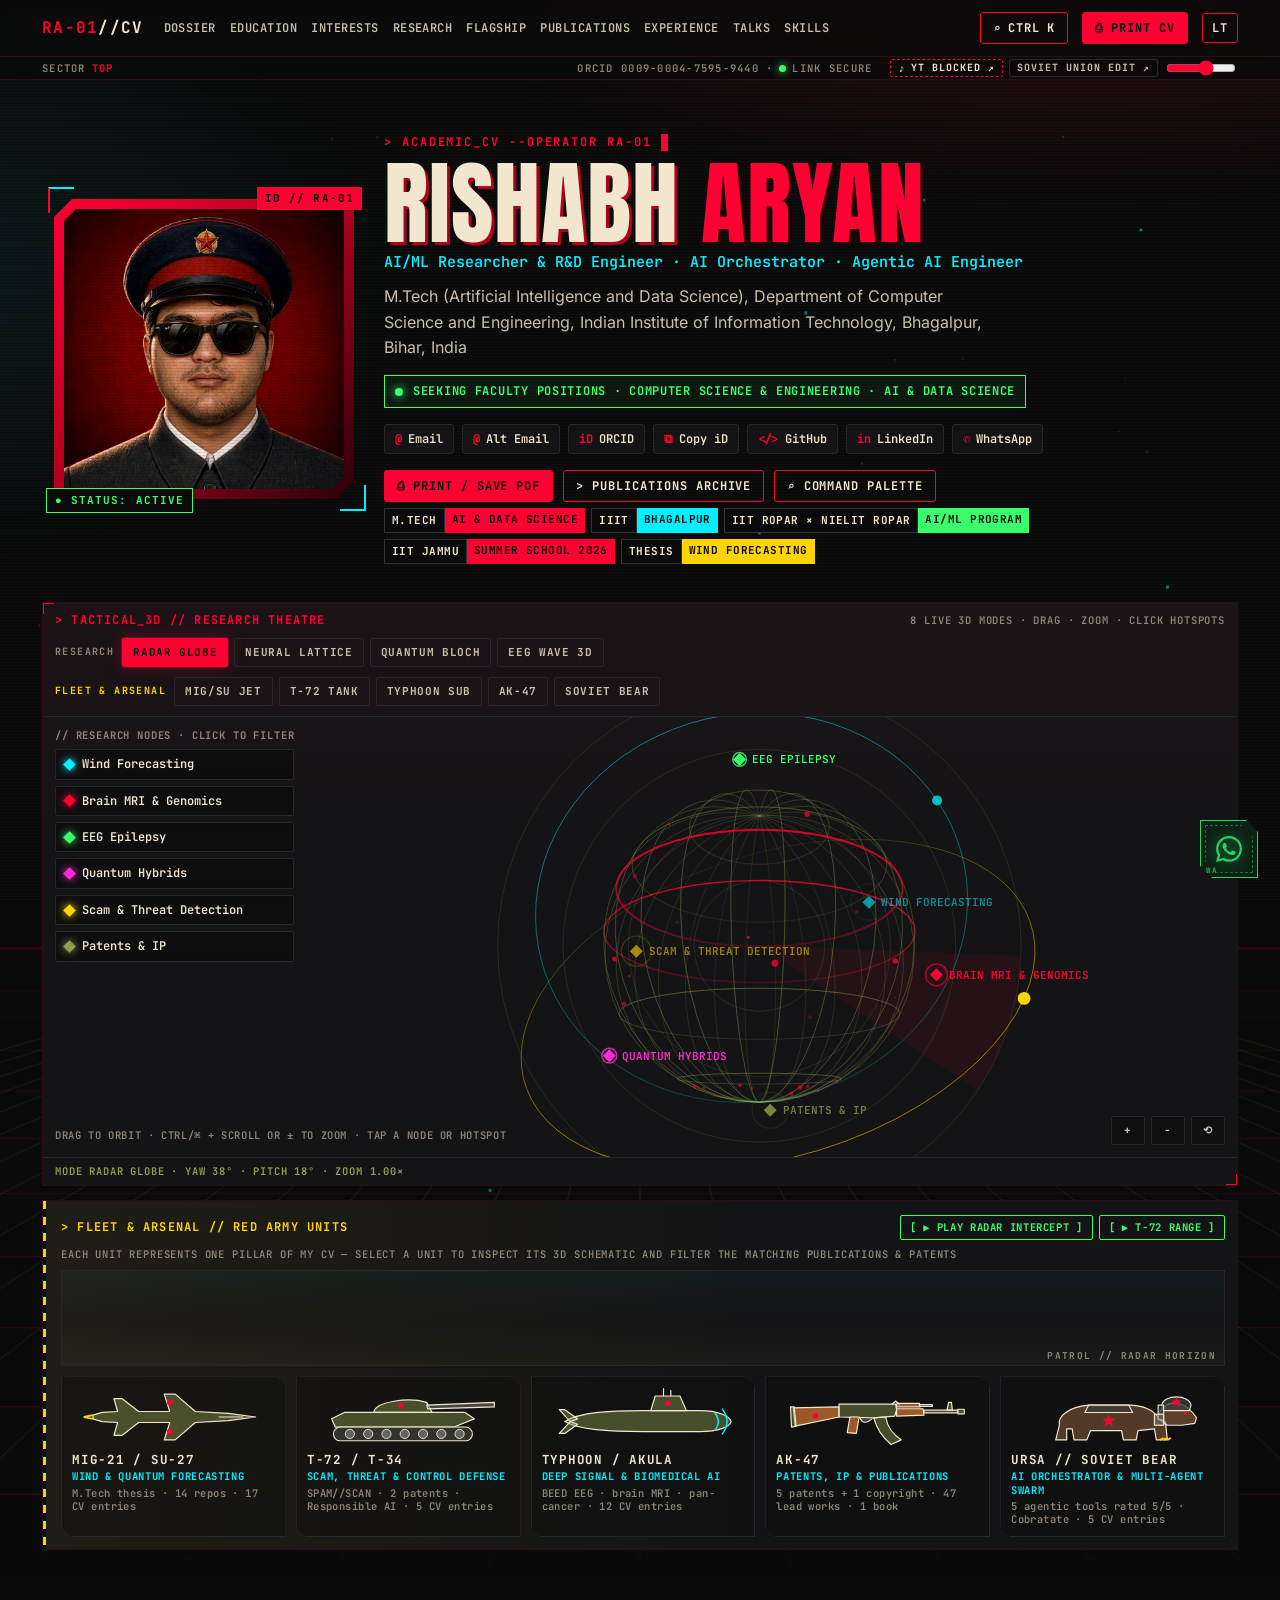
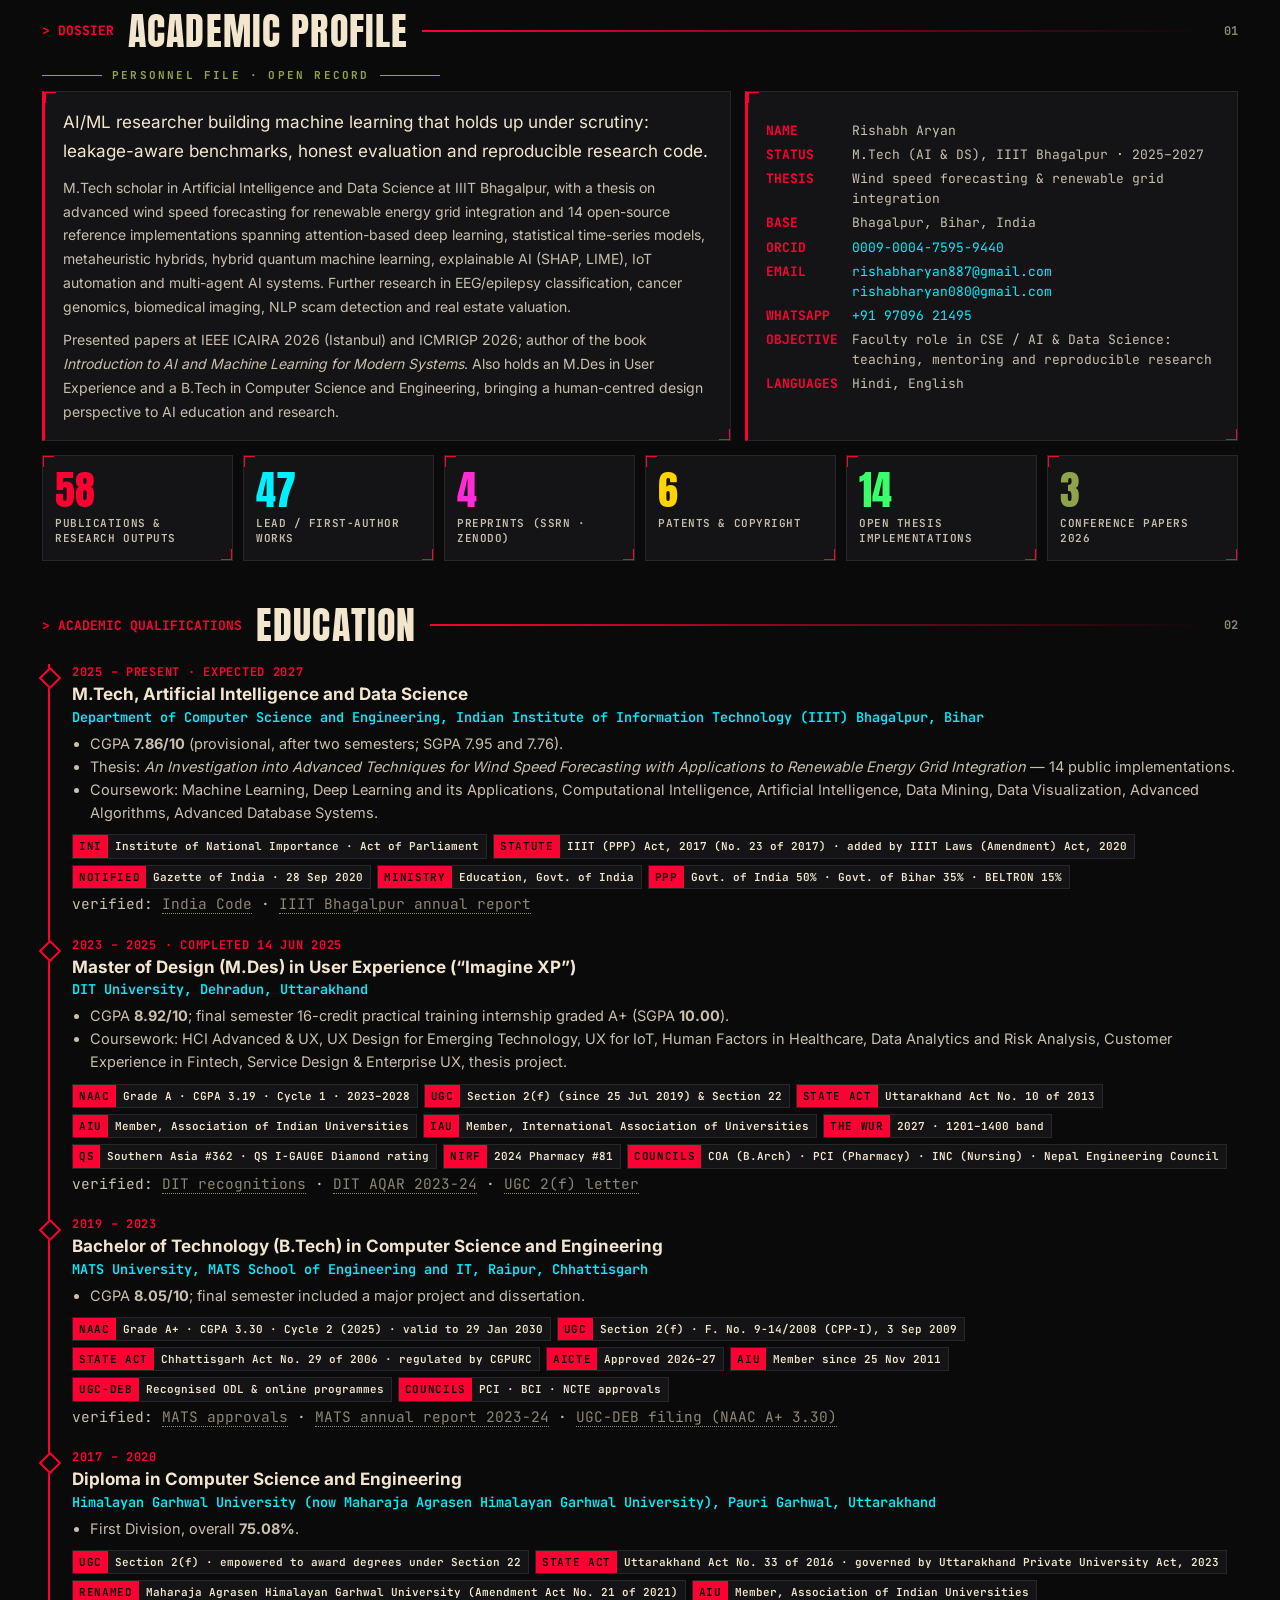
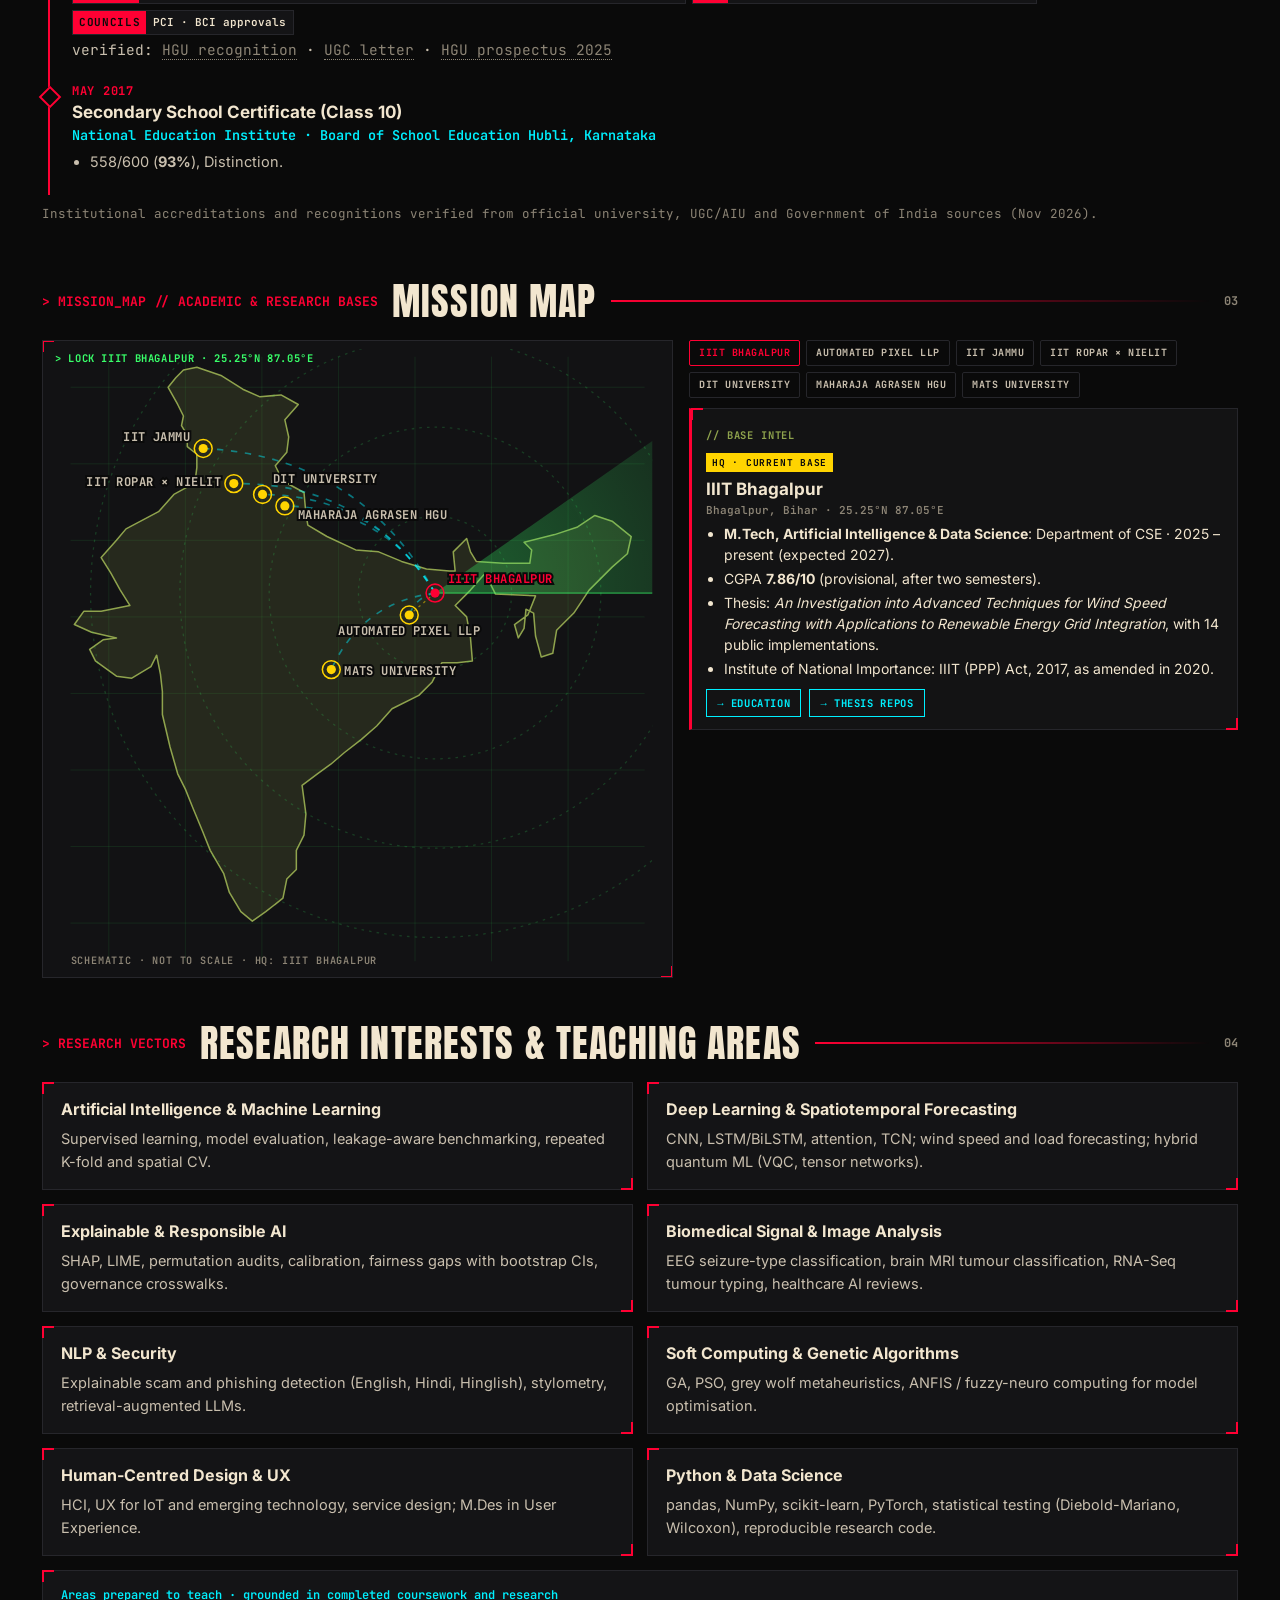
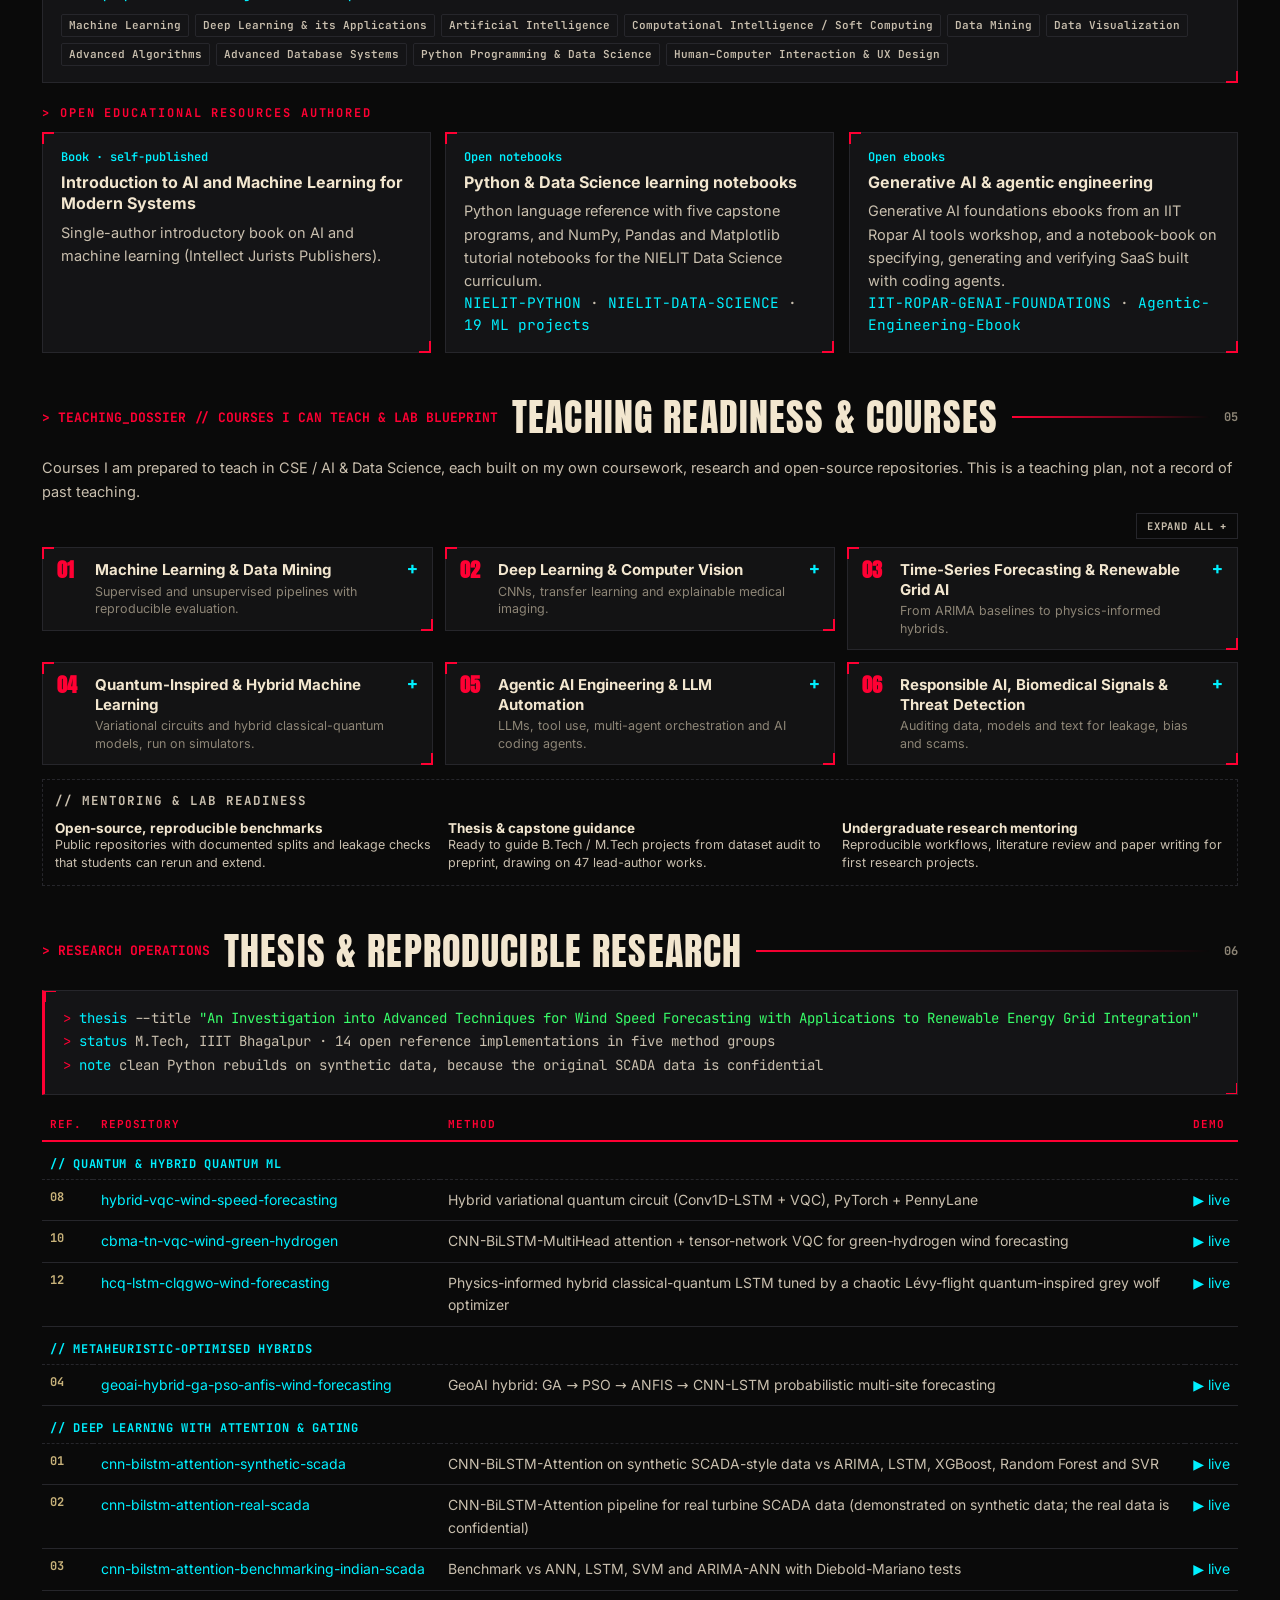
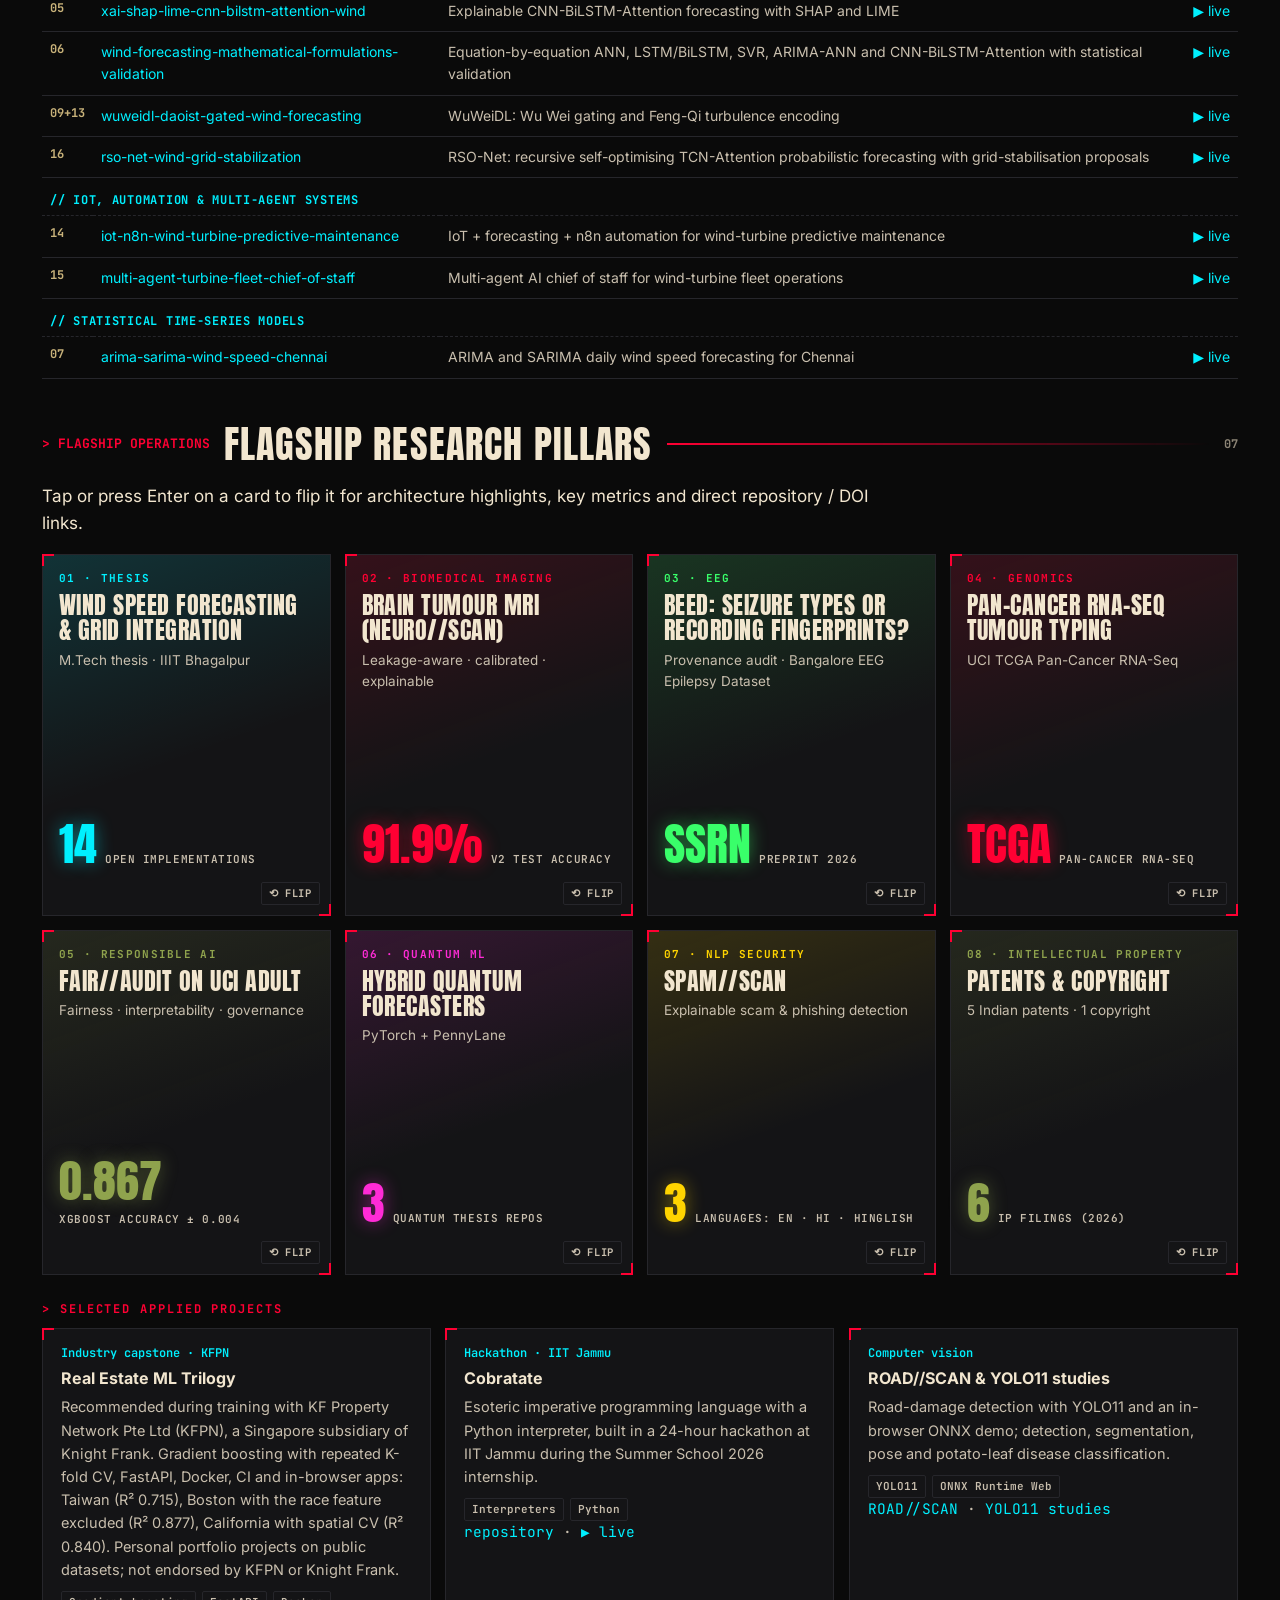
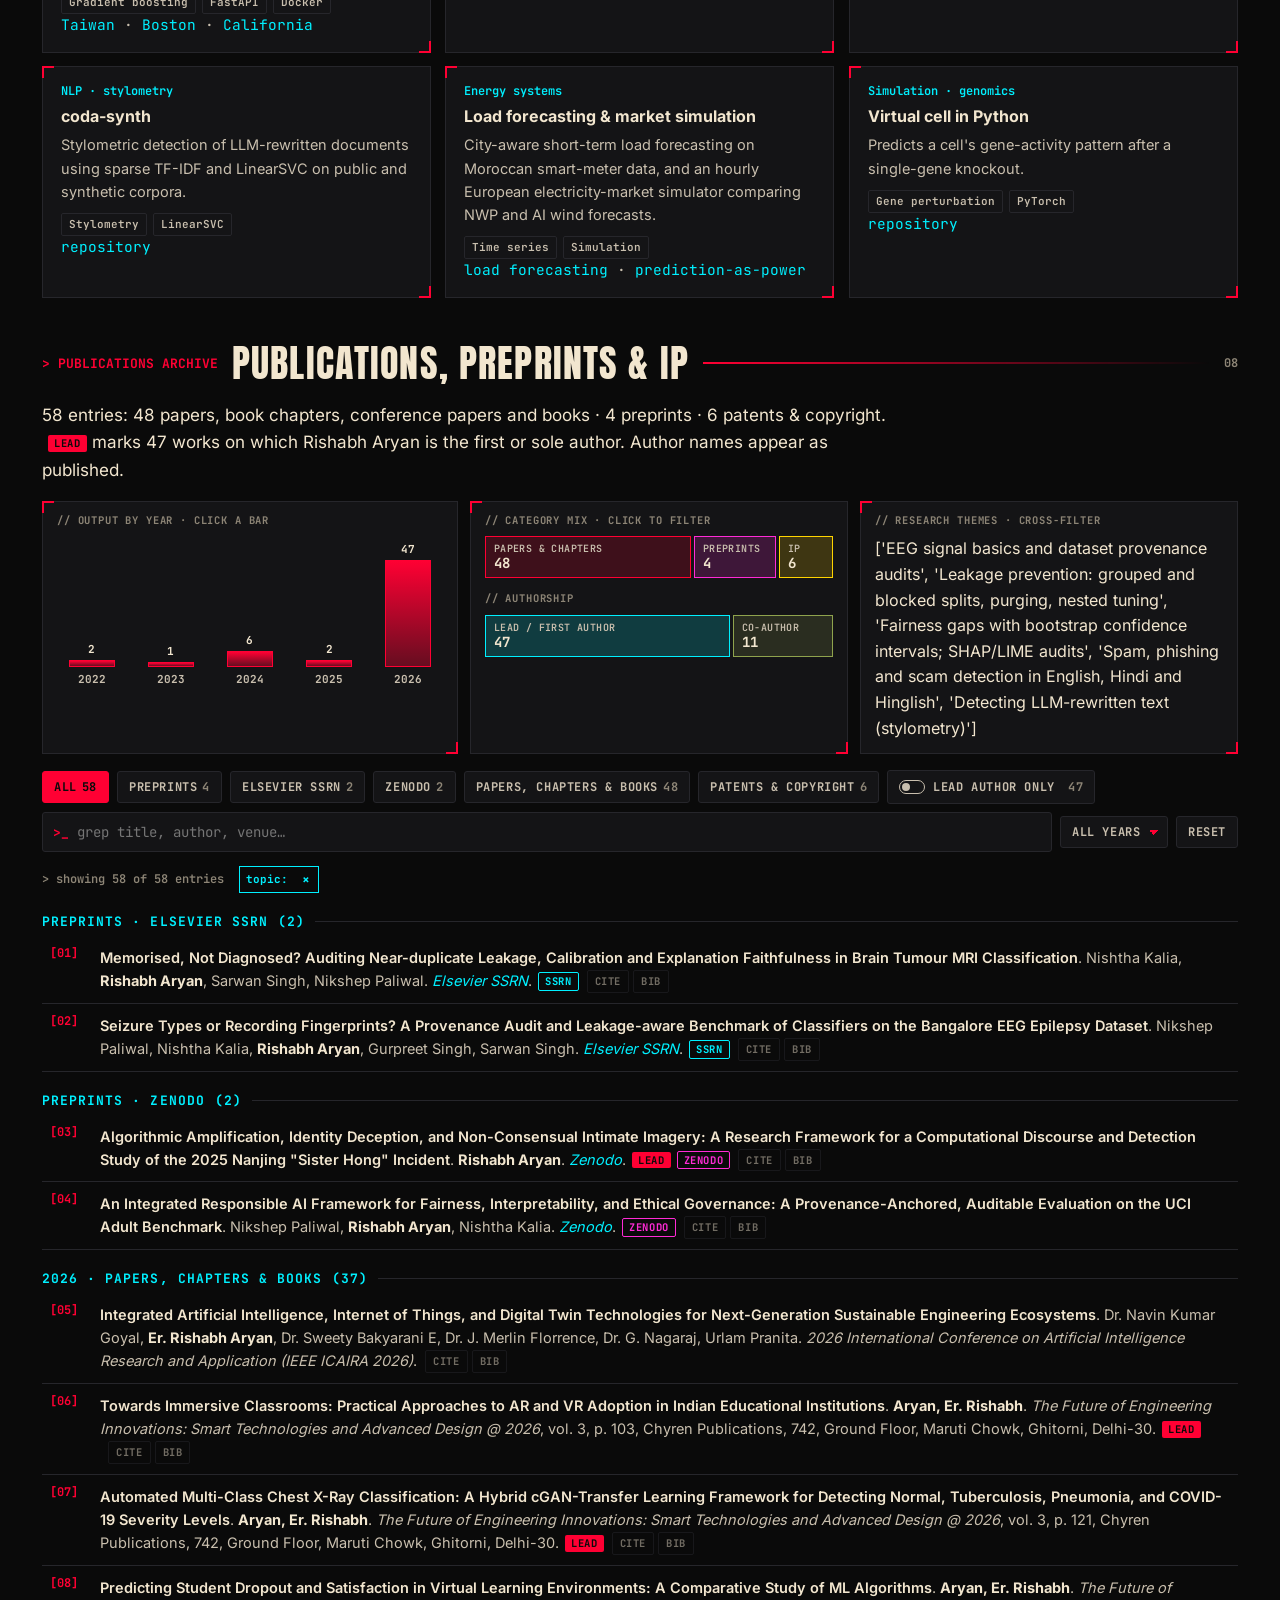
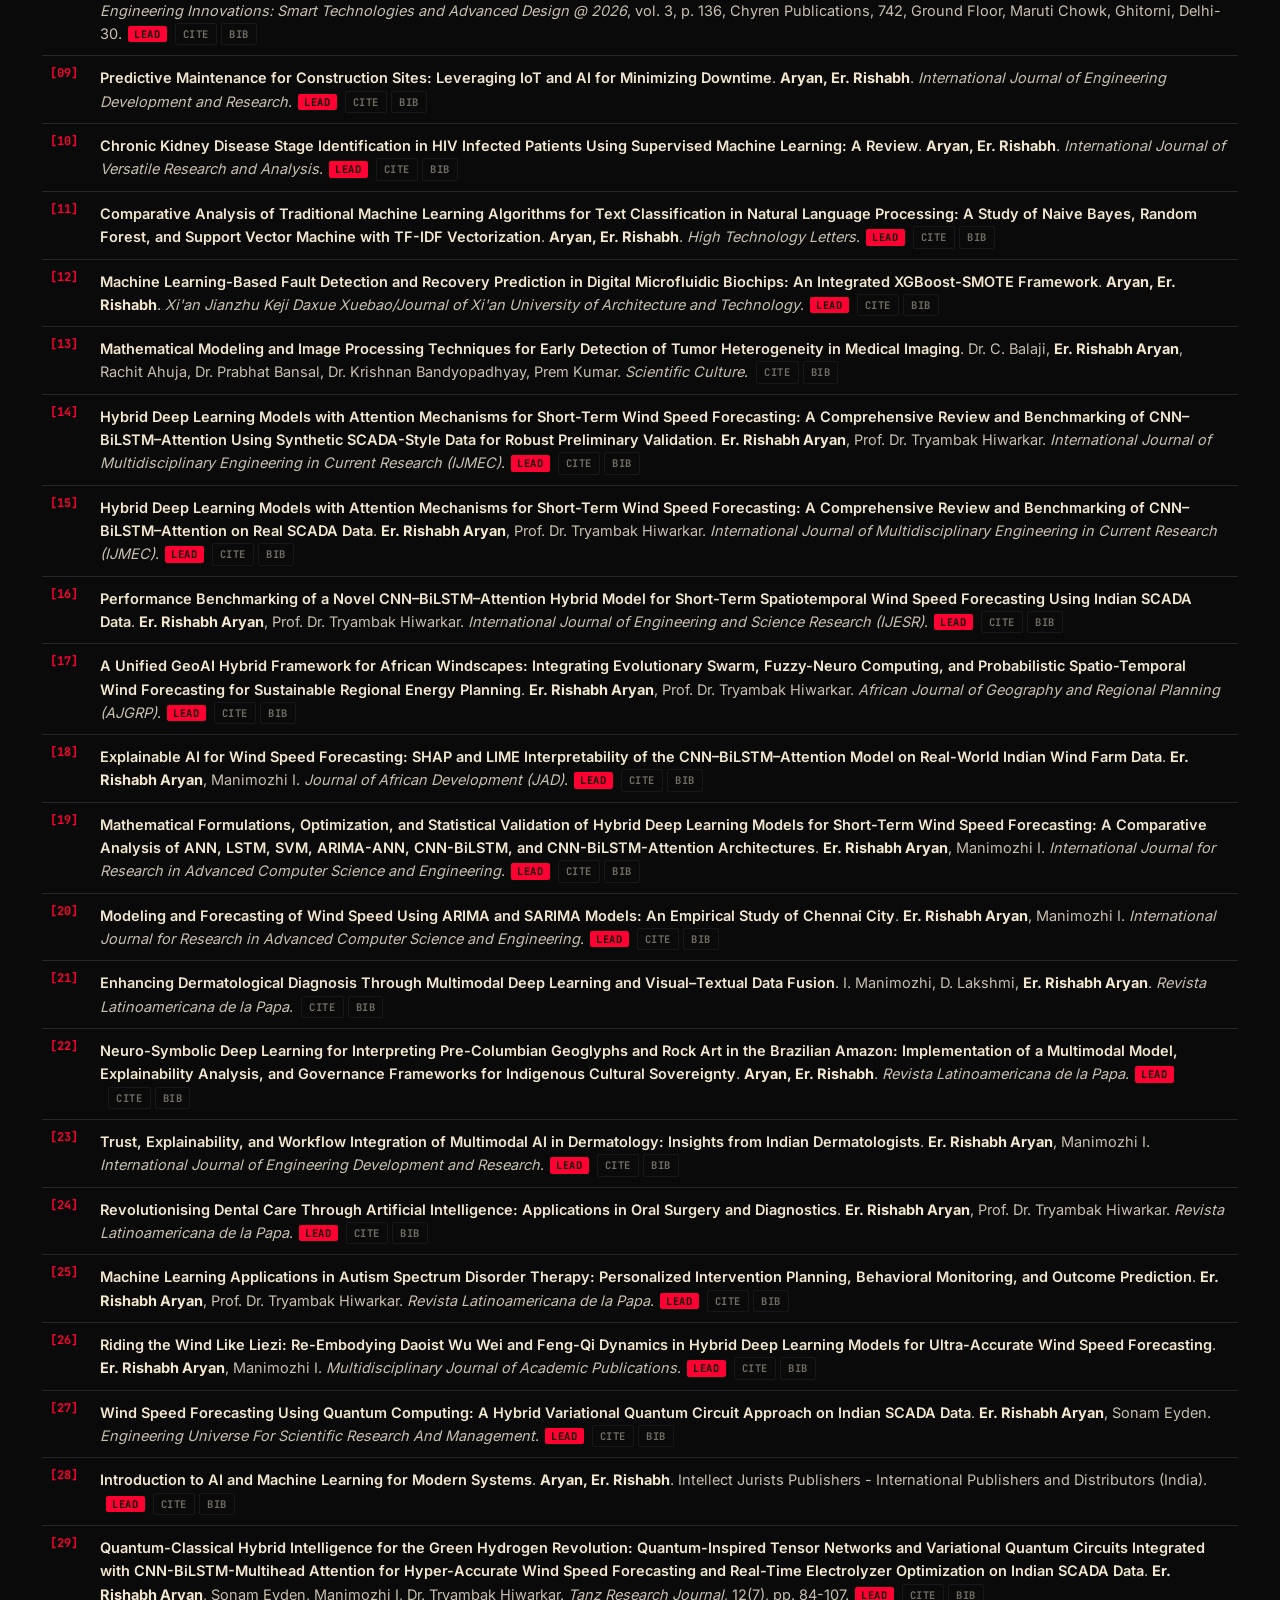
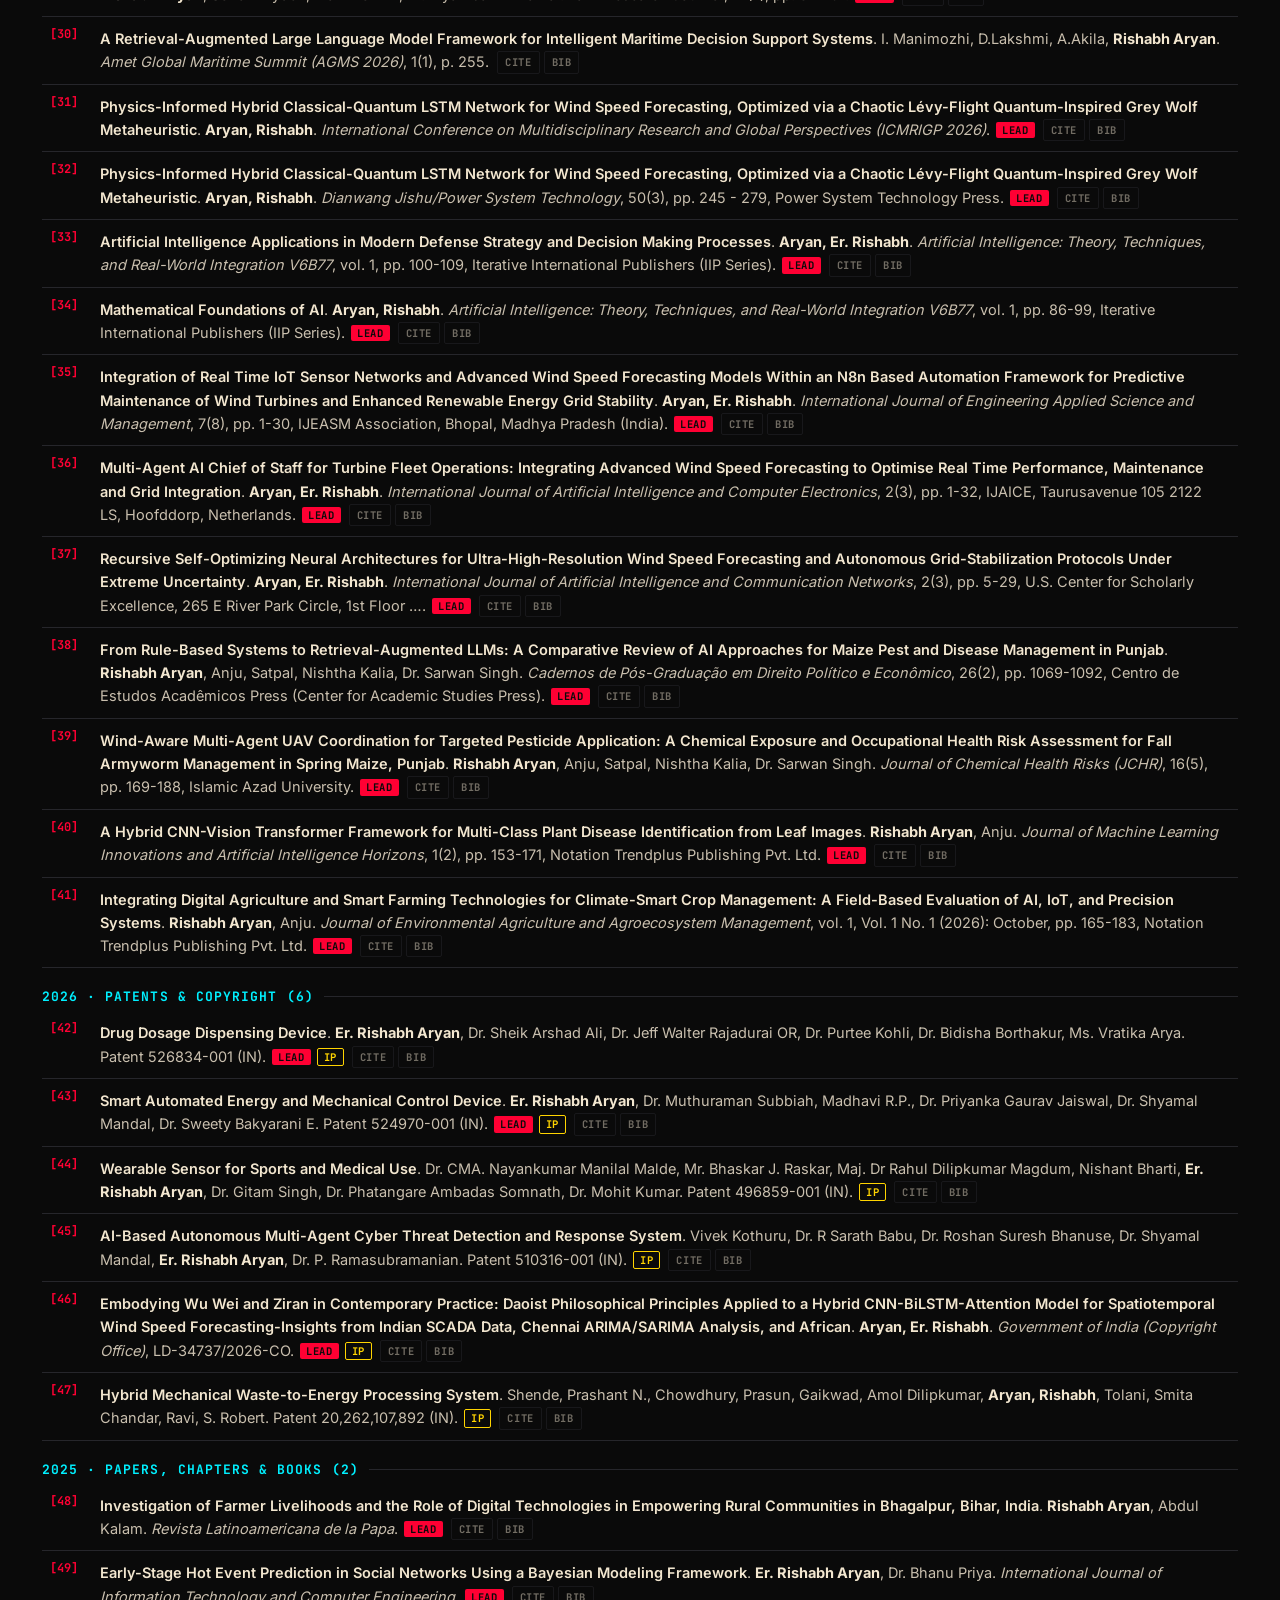
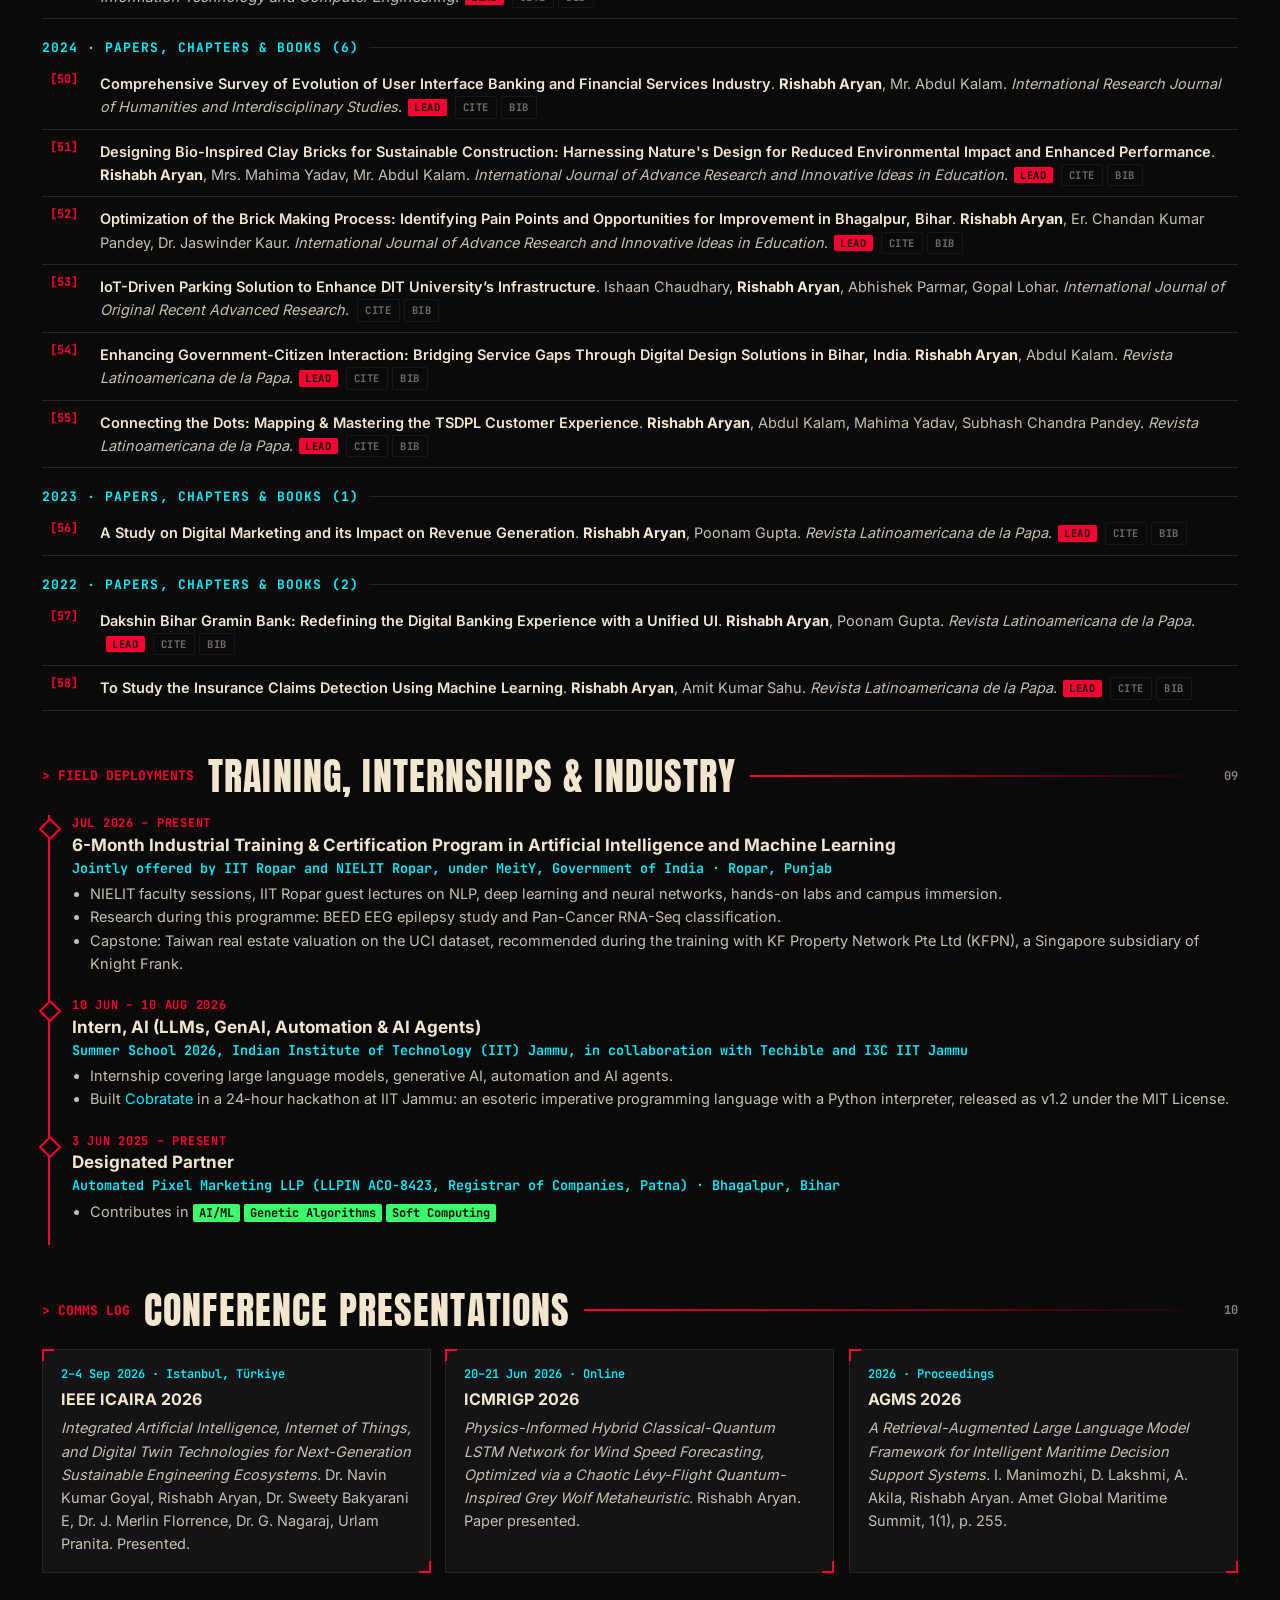
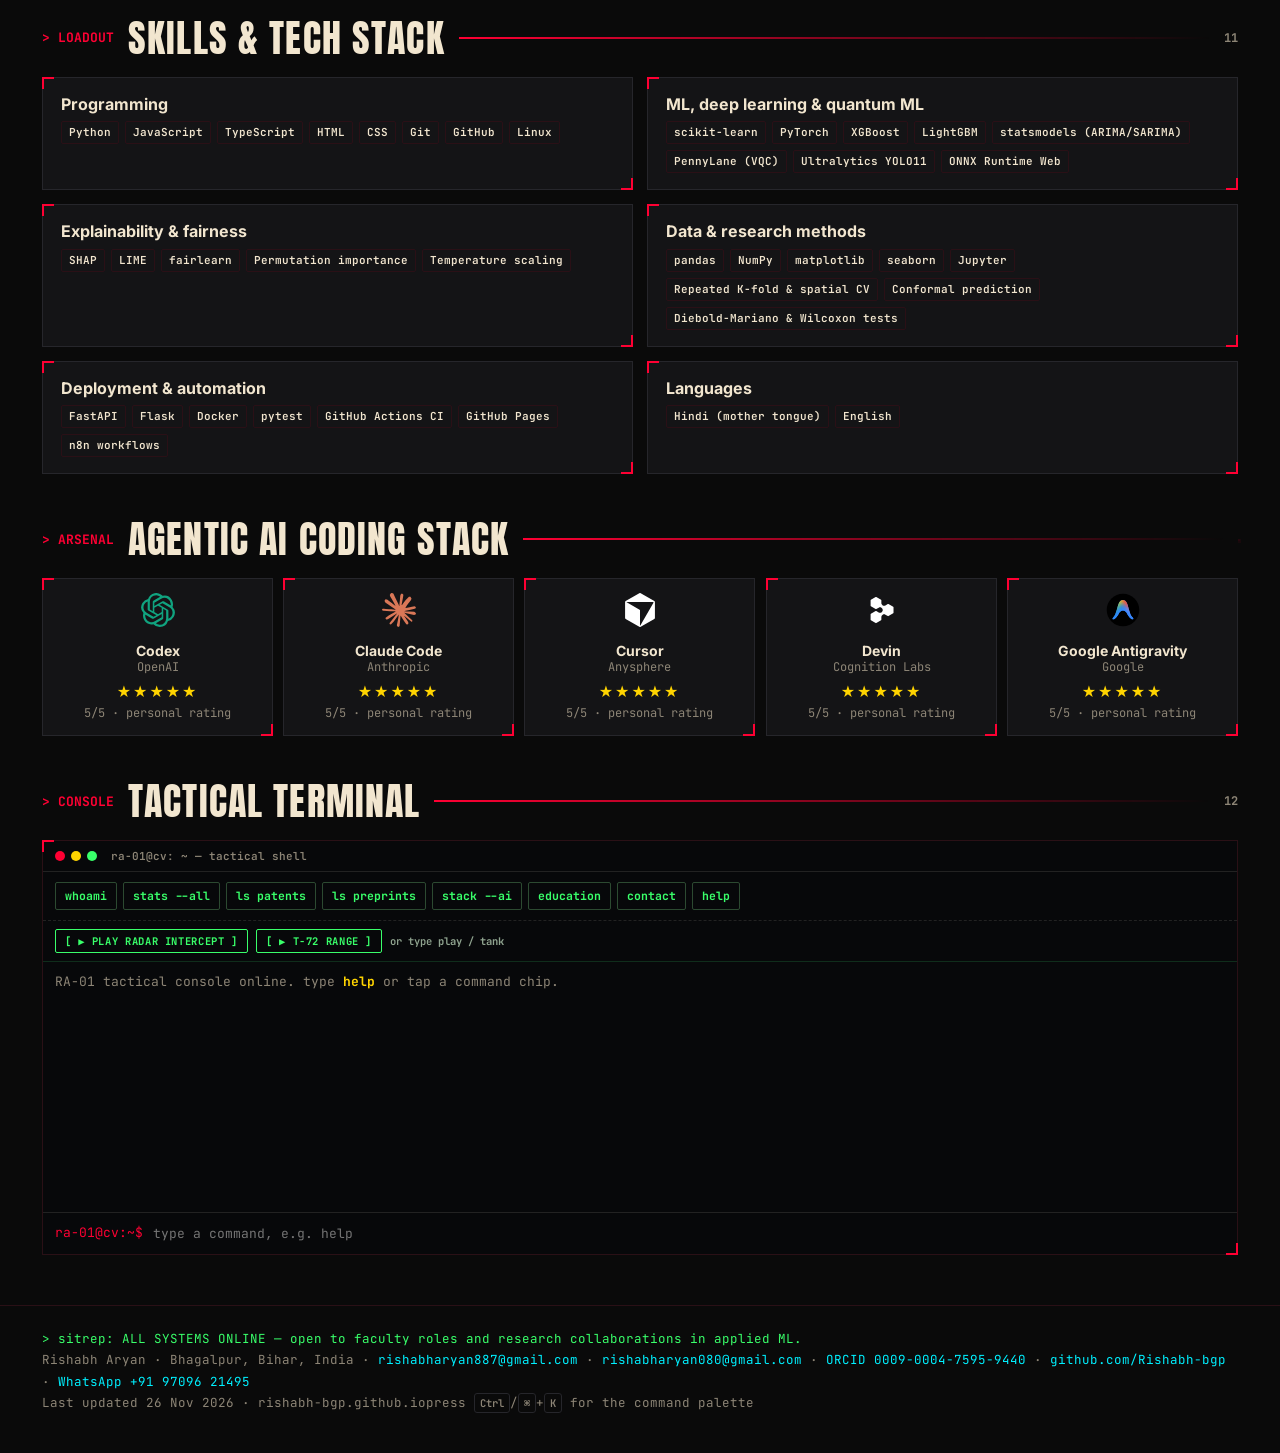
==== commit 88dd2bd6: "v5: Mission Map, Teaching Dossier, URSA Soviet Bear unit, DEFCON Radar Intercept + T-72 Range mini-g" ====
--- a/index.html
+++ b/index.html
@@ -15,7 +15,7 @@
 <link rel="icon" href="assets/favicon.svg" type="image/svg+xml">
 <link rel="preload" href="assets/fonts/anton.woff2" as="font" type="font/woff2" crossorigin><link rel="preload" href="assets/fonts/jbmono.woff2" as="font" type="font/woff2" crossorigin>
 <style>@font-face{font-family:'Anton';font-weight:400;font-display:swap;src:url(assets/fonts/anton.woff2) format('woff2')}@font-face{font-family:'Inter';font-weight:400 700;font-display:swap;src:url(assets/fonts/inter.woff2) format('woff2')}@font-face{font-family:'JetBrains Mono';font-weight:400 700;font-display:swap;src:url(assets/fonts/jbmono.woff2) format('woff2')}</style>
-<link rel="stylesheet" href="style.css?v=6">
+<link rel="stylesheet" href="style.css?v=7">
 <script>try{var t=localStorage.getItem('ra-theme');if(t)document.documentElement.setAttribute('data-theme',t)}catch(e){}document.documentElement.classList.add('js')</script>
 <script type="application/ld+json">{"@context": "https://schema.org", "@type": "Person", "name": "Rishabh Aryan", "url": "https://rishabh-bgp.github.io/", "image": "https://rishabh-bgp.github.io/assets/avatar.jpg", "email": "mailto:rishabharyan887@gmail.com", "telephone": "+919709621495", "jobTitle": "AI/ML Researcher & R&D Engineer", "description": "Academic CV of Rishabh Aryan — AI/ML researcher, M.Tech (Artificial Intelligence and Data Science), Department of Computer Science and Engineering, IIIT Bhagalpur. 58 research outputs (47 as lead author), 4 preprints, 6 patents & copyright, 14 open-source thesis implementations. Seeking faculty positions in CSE / AI & Data Science.", "affiliation": {"@type": "CollegeOrUniversity", "name": "Indian Institute of Information Technology, Bhagalpur", "department": {"@type": "Organization", "name": "Department of Computer Science and Engineering"}}, "alumniOf": [{"@type": "CollegeOrUniversity", "name": "DIT University"}, {"@type": "CollegeOrUniversity", "name": "MATS University"}, {"@type": "CollegeOrUniversity", "name": "Himalayan Garhwal University"}], "address": {"@type": "PostalAddress", "addressLocality": "Bhagalpur", "addressRegion": "Bihar", "addressCountry": "IN"}, "identifier": {"@type": "PropertyValue", "propertyID": "ORCID", "value": "0009-0004-7595-9440"}, "sameAs": ["https://orcid.org/0009-0004-7595-9440", "https://github.com/Rishabh-bgp", "https://www.linkedin.com/in/rishabh-aryan-52bb07287"], "knowsAbout": ["Machine Learning", "Deep Learning", "Wind Speed Forecasting", "Explainable AI", "Responsible AI", "Biomedical Machine Learning", "Natural Language Processing", "Soft Computing", "Genetic Algorithms", "Quantum Machine Learning", "User Experience Design"], "knowsLanguage": ["Hindi", "English"]}</script>
 </head>
@@ -24,7 +24,7 @@
 <div id="progress" class="no-print" aria-hidden="true"></div>
 <header class="topbar no-print"><div class="wrap">
   <a class="brand" href="#top">RA-01<span>//CV</span></a>
-  <nav class="nav" id="nav" aria-label="Sections"><a href="#dossier">Dossier</a><a href="#education">Education</a><a href="#interests">Interests</a><a href="#research">Research</a><a href="#flagship">Flagship</a><a href="#publications">Publications</a><a href="#experience">Experience</a><a href="#conferences">Talks</a><a href="#skills">Skills</a><a href="#console">Console</a></nav>
+  <nav class="nav" id="nav" aria-label="Sections"><a href="#dossier">Dossier</a><a href="#education">Education</a><a href="#bases">Map</a><a href="#interests">Interests</a><a href="#teaching">Teaching</a><a href="#research">Research</a><a href="#flagship">Flagship</a><a href="#publications">Publications</a><a href="#experience">Experience</a><a href="#conferences">Talks</a><a href="#skills">Skills</a><a href="#console">Console</a></nav>
   <span class="spacer"></span>
   <button class="btn kbtn" data-palette aria-label="Open command palette">⌕ <span id="palKey">Ctrl K</span></button>
   <button class="btn menu-btn" id="menuBtn" aria-controls="nav" aria-expanded="false">≡ Menu</button>
@@ -76,7 +76,7 @@
   <div class="sc-head">
     <span class="sc-title">&gt; TACTICAL_3D // RESEARCH THEATRE</span><span class="sc-sub">8 live 3D modes · drag · zoom · click hotspots</span>
     <div class="sc-modes" role="group" aria-label="3D mode">
-      <span class="sc-grp"><span class="sc-gl">Research</span><button data-mode="globe" aria-pressed="true">Radar Globe</button><button data-mode="lattice" aria-pressed="false">Neural Lattice</button><button data-mode="bloch" aria-pressed="false">Quantum Bloch</button><button data-mode="eeg" aria-pressed="false">EEG Wave 3D</button></span><span class="sc-grp fleet"><span class="sc-gl">Fleet &amp; Arsenal</span><button data-mode="jet" aria-pressed="false">MiG/Su Jet</button><button data-mode="tank" aria-pressed="false">T-72 Tank</button><button data-mode="sub" aria-pressed="false">Typhoon Sub</button><button data-mode="ak" aria-pressed="false">AK-47</button></span>
+      <span class="sc-grp"><span class="sc-gl">Research</span><button data-mode="globe" aria-pressed="true">Radar Globe</button><button data-mode="lattice" aria-pressed="false">Neural Lattice</button><button data-mode="bloch" aria-pressed="false">Quantum Bloch</button><button data-mode="eeg" aria-pressed="false">EEG Wave 3D</button></span><span class="sc-grp fleet"><span class="sc-gl">Fleet &amp; Arsenal</span><button data-mode="jet" aria-pressed="false">MiG/Su Jet</button><button data-mode="tank" aria-pressed="false">T-72 Tank</button><button data-mode="sub" aria-pressed="false">Typhoon Sub</button><button data-mode="ak" aria-pressed="false">AK-47</button><button data-mode="bear" aria-pressed="false">Soviet Bear</button></span>
     </div>
   </div>
   <div class="sc-body">
@@ -90,13 +90,14 @@
   <div class="sc-readout mono">MODE RADAR GLOBE</div>
 </div>
 <div class="arsenal no-print" aria-label="Fleet and arsenal: deploy a 3D unit">
-  <div class="ars-head"><span class="ars-t">&gt; FLEET &amp; ARSENAL // RED ARMY UNITS</span><span class="ars-s">Each unit represents one pillar of my CV — select a unit to inspect its 3D schematic and filter the matching publications &amp; patents</span></div>
+  <div class="ars-head"><span class="ars-t">&gt; FLEET &amp; ARSENAL // RED ARMY UNITS</span><span class="ars-g"><button type="button" class="game-btn" data-game="radar">[ ▶ PLAY RADAR INTERCEPT ]</button><button type="button" class="game-btn" data-game="tank">[ ▶ T-72 RANGE ]</button></span><span class="ars-s">Each unit represents one pillar of my CV — select a unit to inspect its 3D schematic and filter the matching publications &amp; patents</span></div>
   <div class="patrol-wrap"><canvas id="patrol" aria-hidden="true"></canvas><span class="patrol-l">PATROL // RADAR HORIZON</span></div>
   <div class="ars-grid">
     <button class="unit" data-unit="jet" aria-pressed="false" type="button"><svg viewBox="0 0 200 70" aria-hidden="true"><path class="m" d="M190 35 L160 31 L124 29 L102 10 L90 10 L96 29 L62 29 L44 15 L35 15 L39 29 L22 30 L12 33 L12 37 L22 40 L39 41 L35 55 L44 55 L62 41 L96 41 L90 60 L102 60 L124 41 L160 39 Z"/><path class="g" d="M150 35 L176 35"/><circle class="r" cx="96" cy="19" r="3.2"/><circle class="r" cx="96" cy="51" r="3.2"/><path class="f" d="M12 33 L2 35 L12 37"/></svg><b>MiG-21 / Su-27</b><em class="u-dom">Wind &amp; Quantum Forecasting</em><span>M.Tech thesis · 14 repos · 17 CV entries</span></button>
     <button class="unit" data-unit="tank" aria-pressed="false" type="button"><svg viewBox="0 0 200 70" aria-hidden="true"><path class="m" d="M20 46 L150 46 L172 37 L162 30 L30 30 L16 37 Z"/><path class="m" d="M62 30 C64 18 100 13 120 19 L126 30 Z"/><path class="g" d="M120 22 L194 19 L194 24 L121 26 Z"/><rect class="d" x="18" y="46" width="152" height="15" rx="7.5"/><g class="w"><circle cx="36" cy="53.5" r="5"/><circle cx="56" cy="53.5" r="5"/><circle cx="76" cy="53.5" r="5"/><circle cx="96" cy="53.5" r="5"/><circle cx="116" cy="53.5" r="5"/><circle cx="136" cy="53.5" r="5"/><circle cx="156" cy="53.5" r="5"/></g><circle class="r" cx="92" cy="23" r="3"/></svg><b>T-72 / T-34</b><em class="u-dom">Scam, Threat &amp; Control Defense</em><span>SPAM//SCAN · 2 patents · Responsible AI · 5 CV entries</span></button>
     <button class="unit" data-unit="sub" aria-pressed="false" type="button"><svg viewBox="0 0 200 70" aria-hidden="true"><path class="m" d="M14 40 C30 30 60 28 100 28 L162 28 C182 28 194 34 196 40 C194 46 182 51 162 51 L100 51 C60 51 30 49 14 40 Z"/><path class="m" d="M108 28 L113 12 L140 12 L147 28 Z"/><path class="g" d="M122 12 L122 4 M130 12 L130 6"/><path class="m" d="M20 40 L8 27 L14 27 L28 37 Z M20 40 L8 53 L14 53 L28 43 Z"/><path class="s" d="M178 30 Q186 40 178 50 M186 26 Q197 40 186 54"/><circle class="r" cx="127" cy="20" r="3"/></svg><b>Typhoon / Akula</b><em class="u-dom">Deep Signal &amp; Biomedical AI</em><span>BEED EEG · brain MRI · pan-cancer · 12 CV entries</span></button>
-    <button class="unit" data-unit="ak" aria-pressed="false" type="button"><svg viewBox="0 0 200 70" aria-hidden="true"><path class="wd" d="M8 25 L58 24 L58 35 L10 45 Z"/><path class="m" d="M5 24 L9 24 L11 45 L6 46 Z"/><path class="m" d="M58 21 L120 21 L121 27 L119 34 L96 36 L58 35 Z"/><path class="wd" d="M70 35 L80 35 L77 53 L67 52 Z"/><path class="g" d="M81 36 Q85 45 94 37"/><path class="m" d="M96 36 L109 35 C111 46 117 54 126 60 L115 65 C105 57 99 47 96 36 Z"/><path class="wd" d="M121 26 L150 26 L151 33 L121 34 Z"/><path class="wd" d="M121 20 L146 20 L147 24 L121 24 Z"/><path class="m" d="M146 21.5 L160 21.5 L160 23.5 L146 23.5 Z"/><path class="m" d="M151 27.5 L188 27.5 L188 30.5 L151 30.5 Z"/><path class="m" d="M176 27.5 L178 19 L181 19 L182 27.5 Z"/><path class="m" d="M188 26.5 L195 26.5 L195 31.5 L188 31.5 Z"/><path class="g" d="M116 21 L120 17.5 L124 21"/><circle class="r" cx="32" cy="34" r="3"/></svg><b>AK-47</b><em class="u-dom">Patents, IP &amp; Agentic Stack</em><span>5 patents + 1 copyright · 47 lead works · agentic stack</span></button>
+    <button class="unit" data-unit="ak" aria-pressed="false" type="button"><svg viewBox="0 0 200 70" aria-hidden="true"><path class="wd" d="M8 25 L58 24 L58 35 L10 45 Z"/><path class="m" d="M5 24 L9 24 L11 45 L6 46 Z"/><path class="m" d="M58 21 L120 21 L121 27 L119 34 L96 36 L58 35 Z"/><path class="wd" d="M70 35 L80 35 L77 53 L67 52 Z"/><path class="g" d="M81 36 Q85 45 94 37"/><path class="m" d="M96 36 L109 35 C111 46 117 54 126 60 L115 65 C105 57 99 47 96 36 Z"/><path class="wd" d="M121 26 L150 26 L151 33 L121 34 Z"/><path class="wd" d="M121 20 L146 20 L147 24 L121 24 Z"/><path class="m" d="M146 21.5 L160 21.5 L160 23.5 L146 23.5 Z"/><path class="m" d="M151 27.5 L188 27.5 L188 30.5 L151 30.5 Z"/><path class="m" d="M176 27.5 L178 19 L181 19 L182 27.5 Z"/><path class="m" d="M188 26.5 L195 26.5 L195 31.5 L188 31.5 Z"/><path class="g" d="M116 21 L120 17.5 L124 21"/><circle class="r" cx="32" cy="34" r="3"/></svg><b>AK-47</b><em class="u-dom">Patents, IP &amp; Publications</em><span>5 patents + 1 copyright · 47 lead works · 1 book</span></button>
+    <button class="unit" data-unit="bear" aria-pressed="false" type="button"><svg viewBox="0 0 200 70" aria-hidden="true"><path class="m" d="M38 60 L42 44 C40 34 52 24 74 22 L118 22 C134 22 146 28 150 36 L158 40 L160 60 L148 60 L146 48 L128 50 L126 60 L112 60 L110 50 L76 50 L72 60 L58 60 L56 48 L50 48 L50 60 Z" style="fill:rgba(140,96,60,.55)"/><path class="d" d="M74 22 L118 22 L122 30 L70 30 Z"/><path class="m" d="M150 36 C152 24 162 18 172 20 C182 22 188 30 192 36 L190 42 L176 44 L160 44 Z" style="fill:rgba(140,96,60,.6)"/><path class="d" d="M154 22 C156 10 184 10 186 22 L184 28 L156 28 Z"/><rect class="d" x="150" y="22" width="6" height="16"/><polygon class="r" points="170,13 171.6,17 176,17 172.6,19.6 173.8,23.6 170,21.2 166.2,23.6 167.4,19.6 164,17 168.4,17"/><circle class="r" cx="180" cy="31" r="1.8"/><rect class="g" x="146" y="32" width="10" height="12"/><path class="f" d="M160 60 l4 -2 M156 60 l4 -2 M152 60 l4 -2"/><polygon class="r" points="96,32 98,37 103,37 99,40 100.5,45 96,42 91.5,45 93,40 89,37 94,37"/></svg><b>URSA // Soviet Bear</b><em class="u-dom">AI Orchestrator &amp; Multi-Agent Swarm</em><span>5 agentic tools rated 5/5 · Cobratate · 5 CV entries</span></button>
   </div>
 </div>
 </div></div>
@@ -124,27 +125,50 @@
 
 <section id="education" data-pal-section="Education — academic qualifications" class=""><div class="h"><span class="cmd">&gt; ACADEMIC QUALIFICATIONS</span><h2>Education</h2><span class="rule"></span><span class="idx">02</span></div><div class="tl"><div class="tl-item reveal" data-pal-degree="M.Tech AI & Data Science — IIIT Bhagalpur (2025–2027)"><div class="when">2025 – present · expected 2027</div><h3>M.Tech, Artificial Intelligence and Data Science</h3><div class="where">Department of Computer Science and Engineering, Indian Institute of Information Technology (IIIT) Bhagalpur, Bihar</div><ul><li>CGPA <b>7.86/10</b> (provisional, after two semesters; SGPA 7.95 and 7.76).</li><li>Thesis: <em>An Investigation into Advanced Techniques for Wind Speed Forecasting with Applications to Renewable Energy Grid Integration</em> — 14 public implementations.</li><li>Coursework: Machine Learning, Deep Learning and its Applications, Computational Intelligence, Artificial Intelligence, Data Mining, Data Visualization, Advanced Algorithms, Advanced Database Systems.</li></ul><div class="acc-row"><span class="acc"><i>INI</i><b>Institute of National Importance · Act of Parliament</b></span><span class="acc"><i>STATUTE</i><b>IIIT (PPP) Act, 2017 (No. 23 of 2017) · added by IIIT Laws (Amendment) Act, 2020</b></span><span class="acc"><i>NOTIFIED</i><b>Gazette of India · 28 Sep 2020</b></span><span class="acc"><i>MINISTRY</i><b>Education, Govt. of India</b></span><span class="acc"><i>PPP</i><b>Govt. of India 50% · Govt. of Bihar 35% · BELTRON 15%</b></span></div><p class="acc-src no-print">verified: <a href="https://www.indiacode.nic.in/handle/123456789/2245" target="_blank" rel="noopener">India Code</a> · <a href="https://iiitbh.ac.in/sites/default/files/Document/Annual_Report_2022-23_Ver3.pdf" target="_blank" rel="noopener">IIIT Bhagalpur annual report</a></p></div><div class="tl-item reveal" data-pal-degree="M.Des User Experience — DIT University (2023–2025)"><div class="when">2023 – 2025 · completed 14 Jun 2025</div><h3>Master of Design (M.Des) in User Experience (“Imagine XP”)</h3><div class="where">DIT University, Dehradun, Uttarakhand</div><ul><li>CGPA <b>8.92/10</b>; final semester 16-credit practical training internship graded A+ (SGPA <b>10.00</b>).</li><li>Coursework: HCI Advanced &amp; UX, UX Design for Emerging Technology, UX for IoT, Human Factors in Healthcare, Data Analytics and Risk Analysis, Customer Experience in Fintech, Service Design &amp; Enterprise UX, thesis project.</li></ul><div class="acc-row"><span class="acc"><i>NAAC</i><b>Grade A · CGPA 3.19 · Cycle 1 · 2023–2028</b></span><span class="acc"><i>UGC</i><b>Section 2(f) (since 25 Jul 2019) &amp; Section 22</b></span><span class="acc"><i>STATE ACT</i><b>Uttarakhand Act No. 10 of 2013</b></span><span class="acc"><i>AIU</i><b>Member, Association of Indian Universities</b></span><span class="acc"><i>IAU</i><b>Member, International Association of Universities</b></span><span class="acc"><i>THE WUR</i><b>2027 · 1201–1400 band</b></span><span class="acc"><i>QS</i><b>Southern Asia #362 · QS I-GAUGE Diamond rating</b></span><span class="acc"><i>NIRF</i><b>2024 Pharmacy #81</b></span><span class="acc"><i>COUNCILS</i><b>COA (B.Arch) · PCI (Pharmacy) · INC (Nursing) · Nepal Engineering Council</b></span></div><p class="acc-src no-print">verified: <a href="https://www.dituniversity.edu.in/about-us/university-recognitions" target="_blank" rel="noopener">DIT recognitions</a> · <a href="https://www.dituniversity.edu.in/uploads/images/67ced513c60941741608211.pdf" target="_blank" rel="noopener">DIT AQAR 2023-24</a> · <a href="https://www.dituniversity.edu.in/assets/frontend/images/dit-images/recognotion3.pdf" target="_blank" rel="noopener">UGC 2(f) letter</a></p></div><div class="tl-item reveal" data-pal-degree="B.Tech CSE — MATS University (2019–2023)"><div class="when">2019 – 2023</div><h3>Bachelor of Technology (B.Tech) in Computer Science and Engineering</h3><div class="where">MATS University, MATS School of Engineering and IT, Raipur, Chhattisgarh</div><ul><li>CGPA <b>8.05/10</b>; final semester included a major project and dissertation.</li></ul><div class="acc-row"><span class="acc"><i>NAAC</i><b>Grade A+ · CGPA 3.30 · Cycle 2 (2025) · valid to 29 Jan 2030</b></span><span class="acc"><i>UGC</i><b>Section 2(f) · F. No. 9-14/2008 (CPP-I), 3 Sep 2009</b></span><span class="acc"><i>STATE ACT</i><b>Chhattisgarh Act No. 29 of 2006 · regulated by CGPURC</b></span><span class="acc"><i>AICTE</i><b>Approved 2026–27</b></span><span class="acc"><i>AIU</i><b>Member since 25 Nov 2011</b></span><span class="acc"><i>UGC-DEB</i><b>Recognised ODL &amp; online programmes</b></span><span class="acc"><i>COUNCILS</i><b>PCI · BCI · NCTE approvals</b></span></div><p class="acc-src no-print">verified: <a href="https://www.matsuniversity.ac.in/approval_recognitions" target="_blank" rel="noopener">MATS approvals</a> · <a href="https://www.matsuniversity.ac.in/pdfs/Annual%20Report%202023-24.pdf" target="_blank" rel="noopener">MATS annual report 2023-24</a> · <a href="https://matsuniversityonline.com/pdfs/1.%20UGC-DEB%20APPLICATION-2025(ONLINE%20MODE).pdf" target="_blank" rel="noopener">UGC-DEB filing (NAAC A+ 3.30)</a></p></div><div class="tl-item reveal" data-pal-degree="Diploma CSE — Himalayan Garhwal University (2017–2020)"><div class="when">2017 – 2020</div><h3>Diploma in Computer Science and Engineering</h3><div class="where">Himalayan Garhwal University (now Maharaja Agrasen Himalayan Garhwal University), Pauri Garhwal, Uttarakhand</div><ul><li>First Division, overall <b>75.08%</b>.</li></ul><div class="acc-row"><span class="acc"><i>UGC</i><b>Section 2(f) · empowered to award degrees under Section 22</b></span><span class="acc"><i>STATE ACT</i><b>Uttarakhand Act No. 33 of 2016 · governed by Uttarakhand Private University Act, 2023</b></span><span class="acc"><i>RENAMED</i><b>Maharaja Agrasen Himalayan Garhwal University (Amendment Act No. 21 of 2021)</b></span><span class="acc"><i>AIU</i><b>Member, Association of Indian Universities</b></span><span class="acc"><i>COUNCILS</i><b>PCI · BCI approvals</b></span></div><p class="acc-src no-print">verified: <a href="https://www.hgu.ac.in/about-us" target="_blank" rel="noopener">HGU recognition</a> · <a href="https://hgu.ac.in/assets/media/UGCRecognition.PDF" target="_blank" rel="noopener">UGC letter</a> · <a href="https://hgu.ac.in/assets/pdf/brochure.pdf" target="_blank" rel="noopener">HGU prospectus 2025</a></p></div><div class="tl-item reveal" data-pal-degree="Class 10 — 93%, Distinction (2017)"><div class="when">May 2017</div><h3>Secondary School Certificate (Class 10)</h3><div class="where">National Education Institute · Board of School Education Hubli, Karnataka</div><ul><li>558/600 (<b>93%</b>), Distinction.</li></ul></div></div><p class="note no-print">Institutional accreditations and recognitions verified from official university, UGC/AIU and Government of India sources (Nov 2026).</p></section>
 
-<section id="interests" data-pal-section="Research interests & teaching areas" class=""><div class="h"><span class="cmd">&gt; RESEARCH VECTORS</span><h2>Research Interests &amp; Teaching Areas</h2><span class="rule"></span><span class="idx">03</span></div>
+<section id="bases" data-pal-section="Mission map — academic & research bases" class="no-print"><div class="h"><span class="cmd">&gt; MISSION_MAP // ACADEMIC &amp; RESEARCH BASES</span><h2>Mission Map</h2><span class="rule"></span><span class="idx">03</span></div><div class="mm reveal" id="missionMap">
+ <div class="mm-viz hud"><svg viewBox="-6 -6 462.0 486.0" role="img" aria-label="Schematic tactical map of India with academic and research bases">
+  <defs><radialGradient id="mmSweep" cx="0" cy="0" r="1" gradientUnits="userSpaceOnUse" gradientTransform="translate(285.7 185.3) scale(330)"><stop offset="0" stop-color="var(--green)" stop-opacity=".38"/><stop offset="1" stop-color="var(--green)" stop-opacity="0"/></radialGradient>
+  <clipPath id="mmClip"><rect x="-6" y="-6" width="462.0" height="486.0"/></clipPath></defs>
+  <g class="mm-grid"><line x1="30.0" y1="0" x2="30.0" y2="474.0"/><line x1="90.0" y1="0" x2="90.0" y2="474.0"/><line x1="150.0" y1="0" x2="150.0" y2="474.0"/><line x1="210.0" y1="0" x2="210.0" y2="474.0"/><line x1="270.0" y1="0" x2="270.0" y2="474.0"/><line x1="330.0" y1="0" x2="330.0" y2="474.0"/><line x1="390.0" y1="0" x2="390.0" y2="474.0"/><line x1="0" y1="444.0" x2="450.0" y2="444.0"/><line x1="0" y1="384.0" x2="450.0" y2="384.0"/><line x1="0" y1="324.0" x2="450.0" y2="324.0"/><line x1="0" y1="264.0" x2="450.0" y2="264.0"/><line x1="0" y1="204.0" x2="450.0" y2="204.0"/><line x1="0" y1="144.0" x2="450.0" y2="144.0"/><line x1="0" y1="84.0" x2="450.0" y2="84.0"/><line x1="0" y1="24.0" x2="450.0" y2="24.0"/></g>
+  <path class="mm-land" d="M99.0,8.3 L118.5,15.0 L135.0,25.5 L148.5,31.5 L165.0,30.0 L178.5,37.5 L168.0,49.5 L171.0,63.0 L169.5,75.0 L160.5,85.5 L166.5,97.5 L183.0,106.5 L184.5,123.0 L186.0,132.0 L201.0,141.0 L223.5,151.5 L241.5,153.0 L259.5,160.5 L279.0,166.5 L297.0,168.0 L301.5,168.0 L300.0,153.0 L310.5,142.5 L313.5,153.0 L318.0,160.5 L339.0,162.0 L360.0,162.0 L361.5,151.5 L355.5,145.5 L379.5,139.5 L397.5,133.5 L411.0,124.5 L424.5,129.0 L439.5,141.0 L436.5,154.5 L424.5,165.0 L406.5,183.0 L394.5,201.0 L381.0,214.5 L378.0,232.5 L369.0,235.5 L364.5,219.0 L363.0,201.0 L357.0,198.0 L355.5,213.0 L351.0,220.5 L348.0,210.0 L358.5,202.5 L364.5,187.5 L333.0,186.0 L328.5,177.0 L324.0,171.0 L313.5,183.0 L301.5,195.0 L310.5,204.0 L313.5,220.5 L315.0,238.5 L303.0,240.0 L291.0,240.0 L283.5,255.0 L273.0,265.5 L252.0,276.0 L240.0,289.5 L228.0,300.0 L214.5,310.5 L204.0,319.5 L193.5,327.0 L181.5,336.0 L184.5,358.5 L183.0,375.0 L177.0,387.0 L177.0,402.0 L169.5,409.5 L166.5,424.5 L153.0,435.0 L142.5,442.5 L133.5,435.0 L124.5,420.0 L120.0,405.0 L109.5,387.0 L103.5,372.0 L96.0,354.0 L90.0,339.0 L84.0,327.0 L78.0,306.0 L72.0,280.5 L72.0,262.5 L70.5,249.0 L67.5,234.0 L63.0,243.0 L48.0,252.0 L36.0,250.5 L19.5,238.5 L15.0,229.5 L25.5,222.0 L36.0,220.5 L16.5,216.0 L3.0,210.0 L10.5,199.5 L24.0,199.5 L46.5,195.0 L39.0,183.0 L31.5,169.5 L24.0,157.5 L36.0,144.0 L43.5,135.0 L69.0,121.5 L81.0,108.0 L97.5,99.0 L99.0,87.0 L99.0,76.5 L91.5,70.5 L91.5,61.5 L87.0,54.0 L88.5,46.5 L84.0,37.5 L76.5,24.0 L82.5,16.5 L88.5,10.5 Z"/>
+  <g clip-path="url(#mmClip)"><g class="mm-radar" style="transform-origin:285.7px 185.3px"><path d="M285.7,185.3 L615.7,185.3 A330,330 0 0,0 556.0,-4.0 Z" fill="url(#mmSweep)"/><line x1="285.7" y1="185.3" x2="615.7" y2="185.3"/></g>
+  <circle class="mm-rr" cx="285.7" cy="185.3" r="60"/><circle class="mm-rr" cx="285.7" cy="185.3" r="130"/><circle class="mm-rr" cx="285.7" cy="185.3" r="200"/><circle class="mm-rr" cx="285.7" cy="185.3" r="270"/></g>
+  <g class="mm-arcs"><line class="mm-lead" x1="285.7" y1="185.3" x2="265.5" y2="202.5"/><path class="mm-arc" data-base="pixel" d="M285.7,185.3 Q270.8,188.2 265.5,202.5"/><path class="mm-arc" data-base="iitj" d="M285.7,185.3 Q226.6,77.8 104.0,72.0"/><path class="mm-arc" data-base="ropar" d="M285.7,185.3 Q230.9,98.2 128.0,99.5"/><path class="mm-arc" data-base="dit" d="M285.7,185.3 Q239.7,108.8 150.5,108.0"/><path class="mm-arc" data-base="hgu" d="M285.7,185.3 Q246.0,118.2 168.0,117.0"/><path class="mm-arc" data-base="mats" d="M285.7,185.3 Q228.2,192.5 204.4,245.3"/></g><g class="mm-pins"><g class="mm-base" data-base="iiit" data-name="IIIT BHAGALPUR" data-coord="25.25°N 87.05°E" role="button" tabindex="0" aria-pressed="false" aria-label="IIIT Bhagalpur, Bhagalpur, Bihar"><circle class="mm-hit" cx="285.7" cy="185.3" r="7.5"/><circle class="mm-ring" cx="285.7" cy="185.3" r="7"/><circle class="mm-dot" cx="285.7" cy="185.3" r="3.6"/><text x="295.7" y="177.3" text-anchor="start">IIIT BHAGALPUR</text></g><g class="mm-base" data-base="pixel" data-name="AUTOMATED PIXEL LLP" data-coord="25.25°N 86.98°E" role="button" tabindex="0" aria-pressed="false" aria-label="Automated Pixel Marketing LLP, Bhagalpur, Bihar"><circle class="mm-hit" cx="265.5" cy="202.5" r="7.5"/><circle class="mm-ring" cx="265.5" cy="202.5" r="7"/><circle class="mm-dot" cx="265.5" cy="202.5" r="3.6"/><text x="265.5" y="218.5" text-anchor="middle">AUTOMATED PIXEL LLP</text></g><g class="mm-base" data-base="iitj" data-name="IIT JAMMU" data-coord="32.80°N 74.93°E" role="button" tabindex="0" aria-pressed="false" aria-label="IIT Jammu, Jammu, J&amp;K"><circle class="mm-hit" cx="104.0" cy="72.0" r="7.5"/><circle class="mm-ring" cx="104.0" cy="72.0" r="7"/><circle class="mm-dot" cx="104.0" cy="72.0" r="3.6"/><text x="94.0" y="66.0" text-anchor="end">IIT JAMMU</text></g><g class="mm-base" data-base="ropar" data-name="IIT ROPAR × NIELIT" data-coord="30.97°N 76.53°E" role="button" tabindex="0" aria-pressed="false" aria-label="IIT Ropar × NIELIT Ropar, Ropar, Punjab"><circle class="mm-hit" cx="128.0" cy="99.5" r="7.5"/><circle class="mm-ring" cx="128.0" cy="99.5" r="7"/><circle class="mm-dot" cx="128.0" cy="99.5" r="3.6"/><text x="118.0" y="101.5" text-anchor="end">IIT ROPAR × NIELIT</text></g><g class="mm-base" data-base="dit" data-name="DIT UNIVERSITY" data-coord="30.40°N 78.03°E" role="button" tabindex="0" aria-pressed="false" aria-label="DIT University, Dehradun, Uttarakhand"><circle class="mm-hit" cx="150.5" cy="108.0" r="7.5"/><circle class="mm-ring" cx="150.5" cy="108.0" r="7"/><circle class="mm-dot" cx="150.5" cy="108.0" r="3.6"/><text x="158.5" y="99.0" text-anchor="start">DIT UNIVERSITY</text></g><g class="mm-base" data-base="hgu" data-name="MAHARAJA AGRASEN HGU" data-coord="29.80°N 79.20°E" role="button" tabindex="0" aria-pressed="false" aria-label="Maharaja Agrasen Himalayan Garhwal University, Pauri Garhwal, Uttarakhand"><circle class="mm-hit" cx="168.0" cy="117.0" r="7.5"/><circle class="mm-ring" cx="168.0" cy="117.0" r="7"/><circle class="mm-dot" cx="168.0" cy="117.0" r="3.6"/><text x="178.0" y="127.0" text-anchor="start">MAHARAJA AGRASEN HGU</text></g><g class="mm-base" data-base="mats" data-name="MATS UNIVERSITY" data-coord="21.25°N 81.63°E" role="button" tabindex="0" aria-pressed="false" aria-label="MATS University, Raipur, Chhattisgarh"><circle class="mm-hit" cx="204.4" cy="245.3" r="7.5"/><circle class="mm-ring" cx="204.4" cy="245.3" r="7"/><circle class="mm-dot" cx="204.4" cy="245.3" r="3.6"/><text x="214.4" y="249.3" text-anchor="start">MATS UNIVERSITY</text></g></g>
+  <text class="mm-cap" x="0" y="476.0">SCHEMATIC · NOT TO SCALE · HQ: IIIT BHAGALPUR</text>
+ </svg><div class="mm-ro mono" id="mmReadout">&gt; LOCK IIIT BHAGALPUR</div></div>
+ <div class="mm-side"><div class="mm-chips" role="group" aria-label="Bases"><button type="button" class="mm-chip" data-base="iiit" aria-pressed="false">IIIT BHAGALPUR</button><button type="button" class="mm-chip" data-base="pixel" aria-pressed="false">AUTOMATED PIXEL LLP</button><button type="button" class="mm-chip" data-base="iitj" aria-pressed="false">IIT JAMMU</button><button type="button" class="mm-chip" data-base="ropar" aria-pressed="false">IIT ROPAR × NIELIT</button><button type="button" class="mm-chip" data-base="dit" aria-pressed="false">DIT UNIVERSITY</button><button type="button" class="mm-chip" data-base="hgu" aria-pressed="false">MAHARAJA AGRASEN HGU</button><button type="button" class="mm-chip" data-base="mats" aria-pressed="false">MATS UNIVERSITY</button></div><div class="mm-intel hud" aria-live="polite"><span class="bi-h">// BASE INTEL</span><article class="bi" data-intel="iiit" hidden><span class="bi-tag">HQ · CURRENT BASE</span><h3>IIIT Bhagalpur</h3><p class="bi-loc">Bhagalpur, Bihar · 25.25°N 87.05°E</p><ul><li><b>M.Tech, Artificial Intelligence &amp; Data Science</b>: Department of CSE · 2025 – present (expected 2027).</li><li>CGPA <b>7.86/10</b> (provisional, after two semesters).</li><li>Thesis: <em>An Investigation into Advanced Techniques for Wind Speed Forecasting with Applications to Renewable Energy Grid Integration</em>, with 14 public implementations.</li><li>Institute of National Importance: IIIT (PPP) Act, 2017, as amended in 2020.</li></ul><div class="bi-j"><button type="button" class="bi-jump" data-jump="education">→ Education</button><button type="button" class="bi-jump" data-jump="research">→ Thesis repos</button></div></article><article class="bi" data-intel="pixel" hidden><span class="bi-tag">INDUSTRY · R&amp;D</span><h3>Automated Pixel Marketing LLP</h3><p class="bi-loc">Bhagalpur, Bihar · 25.25°N 86.98°E</p><ul><li><b>Designated Partner</b>: 3 Jun 2025 – present.</li><li>LLPIN ACO-8423 · Registrar of Companies, Patna.</li><li>Contributes in AI/ML, genetic algorithms and soft computing.</li></ul><div class="bi-j"><button type="button" class="bi-jump" data-jump="experience">→ Experience</button></div></article><article class="bi" data-intel="iitj" hidden><span class="bi-tag">SUMMER SCHOOL 2026</span><h3>IIT Jammu</h3><p class="bi-loc">Jammu, J&amp;K · 32.80°N 74.93°E</p><ul><li><b>Intern, AI (LLMs, GenAI, Automation &amp; AI Agents)</b>: Summer School 2026 · 10 Jun – 10 Aug 2026.</li><li>In collaboration with Techible and I3C IIT Jammu.</li><li>Built <b>Cobratate</b> in a 24-hour hackathon at IIT Jammu: an esoteric imperative programming language with a Python interpreter (v1.2, MIT License).</li></ul><div class="bi-j"><button type="button" class="bi-jump" data-jump="experience">→ Experience</button></div></article><article class="bi" data-intel="ropar" hidden><span class="bi-tag">INDUSTRIAL TRAINING</span><h3>IIT Ropar × NIELIT Ropar</h3><p class="bi-loc">Ropar, Punjab · 30.97°N 76.53°E</p><ul><li><b>6-Month Industrial Training &amp; Certification Program in Artificial Intelligence and Machine Learning</b>: Jul 2026 – present.</li><li>Jointly offered by IIT Ropar and NIELIT Ropar, under MeitY, Government of India.</li><li>Research during this programme: BEED EEG epilepsy study and Pan-Cancer RNA-Seq classification.</li><li>Capstone: Taiwan real estate valuation on the UCI dataset.</li></ul><div class="bi-j"><button type="button" class="bi-jump" data-jump="experience">→ Experience</button><button type="button" class="bi-jump" data-jump="publications">→ Publications</button></div></article><article class="bi" data-intel="dit" hidden><span class="bi-tag">M.DES · 2023–2025</span><h3>DIT University</h3><p class="bi-loc">Dehradun, Uttarakhand · 30.40°N 78.03°E</p><ul><li><b>Master of Design (M.Des) in User Experience</b>: 2023 – 2025 (completed 14 Jun 2025).</li><li>CGPA <b>8.92/10</b>; final-semester practical training internship graded A+ (SGPA 10.00).</li><li>NAAC Grade A (CGPA 3.19, Cycle 1, 2023–2028) · UGC Section 2(f) &amp; 22.</li></ul><div class="bi-j"><button type="button" class="bi-jump" data-jump="education">→ Education</button></div></article><article class="bi" data-intel="hgu" hidden><span class="bi-tag">DIPLOMA · 2017–2020</span><h3>Maharaja Agrasen Himalayan Garhwal University</h3><p class="bi-loc">Pauri Garhwal, Uttarakhand · 29.80°N 79.20°E</p><ul><li><b>Diploma in Computer Science and Engineering</b>: 2017 – 2020.</li><li>First Division, overall <b>75.08%</b>.</li><li>Then Himalayan Garhwal University, now Maharaja Agrasen Himalayan Garhwal University · UGC Section 2(f).</li></ul><div class="bi-j"><button type="button" class="bi-jump" data-jump="education">→ Education</button></div></article><article class="bi" data-intel="mats" hidden><span class="bi-tag">B.TECH · 2019–2023</span><h3>MATS University</h3><p class="bi-loc">Raipur, Chhattisgarh · 21.25°N 81.63°E</p><ul><li><b>B.Tech in Computer Science and Engineering</b>: 2019 – 2023, MATS School of Engineering and IT.</li><li>CGPA <b>8.05/10</b>; final semester included a major project and dissertation.</li><li>NAAC Grade A+ (CGPA 3.30, Cycle 2) · UGC Section 2(f).</li></ul><div class="bi-j"><button type="button" class="bi-jump" data-jump="education">→ Education</button></div></article></div></div>
+</div></section>
+
+<section id="interests" data-pal-section="Research interests & teaching areas" class=""><div class="h"><span class="cmd">&gt; RESEARCH VECTORS</span><h2>Research Interests &amp; Teaching Areas</h2><span class="rule"></span><span class="idx">04</span></div>
 <div class="grid2 reveal"><article class="card hud" data-tilt="5"><h3>Artificial Intelligence &amp; Machine Learning</h3><p>Supervised learning, model evaluation, leakage-aware benchmarking, repeated K-fold and spatial CV.</p></article><article class="card hud" data-tilt="5"><h3>Deep Learning &amp; Spatiotemporal Forecasting</h3><p>CNN, LSTM/BiLSTM, attention, TCN; wind speed and load forecasting; hybrid quantum ML (VQC, tensor networks).</p></article><article class="card hud" data-tilt="5"><h3>Explainable &amp; Responsible AI</h3><p>SHAP, LIME, permutation audits, calibration, fairness gaps with bootstrap CIs, governance crosswalks.</p></article><article class="card hud" data-tilt="5"><h3>Biomedical Signal &amp; Image Analysis</h3><p>EEG seizure-type classification, brain MRI tumour classification, RNA-Seq tumour typing, healthcare AI reviews.</p></article><article class="card hud" data-tilt="5"><h3>NLP &amp; Security</h3><p>Explainable scam and phishing detection (English, Hindi, Hinglish), stylometry, retrieval-augmented LLMs.</p></article><article class="card hud" data-tilt="5"><h3>Soft Computing &amp; Genetic Algorithms</h3><p>GA, PSO, grey wolf metaheuristics, ANFIS / fuzzy-neuro computing for model optimisation.</p></article><article class="card hud" data-tilt="5"><h3>Human-Centred Design &amp; UX</h3><p>HCI, UX for IoT and emerging technology, service design; M.Des in User Experience.</p></article><article class="card hud" data-tilt="5"><h3>Python &amp; Data Science</h3><p>pandas, NumPy, scikit-learn, PyTorch, statistical testing (Diebold-Mariano, Wilcoxon), reproducible research code.</p></article></div>
 <div class="card hud reveal" style="margin-top:14px"><div class="meta">Areas prepared to teach · grounded in completed coursework and research</div><div class="tagrow"><span class="t">Machine Learning</span><span class="t">Deep Learning &amp; its Applications</span><span class="t">Artificial Intelligence</span><span class="t">Computational Intelligence / Soft Computing</span><span class="t">Data Mining</span><span class="t">Data Visualization</span><span class="t">Advanced Algorithms</span><span class="t">Advanced Database Systems</span><span class="t">Python Programming &amp; Data Science</span><span class="t">Human–Computer Interaction &amp; UX Design</span></div></div>
 <h3 class="kicker" style="margin:22px 0 10px">&gt; open educational resources authored</h3>
 <div class="grid3 reveal"><article class="card hud" data-tilt="6"><div class="meta">Book · self-published</div><h3>Introduction to AI and Machine Learning for Modern Systems</h3><p>Single-author introductory book on AI and machine learning (Intellect Jurists Publishers).</p></article><article class="card hud" data-tilt="6"><div class="meta">Open notebooks</div><h3>Python &amp; Data Science learning notebooks</h3><p>Python language reference with five capstone programs, and NumPy, Pandas and Matplotlib tutorial notebooks for the NIELIT Data Science curriculum.</p><p class=note><a href="https://github.com/Rishabh-bgp/NIELIT-PYTHON-" target="_blank" rel="noopener">NIELIT-PYTHON</a> · <a href="https://github.com/Rishabh-bgp/NIELIT-DATA-SCIENCE" target="_blank" rel="noopener">NIELIT-DATA-SCIENCE</a> · <a href="https://github.com/Rishabh-bgp/NIELIT-MACHINE-LEARNING-PROJECTS" target="_blank" rel="noopener">19 ML projects</a></p></article><article class="card hud" data-tilt="6"><div class="meta">Open ebooks</div><h3>Generative AI &amp; agentic engineering</h3><p>Generative AI foundations ebooks from an IIT Ropar AI tools workshop, and a notebook-book on specifying, generating and verifying SaaS built with coding agents.</p><p class=note><a href="https://github.com/Rishabh-bgp/IIT-ROPAR-GENAI-FOUNDATIONS" target="_blank" rel="noopener">IIT-ROPAR-GENAI-FOUNDATIONS</a> · <a href="https://github.com/Rishabh-bgp/Agentic-Engineering-Ebook" target="_blank" rel="noopener">Agentic-Engineering-Ebook</a></p></article></div></section>
 
-<section id="research" data-pal-section="Research operations — thesis repositories" class=""><div class="h"><span class="cmd">&gt; RESEARCH OPERATIONS</span><h2>Thesis &amp; Reproducible Research</h2><span class="rule"></span><span class="idx">04</span></div>
+<section id="teaching" data-pal-section="Teaching dossier — courses I can teach & lab blueprint" class=""><div class="h"><span class="cmd">&gt; TEACHING_DOSSIER // COURSES I CAN TEACH &amp; LAB BLUEPRINT</span><h2>Teaching Readiness &amp; Courses</h2><span class="rule"></span><span class="idx">05</span></div><p class="tc-note reveal">Courses I am prepared to teach in CSE / AI &amp; Data Science, each built on my own coursework, research and open-source repositories. This is a teaching plan, not a record of past teaching.</p>
+<div class="tc-bar no-print"><button type="button" id="tcAll" class="tc-all">EXPAND ALL +</button></div>
+<div class="tc-grid reveal"><div class="tc-card hud"><button type="button" class="tc-head" aria-expanded="false"><span class="tc-n">01</span><span class="tc-t"><b>Machine Learning &amp; Data Mining</b><small>Supervised and unsupervised pipelines with reproducible evaluation.</small></span><span class="tc-i" aria-hidden="true">+</span></button><div class="tc-body" hidden><h4>Syllabus topics</h4><ul><li>Data cleaning, EDA and feature engineering</li><li>Regression, k-NN, logistic regression, trees and gradient boosting</li><li>Clustering and dimensionality reduction</li><li>Class imbalance and cost-sensitive metrics (medical and insurance-claims data)</li><li>Repeated K-fold CV, leakage-aware splits and reproducible scikit-learn workflows</li></ul><h4>Hands-on lab</h4><p>Students take a public dataset from notebook to tested model: supervised CKD-stage identification and the real-estate trilogy (repeated K-fold CV, FastAPI, Docker).</p><p class="tc-r">Repos: <a href="https://github.com/Rishabh-bgp/Chronic-Kidney-Disease-Stage-Identification-in-HIV-Infected-Patients-Using-Supervised-ML" target="_blank" rel="noopener">CKD stage ML</a> · <a href="https://github.com/Rishabh-bgp/real-estate-valuation-taiwan" target="_blank" rel="noopener">real-estate-valuation-taiwan</a> · <a href="https://github.com/Rishabh-bgp/knn-classifier" target="_blank" rel="noopener">knn-classifier</a></p></div></div><div class="tc-card hud"><button type="button" class="tc-head" aria-expanded="false"><span class="tc-n">02</span><span class="tc-t"><b>Deep Learning &amp; Computer Vision</b><small>CNNs, transfer learning and explainable medical imaging.</small></span><span class="tc-i" aria-hidden="true">+</span></button><div class="tc-body" hidden><h4>Syllabus topics</h4><ul><li>CNN building blocks and training dynamics</li><li>Transfer learning with EfficientNet</li><li>Calibration (temperature scaling) and uncertainty flags</li><li>Grad-CAM explainability and sanity checks</li><li>Leakage-aware splits for image datasets; YOLO detection and segmentation</li></ul><h4>Hands-on lab</h4><p>Brain tumour MRI lab: leakage-aware split, fine-tuned EfficientNet-B0 (4 classes), calibration and a Grad-CAM explanation panel, as in NEURO//SCAN.</p><p class="tc-r">Repos: <a href="https://github.com/Rishabh-bgp/brain-tumor-mri-classification" target="_blank" rel="noopener">brain-tumor-mri-classification</a></p></div></div><div class="tc-card hud"><button type="button" class="tc-head" aria-expanded="false"><span class="tc-n">03</span><span class="tc-t"><b>Time-Series Forecasting &amp; Renewable Grid AI</b><small>From ARIMA baselines to physics-informed hybrids.</small></span><span class="tc-i" aria-hidden="true">+</span></button><div class="tc-body" hidden><h4>Syllabus topics</h4><ul><li>Stationarity, ARIMA/SARIMA baselines</li><li>LSTM, CNN-BiLSTM-Attention and Transformer forecasters</li><li>Physics-informed and hybrid models for wind speed</li><li>Explainable forecasting with SHAP and LIME</li><li>Rolling-origin evaluation for grid-integration use cases</li></ul><h4>Hands-on lab</h4><p>Wind-speed forecasting lab on public and synthetic SCADA-style data; raw operator SCADA data is never shared.</p><p class="tc-r">Repos: <a href="https://github.com/Rishabh-bgp/arima-sarima-wind-speed-chennai" target="_blank" rel="noopener">arima-sarima-wind-speed-chennai</a> · <a href="https://github.com/Rishabh-bgp/cnn-bilstm-attention-synthetic-scada" target="_blank" rel="noopener">cnn-bilstm-attention-synthetic-scada</a> · <a href="https://github.com/Rishabh-bgp/xai-shap-lime-cnn-bilstm-attention-wind" target="_blank" rel="noopener">xai-shap-lime-cnn-bilstm-attention-wind</a></p></div></div><div class="tc-card hud"><button type="button" class="tc-head" aria-expanded="false"><span class="tc-n">04</span><span class="tc-t"><b>Quantum-Inspired &amp; Hybrid Machine Learning</b><small>Variational circuits and hybrid classical-quantum models, run on simulators.</small></span><span class="tc-i" aria-hidden="true">+</span></button><div class="tc-body" hidden><h4>Syllabus topics</h4><ul><li>Qubits, the Bloch sphere and parameterised gates</li><li>Variational quantum circuits (VQC) with PennyLane</li><li>Tensor-network models</li><li>Quantum-inspired metaheuristics (grey wolf optimiser)</li><li>Hybrid classical-quantum LSTM architectures</li></ul><h4>Hands-on lab</h4><p>All labs run on classical simulators (PennyLane default.qubit); no quantum hardware is claimed.</p><p class="tc-r">Repos: <a href="https://github.com/Rishabh-bgp/hybrid-vqc-wind-speed-forecasting" target="_blank" rel="noopener">hybrid-vqc-wind-speed-forecasting</a> · <a href="https://github.com/Rishabh-bgp/hcq-lstm-clqgwo-wind-forecasting" target="_blank" rel="noopener">hcq-lstm-clqgwo-wind-forecasting</a> · <a href="https://github.com/Rishabh-bgp/cbma-tn-vqc-wind-green-hydrogen" target="_blank" rel="noopener">cbma-tn-vqc-wind-green-hydrogen</a></p></div></div><div class="tc-card hud"><button type="button" class="tc-head" aria-expanded="false"><span class="tc-n">05</span><span class="tc-t"><b>Agentic AI Engineering &amp; LLM Automation</b><small>LLMs, tool use, multi-agent orchestration and AI coding agents.</small></span><span class="tc-i" aria-hidden="true">+</span></button><div class="tc-body" hidden><h4>Syllabus topics</h4><ul><li>LLM fundamentals and retrieval-augmented generation</li><li>Tool calling and multi-agent orchestration</li><li>Workflow automation with n8n and IoT pipelines</li><li>Prompt and evaluation workflows</li><li>AI coding agents (Codex, Claude Code, Cursor, Devin, Google Antigravity); language design with Cobratate</li></ul><h4>Hands-on lab</h4><p>Build a multi-agent 'AI chief of staff' for turbine fleet operations, then extend the Cobratate interpreter.</p><p class="tc-r">Repos: <a href="https://github.com/Rishabh-bgp/multi-agent-turbine-fleet-chief-of-staff" target="_blank" rel="noopener">multi-agent-turbine-fleet-chief-of-staff</a> · <a href="https://github.com/Rishabh-bgp/iot-n8n-wind-turbine-predictive-maintenance" target="_blank" rel="noopener">iot-n8n-wind-turbine-predictive-maintenance</a> · <a href="https://github.com/Rishabh-bgp/cobratate" target="_blank" rel="noopener">cobratate</a></p></div></div><div class="tc-card hud"><button type="button" class="tc-head" aria-expanded="false"><span class="tc-n">06</span><span class="tc-t"><b>Responsible AI, Biomedical Signals &amp; Threat Detection</b><small>Auditing data, models and text for leakage, bias and scams.</small></span><span class="tc-i" aria-hidden="true">+</span></button><div class="tc-body" hidden><h4>Syllabus topics</h4><ul><li>EEG signal basics and dataset provenance audits</li><li>Leakage prevention: grouped and blocked splits, purging, nested tuning</li><li>Fairness gaps with bootstrap confidence intervals; SHAP/LIME audits</li><li>Spam, phishing and scam detection in English, Hindi and Hinglish</li><li>Detecting LLM-rewritten text (stylometry)</li></ul><h4>Hands-on lab</h4><p>Three audits: BEED EEG leakage benchmark, Responsible AI audit on UCI Adult, and the SPAM//SCAN scam detector.</p><p class="tc-r">Repos: <a href="https://github.com/Rishabh-bgp/beed-ml-study" target="_blank" rel="noopener">beed-ml-study</a> · <a href="https://github.com/Rishabh-bgp/responsible-ai-uci-adult" target="_blank" rel="noopener">responsible-ai-uci-adult</a> · <a href="https://github.com/Rishabh-bgp/spam-scan" target="_blank" rel="noopener">spam-scan</a> · <a href="https://github.com/Rishabh-bgp/coda-synth" target="_blank" rel="noopener">coda-synth</a></p></div></div></div>
+<div class="tc-ment reveal"><span class="tc-mh">// MENTORING &amp; LAB READINESS</span>
+ <div><b>Open-source, reproducible benchmarks</b><span>Public repositories with documented splits and leakage checks that students can rerun and extend.</span></div>
+ <div><b>Thesis &amp; capstone guidance</b><span>Ready to guide B.Tech / M.Tech projects from dataset audit to preprint, drawing on 47 lead-author works.</span></div>
+ <div><b>Undergraduate research mentoring</b><span>Reproducible workflows, literature review and paper writing for first research projects.</span></div>
+</div></section>
+
+<section id="research" data-pal-section="Research operations — thesis repositories" class=""><div class="h"><span class="cmd">&gt; RESEARCH OPERATIONS</span><h2>Thesis &amp; Reproducible Research</h2><span class="rule"></span><span class="idx">06</span></div>
 <div class="term hud" style="margin-bottom:14px"><span class="p">&gt;</span> <span class="k">thesis</span> --title <span class="g">"An Investigation into Advanced Techniques for Wind Speed Forecasting with Applications to Renewable Energy Grid Integration"</span><br><span class="p">&gt;</span> <span class="k">status</span> M.Tech, IIIT Bhagalpur · 14 open reference implementations in five method groups<br><span class="p">&gt;</span> <span class="k">note</span> clean Python rebuilds on synthetic data, because the original SCADA data is confidential</div>
 <div class="reveal"><table class="repos"><thead><tr><th>Ref.</th><th>Repository</th><th>Method</th><th>Demo</th></tr></thead><tbody><tr class="grp"><td colspan="4">// Quantum &amp; hybrid quantum ML</td></tr><tr><td>08</td><td><a href="https://github.com/Rishabh-bgp/hybrid-vqc-wind-speed-forecasting" target="_blank" rel="noopener">hybrid-vqc-wind-speed-forecasting</a></td><td>Hybrid variational quantum circuit (Conv1D-LSTM + VQC), PyTorch + PennyLane</td><td><a href="https://rishabh-bgp.github.io/hybrid-vqc-wind-speed-forecasting/" target="_blank" rel="noopener">▶ live</a></td></tr><tr><td>10</td><td><a href="https://github.com/Rishabh-bgp/cbma-tn-vqc-wind-green-hydrogen" target="_blank" rel="noopener">cbma-tn-vqc-wind-green-hydrogen</a></td><td>CNN-BiLSTM-MultiHead attention + tensor-network VQC for green-hydrogen wind forecasting</td><td><a href="https://rishabh-bgp.github.io/cbma-tn-vqc-wind-green-hydrogen/" target="_blank" rel="noopener">▶ live</a></td></tr><tr><td>12</td><td><a href="https://github.com/Rishabh-bgp/hcq-lstm-clqgwo-wind-forecasting" target="_blank" rel="noopener">hcq-lstm-clqgwo-wind-forecasting</a></td><td>Physics-informed hybrid classical-quantum LSTM tuned by a chaotic Lévy-flight quantum-inspired grey wolf optimizer</td><td><a href="https://rishabh-bgp.github.io/hcq-lstm-clqgwo-wind-forecasting/" target="_blank" rel="noopener">▶ live</a></td></tr><tr class="grp"><td colspan="4">// Metaheuristic-optimised hybrids</td></tr><tr><td>04</td><td><a href="https://github.com/Rishabh-bgp/geoai-hybrid-ga-pso-anfis-wind-forecasting" target="_blank" rel="noopener">geoai-hybrid-ga-pso-anfis-wind-forecasting</a></td><td>GeoAI hybrid: GA → PSO → ANFIS → CNN-LSTM probabilistic multi-site forecasting</td><td><a href="https://rishabh-bgp.github.io/geoai-hybrid-ga-pso-anfis-wind-forecasting/" target="_blank" rel="noopener">▶ live</a></td></tr><tr class="grp"><td colspan="4">// Deep learning with attention &amp; gating</td></tr><tr><td>01</td><td><a href="https://github.com/Rishabh-bgp/cnn-bilstm-attention-synthetic-scada" target="_blank" rel="noopener">cnn-bilstm-attention-synthetic-scada</a></td><td>CNN-BiLSTM-Attention on synthetic SCADA-style data vs ARIMA, LSTM, XGBoost, Random Forest and SVR</td><td><a href="https://rishabh-bgp.github.io/cnn-bilstm-attention-synthetic-scada/" target="_blank" rel="noopener">▶ live</a></td></tr><tr><td>02</td><td><a href="https://github.com/Rishabh-bgp/cnn-bilstm-attention-real-scada" target="_blank" rel="noopener">cnn-bilstm-attention-real-scada</a></td><td>CNN-BiLSTM-Attention pipeline for real turbine SCADA data (demonstrated on synthetic data; the real data is confidential)</td><td><a href="https://rishabh-bgp.github.io/cnn-bilstm-attention-real-scada/" target="_blank" rel="noopener">▶ live</a></td></tr><tr><td>03</td><td><a href="https://github.com/Rishabh-bgp/cnn-bilstm-attention-benchmarking-indian-scada" target="_blank" rel="noopener">cnn-bilstm-attention-benchmarking-indian-scada</a></td><td>Benchmark vs ANN, LSTM, SVM and ARIMA-ANN with Diebold-Mariano tests</td><td><a href="https://rishabh-bgp.github.io/cnn-bilstm-attention-benchmarking-indian-scada/" target="_blank" rel="noopener">▶ live</a></td></tr><tr><td>05</td><td><a href="https://github.com/Rishabh-bgp/xai-shap-lime-cnn-bilstm-attention-wind" target="_blank" rel="noopener">xai-shap-lime-cnn-bilstm-attention-wind</a></td><td>Explainable CNN-BiLSTM-Attention forecasting with SHAP and LIME</td><td><a href="https://rishabh-bgp.github.io/xai-shap-lime-cnn-bilstm-attention-wind/" target="_blank" rel="noopener">▶ live</a></td></tr><tr><td>06</td><td><a href="https://github.com/Rishabh-bgp/wind-forecasting-mathematical-formulations-validation" target="_blank" rel="noopener">wind-forecasting-mathematical-formulations-validation</a></td><td>Equation-by-equation ANN, LSTM/BiLSTM, SVR, ARIMA-ANN and CNN-BiLSTM-Attention with statistical validation</td><td><a href="https://rishabh-bgp.github.io/wind-forecasting-mathematical-formulations-validation/" target="_blank" rel="noopener">▶ live</a></td></tr><tr><td>09+13</td><td><a href="https://github.com/Rishabh-bgp/wuweidl-daoist-gated-wind-forecasting" target="_blank" rel="noopener">wuweidl-daoist-gated-wind-forecasting</a></td><td>WuWeiDL: Wu Wei gating and Feng-Qi turbulence encoding</td><td><a href="https://rishabh-bgp.github.io/wuweidl-daoist-gated-wind-forecasting/" target="_blank" rel="noopener">▶ live</a></td></tr><tr><td>16</td><td><a href="https://github.com/Rishabh-bgp/rso-net-wind-grid-stabilization" target="_blank" rel="noopener">rso-net-wind-grid-stabilization</a></td><td>RSO-Net: recursive self-optimising TCN-Attention probabilistic forecasting with grid-stabilisation proposals</td><td><a href="https://rishabh-bgp.github.io/rso-net-wind-grid-stabilization/" target="_blank" rel="noopener">▶ live</a></td></tr><tr class="grp"><td colspan="4">// IoT, automation &amp; multi-agent systems</td></tr><tr><td>14</td><td><a href="https://github.com/Rishabh-bgp/iot-n8n-wind-turbine-predictive-maintenance" target="_blank" rel="noopener">iot-n8n-wind-turbine-predictive-maintenance</a></td><td>IoT + forecasting + n8n automation for wind-turbine predictive maintenance</td><td><a href="https://rishabh-bgp.github.io/iot-n8n-wind-turbine-predictive-maintenance/" target="_blank" rel="noopener">▶ live</a></td></tr><tr><td>15</td><td><a href="https://github.com/Rishabh-bgp/multi-agent-turbine-fleet-chief-of-staff" target="_blank" rel="noopener">multi-agent-turbine-fleet-chief-of-staff</a></td><td>Multi-agent AI chief of staff for wind-turbine fleet operations</td><td><a href="https://rishabh-bgp.github.io/multi-agent-turbine-fleet-chief-of-staff/" target="_blank" rel="noopener">▶ live</a></td></tr><tr class="grp"><td colspan="4">// Statistical time-series models</td></tr><tr><td>07</td><td><a href="https://github.com/Rishabh-bgp/arima-sarima-wind-speed-chennai" target="_blank" rel="noopener">arima-sarima-wind-speed-chennai</a></td><td>ARIMA and SARIMA daily wind speed forecasting for Chennai</td><td><a href="https://rishabh-bgp.github.io/arima-sarima-wind-speed-chennai/" target="_blank" rel="noopener">▶ live</a></td></tr></tbody></table></div></section>
 
-<section id="flagship" data-pal-section="Flagship research pillars (3D flip cards)" class=""><div class="h"><span class="cmd">&gt; FLAGSHIP OPERATIONS</span><h2>Flagship Research Pillars</h2><span class="rule"></span><span class="idx">05</span></div>
+<section id="flagship" data-pal-section="Flagship research pillars (3D flip cards)" class=""><div class="h"><span class="cmd">&gt; FLAGSHIP OPERATIONS</span><h2>Flagship Research Pillars</h2><span class="rule"></span><span class="idx">07</span></div>
 <p class="lead-p no-print" style="margin-top:0">Tap or press Enter on a card to flip it for architecture highlights, key metrics and direct repository / DOI links.</p>
 <div class="flips"><div class="flip reveal" tabindex="0" role="button" aria-pressed="false" aria-label="Wind Speed Forecasting  Grid Integration — flip for details" style="--c:var(--cyan)"><div class="flip-in"><div class="face front hud holo"><div class="fk">01 · THESIS</div><h3>Wind Speed Forecasting &amp; Grid Integration</h3><p class="fs">M.Tech thesis · IIIT Bhagalpur</p><div class="fkpi"><b>14</b><span>open implementations</span></div><button class="mini fbtn" data-flip aria-label="Show details">⟲ flip</button></div><div class="face back hud" aria-hidden="true"><div class="fk">// architecture &amp; highlights</div><ul><li>CNN-BiLSTM-Attention, WuWeiDL gating, RSO-Net TCN-Attention</li><li>Hybrid VQC, tensor-network VQC, CL-QGWO quantum LSTM</li><li>GA → PSO → ANFIS → CNN-LSTM GeoAI hybrid; ARIMA/SARIMA baselines</li><li>Diebold-Mariano tests; IoT + n8n and multi-agent operations</li></ul><p class="fm">Demo: CNN-BiLSTM-Attention 1-h RMSE 0.77 vs 0.80 persistence; GeoAI 0.67 vs 0.73 (m/s, synthetic data)</p><p class="fl"><a href="https://github.com/Rishabh-bgp/cnn-bilstm-attention-benchmarking-indian-scada" target="_blank" rel="noopener">benchmark repo</a> · <a href="#research">all 14 repos ›</a></p><button class="mini fbtn" data-flip aria-label="Show front">⟲ back</button></div></div></div><div class="flip reveal" tabindex="0" role="button" aria-pressed="false" aria-label="Brain Tumour MRI (NEURO//SCAN) — flip for details" style="--c:var(--red)"><div class="flip-in"><div class="face front hud holo"><div class="fk">02 · BIOMEDICAL IMAGING</div><h3>Brain Tumour MRI (NEURO//SCAN)</h3><p class="fs">Leakage-aware · calibrated · explainable</p><div class="fkpi"><b>91.9%</b><span>v2 test accuracy</span></div><button class="mini fbtn" data-flip aria-label="Show details">⟲ flip</button></div><div class="face back hud" aria-hidden="true"><div class="fk">// architecture &amp; highlights</div><ul><li>Near-duplicate audit of the public Kaggle MRI dataset</li><li>EfficientNet-B0, leakage-aware split, four classes</li><li>Temperature scaling for calibration</li><li>Five sanity-checked XAI methods, ONNX in-browser demo</li></ul><p class="fm">v2 accuracy 91.9% after a stricter duplicate rule (v1: 93.4%); macro-F1 0.919</p><p class="fl"><a href="https://github.com/Rishabh-bgp/brain-tumor-mri-classification" target="_blank" rel="noopener">repo</a> · <a href="https://rishabh-bgp.github.io/brain-tumor-mri-classification/" target="_blank" rel="noopener">live demo</a> · <a href="https://doi.org/10.2139/ssrn.7736020" target="_blank" rel="noopener">SSRN DOI</a></p><button class="mini fbtn" data-flip aria-label="Show front">⟲ back</button></div></div></div><div class="flip reveal" tabindex="0" role="button" aria-pressed="false" aria-label="BEED: Seizure Types or Recording Fingerprints? — flip for details" style="--c:var(--green)"><div class="flip-in"><div class="face front hud holo"><div class="fk">03 · EEG</div><h3>BEED: Seizure Types or Recording Fingerprints?</h3><p class="fs">Provenance audit · Bangalore EEG Epilepsy Dataset</p><div class="fkpi"><b>SSRN</b><span>preprint 2026</span></div><button class="mini fbtn" data-flip aria-label="Show details">⟲ flip</button></div><div class="face back hud" aria-hidden="true"><div class="fk">// architecture &amp; highlights</div><ul><li>Provenance audit of the public BEED recordings</li><li>Leakage-aware benchmark of seizure-type classifiers</li><li>Tests whether models learn seizure type or recording fingerprints</li><li>Carried out during the IIT Ropar × NIELIT Ropar programme</li></ul><p class="fm">Elsevier SSRN preprint · DOI 10.2139/ssrn.7736139</p><p class="fl"><a href="https://github.com/Rishabh-bgp/beed-ml-study" target="_blank" rel="noopener">repo</a> · <a href="https://doi.org/10.2139/ssrn.7736139" target="_blank" rel="noopener">SSRN DOI</a></p><button class="mini fbtn" data-flip aria-label="Show front">⟲ back</button></div></div></div><div class="flip reveal" tabindex="0" role="button" aria-pressed="false" aria-label="Pan-Cancer RNA-Seq Tumour Typing — flip for details" style="--c:var(--red)"><div class="flip-in"><div class="face front hud holo"><div class="fk">04 · GENOMICS</div><h3>Pan-Cancer RNA-Seq Tumour Typing</h3><p class="fs">UCI TCGA Pan-Cancer RNA-Seq</p><div class="fkpi"><b>TCGA</b><span>Pan-Cancer RNA-Seq</span></div><button class="mini fbtn" data-flip aria-label="Show details">⟲ flip</button></div><div class="face back hud" aria-hidden="true"><div class="fk">// architecture &amp; highlights</div><ul><li>Leakage and equivalence analysis</li><li>Conformal prediction for per-sample reliability</li><li>Data-efficiency study</li><li>scikit-learn reproducible pipeline</li></ul><p class="fm">Research carried out during the IIT Ropar × NIELIT Ropar programme</p><p class="fl"><a href="https://github.com/Rishabh-bgp/pan-cancer-classification" target="_blank" rel="noopener">repo</a></p><button class="mini fbtn" data-flip aria-label="Show front">⟲ back</button></div></div></div><div class="flip reveal" tabindex="0" role="button" aria-pressed="false" aria-label="FAIR//AUDIT on UCI Adult — flip for details" style="--c:var(--olive)"><div class="flip-in"><div class="face front hud holo"><div class="fk">05 · RESPONSIBLE AI</div><h3>FAIR//AUDIT on UCI Adult</h3><p class="fs">Fairness · interpretability · governance</p><div class="fkpi"><b>0.867</b><span>XGBoost accuracy ± 0.004</span></div><button class="mini fbtn" data-flip aria-label="Show details">⟲ flip</button></div><div class="face back hud" aria-hidden="true"><div class="fk">// architecture &amp; highlights</div><ul><li>Fairness gaps with bootstrap confidence intervals</li><li>Mitigation Pareto front</li><li>SHAP, LIME and permutation audits</li><li>Governance crosswalk</li></ul><p class="fm">10-seed repeated runs: accuracy 0.867 ± 0.004 · AUC 0.928 ± 0.002</p><p class="fl"><a href="https://github.com/Rishabh-bgp/responsible-ai-uci-adult" target="_blank" rel="noopener">repo</a> · <a href="https://rishabh-bgp.github.io/responsible-ai-uci-adult/" target="_blank" rel="noopener">live demo</a> · <a href="https://doi.org/10.5281/zenodo.23959426" target="_blank" rel="noopener">Zenodo DOI</a></p><button class="mini fbtn" data-flip aria-label="Show front">⟲ back</button></div></div></div><div class="flip reveal" tabindex="0" role="button" aria-pressed="false" aria-label="Hybrid Quantum Forecasters — flip for details" style="--c:var(--pink)"><div class="flip-in"><div class="face front hud holo"><div class="fk">06 · QUANTUM ML</div><h3>Hybrid Quantum Forecasters</h3><p class="fs">PyTorch + PennyLane</p><div class="fkpi"><b>3</b><span>quantum thesis repos</span></div><button class="mini fbtn" data-flip aria-label="Show details">⟲ flip</button></div><div class="face back hud" aria-hidden="true"><div class="fk">// architecture &amp; highlights</div><ul><li>Conv1D-LSTM + variational quantum circuit</li><li>CNN-BiLSTM-MultiHead + tensor-network VQC (green hydrogen)</li><li>Physics-informed classical-quantum LSTM</li><li>Chaotic Lévy-flight quantum-inspired grey wolf optimiser</li></ul><p class="fm">Published in Dianwang Jishu/Power System Technology 50(3) and presented at ICMRIGP 2026</p><p class="fl"><a href="https://github.com/Rishabh-bgp/hybrid-vqc-wind-speed-forecasting" target="_blank" rel="noopener">hybrid-vqc</a> · <a href="https://github.com/Rishabh-bgp/hcq-lstm-clqgwo-wind-forecasting" target="_blank" rel="noopener">hcq-lstm</a></p><button class="mini fbtn" data-flip aria-label="Show front">⟲ back</button></div></div></div><div class="flip reveal" tabindex="0" role="button" aria-pressed="false" aria-label="SPAM//SCAN — flip for details" style="--c:var(--yellow)"><div class="flip-in"><div class="face front hud holo"><div class="fk">07 · NLP SECURITY</div><h3>SPAM//SCAN</h3><p class="fs">Explainable scam &amp; phishing detection</p><div class="fkpi"><b>3</b><span>languages: EN · HI · Hinglish</span></div><button class="mini fbtn" data-flip aria-label="Show details">⟲ flip</button></div><div class="face back hud" aria-hidden="true"><div class="fk">// architecture &amp; highlights</div><ul><li>SMS and email spam, phishing and Indian-scam detection</li><li>TF-IDF + logistic regression with explanations</li><li>Official bank-domain allowlist and lookalike checks</li><li>Flask app deployed live</li></ul><p class="fm">Live public demo on Render</p><p class="fl"><a href="https://github.com/Rishabh-bgp/spam-scan" target="_blank" rel="noopener">repo</a> · <a href="https://spam-scan.onrender.com" target="_blank" rel="noopener">live demo</a></p><button class="mini fbtn" data-flip aria-label="Show front">⟲ back</button></div></div></div><div class="flip reveal" tabindex="0" role="button" aria-pressed="false" aria-label="Patents  Copyright — flip for details" style="--c:var(--olive)"><div class="flip-in"><div class="face front hud holo"><div class="fk">08 · INTELLECTUAL PROPERTY</div><h3>Patents &amp; Copyright</h3><p class="fs">5 Indian patents · 1 copyright</p><div class="fkpi"><b>6</b><span>IP filings (2026)</span></div><button class="mini fbtn" data-flip aria-label="Show details">⟲ flip</button></div><div class="face back hud" aria-hidden="true"><div class="fk">// architecture &amp; highlights</div><ul><li>Patent 526834-001 (IN) · Drug Dosage Dispensing Device</li><li>Patent 524970-001 (IN) · Smart Automated Energy &amp; Mechanical Control Device</li><li>Patent 496859-001 · 510316-001 · 20,262,107,892 (IN)</li><li>Copyright LD-34737/2026-CO (Govt. of India)</li></ul><p class="fm">Lead inventor on 2 patents and the copyright</p><p class="fl"><a href="#publications" data-topic-link="ip">view in archive ›</a></p><button class="mini fbtn" data-flip aria-label="Show front">⟲ back</button></div></div></div></div>
 <div id="projects"><h3 class="kicker" style="margin:26px 0 10px">&gt; selected applied projects</h3><div class="grid3 reveal"><article class="card hud" data-tilt="6"><div class="meta">Industry capstone · KFPN</div><h3>Real Estate ML Trilogy</h3><p>Recommended during training with KF Property Network Pte Ltd (KFPN), a Singapore subsidiary of Knight Frank. Gradient boosting with repeated K-fold CV, FastAPI, Docker, CI and in-browser apps: Taiwan (R² 0.715), Boston with the race feature excluded (R² 0.877), California with spatial CV (R² 0.840). Personal portfolio projects on public datasets; not endorsed by KFPN or Knight Frank.</p><div class=tagrow><span class="t">Gradient boosting</span><span class="t">FastAPI</span><span class="t">Docker</span></div><p class=note><a href="https://github.com/Rishabh-bgp/real-estate-valuation-taiwan" target="_blank" rel="noopener">Taiwan</a> · <a href="https://github.com/Rishabh-bgp/boston-house-price-prediction" target="_blank" rel="noopener">Boston</a> · <a href="https://github.com/Rishabh-bgp/california-house-price-prediction" target="_blank" rel="noopener">California</a></p></article><article class="card hud" data-tilt="6"><div class="meta">Hackathon · IIT Jammu</div><h3>Cobratate</h3><p>Esoteric imperative programming language with a Python interpreter, built in a 24-hour hackathon at IIT Jammu during the Summer School 2026 internship.</p><div class=tagrow><span class="t">Interpreters</span><span class="t">Python</span></div><p class=note><a href="https://github.com/Rishabh-bgp/cobratate" target="_blank" rel="noopener">repository</a> · <a href="https://rishabh-bgp.github.io/cobratate/" target="_blank" rel="noopener">▶ live</a></p></article><article class="card hud" data-tilt="6"><div class="meta">Computer vision</div><h3>ROAD//SCAN &amp; YOLO11 studies</h3><p>Road-damage detection with YOLO11 and an in-browser ONNX demo; detection, segmentation, pose and potato-leaf disease classification.</p><div class=tagrow><span class="t">YOLO11</span><span class="t">ONNX Runtime Web</span></div><p class=note><a href="https://github.com/Rishabh-bgp/machine-learning-part-3" target="_blank" rel="noopener">ROAD//SCAN</a> · <a href="https://github.com/Rishabh-bgp/machine-learning-part-2" target="_blank" rel="noopener">YOLO11 studies</a></p></article><article class="card hud" data-tilt="6"><div class="meta">NLP · stylometry</div><h3>coda-synth</h3><p>Stylometric detection of LLM-rewritten documents using sparse TF-IDF and LinearSVC on public and synthetic corpora.</p><div class=tagrow><span class="t">Stylometry</span><span class="t">LinearSVC</span></div><p class=note><a href="https://github.com/Rishabh-bgp/coda-synth" target="_blank" rel="noopener">repository</a></p></article><article class="card hud" data-tilt="6"><div class="meta">Energy systems</div><h3>Load forecasting &amp; market simulation</h3><p>City-aware short-term load forecasting on Moroccan smart-meter data, and an hourly European electricity-market simulator comparing NWP and AI wind forecasts.</p><div class=tagrow><span class="t">Time series</span><span class="t">Simulation</span></div><p class=note><a href="https://github.com/Rishabh-bgp/morocco-city-aware-load-forecasting" target="_blank" rel="noopener">load forecasting</a> · <a href="https://github.com/Rishabh-bgp/prediction-as-power" target="_blank" rel="noopener">prediction-as-power</a></p></article><article class="card hud" data-tilt="6"><div class="meta">Simulation · genomics</div><h3>Virtual cell in Python</h3><p>Predicts a cell's gene-activity pattern after a single-gene knockout.</p><div class=tagrow><span class="t">Gene perturbation</span><span class="t">PyTorch</span></div><p class=note><a href="https://github.com/Rishabh-bgp/building-a-virtual-cell-in-python" target="_blank" rel="noopener">repository</a></p></article></div></div></section>
 
-<section id="publications" data-pal-section="Publications archive" class=""><div class="h"><span class="cmd">&gt; PUBLICATIONS ARCHIVE</span><h2>Publications, Preprints &amp; IP</h2><span class="rule"></span><span class="idx">06</span></div>
+<section id="publications" data-pal-section="Publications archive" class=""><div class="h"><span class="cmd">&gt; PUBLICATIONS ARCHIVE</span><h2>Publications, Preprints &amp; IP</h2><span class="rule"></span><span class="idx">08</span></div>
 <p class="lead-p" style="margin-top:0">58 entries: 48 papers, book chapters, conference papers and books · 4 preprints · 6 patents &amp; copyright. <span class="lb lead">Lead</span> marks 47 works on which Rishabh Aryan is the first or sole author. Author names appear as published.</p>
 <div class="analytics no-print reveal">
   <div class="an-card hud"><div class="an-h">// output by year · click a bar</div><div class="an-bars"><button class="an-bar" data-year="2022" data-max="47" style="--v:0.0425531914893617" aria-label="Filter year 2022"><span class="an-n">2</span><span class="an-col"></span><span class="an-y">2022</span></button><button class="an-bar" data-year="2023" data-max="47" style="--v:0.02127659574468085" aria-label="Filter year 2023"><span class="an-n">1</span><span class="an-col"></span><span class="an-y">2023</span></button><button class="an-bar" data-year="2024" data-max="47" style="--v:0.1276595744680851" aria-label="Filter year 2024"><span class="an-n">6</span><span class="an-col"></span><span class="an-y">2024</span></button><button class="an-bar" data-year="2025" data-max="47" style="--v:0.0425531914893617" aria-label="Filter year 2025"><span class="an-n">2</span><span class="an-col"></span><span class="an-y">2025</span></button><button class="an-bar" data-year="2026" data-max="47" style="--v:1.0" aria-label="Filter year 2026"><span class="an-n">47</span><span class="an-col"></span><span class="an-y">2026</span></button></div></div>
   <div class="an-card hud"><div class="an-h">// category mix · click to filter</div><div class="an-stack"><button class="an-seg" data-cat="paper" style="--c:var(--red);flex-grow:48"><span class="an-l">Papers &amp; chapters</span><span class="an-n">48</span></button><button class="an-seg" data-cat="preprint" style="--c:var(--pink);flex-grow:4"><span class="an-l">Preprints</span><span class="an-n">4</span></button><button class="an-seg" data-cat="patent" style="--c:var(--yellow);flex-grow:6"><span class="an-l">IP</span><span class="an-n">6</span></button></div><div class="an-h" style="margin-top:14px">// authorship</div><div class="an-stack"><button class="an-seg" data-lead="1" style="--c:var(--cyan);flex-grow:47"><span class="an-l">Lead / first author</span><span class="an-n">47</span></button><button class="an-seg" data-lead="0" style="--c:var(--olive);flex-grow:11"><span class="an-l">Co-author</span><span class="an-n">11</span></button></div></div>
-  <div class="an-card hud"><div class="an-h">// research themes · cross-filter</div><div class="an-topics"><button class="an-topic" data-topic="wind" style="--c:var(--cyan)"><i></i>Wind Forecasting<span class="an-n">17</span></button><button class="an-topic" data-topic="bio" style="--c:var(--red)"><i></i>Brain MRI &amp; Genomics<span class="an-n">11</span></button><button class="an-topic" data-topic="eeg" style="--c:var(--green)"><i></i>EEG Epilepsy<span class="an-n">1</span></button><button class="an-topic" data-topic="quantum" style="--c:var(--pink)"><i></i>Quantum Hybrids<span class="an-n">4</span></button><button class="an-topic" data-topic="sec" style="--c:var(--yellow)"><i></i>Scam &amp; Threat Detection<span class="an-n">3</span></button><button class="an-topic" data-topic="ip" style="--c:var(--olive)"><i></i>Patents &amp; IP<span class="an-n">6</span></button></div></div>
+  <div class="an-card hud"><div class="an-h">// research themes · cross-filter</div><div class="an-topics">['EEG signal basics and dataset provenance audits', 'Leakage prevention: grouped and blocked splits, purging, nested tuning', 'Fairness gaps with bootstrap confidence intervals; SHAP/LIME audits', 'Spam, phishing and scam detection in English, Hindi and Hinglish', 'Detecting LLM-rewritten text (stylometry)']</div></div>
 </div>
 <div class="pub-tools no-print">
   <button class="filter" data-f="all" aria-pressed="true">All<span class="c">58</span></button><button class="filter" data-f="preprint" aria-pressed="false">Preprints<span class="c">4</span></button><button class="filter" data-f="ssrn" aria-pressed="false">Elsevier SSRN<span class="c">2</span></button><button class="filter" data-f="zenodo" aria-pressed="false">Zenodo<span class="c">2</span></button><button class="filter" data-f="paper" aria-pressed="false">Papers, chapters &amp; books<span class="c">48</span></button><button class="filter" data-f="patent" aria-pressed="false">Patents &amp; copyright<span class="c">6</span></button>
@@ -157,7 +181,7 @@
 <div class="pub-group"><h3>Preprints · Elsevier SSRN <span>(2)</span></h3><ol class="pubs"><li id="pub-1" data-cat="preprint" data-kind="ssrn" data-year="2026" data-lead="0"><span class="no">[01]</span><span class="ptitle">Memorised, Not Diagnosed? Auditing Near-duplicate Leakage, Calibration and Explanation Faithfulness in Brain Tumour MRI Classification</span>. Nishtha Kalia, <strong>Rishabh Aryan</strong>, Sarwan Singh, Nikshep Paliwal. <a href="https://doi.org/10.2139/ssrn.7736020" target="_blank" rel="noopener"><em>Elsevier SSRN</em></a>.<span class="lb ssrn">SSRN</span><span class="pact no-print"><button class="mini" data-cite="0" title="Copy formatted citation">cite</button><button class="mini" data-bib="0" title="Copy BibTeX">bib</button></span></li><li id="pub-2" data-cat="preprint" data-kind="ssrn" data-year="2026" data-lead="0"><span class="no">[02]</span><span class="ptitle">Seizure Types or Recording Fingerprints? A Provenance Audit and Leakage-aware Benchmark of Classifiers on the Bangalore EEG Epilepsy Dataset</span>. Nikshep Paliwal, Nishtha Kalia, <strong>Rishabh Aryan</strong>, Gurpreet Singh, Sarwan Singh. <a href="https://doi.org/10.2139/ssrn.7736139" target="_blank" rel="noopener"><em>Elsevier SSRN</em></a>.<span class="lb ssrn">SSRN</span><span class="pact no-print"><button class="mini" data-cite="1" title="Copy formatted citation">cite</button><button class="mini" data-bib="1" title="Copy BibTeX">bib</button></span></li></ol></div><div class="pub-group"><h3>Preprints · Zenodo <span>(2)</span></h3><ol class="pubs"><li id="pub-3" data-cat="preprint" data-kind="zenodo" data-year="2026" data-lead="1"><span class="no">[03]</span><span class="ptitle">Algorithmic Amplification, Identity Deception, and Non-Consensual Intimate Imagery: A Research Framework for a Computational Discourse and Detection Study of the 2025 Nanjing "Sister Hong" Incident</span>. <strong>Rishabh Aryan</strong>. <a href="https://doi.org/10.5281/zenodo.24553548" target="_blank" rel="noopener"><em>Zenodo</em></a>.<span class="lb lead" title="First or sole author">Lead</span><span class="lb zen">Zenodo</span><span class="pact no-print"><button class="mini" data-cite="2" title="Copy formatted citation">cite</button><button class="mini" data-bib="2" title="Copy BibTeX">bib</button></span></li><li id="pub-4" data-cat="preprint" data-kind="zenodo" data-year="2026" data-lead="0"><span class="no">[04]</span><span class="ptitle">An Integrated Responsible AI Framework for Fairness, Interpretability, and Ethical Governance: A Provenance-Anchored, Auditable Evaluation on the UCI Adult Benchmark</span>. Nikshep Paliwal, <strong>Rishabh Aryan</strong>, Nishtha Kalia. <a href="https://doi.org/10.5281/zenodo.23959426" target="_blank" rel="noopener"><em>Zenodo</em></a>.<span class="lb zen">Zenodo</span><span class="pact no-print"><button class="mini" data-cite="3" title="Copy formatted citation">cite</button><button class="mini" data-bib="3" title="Copy BibTeX">bib</button></span></li></ol></div><div class="pub-group"><h3>2026 · Papers, chapters &amp; books <span>(37)</span></h3><ol class="pubs"><li id="pub-5" data-cat="paper" data-kind="paper" data-year="2026" data-lead="0"><span class="no">[05]</span><span class="ptitle">Integrated Artificial Intelligence, Internet of Things, and Digital Twin Technologies for Next-Generation Sustainable Engineering Ecosystems</span>. Dr. Navin Kumar Goyal, <strong>Er. Rishabh Aryan</strong>, Dr. Sweety Bakyarani E, Dr. J. Merlin Florrence, Dr. G. Nagaraj, Urlam Pranita. <em>2026 International Conference on Artificial Intelligence Research and Application (IEEE ICAIRA 2026)</em>.<span class="pact no-print"><button class="mini" data-cite="4" title="Copy formatted citation">cite</button><button class="mini" data-bib="4" title="Copy BibTeX">bib</button></span></li><li id="pub-6" data-cat="paper" data-kind="paper" data-year="2026" data-lead="1"><span class="no">[06]</span><span class="ptitle">Towards Immersive Classrooms: Practical Approaches to AR and VR Adoption in Indian Educational Institutions</span>. <strong>Aryan, Er. Rishabh</strong>. <em>The Future of Engineering Innovations: Smart Technologies and Advanced Design @ 2026</em>, vol. 3, p. 103, Chyren Publications, 742, Ground Floor, Maruti Chowk, Ghitorni, Delhi-30.<span class="lb lead" title="First or sole author">Lead</span><span class="pact no-print"><button class="mini" data-cite="5" title="Copy formatted citation">cite</button><button class="mini" data-bib="5" title="Copy BibTeX">bib</button></span></li><li id="pub-7" data-cat="paper" data-kind="paper" data-year="2026" data-lead="1"><span class="no">[07]</span><span class="ptitle">Automated Multi-Class Chest X-Ray Classification: A Hybrid cGAN-Transfer Learning Framework for Detecting Normal, Tuberculosis, Pneumonia, and COVID-19 Severity Levels</span>. <strong>Aryan, Er. Rishabh</strong>. <em>The Future of Engineering Innovations: Smart Technologies and Advanced Design @ 2026</em>, vol. 3, p. 121, Chyren Publications, 742, Ground Floor, Maruti Chowk, Ghitorni, Delhi-30.<span class="lb lead" title="First or sole author">Lead</span><span class="pact no-print"><button class="mini" data-cite="6" title="Copy formatted citation">cite</button><button class="mini" data-bib="6" title="Copy BibTeX">bib</button></span></li><li id="pub-8" data-cat="paper" data-kind="paper" data-year="2026" data-lead="1"><span class="no">[08]</span><span class="ptitle">Predicting Student Dropout and Satisfaction in Virtual Learning Environments: A Comparative Study of ML Algorithms</span>. <strong>Aryan, Er. Rishabh</strong>. <em>The Future of Engineering Innovations: Smart Technologies and Advanced Design @ 2026</em>, vol. 3, p. 136, Chyren Publications, 742, Ground Floor, Maruti Chowk, Ghitorni, Delhi-30.<span class="lb lead" title="First or sole author">Lead</span><span class="pact no-print"><button class="mini" data-cite="7" title="Copy formatted citation">cite</button><button class="mini" data-bib="7" title="Copy BibTeX">bib</button></span></li><li id="pub-9" data-cat="paper" data-kind="paper" data-year="2026" data-lead="1"><span class="no">[09]</span><span class="ptitle">Predictive Maintenance for Construction Sites: Leveraging IoT and AI for Minimizing Downtime</span>. <strong>Aryan, Er. Rishabh</strong>. <em>International Journal of Engineering Development and Research</em>.<span class="lb lead" title="First or sole author">Lead</span><span class="pact no-print"><button class="mini" data-cite="8" title="Copy formatted citation">cite</button><button class="mini" data-bib="8" title="Copy BibTeX">bib</button></span></li><li id="pub-10" data-cat="paper" data-kind="paper" data-year="2026" data-lead="1"><span class="no">[10]</span><span class="ptitle">Chronic Kidney Disease Stage Identification in HIV Infected Patients Using Supervised Machine Learning: A Review</span>. <strong>Aryan, Er. Rishabh</strong>. <em>International Journal of Versatile Research and Analysis</em>.<span class="lb lead" title="First or sole author">Lead</span><span class="pact no-print"><button class="mini" data-cite="9" title="Copy formatted citation">cite</button><button class="mini" data-bib="9" title="Copy BibTeX">bib</button></span></li><li id="pub-11" data-cat="paper" data-kind="paper" data-year="2026" data-lead="1"><span class="no">[11]</span><span class="ptitle">Comparative Analysis of Traditional Machine Learning Algorithms for Text Classification in Natural Language Processing: A Study of Naive Bayes, Random Forest, and Support Vector Machine with TF-IDF Vectorization</span>. <strong>Aryan, Er. Rishabh</strong>. <em>High Technology Letters</em>.<span class="lb lead" title="First or sole author">Lead</span><span class="pact no-print"><button class="mini" data-cite="10" title="Copy formatted citation">cite</button><button class="mini" data-bib="10" title="Copy BibTeX">bib</button></span></li><li id="pub-12" data-cat="paper" data-kind="paper" data-year="2026" data-lead="1"><span class="no">[12]</span><span class="ptitle">Machine Learning-Based Fault Detection and Recovery Prediction in Digital Microfluidic Biochips: An Integrated XGBoost-SMOTE Framework</span>. <strong>Aryan, Er. Rishabh</strong>. <em>Xi'an Jianzhu Keji Daxue Xuebao/Journal of Xi'an University of Architecture and Technology</em>.<span class="lb lead" title="First or sole author">Lead</span><span class="pact no-print"><button class="mini" data-cite="11" title="Copy formatted citation">cite</button><button class="mini" data-bib="11" title="Copy BibTeX">bib</button></span></li><li id="pub-13" data-cat="paper" data-kind="paper" data-year="2026" data-lead="0"><span class="no">[13]</span><span class="ptitle">Mathematical Modeling and Image Processing Techniques for Early Detection of Tumor Heterogeneity in Medical Imaging</span>. Dr. C. Balaji, <strong>Er. Rishabh Aryan</strong>, Rachit Ahuja, Dr. Prabhat Bansal, Dr. Krishnan Bandyopadhyay, Prem Kumar. <em>Scientific Culture</em>.<span class="pact no-print"><button class="mini" data-cite="12" title="Copy formatted citation">cite</button><button class="mini" data-bib="12" title="Copy BibTeX">bib</button></span></li><li id="pub-14" data-cat="paper" data-kind="paper" data-year="2026" data-lead="1"><span class="no">[14]</span><span class="ptitle">Hybrid Deep Learning Models with Attention Mechanisms for Short-Term Wind Speed Forecasting: A Comprehensive Review and Benchmarking of CNN–BiLSTM–Attention Using Synthetic SCADA-Style Data for Robust Preliminary Validation</span>. <strong>Er. Rishabh Aryan</strong>, Prof. Dr. Tryambak Hiwarkar. <em>International Journal of Multidisciplinary Engineering in Current Research (IJMEC)</em>.<span class="lb lead" title="First or sole author">Lead</span><span class="pact no-print"><button class="mini" data-cite="13" title="Copy formatted citation">cite</button><button class="mini" data-bib="13" title="Copy BibTeX">bib</button></span></li><li id="pub-15" data-cat="paper" data-kind="paper" data-year="2026" data-lead="1"><span class="no">[15]</span><span class="ptitle">Hybrid Deep Learning Models with Attention Mechanisms for Short-Term Wind Speed Forecasting: A Comprehensive Review and Benchmarking of CNN–BiLSTM–Attention on Real SCADA Data</span>. <strong>Er. Rishabh Aryan</strong>, Prof. Dr. Tryambak Hiwarkar. <em>International Journal of Multidisciplinary Engineering in Current Research (IJMEC)</em>.<span class="lb lead" title="First or sole author">Lead</span><span class="pact no-print"><button class="mini" data-cite="14" title="Copy formatted citation">cite</button><button class="mini" data-bib="14" title="Copy BibTeX">bib</button></span></li><li id="pub-16" data-cat="paper" data-kind="paper" data-year="2026" data-lead="1"><span class="no">[16]</span><span class="ptitle">Performance Benchmarking of a Novel CNN–BiLSTM–Attention Hybrid Model for Short-Term Spatiotemporal Wind Speed Forecasting Using Indian SCADA Data</span>. <strong>Er. Rishabh Aryan</strong>, Prof. Dr. Tryambak Hiwarkar. <em>International Journal of Engineering and Science Research (IJESR)</em>.<span class="lb lead" title="First or sole author">Lead</span><span class="pact no-print"><button class="mini" data-cite="15" title="Copy formatted citation">cite</button><button class="mini" data-bib="15" title="Copy BibTeX">bib</button></span></li><li id="pub-17" data-cat="paper" data-kind="paper" data-year="2026" data-lead="1"><span class="no">[17]</span><span class="ptitle">A Unified GeoAI Hybrid Framework for African Windscapes: Integrating Evolutionary Swarm, Fuzzy-Neuro Computing, and Probabilistic Spatio-Temporal Wind Forecasting for Sustainable Regional Energy Planning</span>. <strong>Er. Rishabh Aryan</strong>, Prof. Dr. Tryambak Hiwarkar. <em>African Journal of Geography and Regional Planning (AJGRP)</em>.<span class="lb lead" title="First or sole author">Lead</span><span class="pact no-print"><button class="mini" data-cite="16" title="Copy formatted citation">cite</button><button class="mini" data-bib="16" title="Copy BibTeX">bib</button></span></li><li id="pub-18" data-cat="paper" data-kind="paper" data-year="2026" data-lead="1"><span class="no">[18]</span><span class="ptitle">Explainable AI for Wind Speed Forecasting: SHAP and LIME Interpretability of the CNN–BiLSTM–Attention Model on Real-World Indian Wind Farm Data</span>. <strong>Er. Rishabh Aryan</strong>, Manimozhi I. <em>Journal of African Development (JAD)</em>.<span class="lb lead" title="First or sole author">Lead</span><span class="pact no-print"><button class="mini" data-cite="17" title="Copy formatted citation">cite</button><button class="mini" data-bib="17" title="Copy BibTeX">bib</button></span></li><li id="pub-19" data-cat="paper" data-kind="paper" data-year="2026" data-lead="1"><span class="no">[19]</span><span class="ptitle">Mathematical Formulations, Optimization, and Statistical Validation of Hybrid Deep Learning Models for Short-Term Wind Speed Forecasting: A Comparative Analysis of ANN, LSTM, SVM, ARIMA-ANN, CNN-BiLSTM, and CNN-BiLSTM-Attention Architectures</span>. <strong>Er. Rishabh Aryan</strong>, Manimozhi I. <em>International Journal for Research in Advanced Computer Science and Engineering</em>.<span class="lb lead" title="First or sole author">Lead</span><span class="pact no-print"><button class="mini" data-cite="18" title="Copy formatted citation">cite</button><button class="mini" data-bib="18" title="Copy BibTeX">bib</button></span></li><li id="pub-20" data-cat="paper" data-kind="paper" data-year="2026" data-lead="1"><span class="no">[20]</span><span class="ptitle">Modeling and Forecasting of Wind Speed Using ARIMA and SARIMA Models: An Empirical Study of Chennai City</span>. <strong>Er. Rishabh Aryan</strong>, Manimozhi I. <em>International Journal for Research in Advanced Computer Science and Engineering</em>.<span class="lb lead" title="First or sole author">Lead</span><span class="pact no-print"><button class="mini" data-cite="19" title="Copy formatted citation">cite</button><button class="mini" data-bib="19" title="Copy BibTeX">bib</button></span></li><li id="pub-21" data-cat="paper" data-kind="paper" data-year="2026" data-lead="0"><span class="no">[21]</span><span class="ptitle">Enhancing Dermatological Diagnosis Through Multimodal Deep Learning and Visual–Textual Data Fusion</span>. I. Manimozhi, D. Lakshmi, <strong>Er. Rishabh Aryan</strong>. <em>Revista Latinoamericana de la Papa</em>.<span class="pact no-print"><button class="mini" data-cite="20" title="Copy formatted citation">cite</button><button class="mini" data-bib="20" title="Copy BibTeX">bib</button></span></li><li id="pub-22" data-cat="paper" data-kind="paper" data-year="2026" data-lead="1"><span class="no">[22]</span><span class="ptitle">Neuro-Symbolic Deep Learning for Interpreting Pre-Columbian Geoglyphs and Rock Art in the Brazilian Amazon: Implementation of a Multimodal Model, Explainability Analysis, and Governance Frameworks for Indigenous Cultural Sovereignty</span>. <strong>Aryan, Er. Rishabh</strong>. <em>Revista Latinoamericana de la Papa</em>.<span class="lb lead" title="First or sole author">Lead</span><span class="pact no-print"><button class="mini" data-cite="21" title="Copy formatted citation">cite</button><button class="mini" data-bib="21" title="Copy BibTeX">bib</button></span></li><li id="pub-23" data-cat="paper" data-kind="paper" data-year="2026" data-lead="1"><span class="no">[23]</span><span class="ptitle">Trust, Explainability, and Workflow Integration of Multimodal AI in Dermatology: Insights from Indian Dermatologists</span>. <strong>Er. Rishabh Aryan</strong>, Manimozhi I. <em>International Journal of Engineering Development and Research</em>.<span class="lb lead" title="First or sole author">Lead</span><span class="pact no-print"><button class="mini" data-cite="22" title="Copy formatted citation">cite</button><button class="mini" data-bib="22" title="Copy BibTeX">bib</button></span></li><li id="pub-24" data-cat="paper" data-kind="paper" data-year="2026" data-lead="1"><span class="no">[24]</span><span class="ptitle">Revolutionising Dental Care Through Artificial Intelligence: Applications in Oral Surgery and Diagnostics</span>. <strong>Er. Rishabh Aryan</strong>, Prof. Dr. Tryambak Hiwarkar. <em>Revista Latinoamericana de la Papa</em>.<span class="lb lead" title="First or sole author">Lead</span><span class="pact no-print"><button class="mini" data-cite="23" title="Copy formatted citation">cite</button><button class="mini" data-bib="23" title="Copy BibTeX">bib</button></span></li><li id="pub-25" data-cat="paper" data-kind="paper" data-year="2026" data-lead="1"><span class="no">[25]</span><span class="ptitle">Machine Learning Applications in Autism Spectrum Disorder Therapy: Personalized Intervention Planning, Behavioral Monitoring, and Outcome Prediction</span>. <strong>Er. Rishabh Aryan</strong>, Prof. Dr. Tryambak Hiwarkar. <em>Revista Latinoamericana de la Papa</em>.<span class="lb lead" title="First or sole author">Lead</span><span class="pact no-print"><button class="mini" data-cite="24" title="Copy formatted citation">cite</button><button class="mini" data-bib="24" title="Copy BibTeX">bib</button></span></li><li id="pub-26" data-cat="paper" data-kind="paper" data-year="2026" data-lead="1"><span class="no">[26]</span><span class="ptitle">Riding the Wind Like Liezi: Re-Embodying Daoist Wu Wei and Feng-Qi Dynamics in Hybrid Deep Learning Models for Ultra-Accurate Wind Speed Forecasting</span>. <strong>Er. Rishabh Aryan</strong>, Manimozhi I. <em>Multidisciplinary Journal of Academic Publications</em>.<span class="lb lead" title="First or sole author">Lead</span><span class="pact no-print"><button class="mini" data-cite="25" title="Copy formatted citation">cite</button><button class="mini" data-bib="25" title="Copy BibTeX">bib</button></span></li><li id="pub-27" data-cat="paper" data-kind="paper" data-year="2026" data-lead="1"><span class="no">[27]</span><span class="ptitle">Wind Speed Forecasting Using Quantum Computing: A Hybrid Variational Quantum Circuit Approach on Indian SCADA Data</span>. <strong>Er. Rishabh Aryan</strong>, Sonam Eyden. <em>Engineering Universe For Scientific Research And Management</em>.<span class="lb lead" title="First or sole author">Lead</span><span class="pact no-print"><button class="mini" data-cite="26" title="Copy formatted citation">cite</button><button class="mini" data-bib="26" title="Copy BibTeX">bib</button></span></li><li id="pub-28" data-cat="paper" data-kind="paper" data-year="2026" data-lead="1"><span class="no">[28]</span><span class="ptitle">Introduction to AI and Machine Learning for Modern Systems</span>. <strong>Aryan, Er. Rishabh</strong>. Intellect Jurists Publishers - International Publishers and Distributors (India).<span class="lb lead" title="First or sole author">Lead</span><span class="pact no-print"><button class="mini" data-cite="27" title="Copy formatted citation">cite</button><button class="mini" data-bib="27" title="Copy BibTeX">bib</button></span></li><li id="pub-29" data-cat="paper" data-kind="paper" data-year="2026" data-lead="1"><span class="no">[29]</span><span class="ptitle">Quantum-Classical Hybrid Intelligence for the Green Hydrogen Revolution: Quantum-Inspired Tensor Networks and Variational Quantum Circuits Integrated with CNN-BiLSTM-Multihead Attention for Hyper-Accurate Wind Speed Forecasting and Real-Time Electrolyzer Optimization on Indian SCADA Data</span>. <strong>Er. Rishabh Aryan</strong>, Sonam Eyden, Manimozhi I, Dr. Tryambak Hiwarkar. <em>Tanz Research Journal</em>, 12(7), pp. 84-107.<span class="lb lead" title="First or sole author">Lead</span><span class="pact no-print"><button class="mini" data-cite="28" title="Copy formatted citation">cite</button><button class="mini" data-bib="28" title="Copy BibTeX">bib</button></span></li><li id="pub-30" data-cat="paper" data-kind="paper" data-year="2026" data-lead="0"><span class="no">[30]</span><span class="ptitle">A Retrieval-Augmented Large Language Model Framework for Intelligent Maritime Decision Support Systems</span>. I. Manimozhi, D.Lakshmi, A.Akila, <strong>Rishabh Aryan</strong>. <em>Amet Global Maritime Summit (AGMS 2026)</em>, 1(1), p. 255.<span class="pact no-print"><button class="mini" data-cite="29" title="Copy formatted citation">cite</button><button class="mini" data-bib="29" title="Copy BibTeX">bib</button></span></li><li id="pub-31" data-cat="paper" data-kind="paper" data-year="2026" data-lead="1"><span class="no">[31]</span><span class="ptitle">Physics-Informed Hybrid Classical-Quantum LSTM Network for Wind Speed Forecasting, Optimized via a Chaotic Lévy-Flight Quantum-Inspired Grey Wolf Metaheuristic</span>. <strong>Aryan, Rishabh</strong>. <em>International Conference on Multidisciplinary Research and Global Perspectives (ICMRIGP 2026)</em>.<span class="lb lead" title="First or sole author">Lead</span><span class="pact no-print"><button class="mini" data-cite="30" title="Copy formatted citation">cite</button><button class="mini" data-bib="30" title="Copy BibTeX">bib</button></span></li><li id="pub-32" data-cat="paper" data-kind="paper" data-year="2026" data-lead="1"><span class="no">[32]</span><span class="ptitle">Physics-Informed Hybrid Classical-Quantum LSTM Network for Wind Speed Forecasting, Optimized via a Chaotic Lévy-Flight Quantum-Inspired Grey Wolf Metaheuristic</span>. <strong>Aryan, Rishabh</strong>. <em>Dianwang Jishu/Power System Technology</em>, 50(3), pp. 245 - 279, Power System Technology Press.<span class="lb lead" title="First or sole author">Lead</span><span class="pact no-print"><button class="mini" data-cite="31" title="Copy formatted citation">cite</button><button class="mini" data-bib="31" title="Copy BibTeX">bib</button></span></li><li id="pub-33" data-cat="paper" data-kind="paper" data-year="2026" data-lead="1"><span class="no">[33]</span><span class="ptitle">Artificial Intelligence Applications in Modern Defense Strategy and Decision Making Processes</span>. <strong>Aryan, Er. Rishabh</strong>. <em>Artificial Intelligence: Theory, Techniques, and Real-World Integration V6B77</em>, vol. 1, pp. 100-109, Iterative International Publishers (IIP Series).<span class="lb lead" title="First or sole author">Lead</span><span class="pact no-print"><button class="mini" data-cite="32" title="Copy formatted citation">cite</button><button class="mini" data-bib="32" title="Copy BibTeX">bib</button></span></li><li id="pub-34" data-cat="paper" data-kind="paper" data-year="2026" data-lead="1"><span class="no">[34]</span><span class="ptitle">Mathematical Foundations of AI</span>. <strong>Aryan, Rishabh</strong>. <em>Artificial Intelligence: Theory, Techniques, and Real-World Integration V6B77</em>, vol. 1, pp. 86-99, Iterative International Publishers (IIP Series).<span class="lb lead" title="First or sole author">Lead</span><span class="pact no-print"><button class="mini" data-cite="33" title="Copy formatted citation">cite</button><button class="mini" data-bib="33" title="Copy BibTeX">bib</button></span></li><li id="pub-35" data-cat="paper" data-kind="paper" data-year="2026" data-lead="1"><span class="no">[35]</span><span class="ptitle">Integration of Real Time IoT Sensor Networks and Advanced Wind Speed Forecasting Models Within an N8n Based Automation Framework for Predictive Maintenance of Wind Turbines and Enhanced Renewable Energy Grid Stability</span>. <strong>Aryan, Er. Rishabh</strong>. <em>International Journal of Engineering Applied Science and Management</em>, 7(8), pp. 1-30, IJEASM Association, Bhopal, Madhya Pradesh (India).<span class="lb lead" title="First or sole author">Lead</span><span class="pact no-print"><button class="mini" data-cite="34" title="Copy formatted citation">cite</button><button class="mini" data-bib="34" title="Copy BibTeX">bib</button></span></li><li id="pub-36" data-cat="paper" data-kind="paper" data-year="2026" data-lead="1"><span class="no">[36]</span><span class="ptitle">Multi-Agent AI Chief of Staff for Turbine Fleet Operations: Integrating Advanced Wind Speed Forecasting to Optimise Real Time Performance, Maintenance and Grid Integration</span>. <strong>Aryan, Er. Rishabh</strong>. <em>International Journal of Artificial Intelligence and Computer Electronics</em>, 2(3), pp. 1-32, IJAICE, Taurusavenue 105 2122 LS, Hoofddorp, Netherlands.<span class="lb lead" title="First or sole author">Lead</span><span class="pact no-print"><button class="mini" data-cite="35" title="Copy formatted citation">cite</button><button class="mini" data-bib="35" title="Copy BibTeX">bib</button></span></li><li id="pub-37" data-cat="paper" data-kind="paper" data-year="2026" data-lead="1"><span class="no">[37]</span><span class="ptitle">Recursive Self-Optimizing Neural Architectures for Ultra-High-Resolution Wind Speed Forecasting and Autonomous Grid-Stabilization Protocols Under Extreme Uncertainty</span>. <strong>Aryan, Er. Rishabh</strong>. <em>International Journal of Artificial Intelligence and Communication Networks</em>, 2(3), pp. 5-29, U.S. Center for Scholarly Excellence, 265 E River Park Circle, 1st Floor ….<span class="lb lead" title="First or sole author">Lead</span><span class="pact no-print"><button class="mini" data-cite="36" title="Copy formatted citation">cite</button><button class="mini" data-bib="36" title="Copy BibTeX">bib</button></span></li><li id="pub-38" data-cat="paper" data-kind="paper" data-year="2026" data-lead="1"><span class="no">[38]</span><span class="ptitle">From Rule-Based Systems to Retrieval-Augmented LLMs: A Comparative Review of AI Approaches for Maize Pest and Disease Management in Punjab</span>. <strong>Rishabh Aryan</strong>, Anju, Satpal, Nishtha Kalia, Dr. Sarwan Singh. <em>Cadernos de Pós-Graduação em Direito Político e Econômico</em>, 26(2), pp. 1069-1092, Centro de Estudos Acadêmicos Press (Center for Academic Studies Press).<span class="lb lead" title="First or sole author">Lead</span><span class="pact no-print"><button class="mini" data-cite="37" title="Copy formatted citation">cite</button><button class="mini" data-bib="37" title="Copy BibTeX">bib</button></span></li><li id="pub-39" data-cat="paper" data-kind="paper" data-year="2026" data-lead="1"><span class="no">[39]</span><span class="ptitle">Wind-Aware Multi-Agent UAV Coordination for Targeted Pesticide Application: A Chemical Exposure and Occupational Health Risk Assessment for Fall Armyworm Management in Spring Maize, Punjab</span>. <strong>Rishabh Aryan</strong>, Anju, Satpal, Nishtha Kalia, Dr. Sarwan Singh. <em>Journal of Chemical Health Risks (JCHR)</em>, 16(5), pp. 169-188, Islamic Azad University.<span class="lb lead" title="First or sole author">Lead</span><span class="pact no-print"><button class="mini" data-cite="38" title="Copy formatted citation">cite</button><button class="mini" data-bib="38" title="Copy BibTeX">bib</button></span></li><li id="pub-40" data-cat="paper" data-kind="paper" data-year="2026" data-lead="1"><span class="no">[40]</span><span class="ptitle">A Hybrid CNN-Vision Transformer Framework for Multi-Class Plant Disease Identification from Leaf Images</span>. <strong>Rishabh Aryan</strong>, Anju. <em>Journal of Machine Learning Innovations and Artificial Intelligence Horizons</em>, 1(2), pp. 153-171, Notation Trendplus Publishing Pvt. Ltd.<span class="lb lead" title="First or sole author">Lead</span><span class="pact no-print"><button class="mini" data-cite="39" title="Copy formatted citation">cite</button><button class="mini" data-bib="39" title="Copy BibTeX">bib</button></span></li><li id="pub-41" data-cat="paper" data-kind="paper" data-year="2026" data-lead="1"><span class="no">[41]</span><span class="ptitle">Integrating Digital Agriculture and Smart Farming Technologies for Climate-Smart Crop Management: A Field-Based Evaluation of AI, IoT, and Precision Systems</span>. <strong>Rishabh Aryan</strong>, Anju. <em>Journal of Environmental Agriculture and Agroecosystem Management</em>, vol. 1, Vol. 1 No. 1 (2026): October, pp. 165-183, Notation Trendplus Publishing Pvt. Ltd.<span class="lb lead" title="First or sole author">Lead</span><span class="pact no-print"><button class="mini" data-cite="40" title="Copy formatted citation">cite</button><button class="mini" data-bib="40" title="Copy BibTeX">bib</button></span></li></ol></div><div class="pub-group"><h3>2026 · Patents &amp; copyright <span>(6)</span></h3><ol class="pubs"><li id="pub-42" data-cat="patent" data-kind="ip" data-year="2026" data-lead="1"><span class="no">[42]</span><span class="ptitle">Drug Dosage Dispensing Device</span>. <strong>Er. Rishabh Aryan</strong>, Dr. Sheik Arshad Ali, Dr. Jeff Walter Rajadurai OR, Dr. Purtee Kohli, Dr. Bidisha Borthakur, Ms. Vratika Arya. Patent 526834-001 (IN).<span class="lb lead" title="First or sole author">Lead</span><span class="lb ip">IP</span><span class="pact no-print"><button class="mini" data-cite="41" title="Copy formatted citation">cite</button><button class="mini" data-bib="41" title="Copy BibTeX">bib</button></span></li><li id="pub-43" data-cat="patent" data-kind="ip" data-year="2026" data-lead="1"><span class="no">[43]</span><span class="ptitle">Smart Automated Energy and Mechanical Control Device</span>. <strong>Er. Rishabh Aryan</strong>, Dr. Muthuraman Subbiah, Madhavi R.P., Dr. Priyanka Gaurav Jaiswal, Dr. Shyamal Mandal, Dr. Sweety Bakyarani E. Patent 524970-001 (IN).<span class="lb lead" title="First or sole author">Lead</span><span class="lb ip">IP</span><span class="pact no-print"><button class="mini" data-cite="42" title="Copy formatted citation">cite</button><button class="mini" data-bib="42" title="Copy BibTeX">bib</button></span></li><li id="pub-44" data-cat="patent" data-kind="ip" data-year="2026" data-lead="0"><span class="no">[44]</span><span class="ptitle">Wearable Sensor for Sports and Medical Use</span>. Dr. CMA. Nayankumar Manilal Malde, Mr. Bhaskar J. Raskar, Maj. Dr Rahul Dilipkumar Magdum, Nishant Bharti, <strong>Er. Rishabh Aryan</strong>, Dr. Gitam Singh, Dr. Phatangare Ambadas Somnath, Dr. Mohit Kumar. Patent 496859-001 (IN).<span class="lb ip">IP</span><span class="pact no-print"><button class="mini" data-cite="43" title="Copy formatted citation">cite</button><button class="mini" data-bib="43" title="Copy BibTeX">bib</button></span></li><li id="pub-45" data-cat="patent" data-kind="ip" data-year="2026" data-lead="0"><span class="no">[45]</span><span class="ptitle">AI-Based Autonomous Multi-Agent Cyber Threat Detection and Response System</span>. Vivek Kothuru, Dr. R Sarath Babu, Dr. Roshan Suresh Bhanuse, Dr. Shyamal Mandal, <strong>Er. Rishabh Aryan</strong>, Dr. P. Ramasubramanian. Patent 510316-001 (IN).<span class="lb ip">IP</span><span class="pact no-print"><button class="mini" data-cite="44" title="Copy formatted citation">cite</button><button class="mini" data-bib="44" title="Copy BibTeX">bib</button></span></li><li id="pub-46" data-cat="patent" data-kind="ip" data-year="2026" data-lead="1"><span class="no">[46]</span><span class="ptitle">Embodying Wu Wei and Ziran in Contemporary Practice: Daoist Philosophical Principles Applied to a Hybrid CNN-BiLSTM-Attention Model for Spatiotemporal Wind Speed Forecasting-Insights from Indian SCADA Data, Chennai ARIMA/SARIMA Analysis, and African</span>. <strong>Aryan, Er. Rishabh</strong>. <em>Government of India (Copyright Office)</em>, LD-34737/2026-CO.<span class="lb lead" title="First or sole author">Lead</span><span class="lb ip">IP</span><span class="pact no-print"><button class="mini" data-cite="45" title="Copy formatted citation">cite</button><button class="mini" data-bib="45" title="Copy BibTeX">bib</button></span></li><li id="pub-47" data-cat="patent" data-kind="ip" data-year="2026" data-lead="0"><span class="no">[47]</span><span class="ptitle">Hybrid Mechanical Waste-to-Energy Processing System</span>. Shende, Prashant N., Chowdhury, Prasun, Gaikwad, Amol Dilipkumar, <strong>Aryan, Rishabh</strong>, Tolani, Smita Chandar, Ravi, S. Robert. Patent 20,262,107,892 (IN).<span class="lb ip">IP</span><span class="pact no-print"><button class="mini" data-cite="46" title="Copy formatted citation">cite</button><button class="mini" data-bib="46" title="Copy BibTeX">bib</button></span></li></ol></div><div class="pub-group"><h3>2025 · Papers, chapters &amp; books <span>(2)</span></h3><ol class="pubs"><li id="pub-48" data-cat="paper" data-kind="paper" data-year="2025" data-lead="1"><span class="no">[48]</span><span class="ptitle">Investigation of Farmer Livelihoods and the Role of Digital Technologies in Empowering Rural Communities in Bhagalpur, Bihar, India</span>. <strong>Rishabh Aryan</strong>, Abdul Kalam. <em>Revista Latinoamericana de la Papa</em>.<span class="lb lead" title="First or sole author">Lead</span><span class="pact no-print"><button class="mini" data-cite="47" title="Copy formatted citation">cite</button><button class="mini" data-bib="47" title="Copy BibTeX">bib</button></span></li><li id="pub-49" data-cat="paper" data-kind="paper" data-year="2025" data-lead="1"><span class="no">[49]</span><span class="ptitle">Early-Stage Hot Event Prediction in Social Networks Using a Bayesian Modeling Framework</span>. <strong>Er. Rishabh Aryan</strong>, Dr. Bhanu Priya. <em>International Journal of Information Technology and Computer Engineering</em>.<span class="lb lead" title="First or sole author">Lead</span><span class="pact no-print"><button class="mini" data-cite="48" title="Copy formatted citation">cite</button><button class="mini" data-bib="48" title="Copy BibTeX">bib</button></span></li></ol></div><div class="pub-group"><h3>2024 · Papers, chapters &amp; books <span>(6)</span></h3><ol class="pubs"><li id="pub-50" data-cat="paper" data-kind="paper" data-year="2024" data-lead="1"><span class="no">[50]</span><span class="ptitle">Comprehensive Survey of Evolution of User Interface Banking and Financial Services Industry</span>. <strong>Rishabh Aryan</strong>, Mr. Abdul Kalam. <em>International Research Journal of Humanities and Interdisciplinary Studies</em>.<span class="lb lead" title="First or sole author">Lead</span><span class="pact no-print"><button class="mini" data-cite="49" title="Copy formatted citation">cite</button><button class="mini" data-bib="49" title="Copy BibTeX">bib</button></span></li><li id="pub-51" data-cat="paper" data-kind="paper" data-year="2024" data-lead="1"><span class="no">[51]</span><span class="ptitle">Designing Bio-Inspired Clay Bricks for Sustainable Construction: Harnessing Nature's Design for Reduced Environmental Impact and Enhanced Performance</span>. <strong>Rishabh Aryan</strong>, Mrs. Mahima Yadav, Mr. Abdul Kalam. <em>International Journal of Advance Research and Innovative Ideas in Education</em>.<span class="lb lead" title="First or sole author">Lead</span><span class="pact no-print"><button class="mini" data-cite="50" title="Copy formatted citation">cite</button><button class="mini" data-bib="50" title="Copy BibTeX">bib</button></span></li><li id="pub-52" data-cat="paper" data-kind="paper" data-year="2024" data-lead="1"><span class="no">[52]</span><span class="ptitle">Optimization of the Brick Making Process: Identifying Pain Points and Opportunities for Improvement in Bhagalpur, Bihar</span>. <strong>Rishabh Aryan</strong>, Er. Chandan Kumar Pandey, Dr. Jaswinder Kaur. <em>International Journal of Advance Research and Innovative Ideas in Education</em>.<span class="lb lead" title="First or sole author">Lead</span><span class="pact no-print"><button class="mini" data-cite="51" title="Copy formatted citation">cite</button><button class="mini" data-bib="51" title="Copy BibTeX">bib</button></span></li><li id="pub-53" data-cat="paper" data-kind="paper" data-year="2024" data-lead="0"><span class="no">[53]</span><span class="ptitle">IoT-Driven Parking Solution to Enhance DIT University’s Infrastructure</span>. Ishaan Chaudhary, <strong>Rishabh Aryan</strong>, Abhishek Parmar, Gopal Lohar. <em>International Journal of Original Recent Advanced Research</em>.<span class="pact no-print"><button class="mini" data-cite="52" title="Copy formatted citation">cite</button><button class="mini" data-bib="52" title="Copy BibTeX">bib</button></span></li><li id="pub-54" data-cat="paper" data-kind="paper" data-year="2024" data-lead="1"><span class="no">[54]</span><span class="ptitle">Enhancing Government-Citizen Interaction: Bridging Service Gaps Through Digital Design Solutions in Bihar, India</span>. <strong>Rishabh Aryan</strong>, Abdul Kalam. <em>Revista Latinoamericana de la Papa</em>.<span class="lb lead" title="First or sole author">Lead</span><span class="pact no-print"><button class="mini" data-cite="53" title="Copy formatted citation">cite</button><button class="mini" data-bib="53" title="Copy BibTeX">bib</button></span></li><li id="pub-55" data-cat="paper" data-kind="paper" data-year="2024" data-lead="1"><span class="no">[55]</span><span class="ptitle">Connecting the Dots: Mapping & Mastering the TSDPL Customer Experience</span>. <strong>Rishabh Aryan</strong>, Abdul Kalam, Mahima Yadav, Subhash Chandra Pandey. <em>Revista Latinoamericana de la Papa</em>.<span class="lb lead" title="First or sole author">Lead</span><span class="pact no-print"><button class="mini" data-cite="54" title="Copy formatted citation">cite</button><button class="mini" data-bib="54" title="Copy BibTeX">bib</button></span></li></ol></div><div class="pub-group"><h3>2023 · Papers, chapters &amp; books <span>(1)</span></h3><ol class="pubs"><li id="pub-56" data-cat="paper" data-kind="paper" data-year="2023" data-lead="1"><span class="no">[56]</span><span class="ptitle">A Study on Digital Marketing and its Impact on Revenue Generation</span>. <strong>Rishabh Aryan</strong>, Poonam Gupta. <em>Revista Latinoamericana de la Papa</em>.<span class="lb lead" title="First or sole author">Lead</span><span class="pact no-print"><button class="mini" data-cite="55" title="Copy formatted citation">cite</button><button class="mini" data-bib="55" title="Copy BibTeX">bib</button></span></li></ol></div><div class="pub-group"><h3>2022 · Papers, chapters &amp; books <span>(2)</span></h3><ol class="pubs"><li id="pub-57" data-cat="paper" data-kind="paper" data-year="2022" data-lead="1"><span class="no">[57]</span><span class="ptitle">Dakshin Bihar Gramin Bank: Redefining the Digital Banking Experience with a Unified UI</span>. <strong>Rishabh Aryan</strong>, Poonam Gupta. <em>Revista Latinoamericana de la Papa</em>.<span class="lb lead" title="First or sole author">Lead</span><span class="pact no-print"><button class="mini" data-cite="56" title="Copy formatted citation">cite</button><button class="mini" data-bib="56" title="Copy BibTeX">bib</button></span></li><li id="pub-58" data-cat="paper" data-kind="paper" data-year="2022" data-lead="1"><span class="no">[58]</span><span class="ptitle">To Study the Insurance Claims Detection Using Machine Learning</span>. <strong>Rishabh Aryan</strong>, Amit Kumar Sahu. <em>Revista Latinoamericana de la Papa</em>.<span class="lb lead" title="First or sole author">Lead</span><span class="pact no-print"><button class="mini" data-cite="57" title="Copy formatted citation">cite</button><button class="mini" data-bib="57" title="Copy BibTeX">bib</button></span></li></ol></div>
 <p class="empty" id="pubEmpty" hidden>&gt; no matches. try another keyword.</p></section>
 
-<section id="experience" data-pal-section="Experience — training, internships & industry" class=""><div class="h"><span class="cmd">&gt; FIELD DEPLOYMENTS</span><h2>Training, Internships &amp; Industry</h2><span class="rule"></span><span class="idx">07</span></div>
+<section id="experience" data-pal-section="Experience — training, internships & industry" class=""><div class="h"><span class="cmd">&gt; FIELD DEPLOYMENTS</span><h2>Training, Internships &amp; Industry</h2><span class="rule"></span><span class="idx">09</span></div>
 <div class="tl">
  <div class="tl-item reveal"><div class="when">Jul 2026 – present</div><h3>6-Month Industrial Training &amp; Certification Program in Artificial Intelligence and Machine Learning</h3><div class="where">Jointly offered by IIT Ropar and NIELIT Ropar, under MeitY, Government of India · Ropar, Punjab</div>
   <ul><li>NIELIT faculty sessions, IIT Ropar guest lectures on NLP, deep learning and neural networks, hands-on labs and campus immersion.</li>
@@ -170,14 +194,14 @@
   <ul><li>Contributes in <span class="hl">AI/ML</span> <span class="hl">Genetic Algorithms</span> <span class="hl">Soft Computing</span></li></ul></div>
 </div></section>
 
-<section id="conferences" data-pal-section="Conference presentations" class=""><div class="h"><span class="cmd">&gt; COMMS LOG</span><h2>Conference Presentations</h2><span class="rule"></span><span class="idx">08</span></div>
+<section id="conferences" data-pal-section="Conference presentations" class=""><div class="h"><span class="cmd">&gt; COMMS LOG</span><h2>Conference Presentations</h2><span class="rule"></span><span class="idx">10</span></div>
 <div class="grid3 reveal">
  <article class="card hud" data-tilt="6"><div class="meta">2–4 Sep 2026 · Istanbul, Türkiye</div><h3>IEEE ICAIRA 2026</h3><p><em>Integrated Artificial Intelligence, Internet of Things, and Digital Twin Technologies for Next-Generation Sustainable Engineering Ecosystems.</em> Dr. Navin Kumar Goyal, Rishabh Aryan, Dr. Sweety Bakyarani E, Dr. J. Merlin Florrence, Dr. G. Nagaraj, Urlam Pranita. Presented.</p></article>
  <article class="card hud" data-tilt="6"><div class="meta">20–21 Jun 2026 · Online</div><h3>ICMRIGP 2026</h3><p><em>Physics-Informed Hybrid Classical-Quantum LSTM Network for Wind Speed Forecasting, Optimized via a Chaotic Lévy-Flight Quantum-Inspired Grey Wolf Metaheuristic.</em> Rishabh Aryan. Paper presented.</p></article>
  <article class="card hud" data-tilt="6"><div class="meta">2026 · Proceedings</div><h3>AGMS 2026</h3><p><em>A Retrieval-Augmented Large Language Model Framework for Intelligent Maritime Decision Support Systems.</em> I. Manimozhi, D. Lakshmi, A. Akila, Rishabh Aryan. Amet Global Maritime Summit, 1(1), p. 255.</p></article>
 </div></section>
 
-<section id="skills" data-pal-section="Skills & tech stack" class=""><div class="h"><span class="cmd">&gt; LOADOUT</span><h2>Skills &amp; Tech Stack</h2><span class="rule"></span><span class="idx">09</span></div><div class="skills reveal"><article class="card hud"><h3>Programming</h3><div class="tagrow"><span class=t>Python</span><span class=t>JavaScript</span><span class=t>TypeScript</span><span class=t>HTML</span><span class=t>CSS</span><span class=t>Git</span><span class=t>GitHub</span><span class=t>Linux</span></div></article><article class="card hud"><h3>ML, deep learning &amp; quantum ML</h3><div class="tagrow"><span class=t>scikit-learn</span><span class=t>PyTorch</span><span class=t>XGBoost</span><span class=t>LightGBM</span><span class=t>statsmodels (ARIMA/SARIMA)</span><span class=t>PennyLane (VQC)</span><span class=t>Ultralytics YOLO11</span><span class=t>ONNX Runtime Web</span></div></article><article class="card hud"><h3>Explainability &amp; fairness</h3><div class="tagrow"><span class=t>SHAP</span><span class=t>LIME</span><span class=t>fairlearn</span><span class=t>Permutation importance</span><span class=t>Temperature scaling</span></div></article><article class="card hud"><h3>Data &amp; research methods</h3><div class="tagrow"><span class=t>pandas</span><span class=t>NumPy</span><span class=t>matplotlib</span><span class=t>seaborn</span><span class=t>Jupyter</span><span class=t>Repeated K-fold &amp; spatial CV</span><span class=t>Conformal prediction</span><span class=t>Diebold-Mariano &amp; Wilcoxon tests</span></div></article><article class="card hud"><h3>Deployment &amp; automation</h3><div class="tagrow"><span class=t>FastAPI</span><span class=t>Flask</span><span class=t>Docker</span><span class=t>pytest</span><span class=t>GitHub Actions CI</span><span class=t>GitHub Pages</span><span class=t>n8n workflows</span></div></article><article class="card hud"><h3>Languages</h3><div class="tagrow"><span class=t>Hindi (mother tongue)</span><span class=t>English</span></div></article></div></section>
+<section id="skills" data-pal-section="Skills & tech stack" class=""><div class="h"><span class="cmd">&gt; LOADOUT</span><h2>Skills &amp; Tech Stack</h2><span class="rule"></span><span class="idx">11</span></div><div class="skills reveal"><article class="card hud"><h3>Programming</h3><div class="tagrow"><span class=t>Python</span><span class=t>JavaScript</span><span class=t>TypeScript</span><span class=t>HTML</span><span class=t>CSS</span><span class=t>Git</span><span class=t>GitHub</span><span class=t>Linux</span></div></article><article class="card hud"><h3>ML, deep learning &amp; quantum ML</h3><div class="tagrow"><span class=t>scikit-learn</span><span class=t>PyTorch</span><span class=t>XGBoost</span><span class=t>LightGBM</span><span class=t>statsmodels (ARIMA/SARIMA)</span><span class=t>PennyLane (VQC)</span><span class=t>Ultralytics YOLO11</span><span class=t>ONNX Runtime Web</span></div></article><article class="card hud"><h3>Explainability &amp; fairness</h3><div class="tagrow"><span class=t>SHAP</span><span class=t>LIME</span><span class=t>fairlearn</span><span class=t>Permutation importance</span><span class=t>Temperature scaling</span></div></article><article class="card hud"><h3>Data &amp; research methods</h3><div class="tagrow"><span class=t>pandas</span><span class=t>NumPy</span><span class=t>matplotlib</span><span class=t>seaborn</span><span class=t>Jupyter</span><span class=t>Repeated K-fold &amp; spatial CV</span><span class=t>Conformal prediction</span><span class=t>Diebold-Mariano &amp; Wilcoxon tests</span></div></article><article class="card hud"><h3>Deployment &amp; automation</h3><div class="tagrow"><span class=t>FastAPI</span><span class=t>Flask</span><span class=t>Docker</span><span class=t>pytest</span><span class=t>GitHub Actions CI</span><span class=t>GitHub Pages</span><span class=t>n8n workflows</span></div></article><article class="card hud"><h3>Languages</h3><div class="tagrow"><span class=t>Hindi (mother tongue)</span><span class=t>English</span></div></article></div></section>
 
 <section id="tools" class="no-print" data-pal-section="Agentic AI coding stack">
 <div class="h"><span class="cmd">&gt; ARSENAL</span><h2>Agentic AI Coding Stack</h2><span class="rule"></span><span class="cube-wrap"><span class="cube"><i></i><i></i><i></i><i></i><i></i><i></i></span></span></div>
@@ -185,10 +209,11 @@
 </section>
 
 <section id="console" class="no-print" data-pal-section="Tactical terminal console">
-<div class="h"><span class="cmd">&gt; CONSOLE</span><h2>Tactical Terminal</h2><span class="rule"></span><span class="idx">10</span></div>
+<div class="h"><span class="cmd">&gt; CONSOLE</span><h2>Tactical Terminal</h2><span class="rule"></span><span class="idx">12</span></div>
 <div class="console hud reveal">
   <div class="con-bar"><i></i><i></i><i></i><span>ra-01@cv: ~ — tactical shell</span></div>
   <div class="con-chips"><button class="chipcmd" data-cmd="whoami">whoami</button><button class="chipcmd" data-cmd="stats --all">stats --all</button><button class="chipcmd" data-cmd="ls patents">ls patents</button><button class="chipcmd" data-cmd="ls preprints">ls preprints</button><button class="chipcmd" data-cmd="stack --ai">stack --ai</button><button class="chipcmd" data-cmd="education">education</button><button class="chipcmd" data-cmd="contact">contact</button><button class="chipcmd" data-cmd="help">help</button></div>
+  <div class="con-games"><button type="button" class="game-btn" data-game="radar">[ ▶ PLAY RADAR INTERCEPT ]</button><button type="button" class="game-btn" data-game="tank">[ ▶ T-72 RANGE ]</button><span>or type <b>play</b> / <b>tank</b></span></div>
   <div class="con-out" id="termOut" aria-live="polite"></div>
   <form class="con-in" id="termForm" autocomplete="off"><span class="p">ra-01@cv:~$</span><input id="termIn" aria-label="Terminal command" placeholder="type a command, e.g. help" spellcheck="false"></form>
 </div>
@@ -210,10 +235,11 @@
 </div>
 <div class="wa-dock no-print"><span class="wa-tip" aria-hidden="true">WhatsApp · +91 97096 21495</span><a class="wa-fab" href="https://wa.me/919709621495" target="_blank" rel="noopener noreferrer" aria-label="Message Rishabh Aryan on WhatsApp: +91 97096 21495"><span class="wa-ring" aria-hidden="true"></span><svg viewBox="0 0 24 24" width="26" height="26" aria-hidden="true" focusable="false"><path fill="currentColor" d="M17.472 14.382c-.297-.149-1.758-.867-2.03-.967-.273-.099-.471-.148-.67.15-.197.297-.767.966-.94 1.164-.173.199-.347.223-.644.075-.297-.15-1.255-.463-2.39-1.475-.883-.788-1.48-1.761-1.653-2.059-.173-.297-.018-.458.13-.606.134-.133.298-.347.446-.52.149-.174.198-.298.298-.497.099-.198.05-.371-.025-.52-.075-.149-.669-1.612-.916-2.207-.242-.579-.487-.5-.669-.51-.173-.008-.371-.01-.57-.01-.198 0-.52.074-.792.372-.272.297-1.04 1.016-1.04 2.479 0 1.462 1.065 2.875 1.213 3.074.149.198 2.096 3.2 5.077 4.487.709.306 1.262.489 1.694.625.712.227 1.36.195 1.871.118.571-.085 1.758-.719 2.006-1.413.248-.694.248-1.289.173-1.413-.074-.124-.272-.198-.57-.347m-5.421 7.403h-.004a9.87 9.87 0 01-5.031-1.378l-.361-.214-3.741.982.998-3.648-.235-.374a9.86 9.86 0 01-1.51-5.26c.001-5.45 4.436-9.884 9.888-9.884 2.64 0 5.122 1.03 6.988 2.898a9.825 9.825 0 012.893 6.994c-.003 5.45-4.437 9.884-9.885 9.884m8.413-18.297A11.815 11.815 0 0012.05 0C5.495 0 .16 5.335.157 11.892c0 2.096.547 4.142 1.588 5.945L.057 24l6.305-1.654a11.882 11.882 0 005.683 1.448h.005c6.554 0 11.89-5.335 11.893-11.893a11.821 11.821 0 00-3.48-8.413z"/></svg><span class="wa-tag" aria-hidden="true">WA</span></a></div>
 <div id="toast" class="toast no-print" role="status" aria-live="polite"></div>
-<script type="application/json" id="pubdata">[{"title": "Memorised, Not Diagnosed? Auditing Near-duplicate Leakage, Calibration and Explanation Faithfulness in Brain Tumour MRI Classification", "authors": ["Nishtha Kalia", "Rishabh Aryan", "Sarwan Singh", "Nikshep Paliwal"], "venue": "Elsevier SSRN", "year": 2026, "doi": "10.2139/ssrn.7736020", "cat": "preprint", "kind": "ssrn", "lead": false, "bibtype": "misc", "topics": ["bio"]}, {"title": "Seizure Types or Recording Fingerprints? A Provenance Audit and Leakage-aware Benchmark of Classifiers on the Bangalore EEG Epilepsy Dataset", "authors": ["Nikshep Paliwal", "Nishtha Kalia", "Rishabh Aryan", "Gurpreet Singh", "Sarwan Singh"], "venue": "Elsevier SSRN", "year": 2026, "doi": "10.2139/ssrn.7736139", "cat": "preprint", "kind": "ssrn", "lead": false, "bibtype": "misc", "topics": ["eeg"]}, {"title": "Algorithmic Amplification, Identity Deception, and Non-Consensual Intimate Imagery: A Research Framework for a Computational Discourse and Detection Study of the 2025 Nanjing \"Sister Hong\" Incident", "authors": ["Rishabh Aryan"], "venue": "Zenodo", "year": 2026, "doi": "10.5281/zenodo.24553548", "cat": "preprint", "kind": "zenodo", "lead": true, "bibtype": "misc", "topics": []}, {"title": "An Integrated Responsible AI Framework for Fairness, Interpretability, and Ethical Governance: A Provenance-Anchored, Auditable Evaluation on the UCI Adult Benchmark", "authors": ["Nikshep Paliwal", "Rishabh Aryan", "Nishtha Kalia"], "venue": "Zenodo", "year": 2026, "doi": "10.5281/zenodo.23959426", "cat": "preprint", "kind": "zenodo", "lead": false, "bibtype": "misc", "topics": ["rai"]}, {"title": "Integrated Artificial Intelligence, Internet of Things, and Digital Twin Technologies for Next-Generation Sustainable Engineering Ecosystems", "authors": ["Navin Kumar Goyal", "Rishabh Aryan", "Sweety Bakyarani E", "J. Merlin Florrence", "G. Nagaraj", "Urlam Pranita"], "venue": "2026 International Conference on Artificial Intelligence Research and Application (IEEE ICAIRA 2026)", "year": 2026, "doi": null, "cat": "paper", "kind": "paper", "lead": false, "bibtype": "inproceedings", "topics": []}, {"title": "Towards Immersive Classrooms: Practical Approaches to AR and VR Adoption in Indian Educational Institutions", "authors": ["Rishabh Aryan"], "venue": "The Future of Engineering Innovations: Smart Technologies and Advanced Design @ 2026, vol. 3, p. 103, Chyren Publications, 742, Ground Floor, Maruti Chowk, Ghitorni, Delhi-30", "year": 2026, "doi": null, "cat": "paper", "kind": "paper", "lead": true, "bibtype": "incollection", "topics": []}, {"title": "Automated Multi-Class Chest X-Ray Classification: A Hybrid cGAN-Transfer Learning Framework for Detecting Normal, Tuberculosis, Pneumonia, and COVID-19 Severity Levels", "authors": ["Rishabh Aryan"], "venue": "The Future of Engineering Innovations: Smart Technologies and Advanced Design @ 2026, vol. 3, p. 121, Chyren Publications, 742, Ground Floor, Maruti Chowk, Ghitorni, Delhi-30", "year": 2026, "doi": null, "cat": "paper", "kind": "paper", "lead": true, "bibtype": "incollection", "topics": ["bio"]}, {"title": "Predicting Student Dropout and Satisfaction in Virtual Learning Environments: A Comparative Study of ML Algorithms", "authors": ["Rishabh Aryan"], "venue": "The Future of Engineering Innovations: Smart Technologies and Advanced Design @ 2026, vol. 3, p. 136, Chyren Publications, 742, Ground Floor, Maruti Chowk, Ghitorni, Delhi-30", "year": 2026, "doi": null, "cat": "paper", "kind": "paper", "lead": true, "bibtype": "incollection", "topics": []}, {"title": "Predictive Maintenance for Construction Sites: Leveraging IoT and AI for Minimizing Downtime", "authors": ["Rishabh Aryan"], "venue": "International Journal of Engineering Development and Research", "year": 2026, "doi": null, "cat": "paper", "kind": "paper", "lead": true, "bibtype": "article", "topics": []}, {"title": "Chronic Kidney Disease Stage Identification in HIV Infected Patients Using Supervised Machine Learning: A Review", "authors": ["Rishabh Aryan"], "venue": "International Journal of Versatile Research and Analysis", "year": 2026, "doi": null, "cat": "paper", "kind": "paper", "lead": true, "bibtype": "article", "topics": ["bio"]}, {"title": "Comparative Analysis of Traditional Machine Learning Algorithms for Text Classification in Natural Language Processing: A Study of Naive Bayes, Random Forest, and Support Vector Machine with TF-IDF Vectorization", "authors": ["Rishabh Aryan"], "venue": "High Technology Letters", "year": 2026, "doi": null, "cat": "paper", "kind": "paper", "lead": true, "bibtype": "article", "topics": ["sec"]}, {"title": "Machine Learning-Based Fault Detection and Recovery Prediction in Digital Microfluidic Biochips: An Integrated XGBoost-SMOTE Framework", "authors": ["Rishabh Aryan"], "venue": "Xi'an Jianzhu Keji Daxue Xuebao/Journal of Xi'an University of Architecture and Technology", "year": 2026, "doi": null, "cat": "paper", "kind": "paper", "lead": true, "bibtype": "article", "topics": ["bio"]}, {"title": "Mathematical Modeling and Image Processing Techniques for Early Detection of Tumor Heterogeneity in Medical Imaging", "authors": ["C. Balaji", "Rishabh Aryan", "Rachit Ahuja", "Prabhat Bansal", "Krishnan Bandyopadhyay", "Prem Kumar"], "venue": "Scientific Culture", "year": 2026, "doi": null, "cat": "paper", "kind": "paper", "lead": false, "bibtype": "article", "topics": ["bio"]}, {"title": "Hybrid Deep Learning Models with Attention Mechanisms for Short-Term Wind Speed Forecasting: A Comprehensive Review and Benchmarking of CNN–BiLSTM–Attention Using Synthetic SCADA-Style Data for Robust Preliminary Validation", "authors": ["Rishabh Aryan", "Tryambak Hiwarkar"], "venue": "International Journal of Multidisciplinary Engineering in Current Research (IJMEC)", "year": 2026, "doi": null, "cat": "paper", "kind": "paper", "lead": true, "bibtype": "article", "topics": ["wind"]}, {"title": "Hybrid Deep Learning Models with Attention Mechanisms for Short-Term Wind Speed Forecasting: A Comprehensive Review and Benchmarking of CNN–BiLSTM–Attention on Real SCADA Data", "authors": ["Rishabh Aryan", "Tryambak Hiwarkar"], "venue": "International Journal of Multidisciplinary Engineering in Current Research (IJMEC)", "year": 2026, "doi": null, "cat": "paper", "kind": "paper", "lead": true, "bibtype": "article", "topics": ["wind"]}, {"title": "Performance Benchmarking of a Novel CNN–BiLSTM–Attention Hybrid Model for Short-Term Spatiotemporal Wind Speed Forecasting Using Indian SCADA Data", "authors": ["Rishabh Aryan", "Tryambak Hiwarkar"], "venue": "International Journal of Engineering and Science Research (IJESR)", "year": 2026, "doi": null, "cat": "paper", "kind": "paper", "lead": true, "bibtype": "article", "topics": ["wind"]}, {"title": "A Unified GeoAI Hybrid Framework for African Windscapes: Integrating Evolutionary Swarm, Fuzzy-Neuro Computing, and Probabilistic Spatio-Temporal Wind Forecasting for Sustainable Regional Energy Planning", "authors": ["Rishabh Aryan", "Tryambak Hiwarkar"], "venue": "African Journal of Geography and Regional Planning (AJGRP)", "year": 2026, "doi": null, "cat": "paper", "kind": "paper", "lead": true, "bibtype": "article", "topics": ["wind"]}, {"title": "Explainable AI for Wind Speed Forecasting: SHAP and LIME Interpretability of the CNN–BiLSTM–Attention Model on Real-World Indian Wind Farm Data", "authors": ["Rishabh Aryan", "Manimozhi I"], "venue": "Journal of African Development (JAD)", "year": 2026, "doi": null, "cat": "paper", "kind": "paper", "lead": true, "bibtype": "article", "topics": ["wind"]}, {"title": "Mathematical Formulations, Optimization, and Statistical Validation of Hybrid Deep Learning Models for Short-Term Wind Speed Forecasting: A Comparative Analysis of ANN, LSTM, SVM, ARIMA-ANN, CNN-BiLSTM, and CNN-BiLSTM-Attention Architectures", "authors": ["Rishabh Aryan", "Manimozhi I"], "venue": "International Journal for Research in Advanced Computer Science and Engineering", "year": 2026, "doi": null, "cat": "paper", "kind": "paper", "lead": true, "bibtype": "article", "topics": ["wind"]}, {"title": "Modeling and Forecasting of Wind Speed Using ARIMA and SARIMA Models: An Empirical Study of Chennai City", "authors": ["Rishabh Aryan", "Manimozhi I"], "venue": "International Journal for Research in Advanced Computer Science and Engineering", "year": 2026, "doi": null, "cat": "paper", "kind": "paper", "lead": true, "bibtype": "article", "topics": ["wind"]}, {"title": "Enhancing Dermatological Diagnosis Through Multimodal Deep Learning and Visual–Textual Data Fusion", "authors": ["I. Manimozhi", "D. Lakshmi", "Rishabh Aryan"], "venue": "Revista Latinoamericana de la Papa", "year": 2026, "doi": null, "cat": "paper", "kind": "paper", "lead": false, "bibtype": "article", "topics": ["bio"]}, {"title": "Neuro-Symbolic Deep Learning for Interpreting Pre-Columbian Geoglyphs and Rock Art in the Brazilian Amazon: Implementation of a Multimodal Model, Explainability Analysis, and Governance Frameworks for Indigenous Cultural Sovereignty", "authors": ["Rishabh Aryan"], "venue": "Revista Latinoamericana de la Papa", "year": 2026, "doi": null, "cat": "paper", "kind": "paper", "lead": true, "bibtype": "article", "topics": []}, {"title": "Trust, Explainability, and Workflow Integration of Multimodal AI in Dermatology: Insights from Indian Dermatologists", "authors": ["Rishabh Aryan", "Manimozhi I"], "venue": "International Journal of Engineering Development and Research", "year": 2026, "doi": null, "cat": "paper", "kind": "paper", "lead": true, "bibtype": "article", "topics": ["bio"]}, {"title": "Revolutionising Dental Care Through Artificial Intelligence: Applications in Oral Surgery and Diagnostics", "authors": ["Rishabh Aryan", "Tryambak Hiwarkar"], "venue": "Revista Latinoamericana de la Papa", "year": 2026, "doi": null, "cat": "paper", "kind": "paper", "lead": true, "bibtype": "article", "topics": ["bio"]}, {"title": "Machine Learning Applications in Autism Spectrum Disorder Therapy: Personalized Intervention Planning, Behavioral Monitoring, and Outcome Prediction", "authors": ["Rishabh Aryan", "Tryambak Hiwarkar"], "venue": "Revista Latinoamericana de la Papa", "year": 2026, "doi": null, "cat": "paper", "kind": "paper", "lead": true, "bibtype": "article", "topics": ["bio"]}, {"title": "Riding the Wind Like Liezi: Re-Embodying Daoist Wu Wei and Feng-Qi Dynamics in Hybrid Deep Learning Models for Ultra-Accurate Wind Speed Forecasting", "authors": ["Rishabh Aryan", "Manimozhi I"], "venue": "Multidisciplinary Journal of Academic Publications", "year": 2026, "doi": null, "cat": "paper", "kind": "paper", "lead": true, "bibtype": "article", "topics": ["wind"]}, {"title": "Wind Speed Forecasting Using Quantum Computing: A Hybrid Variational Quantum Circuit Approach on Indian SCADA Data", "authors": ["Rishabh Aryan", "Sonam Eyden"], "venue": "Engineering Universe For Scientific Research And Management", "year": 2026, "doi": null, "cat": "paper", "kind": "paper", "lead": true, "bibtype": "article", "topics": ["wind", "quantum"]}, {"title": "Introduction to AI and Machine Learning for Modern Systems", "authors": ["Rishabh Aryan"], "venue": "Intellect Jurists Publishers - International Publishers and Distributors (India)", "year": 2026, "doi": null, "cat": "paper", "kind": "paper", "lead": true, "bibtype": "book", "topics": []}, {"title": "Quantum-Classical Hybrid Intelligence for the Green Hydrogen Revolution: Quantum-Inspired Tensor Networks and Variational Quantum Circuits Integrated with CNN-BiLSTM-Multihead Attention for Hyper-Accurate Wind Speed Forecasting and Real-Time Electrolyzer Optimization on Indian SCADA Data", "authors": ["Rishabh Aryan", "Sonam Eyden", "Manimozhi I", "Tryambak Hiwarkar"], "venue": "Tanz Research Journal, 12(7), pp. 84-107", "year": 2026, "doi": null, "cat": "paper", "kind": "paper", "lead": true, "bibtype": "article", "topics": ["wind", "quantum"]}, {"title": "A Retrieval-Augmented Large Language Model Framework for Intelligent Maritime Decision Support Systems", "authors": ["I. Manimozhi", "D. Lakshmi", "A. Akila", "Rishabh Aryan"], "venue": "Amet Global Maritime Summit (AGMS 2026), 1(1), p. 255", "year": 2026, "doi": null, "cat": "paper", "kind": "paper", "lead": false, "bibtype": "inproceedings", "topics": []}, {"title": "Physics-Informed Hybrid Classical-Quantum LSTM Network for Wind Speed Forecasting, Optimized via a Chaotic Lévy-Flight Quantum-Inspired Grey Wolf Metaheuristic", "authors": ["Rishabh Aryan"], "venue": "International Conference on Multidisciplinary Research and Global Perspectives (ICMRIGP 2026)", "year": 2026, "doi": null, "cat": "paper", "kind": "paper", "lead": true, "bibtype": "inproceedings", "topics": ["wind", "quantum"]}, {"title": "Physics-Informed Hybrid Classical-Quantum LSTM Network for Wind Speed Forecasting, Optimized via a Chaotic Lévy-Flight Quantum-Inspired Grey Wolf Metaheuristic", "authors": ["Rishabh Aryan"], "venue": "Dianwang Jishu/Power System Technology, 50(3), pp. 245 - 279, Power System Technology Press", "year": 2026, "doi": null, "cat": "paper", "kind": "paper", "lead": true, "bibtype": "article", "topics": ["wind", "quantum"]}, {"title": "Artificial Intelligence Applications in Modern Defense Strategy and Decision Making Processes", "authors": ["Rishabh Aryan"], "venue": "Artificial Intelligence: Theory, Techniques, and Real-World Integration V6B77, vol. 1, pp. 100-109, Iterative International Publishers (IIP Series)", "year": 2026, "doi": null, "cat": "paper", "kind": "paper", "lead": true, "bibtype": "incollection", "topics": []}, {"title": "Mathematical Foundations of AI", "authors": ["Rishabh Aryan"], "venue": "Artificial Intelligence: Theory, Techniques, and Real-World Integration V6B77, vol. 1, pp. 86-99, Iterative International Publishers (IIP Series)", "year": 2026, "doi": null, "cat": "paper", "kind": "paper", "lead": true, "bibtype": "incollection", "topics": []}, {"title": "Integration of Real Time IoT Sensor Networks and Advanced Wind Speed Forecasting Models Within an N8n Based Automation Framework for Predictive Maintenance of Wind Turbines and Enhanced Renewable Energy Grid Stability", "authors": ["Rishabh Aryan"], "venue": "International Journal of Engineering Applied Science and Management, 7(8), pp. 1-30, IJEASM Association, Bhopal, Madhya Pradesh (India)", "year": 2026, "doi": null, "cat": "paper", "kind": "paper", "lead": true, "bibtype": "article", "topics": ["wind"]}, {"title": "Multi-Agent AI Chief of Staff for Turbine Fleet Operations: Integrating Advanced Wind Speed Forecasting to Optimise Real Time Performance, Maintenance and Grid Integration", "authors": ["Rishabh Aryan"], "venue": "International Journal of Artificial Intelligence and Computer Electronics, 2(3), pp. 1-32, IJAICE, Taurusavenue 105 2122 LS, Hoofddorp, Netherlands", "year": 2026, "doi": null, "cat": "paper", "kind": "paper", "lead": true, "bibtype": "article", "topics": ["wind"]}, {"title": "Recursive Self-Optimizing Neural Architectures for Ultra-High-Resolution Wind Speed Forecasting and Autonomous Grid-Stabilization Protocols Under Extreme Uncertainty", "authors": ["Rishabh Aryan"], "venue": "International Journal of Artificial Intelligence and Communication Networks, 2(3), pp. 5-29, U.S. Center for Scholarly Excellence, 265 E River Park Circle, 1st Floor …", "year": 2026, "doi": null, "cat": "paper", "kind": "paper", "lead": true, "bibtype": "article", "topics": ["wind"]}, {"title": "From Rule-Based Systems to Retrieval-Augmented LLMs: A Comparative Review of AI Approaches for Maize Pest and Disease Management in Punjab", "authors": ["Rishabh Aryan", "Anju", "Satpal", "Nishtha Kalia", "Sarwan Singh"], "venue": "Cadernos de Pós-Graduação em Direito Político e Econômico, 26(2), pp. 1069-1092, Centro de Estudos Acadêmicos Press (Center for Academic Studies Press)", "year": 2026, "doi": null, "cat": "paper", "kind": "paper", "lead": true, "bibtype": "article", "topics": []}, {"title": "Wind-Aware Multi-Agent UAV Coordination for Targeted Pesticide Application: A Chemical Exposure and Occupational Health Risk Assessment for Fall Armyworm Management in Spring Maize, Punjab", "authors": ["Rishabh Aryan", "Anju", "Satpal", "Nishtha Kalia", "Sarwan Singh"], "venue": "Journal of Chemical Health Risks (JCHR), 16(5), pp. 169-188, Islamic Azad University", "year": 2026, "doi": null, "cat": "paper", "kind": "paper", "lead": true, "bibtype": "article", "topics": ["wind"]}, {"title": "A Hybrid CNN-Vision Transformer Framework for Multi-Class Plant Disease Identification from Leaf Images", "authors": ["Rishabh Aryan", "Anju"], "venue": "Journal of Machine Learning Innovations and Artificial Intelligence Horizons, 1(2), pp. 153-171, Notation Trendplus Publishing Pvt. Ltd", "year": 2026, "doi": null, "cat": "paper", "kind": "paper", "lead": true, "bibtype": "article", "topics": []}, {"title": "Integrating Digital Agriculture and Smart Farming Technologies for Climate-Smart Crop Management: A Field-Based Evaluation of AI, IoT, and Precision Systems", "authors": ["Rishabh Aryan", "Anju"], "venue": "Journal of Environmental Agriculture and Agroecosystem Management, vol. 1, Vol. 1 No. 1 (2026): October, pp. 165-183, Notation Trendplus Publishing Pvt. Ltd", "year": 2026, "doi": null, "cat": "paper", "kind": "paper", "lead": true, "bibtype": "article", "topics": []}, {"title": "Drug Dosage Dispensing Device", "authors": ["Rishabh Aryan", "Sheik Arshad Ali", "Jeff Walter Rajadurai OR", "Purtee Kohli", "Bidisha Borthakur", "Vratika Arya"], "venue": "Patent 526834-001 (IN)", "year": 2026, "doi": null, "cat": "patent", "kind": "ip", "lead": true, "bibtype": "misc", "topics": ["bio", "ip"]}, {"title": "Smart Automated Energy and Mechanical Control Device", "authors": ["Rishabh Aryan", "Muthuraman Subbiah", "Madhavi R.P.", "Priyanka Gaurav Jaiswal", "Shyamal Mandal", "Sweety Bakyarani E"], "venue": "Patent 524970-001 (IN)", "year": 2026, "doi": null, "cat": "patent", "kind": "ip", "lead": true, "bibtype": "misc", "topics": ["ctrl", "ip"]}, {"title": "Wearable Sensor for Sports and Medical Use", "authors": ["Nayankumar Manilal Malde", "Bhaskar J. Raskar", "Dr Rahul Dilipkumar Magdum", "Nishant Bharti", "Rishabh Aryan", "Gitam Singh", "Phatangare Ambadas Somnath", "Mohit Kumar"], "venue": "Patent 496859-001 (IN)", "year": 2026, "doi": null, "cat": "patent", "kind": "ip", "lead": false, "bibtype": "misc", "topics": ["bio", "ip"]}, {"title": "AI-Based Autonomous Multi-Agent Cyber Threat Detection and Response System", "authors": ["Vivek Kothuru", "R Sarath Babu", "Roshan Suresh Bhanuse", "Shyamal Mandal", "Rishabh Aryan", "P. Ramasubramanian"], "venue": "Patent 510316-001 (IN)", "year": 2026, "doi": null, "cat": "patent", "kind": "ip", "lead": false, "bibtype": "misc", "topics": ["sec", "ip"]}, {"title": "Embodying Wu Wei and Ziran in Contemporary Practice: Daoist Philosophical Principles Applied to a Hybrid CNN-BiLSTM-Attention Model for Spatiotemporal Wind Speed Forecasting-Insights from Indian SCADA Data, Chennai ARIMA/SARIMA Analysis, and African", "authors": ["Rishabh Aryan"], "venue": "Government of India (Copyright Office), LD-34737/2026-CO", "year": 2026, "doi": null, "cat": "patent", "kind": "ip", "lead": true, "bibtype": "misc", "topics": ["wind", "ip"]}, {"title": "Hybrid Mechanical Waste-to-Energy Processing System", "authors": ["Prashant N. Shende", "Prasun Chowdhury", "Amol Dilipkumar Gaikwad", "Rishabh Aryan", "Smita Chandar Tolani", "S. Robert Ravi"], "venue": "Patent 20,262,107,892 (IN)", "year": 2026, "doi": null, "cat": "patent", "kind": "ip", "lead": false, "bibtype": "misc", "topics": ["ip"]}, {"title": "Investigation of Farmer Livelihoods and the Role of Digital Technologies in Empowering Rural Communities in Bhagalpur, Bihar, India", "authors": ["Rishabh Aryan", "Abdul Kalam"], "venue": "Revista Latinoamericana de la Papa", "year": 2025, "doi": null, "cat": "paper", "kind": "paper", "lead": true, "bibtype": "article", "topics": []}, {"title": "Early-Stage Hot Event Prediction in Social Networks Using a Bayesian Modeling Framework", "authors": ["Rishabh Aryan", "Bhanu Priya"], "venue": "International Journal of Information Technology and Computer Engineering", "year": 2025, "doi": null, "cat": "paper", "kind": "paper", "lead": true, "bibtype": "article", "topics": []}, {"title": "Comprehensive Survey of Evolution of User Interface Banking and Financial Services Industry", "authors": ["Rishabh Aryan", "Abdul Kalam"], "venue": "International Research Journal of Humanities and Interdisciplinary Studies", "year": 2024, "doi": null, "cat": "paper", "kind": "paper", "lead": true, "bibtype": "article", "topics": []}, {"title": "Designing Bio-Inspired Clay Bricks for Sustainable Construction: Harnessing Nature's Design for Reduced Environmental Impact and Enhanced Performance", "authors": ["Rishabh Aryan", "Mahima Yadav", "Abdul Kalam"], "venue": "International Journal of Advance Research and Innovative Ideas in Education", "year": 2024, "doi": null, "cat": "paper", "kind": "paper", "lead": true, "bibtype": "article", "topics": []}, {"title": "Optimization of the Brick Making Process: Identifying Pain Points and Opportunities for Improvement in Bhagalpur, Bihar", "authors": ["Rishabh Aryan", "Chandan Kumar Pandey", "Jaswinder Kaur"], "venue": "International Journal of Advance Research and Innovative Ideas in Education", "year": 2024, "doi": null, "cat": "paper", "kind": "paper", "lead": true, "bibtype": "article", "topics": []}, {"title": "IoT-Driven Parking Solution to Enhance DIT University’s Infrastructure", "authors": ["Ishaan Chaudhary", "Rishabh Aryan", "Abhishek Parmar", "Gopal Lohar"], "venue": "International Journal of Original Recent Advanced Research", "year": 2024, "doi": null, "cat": "paper", "kind": "paper", "lead": false, "bibtype": "article", "topics": []}, {"title": "Enhancing Government-Citizen Interaction: Bridging Service Gaps Through Digital Design Solutions in Bihar, India", "authors": ["Rishabh Aryan", "Abdul Kalam"], "venue": "Revista Latinoamericana de la Papa", "year": 2024, "doi": null, "cat": "paper", "kind": "paper", "lead": true, "bibtype": "article", "topics": []}, {"title": "Connecting the Dots: Mapping & Mastering the TSDPL Customer Experience", "authors": ["Rishabh Aryan", "Abdul Kalam", "Mahima Yadav", "Subhash Chandra Pandey"], "venue": "Revista Latinoamericana de la Papa", "year": 2024, "doi": null, "cat": "paper", "kind": "paper", "lead": true, "bibtype": "article", "topics": []}, {"title": "A Study on Digital Marketing and its Impact on Revenue Generation", "authors": ["Rishabh Aryan", "Poonam Gupta"], "venue": "Revista Latinoamericana de la Papa", "year": 2023, "doi": null, "cat": "paper", "kind": "paper", "lead": true, "bibtype": "article", "topics": []}, {"title": "Dakshin Bihar Gramin Bank: Redefining the Digital Banking Experience with a Unified UI", "authors": ["Rishabh Aryan", "Poonam Gupta"], "venue": "Revista Latinoamericana de la Papa", "year": 2022, "doi": null, "cat": "paper", "kind": "paper", "lead": true, "bibtype": "article", "topics": []}, {"title": "To Study the Insurance Claims Detection Using Machine Learning", "authors": ["Rishabh Aryan", "Amit Kumar Sahu"], "venue": "Revista Latinoamericana de la Papa", "year": 2022, "doi": null, "cat": "paper", "kind": "paper", "lead": true, "bibtype": "article", "topics": ["sec"]}]</script>
+<script type="application/json" id="pubdata">[{"title": "Memorised, Not Diagnosed? Auditing Near-duplicate Leakage, Calibration and Explanation Faithfulness in Brain Tumour MRI Classification", "authors": ["Nishtha Kalia", "Rishabh Aryan", "Sarwan Singh", "Nikshep Paliwal"], "venue": "Elsevier SSRN", "year": 2026, "doi": "10.2139/ssrn.7736020", "cat": "preprint", "kind": "ssrn", "lead": false, "bibtype": "misc", "topics": ["bio"]}, {"title": "Seizure Types or Recording Fingerprints? A Provenance Audit and Leakage-aware Benchmark of Classifiers on the Bangalore EEG Epilepsy Dataset", "authors": ["Nikshep Paliwal", "Nishtha Kalia", "Rishabh Aryan", "Gurpreet Singh", "Sarwan Singh"], "venue": "Elsevier SSRN", "year": 2026, "doi": "10.2139/ssrn.7736139", "cat": "preprint", "kind": "ssrn", "lead": false, "bibtype": "misc", "topics": ["eeg"]}, {"title": "Algorithmic Amplification, Identity Deception, and Non-Consensual Intimate Imagery: A Research Framework for a Computational Discourse and Detection Study of the 2025 Nanjing \"Sister Hong\" Incident", "authors": ["Rishabh Aryan"], "venue": "Zenodo", "year": 2026, "doi": "10.5281/zenodo.24553548", "cat": "preprint", "kind": "zenodo", "lead": true, "bibtype": "misc", "topics": []}, {"title": "An Integrated Responsible AI Framework for Fairness, Interpretability, and Ethical Governance: A Provenance-Anchored, Auditable Evaluation on the UCI Adult Benchmark", "authors": ["Nikshep Paliwal", "Rishabh Aryan", "Nishtha Kalia"], "venue": "Zenodo", "year": 2026, "doi": "10.5281/zenodo.23959426", "cat": "preprint", "kind": "zenodo", "lead": false, "bibtype": "misc", "topics": ["rai"]}, {"title": "Integrated Artificial Intelligence, Internet of Things, and Digital Twin Technologies for Next-Generation Sustainable Engineering Ecosystems", "authors": ["Navin Kumar Goyal", "Rishabh Aryan", "Sweety Bakyarani E", "J. Merlin Florrence", "G. Nagaraj", "Urlam Pranita"], "venue": "2026 International Conference on Artificial Intelligence Research and Application (IEEE ICAIRA 2026)", "year": 2026, "doi": null, "cat": "paper", "kind": "paper", "lead": false, "bibtype": "inproceedings", "topics": []}, {"title": "Towards Immersive Classrooms: Practical Approaches to AR and VR Adoption in Indian Educational Institutions", "authors": ["Rishabh Aryan"], "venue": "The Future of Engineering Innovations: Smart Technologies and Advanced Design @ 2026, vol. 3, p. 103, Chyren Publications, 742, Ground Floor, Maruti Chowk, Ghitorni, Delhi-30", "year": 2026, "doi": null, "cat": "paper", "kind": "paper", "lead": true, "bibtype": "incollection", "topics": []}, {"title": "Automated Multi-Class Chest X-Ray Classification: A Hybrid cGAN-Transfer Learning Framework for Detecting Normal, Tuberculosis, Pneumonia, and COVID-19 Severity Levels", "authors": ["Rishabh Aryan"], "venue": "The Future of Engineering Innovations: Smart Technologies and Advanced Design @ 2026, vol. 3, p. 121, Chyren Publications, 742, Ground Floor, Maruti Chowk, Ghitorni, Delhi-30", "year": 2026, "doi": null, "cat": "paper", "kind": "paper", "lead": true, "bibtype": "incollection", "topics": ["bio"]}, {"title": "Predicting Student Dropout and Satisfaction in Virtual Learning Environments: A Comparative Study of ML Algorithms", "authors": ["Rishabh Aryan"], "venue": "The Future of Engineering Innovations: Smart Technologies and Advanced Design @ 2026, vol. 3, p. 136, Chyren Publications, 742, Ground Floor, Maruti Chowk, Ghitorni, Delhi-30", "year": 2026, "doi": null, "cat": "paper", "kind": "paper", "lead": true, "bibtype": "incollection", "topics": []}, {"title": "Predictive Maintenance for Construction Sites: Leveraging IoT and AI for Minimizing Downtime", "authors": ["Rishabh Aryan"], "venue": "International Journal of Engineering Development and Research", "year": 2026, "doi": null, "cat": "paper", "kind": "paper", "lead": true, "bibtype": "article", "topics": []}, {"title": "Chronic Kidney Disease Stage Identification in HIV Infected Patients Using Supervised Machine Learning: A Review", "authors": ["Rishabh Aryan"], "venue": "International Journal of Versatile Research and Analysis", "year": 2026, "doi": null, "cat": "paper", "kind": "paper", "lead": true, "bibtype": "article", "topics": ["bio"]}, {"title": "Comparative Analysis of Traditional Machine Learning Algorithms for Text Classification in Natural Language Processing: A Study of Naive Bayes, Random Forest, and Support Vector Machine with TF-IDF Vectorization", "authors": ["Rishabh Aryan"], "venue": "High Technology Letters", "year": 2026, "doi": null, "cat": "paper", "kind": "paper", "lead": true, "bibtype": "article", "topics": ["sec"]}, {"title": "Machine Learning-Based Fault Detection and Recovery Prediction in Digital Microfluidic Biochips: An Integrated XGBoost-SMOTE Framework", "authors": ["Rishabh Aryan"], "venue": "Xi'an Jianzhu Keji Daxue Xuebao/Journal of Xi'an University of Architecture and Technology", "year": 2026, "doi": null, "cat": "paper", "kind": "paper", "lead": true, "bibtype": "article", "topics": ["bio"]}, {"title": "Mathematical Modeling and Image Processing Techniques for Early Detection of Tumor Heterogeneity in Medical Imaging", "authors": ["C. Balaji", "Rishabh Aryan", "Rachit Ahuja", "Prabhat Bansal", "Krishnan Bandyopadhyay", "Prem Kumar"], "venue": "Scientific Culture", "year": 2026, "doi": null, "cat": "paper", "kind": "paper", "lead": false, "bibtype": "article", "topics": ["bio"]}, {"title": "Hybrid Deep Learning Models with Attention Mechanisms for Short-Term Wind Speed Forecasting: A Comprehensive Review and Benchmarking of CNN–BiLSTM–Attention Using Synthetic SCADA-Style Data for Robust Preliminary Validation", "authors": ["Rishabh Aryan", "Tryambak Hiwarkar"], "venue": "International Journal of Multidisciplinary Engineering in Current Research (IJMEC)", "year": 2026, "doi": null, "cat": "paper", "kind": "paper", "lead": true, "bibtype": "article", "topics": ["wind"]}, {"title": "Hybrid Deep Learning Models with Attention Mechanisms for Short-Term Wind Speed Forecasting: A Comprehensive Review and Benchmarking of CNN–BiLSTM–Attention on Real SCADA Data", "authors": ["Rishabh Aryan", "Tryambak Hiwarkar"], "venue": "International Journal of Multidisciplinary Engineering in Current Research (IJMEC)", "year": 2026, "doi": null, "cat": "paper", "kind": "paper", "lead": true, "bibtype": "article", "topics": ["wind"]}, {"title": "Performance Benchmarking of a Novel CNN–BiLSTM–Attention Hybrid Model for Short-Term Spatiotemporal Wind Speed Forecasting Using Indian SCADA Data", "authors": ["Rishabh Aryan", "Tryambak Hiwarkar"], "venue": "International Journal of Engineering and Science Research (IJESR)", "year": 2026, "doi": null, "cat": "paper", "kind": "paper", "lead": true, "bibtype": "article", "topics": ["wind"]}, {"title": "A Unified GeoAI Hybrid Framework for African Windscapes: Integrating Evolutionary Swarm, Fuzzy-Neuro Computing, and Probabilistic Spatio-Temporal Wind Forecasting for Sustainable Regional Energy Planning", "authors": ["Rishabh Aryan", "Tryambak Hiwarkar"], "venue": "African Journal of Geography and Regional Planning (AJGRP)", "year": 2026, "doi": null, "cat": "paper", "kind": "paper", "lead": true, "bibtype": "article", "topics": ["wind"]}, {"title": "Explainable AI for Wind Speed Forecasting: SHAP and LIME Interpretability of the CNN–BiLSTM–Attention Model on Real-World Indian Wind Farm Data", "authors": ["Rishabh Aryan", "Manimozhi I"], "venue": "Journal of African Development (JAD)", "year": 2026, "doi": null, "cat": "paper", "kind": "paper", "lead": true, "bibtype": "article", "topics": ["wind"]}, {"title": "Mathematical Formulations, Optimization, and Statistical Validation of Hybrid Deep Learning Models for Short-Term Wind Speed Forecasting: A Comparative Analysis of ANN, LSTM, SVM, ARIMA-ANN, CNN-BiLSTM, and CNN-BiLSTM-Attention Architectures", "authors": ["Rishabh Aryan", "Manimozhi I"], "venue": "International Journal for Research in Advanced Computer Science and Engineering", "year": 2026, "doi": null, "cat": "paper", "kind": "paper", "lead": true, "bibtype": "article", "topics": ["wind"]}, {"title": "Modeling and Forecasting of Wind Speed Using ARIMA and SARIMA Models: An Empirical Study of Chennai City", "authors": ["Rishabh Aryan", "Manimozhi I"], "venue": "International Journal for Research in Advanced Computer Science and Engineering", "year": 2026, "doi": null, "cat": "paper", "kind": "paper", "lead": true, "bibtype": "article", "topics": ["wind"]}, {"title": "Enhancing Dermatological Diagnosis Through Multimodal Deep Learning and Visual–Textual Data Fusion", "authors": ["I. Manimozhi", "D. Lakshmi", "Rishabh Aryan"], "venue": "Revista Latinoamericana de la Papa", "year": 2026, "doi": null, "cat": "paper", "kind": "paper", "lead": false, "bibtype": "article", "topics": ["bio"]}, {"title": "Neuro-Symbolic Deep Learning for Interpreting Pre-Columbian Geoglyphs and Rock Art in the Brazilian Amazon: Implementation of a Multimodal Model, Explainability Analysis, and Governance Frameworks for Indigenous Cultural Sovereignty", "authors": ["Rishabh Aryan"], "venue": "Revista Latinoamericana de la Papa", "year": 2026, "doi": null, "cat": "paper", "kind": "paper", "lead": true, "bibtype": "article", "topics": []}, {"title": "Trust, Explainability, and Workflow Integration of Multimodal AI in Dermatology: Insights from Indian Dermatologists", "authors": ["Rishabh Aryan", "Manimozhi I"], "venue": "International Journal of Engineering Development and Research", "year": 2026, "doi": null, "cat": "paper", "kind": "paper", "lead": true, "bibtype": "article", "topics": ["bio"]}, {"title": "Revolutionising Dental Care Through Artificial Intelligence: Applications in Oral Surgery and Diagnostics", "authors": ["Rishabh Aryan", "Tryambak Hiwarkar"], "venue": "Revista Latinoamericana de la Papa", "year": 2026, "doi": null, "cat": "paper", "kind": "paper", "lead": true, "bibtype": "article", "topics": ["bio"]}, {"title": "Machine Learning Applications in Autism Spectrum Disorder Therapy: Personalized Intervention Planning, Behavioral Monitoring, and Outcome Prediction", "authors": ["Rishabh Aryan", "Tryambak Hiwarkar"], "venue": "Revista Latinoamericana de la Papa", "year": 2026, "doi": null, "cat": "paper", "kind": "paper", "lead": true, "bibtype": "article", "topics": ["bio"]}, {"title": "Riding the Wind Like Liezi: Re-Embodying Daoist Wu Wei and Feng-Qi Dynamics in Hybrid Deep Learning Models for Ultra-Accurate Wind Speed Forecasting", "authors": ["Rishabh Aryan", "Manimozhi I"], "venue": "Multidisciplinary Journal of Academic Publications", "year": 2026, "doi": null, "cat": "paper", "kind": "paper", "lead": true, "bibtype": "article", "topics": ["wind"]}, {"title": "Wind Speed Forecasting Using Quantum Computing: A Hybrid Variational Quantum Circuit Approach on Indian SCADA Data", "authors": ["Rishabh Aryan", "Sonam Eyden"], "venue": "Engineering Universe For Scientific Research And Management", "year": 2026, "doi": null, "cat": "paper", "kind": "paper", "lead": true, "bibtype": "article", "topics": ["wind", "quantum"]}, {"title": "Introduction to AI and Machine Learning for Modern Systems", "authors": ["Rishabh Aryan"], "venue": "Intellect Jurists Publishers - International Publishers and Distributors (India)", "year": 2026, "doi": null, "cat": "paper", "kind": "paper", "lead": true, "bibtype": "book", "topics": []}, {"title": "Quantum-Classical Hybrid Intelligence for the Green Hydrogen Revolution: Quantum-Inspired Tensor Networks and Variational Quantum Circuits Integrated with CNN-BiLSTM-Multihead Attention for Hyper-Accurate Wind Speed Forecasting and Real-Time Electrolyzer Optimization on Indian SCADA Data", "authors": ["Rishabh Aryan", "Sonam Eyden", "Manimozhi I", "Tryambak Hiwarkar"], "venue": "Tanz Research Journal, 12(7), pp. 84-107", "year": 2026, "doi": null, "cat": "paper", "kind": "paper", "lead": true, "bibtype": "article", "topics": ["wind", "quantum"]}, {"title": "A Retrieval-Augmented Large Language Model Framework for Intelligent Maritime Decision Support Systems", "authors": ["I. Manimozhi", "D. Lakshmi", "A. Akila", "Rishabh Aryan"], "venue": "Amet Global Maritime Summit (AGMS 2026), 1(1), p. 255", "year": 2026, "doi": null, "cat": "paper", "kind": "paper", "lead": false, "bibtype": "inproceedings", "topics": ["agent"]}, {"title": "Physics-Informed Hybrid Classical-Quantum LSTM Network for Wind Speed Forecasting, Optimized via a Chaotic Lévy-Flight Quantum-Inspired Grey Wolf Metaheuristic", "authors": ["Rishabh Aryan"], "venue": "International Conference on Multidisciplinary Research and Global Perspectives (ICMRIGP 2026)", "year": 2026, "doi": null, "cat": "paper", "kind": "paper", "lead": true, "bibtype": "inproceedings", "topics": ["wind", "quantum"]}, {"title": "Physics-Informed Hybrid Classical-Quantum LSTM Network for Wind Speed Forecasting, Optimized via a Chaotic Lévy-Flight Quantum-Inspired Grey Wolf Metaheuristic", "authors": ["Rishabh Aryan"], "venue": "Dianwang Jishu/Power System Technology, 50(3), pp. 245 - 279, Power System Technology Press", "year": 2026, "doi": null, "cat": "paper", "kind": "paper", "lead": true, "bibtype": "article", "topics": ["wind", "quantum"]}, {"title": "Artificial Intelligence Applications in Modern Defense Strategy and Decision Making Processes", "authors": ["Rishabh Aryan"], "venue": "Artificial Intelligence: Theory, Techniques, and Real-World Integration V6B77, vol. 1, pp. 100-109, Iterative International Publishers (IIP Series)", "year": 2026, "doi": null, "cat": "paper", "kind": "paper", "lead": true, "bibtype": "incollection", "topics": []}, {"title": "Mathematical Foundations of AI", "authors": ["Rishabh Aryan"], "venue": "Artificial Intelligence: Theory, Techniques, and Real-World Integration V6B77, vol. 1, pp. 86-99, Iterative International Publishers (IIP Series)", "year": 2026, "doi": null, "cat": "paper", "kind": "paper", "lead": true, "bibtype": "incollection", "topics": []}, {"title": "Integration of Real Time IoT Sensor Networks and Advanced Wind Speed Forecasting Models Within an N8n Based Automation Framework for Predictive Maintenance of Wind Turbines and Enhanced Renewable Energy Grid Stability", "authors": ["Rishabh Aryan"], "venue": "International Journal of Engineering Applied Science and Management, 7(8), pp. 1-30, IJEASM Association, Bhopal, Madhya Pradesh (India)", "year": 2026, "doi": null, "cat": "paper", "kind": "paper", "lead": true, "bibtype": "article", "topics": ["wind"]}, {"title": "Multi-Agent AI Chief of Staff for Turbine Fleet Operations: Integrating Advanced Wind Speed Forecasting to Optimise Real Time Performance, Maintenance and Grid Integration", "authors": ["Rishabh Aryan"], "venue": "International Journal of Artificial Intelligence and Computer Electronics, 2(3), pp. 1-32, IJAICE, Taurusavenue 105 2122 LS, Hoofddorp, Netherlands", "year": 2026, "doi": null, "cat": "paper", "kind": "paper", "lead": true, "bibtype": "article", "topics": ["wind", "agent"]}, {"title": "Recursive Self-Optimizing Neural Architectures for Ultra-High-Resolution Wind Speed Forecasting and Autonomous Grid-Stabilization Protocols Under Extreme Uncertainty", "authors": ["Rishabh Aryan"], "venue": "International Journal of Artificial Intelligence and Communication Networks, 2(3), pp. 5-29, U.S. Center for Scholarly Excellence, 265 E River Park Circle, 1st Floor …", "year": 2026, "doi": null, "cat": "paper", "kind": "paper", "lead": true, "bibtype": "article", "topics": ["wind"]}, {"title": "From Rule-Based Systems to Retrieval-Augmented LLMs: A Comparative Review of AI Approaches for Maize Pest and Disease Management in Punjab", "authors": ["Rishabh Aryan", "Anju", "Satpal", "Nishtha Kalia", "Sarwan Singh"], "venue": "Cadernos de Pós-Graduação em Direito Político e Econômico, 26(2), pp. 1069-1092, Centro de Estudos Acadêmicos Press (Center for Academic Studies Press)", "year": 2026, "doi": null, "cat": "paper", "kind": "paper", "lead": true, "bibtype": "article", "topics": ["agent"]}, {"title": "Wind-Aware Multi-Agent UAV Coordination for Targeted Pesticide Application: A Chemical Exposure and Occupational Health Risk Assessment for Fall Armyworm Management in Spring Maize, Punjab", "authors": ["Rishabh Aryan", "Anju", "Satpal", "Nishtha Kalia", "Sarwan Singh"], "venue": "Journal of Chemical Health Risks (JCHR), 16(5), pp. 169-188, Islamic Azad University", "year": 2026, "doi": null, "cat": "paper", "kind": "paper", "lead": true, "bibtype": "article", "topics": ["wind", "agent"]}, {"title": "A Hybrid CNN-Vision Transformer Framework for Multi-Class Plant Disease Identification from Leaf Images", "authors": ["Rishabh Aryan", "Anju"], "venue": "Journal of Machine Learning Innovations and Artificial Intelligence Horizons, 1(2), pp. 153-171, Notation Trendplus Publishing Pvt. Ltd", "year": 2026, "doi": null, "cat": "paper", "kind": "paper", "lead": true, "bibtype": "article", "topics": []}, {"title": "Integrating Digital Agriculture and Smart Farming Technologies for Climate-Smart Crop Management: A Field-Based Evaluation of AI, IoT, and Precision Systems", "authors": ["Rishabh Aryan", "Anju"], "venue": "Journal of Environmental Agriculture and Agroecosystem Management, vol. 1, Vol. 1 No. 1 (2026): October, pp. 165-183, Notation Trendplus Publishing Pvt. Ltd", "year": 2026, "doi": null, "cat": "paper", "kind": "paper", "lead": true, "bibtype": "article", "topics": []}, {"title": "Drug Dosage Dispensing Device", "authors": ["Rishabh Aryan", "Sheik Arshad Ali", "Jeff Walter Rajadurai OR", "Purtee Kohli", "Bidisha Borthakur", "Vratika Arya"], "venue": "Patent 526834-001 (IN)", "year": 2026, "doi": null, "cat": "patent", "kind": "ip", "lead": true, "bibtype": "misc", "topics": ["bio", "ip"]}, {"title": "Smart Automated Energy and Mechanical Control Device", "authors": ["Rishabh Aryan", "Muthuraman Subbiah", "Madhavi R.P.", "Priyanka Gaurav Jaiswal", "Shyamal Mandal", "Sweety Bakyarani E"], "venue": "Patent 524970-001 (IN)", "year": 2026, "doi": null, "cat": "patent", "kind": "ip", "lead": true, "bibtype": "misc", "topics": ["ctrl", "ip"]}, {"title": "Wearable Sensor for Sports and Medical Use", "authors": ["Nayankumar Manilal Malde", "Bhaskar J. Raskar", "Dr Rahul Dilipkumar Magdum", "Nishant Bharti", "Rishabh Aryan", "Gitam Singh", "Phatangare Ambadas Somnath", "Mohit Kumar"], "venue": "Patent 496859-001 (IN)", "year": 2026, "doi": null, "cat": "patent", "kind": "ip", "lead": false, "bibtype": "misc", "topics": ["bio", "ip"]}, {"title": "AI-Based Autonomous Multi-Agent Cyber Threat Detection and Response System", "authors": ["Vivek Kothuru", "R Sarath Babu", "Roshan Suresh Bhanuse", "Shyamal Mandal", "Rishabh Aryan", "P. Ramasubramanian"], "venue": "Patent 510316-001 (IN)", "year": 2026, "doi": null, "cat": "patent", "kind": "ip", "lead": false, "bibtype": "misc", "topics": ["sec", "agent", "ip"]}, {"title": "Embodying Wu Wei and Ziran in Contemporary Practice: Daoist Philosophical Principles Applied to a Hybrid CNN-BiLSTM-Attention Model for Spatiotemporal Wind Speed Forecasting-Insights from Indian SCADA Data, Chennai ARIMA/SARIMA Analysis, and African", "authors": ["Rishabh Aryan"], "venue": "Government of India (Copyright Office), LD-34737/2026-CO", "year": 2026, "doi": null, "cat": "patent", "kind": "ip", "lead": true, "bibtype": "misc", "topics": ["wind", "ip"]}, {"title": "Hybrid Mechanical Waste-to-Energy Processing System", "authors": ["Prashant N. Shende", "Prasun Chowdhury", "Amol Dilipkumar Gaikwad", "Rishabh Aryan", "Smita Chandar Tolani", "S. Robert Ravi"], "venue": "Patent 20,262,107,892 (IN)", "year": 2026, "doi": null, "cat": "patent", "kind": "ip", "lead": false, "bibtype": "misc", "topics": ["ip"]}, {"title": "Investigation of Farmer Livelihoods and the Role of Digital Technologies in Empowering Rural Communities in Bhagalpur, Bihar, India", "authors": ["Rishabh Aryan", "Abdul Kalam"], "venue": "Revista Latinoamericana de la Papa", "year": 2025, "doi": null, "cat": "paper", "kind": "paper", "lead": true, "bibtype": "article", "topics": []}, {"title": "Early-Stage Hot Event Prediction in Social Networks Using a Bayesian Modeling Framework", "authors": ["Rishabh Aryan", "Bhanu Priya"], "venue": "International Journal of Information Technology and Computer Engineering", "year": 2025, "doi": null, "cat": "paper", "kind": "paper", "lead": true, "bibtype": "article", "topics": []}, {"title": "Comprehensive Survey of Evolution of User Interface Banking and Financial Services Industry", "authors": ["Rishabh Aryan", "Abdul Kalam"], "venue": "International Research Journal of Humanities and Interdisciplinary Studies", "year": 2024, "doi": null, "cat": "paper", "kind": "paper", "lead": true, "bibtype": "article", "topics": []}, {"title": "Designing Bio-Inspired Clay Bricks for Sustainable Construction: Harnessing Nature's Design for Reduced Environmental Impact and Enhanced Performance", "authors": ["Rishabh Aryan", "Mahima Yadav", "Abdul Kalam"], "venue": "International Journal of Advance Research and Innovative Ideas in Education", "year": 2024, "doi": null, "cat": "paper", "kind": "paper", "lead": true, "bibtype": "article", "topics": []}, {"title": "Optimization of the Brick Making Process: Identifying Pain Points and Opportunities for Improvement in Bhagalpur, Bihar", "authors": ["Rishabh Aryan", "Chandan Kumar Pandey", "Jaswinder Kaur"], "venue": "International Journal of Advance Research and Innovative Ideas in Education", "year": 2024, "doi": null, "cat": "paper", "kind": "paper", "lead": true, "bibtype": "article", "topics": []}, {"title": "IoT-Driven Parking Solution to Enhance DIT University’s Infrastructure", "authors": ["Ishaan Chaudhary", "Rishabh Aryan", "Abhishek Parmar", "Gopal Lohar"], "venue": "International Journal of Original Recent Advanced Research", "year": 2024, "doi": null, "cat": "paper", "kind": "paper", "lead": false, "bibtype": "article", "topics": []}, {"title": "Enhancing Government-Citizen Interaction: Bridging Service Gaps Through Digital Design Solutions in Bihar, India", "authors": ["Rishabh Aryan", "Abdul Kalam"], "venue": "Revista Latinoamericana de la Papa", "year": 2024, "doi": null, "cat": "paper", "kind": "paper", "lead": true, "bibtype": "article", "topics": []}, {"title": "Connecting the Dots: Mapping & Mastering the TSDPL Customer Experience", "authors": ["Rishabh Aryan", "Abdul Kalam", "Mahima Yadav", "Subhash Chandra Pandey"], "venue": "Revista Latinoamericana de la Papa", "year": 2024, "doi": null, "cat": "paper", "kind": "paper", "lead": true, "bibtype": "article", "topics": []}, {"title": "A Study on Digital Marketing and its Impact on Revenue Generation", "authors": ["Rishabh Aryan", "Poonam Gupta"], "venue": "Revista Latinoamericana de la Papa", "year": 2023, "doi": null, "cat": "paper", "kind": "paper", "lead": true, "bibtype": "article", "topics": []}, {"title": "Dakshin Bihar Gramin Bank: Redefining the Digital Banking Experience with a Unified UI", "authors": ["Rishabh Aryan", "Poonam Gupta"], "venue": "Revista Latinoamericana de la Papa", "year": 2022, "doi": null, "cat": "paper", "kind": "paper", "lead": true, "bibtype": "article", "topics": []}, {"title": "To Study the Insurance Claims Detection Using Machine Learning", "authors": ["Rishabh Aryan", "Amit Kumar Sahu"], "venue": "Revista Latinoamericana de la Papa", "year": 2022, "doi": null, "cat": "paper", "kind": "paper", "lead": true, "bibtype": "article", "topics": ["sec"]}]</script>
 <script type="application/json" id="statdata">{"total": 58, "lead": 47, "paper": 48, "preprint": 4, "patent": 6, "years": "2026: 47 · 2025: 2 · 2024: 6 · 2023: 1 · 2022: 2"}</script>
-<script src="app.js?v=6" defer></script>
-<script src="engine3d.js?v=6" defer></script>
-<script src="audio.js?v=6" defer></script>
+<script src="app.js?v=7" defer></script>
+<script src="engine3d.js?v=7" defer></script>
+<script src="audio.js?v=7" defer></script>
+<script src="extras.js?v=7" defer></script>
 </body>
 </html>
--- a/style.css
+++ b/style.css
@@ -556,7 +556,7 @@
 .eq i:nth-child(2){animation-delay:-.3s}.eq i:nth-child(3){animation-delay:-.6s}.eq i:nth-child(4){animation-delay:-.15s}
 @keyframes eqb{0%,100%{height:25%}50%{height:100%}}
 .au-vol{width:70px;height:14px;accent-color:var(--red);cursor:pointer}
-@media (max-width:820px){.au{margin-left:auto}.ars-grid{grid-template-columns:repeat(2,minmax(0,1fr))}}
+@media (max-width:820px){.au{margin-left:auto}}
 @media (max-width:620px){.au-vol{display:none}.sc-sub{display:none}.unit b{font-size:11.5px}.unit span{font-size:10px}}
 @media (prefers-reduced-motion:reduce){.au-play{animation:none}.eq i{animation:none;height:60%}}
 @media print{.arsenal,.au{display:none!important}}
@@ -590,3 +590,123 @@
 @keyframes auBlink{50%{opacity:.35}}
 @media (max-width:620px){.au a.au-trk{max-width:92px;overflow:hidden;text-overflow:ellipsis}}
 @media print{.yt-dock,#ytDock{display:none!important}}
+/* ===== v5: 5-unit arsenal grid ===== */
+.ars-grid{grid-template-columns:repeat(5,minmax(0,1fr))}
+@media (max-width:1100px){.ars-grid{grid-template-columns:repeat(3,minmax(0,1fr))}}
+@media (max-width:620px){.ars-grid{grid-template-columns:repeat(2,minmax(0,1fr))}.ars-grid .unit[data-unit="bear"]{grid-column:1/-1}.ars-grid .unit[data-unit="bear"] svg{max-width:220px}}
+.ars-g{display:flex;flex-wrap:wrap;gap:6px;margin:4px 0}
+.game-btn{font:700 10.5px/1 var(--mono);letter-spacing:.06em;color:var(--green);background:transparent;border:1px solid var(--green);padding:6px 9px;cursor:pointer;border-radius:2px;white-space:nowrap}
+.game-btn:hover,.game-btn:focus-visible{background:var(--green);color:#0a0a0a}
+.con-games{display:flex;flex-wrap:wrap;align-items:center;gap:8px;padding:8px 12px;border-bottom:1px solid rgba(61,255,122,.15)}
+.con-games span{font:600 10.5px var(--mono);color:#8fa38f}
+html[data-theme="light"] .con-games .game-btn{color:#3dff7a;border-color:#3dff7a}
+/* ===== Mission map ===== */
+.mm{display:grid;grid-template-columns:minmax(0,1.15fr) minmax(0,1fr);gap:16px;align-items:start}
+.mm-viz{position:relative;border:1px solid var(--line2);background:color-mix(in srgb,var(--panel) 88%,transparent);padding:8px}
+.mm-viz svg{display:block;width:100%;height:auto;max-height:620px}
+.mm-grid line{stroke:var(--green);stroke-opacity:.12;stroke-width:.6}
+.mm-land{fill:var(--olive);fill-opacity:.16;stroke:var(--olive);stroke-width:1.2;stroke-linejoin:round}
+.mm-radar path{opacity:.9}.mm-radar line{stroke:var(--green);stroke-opacity:.6;stroke-width:1}
+.mm-radar{animation:mmSweep 6s linear infinite}
+@keyframes mmSweep{to{transform:rotate(-360deg)}}
+.mm-rr{fill:none;stroke:var(--green);stroke-opacity:.18;stroke-dasharray:2 4}
+.mm-arc{fill:none;stroke:var(--cyan);stroke-opacity:.45;stroke-width:1.3;stroke-dasharray:5 6;animation:mmDash 2.4s linear infinite}
+.mm-arc.on{stroke:var(--red);stroke-opacity:1;stroke-width:2.4;filter:drop-shadow(0 0 4px var(--red))}
+@keyframes mmDash{to{stroke-dashoffset:-22}}
+.mm-base{cursor:pointer;outline:none}
+.mm-hit{fill:transparent}
+.mm-dot{fill:var(--yellow)}
+.mm-ring{fill:none;stroke:var(--yellow);stroke-width:1.2;transform-box:fill-box;transform-origin:center;animation:mmPulse 2s ease-out infinite}
+@keyframes mmPulse{0%{transform:scale(.6);opacity:1}100%{transform:scale(2.2);opacity:0}}
+.mm-base text{font:700 9.5px var(--mono);fill:var(--ink2);letter-spacing:.04em;paint-order:stroke;stroke:var(--bg);stroke-width:3px}
+.mm-base.on .mm-dot{fill:var(--red)}.mm-base.on .mm-ring{stroke:var(--red)}.mm-base.on text{fill:var(--red)}
+.mm-base:hover text,.mm-base:focus-visible text{fill:var(--yellow)}
+.mm-base:focus-visible .mm-hit{stroke:var(--yellow);stroke-width:1}
+.mm-cap{font:600 8px var(--mono);fill:var(--mute);letter-spacing:.08em}
+.mm-ro{position:absolute;left:12px;top:10px;font:700 10.5px var(--mono);color:var(--green);letter-spacing:.06em}
+.mm-chips{display:flex;flex-wrap:wrap;gap:6px;margin-bottom:10px}
+.mm-chip{font:700 10px/1 var(--mono);letter-spacing:.05em;padding:7px 9px;border:1px solid var(--line2);background:transparent;color:var(--ink2);cursor:pointer;border-radius:2px}
+.mm-chip[aria-pressed="true"],.mm-chip:hover{border-color:var(--red);color:var(--red)}
+.mm-intel{border:1px solid var(--line2);border-left:3px solid var(--red);padding:12px 14px;background:color-mix(in srgb,var(--panel) 90%,transparent)}
+.bi-h{font:700 10.5px var(--mono);color:var(--olive);letter-spacing:.08em}
+.bi-tag{display:inline-block;margin-top:6px;font:700 9.5px var(--mono);letter-spacing:.08em;color:#0a0a0a;background:var(--yellow);padding:3px 6px}
+.bi h3{margin:6px 0 2px;font:700 17px/1.25 var(--sans)}
+.bi-loc{margin:0 0 6px;font:600 11px var(--mono);color:var(--mute)}
+.bi ul{margin:0;padding-left:18px;font-size:14px;line-height:1.5}.bi li{margin:3px 0}
+.bi-j{display:flex;flex-wrap:wrap;gap:8px;margin-top:10px}
+.bi-jump{font:700 10.5px/1 var(--mono);letter-spacing:.06em;text-transform:uppercase;padding:8px 10px;border:1px solid var(--cyan);color:var(--cyan);background:transparent;cursor:pointer}
+.bi-jump:hover,.bi-jump:focus-visible{background:var(--cyan);color:#0a0a0a}
+@media (max-width:900px){.mm{grid-template-columns:1fr}}
+@media (prefers-reduced-motion:reduce){.mm-radar,.mm-arc,.mm-ring{animation:none}}
+/* ===== Teaching dossier ===== */
+.tc-note{margin:0 0 10px;color:var(--ink2);font-size:14.5px}
+.tc-bar{display:flex;justify-content:flex-end;margin-bottom:8px}
+.tc-all{font:700 10.5px/1 var(--mono);letter-spacing:.06em;padding:7px 10px;border:1px solid var(--line2);background:transparent;color:var(--ink2);cursor:pointer}
+.tc-all:hover{border-color:var(--red);color:var(--red)}
+.tc-grid{display:grid;grid-template-columns:repeat(3,minmax(0,1fr));gap:12px;align-items:start}
+@media (max-width:1100px){.tc-grid{grid-template-columns:repeat(2,minmax(0,1fr))}}
+@media (max-width:640px){.tc-grid{grid-template-columns:1fr}}
+.tc-card{border:1px solid var(--line2);background:color-mix(in srgb,var(--panel) 90%,transparent);transition:border-color .15s}
+.tc-card.open,.tc-card:hover{border-color:var(--red)}
+.tc-head{display:flex;gap:10px;align-items:flex-start;width:100%;text-align:left;background:transparent;border:0;color:var(--ink);padding:12px 14px;cursor:pointer;font:inherit}
+.tc-n{font:700 20px/1 var(--display);color:var(--red);min-width:28px}
+.tc-t{flex:1;min-width:0}.tc-t b{display:block;font:700 15px/1.3 var(--sans)}.tc-t small{display:block;margin-top:3px;font-size:12.5px;color:var(--mute);line-height:1.4}
+.tc-i{font:700 18px/1 var(--mono);color:var(--cyan);transition:transform .2s}
+.tc-card.open .tc-i{transform:rotate(45deg)}
+.tc-body{padding:0 14px 14px 52px;font-size:13.5px;line-height:1.5}
+.tc-body h4{margin:8px 0 4px;font:700 10.5px var(--mono);letter-spacing:.08em;text-transform:uppercase;color:var(--olive)}
+.tc-body ul{margin:0;padding-left:16px}.tc-body p{margin:0}
+.tc-r{margin-top:6px!important;font:600 11px/1.5 var(--mono);overflow-wrap:anywhere}
+.tc-ment{display:grid;grid-template-columns:repeat(3,minmax(0,1fr));gap:10px;margin-top:14px;padding:12px;border:1px dashed var(--line2)}
+.tc-mh{grid-column:1/-1;font:700 10.5px var(--mono);color:var(--olive);letter-spacing:.08em}
+.tc-ment b{display:block;font:700 13.5px var(--sans)}.tc-ment span{display:block;font-size:12.5px;color:var(--ink2);line-height:1.45}
+@media (max-width:760px){.tc-ment{grid-template-columns:1fr}.tc-body{padding-left:14px}}
+@media print{
+  #teaching .tc-body[hidden]{display:block!important}
+  .tc-grid{display:block}.tc-card{border:0;break-inside:avoid;margin:0 0 6pt;background:none}
+  .tc-head{padding:0;color:#000}.tc-i{display:none}.tc-n{font:700 10pt Georgia,serif;color:#000;min-width:18pt}
+  .tc-t b{font:700 10.5pt Georgia,serif}.tc-t small{font:italic 9.5pt Georgia,serif;color:#000}
+  .tc-body{padding:0 0 0 18pt;font:9.5pt/1.35 Georgia,serif}.tc-body h4{display:inline;font:700 8.5pt Georgia,serif;color:#000;letter-spacing:0;text-transform:none}
+  .tc-body h4::after{content:": "}.tc-body ul{display:inline;padding:0}.tc-body li{display:inline}.tc-body li+li::before{content:" · "}
+  .tc-body p{display:block}.tc-r{font:8.5pt Georgia,serif!important}.tc-r a{color:#000;text-decoration:none}
+  .tc-note{font:italic 9.5pt Georgia,serif;color:#000}
+  .tc-ment{border:0;padding:0;display:block;font:9.5pt Georgia,serif}.tc-mh{display:block;font:700 9.5pt Georgia,serif;color:#000}.tc-ment>div{margin:2pt 0}.tc-ment b{display:inline;font:700 9.5pt Georgia,serif}.tc-ment b::after{content:": "}.tc-ment span{display:inline;font-size:9.5pt;color:#000}
+  .gm,#gameModal,.game-btn,.con-games,.ars-g{display:none!important}
+}
+/* ===== Mini-game modal ===== */
+.gm{position:fixed;inset:0;z-index:200;background:rgba(0,0,0,.72);display:flex;align-items:center;justify-content:center;padding:12px;backdrop-filter:blur(3px)}
+.gm[hidden]{display:none}
+.gm-box{width:min(840px,100%);max-height:100%;overflow:auto;background:#070b08;border:1px solid #3dff7a;box-shadow:0 0 30px rgba(61,255,122,.25);color:#e8f5e8;padding:10px 12px 12px}
+.gm-top{display:flex;justify-content:space-between;align-items:center;gap:8px}
+.gm-tabs{display:flex;flex-wrap:wrap;gap:6px}
+.gm-tabs button,.gm-btns button,.gm-x{font:700 11px/1 var(--mono);letter-spacing:.06em;padding:8px 10px;background:transparent;color:#3dff7a;border:1px solid rgba(61,255,122,.5);cursor:pointer;border-radius:2px}
+.gm-tabs button.on{background:#3dff7a;color:#041006}
+.gm-x{color:#ff3b3b;border-color:rgba(255,59,59,.6)}
+.gm-title{margin:8px 0 6px}.gm-title b{display:block;font:700 15px var(--mono);letter-spacing:.06em;color:#ffd400}.gm-title span{display:block;font:600 11.5px/1.4 var(--mono);color:rgba(232,245,232,.7)}
+.gm-stats{display:grid;grid-template-columns:repeat(5,minmax(0,1fr));gap:6px;margin-bottom:8px}
+.gm-stats span{border:1px solid rgba(61,255,122,.25);padding:5px 7px;min-width:0}.gm-stats i{display:block;font:600 9px var(--mono);font-style:normal;color:rgba(232,245,232,.6);letter-spacing:.08em}.gm-stats b{display:block;font:700 14px var(--mono);color:#3dff7a;white-space:nowrap;overflow:hidden;text-overflow:ellipsis}
+.gm-stage{position:relative}
+.gm-stage canvas{display:block;width:100%;touch-action:none;border:1px solid rgba(61,255,122,.35);cursor:crosshair;outline:none}
+.gm-ctl{display:flex;flex-wrap:wrap;justify-content:space-between;align-items:center;gap:8px;margin-top:8px}
+.gm-help{font:600 10.5px/1.4 var(--mono);color:rgba(232,245,232,.65)}
+.gm-btns{display:flex;gap:6px}
+.gm-deb{position:absolute;inset:0;display:flex;align-items:center;justify-content:center;background:rgba(4,8,5,.82);padding:10px}
+.gm-deb[hidden]{display:none}
+.gm-card{max-width:440px;width:100%;border:1px solid #ffd400;background:#0b120c;padding:14px 16px;text-align:left}
+.gm-k{font:700 10px var(--mono);letter-spacing:.1em;color:#ff3b3b}
+.gm-card h3{margin:6px 0 10px;font:700 16px/1.3 var(--mono);color:#ffd400}
+.gm-card ul{list-style:none;margin:0 0 8px;padding:0;display:grid;grid-template-columns:repeat(2,minmax(0,1fr));gap:6px}
+.gm-card li{border:1px solid rgba(61,255,122,.25);padding:5px 7px}.gm-card li i{display:block;font:600 9px var(--mono);font-style:normal;color:rgba(232,245,232,.6)}.gm-card li b{font:700 15px var(--mono);color:#3dff7a}
+.gm-card p{margin:0 0 10px;font:600 11.5px/1.45 var(--mono);color:rgba(232,245,232,.75)}
+.gm-again{font:700 12px/1 var(--mono);padding:10px 14px;background:#3dff7a;color:#041006;border:0;cursor:pointer;letter-spacing:.06em}
+html.gm-open{overflow:hidden}
+@media (max-width:560px){.gm{padding:6px}.gm-stats{grid-template-columns:repeat(4,minmax(0,1fr))}.gm-stats span:nth-child(5){display:none}.gm-title b{font-size:13px}}
+@media print{.gm,#gameModal{display:none!important}}
+/* nav: keep 12 links clean */
+
+@media (min-width:821px) and (max-width:1439px){.nav a[href="#teaching"]{display:none}}
+@media (max-width:900px){.h .cmd{white-space:normal;overflow-wrap:anywhere;line-height:1.3}}
+.mm-viz{overflow:hidden}
+@media (min-width:821px){.nav a[href="#bases"],.nav a[href="#console"]{display:none!important}}
+.mm-lead{stroke:var(--yellow);stroke-opacity:.5;stroke-dasharray:2 3}
+@media print{.tc-body ul::after{content:"";display:block}.tc-body h4{margin:0}}
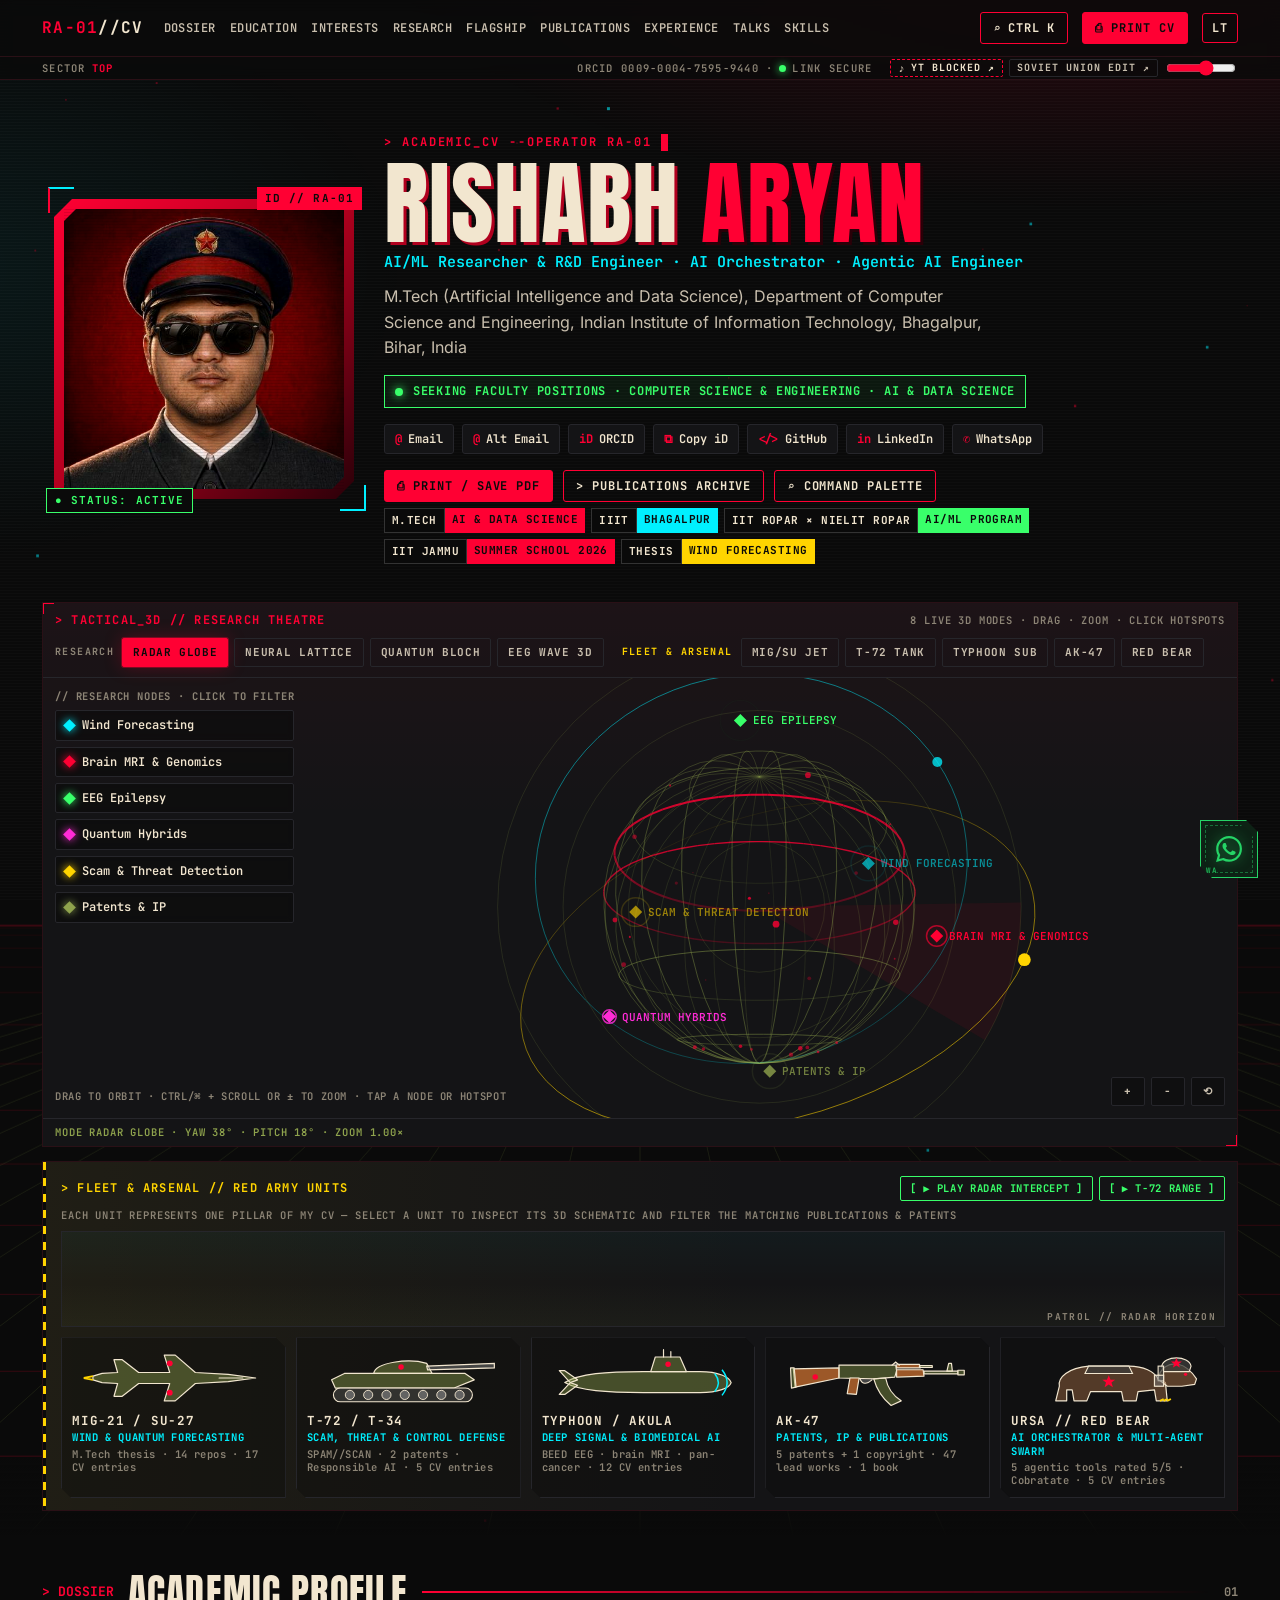
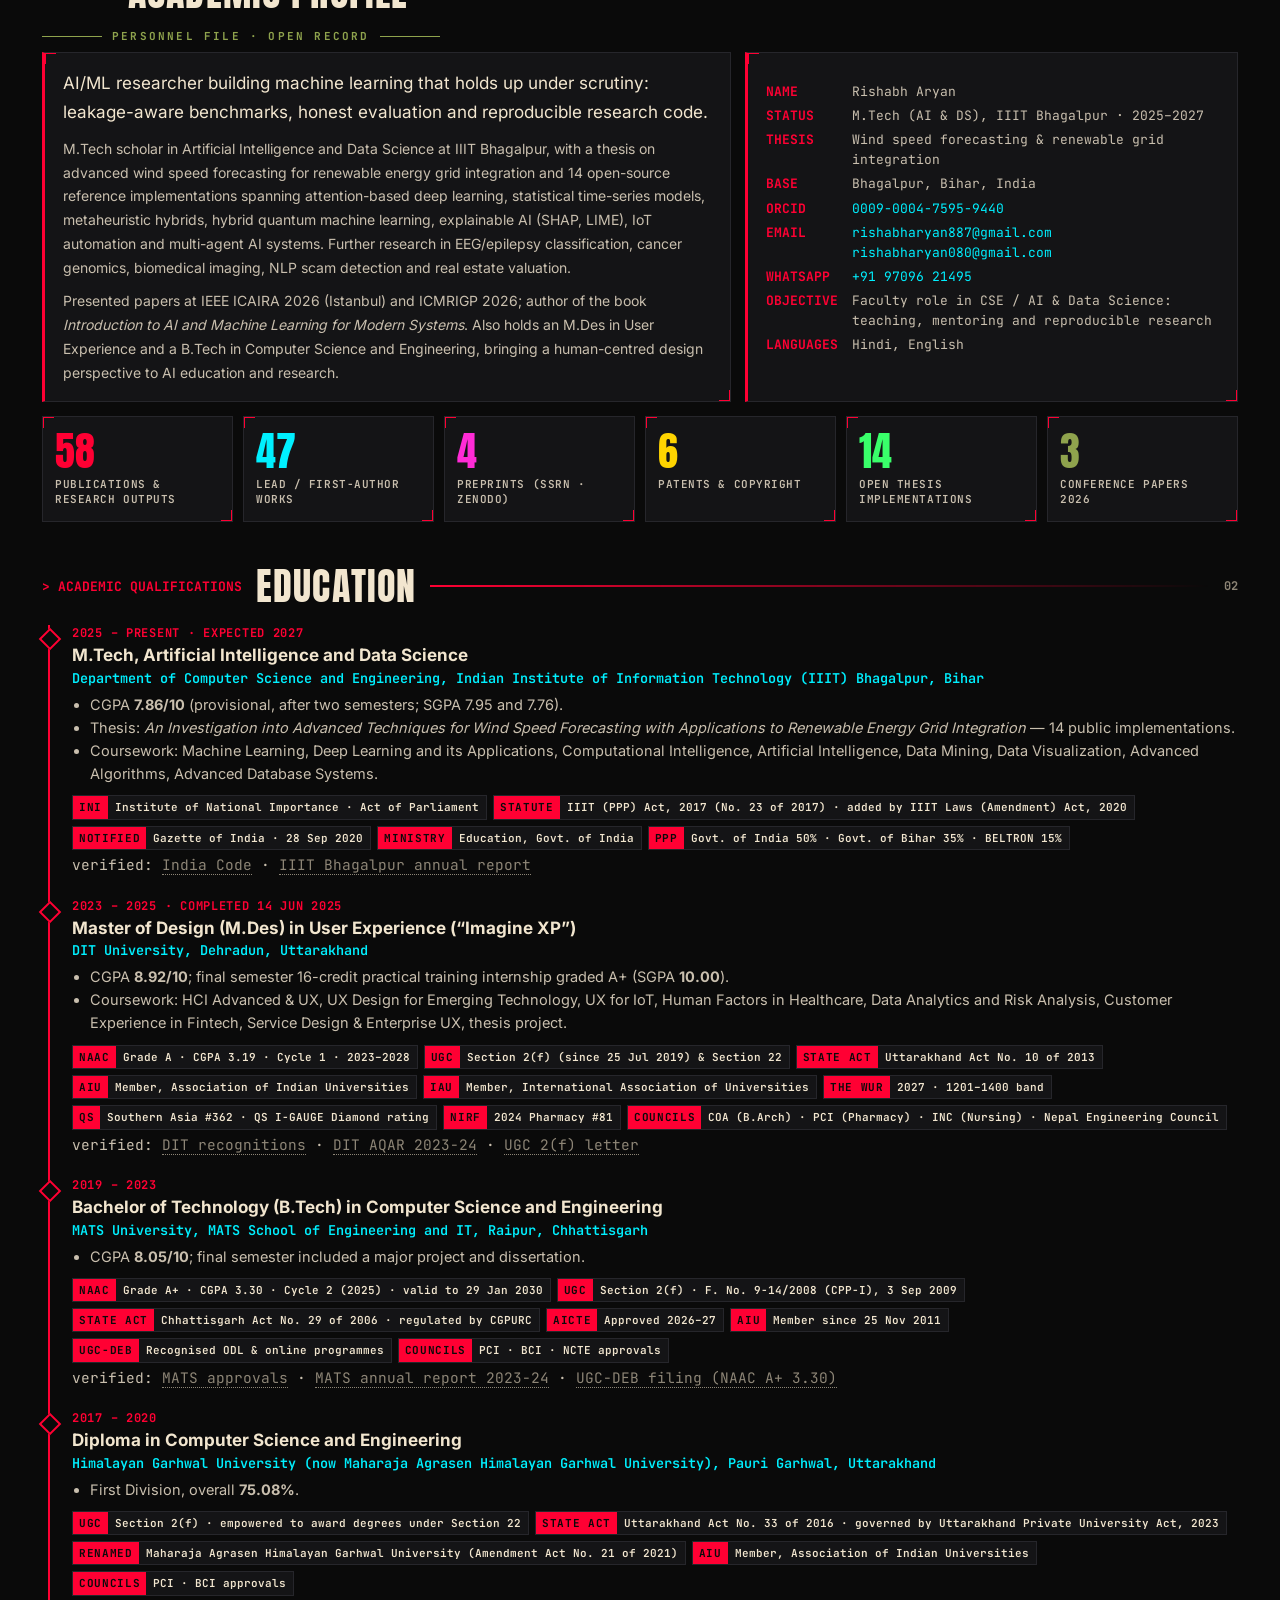
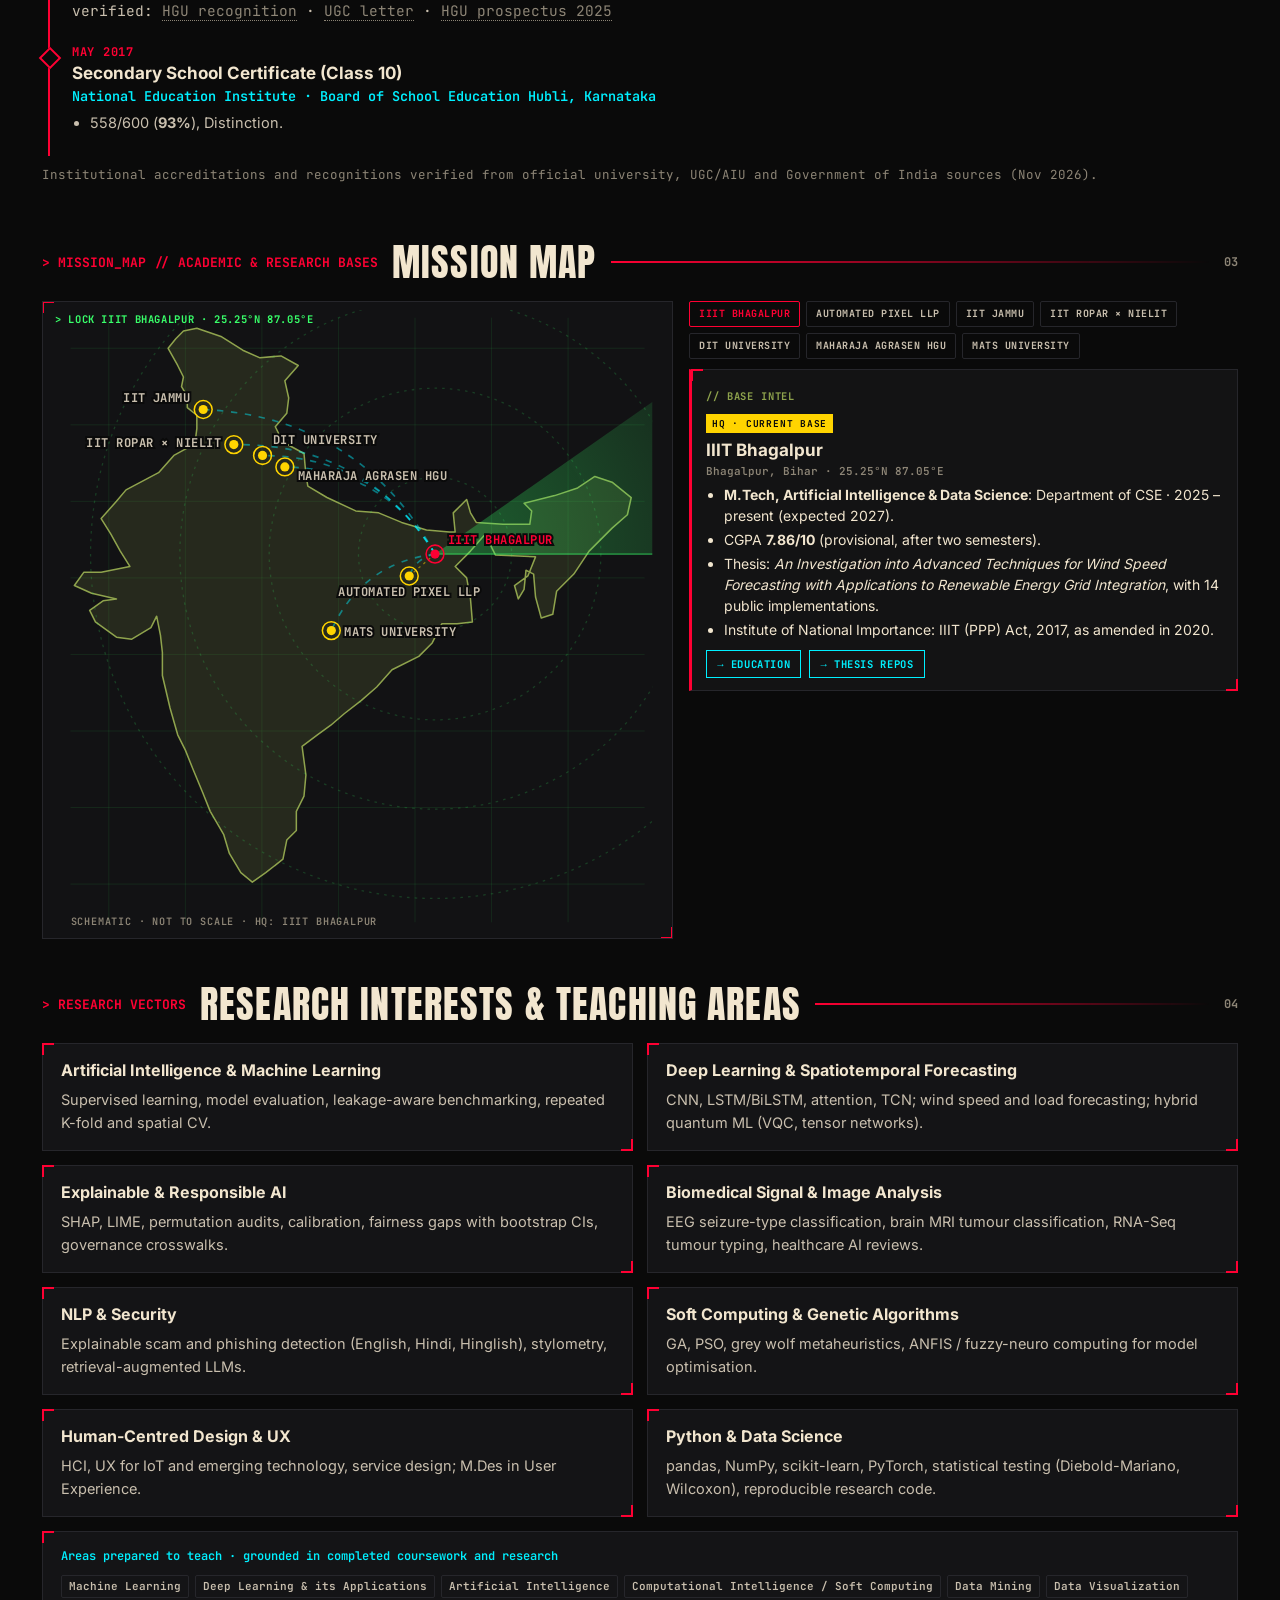
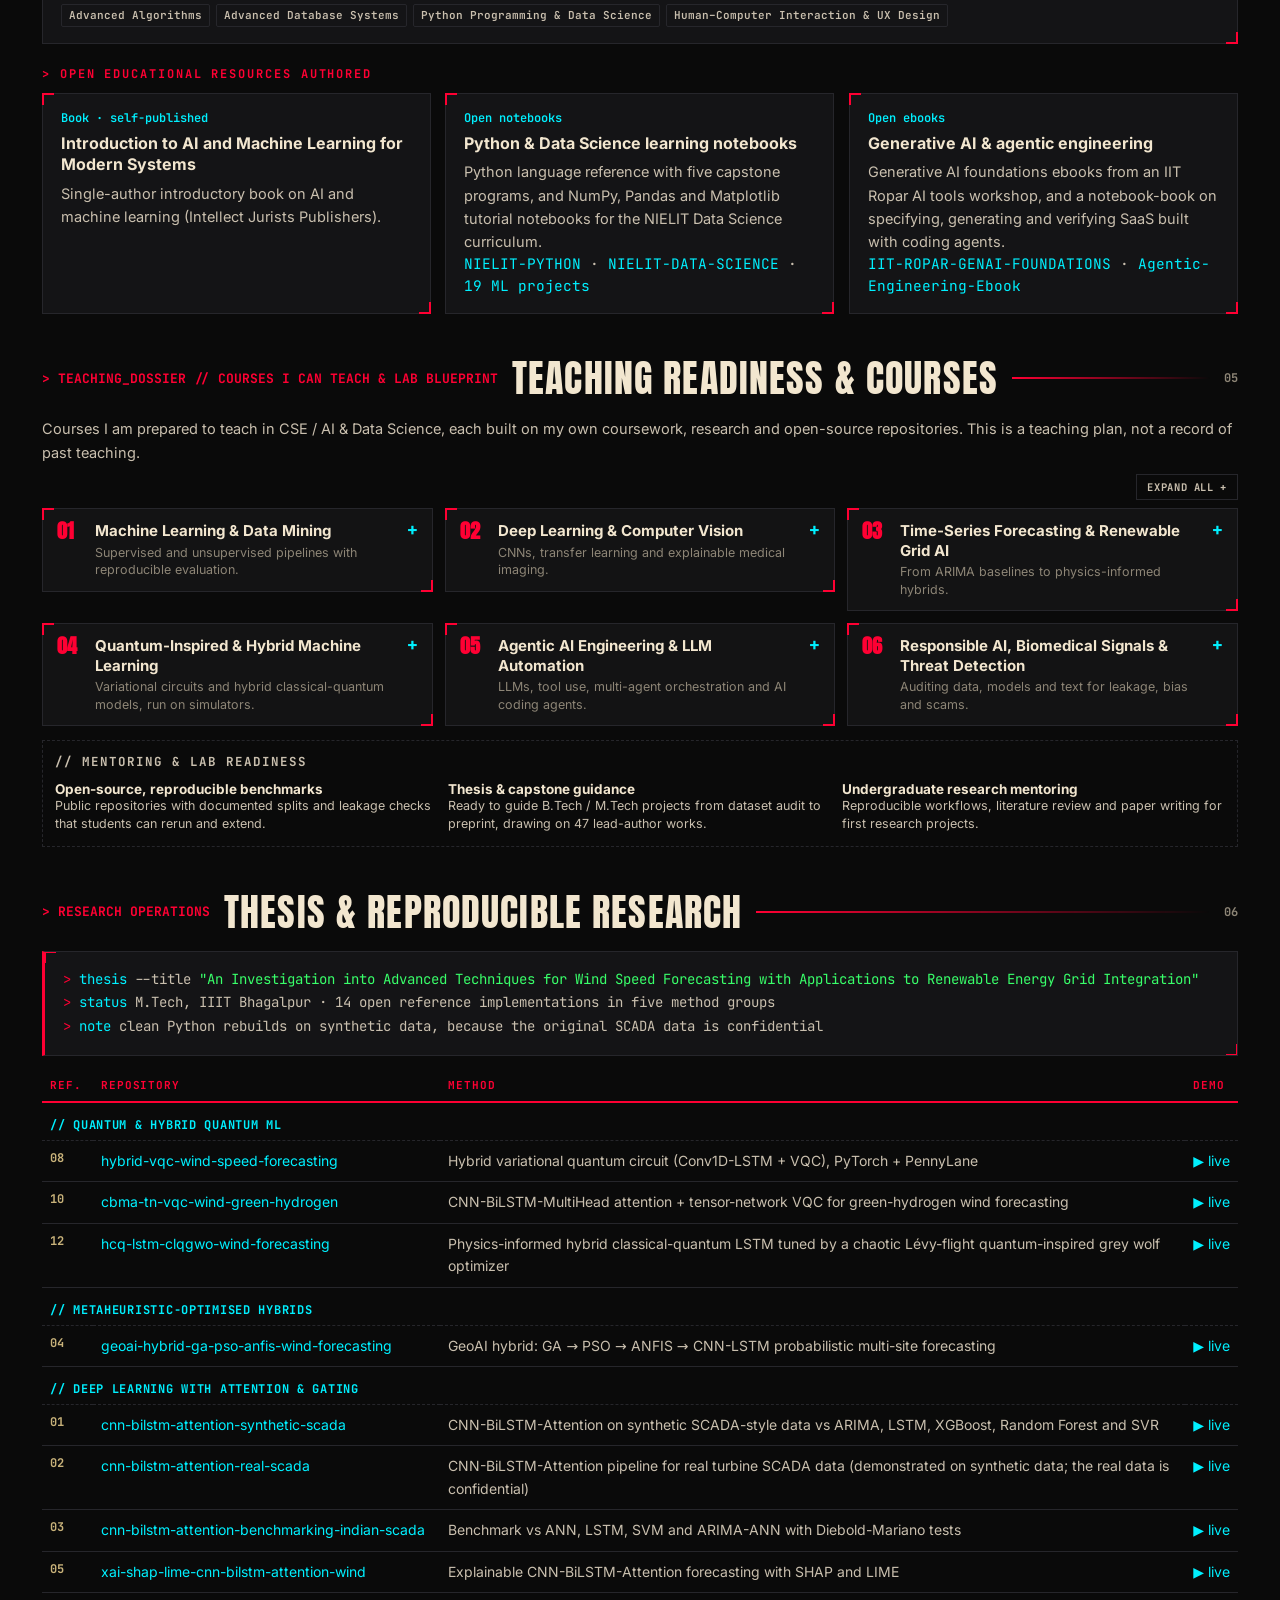
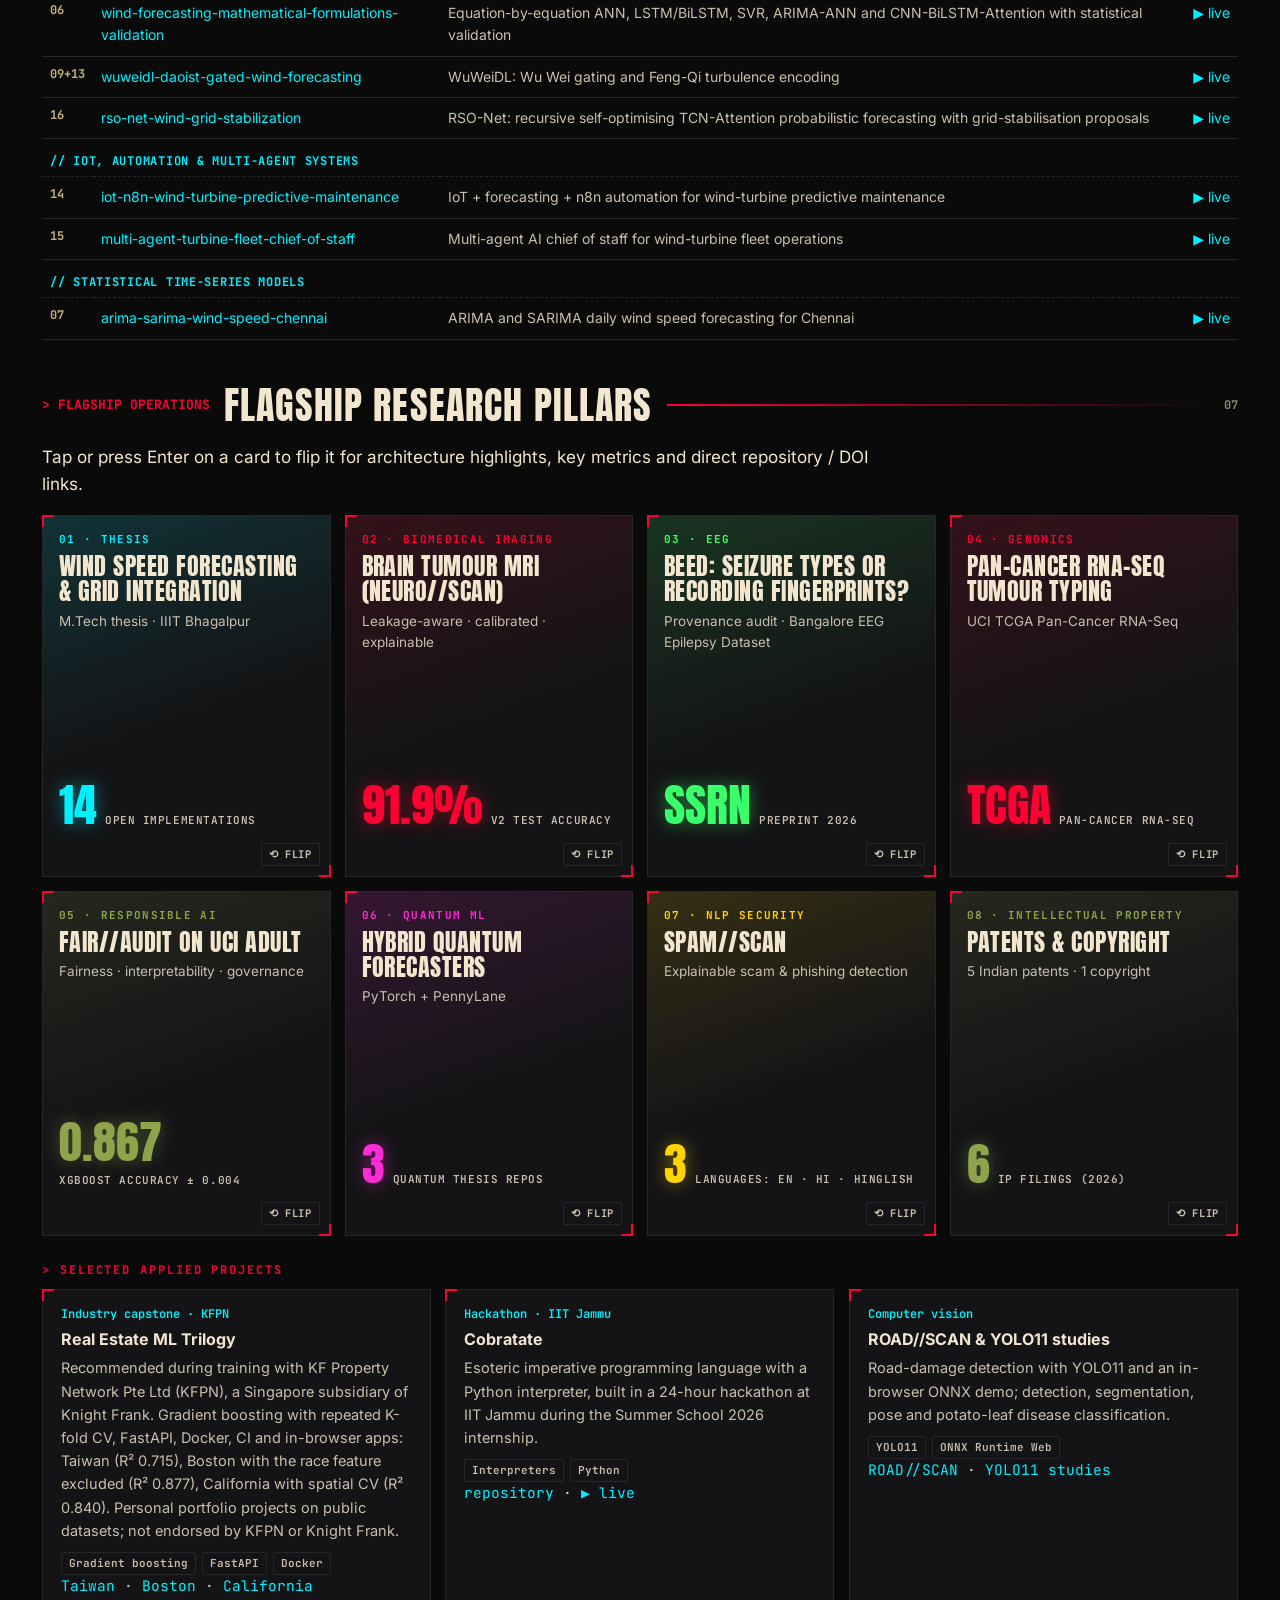
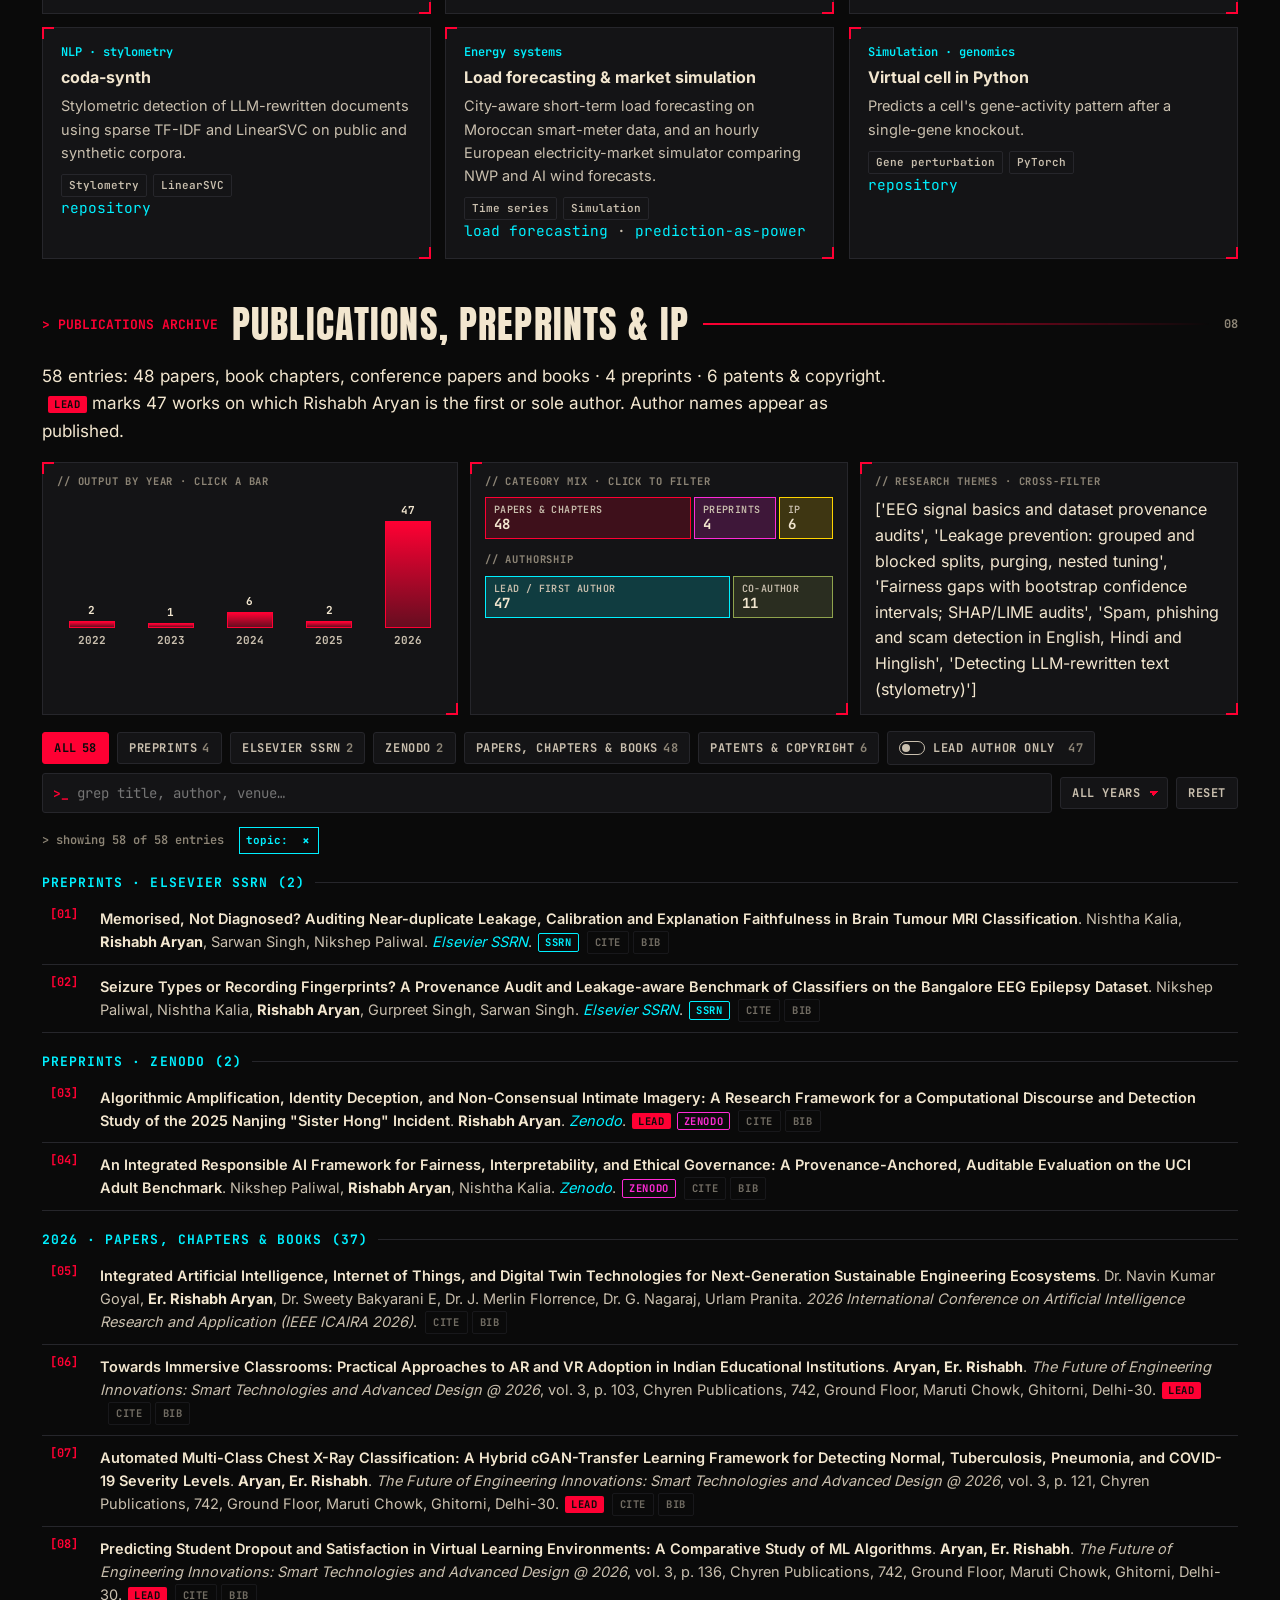
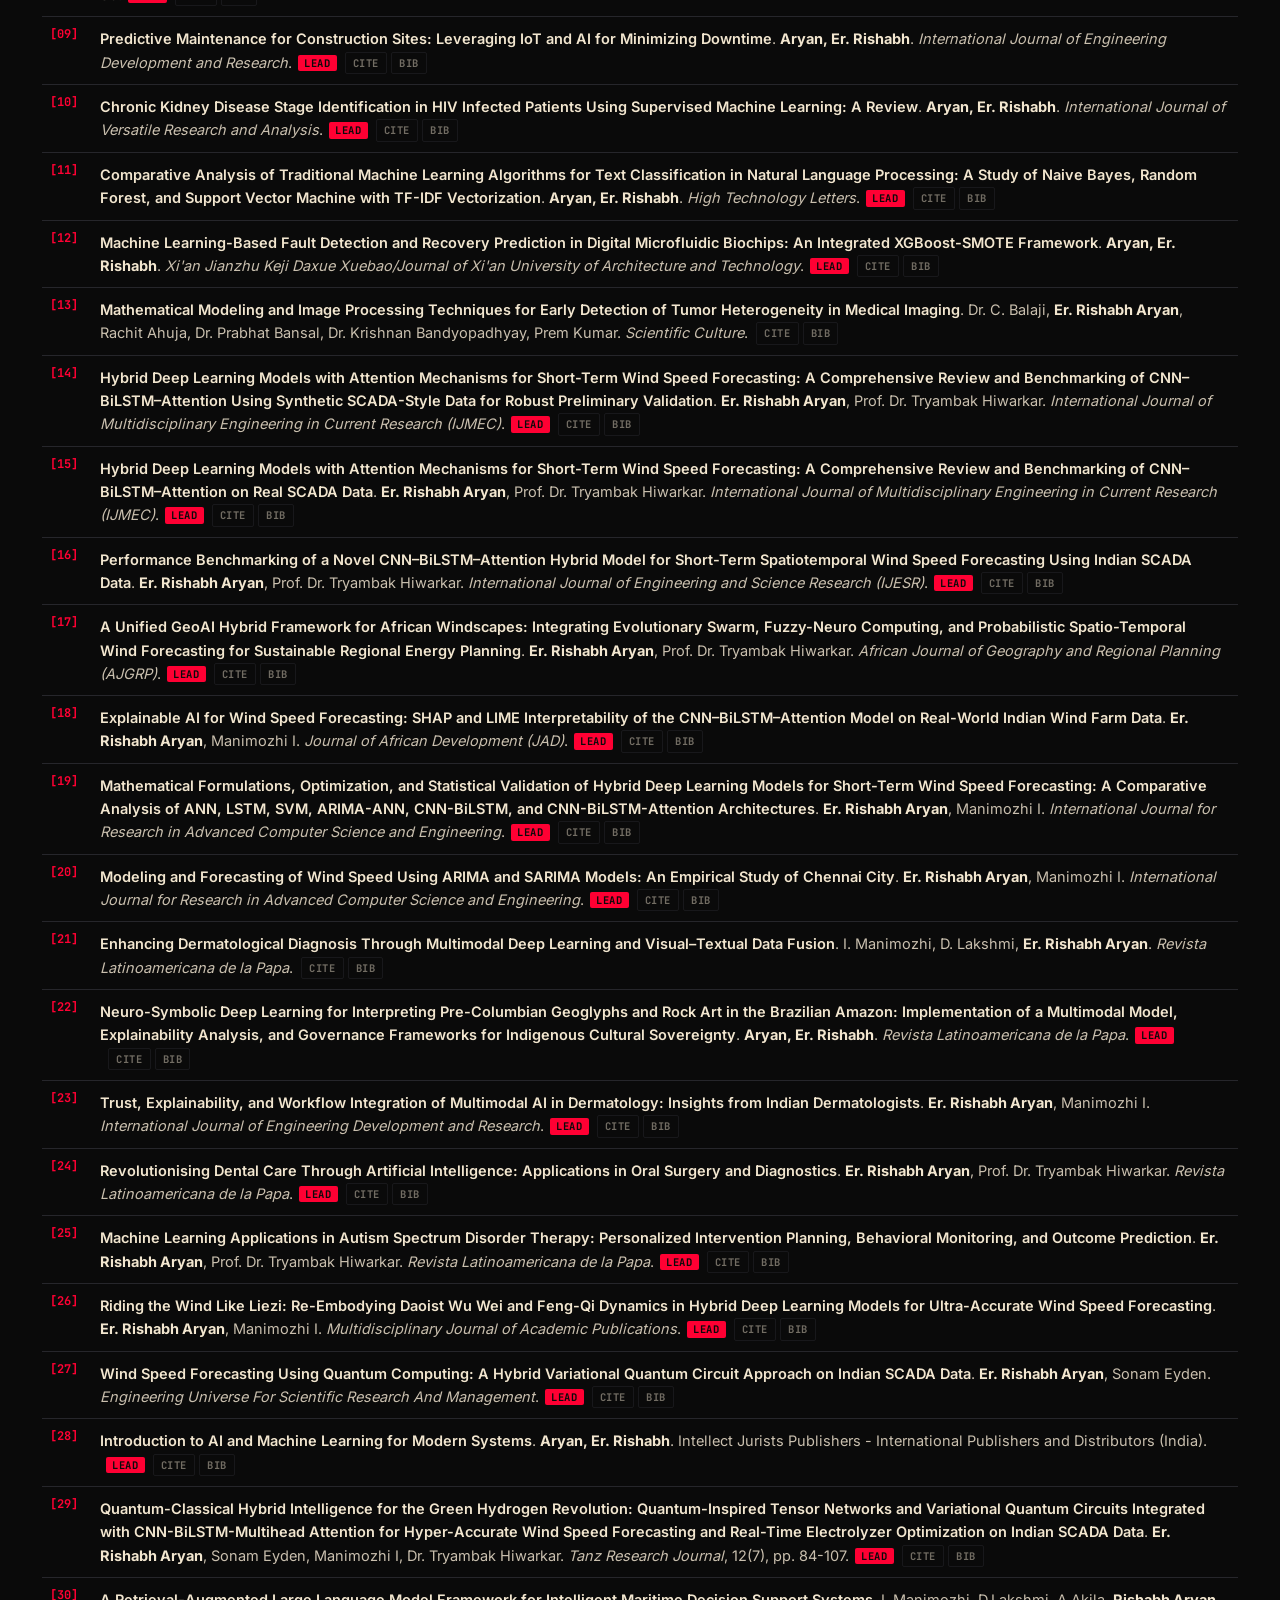
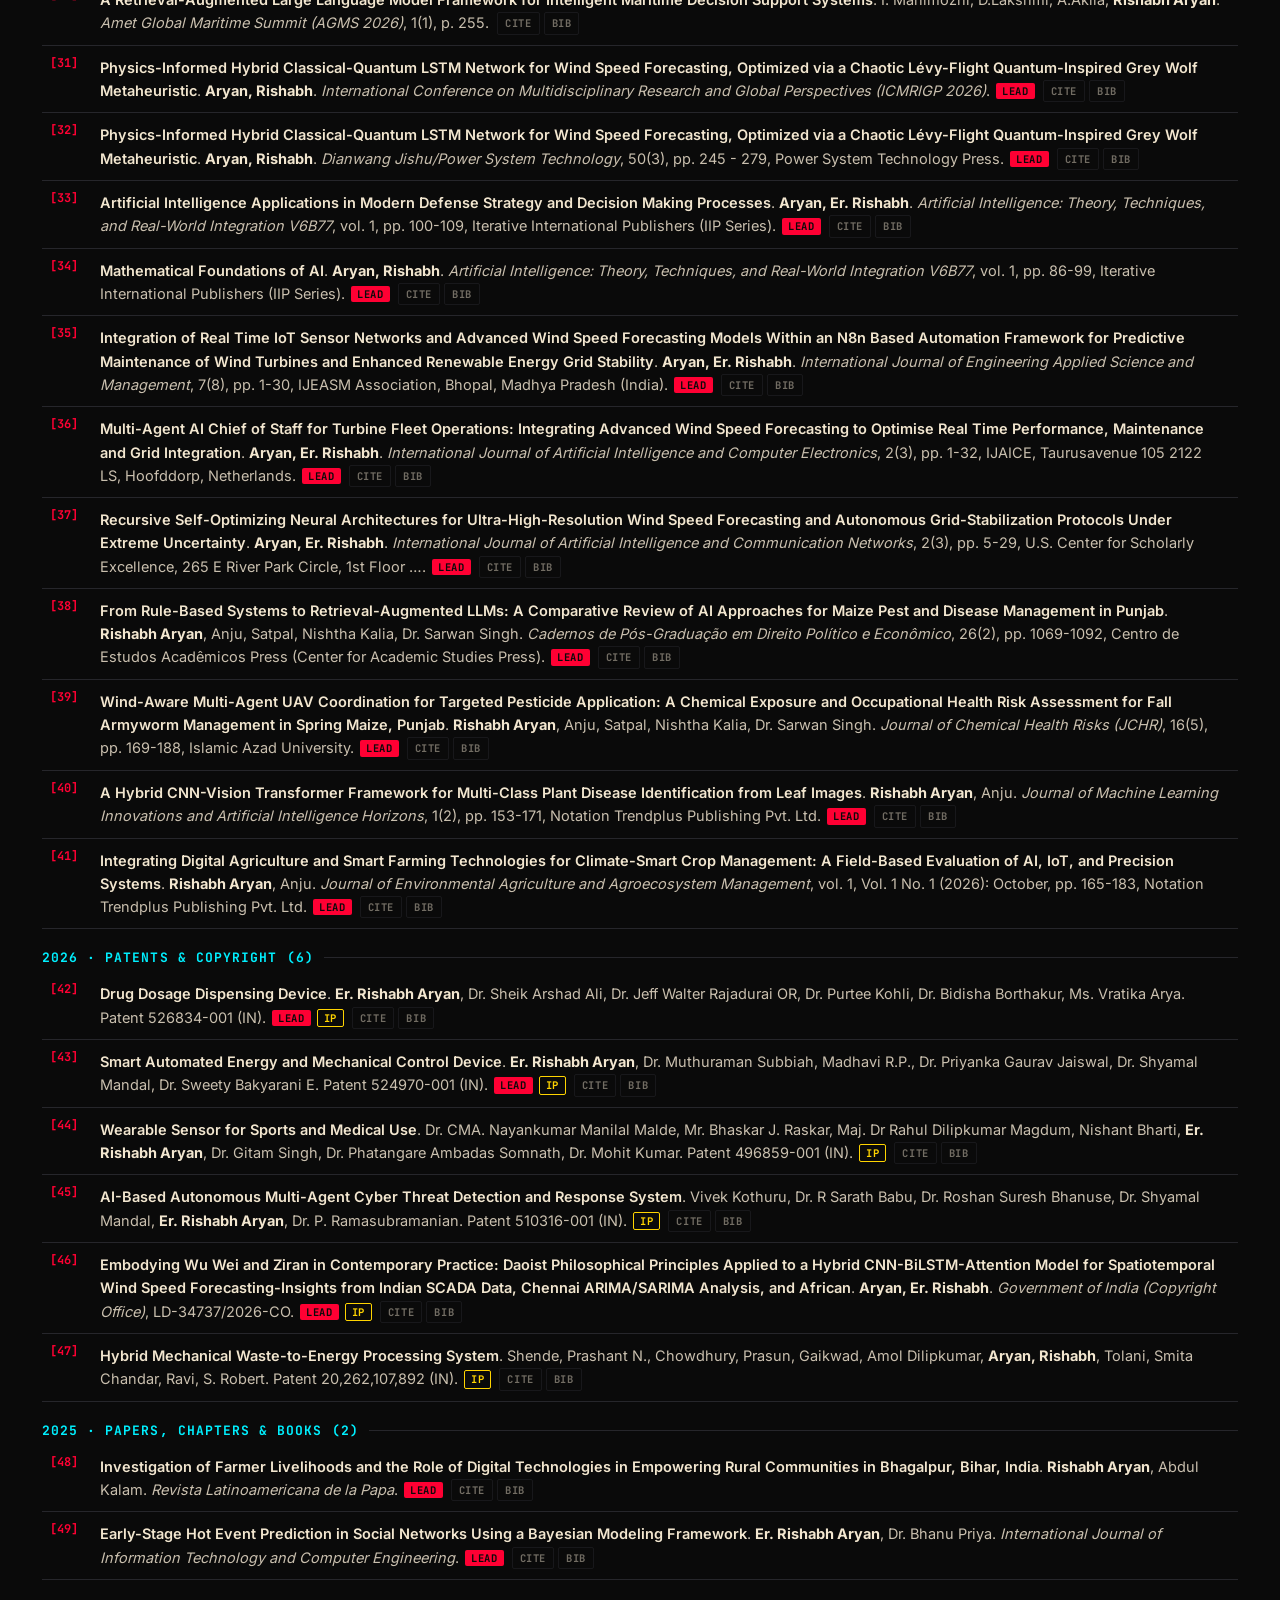
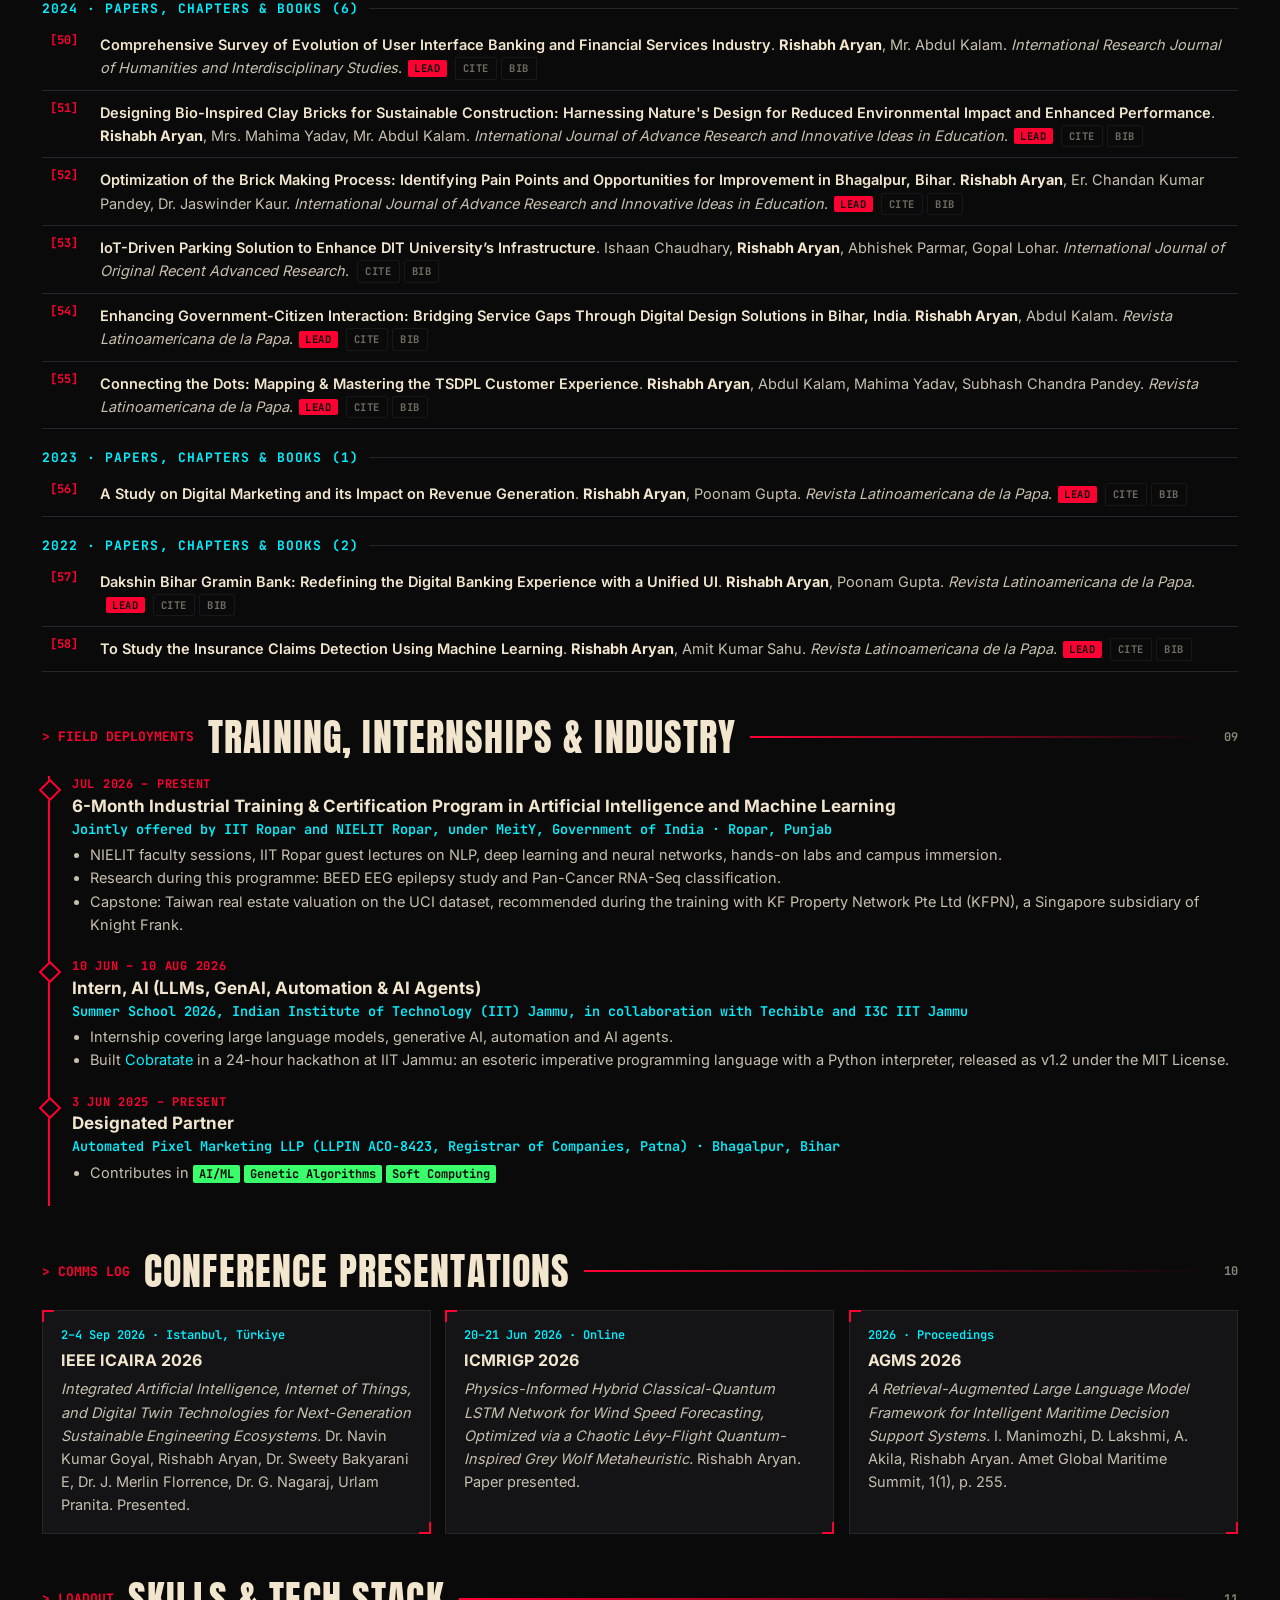
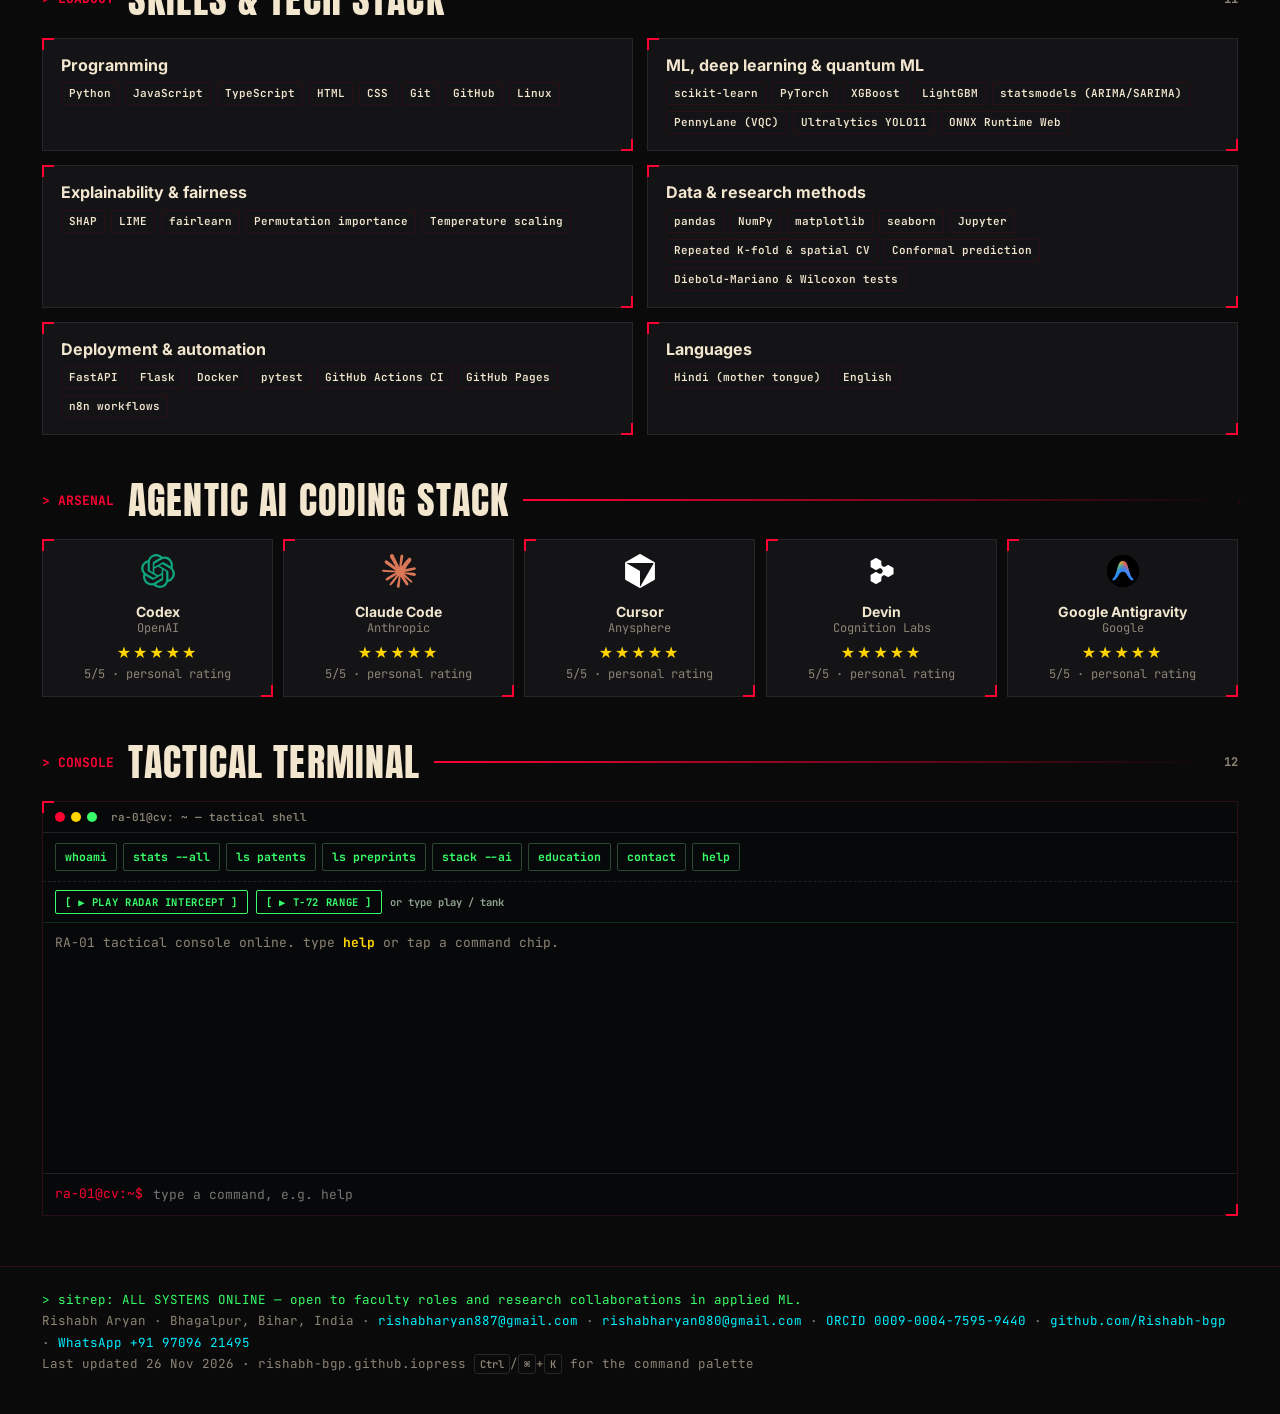
==== commit 08dacf64: "Rename Soviet Bear to Red Bear across 3D theatre, cards, palette, and terminal (?v=8)" ====
--- a/index.html
+++ b/index.html
@@ -15,7 +15,7 @@
 <link rel="icon" href="assets/favicon.svg" type="image/svg+xml">
 <link rel="preload" href="assets/fonts/anton.woff2" as="font" type="font/woff2" crossorigin><link rel="preload" href="assets/fonts/jbmono.woff2" as="font" type="font/woff2" crossorigin>
 <style>@font-face{font-family:'Anton';font-weight:400;font-display:swap;src:url(assets/fonts/anton.woff2) format('woff2')}@font-face{font-family:'Inter';font-weight:400 700;font-display:swap;src:url(assets/fonts/inter.woff2) format('woff2')}@font-face{font-family:'JetBrains Mono';font-weight:400 700;font-display:swap;src:url(assets/fonts/jbmono.woff2) format('woff2')}</style>
-<link rel="stylesheet" href="style.css?v=7">
+<link rel="stylesheet" href="style.css?v=8">
 <script>try{var t=localStorage.getItem('ra-theme');if(t)document.documentElement.setAttribute('data-theme',t)}catch(e){}document.documentElement.classList.add('js')</script>
 <script type="application/ld+json">{"@context": "https://schema.org", "@type": "Person", "name": "Rishabh Aryan", "url": "https://rishabh-bgp.github.io/", "image": "https://rishabh-bgp.github.io/assets/avatar.jpg", "email": "mailto:rishabharyan887@gmail.com", "telephone": "+919709621495", "jobTitle": "AI/ML Researcher & R&D Engineer", "description": "Academic CV of Rishabh Aryan — AI/ML researcher, M.Tech (Artificial Intelligence and Data Science), Department of Computer Science and Engineering, IIIT Bhagalpur. 58 research outputs (47 as lead author), 4 preprints, 6 patents & copyright, 14 open-source thesis implementations. Seeking faculty positions in CSE / AI & Data Science.", "affiliation": {"@type": "CollegeOrUniversity", "name": "Indian Institute of Information Technology, Bhagalpur", "department": {"@type": "Organization", "name": "Department of Computer Science and Engineering"}}, "alumniOf": [{"@type": "CollegeOrUniversity", "name": "DIT University"}, {"@type": "CollegeOrUniversity", "name": "MATS University"}, {"@type": "CollegeOrUniversity", "name": "Himalayan Garhwal University"}], "address": {"@type": "PostalAddress", "addressLocality": "Bhagalpur", "addressRegion": "Bihar", "addressCountry": "IN"}, "identifier": {"@type": "PropertyValue", "propertyID": "ORCID", "value": "0009-0004-7595-9440"}, "sameAs": ["https://orcid.org/0009-0004-7595-9440", "https://github.com/Rishabh-bgp", "https://www.linkedin.com/in/rishabh-aryan-52bb07287"], "knowsAbout": ["Machine Learning", "Deep Learning", "Wind Speed Forecasting", "Explainable AI", "Responsible AI", "Biomedical Machine Learning", "Natural Language Processing", "Soft Computing", "Genetic Algorithms", "Quantum Machine Learning", "User Experience Design"], "knowsLanguage": ["Hindi", "English"]}</script>
 </head>
@@ -76,7 +76,7 @@
   <div class="sc-head">
     <span class="sc-title">&gt; TACTICAL_3D // RESEARCH THEATRE</span><span class="sc-sub">8 live 3D modes · drag · zoom · click hotspots</span>
     <div class="sc-modes" role="group" aria-label="3D mode">
-      <span class="sc-grp"><span class="sc-gl">Research</span><button data-mode="globe" aria-pressed="true">Radar Globe</button><button data-mode="lattice" aria-pressed="false">Neural Lattice</button><button data-mode="bloch" aria-pressed="false">Quantum Bloch</button><button data-mode="eeg" aria-pressed="false">EEG Wave 3D</button></span><span class="sc-grp fleet"><span class="sc-gl">Fleet &amp; Arsenal</span><button data-mode="jet" aria-pressed="false">MiG/Su Jet</button><button data-mode="tank" aria-pressed="false">T-72 Tank</button><button data-mode="sub" aria-pressed="false">Typhoon Sub</button><button data-mode="ak" aria-pressed="false">AK-47</button><button data-mode="bear" aria-pressed="false">Soviet Bear</button></span>
+      <span class="sc-grp"><span class="sc-gl">Research</span><button data-mode="globe" aria-pressed="true">Radar Globe</button><button data-mode="lattice" aria-pressed="false">Neural Lattice</button><button data-mode="bloch" aria-pressed="false">Quantum Bloch</button><button data-mode="eeg" aria-pressed="false">EEG Wave 3D</button></span><span class="sc-grp fleet"><span class="sc-gl">Fleet &amp; Arsenal</span><button data-mode="jet" aria-pressed="false">MiG/Su Jet</button><button data-mode="tank" aria-pressed="false">T-72 Tank</button><button data-mode="sub" aria-pressed="false">Typhoon Sub</button><button data-mode="ak" aria-pressed="false">AK-47</button><button data-mode="bear" aria-pressed="false">Red Bear</button></span>
     </div>
   </div>
   <div class="sc-body">
@@ -97,7 +97,7 @@
     <button class="unit" data-unit="tank" aria-pressed="false" type="button"><svg viewBox="0 0 200 70" aria-hidden="true"><path class="m" d="M20 46 L150 46 L172 37 L162 30 L30 30 L16 37 Z"/><path class="m" d="M62 30 C64 18 100 13 120 19 L126 30 Z"/><path class="g" d="M120 22 L194 19 L194 24 L121 26 Z"/><rect class="d" x="18" y="46" width="152" height="15" rx="7.5"/><g class="w"><circle cx="36" cy="53.5" r="5"/><circle cx="56" cy="53.5" r="5"/><circle cx="76" cy="53.5" r="5"/><circle cx="96" cy="53.5" r="5"/><circle cx="116" cy="53.5" r="5"/><circle cx="136" cy="53.5" r="5"/><circle cx="156" cy="53.5" r="5"/></g><circle class="r" cx="92" cy="23" r="3"/></svg><b>T-72 / T-34</b><em class="u-dom">Scam, Threat &amp; Control Defense</em><span>SPAM//SCAN · 2 patents · Responsible AI · 5 CV entries</span></button>
     <button class="unit" data-unit="sub" aria-pressed="false" type="button"><svg viewBox="0 0 200 70" aria-hidden="true"><path class="m" d="M14 40 C30 30 60 28 100 28 L162 28 C182 28 194 34 196 40 C194 46 182 51 162 51 L100 51 C60 51 30 49 14 40 Z"/><path class="m" d="M108 28 L113 12 L140 12 L147 28 Z"/><path class="g" d="M122 12 L122 4 M130 12 L130 6"/><path class="m" d="M20 40 L8 27 L14 27 L28 37 Z M20 40 L8 53 L14 53 L28 43 Z"/><path class="s" d="M178 30 Q186 40 178 50 M186 26 Q197 40 186 54"/><circle class="r" cx="127" cy="20" r="3"/></svg><b>Typhoon / Akula</b><em class="u-dom">Deep Signal &amp; Biomedical AI</em><span>BEED EEG · brain MRI · pan-cancer · 12 CV entries</span></button>
     <button class="unit" data-unit="ak" aria-pressed="false" type="button"><svg viewBox="0 0 200 70" aria-hidden="true"><path class="wd" d="M8 25 L58 24 L58 35 L10 45 Z"/><path class="m" d="M5 24 L9 24 L11 45 L6 46 Z"/><path class="m" d="M58 21 L120 21 L121 27 L119 34 L96 36 L58 35 Z"/><path class="wd" d="M70 35 L80 35 L77 53 L67 52 Z"/><path class="g" d="M81 36 Q85 45 94 37"/><path class="m" d="M96 36 L109 35 C111 46 117 54 126 60 L115 65 C105 57 99 47 96 36 Z"/><path class="wd" d="M121 26 L150 26 L151 33 L121 34 Z"/><path class="wd" d="M121 20 L146 20 L147 24 L121 24 Z"/><path class="m" d="M146 21.5 L160 21.5 L160 23.5 L146 23.5 Z"/><path class="m" d="M151 27.5 L188 27.5 L188 30.5 L151 30.5 Z"/><path class="m" d="M176 27.5 L178 19 L181 19 L182 27.5 Z"/><path class="m" d="M188 26.5 L195 26.5 L195 31.5 L188 31.5 Z"/><path class="g" d="M116 21 L120 17.5 L124 21"/><circle class="r" cx="32" cy="34" r="3"/></svg><b>AK-47</b><em class="u-dom">Patents, IP &amp; Publications</em><span>5 patents + 1 copyright · 47 lead works · 1 book</span></button>
-    <button class="unit" data-unit="bear" aria-pressed="false" type="button"><svg viewBox="0 0 200 70" aria-hidden="true"><path class="m" d="M38 60 L42 44 C40 34 52 24 74 22 L118 22 C134 22 146 28 150 36 L158 40 L160 60 L148 60 L146 48 L128 50 L126 60 L112 60 L110 50 L76 50 L72 60 L58 60 L56 48 L50 48 L50 60 Z" style="fill:rgba(140,96,60,.55)"/><path class="d" d="M74 22 L118 22 L122 30 L70 30 Z"/><path class="m" d="M150 36 C152 24 162 18 172 20 C182 22 188 30 192 36 L190 42 L176 44 L160 44 Z" style="fill:rgba(140,96,60,.6)"/><path class="d" d="M154 22 C156 10 184 10 186 22 L184 28 L156 28 Z"/><rect class="d" x="150" y="22" width="6" height="16"/><polygon class="r" points="170,13 171.6,17 176,17 172.6,19.6 173.8,23.6 170,21.2 166.2,23.6 167.4,19.6 164,17 168.4,17"/><circle class="r" cx="180" cy="31" r="1.8"/><rect class="g" x="146" y="32" width="10" height="12"/><path class="f" d="M160 60 l4 -2 M156 60 l4 -2 M152 60 l4 -2"/><polygon class="r" points="96,32 98,37 103,37 99,40 100.5,45 96,42 91.5,45 93,40 89,37 94,37"/></svg><b>URSA // Soviet Bear</b><em class="u-dom">AI Orchestrator &amp; Multi-Agent Swarm</em><span>5 agentic tools rated 5/5 · Cobratate · 5 CV entries</span></button>
+    <button class="unit" data-unit="bear" aria-pressed="false" type="button"><svg viewBox="0 0 200 70" aria-hidden="true"><path class="m" d="M38 60 L42 44 C40 34 52 24 74 22 L118 22 C134 22 146 28 150 36 L158 40 L160 60 L148 60 L146 48 L128 50 L126 60 L112 60 L110 50 L76 50 L72 60 L58 60 L56 48 L50 48 L50 60 Z" style="fill:rgba(140,96,60,.55)"/><path class="d" d="M74 22 L118 22 L122 30 L70 30 Z"/><path class="m" d="M150 36 C152 24 162 18 172 20 C182 22 188 30 192 36 L190 42 L176 44 L160 44 Z" style="fill:rgba(140,96,60,.6)"/><path class="d" d="M154 22 C156 10 184 10 186 22 L184 28 L156 28 Z"/><rect class="d" x="150" y="22" width="6" height="16"/><polygon class="r" points="170,13 171.6,17 176,17 172.6,19.6 173.8,23.6 170,21.2 166.2,23.6 167.4,19.6 164,17 168.4,17"/><circle class="r" cx="180" cy="31" r="1.8"/><rect class="g" x="146" y="32" width="10" height="12"/><path class="f" d="M160 60 l4 -2 M156 60 l4 -2 M152 60 l4 -2"/><polygon class="r" points="96,32 98,37 103,37 99,40 100.5,45 96,42 91.5,45 93,40 89,37 94,37"/></svg><b>URSA // Red Bear</b><em class="u-dom">AI Orchestrator &amp; Multi-Agent Swarm</em><span>5 agentic tools rated 5/5 · Cobratate · 5 CV entries</span></button>
   </div>
 </div>
 </div></div>
@@ -237,9 +237,9 @@
 <div id="toast" class="toast no-print" role="status" aria-live="polite"></div>
 <script type="application/json" id="pubdata">[{"title": "Memorised, Not Diagnosed? Auditing Near-duplicate Leakage, Calibration and Explanation Faithfulness in Brain Tumour MRI Classification", "authors": ["Nishtha Kalia", "Rishabh Aryan", "Sarwan Singh", "Nikshep Paliwal"], "venue": "Elsevier SSRN", "year": 2026, "doi": "10.2139/ssrn.7736020", "cat": "preprint", "kind": "ssrn", "lead": false, "bibtype": "misc", "topics": ["bio"]}, {"title": "Seizure Types or Recording Fingerprints? A Provenance Audit and Leakage-aware Benchmark of Classifiers on the Bangalore EEG Epilepsy Dataset", "authors": ["Nikshep Paliwal", "Nishtha Kalia", "Rishabh Aryan", "Gurpreet Singh", "Sarwan Singh"], "venue": "Elsevier SSRN", "year": 2026, "doi": "10.2139/ssrn.7736139", "cat": "preprint", "kind": "ssrn", "lead": false, "bibtype": "misc", "topics": ["eeg"]}, {"title": "Algorithmic Amplification, Identity Deception, and Non-Consensual Intimate Imagery: A Research Framework for a Computational Discourse and Detection Study of the 2025 Nanjing \"Sister Hong\" Incident", "authors": ["Rishabh Aryan"], "venue": "Zenodo", "year": 2026, "doi": "10.5281/zenodo.24553548", "cat": "preprint", "kind": "zenodo", "lead": true, "bibtype": "misc", "topics": []}, {"title": "An Integrated Responsible AI Framework for Fairness, Interpretability, and Ethical Governance: A Provenance-Anchored, Auditable Evaluation on the UCI Adult Benchmark", "authors": ["Nikshep Paliwal", "Rishabh Aryan", "Nishtha Kalia"], "venue": "Zenodo", "year": 2026, "doi": "10.5281/zenodo.23959426", "cat": "preprint", "kind": "zenodo", "lead": false, "bibtype": "misc", "topics": ["rai"]}, {"title": "Integrated Artificial Intelligence, Internet of Things, and Digital Twin Technologies for Next-Generation Sustainable Engineering Ecosystems", "authors": ["Navin Kumar Goyal", "Rishabh Aryan", "Sweety Bakyarani E", "J. Merlin Florrence", "G. Nagaraj", "Urlam Pranita"], "venue": "2026 International Conference on Artificial Intelligence Research and Application (IEEE ICAIRA 2026)", "year": 2026, "doi": null, "cat": "paper", "kind": "paper", "lead": false, "bibtype": "inproceedings", "topics": []}, {"title": "Towards Immersive Classrooms: Practical Approaches to AR and VR Adoption in Indian Educational Institutions", "authors": ["Rishabh Aryan"], "venue": "The Future of Engineering Innovations: Smart Technologies and Advanced Design @ 2026, vol. 3, p. 103, Chyren Publications, 742, Ground Floor, Maruti Chowk, Ghitorni, Delhi-30", "year": 2026, "doi": null, "cat": "paper", "kind": "paper", "lead": true, "bibtype": "incollection", "topics": []}, {"title": "Automated Multi-Class Chest X-Ray Classification: A Hybrid cGAN-Transfer Learning Framework for Detecting Normal, Tuberculosis, Pneumonia, and COVID-19 Severity Levels", "authors": ["Rishabh Aryan"], "venue": "The Future of Engineering Innovations: Smart Technologies and Advanced Design @ 2026, vol. 3, p. 121, Chyren Publications, 742, Ground Floor, Maruti Chowk, Ghitorni, Delhi-30", "year": 2026, "doi": null, "cat": "paper", "kind": "paper", "lead": true, "bibtype": "incollection", "topics": ["bio"]}, {"title": "Predicting Student Dropout and Satisfaction in Virtual Learning Environments: A Comparative Study of ML Algorithms", "authors": ["Rishabh Aryan"], "venue": "The Future of Engineering Innovations: Smart Technologies and Advanced Design @ 2026, vol. 3, p. 136, Chyren Publications, 742, Ground Floor, Maruti Chowk, Ghitorni, Delhi-30", "year": 2026, "doi": null, "cat": "paper", "kind": "paper", "lead": true, "bibtype": "incollection", "topics": []}, {"title": "Predictive Maintenance for Construction Sites: Leveraging IoT and AI for Minimizing Downtime", "authors": ["Rishabh Aryan"], "venue": "International Journal of Engineering Development and Research", "year": 2026, "doi": null, "cat": "paper", "kind": "paper", "lead": true, "bibtype": "article", "topics": []}, {"title": "Chronic Kidney Disease Stage Identification in HIV Infected Patients Using Supervised Machine Learning: A Review", "authors": ["Rishabh Aryan"], "venue": "International Journal of Versatile Research and Analysis", "year": 2026, "doi": null, "cat": "paper", "kind": "paper", "lead": true, "bibtype": "article", "topics": ["bio"]}, {"title": "Comparative Analysis of Traditional Machine Learning Algorithms for Text Classification in Natural Language Processing: A Study of Naive Bayes, Random Forest, and Support Vector Machine with TF-IDF Vectorization", "authors": ["Rishabh Aryan"], "venue": "High Technology Letters", "year": 2026, "doi": null, "cat": "paper", "kind": "paper", "lead": true, "bibtype": "article", "topics": ["sec"]}, {"title": "Machine Learning-Based Fault Detection and Recovery Prediction in Digital Microfluidic Biochips: An Integrated XGBoost-SMOTE Framework", "authors": ["Rishabh Aryan"], "venue": "Xi'an Jianzhu Keji Daxue Xuebao/Journal of Xi'an University of Architecture and Technology", "year": 2026, "doi": null, "cat": "paper", "kind": "paper", "lead": true, "bibtype": "article", "topics": ["bio"]}, {"title": "Mathematical Modeling and Image Processing Techniques for Early Detection of Tumor Heterogeneity in Medical Imaging", "authors": ["C. Balaji", "Rishabh Aryan", "Rachit Ahuja", "Prabhat Bansal", "Krishnan Bandyopadhyay", "Prem Kumar"], "venue": "Scientific Culture", "year": 2026, "doi": null, "cat": "paper", "kind": "paper", "lead": false, "bibtype": "article", "topics": ["bio"]}, {"title": "Hybrid Deep Learning Models with Attention Mechanisms for Short-Term Wind Speed Forecasting: A Comprehensive Review and Benchmarking of CNN–BiLSTM–Attention Using Synthetic SCADA-Style Data for Robust Preliminary Validation", "authors": ["Rishabh Aryan", "Tryambak Hiwarkar"], "venue": "International Journal of Multidisciplinary Engineering in Current Research (IJMEC)", "year": 2026, "doi": null, "cat": "paper", "kind": "paper", "lead": true, "bibtype": "article", "topics": ["wind"]}, {"title": "Hybrid Deep Learning Models with Attention Mechanisms for Short-Term Wind Speed Forecasting: A Comprehensive Review and Benchmarking of CNN–BiLSTM–Attention on Real SCADA Data", "authors": ["Rishabh Aryan", "Tryambak Hiwarkar"], "venue": "International Journal of Multidisciplinary Engineering in Current Research (IJMEC)", "year": 2026, "doi": null, "cat": "paper", "kind": "paper", "lead": true, "bibtype": "article", "topics": ["wind"]}, {"title": "Performance Benchmarking of a Novel CNN–BiLSTM–Attention Hybrid Model for Short-Term Spatiotemporal Wind Speed Forecasting Using Indian SCADA Data", "authors": ["Rishabh Aryan", "Tryambak Hiwarkar"], "venue": "International Journal of Engineering and Science Research (IJESR)", "year": 2026, "doi": null, "cat": "paper", "kind": "paper", "lead": true, "bibtype": "article", "topics": ["wind"]}, {"title": "A Unified GeoAI Hybrid Framework for African Windscapes: Integrating Evolutionary Swarm, Fuzzy-Neuro Computing, and Probabilistic Spatio-Temporal Wind Forecasting for Sustainable Regional Energy Planning", "authors": ["Rishabh Aryan", "Tryambak Hiwarkar"], "venue": "African Journal of Geography and Regional Planning (AJGRP)", "year": 2026, "doi": null, "cat": "paper", "kind": "paper", "lead": true, "bibtype": "article", "topics": ["wind"]}, {"title": "Explainable AI for Wind Speed Forecasting: SHAP and LIME Interpretability of the CNN–BiLSTM–Attention Model on Real-World Indian Wind Farm Data", "authors": ["Rishabh Aryan", "Manimozhi I"], "venue": "Journal of African Development (JAD)", "year": 2026, "doi": null, "cat": "paper", "kind": "paper", "lead": true, "bibtype": "article", "topics": ["wind"]}, {"title": "Mathematical Formulations, Optimization, and Statistical Validation of Hybrid Deep Learning Models for Short-Term Wind Speed Forecasting: A Comparative Analysis of ANN, LSTM, SVM, ARIMA-ANN, CNN-BiLSTM, and CNN-BiLSTM-Attention Architectures", "authors": ["Rishabh Aryan", "Manimozhi I"], "venue": "International Journal for Research in Advanced Computer Science and Engineering", "year": 2026, "doi": null, "cat": "paper", "kind": "paper", "lead": true, "bibtype": "article", "topics": ["wind"]}, {"title": "Modeling and Forecasting of Wind Speed Using ARIMA and SARIMA Models: An Empirical Study of Chennai City", "authors": ["Rishabh Aryan", "Manimozhi I"], "venue": "International Journal for Research in Advanced Computer Science and Engineering", "year": 2026, "doi": null, "cat": "paper", "kind": "paper", "lead": true, "bibtype": "article", "topics": ["wind"]}, {"title": "Enhancing Dermatological Diagnosis Through Multimodal Deep Learning and Visual–Textual Data Fusion", "authors": ["I. Manimozhi", "D. Lakshmi", "Rishabh Aryan"], "venue": "Revista Latinoamericana de la Papa", "year": 2026, "doi": null, "cat": "paper", "kind": "paper", "lead": false, "bibtype": "article", "topics": ["bio"]}, {"title": "Neuro-Symbolic Deep Learning for Interpreting Pre-Columbian Geoglyphs and Rock Art in the Brazilian Amazon: Implementation of a Multimodal Model, Explainability Analysis, and Governance Frameworks for Indigenous Cultural Sovereignty", "authors": ["Rishabh Aryan"], "venue": "Revista Latinoamericana de la Papa", "year": 2026, "doi": null, "cat": "paper", "kind": "paper", "lead": true, "bibtype": "article", "topics": []}, {"title": "Trust, Explainability, and Workflow Integration of Multimodal AI in Dermatology: Insights from Indian Dermatologists", "authors": ["Rishabh Aryan", "Manimozhi I"], "venue": "International Journal of Engineering Development and Research", "year": 2026, "doi": null, "cat": "paper", "kind": "paper", "lead": true, "bibtype": "article", "topics": ["bio"]}, {"title": "Revolutionising Dental Care Through Artificial Intelligence: Applications in Oral Surgery and Diagnostics", "authors": ["Rishabh Aryan", "Tryambak Hiwarkar"], "venue": "Revista Latinoamericana de la Papa", "year": 2026, "doi": null, "cat": "paper", "kind": "paper", "lead": true, "bibtype": "article", "topics": ["bio"]}, {"title": "Machine Learning Applications in Autism Spectrum Disorder Therapy: Personalized Intervention Planning, Behavioral Monitoring, and Outcome Prediction", "authors": ["Rishabh Aryan", "Tryambak Hiwarkar"], "venue": "Revista Latinoamericana de la Papa", "year": 2026, "doi": null, "cat": "paper", "kind": "paper", "lead": true, "bibtype": "article", "topics": ["bio"]}, {"title": "Riding the Wind Like Liezi: Re-Embodying Daoist Wu Wei and Feng-Qi Dynamics in Hybrid Deep Learning Models for Ultra-Accurate Wind Speed Forecasting", "authors": ["Rishabh Aryan", "Manimozhi I"], "venue": "Multidisciplinary Journal of Academic Publications", "year": 2026, "doi": null, "cat": "paper", "kind": "paper", "lead": true, "bibtype": "article", "topics": ["wind"]}, {"title": "Wind Speed Forecasting Using Quantum Computing: A Hybrid Variational Quantum Circuit Approach on Indian SCADA Data", "authors": ["Rishabh Aryan", "Sonam Eyden"], "venue": "Engineering Universe For Scientific Research And Management", "year": 2026, "doi": null, "cat": "paper", "kind": "paper", "lead": true, "bibtype": "article", "topics": ["wind", "quantum"]}, {"title": "Introduction to AI and Machine Learning for Modern Systems", "authors": ["Rishabh Aryan"], "venue": "Intellect Jurists Publishers - International Publishers and Distributors (India)", "year": 2026, "doi": null, "cat": "paper", "kind": "paper", "lead": true, "bibtype": "book", "topics": []}, {"title": "Quantum-Classical Hybrid Intelligence for the Green Hydrogen Revolution: Quantum-Inspired Tensor Networks and Variational Quantum Circuits Integrated with CNN-BiLSTM-Multihead Attention for Hyper-Accurate Wind Speed Forecasting and Real-Time Electrolyzer Optimization on Indian SCADA Data", "authors": ["Rishabh Aryan", "Sonam Eyden", "Manimozhi I", "Tryambak Hiwarkar"], "venue": "Tanz Research Journal, 12(7), pp. 84-107", "year": 2026, "doi": null, "cat": "paper", "kind": "paper", "lead": true, "bibtype": "article", "topics": ["wind", "quantum"]}, {"title": "A Retrieval-Augmented Large Language Model Framework for Intelligent Maritime Decision Support Systems", "authors": ["I. Manimozhi", "D. Lakshmi", "A. Akila", "Rishabh Aryan"], "venue": "Amet Global Maritime Summit (AGMS 2026), 1(1), p. 255", "year": 2026, "doi": null, "cat": "paper", "kind": "paper", "lead": false, "bibtype": "inproceedings", "topics": ["agent"]}, {"title": "Physics-Informed Hybrid Classical-Quantum LSTM Network for Wind Speed Forecasting, Optimized via a Chaotic Lévy-Flight Quantum-Inspired Grey Wolf Metaheuristic", "authors": ["Rishabh Aryan"], "venue": "International Conference on Multidisciplinary Research and Global Perspectives (ICMRIGP 2026)", "year": 2026, "doi": null, "cat": "paper", "kind": "paper", "lead": true, "bibtype": "inproceedings", "topics": ["wind", "quantum"]}, {"title": "Physics-Informed Hybrid Classical-Quantum LSTM Network for Wind Speed Forecasting, Optimized via a Chaotic Lévy-Flight Quantum-Inspired Grey Wolf Metaheuristic", "authors": ["Rishabh Aryan"], "venue": "Dianwang Jishu/Power System Technology, 50(3), pp. 245 - 279, Power System Technology Press", "year": 2026, "doi": null, "cat": "paper", "kind": "paper", "lead": true, "bibtype": "article", "topics": ["wind", "quantum"]}, {"title": "Artificial Intelligence Applications in Modern Defense Strategy and Decision Making Processes", "authors": ["Rishabh Aryan"], "venue": "Artificial Intelligence: Theory, Techniques, and Real-World Integration V6B77, vol. 1, pp. 100-109, Iterative International Publishers (IIP Series)", "year": 2026, "doi": null, "cat": "paper", "kind": "paper", "lead": true, "bibtype": "incollection", "topics": []}, {"title": "Mathematical Foundations of AI", "authors": ["Rishabh Aryan"], "venue": "Artificial Intelligence: Theory, Techniques, and Real-World Integration V6B77, vol. 1, pp. 86-99, Iterative International Publishers (IIP Series)", "year": 2026, "doi": null, "cat": "paper", "kind": "paper", "lead": true, "bibtype": "incollection", "topics": []}, {"title": "Integration of Real Time IoT Sensor Networks and Advanced Wind Speed Forecasting Models Within an N8n Based Automation Framework for Predictive Maintenance of Wind Turbines and Enhanced Renewable Energy Grid Stability", "authors": ["Rishabh Aryan"], "venue": "International Journal of Engineering Applied Science and Management, 7(8), pp. 1-30, IJEASM Association, Bhopal, Madhya Pradesh (India)", "year": 2026, "doi": null, "cat": "paper", "kind": "paper", "lead": true, "bibtype": "article", "topics": ["wind"]}, {"title": "Multi-Agent AI Chief of Staff for Turbine Fleet Operations: Integrating Advanced Wind Speed Forecasting to Optimise Real Time Performance, Maintenance and Grid Integration", "authors": ["Rishabh Aryan"], "venue": "International Journal of Artificial Intelligence and Computer Electronics, 2(3), pp. 1-32, IJAICE, Taurusavenue 105 2122 LS, Hoofddorp, Netherlands", "year": 2026, "doi": null, "cat": "paper", "kind": "paper", "lead": true, "bibtype": "article", "topics": ["wind", "agent"]}, {"title": "Recursive Self-Optimizing Neural Architectures for Ultra-High-Resolution Wind Speed Forecasting and Autonomous Grid-Stabilization Protocols Under Extreme Uncertainty", "authors": ["Rishabh Aryan"], "venue": "International Journal of Artificial Intelligence and Communication Networks, 2(3), pp. 5-29, U.S. Center for Scholarly Excellence, 265 E River Park Circle, 1st Floor …", "year": 2026, "doi": null, "cat": "paper", "kind": "paper", "lead": true, "bibtype": "article", "topics": ["wind"]}, {"title": "From Rule-Based Systems to Retrieval-Augmented LLMs: A Comparative Review of AI Approaches for Maize Pest and Disease Management in Punjab", "authors": ["Rishabh Aryan", "Anju", "Satpal", "Nishtha Kalia", "Sarwan Singh"], "venue": "Cadernos de Pós-Graduação em Direito Político e Econômico, 26(2), pp. 1069-1092, Centro de Estudos Acadêmicos Press (Center for Academic Studies Press)", "year": 2026, "doi": null, "cat": "paper", "kind": "paper", "lead": true, "bibtype": "article", "topics": ["agent"]}, {"title": "Wind-Aware Multi-Agent UAV Coordination for Targeted Pesticide Application: A Chemical Exposure and Occupational Health Risk Assessment for Fall Armyworm Management in Spring Maize, Punjab", "authors": ["Rishabh Aryan", "Anju", "Satpal", "Nishtha Kalia", "Sarwan Singh"], "venue": "Journal of Chemical Health Risks (JCHR), 16(5), pp. 169-188, Islamic Azad University", "year": 2026, "doi": null, "cat": "paper", "kind": "paper", "lead": true, "bibtype": "article", "topics": ["wind", "agent"]}, {"title": "A Hybrid CNN-Vision Transformer Framework for Multi-Class Plant Disease Identification from Leaf Images", "authors": ["Rishabh Aryan", "Anju"], "venue": "Journal of Machine Learning Innovations and Artificial Intelligence Horizons, 1(2), pp. 153-171, Notation Trendplus Publishing Pvt. Ltd", "year": 2026, "doi": null, "cat": "paper", "kind": "paper", "lead": true, "bibtype": "article", "topics": []}, {"title": "Integrating Digital Agriculture and Smart Farming Technologies for Climate-Smart Crop Management: A Field-Based Evaluation of AI, IoT, and Precision Systems", "authors": ["Rishabh Aryan", "Anju"], "venue": "Journal of Environmental Agriculture and Agroecosystem Management, vol. 1, Vol. 1 No. 1 (2026): October, pp. 165-183, Notation Trendplus Publishing Pvt. Ltd", "year": 2026, "doi": null, "cat": "paper", "kind": "paper", "lead": true, "bibtype": "article", "topics": []}, {"title": "Drug Dosage Dispensing Device", "authors": ["Rishabh Aryan", "Sheik Arshad Ali", "Jeff Walter Rajadurai OR", "Purtee Kohli", "Bidisha Borthakur", "Vratika Arya"], "venue": "Patent 526834-001 (IN)", "year": 2026, "doi": null, "cat": "patent", "kind": "ip", "lead": true, "bibtype": "misc", "topics": ["bio", "ip"]}, {"title": "Smart Automated Energy and Mechanical Control Device", "authors": ["Rishabh Aryan", "Muthuraman Subbiah", "Madhavi R.P.", "Priyanka Gaurav Jaiswal", "Shyamal Mandal", "Sweety Bakyarani E"], "venue": "Patent 524970-001 (IN)", "year": 2026, "doi": null, "cat": "patent", "kind": "ip", "lead": true, "bibtype": "misc", "topics": ["ctrl", "ip"]}, {"title": "Wearable Sensor for Sports and Medical Use", "authors": ["Nayankumar Manilal Malde", "Bhaskar J. Raskar", "Dr Rahul Dilipkumar Magdum", "Nishant Bharti", "Rishabh Aryan", "Gitam Singh", "Phatangare Ambadas Somnath", "Mohit Kumar"], "venue": "Patent 496859-001 (IN)", "year": 2026, "doi": null, "cat": "patent", "kind": "ip", "lead": false, "bibtype": "misc", "topics": ["bio", "ip"]}, {"title": "AI-Based Autonomous Multi-Agent Cyber Threat Detection and Response System", "authors": ["Vivek Kothuru", "R Sarath Babu", "Roshan Suresh Bhanuse", "Shyamal Mandal", "Rishabh Aryan", "P. Ramasubramanian"], "venue": "Patent 510316-001 (IN)", "year": 2026, "doi": null, "cat": "patent", "kind": "ip", "lead": false, "bibtype": "misc", "topics": ["sec", "agent", "ip"]}, {"title": "Embodying Wu Wei and Ziran in Contemporary Practice: Daoist Philosophical Principles Applied to a Hybrid CNN-BiLSTM-Attention Model for Spatiotemporal Wind Speed Forecasting-Insights from Indian SCADA Data, Chennai ARIMA/SARIMA Analysis, and African", "authors": ["Rishabh Aryan"], "venue": "Government of India (Copyright Office), LD-34737/2026-CO", "year": 2026, "doi": null, "cat": "patent", "kind": "ip", "lead": true, "bibtype": "misc", "topics": ["wind", "ip"]}, {"title": "Hybrid Mechanical Waste-to-Energy Processing System", "authors": ["Prashant N. Shende", "Prasun Chowdhury", "Amol Dilipkumar Gaikwad", "Rishabh Aryan", "Smita Chandar Tolani", "S. Robert Ravi"], "venue": "Patent 20,262,107,892 (IN)", "year": 2026, "doi": null, "cat": "patent", "kind": "ip", "lead": false, "bibtype": "misc", "topics": ["ip"]}, {"title": "Investigation of Farmer Livelihoods and the Role of Digital Technologies in Empowering Rural Communities in Bhagalpur, Bihar, India", "authors": ["Rishabh Aryan", "Abdul Kalam"], "venue": "Revista Latinoamericana de la Papa", "year": 2025, "doi": null, "cat": "paper", "kind": "paper", "lead": true, "bibtype": "article", "topics": []}, {"title": "Early-Stage Hot Event Prediction in Social Networks Using a Bayesian Modeling Framework", "authors": ["Rishabh Aryan", "Bhanu Priya"], "venue": "International Journal of Information Technology and Computer Engineering", "year": 2025, "doi": null, "cat": "paper", "kind": "paper", "lead": true, "bibtype": "article", "topics": []}, {"title": "Comprehensive Survey of Evolution of User Interface Banking and Financial Services Industry", "authors": ["Rishabh Aryan", "Abdul Kalam"], "venue": "International Research Journal of Humanities and Interdisciplinary Studies", "year": 2024, "doi": null, "cat": "paper", "kind": "paper", "lead": true, "bibtype": "article", "topics": []}, {"title": "Designing Bio-Inspired Clay Bricks for Sustainable Construction: Harnessing Nature's Design for Reduced Environmental Impact and Enhanced Performance", "authors": ["Rishabh Aryan", "Mahima Yadav", "Abdul Kalam"], "venue": "International Journal of Advance Research and Innovative Ideas in Education", "year": 2024, "doi": null, "cat": "paper", "kind": "paper", "lead": true, "bibtype": "article", "topics": []}, {"title": "Optimization of the Brick Making Process: Identifying Pain Points and Opportunities for Improvement in Bhagalpur, Bihar", "authors": ["Rishabh Aryan", "Chandan Kumar Pandey", "Jaswinder Kaur"], "venue": "International Journal of Advance Research and Innovative Ideas in Education", "year": 2024, "doi": null, "cat": "paper", "kind": "paper", "lead": true, "bibtype": "article", "topics": []}, {"title": "IoT-Driven Parking Solution to Enhance DIT University’s Infrastructure", "authors": ["Ishaan Chaudhary", "Rishabh Aryan", "Abhishek Parmar", "Gopal Lohar"], "venue": "International Journal of Original Recent Advanced Research", "year": 2024, "doi": null, "cat": "paper", "kind": "paper", "lead": false, "bibtype": "article", "topics": []}, {"title": "Enhancing Government-Citizen Interaction: Bridging Service Gaps Through Digital Design Solutions in Bihar, India", "authors": ["Rishabh Aryan", "Abdul Kalam"], "venue": "Revista Latinoamericana de la Papa", "year": 2024, "doi": null, "cat": "paper", "kind": "paper", "lead": true, "bibtype": "article", "topics": []}, {"title": "Connecting the Dots: Mapping & Mastering the TSDPL Customer Experience", "authors": ["Rishabh Aryan", "Abdul Kalam", "Mahima Yadav", "Subhash Chandra Pandey"], "venue": "Revista Latinoamericana de la Papa", "year": 2024, "doi": null, "cat": "paper", "kind": "paper", "lead": true, "bibtype": "article", "topics": []}, {"title": "A Study on Digital Marketing and its Impact on Revenue Generation", "authors": ["Rishabh Aryan", "Poonam Gupta"], "venue": "Revista Latinoamericana de la Papa", "year": 2023, "doi": null, "cat": "paper", "kind": "paper", "lead": true, "bibtype": "article", "topics": []}, {"title": "Dakshin Bihar Gramin Bank: Redefining the Digital Banking Experience with a Unified UI", "authors": ["Rishabh Aryan", "Poonam Gupta"], "venue": "Revista Latinoamericana de la Papa", "year": 2022, "doi": null, "cat": "paper", "kind": "paper", "lead": true, "bibtype": "article", "topics": []}, {"title": "To Study the Insurance Claims Detection Using Machine Learning", "authors": ["Rishabh Aryan", "Amit Kumar Sahu"], "venue": "Revista Latinoamericana de la Papa", "year": 2022, "doi": null, "cat": "paper", "kind": "paper", "lead": true, "bibtype": "article", "topics": ["sec"]}]</script>
 <script type="application/json" id="statdata">{"total": 58, "lead": 47, "paper": 48, "preprint": 4, "patent": 6, "years": "2026: 47 · 2025: 2 · 2024: 6 · 2023: 1 · 2022: 2"}</script>
-<script src="app.js?v=7" defer></script>
-<script src="engine3d.js?v=7" defer></script>
-<script src="audio.js?v=7" defer></script>
-<script src="extras.js?v=7" defer></script>
+<script src="app.js?v=8" defer></script>
+<script src="engine3d.js?v=8" defer></script>
+<script src="audio.js?v=8" defer></script>
+<script src="extras.js?v=8" defer></script>
 </body>
 </html>
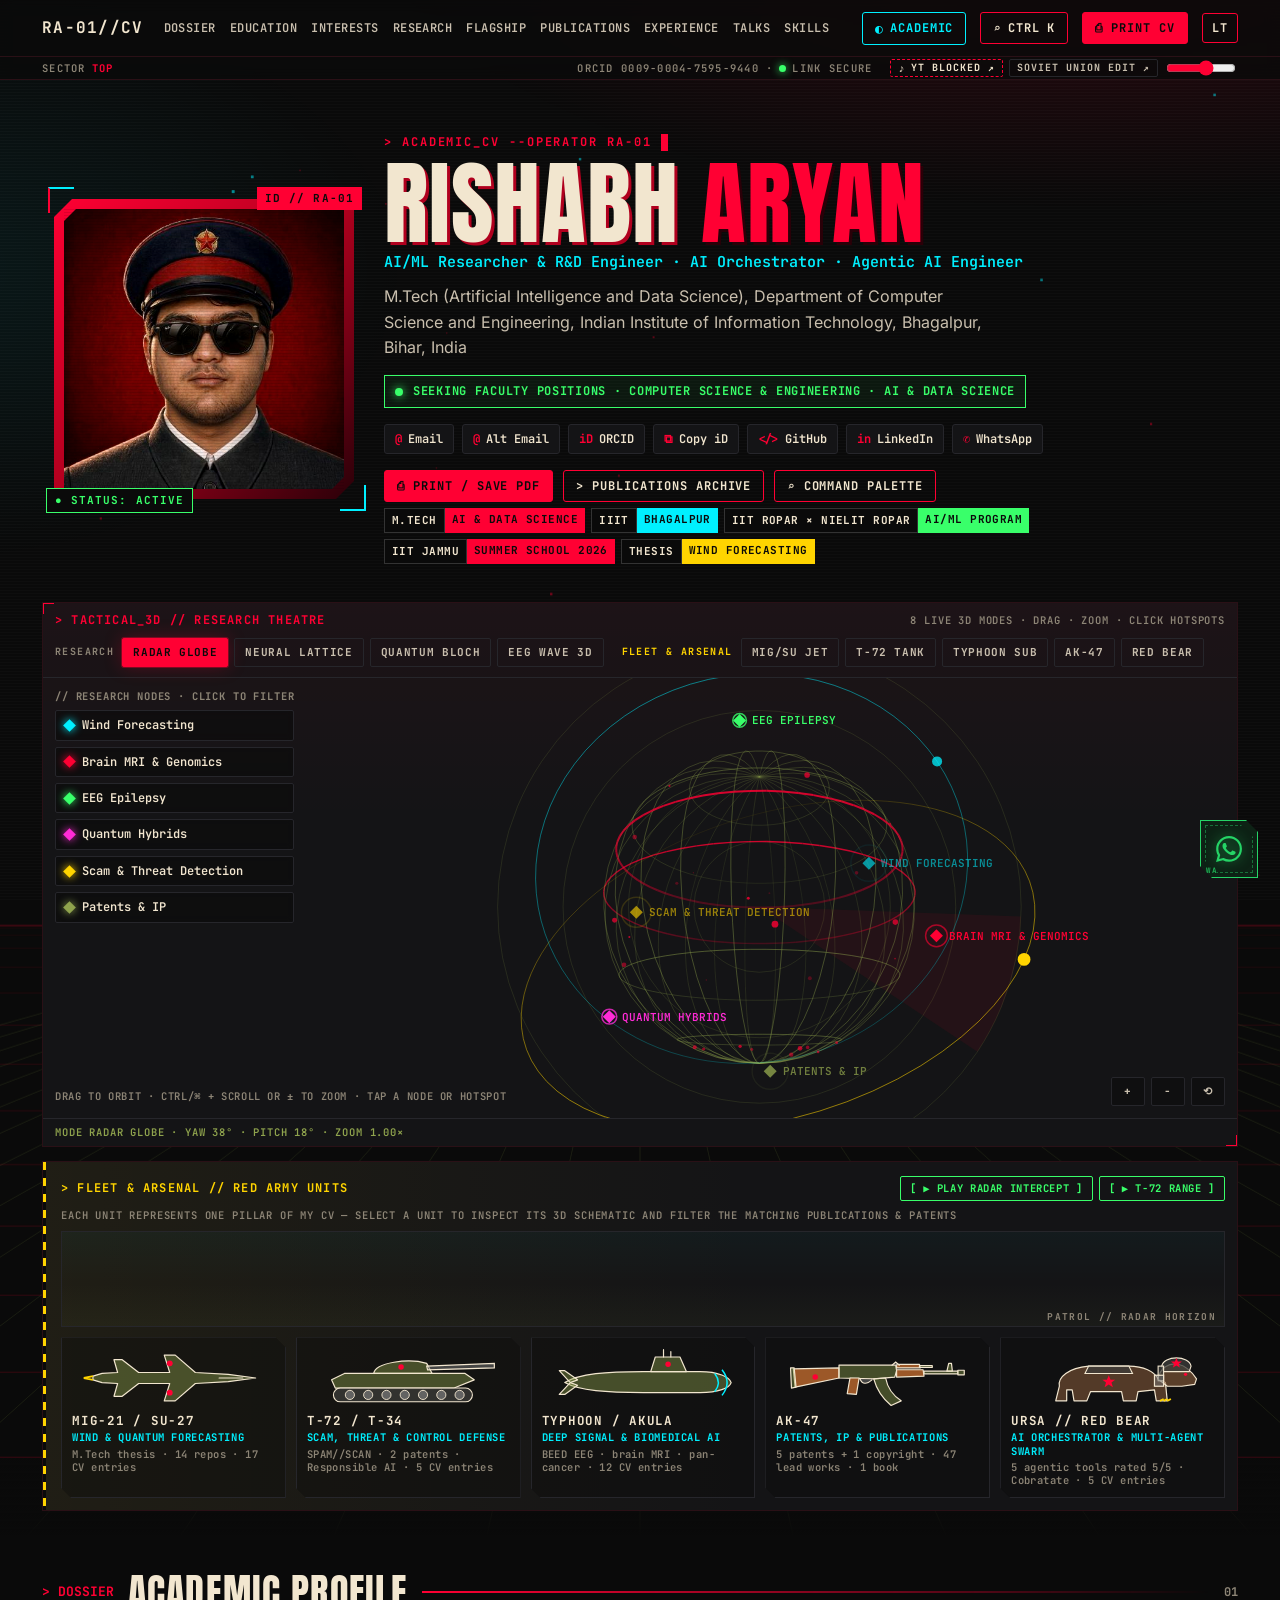
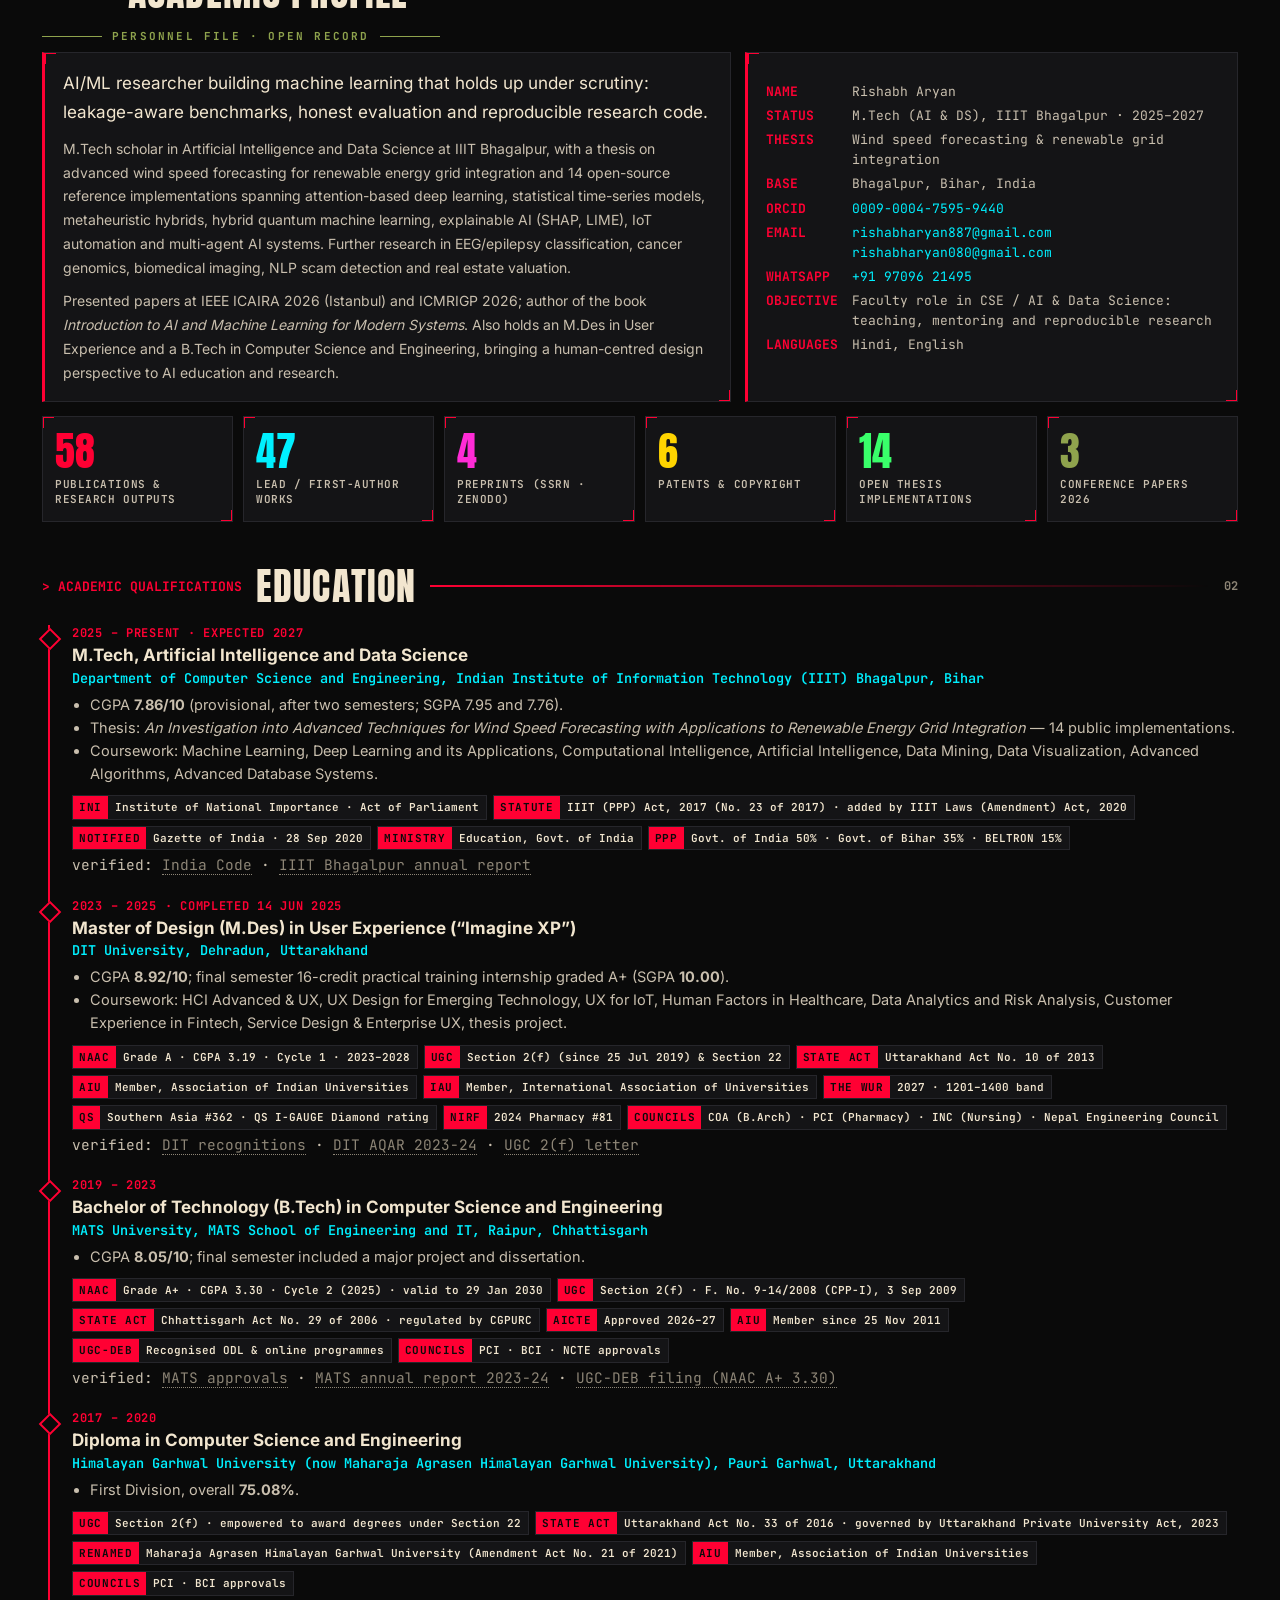
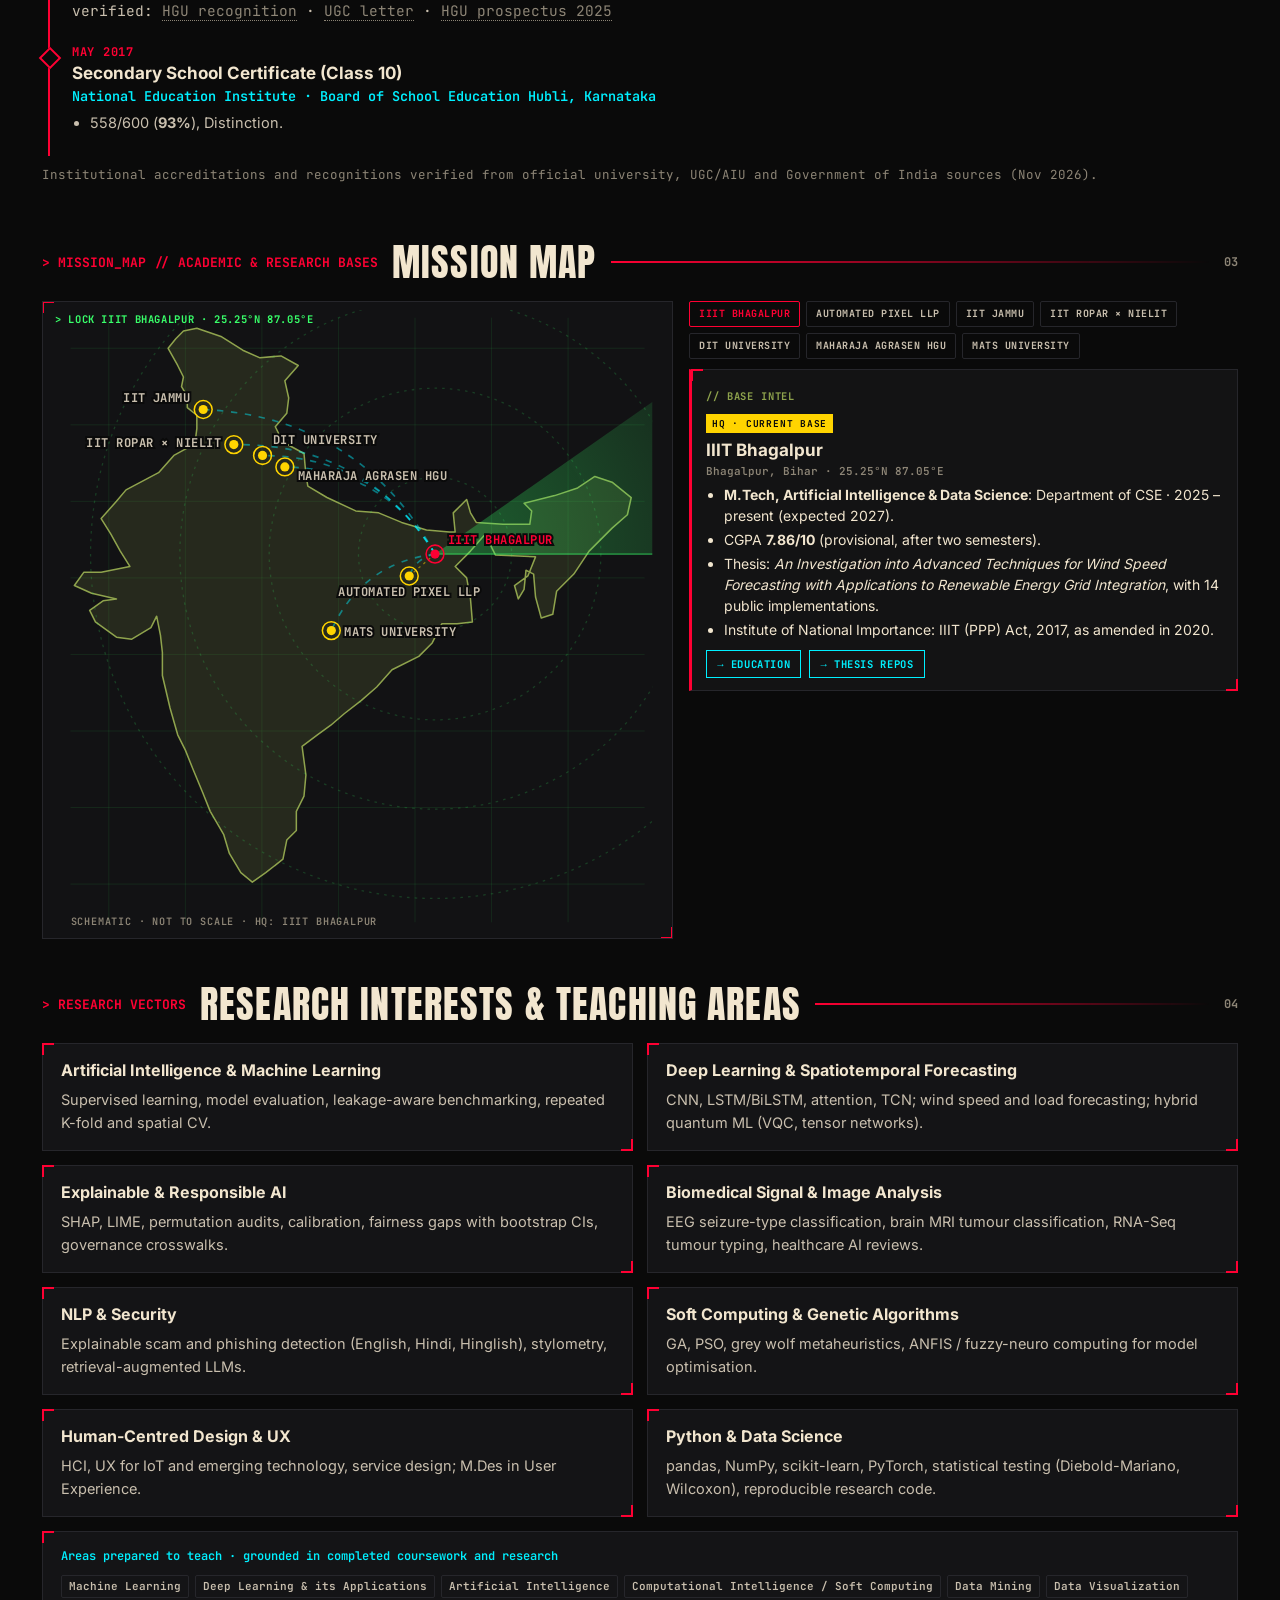
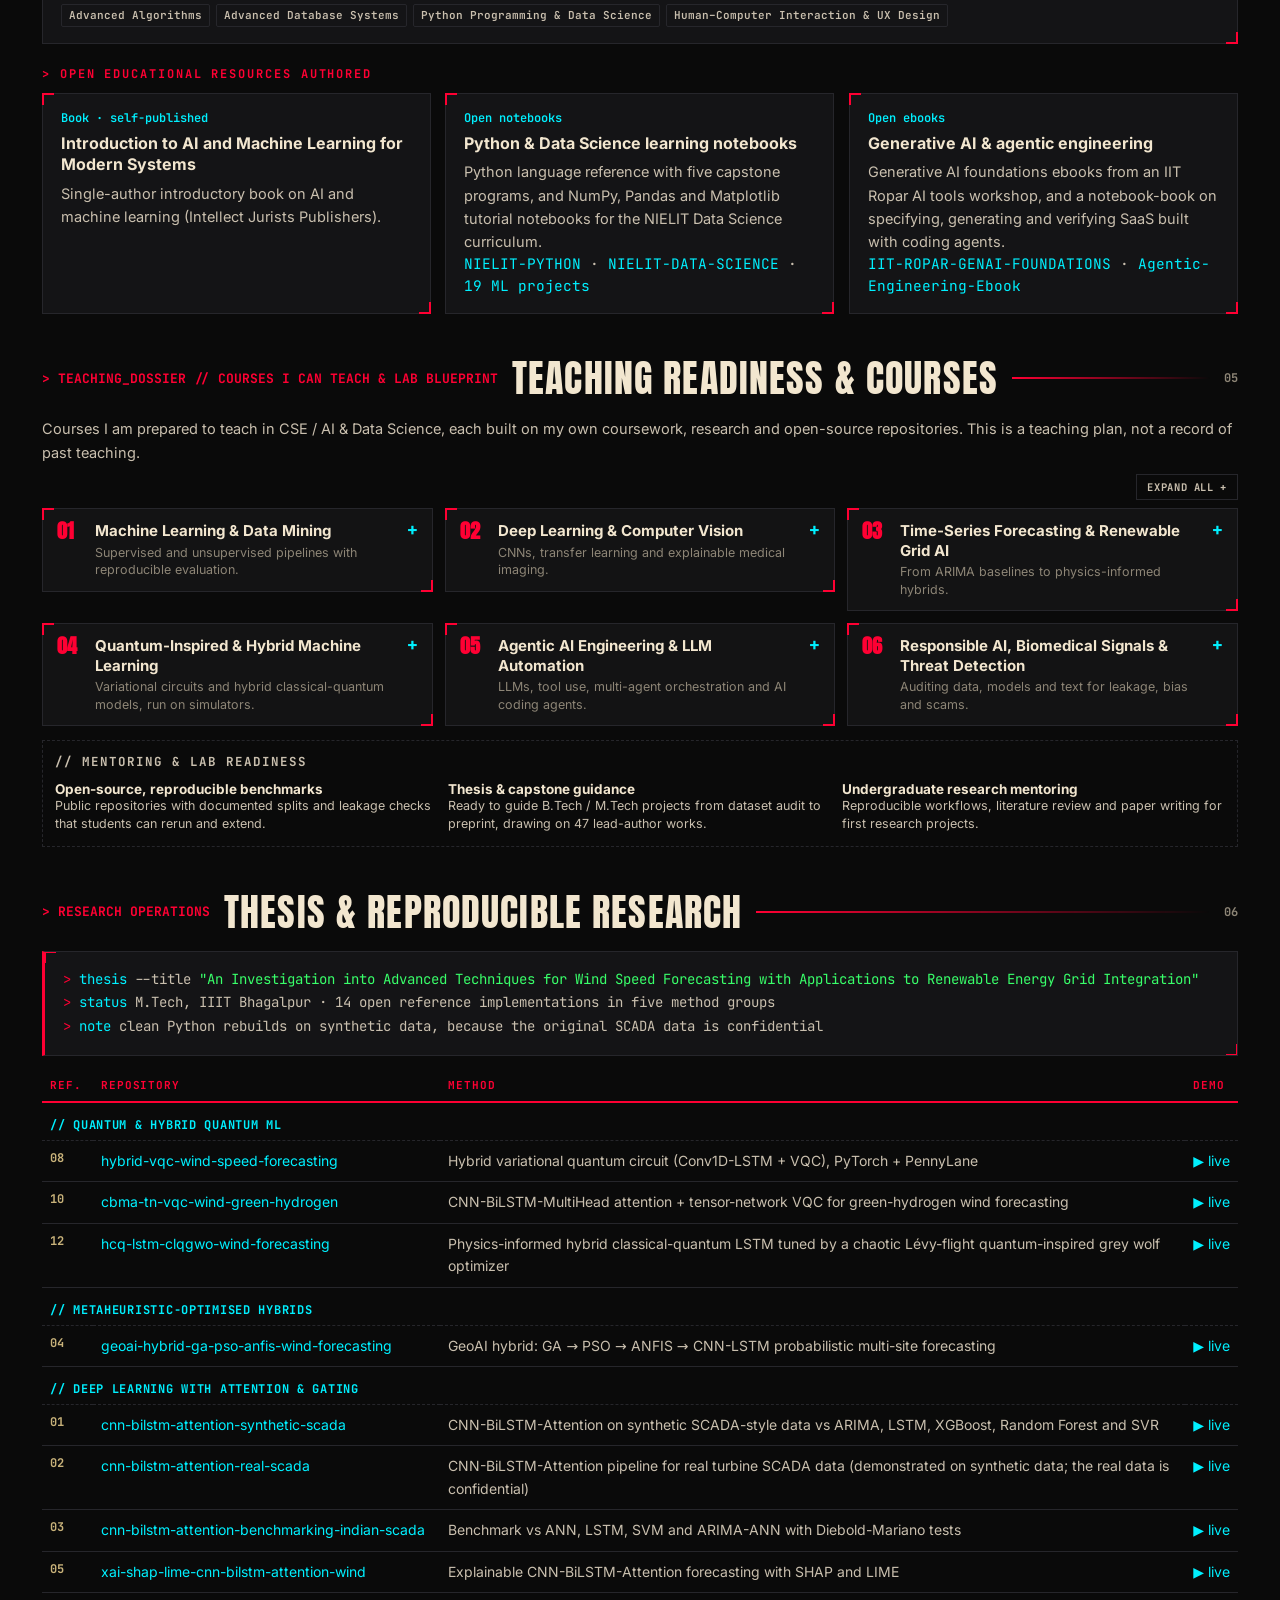
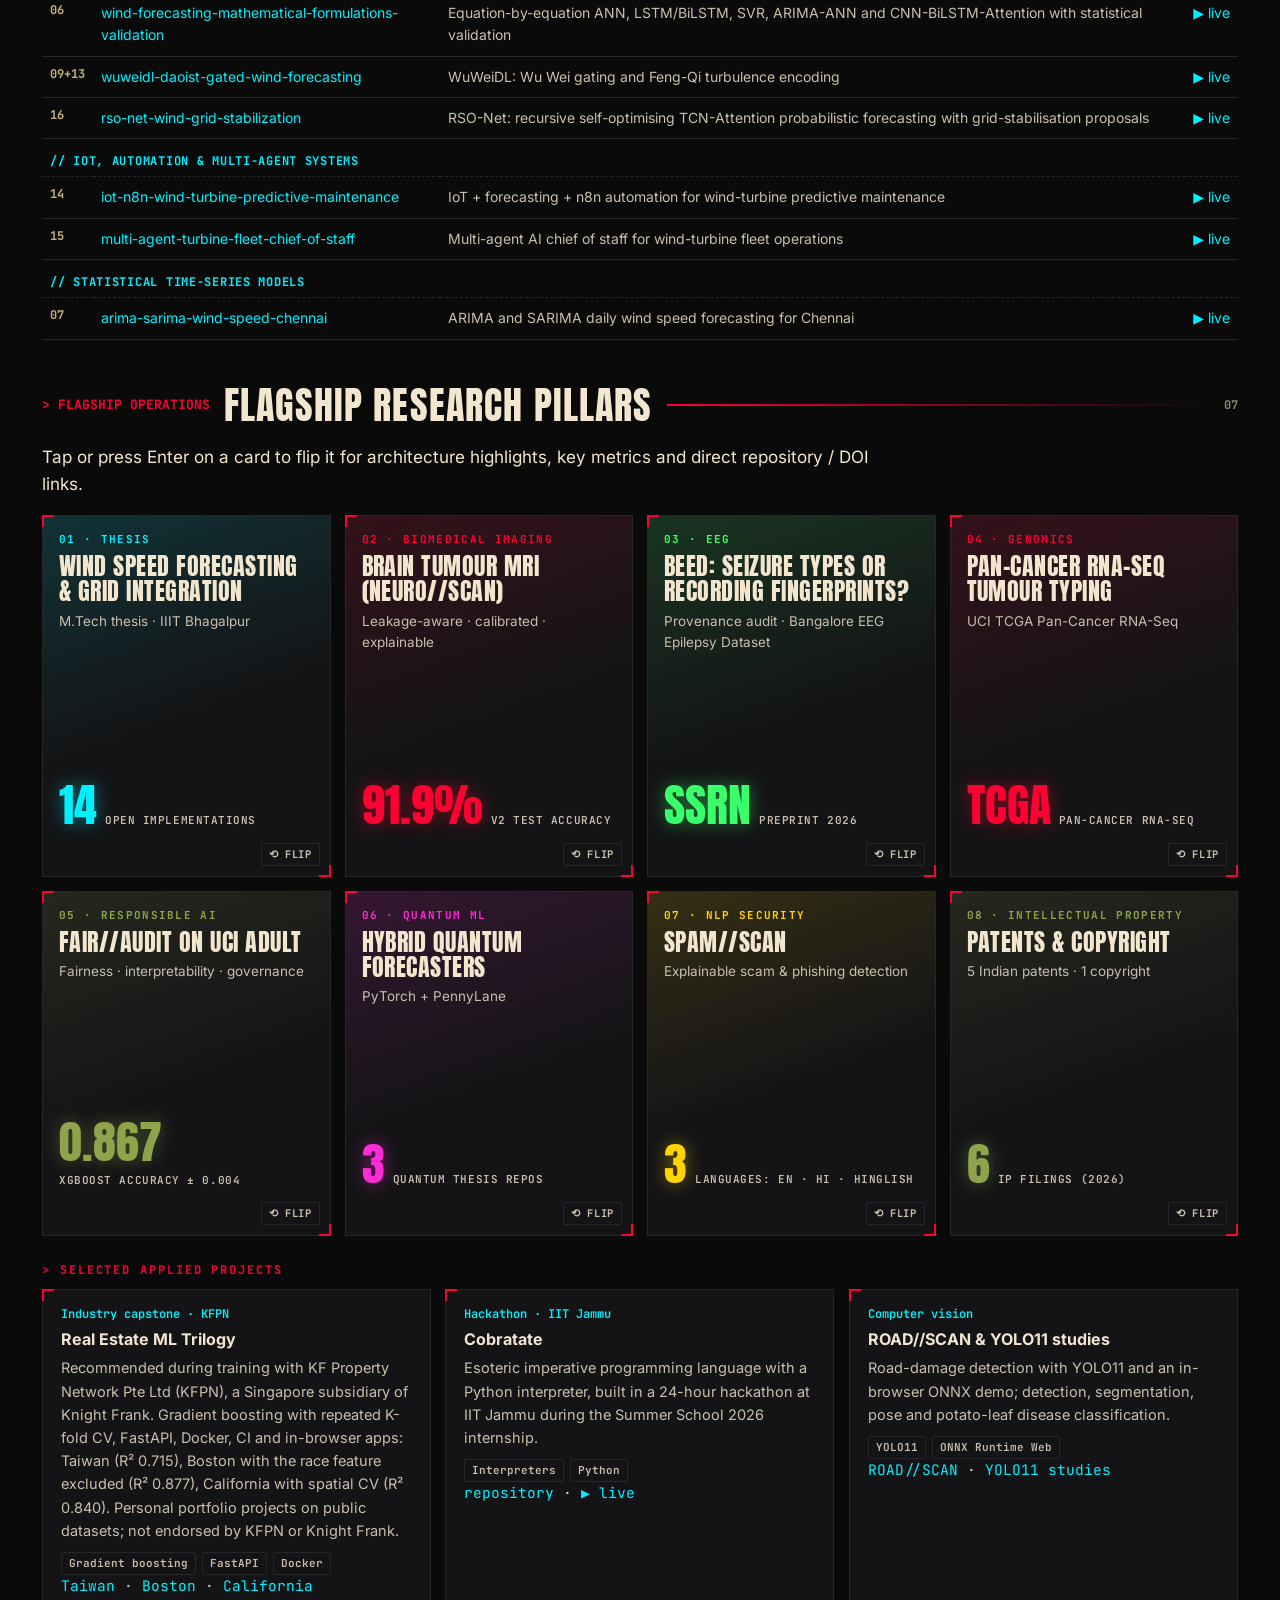
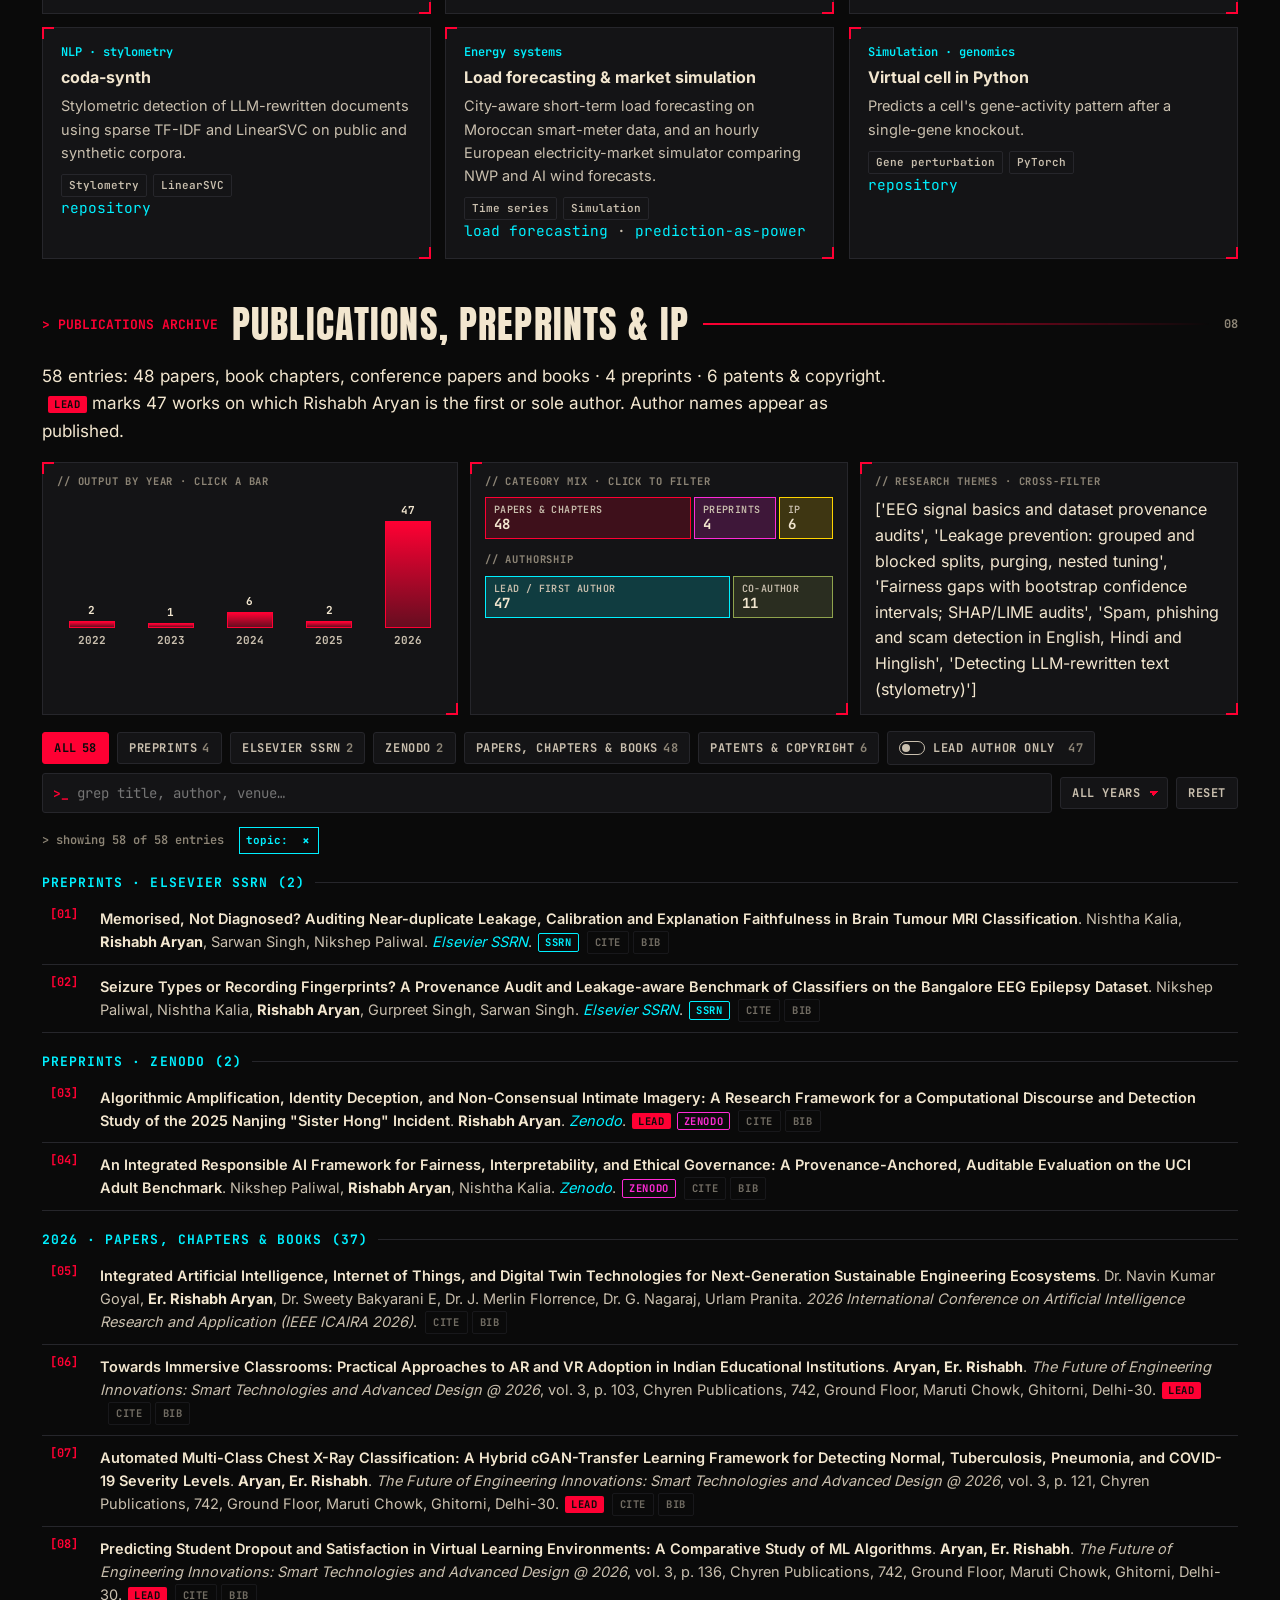
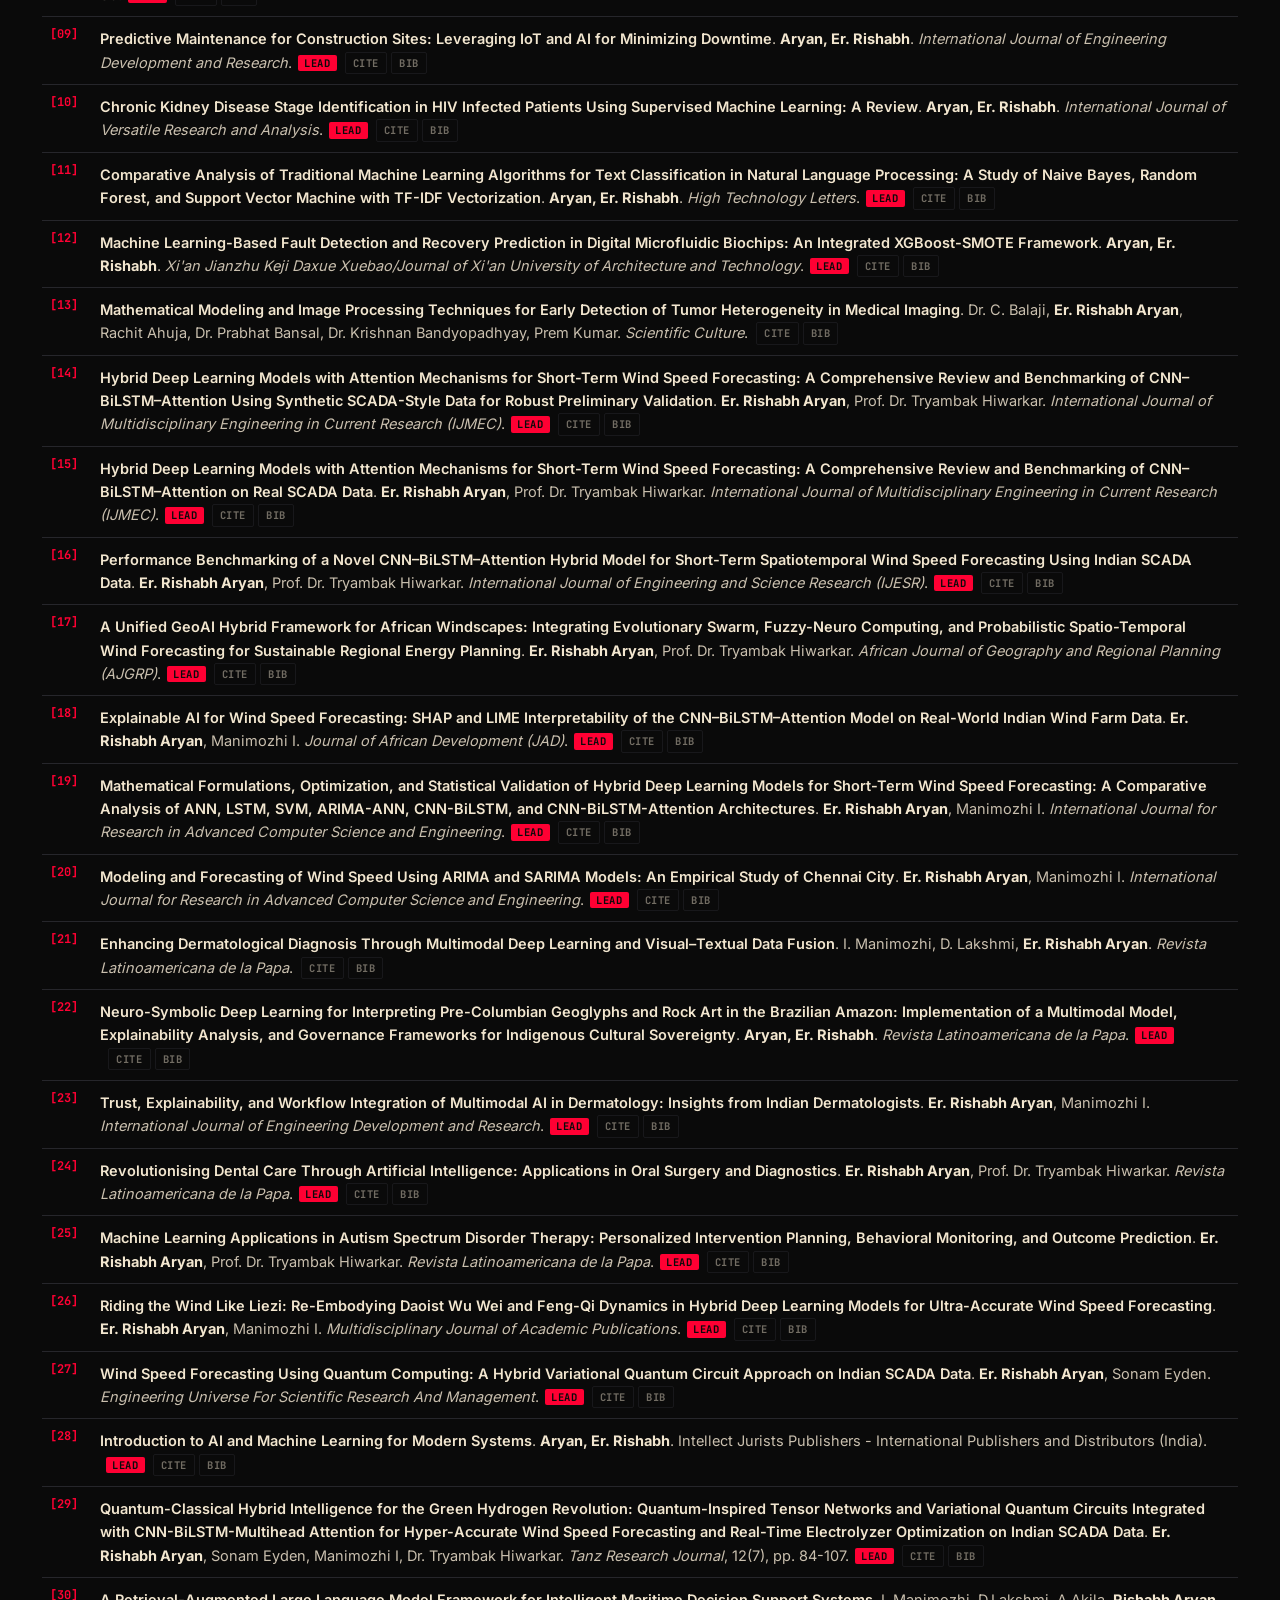
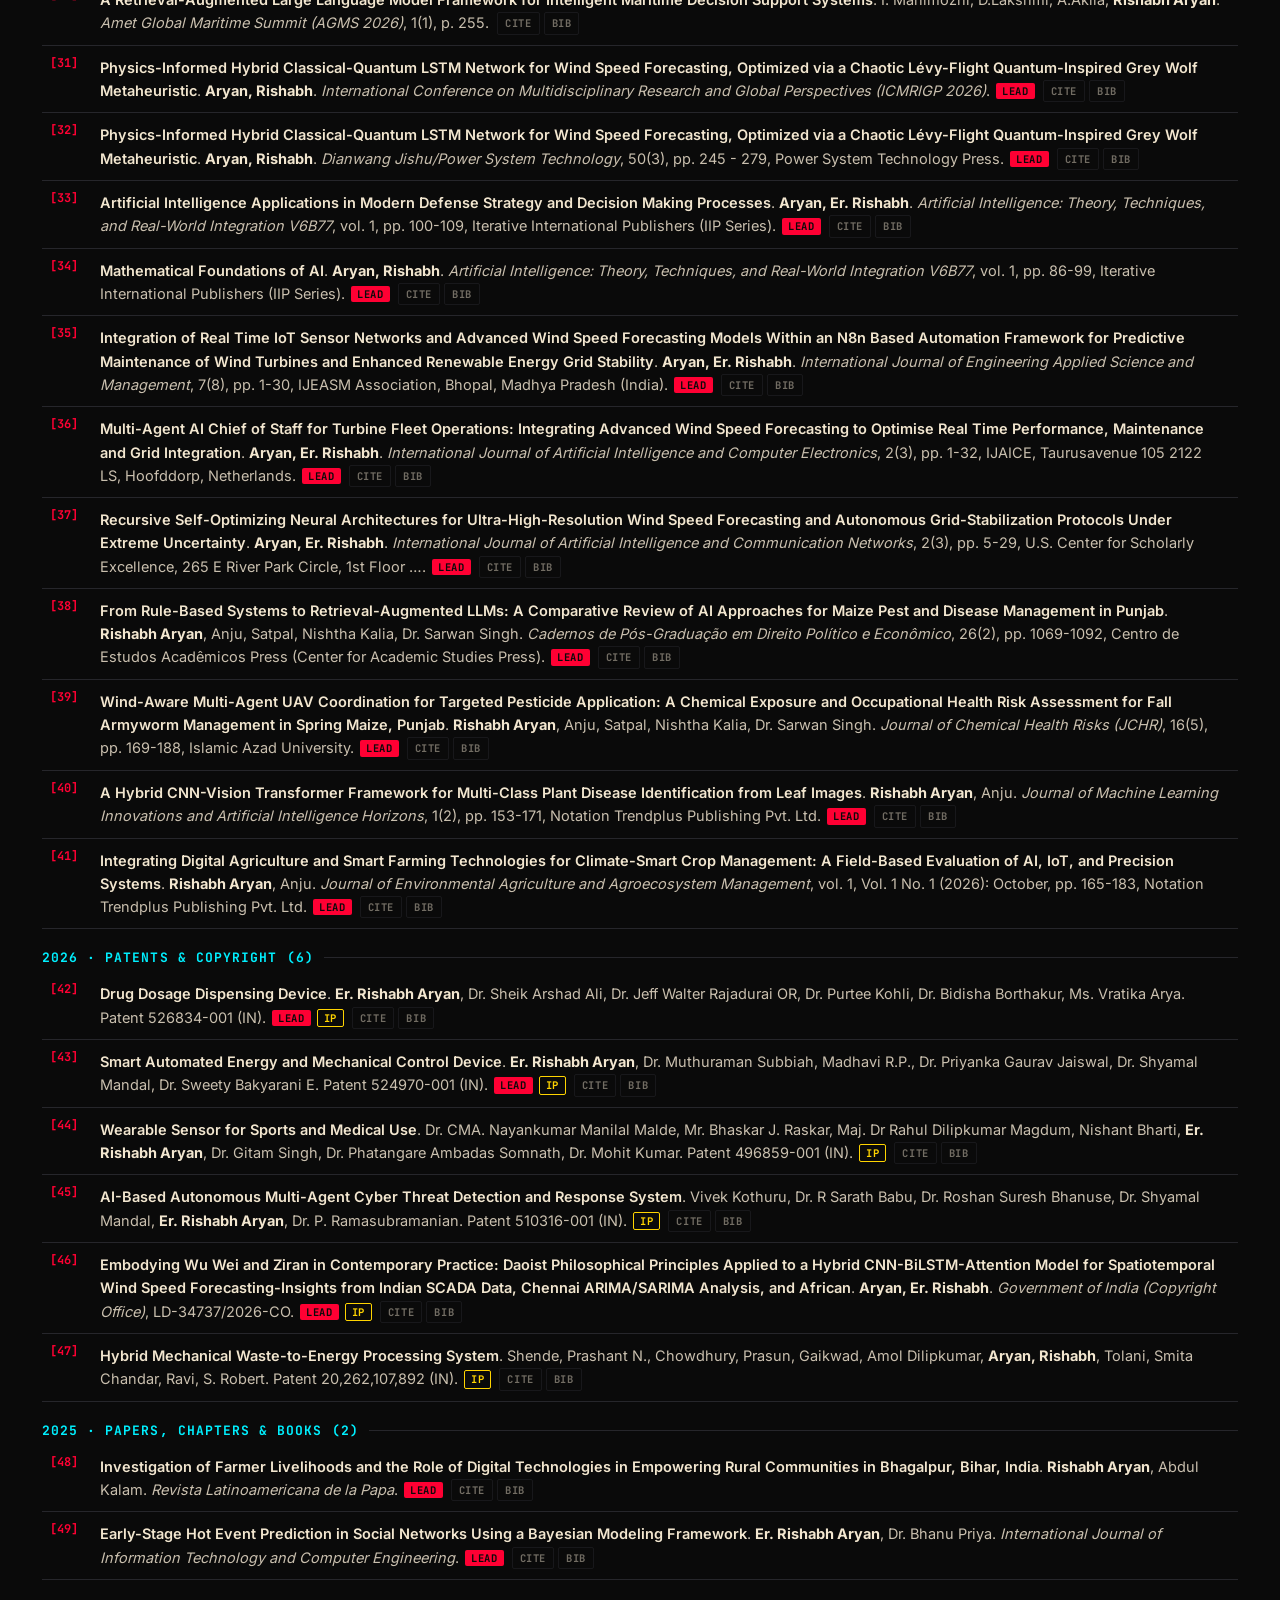
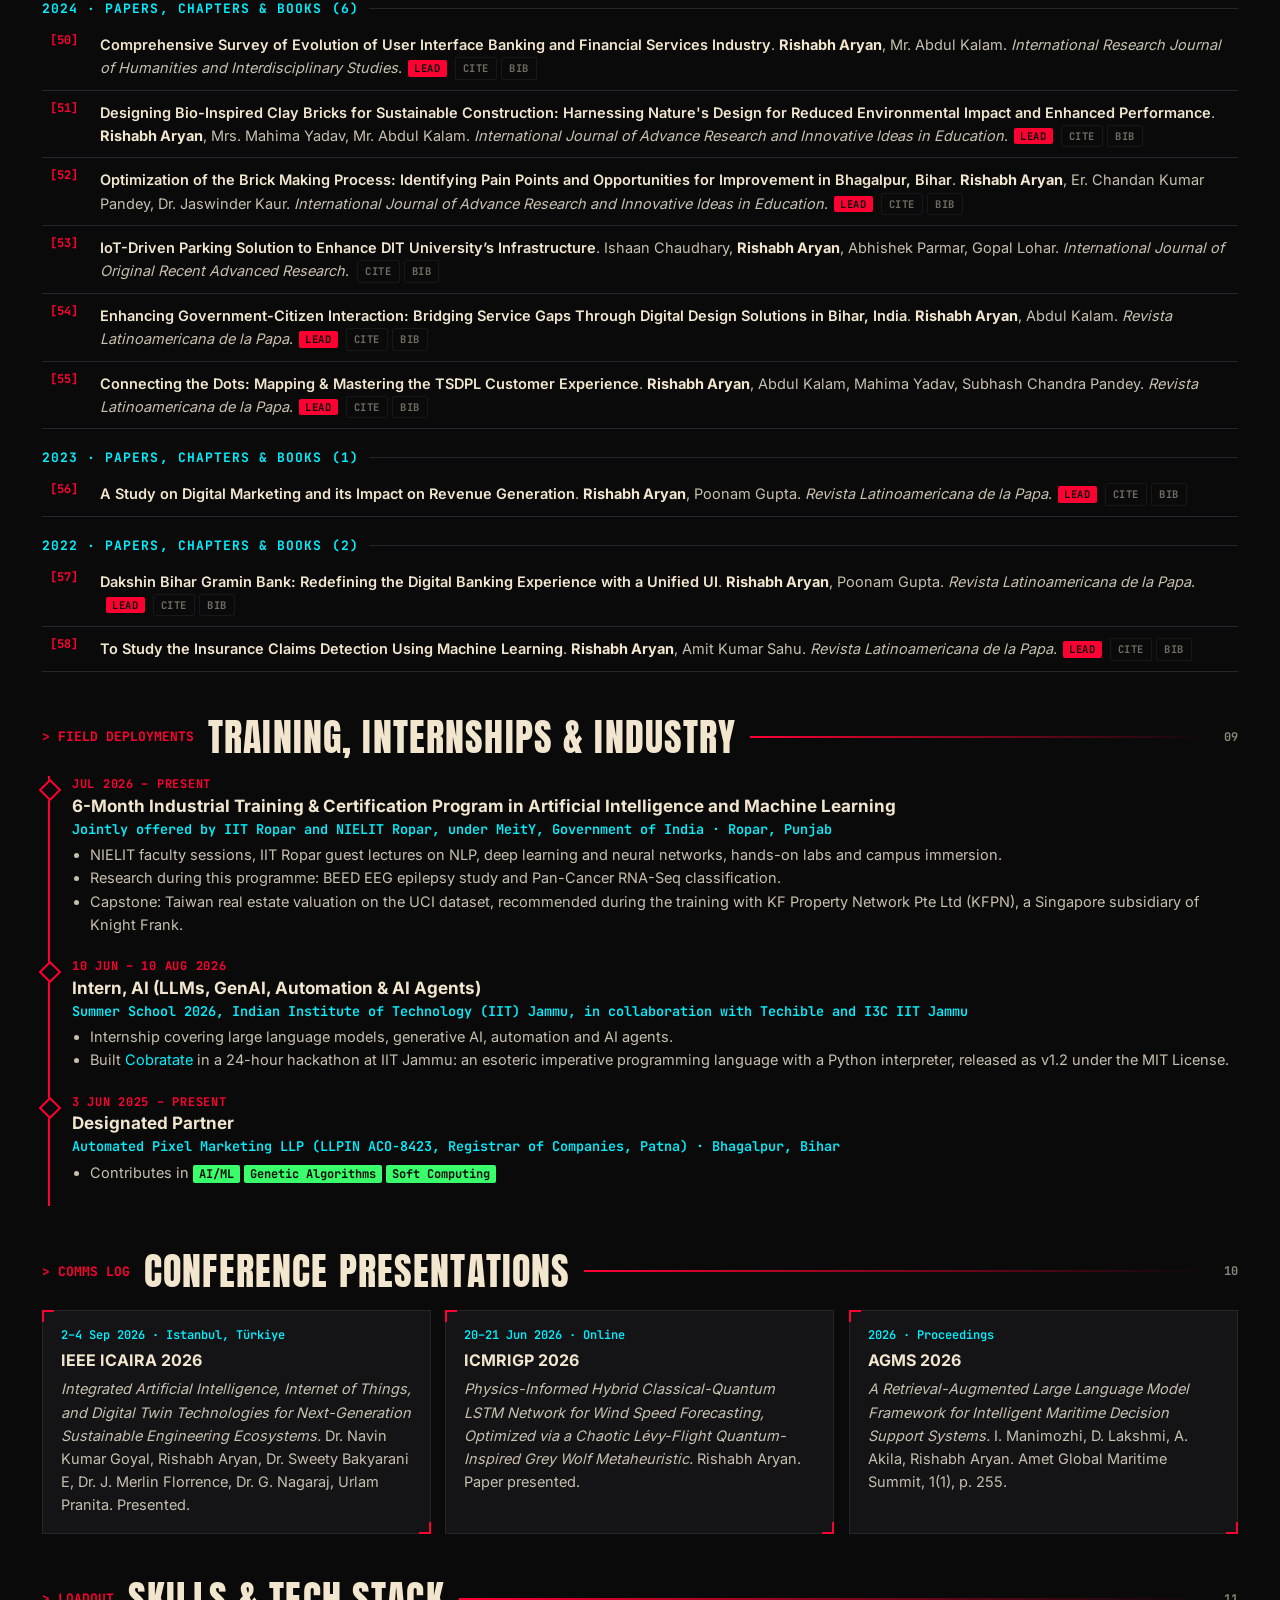
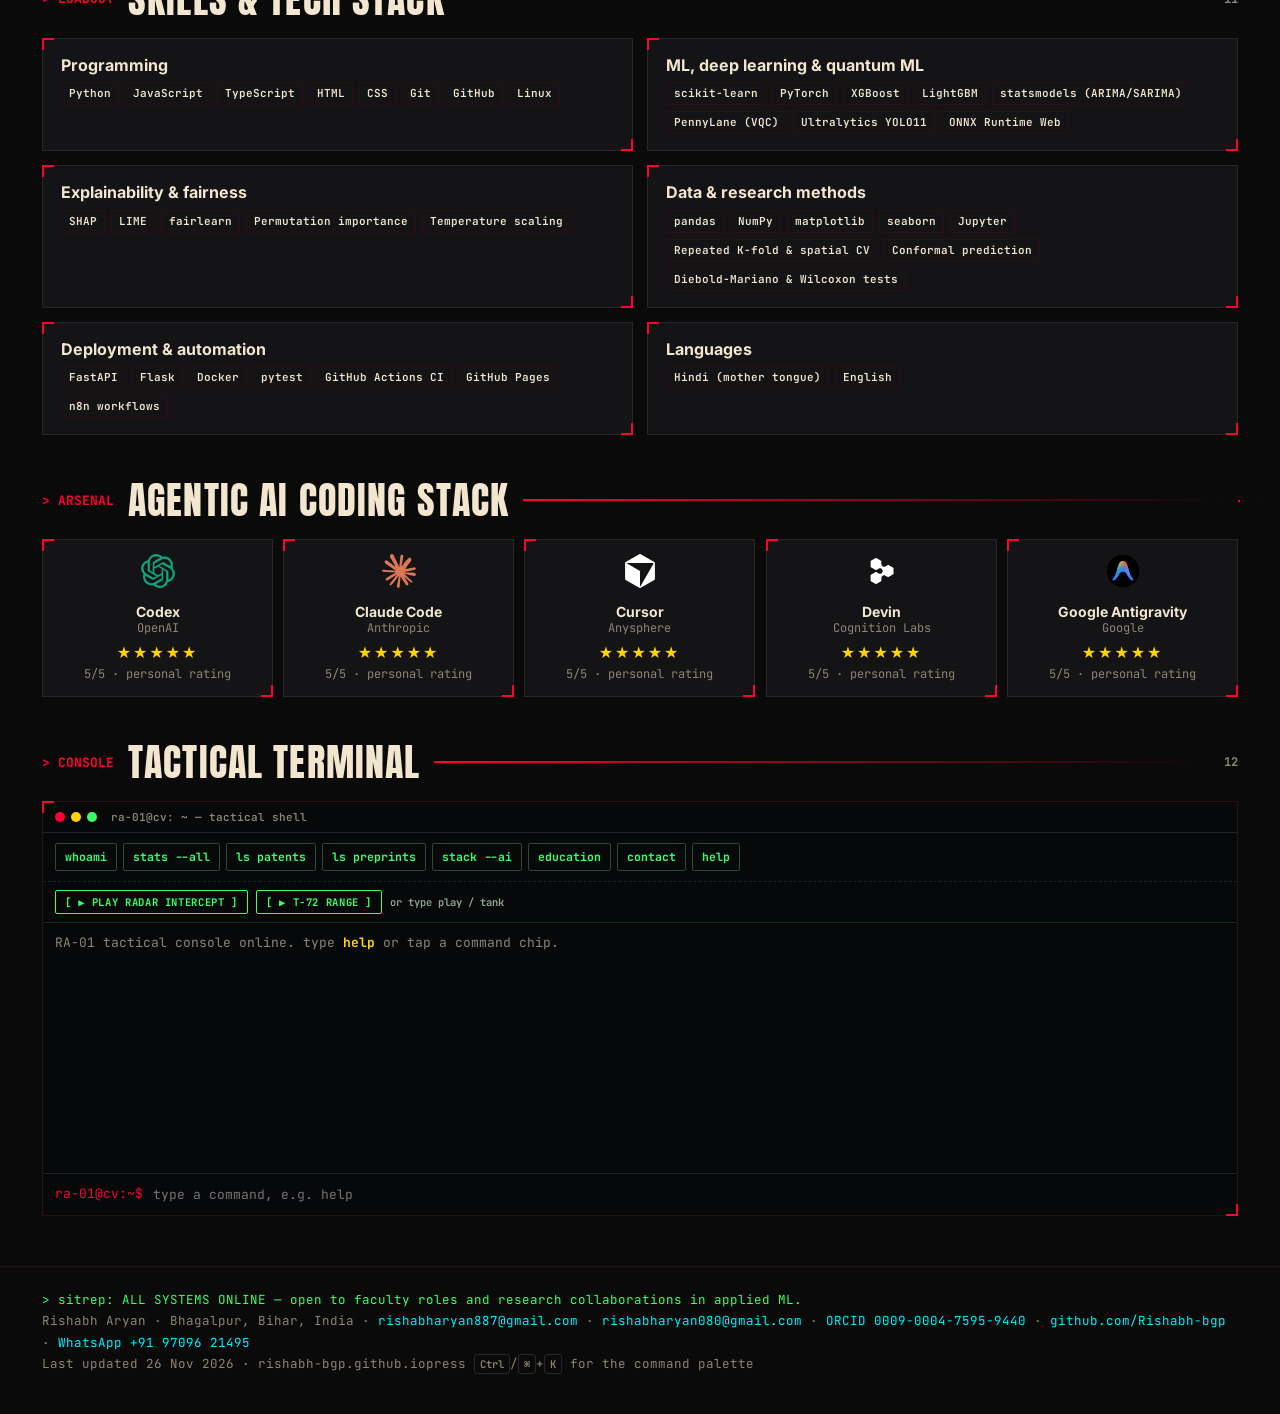
==== commit c77d58ee: "v6: Academic Mode toggle with Academic Spotlight (IEEE conferences, SSRN/Zenodo preprints, open-sour" ====
--- a/index.html
+++ b/index.html
@@ -15,17 +15,18 @@
 <link rel="icon" href="assets/favicon.svg" type="image/svg+xml">
 <link rel="preload" href="assets/fonts/anton.woff2" as="font" type="font/woff2" crossorigin><link rel="preload" href="assets/fonts/jbmono.woff2" as="font" type="font/woff2" crossorigin>
 <style>@font-face{font-family:'Anton';font-weight:400;font-display:swap;src:url(assets/fonts/anton.woff2) format('woff2')}@font-face{font-family:'Inter';font-weight:400 700;font-display:swap;src:url(assets/fonts/inter.woff2) format('woff2')}@font-face{font-family:'JetBrains Mono';font-weight:400 700;font-display:swap;src:url(assets/fonts/jbmono.woff2) format('woff2')}</style>
-<link rel="stylesheet" href="style.css?v=8">
-<script>try{var t=localStorage.getItem('ra-theme');if(t)document.documentElement.setAttribute('data-theme',t)}catch(e){}document.documentElement.classList.add('js')</script>
+<link rel="stylesheet" href="style.css?v=9">
+<script>(function(){var d=document.documentElement,v='tactical',t=null;try{t=localStorage.getItem('ra-theme');v=localStorage.getItem('ra-view')||v}catch(e){}var m=/[?&]mode=(academic|tactical)(?:&|$)/i.exec(location.search);if(m)v=m[1].toLowerCase();else if(/^#academic$/i.test(location.hash))v='academic';if(v!=='academic')v='tactical';d.setAttribute('data-view',v);d.setAttribute('data-theme',t||(v==='academic'?'light':'dark'));d.classList.add('js')})()</script>
 <script type="application/ld+json">{"@context": "https://schema.org", "@type": "Person", "name": "Rishabh Aryan", "url": "https://rishabh-bgp.github.io/", "image": "https://rishabh-bgp.github.io/assets/avatar.jpg", "email": "mailto:rishabharyan887@gmail.com", "telephone": "+919709621495", "jobTitle": "AI/ML Researcher & R&D Engineer", "description": "Academic CV of Rishabh Aryan — AI/ML researcher, M.Tech (Artificial Intelligence and Data Science), Department of Computer Science and Engineering, IIIT Bhagalpur. 58 research outputs (47 as lead author), 4 preprints, 6 patents & copyright, 14 open-source thesis implementations. Seeking faculty positions in CSE / AI & Data Science.", "affiliation": {"@type": "CollegeOrUniversity", "name": "Indian Institute of Information Technology, Bhagalpur", "department": {"@type": "Organization", "name": "Department of Computer Science and Engineering"}}, "alumniOf": [{"@type": "CollegeOrUniversity", "name": "DIT University"}, {"@type": "CollegeOrUniversity", "name": "MATS University"}, {"@type": "CollegeOrUniversity", "name": "Himalayan Garhwal University"}], "address": {"@type": "PostalAddress", "addressLocality": "Bhagalpur", "addressRegion": "Bihar", "addressCountry": "IN"}, "identifier": {"@type": "PropertyValue", "propertyID": "ORCID", "value": "0009-0004-7595-9440"}, "sameAs": ["https://orcid.org/0009-0004-7595-9440", "https://github.com/Rishabh-bgp", "https://www.linkedin.com/in/rishabh-aryan-52bb07287"], "knowsAbout": ["Machine Learning", "Deep Learning", "Wind Speed Forecasting", "Explainable AI", "Responsible AI", "Biomedical Machine Learning", "Natural Language Processing", "Soft Computing", "Genetic Algorithms", "Quantum Machine Learning", "User Experience Design"], "knowsLanguage": ["Hindi", "English"]}</script>
 </head>
 <body>
 <a class="skip no-print" href="#main">Skip to content</a>
 <div id="progress" class="no-print" aria-hidden="true"></div>
 <header class="topbar no-print"><div class="wrap">
-  <a class="brand" href="#top">RA-01<span>//CV</span></a>
-  <nav class="nav" id="nav" aria-label="Sections"><a href="#dossier">Dossier</a><a href="#education">Education</a><a href="#bases">Map</a><a href="#interests">Interests</a><a href="#teaching">Teaching</a><a href="#research">Research</a><a href="#flagship">Flagship</a><a href="#publications">Publications</a><a href="#experience">Experience</a><a href="#conferences">Talks</a><a href="#skills">Skills</a><a href="#console">Console</a></nav>
+  <a class="brand" href="#top"><span class="tac-only">RA-01<span>//CV</span></span><span class="ac-only ac-brand">Rishabh Aryan <span>· CV</span></span></a>
+  <nav class="nav" id="nav" aria-label="Sections"><a href="#dossier"><span class="tac-only">Dossier</span><span class="ac-only">Profile</span></a><a href="#education">Education</a><a href="#bases">Map</a><a href="#interests">Interests</a><a href="#teaching">Teaching</a><a href="#research">Research</a><a href="#flagship">Flagship</a><a href="#publications">Publications</a><a href="#experience">Experience</a><a href="#conferences">Talks</a><a href="#skills">Skills</a><a href="#console">Console</a></nav>
   <span class="spacer"></span>
+  <button class="btn view-btn" id="viewBtn" type="button" aria-pressed="false" title="Switch between the Academic and Tactical views"><span class="vb-i" aria-hidden="true">◐</span><span class="tac-only">Academic</span><span class="ac-only">Tactical</span></button>
   <button class="btn kbtn" data-palette aria-label="Open command palette">⌕ <span id="palKey">Ctrl K</span></button>
   <button class="btn menu-btn" id="menuBtn" aria-controls="nav" aria-expanded="false">≡ Menu</button>
   <button class="btn solid hide-sm" data-print-cv>⎙ Print CV</button>
@@ -38,11 +39,11 @@
 <header class="hero">
   <div class="frame-wrap holo" data-tilt="14">
     <span class="corner tl"></span><span class="corner br"></span>
-    <div class="frame"><img src="assets/avatar.jpg" alt="Portrait of Rishabh Aryan" width="460" height="460"></div>
+    <div class="frame"><img class="av-tac" src="assets/avatar.jpg" alt="Portrait of Rishabh Aryan" width="460" height="460"><img class="av-ac" src="assets/avatar-academic.jpg" alt="Formal headshot of Rishabh Aryan" width="702" height="800" loading="lazy" decoding="async"></div>
     <span class="tag2">ID // RA-01</span><span class="tag">● STATUS: ACTIVE</span>
   </div>
   <div>
-    <div class="kicker">&gt; academic_cv --operator RA-01 <span class="blink">&nbsp;</span></div>
+    <div class="kicker"><span class="tac-only">&gt; academic_cv --operator RA-01 <span class="blink">&nbsp;</span></span><span class="ac-only">Academic Curriculum Vitae</span></div>
     <h1>Rishabh <span class="r">Aryan</span></h1>
     <div class="role">AI/ML Researcher &amp; R&amp;D Engineer · AI Orchestrator · Agentic AI Engineer</div>
     <p class="affil">M.Tech (Artificial Intelligence and Data Science), Department of Computer Science and Engineering, Indian Institute of Information Technology, Bhagalpur, Bihar, India</p>
@@ -103,6 +104,18 @@
 </div></div>
 
 <main class="wrap" id="main">
+<section id="spotlight" class="ac-block no-print" aria-labelledby="sp-h">
+<div class="sp-head"><h2 id="sp-h">Academic Spotlight</h2><p>Conference papers, preprints and open-source research code, with links to the full archive.</p></div>
+<div class="sp-grid">
+<article class="sp-card"><div class="sp-k">01 · Conferences</div><h3>IEEE &amp; peer-reviewed conferences</h3><ul class="sp-list"><li><span class="sp-badge ieee">IEEE ICAIRA 2026</span><em>Integrated Artificial Intelligence, Internet of Things, and Digital Twin Technologies for Next-Generation Sustainable Engineering Ecosystems.</em><span class="sp-au">Navin Kumar Goyal, <b>Rishabh Aryan</b>, Sweety Bakyarani E, J. Merlin Florrence, G. Nagaraj, Urlam Pranita · Istanbul, Türkiye, 2–4 Sep 2026 · presented</span></li>
+<li><span class="sp-badge">ICMRIGP 2026</span><em>Physics-Informed Hybrid Classical-Quantum LSTM Network for Wind Speed Forecasting, Optimized via a Chaotic Lévy-Flight Quantum-Inspired Grey Wolf Metaheuristic.</em><span class="sp-au"><b>Rishabh Aryan</b> (sole author) · online, 20–21 Jun 2026 · presented; published in <i>Dianwang Jishu / Power System Technology</i>, 50(3), pp. 245–279</span></li>
+<li><span class="sp-badge">AGMS 2026</span><em>A Retrieval-Augmented Large Language Model Framework for Intelligent Maritime Decision Support Systems.</em><span class="sp-au">I. Manimozhi, D. Lakshmi, A. Akila, <b>Rishabh Aryan</b> · Amet Global Maritime Summit, 1(1), p. 255</span></li></ul>
+<div class="sp-act"><button class="sp-btn" type="button" data-ac-filter="all">All 58 archive entries →</button><button class="sp-btn ghost" type="button" data-ac-filter="paper">Papers only</button></div></article>
+<article class="sp-card"><div class="sp-k">02 · Preprints</div><h3>Preprints: Elsevier SSRN &amp; Zenodo</h3><ul class="sp-list"><li><span class="sp-badge ssrn">Elsevier SSRN</span> <a href="https://doi.org/10.2139/ssrn.7736020" target="_blank" rel="noopener">Memorised, Not Diagnosed? Auditing Near-duplicate Leakage, Calibration and Explanation Faithfulness in Brain Tumour MRI Classification</a><span class="sp-au">Nishtha Kalia, <b>Rishabh Aryan</b>, Sarwan Singh, Nikshep Paliwal · 2026</span><span class="sp-doi">DOI <a href="https://doi.org/10.2139/ssrn.7736020" target="_blank" rel="noopener">10.2139/ssrn.7736020</a></span></li><li><span class="sp-badge ssrn">Elsevier SSRN</span> <a href="https://doi.org/10.2139/ssrn.7736139" target="_blank" rel="noopener">Seizure Types or Recording Fingerprints? A Provenance Audit and Leakage-aware Benchmark of Classifiers on the Bangalore EEG Epilepsy Dataset</a><span class="sp-au">Nikshep Paliwal, Nishtha Kalia, <b>Rishabh Aryan</b>, Gurpreet Singh, Sarwan Singh · 2026</span><span class="sp-doi">DOI <a href="https://doi.org/10.2139/ssrn.7736139" target="_blank" rel="noopener">10.2139/ssrn.7736139</a></span></li><li><span class="sp-badge zenodo">Zenodo</span> <a href="https://doi.org/10.5281/zenodo.24553548" target="_blank" rel="noopener">Algorithmic Amplification, Identity Deception, and Non-Consensual Intimate Imagery: A Research Framework for a Computational Discourse and Detection Study of the 2025 Nanjing &quot;Sister Hong&quot; Incident</a><span class="sp-au"><b>Rishabh Aryan</b> · 2026</span><span class="sp-doi">DOI <a href="https://doi.org/10.5281/zenodo.24553548" target="_blank" rel="noopener">10.5281/zenodo.24553548</a></span></li><li><span class="sp-badge zenodo">Zenodo</span> <a href="https://doi.org/10.5281/zenodo.23959426" target="_blank" rel="noopener">An Integrated Responsible AI Framework for Fairness, Interpretability, and Ethical Governance: A Provenance-Anchored, Auditable Evaluation on the UCI Adult Benchmark</a><span class="sp-au">Nikshep Paliwal, <b>Rishabh Aryan</b>, Nishtha Kalia · 2026</span><span class="sp-doi">DOI <a href="https://doi.org/10.5281/zenodo.23959426" target="_blank" rel="noopener">10.5281/zenodo.23959426</a></span></li></ul>
+<div class="sp-act"><button class="sp-btn" type="button" data-ac-filter="preprint">Show preprints in archive →</button></div></article>
+<article class="sp-card"><div class="sp-k">03 · Open source</div><h3>Open-source research &amp; code</h3><ul class="sp-list"><li><a href="#research">14 M.Tech thesis implementations</a><span class="sp-au">Wind speed forecasting for renewable grid integration: statistical, deep, hybrid and quantum methods, rebuilt in Python on public and synthetic data. Raw SCADA data is never shared publicly.</span></li><li><a href="https://github.com/Rishabh-bgp/brain-tumor-mri-classification" target="_blank" rel="noopener">Brain tumour MRI classification</a><span class="sp-au">NEURO//SCAN: leakage-aware split, EfficientNet-B0, calibration and Grad-CAM.</span></li><li><a href="https://github.com/Rishabh-bgp/beed-ml-study" target="_blank" rel="noopener">BEED EEG epilepsy study</a><span class="sp-au">Provenance audit and leakage-aware benchmark on the Bangalore EEG Epilepsy Dataset.</span></li><li><a href="https://github.com/Rishabh-bgp/pan-cancer-classification" target="_blank" rel="noopener">Pan-Cancer RNA-Seq classification</a><span class="sp-au">UCI TCGA RNA-Seq with leakage checks and conformal reliability.</span></li><li><a href="https://github.com/Rishabh-bgp/spam-scan" target="_blank" rel="noopener">SPAM//SCAN</a> · <a href="https://spam-scan.onrender.com" target="_blank" rel="noopener">▶ live app</a><span class="sp-au">Explainable spam, phishing and scam detector for English, Hindi and Hinglish.</span></li><li><a href="https://github.com/Rishabh-bgp/cobratate" target="_blank" rel="noopener">Cobratate</a><span class="sp-au">Esoteric programming language with a Python interpreter, built in a 24-hour hackathon at IIT Jammu.</span></li></ul>
+<div class="sp-act"><a class="sp-btn" href="#research">Thesis repositories →</a><a class="sp-btn ghost" href="https://github.com/Rishabh-bgp" target="_blank" rel="noopener">GitHub profile</a></div></article>
+</div></section>
 <section id="dossier" data-pal-section="Dossier — academic profile" class=""><div class="h"><span class="cmd">&gt; DOSSIER</span><h2>Academic Profile</h2><span class="rule"></span><span class="idx">01</span></div>
 <div class="classif">Personnel file · open record</div>
 <div class="dossier reveal">
@@ -155,7 +168,7 @@
 </div></section>
 
 <section id="research" data-pal-section="Research operations — thesis repositories" class=""><div class="h"><span class="cmd">&gt; RESEARCH OPERATIONS</span><h2>Thesis &amp; Reproducible Research</h2><span class="rule"></span><span class="idx">06</span></div>
-<div class="term hud" style="margin-bottom:14px"><span class="p">&gt;</span> <span class="k">thesis</span> --title <span class="g">"An Investigation into Advanced Techniques for Wind Speed Forecasting with Applications to Renewable Energy Grid Integration"</span><br><span class="p">&gt;</span> <span class="k">status</span> M.Tech, IIIT Bhagalpur · 14 open reference implementations in five method groups<br><span class="p">&gt;</span> <span class="k">note</span> clean Python rebuilds on synthetic data, because the original SCADA data is confidential</div>
+<div class="ac-only ac-thesis"><p><b>Thesis:</b> <i>An Investigation into Advanced Techniques for Wind Speed Forecasting with Applications to Renewable Energy Grid Integration</i> (M.Tech, IIIT Bhagalpur).</p><p><b>Code:</b> 14 open reference implementations in five method groups, rebuilt in Python on public and synthetic data. The original SCADA data is confidential and is never shared.</p></div><div class="term hud tac-only" style="margin-bottom:14px"><span class="p">&gt;</span> <span class="k">thesis</span> --title <span class="g">"An Investigation into Advanced Techniques for Wind Speed Forecasting with Applications to Renewable Energy Grid Integration"</span><br><span class="p">&gt;</span> <span class="k">status</span> M.Tech, IIIT Bhagalpur · 14 open reference implementations in five method groups<br><span class="p">&gt;</span> <span class="k">note</span> clean Python rebuilds on synthetic data, because the original SCADA data is confidential</div>
 <div class="reveal"><table class="repos"><thead><tr><th>Ref.</th><th>Repository</th><th>Method</th><th>Demo</th></tr></thead><tbody><tr class="grp"><td colspan="4">// Quantum &amp; hybrid quantum ML</td></tr><tr><td>08</td><td><a href="https://github.com/Rishabh-bgp/hybrid-vqc-wind-speed-forecasting" target="_blank" rel="noopener">hybrid-vqc-wind-speed-forecasting</a></td><td>Hybrid variational quantum circuit (Conv1D-LSTM + VQC), PyTorch + PennyLane</td><td><a href="https://rishabh-bgp.github.io/hybrid-vqc-wind-speed-forecasting/" target="_blank" rel="noopener">▶ live</a></td></tr><tr><td>10</td><td><a href="https://github.com/Rishabh-bgp/cbma-tn-vqc-wind-green-hydrogen" target="_blank" rel="noopener">cbma-tn-vqc-wind-green-hydrogen</a></td><td>CNN-BiLSTM-MultiHead attention + tensor-network VQC for green-hydrogen wind forecasting</td><td><a href="https://rishabh-bgp.github.io/cbma-tn-vqc-wind-green-hydrogen/" target="_blank" rel="noopener">▶ live</a></td></tr><tr><td>12</td><td><a href="https://github.com/Rishabh-bgp/hcq-lstm-clqgwo-wind-forecasting" target="_blank" rel="noopener">hcq-lstm-clqgwo-wind-forecasting</a></td><td>Physics-informed hybrid classical-quantum LSTM tuned by a chaotic Lévy-flight quantum-inspired grey wolf optimizer</td><td><a href="https://rishabh-bgp.github.io/hcq-lstm-clqgwo-wind-forecasting/" target="_blank" rel="noopener">▶ live</a></td></tr><tr class="grp"><td colspan="4">// Metaheuristic-optimised hybrids</td></tr><tr><td>04</td><td><a href="https://github.com/Rishabh-bgp/geoai-hybrid-ga-pso-anfis-wind-forecasting" target="_blank" rel="noopener">geoai-hybrid-ga-pso-anfis-wind-forecasting</a></td><td>GeoAI hybrid: GA → PSO → ANFIS → CNN-LSTM probabilistic multi-site forecasting</td><td><a href="https://rishabh-bgp.github.io/geoai-hybrid-ga-pso-anfis-wind-forecasting/" target="_blank" rel="noopener">▶ live</a></td></tr><tr class="grp"><td colspan="4">// Deep learning with attention &amp; gating</td></tr><tr><td>01</td><td><a href="https://github.com/Rishabh-bgp/cnn-bilstm-attention-synthetic-scada" target="_blank" rel="noopener">cnn-bilstm-attention-synthetic-scada</a></td><td>CNN-BiLSTM-Attention on synthetic SCADA-style data vs ARIMA, LSTM, XGBoost, Random Forest and SVR</td><td><a href="https://rishabh-bgp.github.io/cnn-bilstm-attention-synthetic-scada/" target="_blank" rel="noopener">▶ live</a></td></tr><tr><td>02</td><td><a href="https://github.com/Rishabh-bgp/cnn-bilstm-attention-real-scada" target="_blank" rel="noopener">cnn-bilstm-attention-real-scada</a></td><td>CNN-BiLSTM-Attention pipeline for real turbine SCADA data (demonstrated on synthetic data; the real data is confidential)</td><td><a href="https://rishabh-bgp.github.io/cnn-bilstm-attention-real-scada/" target="_blank" rel="noopener">▶ live</a></td></tr><tr><td>03</td><td><a href="https://github.com/Rishabh-bgp/cnn-bilstm-attention-benchmarking-indian-scada" target="_blank" rel="noopener">cnn-bilstm-attention-benchmarking-indian-scada</a></td><td>Benchmark vs ANN, LSTM, SVM and ARIMA-ANN with Diebold-Mariano tests</td><td><a href="https://rishabh-bgp.github.io/cnn-bilstm-attention-benchmarking-indian-scada/" target="_blank" rel="noopener">▶ live</a></td></tr><tr><td>05</td><td><a href="https://github.com/Rishabh-bgp/xai-shap-lime-cnn-bilstm-attention-wind" target="_blank" rel="noopener">xai-shap-lime-cnn-bilstm-attention-wind</a></td><td>Explainable CNN-BiLSTM-Attention forecasting with SHAP and LIME</td><td><a href="https://rishabh-bgp.github.io/xai-shap-lime-cnn-bilstm-attention-wind/" target="_blank" rel="noopener">▶ live</a></td></tr><tr><td>06</td><td><a href="https://github.com/Rishabh-bgp/wind-forecasting-mathematical-formulations-validation" target="_blank" rel="noopener">wind-forecasting-mathematical-formulations-validation</a></td><td>Equation-by-equation ANN, LSTM/BiLSTM, SVR, ARIMA-ANN and CNN-BiLSTM-Attention with statistical validation</td><td><a href="https://rishabh-bgp.github.io/wind-forecasting-mathematical-formulations-validation/" target="_blank" rel="noopener">▶ live</a></td></tr><tr><td>09+13</td><td><a href="https://github.com/Rishabh-bgp/wuweidl-daoist-gated-wind-forecasting" target="_blank" rel="noopener">wuweidl-daoist-gated-wind-forecasting</a></td><td>WuWeiDL: Wu Wei gating and Feng-Qi turbulence encoding</td><td><a href="https://rishabh-bgp.github.io/wuweidl-daoist-gated-wind-forecasting/" target="_blank" rel="noopener">▶ live</a></td></tr><tr><td>16</td><td><a href="https://github.com/Rishabh-bgp/rso-net-wind-grid-stabilization" target="_blank" rel="noopener">rso-net-wind-grid-stabilization</a></td><td>RSO-Net: recursive self-optimising TCN-Attention probabilistic forecasting with grid-stabilisation proposals</td><td><a href="https://rishabh-bgp.github.io/rso-net-wind-grid-stabilization/" target="_blank" rel="noopener">▶ live</a></td></tr><tr class="grp"><td colspan="4">// IoT, automation &amp; multi-agent systems</td></tr><tr><td>14</td><td><a href="https://github.com/Rishabh-bgp/iot-n8n-wind-turbine-predictive-maintenance" target="_blank" rel="noopener">iot-n8n-wind-turbine-predictive-maintenance</a></td><td>IoT + forecasting + n8n automation for wind-turbine predictive maintenance</td><td><a href="https://rishabh-bgp.github.io/iot-n8n-wind-turbine-predictive-maintenance/" target="_blank" rel="noopener">▶ live</a></td></tr><tr><td>15</td><td><a href="https://github.com/Rishabh-bgp/multi-agent-turbine-fleet-chief-of-staff" target="_blank" rel="noopener">multi-agent-turbine-fleet-chief-of-staff</a></td><td>Multi-agent AI chief of staff for wind-turbine fleet operations</td><td><a href="https://rishabh-bgp.github.io/multi-agent-turbine-fleet-chief-of-staff/" target="_blank" rel="noopener">▶ live</a></td></tr><tr class="grp"><td colspan="4">// Statistical time-series models</td></tr><tr><td>07</td><td><a href="https://github.com/Rishabh-bgp/arima-sarima-wind-speed-chennai" target="_blank" rel="noopener">arima-sarima-wind-speed-chennai</a></td><td>ARIMA and SARIMA daily wind speed forecasting for Chennai</td><td><a href="https://rishabh-bgp.github.io/arima-sarima-wind-speed-chennai/" target="_blank" rel="noopener">▶ live</a></td></tr></tbody></table></div></section>
 
 <section id="flagship" data-pal-section="Flagship research pillars (3D flip cards)" class=""><div class="h"><span class="cmd">&gt; FLAGSHIP OPERATIONS</span><h2>Flagship Research Pillars</h2><span class="rule"></span><span class="idx">07</span></div>
@@ -237,9 +250,9 @@
 <div id="toast" class="toast no-print" role="status" aria-live="polite"></div>
 <script type="application/json" id="pubdata">[{"title": "Memorised, Not Diagnosed? Auditing Near-duplicate Leakage, Calibration and Explanation Faithfulness in Brain Tumour MRI Classification", "authors": ["Nishtha Kalia", "Rishabh Aryan", "Sarwan Singh", "Nikshep Paliwal"], "venue": "Elsevier SSRN", "year": 2026, "doi": "10.2139/ssrn.7736020", "cat": "preprint", "kind": "ssrn", "lead": false, "bibtype": "misc", "topics": ["bio"]}, {"title": "Seizure Types or Recording Fingerprints? A Provenance Audit and Leakage-aware Benchmark of Classifiers on the Bangalore EEG Epilepsy Dataset", "authors": ["Nikshep Paliwal", "Nishtha Kalia", "Rishabh Aryan", "Gurpreet Singh", "Sarwan Singh"], "venue": "Elsevier SSRN", "year": 2026, "doi": "10.2139/ssrn.7736139", "cat": "preprint", "kind": "ssrn", "lead": false, "bibtype": "misc", "topics": ["eeg"]}, {"title": "Algorithmic Amplification, Identity Deception, and Non-Consensual Intimate Imagery: A Research Framework for a Computational Discourse and Detection Study of the 2025 Nanjing \"Sister Hong\" Incident", "authors": ["Rishabh Aryan"], "venue": "Zenodo", "year": 2026, "doi": "10.5281/zenodo.24553548", "cat": "preprint", "kind": "zenodo", "lead": true, "bibtype": "misc", "topics": []}, {"title": "An Integrated Responsible AI Framework for Fairness, Interpretability, and Ethical Governance: A Provenance-Anchored, Auditable Evaluation on the UCI Adult Benchmark", "authors": ["Nikshep Paliwal", "Rishabh Aryan", "Nishtha Kalia"], "venue": "Zenodo", "year": 2026, "doi": "10.5281/zenodo.23959426", "cat": "preprint", "kind": "zenodo", "lead": false, "bibtype": "misc", "topics": ["rai"]}, {"title": "Integrated Artificial Intelligence, Internet of Things, and Digital Twin Technologies for Next-Generation Sustainable Engineering Ecosystems", "authors": ["Navin Kumar Goyal", "Rishabh Aryan", "Sweety Bakyarani E", "J. Merlin Florrence", "G. Nagaraj", "Urlam Pranita"], "venue": "2026 International Conference on Artificial Intelligence Research and Application (IEEE ICAIRA 2026)", "year": 2026, "doi": null, "cat": "paper", "kind": "paper", "lead": false, "bibtype": "inproceedings", "topics": []}, {"title": "Towards Immersive Classrooms: Practical Approaches to AR and VR Adoption in Indian Educational Institutions", "authors": ["Rishabh Aryan"], "venue": "The Future of Engineering Innovations: Smart Technologies and Advanced Design @ 2026, vol. 3, p. 103, Chyren Publications, 742, Ground Floor, Maruti Chowk, Ghitorni, Delhi-30", "year": 2026, "doi": null, "cat": "paper", "kind": "paper", "lead": true, "bibtype": "incollection", "topics": []}, {"title": "Automated Multi-Class Chest X-Ray Classification: A Hybrid cGAN-Transfer Learning Framework for Detecting Normal, Tuberculosis, Pneumonia, and COVID-19 Severity Levels", "authors": ["Rishabh Aryan"], "venue": "The Future of Engineering Innovations: Smart Technologies and Advanced Design @ 2026, vol. 3, p. 121, Chyren Publications, 742, Ground Floor, Maruti Chowk, Ghitorni, Delhi-30", "year": 2026, "doi": null, "cat": "paper", "kind": "paper", "lead": true, "bibtype": "incollection", "topics": ["bio"]}, {"title": "Predicting Student Dropout and Satisfaction in Virtual Learning Environments: A Comparative Study of ML Algorithms", "authors": ["Rishabh Aryan"], "venue": "The Future of Engineering Innovations: Smart Technologies and Advanced Design @ 2026, vol. 3, p. 136, Chyren Publications, 742, Ground Floor, Maruti Chowk, Ghitorni, Delhi-30", "year": 2026, "doi": null, "cat": "paper", "kind": "paper", "lead": true, "bibtype": "incollection", "topics": []}, {"title": "Predictive Maintenance for Construction Sites: Leveraging IoT and AI for Minimizing Downtime", "authors": ["Rishabh Aryan"], "venue": "International Journal of Engineering Development and Research", "year": 2026, "doi": null, "cat": "paper", "kind": "paper", "lead": true, "bibtype": "article", "topics": []}, {"title": "Chronic Kidney Disease Stage Identification in HIV Infected Patients Using Supervised Machine Learning: A Review", "authors": ["Rishabh Aryan"], "venue": "International Journal of Versatile Research and Analysis", "year": 2026, "doi": null, "cat": "paper", "kind": "paper", "lead": true, "bibtype": "article", "topics": ["bio"]}, {"title": "Comparative Analysis of Traditional Machine Learning Algorithms for Text Classification in Natural Language Processing: A Study of Naive Bayes, Random Forest, and Support Vector Machine with TF-IDF Vectorization", "authors": ["Rishabh Aryan"], "venue": "High Technology Letters", "year": 2026, "doi": null, "cat": "paper", "kind": "paper", "lead": true, "bibtype": "article", "topics": ["sec"]}, {"title": "Machine Learning-Based Fault Detection and Recovery Prediction in Digital Microfluidic Biochips: An Integrated XGBoost-SMOTE Framework", "authors": ["Rishabh Aryan"], "venue": "Xi'an Jianzhu Keji Daxue Xuebao/Journal of Xi'an University of Architecture and Technology", "year": 2026, "doi": null, "cat": "paper", "kind": "paper", "lead": true, "bibtype": "article", "topics": ["bio"]}, {"title": "Mathematical Modeling and Image Processing Techniques for Early Detection of Tumor Heterogeneity in Medical Imaging", "authors": ["C. Balaji", "Rishabh Aryan", "Rachit Ahuja", "Prabhat Bansal", "Krishnan Bandyopadhyay", "Prem Kumar"], "venue": "Scientific Culture", "year": 2026, "doi": null, "cat": "paper", "kind": "paper", "lead": false, "bibtype": "article", "topics": ["bio"]}, {"title": "Hybrid Deep Learning Models with Attention Mechanisms for Short-Term Wind Speed Forecasting: A Comprehensive Review and Benchmarking of CNN–BiLSTM–Attention Using Synthetic SCADA-Style Data for Robust Preliminary Validation", "authors": ["Rishabh Aryan", "Tryambak Hiwarkar"], "venue": "International Journal of Multidisciplinary Engineering in Current Research (IJMEC)", "year": 2026, "doi": null, "cat": "paper", "kind": "paper", "lead": true, "bibtype": "article", "topics": ["wind"]}, {"title": "Hybrid Deep Learning Models with Attention Mechanisms for Short-Term Wind Speed Forecasting: A Comprehensive Review and Benchmarking of CNN–BiLSTM–Attention on Real SCADA Data", "authors": ["Rishabh Aryan", "Tryambak Hiwarkar"], "venue": "International Journal of Multidisciplinary Engineering in Current Research (IJMEC)", "year": 2026, "doi": null, "cat": "paper", "kind": "paper", "lead": true, "bibtype": "article", "topics": ["wind"]}, {"title": "Performance Benchmarking of a Novel CNN–BiLSTM–Attention Hybrid Model for Short-Term Spatiotemporal Wind Speed Forecasting Using Indian SCADA Data", "authors": ["Rishabh Aryan", "Tryambak Hiwarkar"], "venue": "International Journal of Engineering and Science Research (IJESR)", "year": 2026, "doi": null, "cat": "paper", "kind": "paper", "lead": true, "bibtype": "article", "topics": ["wind"]}, {"title": "A Unified GeoAI Hybrid Framework for African Windscapes: Integrating Evolutionary Swarm, Fuzzy-Neuro Computing, and Probabilistic Spatio-Temporal Wind Forecasting for Sustainable Regional Energy Planning", "authors": ["Rishabh Aryan", "Tryambak Hiwarkar"], "venue": "African Journal of Geography and Regional Planning (AJGRP)", "year": 2026, "doi": null, "cat": "paper", "kind": "paper", "lead": true, "bibtype": "article", "topics": ["wind"]}, {"title": "Explainable AI for Wind Speed Forecasting: SHAP and LIME Interpretability of the CNN–BiLSTM–Attention Model on Real-World Indian Wind Farm Data", "authors": ["Rishabh Aryan", "Manimozhi I"], "venue": "Journal of African Development (JAD)", "year": 2026, "doi": null, "cat": "paper", "kind": "paper", "lead": true, "bibtype": "article", "topics": ["wind"]}, {"title": "Mathematical Formulations, Optimization, and Statistical Validation of Hybrid Deep Learning Models for Short-Term Wind Speed Forecasting: A Comparative Analysis of ANN, LSTM, SVM, ARIMA-ANN, CNN-BiLSTM, and CNN-BiLSTM-Attention Architectures", "authors": ["Rishabh Aryan", "Manimozhi I"], "venue": "International Journal for Research in Advanced Computer Science and Engineering", "year": 2026, "doi": null, "cat": "paper", "kind": "paper", "lead": true, "bibtype": "article", "topics": ["wind"]}, {"title": "Modeling and Forecasting of Wind Speed Using ARIMA and SARIMA Models: An Empirical Study of Chennai City", "authors": ["Rishabh Aryan", "Manimozhi I"], "venue": "International Journal for Research in Advanced Computer Science and Engineering", "year": 2026, "doi": null, "cat": "paper", "kind": "paper", "lead": true, "bibtype": "article", "topics": ["wind"]}, {"title": "Enhancing Dermatological Diagnosis Through Multimodal Deep Learning and Visual–Textual Data Fusion", "authors": ["I. Manimozhi", "D. Lakshmi", "Rishabh Aryan"], "venue": "Revista Latinoamericana de la Papa", "year": 2026, "doi": null, "cat": "paper", "kind": "paper", "lead": false, "bibtype": "article", "topics": ["bio"]}, {"title": "Neuro-Symbolic Deep Learning for Interpreting Pre-Columbian Geoglyphs and Rock Art in the Brazilian Amazon: Implementation of a Multimodal Model, Explainability Analysis, and Governance Frameworks for Indigenous Cultural Sovereignty", "authors": ["Rishabh Aryan"], "venue": "Revista Latinoamericana de la Papa", "year": 2026, "doi": null, "cat": "paper", "kind": "paper", "lead": true, "bibtype": "article", "topics": []}, {"title": "Trust, Explainability, and Workflow Integration of Multimodal AI in Dermatology: Insights from Indian Dermatologists", "authors": ["Rishabh Aryan", "Manimozhi I"], "venue": "International Journal of Engineering Development and Research", "year": 2026, "doi": null, "cat": "paper", "kind": "paper", "lead": true, "bibtype": "article", "topics": ["bio"]}, {"title": "Revolutionising Dental Care Through Artificial Intelligence: Applications in Oral Surgery and Diagnostics", "authors": ["Rishabh Aryan", "Tryambak Hiwarkar"], "venue": "Revista Latinoamericana de la Papa", "year": 2026, "doi": null, "cat": "paper", "kind": "paper", "lead": true, "bibtype": "article", "topics": ["bio"]}, {"title": "Machine Learning Applications in Autism Spectrum Disorder Therapy: Personalized Intervention Planning, Behavioral Monitoring, and Outcome Prediction", "authors": ["Rishabh Aryan", "Tryambak Hiwarkar"], "venue": "Revista Latinoamericana de la Papa", "year": 2026, "doi": null, "cat": "paper", "kind": "paper", "lead": true, "bibtype": "article", "topics": ["bio"]}, {"title": "Riding the Wind Like Liezi: Re-Embodying Daoist Wu Wei and Feng-Qi Dynamics in Hybrid Deep Learning Models for Ultra-Accurate Wind Speed Forecasting", "authors": ["Rishabh Aryan", "Manimozhi I"], "venue": "Multidisciplinary Journal of Academic Publications", "year": 2026, "doi": null, "cat": "paper", "kind": "paper", "lead": true, "bibtype": "article", "topics": ["wind"]}, {"title": "Wind Speed Forecasting Using Quantum Computing: A Hybrid Variational Quantum Circuit Approach on Indian SCADA Data", "authors": ["Rishabh Aryan", "Sonam Eyden"], "venue": "Engineering Universe For Scientific Research And Management", "year": 2026, "doi": null, "cat": "paper", "kind": "paper", "lead": true, "bibtype": "article", "topics": ["wind", "quantum"]}, {"title": "Introduction to AI and Machine Learning for Modern Systems", "authors": ["Rishabh Aryan"], "venue": "Intellect Jurists Publishers - International Publishers and Distributors (India)", "year": 2026, "doi": null, "cat": "paper", "kind": "paper", "lead": true, "bibtype": "book", "topics": []}, {"title": "Quantum-Classical Hybrid Intelligence for the Green Hydrogen Revolution: Quantum-Inspired Tensor Networks and Variational Quantum Circuits Integrated with CNN-BiLSTM-Multihead Attention for Hyper-Accurate Wind Speed Forecasting and Real-Time Electrolyzer Optimization on Indian SCADA Data", "authors": ["Rishabh Aryan", "Sonam Eyden", "Manimozhi I", "Tryambak Hiwarkar"], "venue": "Tanz Research Journal, 12(7), pp. 84-107", "year": 2026, "doi": null, "cat": "paper", "kind": "paper", "lead": true, "bibtype": "article", "topics": ["wind", "quantum"]}, {"title": "A Retrieval-Augmented Large Language Model Framework for Intelligent Maritime Decision Support Systems", "authors": ["I. Manimozhi", "D. Lakshmi", "A. Akila", "Rishabh Aryan"], "venue": "Amet Global Maritime Summit (AGMS 2026), 1(1), p. 255", "year": 2026, "doi": null, "cat": "paper", "kind": "paper", "lead": false, "bibtype": "inproceedings", "topics": ["agent"]}, {"title": "Physics-Informed Hybrid Classical-Quantum LSTM Network for Wind Speed Forecasting, Optimized via a Chaotic Lévy-Flight Quantum-Inspired Grey Wolf Metaheuristic", "authors": ["Rishabh Aryan"], "venue": "International Conference on Multidisciplinary Research and Global Perspectives (ICMRIGP 2026)", "year": 2026, "doi": null, "cat": "paper", "kind": "paper", "lead": true, "bibtype": "inproceedings", "topics": ["wind", "quantum"]}, {"title": "Physics-Informed Hybrid Classical-Quantum LSTM Network for Wind Speed Forecasting, Optimized via a Chaotic Lévy-Flight Quantum-Inspired Grey Wolf Metaheuristic", "authors": ["Rishabh Aryan"], "venue": "Dianwang Jishu/Power System Technology, 50(3), pp. 245 - 279, Power System Technology Press", "year": 2026, "doi": null, "cat": "paper", "kind": "paper", "lead": true, "bibtype": "article", "topics": ["wind", "quantum"]}, {"title": "Artificial Intelligence Applications in Modern Defense Strategy and Decision Making Processes", "authors": ["Rishabh Aryan"], "venue": "Artificial Intelligence: Theory, Techniques, and Real-World Integration V6B77, vol. 1, pp. 100-109, Iterative International Publishers (IIP Series)", "year": 2026, "doi": null, "cat": "paper", "kind": "paper", "lead": true, "bibtype": "incollection", "topics": []}, {"title": "Mathematical Foundations of AI", "authors": ["Rishabh Aryan"], "venue": "Artificial Intelligence: Theory, Techniques, and Real-World Integration V6B77, vol. 1, pp. 86-99, Iterative International Publishers (IIP Series)", "year": 2026, "doi": null, "cat": "paper", "kind": "paper", "lead": true, "bibtype": "incollection", "topics": []}, {"title": "Integration of Real Time IoT Sensor Networks and Advanced Wind Speed Forecasting Models Within an N8n Based Automation Framework for Predictive Maintenance of Wind Turbines and Enhanced Renewable Energy Grid Stability", "authors": ["Rishabh Aryan"], "venue": "International Journal of Engineering Applied Science and Management, 7(8), pp. 1-30, IJEASM Association, Bhopal, Madhya Pradesh (India)", "year": 2026, "doi": null, "cat": "paper", "kind": "paper", "lead": true, "bibtype": "article", "topics": ["wind"]}, {"title": "Multi-Agent AI Chief of Staff for Turbine Fleet Operations: Integrating Advanced Wind Speed Forecasting to Optimise Real Time Performance, Maintenance and Grid Integration", "authors": ["Rishabh Aryan"], "venue": "International Journal of Artificial Intelligence and Computer Electronics, 2(3), pp. 1-32, IJAICE, Taurusavenue 105 2122 LS, Hoofddorp, Netherlands", "year": 2026, "doi": null, "cat": "paper", "kind": "paper", "lead": true, "bibtype": "article", "topics": ["wind", "agent"]}, {"title": "Recursive Self-Optimizing Neural Architectures for Ultra-High-Resolution Wind Speed Forecasting and Autonomous Grid-Stabilization Protocols Under Extreme Uncertainty", "authors": ["Rishabh Aryan"], "venue": "International Journal of Artificial Intelligence and Communication Networks, 2(3), pp. 5-29, U.S. Center for Scholarly Excellence, 265 E River Park Circle, 1st Floor …", "year": 2026, "doi": null, "cat": "paper", "kind": "paper", "lead": true, "bibtype": "article", "topics": ["wind"]}, {"title": "From Rule-Based Systems to Retrieval-Augmented LLMs: A Comparative Review of AI Approaches for Maize Pest and Disease Management in Punjab", "authors": ["Rishabh Aryan", "Anju", "Satpal", "Nishtha Kalia", "Sarwan Singh"], "venue": "Cadernos de Pós-Graduação em Direito Político e Econômico, 26(2), pp. 1069-1092, Centro de Estudos Acadêmicos Press (Center for Academic Studies Press)", "year": 2026, "doi": null, "cat": "paper", "kind": "paper", "lead": true, "bibtype": "article", "topics": ["agent"]}, {"title": "Wind-Aware Multi-Agent UAV Coordination for Targeted Pesticide Application: A Chemical Exposure and Occupational Health Risk Assessment for Fall Armyworm Management in Spring Maize, Punjab", "authors": ["Rishabh Aryan", "Anju", "Satpal", "Nishtha Kalia", "Sarwan Singh"], "venue": "Journal of Chemical Health Risks (JCHR), 16(5), pp. 169-188, Islamic Azad University", "year": 2026, "doi": null, "cat": "paper", "kind": "paper", "lead": true, "bibtype": "article", "topics": ["wind", "agent"]}, {"title": "A Hybrid CNN-Vision Transformer Framework for Multi-Class Plant Disease Identification from Leaf Images", "authors": ["Rishabh Aryan", "Anju"], "venue": "Journal of Machine Learning Innovations and Artificial Intelligence Horizons, 1(2), pp. 153-171, Notation Trendplus Publishing Pvt. Ltd", "year": 2026, "doi": null, "cat": "paper", "kind": "paper", "lead": true, "bibtype": "article", "topics": []}, {"title": "Integrating Digital Agriculture and Smart Farming Technologies for Climate-Smart Crop Management: A Field-Based Evaluation of AI, IoT, and Precision Systems", "authors": ["Rishabh Aryan", "Anju"], "venue": "Journal of Environmental Agriculture and Agroecosystem Management, vol. 1, Vol. 1 No. 1 (2026): October, pp. 165-183, Notation Trendplus Publishing Pvt. Ltd", "year": 2026, "doi": null, "cat": "paper", "kind": "paper", "lead": true, "bibtype": "article", "topics": []}, {"title": "Drug Dosage Dispensing Device", "authors": ["Rishabh Aryan", "Sheik Arshad Ali", "Jeff Walter Rajadurai OR", "Purtee Kohli", "Bidisha Borthakur", "Vratika Arya"], "venue": "Patent 526834-001 (IN)", "year": 2026, "doi": null, "cat": "patent", "kind": "ip", "lead": true, "bibtype": "misc", "topics": ["bio", "ip"]}, {"title": "Smart Automated Energy and Mechanical Control Device", "authors": ["Rishabh Aryan", "Muthuraman Subbiah", "Madhavi R.P.", "Priyanka Gaurav Jaiswal", "Shyamal Mandal", "Sweety Bakyarani E"], "venue": "Patent 524970-001 (IN)", "year": 2026, "doi": null, "cat": "patent", "kind": "ip", "lead": true, "bibtype": "misc", "topics": ["ctrl", "ip"]}, {"title": "Wearable Sensor for Sports and Medical Use", "authors": ["Nayankumar Manilal Malde", "Bhaskar J. Raskar", "Dr Rahul Dilipkumar Magdum", "Nishant Bharti", "Rishabh Aryan", "Gitam Singh", "Phatangare Ambadas Somnath", "Mohit Kumar"], "venue": "Patent 496859-001 (IN)", "year": 2026, "doi": null, "cat": "patent", "kind": "ip", "lead": false, "bibtype": "misc", "topics": ["bio", "ip"]}, {"title": "AI-Based Autonomous Multi-Agent Cyber Threat Detection and Response System", "authors": ["Vivek Kothuru", "R Sarath Babu", "Roshan Suresh Bhanuse", "Shyamal Mandal", "Rishabh Aryan", "P. Ramasubramanian"], "venue": "Patent 510316-001 (IN)", "year": 2026, "doi": null, "cat": "patent", "kind": "ip", "lead": false, "bibtype": "misc", "topics": ["sec", "agent", "ip"]}, {"title": "Embodying Wu Wei and Ziran in Contemporary Practice: Daoist Philosophical Principles Applied to a Hybrid CNN-BiLSTM-Attention Model for Spatiotemporal Wind Speed Forecasting-Insights from Indian SCADA Data, Chennai ARIMA/SARIMA Analysis, and African", "authors": ["Rishabh Aryan"], "venue": "Government of India (Copyright Office), LD-34737/2026-CO", "year": 2026, "doi": null, "cat": "patent", "kind": "ip", "lead": true, "bibtype": "misc", "topics": ["wind", "ip"]}, {"title": "Hybrid Mechanical Waste-to-Energy Processing System", "authors": ["Prashant N. Shende", "Prasun Chowdhury", "Amol Dilipkumar Gaikwad", "Rishabh Aryan", "Smita Chandar Tolani", "S. Robert Ravi"], "venue": "Patent 20,262,107,892 (IN)", "year": 2026, "doi": null, "cat": "patent", "kind": "ip", "lead": false, "bibtype": "misc", "topics": ["ip"]}, {"title": "Investigation of Farmer Livelihoods and the Role of Digital Technologies in Empowering Rural Communities in Bhagalpur, Bihar, India", "authors": ["Rishabh Aryan", "Abdul Kalam"], "venue": "Revista Latinoamericana de la Papa", "year": 2025, "doi": null, "cat": "paper", "kind": "paper", "lead": true, "bibtype": "article", "topics": []}, {"title": "Early-Stage Hot Event Prediction in Social Networks Using a Bayesian Modeling Framework", "authors": ["Rishabh Aryan", "Bhanu Priya"], "venue": "International Journal of Information Technology and Computer Engineering", "year": 2025, "doi": null, "cat": "paper", "kind": "paper", "lead": true, "bibtype": "article", "topics": []}, {"title": "Comprehensive Survey of Evolution of User Interface Banking and Financial Services Industry", "authors": ["Rishabh Aryan", "Abdul Kalam"], "venue": "International Research Journal of Humanities and Interdisciplinary Studies", "year": 2024, "doi": null, "cat": "paper", "kind": "paper", "lead": true, "bibtype": "article", "topics": []}, {"title": "Designing Bio-Inspired Clay Bricks for Sustainable Construction: Harnessing Nature's Design for Reduced Environmental Impact and Enhanced Performance", "authors": ["Rishabh Aryan", "Mahima Yadav", "Abdul Kalam"], "venue": "International Journal of Advance Research and Innovative Ideas in Education", "year": 2024, "doi": null, "cat": "paper", "kind": "paper", "lead": true, "bibtype": "article", "topics": []}, {"title": "Optimization of the Brick Making Process: Identifying Pain Points and Opportunities for Improvement in Bhagalpur, Bihar", "authors": ["Rishabh Aryan", "Chandan Kumar Pandey", "Jaswinder Kaur"], "venue": "International Journal of Advance Research and Innovative Ideas in Education", "year": 2024, "doi": null, "cat": "paper", "kind": "paper", "lead": true, "bibtype": "article", "topics": []}, {"title": "IoT-Driven Parking Solution to Enhance DIT University’s Infrastructure", "authors": ["Ishaan Chaudhary", "Rishabh Aryan", "Abhishek Parmar", "Gopal Lohar"], "venue": "International Journal of Original Recent Advanced Research", "year": 2024, "doi": null, "cat": "paper", "kind": "paper", "lead": false, "bibtype": "article", "topics": []}, {"title": "Enhancing Government-Citizen Interaction: Bridging Service Gaps Through Digital Design Solutions in Bihar, India", "authors": ["Rishabh Aryan", "Abdul Kalam"], "venue": "Revista Latinoamericana de la Papa", "year": 2024, "doi": null, "cat": "paper", "kind": "paper", "lead": true, "bibtype": "article", "topics": []}, {"title": "Connecting the Dots: Mapping & Mastering the TSDPL Customer Experience", "authors": ["Rishabh Aryan", "Abdul Kalam", "Mahima Yadav", "Subhash Chandra Pandey"], "venue": "Revista Latinoamericana de la Papa", "year": 2024, "doi": null, "cat": "paper", "kind": "paper", "lead": true, "bibtype": "article", "topics": []}, {"title": "A Study on Digital Marketing and its Impact on Revenue Generation", "authors": ["Rishabh Aryan", "Poonam Gupta"], "venue": "Revista Latinoamericana de la Papa", "year": 2023, "doi": null, "cat": "paper", "kind": "paper", "lead": true, "bibtype": "article", "topics": []}, {"title": "Dakshin Bihar Gramin Bank: Redefining the Digital Banking Experience with a Unified UI", "authors": ["Rishabh Aryan", "Poonam Gupta"], "venue": "Revista Latinoamericana de la Papa", "year": 2022, "doi": null, "cat": "paper", "kind": "paper", "lead": true, "bibtype": "article", "topics": []}, {"title": "To Study the Insurance Claims Detection Using Machine Learning", "authors": ["Rishabh Aryan", "Amit Kumar Sahu"], "venue": "Revista Latinoamericana de la Papa", "year": 2022, "doi": null, "cat": "paper", "kind": "paper", "lead": true, "bibtype": "article", "topics": ["sec"]}]</script>
 <script type="application/json" id="statdata">{"total": 58, "lead": 47, "paper": 48, "preprint": 4, "patent": 6, "years": "2026: 47 · 2025: 2 · 2024: 6 · 2023: 1 · 2022: 2"}</script>
-<script src="app.js?v=8" defer></script>
-<script src="engine3d.js?v=8" defer></script>
-<script src="audio.js?v=8" defer></script>
-<script src="extras.js?v=8" defer></script>
+<script src="app.js?v=9" defer></script>
+<script src="engine3d.js?v=9" defer></script>
+<script src="audio.js?v=9" defer></script>
+<script src="extras.js?v=9" defer></script>
 </body>
 </html>
--- a/style.css
+++ b/style.css
@@ -710,3 +710,112 @@
 @media (min-width:821px){.nav a[href="#bases"],.nav a[href="#console"]{display:none!important}}
 .mm-lead{stroke:var(--yellow);stroke-opacity:.5;stroke-dasharray:2 3}
 @media print{.tc-body ul::after{content:"";display:block}.tc-body h4{margin:0}}
+
+/* v6: formal academic headshot (tactical keeps the cap portrait) */
+.frame img.av-ac{display:none}
+@media screen{
+html[data-view="academic"] .frame img.av-tac{display:none}
+html[data-view="academic"] .frame img.av-ac{display:block;object-fit:cover;object-position:top center;background:#fff}
+html[data-view="academic"] .frame{aspect-ratio:702/800;height:auto;overflow:hidden;background:#fff}
+}
+@media print{
+.frame img.av-tac{display:none!important}
+.frame img.av-ac{display:block!important;width:100%;height:100%;object-fit:cover;object-position:top center;filter:none!important;clip-path:none!important}
+.frame{aspect-ratio:702/800!important;height:auto!important;overflow:hidden}
+}
+/* ===================== v6: ACADEMIC MODE ===================== */
+.ac-only,.ac-block{display:none!important}
+.view-btn{display:inline-flex;align-items:center;gap:6px;border-color:var(--cyan)!important;color:var(--cyan)}
+.view-btn:hover,.view-btn:focus-visible{background:var(--cyan);color:#0a0a0a}
+.vb-i{font-size:13px;line-height:1}
+@media (max-width:480px){.view-btn{padding:9px 8px;letter-spacing:.04em}.view-btn .vb-i{display:none}.kbtn #palKey{display:none}.topbar .wrap{gap:8px}}
+@media print{.view-btn{display:none!important}}
+@media screen{
+html[data-view="academic"] .ac-only{display:revert!important}
+html[data-view="academic"] .ac-block{display:block!important}
+html[data-view="academic"] .tac-only,
+html[data-view="academic"] #field,html[data-view="academic"] .hudline,html[data-view="academic"] #theatre,html[data-view="academic"] .arsenal,
+html[data-view="academic"] #bases,html[data-view="academic"] #console,html[data-view="academic"] .game-btn,html[data-view="academic"] .con-games,
+html[data-view="academic"] #gameModal,html[data-view="academic"] .au,html[data-view="academic"] #ytDock,html[data-view="academic"] .yt-dock,
+html[data-view="academic"] .frame-wrap .corner,html[data-view="academic"] .frame-wrap .tag,html[data-view="academic"] .frame-wrap .tag2,
+html[data-view="academic"] .classif,html[data-view="academic"] .stamp,html[data-view="academic"] .h .cmd,html[data-view="academic"] .cube-wrap,
+html[data-view="academic"] .nav a[href="#bases"],html[data-view="academic"] .nav a[href="#console"],html[data-view="academic"] .ars-g{display:none!important}
+html[data-view="academic"][data-theme]{
+  --bg:#f7f8fb;--bg2:#eef1f6;--panel:#ffffff;--line:#d9dee7;--line2:#e2e6ee;
+  --ink:#111827;--ink2:#374151;--mute:#6b7280;
+  --red:#1e40af;--red2:#1e3a8a;--cyan:#0f766e;--green:#047857;--pink:#7c3aed;--yellow:#b45309;--gold:#92400e;--olive:#475569;--olive2:#e5e7eb;
+  --glow:none;--display:Georgia,'Iowan Old Style','Palatino Linotype','Times New Roman',serif;--mono:'Inter',system-ui,-apple-system,'Segoe UI',Roboto,Arial,sans-serif}
+html[data-view="academic"][data-theme="dark"]{
+  --bg:#0f172a;--bg2:#111a2e;--panel:#152038;--line:#25324d;--line2:#243049;
+  --ink:#e5e9f2;--ink2:#c3cbd9;--mute:#8d99ae;
+  --red:#7aa2f7;--red2:#5b7fd6;--cyan:#5eead4;--green:#6ee7b7;--pink:#c4b5fd;--yellow:#fbbf24;--gold:#fcd34d;--olive:#94a3b8;--olive2:#1e293b}
+html[data-view="academic"] body{background:var(--bg);font-size:16.5px}
+html[data-view="academic"] body::before,html[data-view="academic"] .hud::after,html[data-view="academic"] .holo.tilt::before{display:none!important;content:none}
+html[data-view="academic"] .topbar{background:color-mix(in srgb,var(--bg) 90%,transparent);border-bottom:1px solid var(--line)}
+html[data-view="academic"] #progress{background:var(--red)}
+html[data-view="academic"] .brand{color:var(--ink);font:700 16px/1 var(--display);letter-spacing:.01em}
+html[data-view="academic"] .ac-brand span{color:var(--mute);font-weight:400}
+html[data-view="academic"] .nav a{font:600 12.5px/1 var(--sans);letter-spacing:0;padding:8px 5px;text-transform:none;color:var(--ink2)}
+html[data-view="academic"] .nav a:hover,html[data-view="academic"] .nav a.active{background:transparent;color:var(--red);box-shadow:inset 0 -2px 0 var(--red);border-radius:0}
+html[data-view="academic"] .btn{font:600 12.5px/1 var(--sans);letter-spacing:.01em;text-transform:none;border-radius:8px;border-color:var(--line);color:var(--ink)}
+html[data-view="academic"] .btn.solid{background:var(--red);border-color:var(--red);color:#fff}
+html[data-view="academic"] .btn.solid:hover{background:var(--red2);color:#fff}
+html[data-view="academic"] .view-btn{border-color:var(--red)!important;color:var(--red)}
+html[data-view="academic"] .view-btn:hover{background:var(--red);color:#fff}
+html[data-view="academic"] .hero-zone{background:linear-gradient(180deg,var(--bg2),var(--bg));border-bottom:1px solid var(--line)}
+html[data-view="academic"] .hero{padding:44px 0 36px}
+html[data-view="academic"] .frame{clip-path:none;padding:0;border-radius:18px;box-shadow:0 1px 2px rgba(15,23,42,.08),0 12px 32px rgba(15,23,42,.12);border:1px solid var(--line)}
+html[data-view="academic"] .frame img{clip-path:none;border-radius:18px;filter:none}
+html[data-view="academic"] .frame::after{display:none}
+html[data-view="academic"] .frame-wrap,html[data-view="academic"] .frame-wrap .frame{transform:none!important}
+html[data-view="academic"] .kicker{font:600 13px/1.4 var(--sans);letter-spacing:.12em;color:var(--red)}
+html[data-view="academic"] h1{font:700 clamp(40px,6vw,64px)/1.05 var(--display);text-transform:none;text-shadow:none;letter-spacing:-.01em}
+html[data-view="academic"] h1 .r{color:var(--red);text-shadow:none}
+html[data-view="academic"] .role{font-family:var(--sans);text-transform:none;letter-spacing:0}
+html[data-view="academic"] .seeking{border-radius:8px}
+html[data-view="academic"] .chip{font:600 13px/1 var(--sans);border-radius:999px;background:var(--panel);border-color:var(--line)}
+html[data-view="academic"] .chip b{color:var(--red)}
+html[data-view="academic"] .badge{font:600 12px/1 var(--sans);text-transform:none;border:1px solid var(--line);border-radius:8px;overflow:hidden;background:var(--panel)}
+html[data-view="academic"] .badge i{background:var(--bg2);color:var(--ink);border:0;border-right:1px solid var(--line)}
+html[data-view="academic"] .badge em{background:var(--panel);color:var(--red)}
+html[data-view="academic"] .h{margin-bottom:22px}
+html[data-view="academic"] .h h2{font:700 clamp(26px,3vw,34px)/1.15 var(--display);text-transform:none;letter-spacing:0;color:var(--ink)}
+html[data-view="academic"] .h .rule{background:var(--line);height:1px}
+html[data-view="academic"] .h .idx{font:600 12px var(--sans);color:var(--mute)}
+html[data-view="academic"] section{scroll-margin-top:70px}
+html[data-view="academic"] .hud,html[data-view="academic"] .card,html[data-view="academic"] .tc-card,html[data-view="academic"] .term{border-radius:12px}
+html[data-view="academic"] .term{background:var(--panel);color:var(--ink);border:1px solid var(--line);font-family:var(--sans)}
+html[data-view="academic"] .tilt,html[data-view="academic"] .tilt>*{transform:none!important}
+html[data-view="academic"] .wa-fab{clip-path:none;border-radius:50%}
+html[data-view="academic"] .wa-fab::after,html[data-view="academic"] .wa-ring{border-radius:50%}
+html[data-view="academic"] .wa-tag{display:none}
+html[data-view="academic"] .ac-thesis{background:var(--panel);border:1px solid var(--line);border-left:3px solid var(--red);border-radius:10px;padding:14px 16px;margin-bottom:14px}
+html[data-view="academic"] .ac-thesis p{margin:4px 0}
+html[data-view="academic"] #spotlight{padding:42px 0 10px}
+.sp-head h2{margin:0;font:700 clamp(28px,3.4vw,38px)/1.1 var(--display);color:var(--ink)}
+.sp-head p{margin:6px 0 20px;color:var(--ink2);font-size:15.5px}
+.sp-grid{display:grid;grid-template-columns:repeat(3,minmax(0,1fr));gap:18px;align-items:stretch}
+.sp-card{display:flex;flex-direction:column;background:var(--panel);border:1px solid var(--line);border-top:3px solid var(--red);border-radius:14px;padding:18px 18px 16px;box-shadow:0 1px 2px rgba(15,23,42,.05),0 8px 24px rgba(15,23,42,.06);min-width:0}
+.sp-card:nth-child(2){border-top-color:var(--cyan)}.sp-card:nth-child(3){border-top-color:var(--green)}
+.sp-k{font:700 11px var(--sans);letter-spacing:.12em;text-transform:uppercase;color:var(--mute)}
+.sp-card h3{margin:4px 0 12px;font:700 19px/1.25 var(--display);color:var(--ink)}
+.sp-list{list-style:none;margin:0 0 14px;padding:0;display:grid;gap:12px;flex:1;align-content:start}
+.sp-list li{font-size:14px;line-height:1.45;color:var(--ink);padding-bottom:12px;border-bottom:1px solid var(--line2);overflow-wrap:anywhere}
+.sp-list li:last-child{border-bottom:0;padding-bottom:0}
+.sp-list em{display:block;font-style:normal;font-weight:600}
+.sp-list a{color:var(--red);font-weight:600;text-decoration:none}.sp-list a:hover{text-decoration:underline}
+.sp-au{display:block;margin-top:3px;font-size:13px;color:var(--ink2);font-weight:400}.sp-au b{color:var(--ink)}
+.sp-doi{display:block;margin-top:2px;font-size:12.5px;color:var(--mute)}.sp-doi a{font-weight:500}
+.sp-badge{display:inline-block;margin:0 0 4px;font:700 10.5px/1 var(--sans);letter-spacing:.06em;text-transform:uppercase;padding:4px 7px;border-radius:999px;background:color-mix(in srgb,var(--red) 12%,transparent);color:var(--red)}
+.sp-badge.ieee{background:var(--red);color:#fff}
+.sp-badge.zenodo{background:color-mix(in srgb,var(--cyan) 14%,transparent);color:var(--cyan)}
+.sp-act{display:flex;flex-wrap:wrap;gap:8px;margin-top:auto}
+.sp-btn{font:600 13px/1 var(--sans);padding:10px 13px;border-radius:8px;border:1px solid var(--red);background:var(--red);color:#fff;cursor:pointer;text-decoration:none}
+.sp-btn:hover{background:var(--red2);border-color:var(--red2);color:#fff}
+.sp-btn.ghost{background:transparent;color:var(--red)}.sp-btn.ghost:hover{background:color-mix(in srgb,var(--red) 10%,transparent);color:var(--red)}
+html[data-view="academic"][data-theme="dark"] .sp-badge.ieee,html[data-view="academic"][data-theme="dark"] .sp-btn:not(.ghost),html[data-view="academic"][data-theme="dark"] .btn.solid{color:#0b1220}
+html[data-view="academic"][data-theme="dark"] .sp-card{box-shadow:none}
+@media (max-width:1060px){.sp-grid{grid-template-columns:1fr 1fr}.sp-card:nth-child(3){grid-column:1/-1}}
+@media (max-width:700px){.sp-grid{grid-template-columns:1fr}}
+@media (max-width:620px){html[data-view="academic"] .brand{font-size:14.5px}html[data-view="academic"] .ac-brand span{display:none}html[data-view="academic"] .topbar .wrap{gap:8px}}
+}
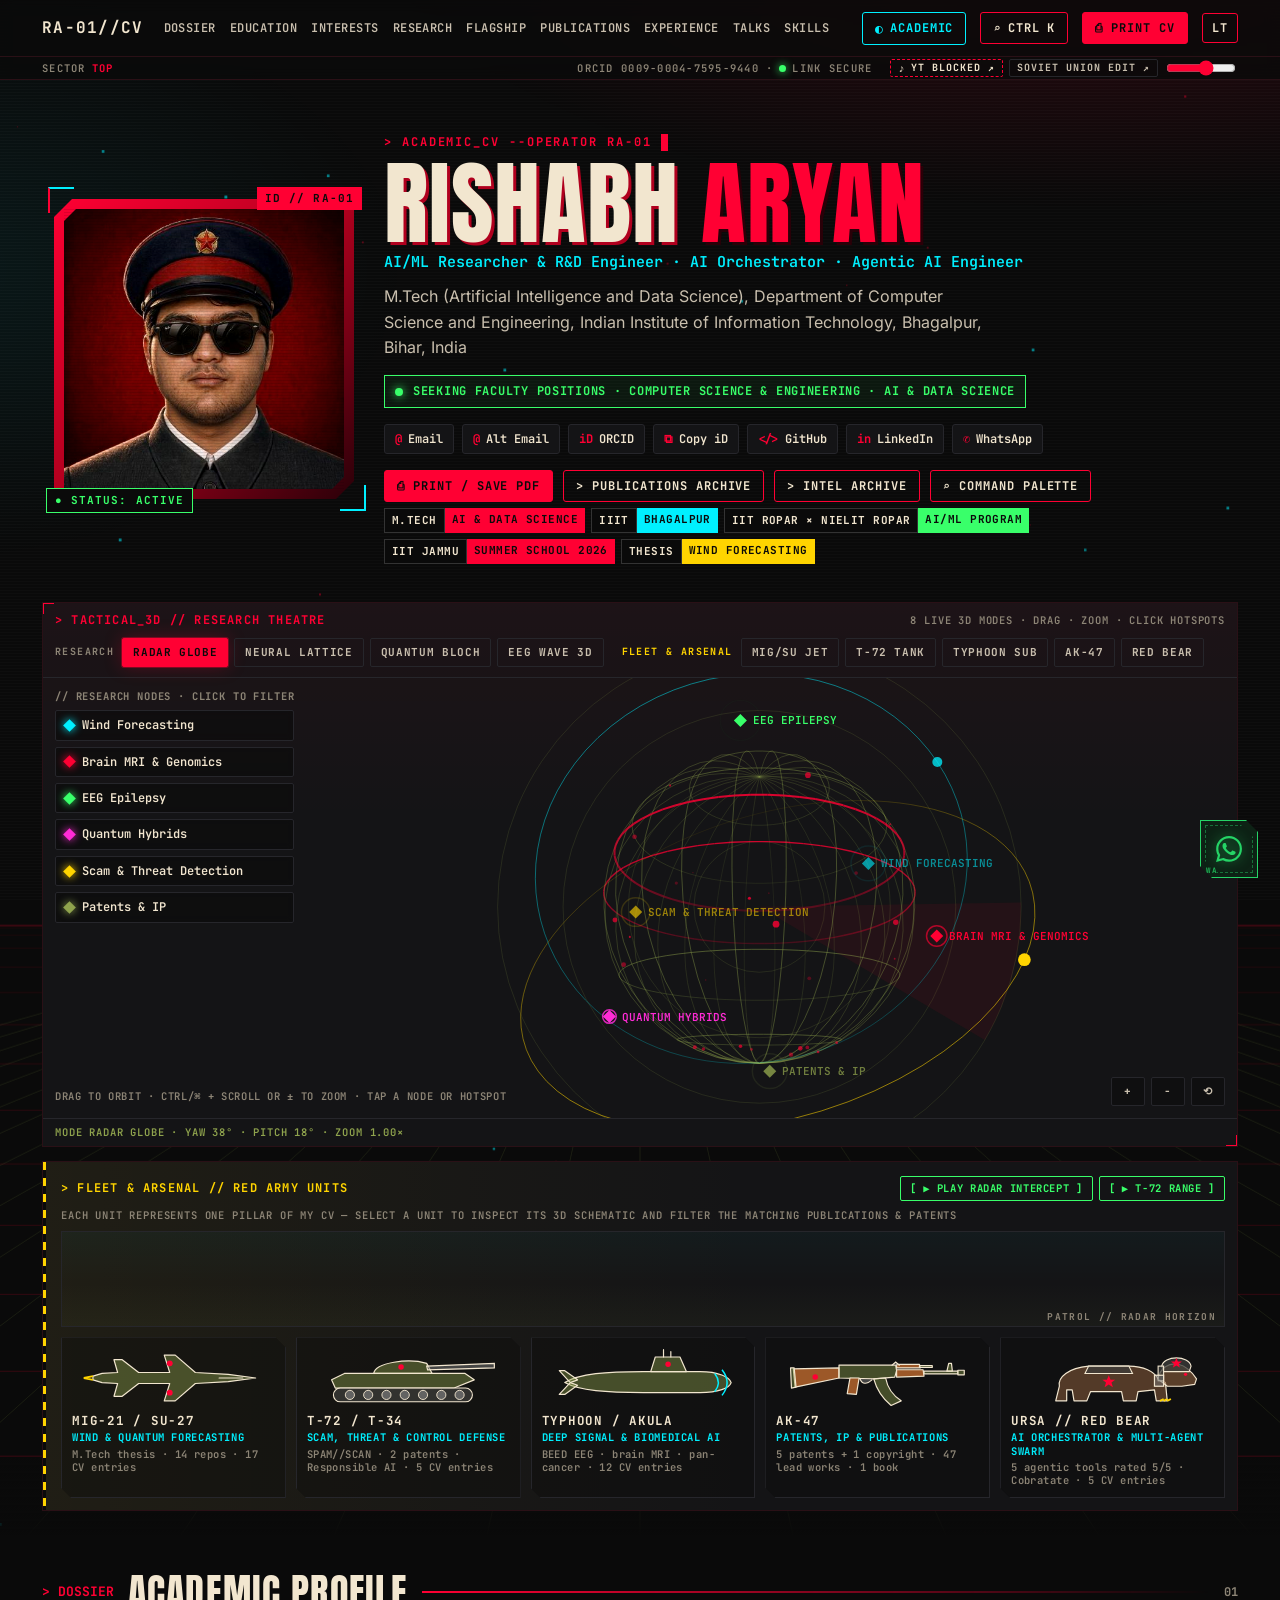
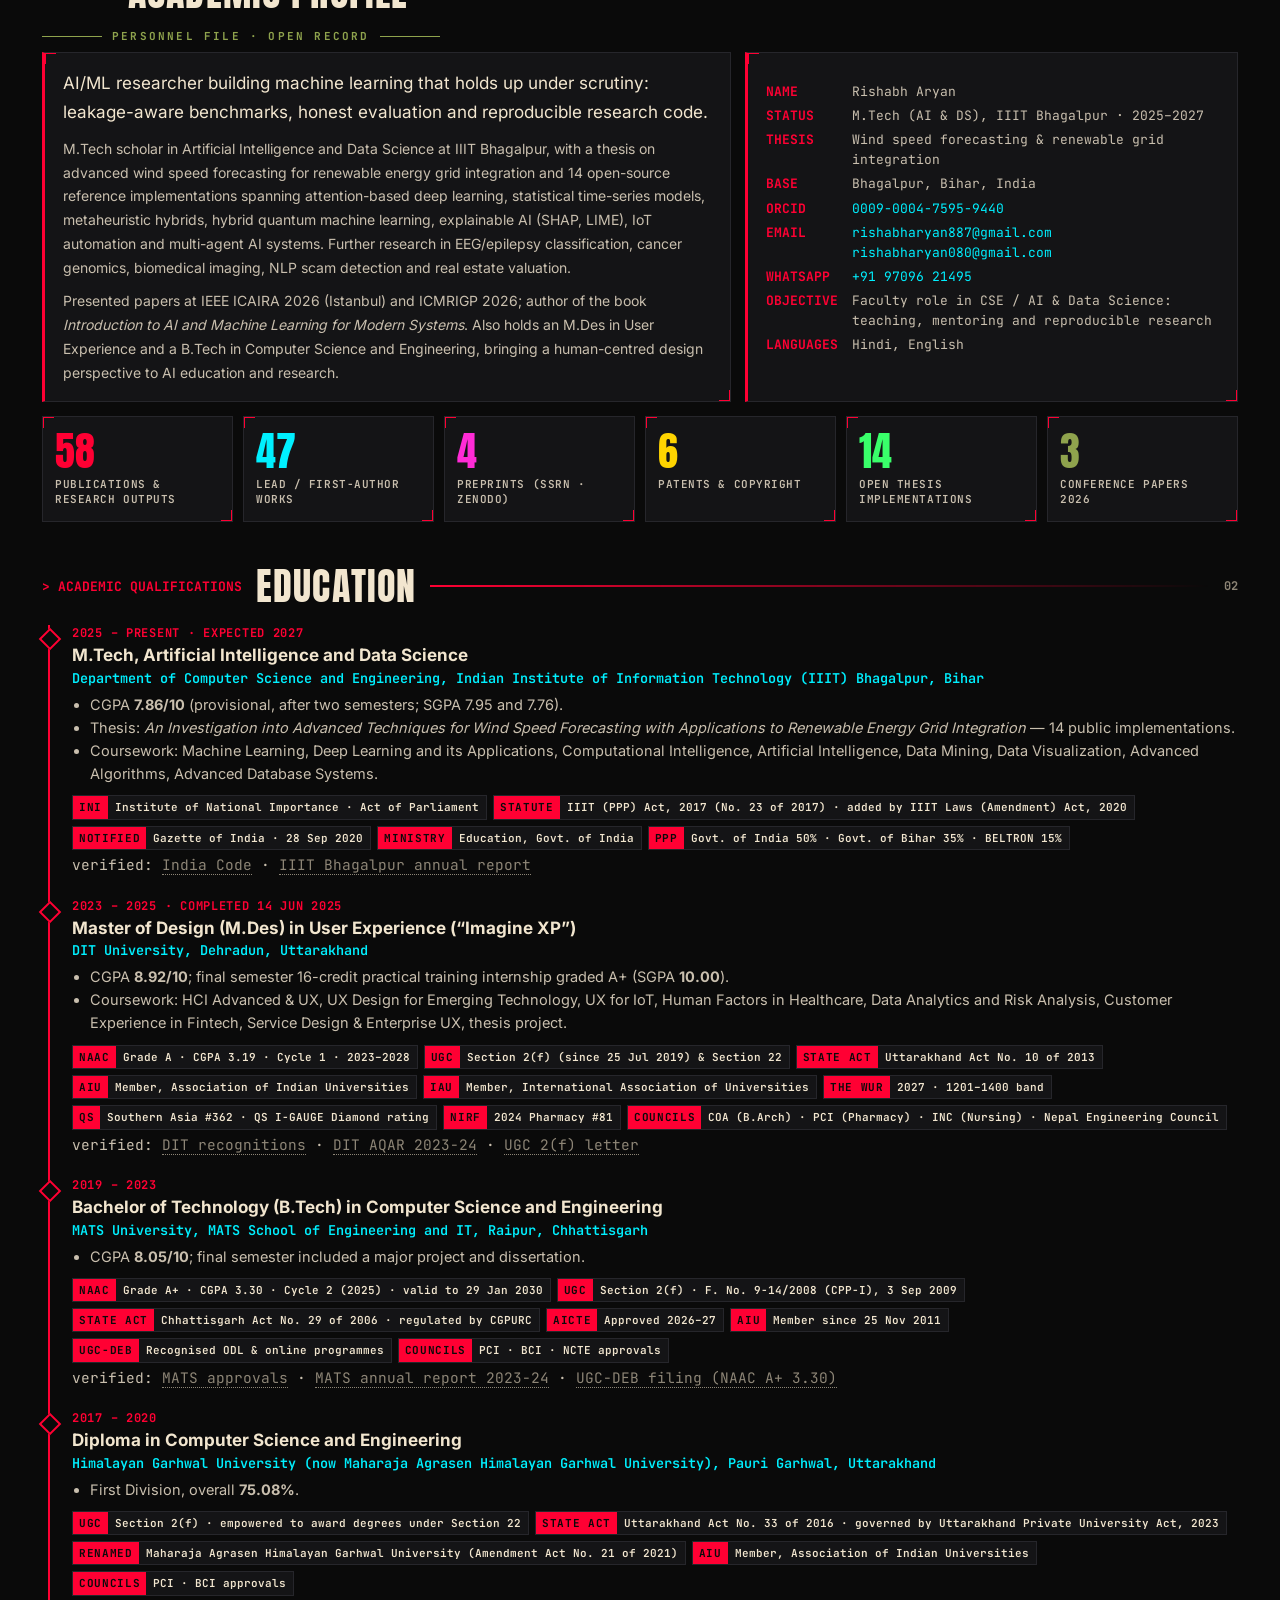
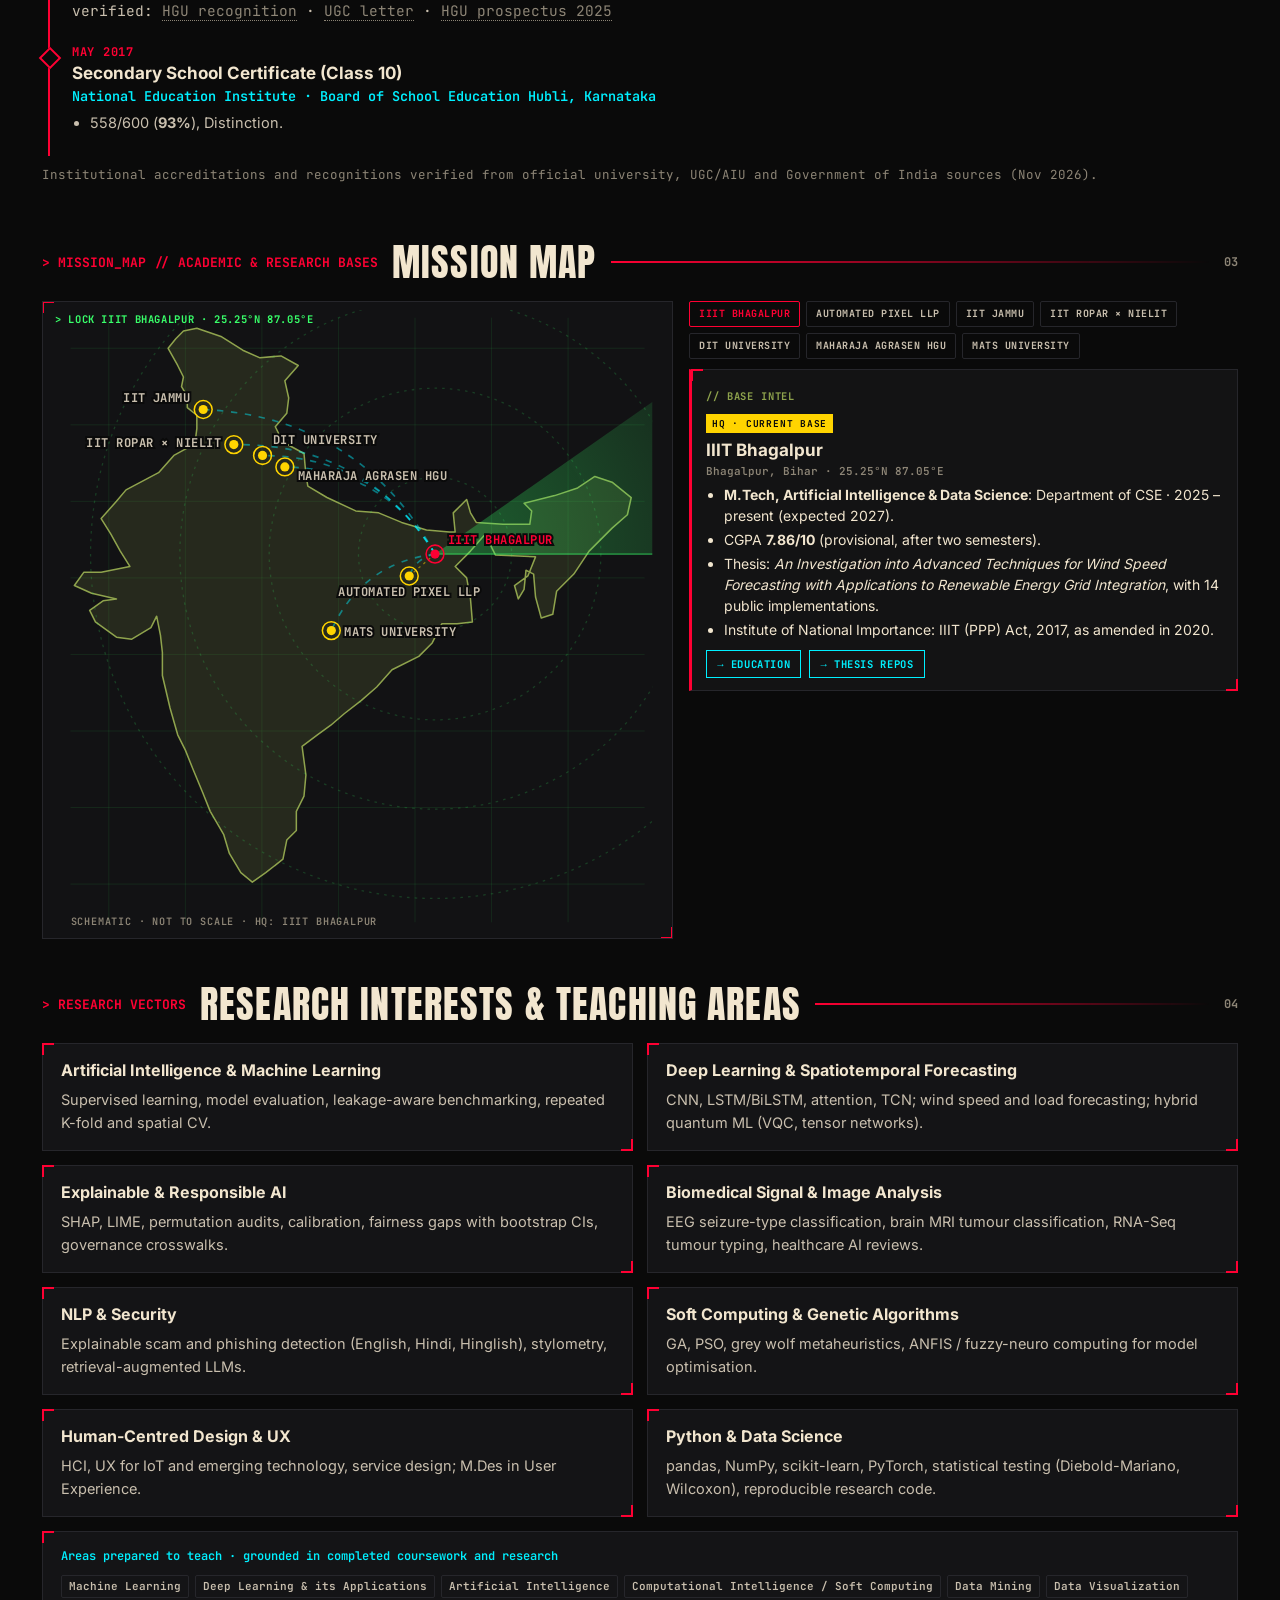
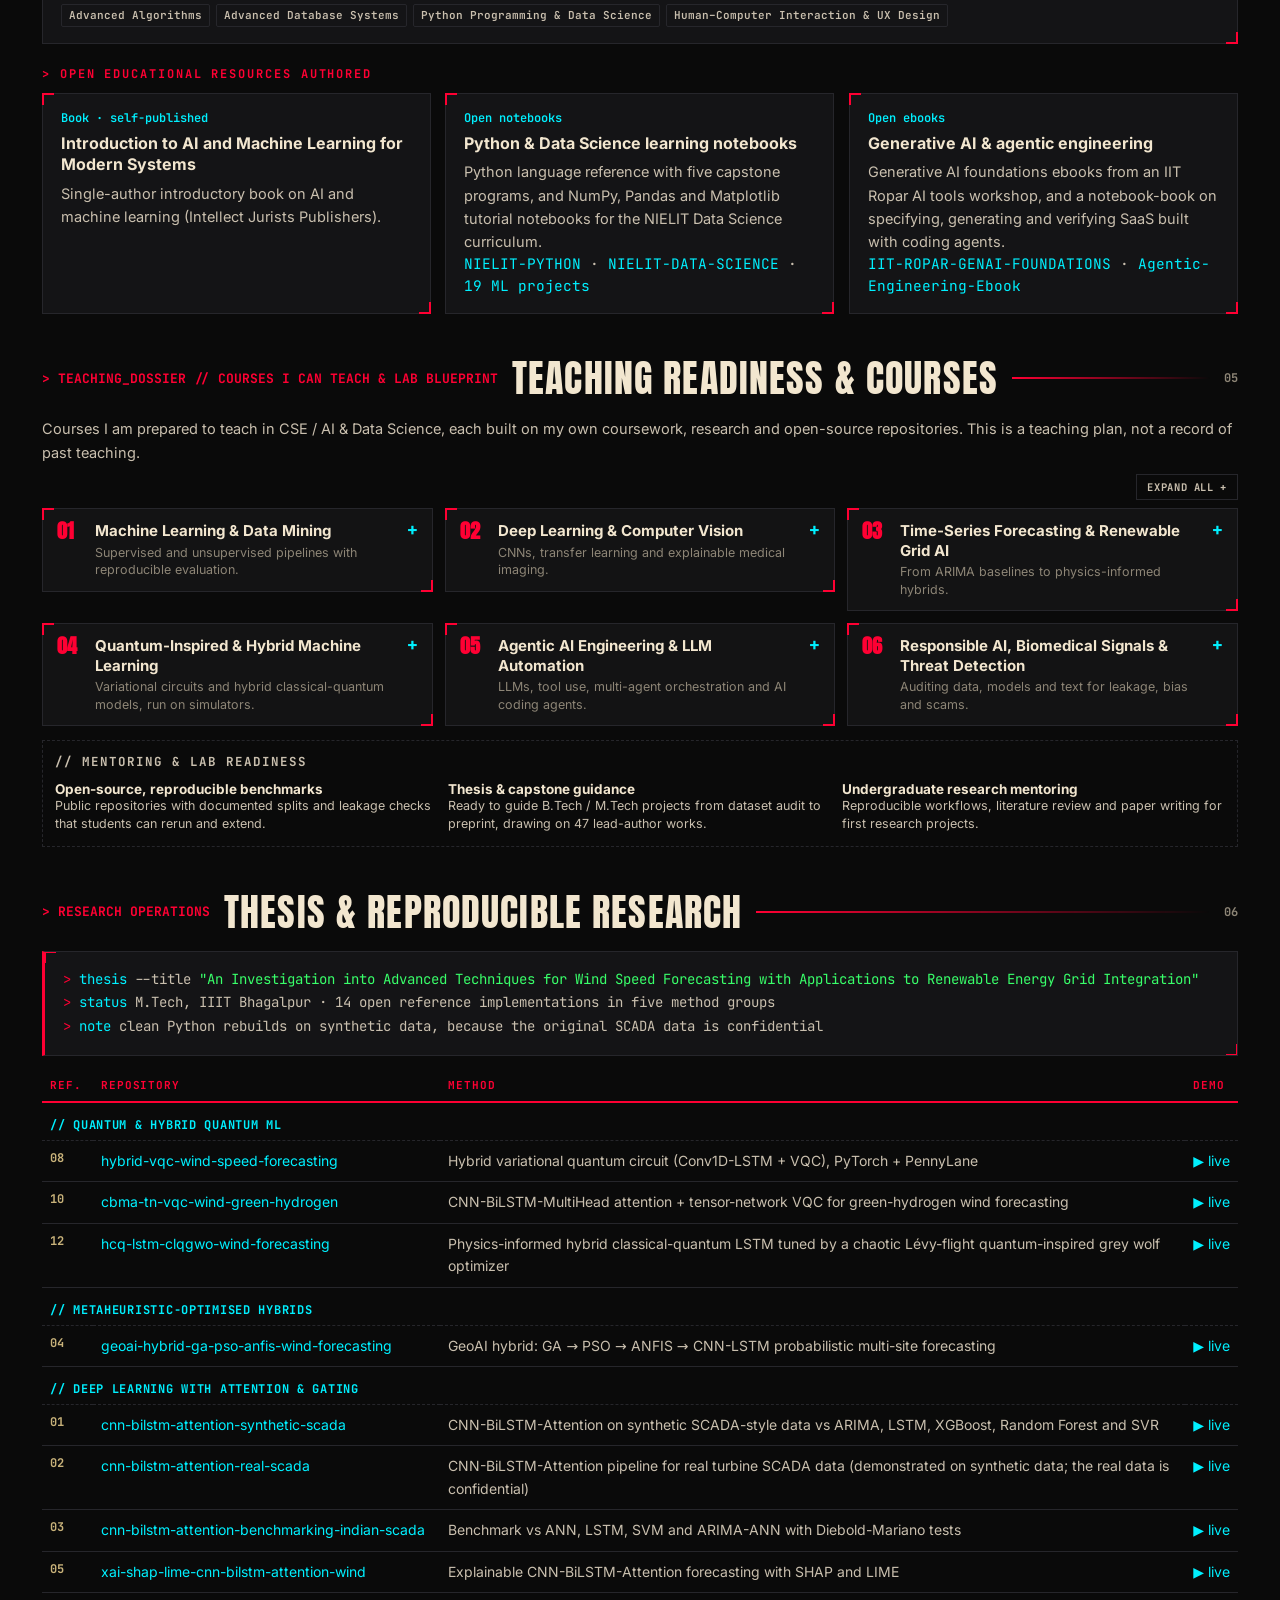
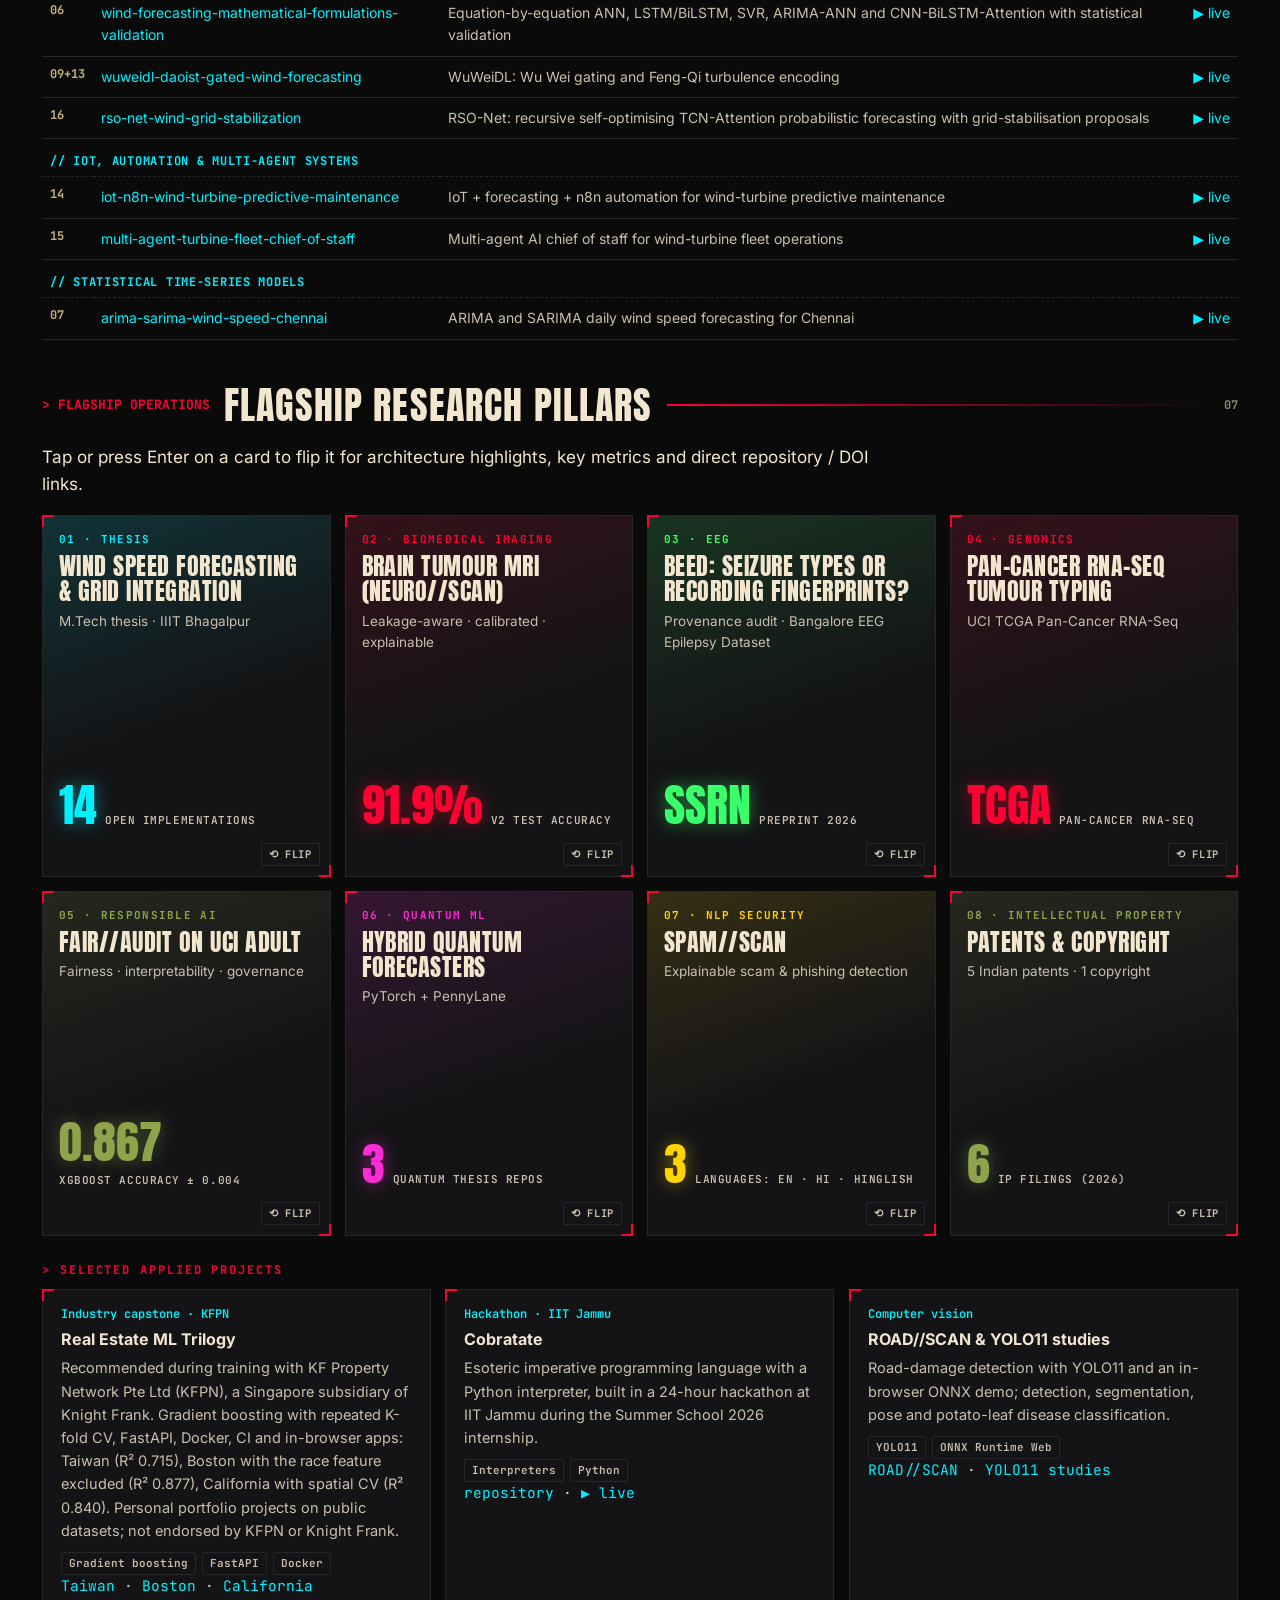
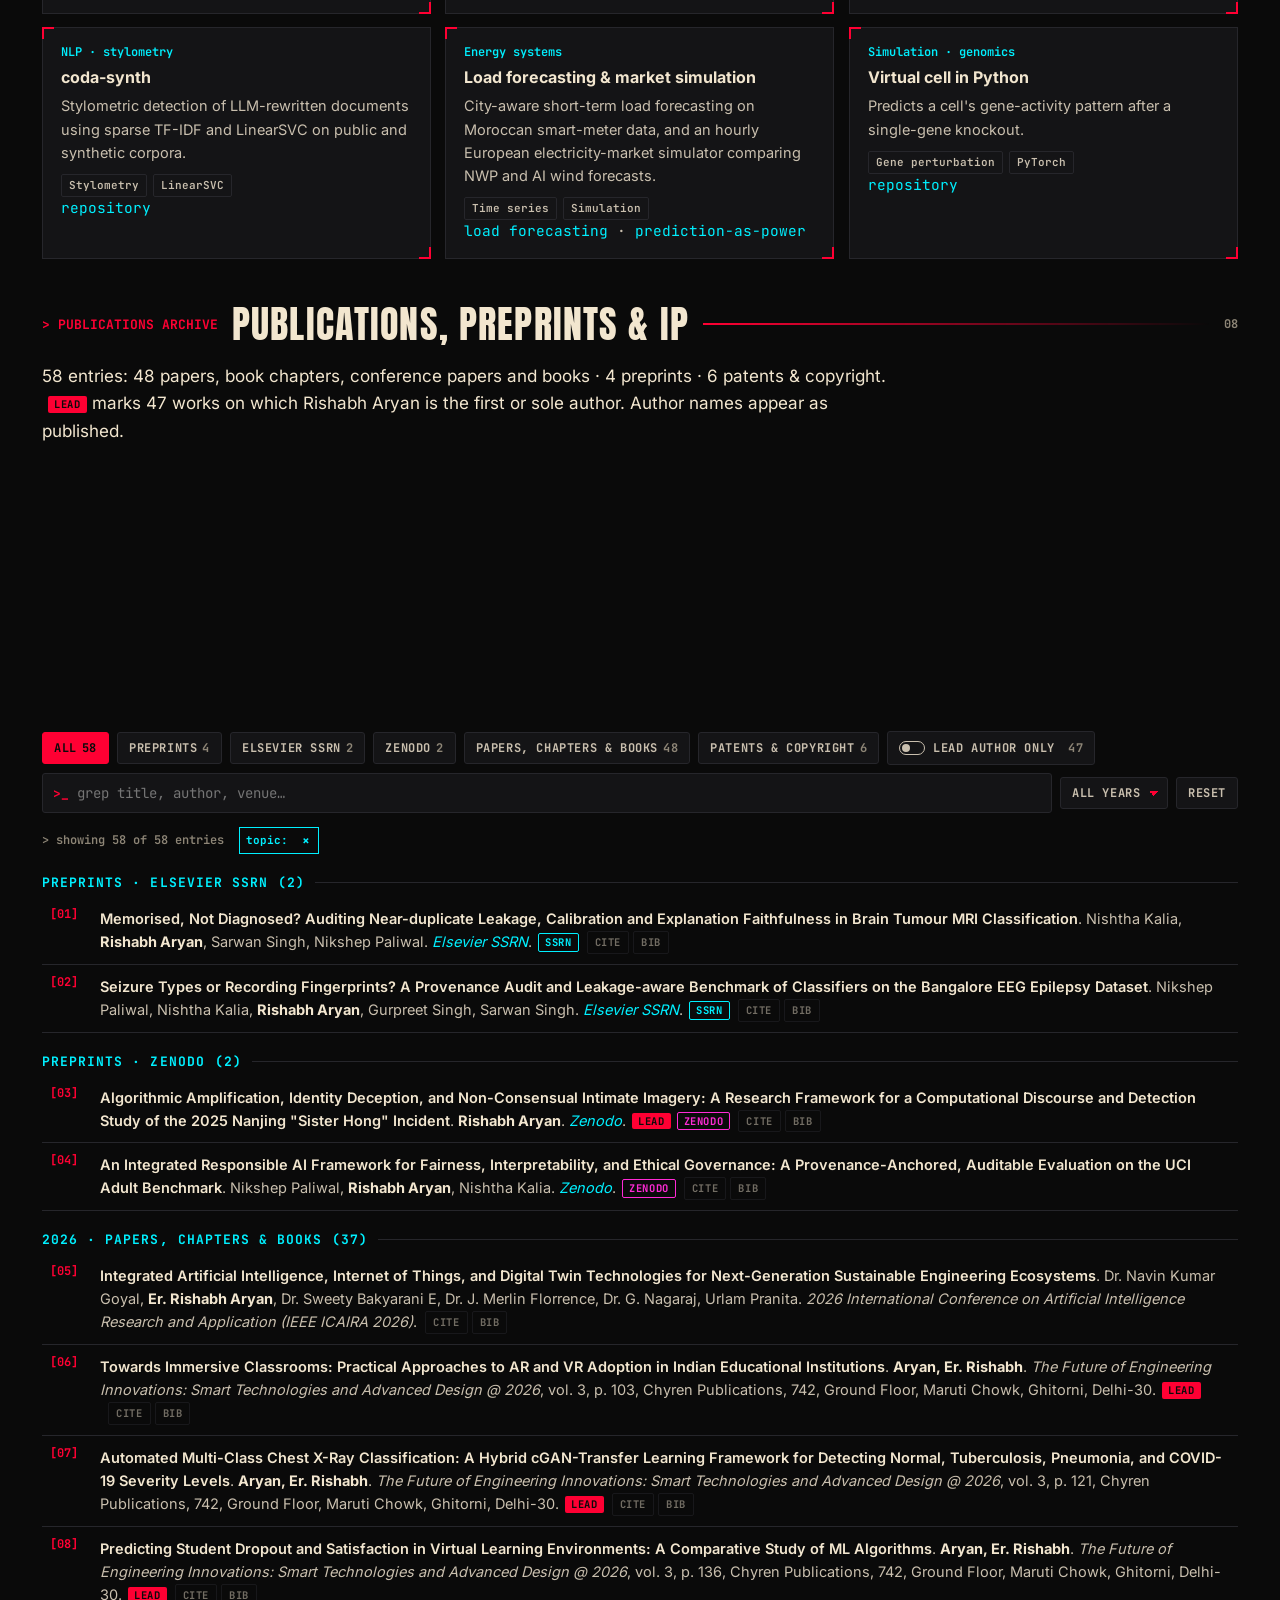
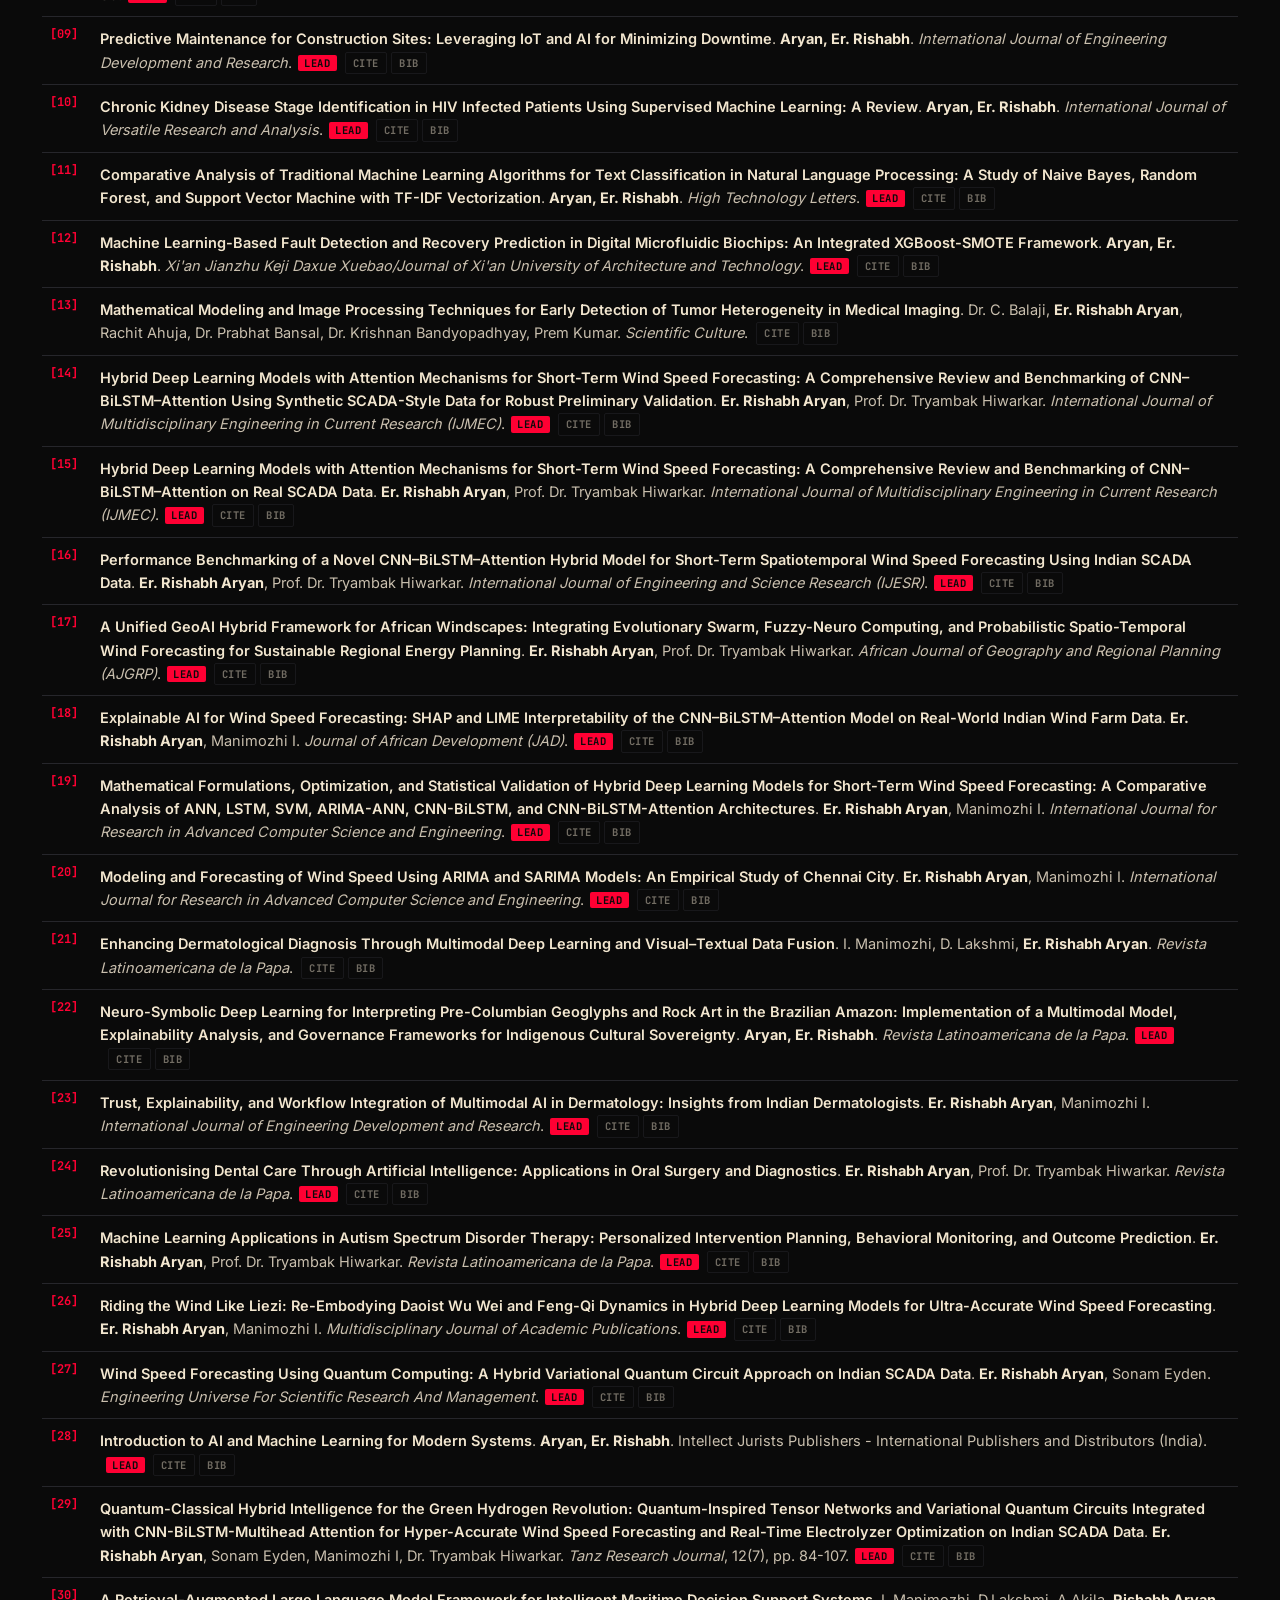
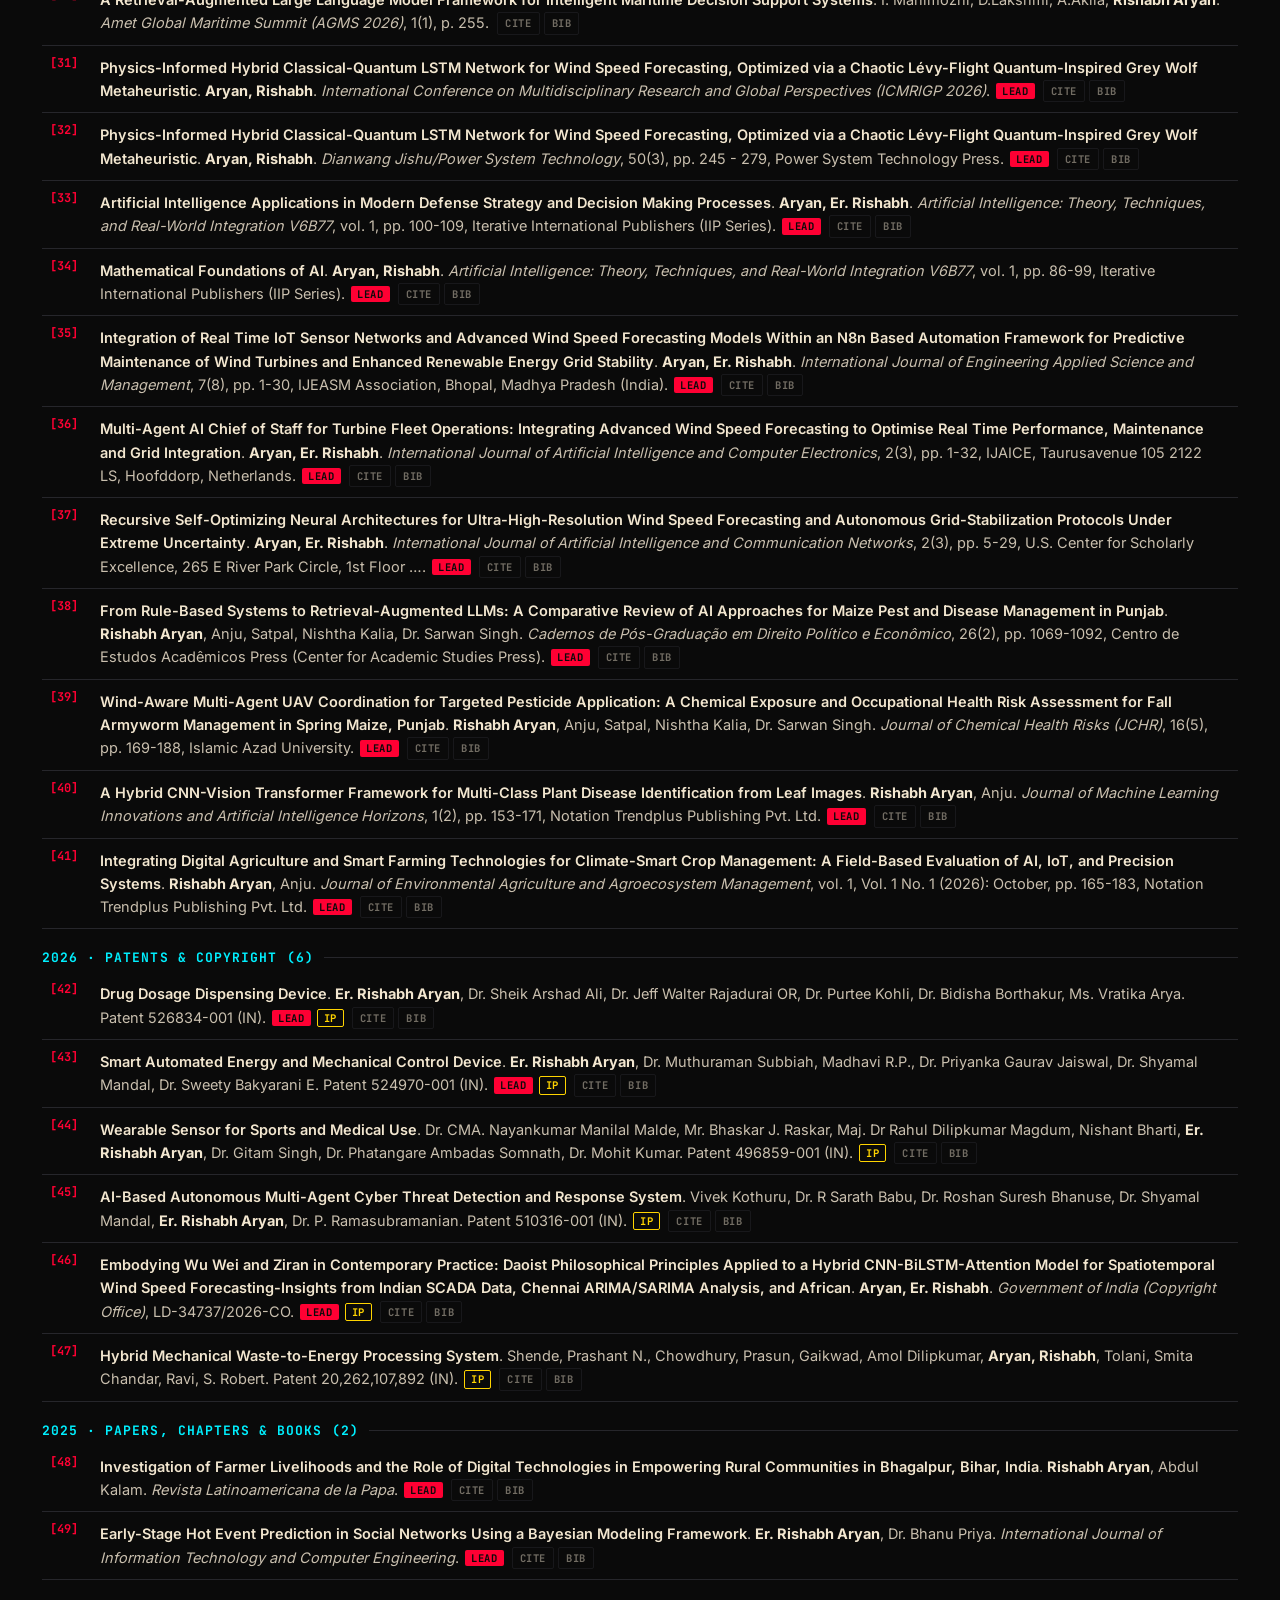
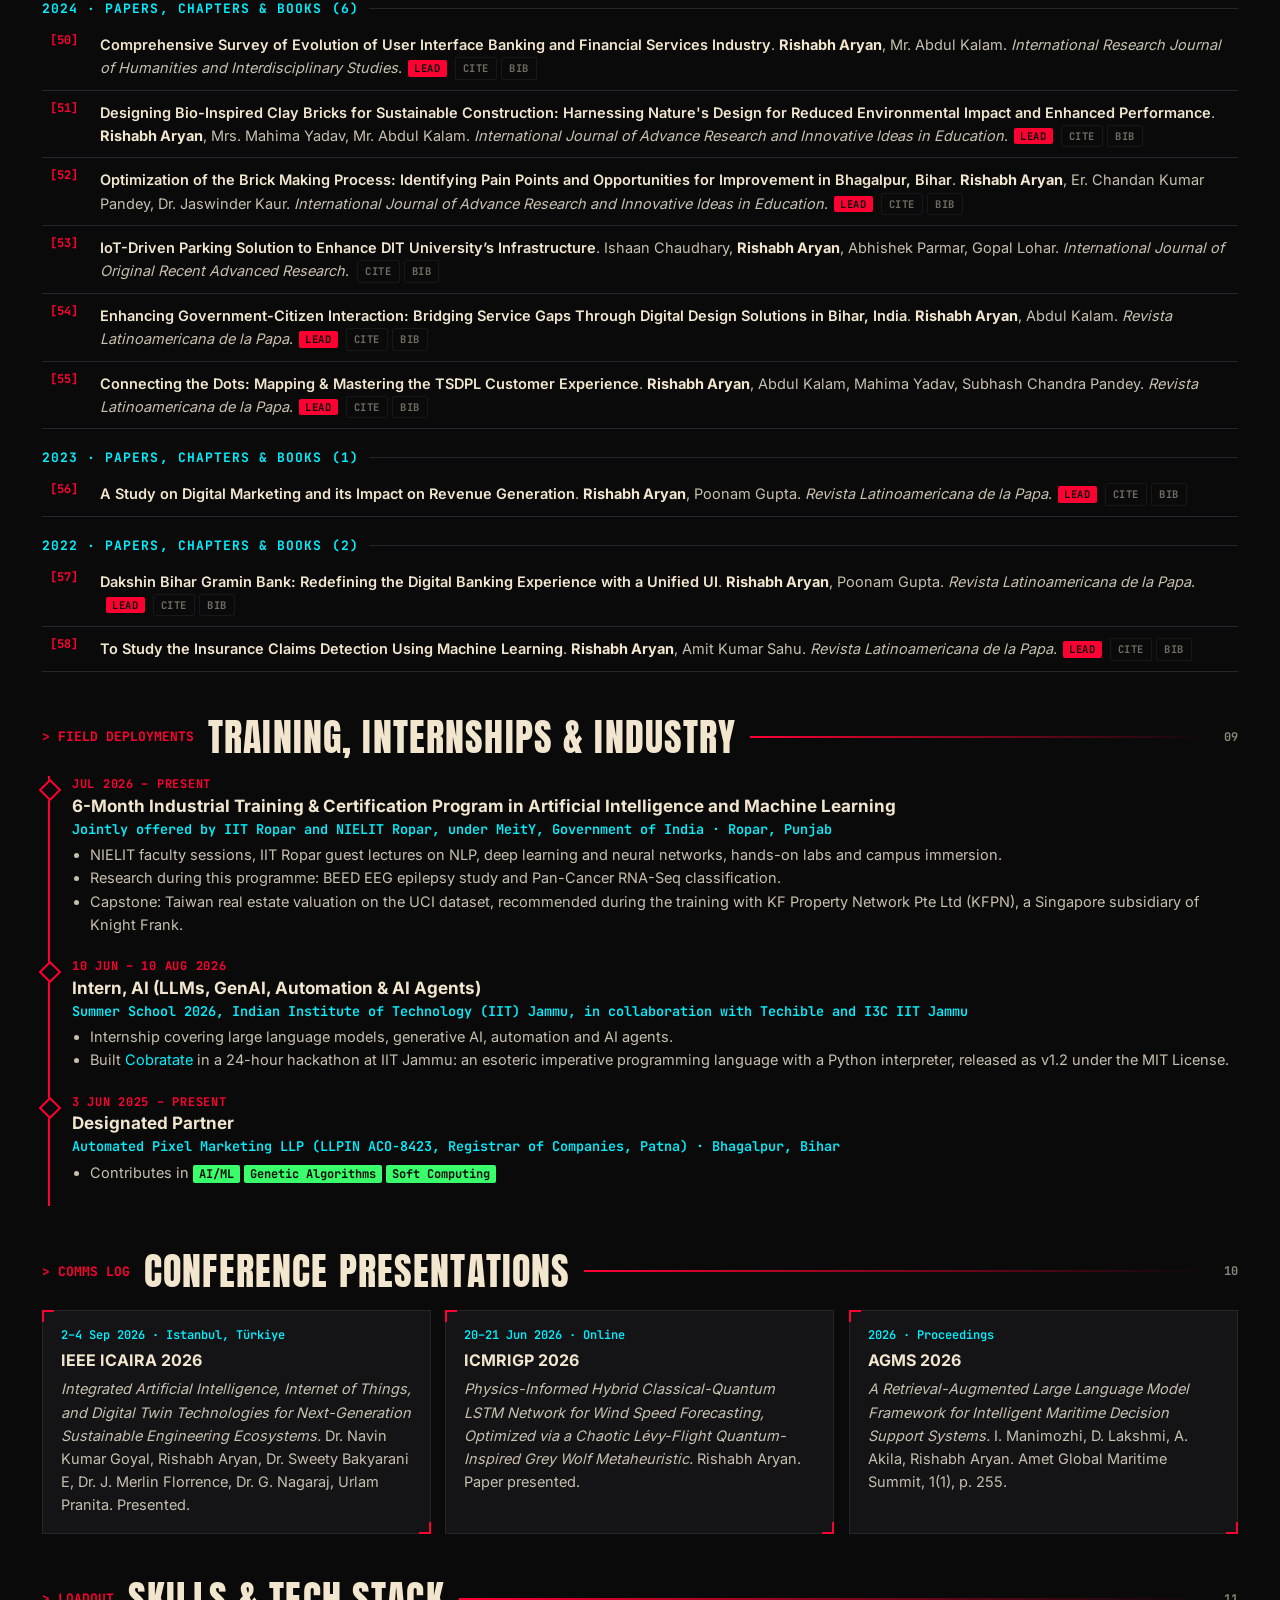
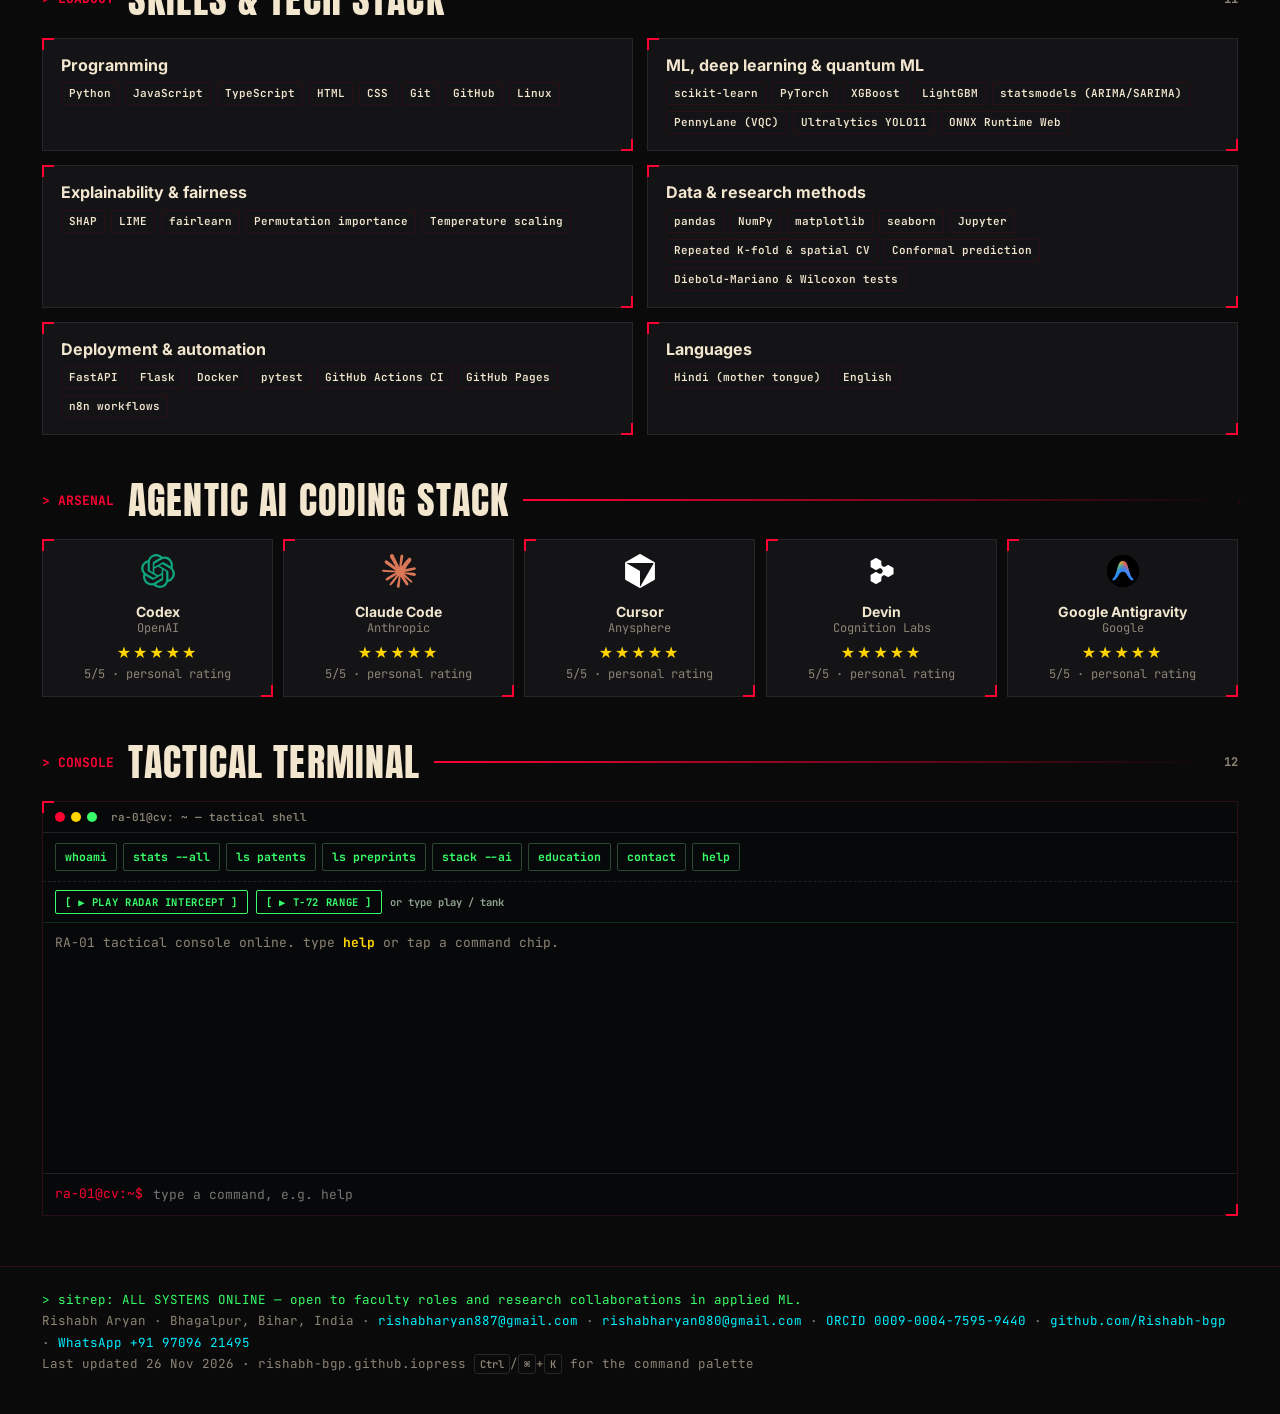
==== commit fb9311bd: "Add Scholar Profile link (Intel archive in tactical mode, Scholar Profile in academic mode)" ====
--- a/index.html
+++ b/index.html
@@ -61,6 +61,7 @@
     <div class="cta">
       <button class="btn solid" data-print-cv>⎙ Print / Save PDF</button>
       <a class="btn" href="#publications">&gt; Publications archive</a>
+      <a class="btn" href="https://rishabh-bgp.github.io/scholar-profile/" target="_blank" rel="noopener"><span class="tac-only">&gt; Intel archive</span><span class="ac-only">Scholar Profile</span></a>
       <button class="btn" data-palette>⌕ Command palette</button>
     </div>
     <div class="badges">
